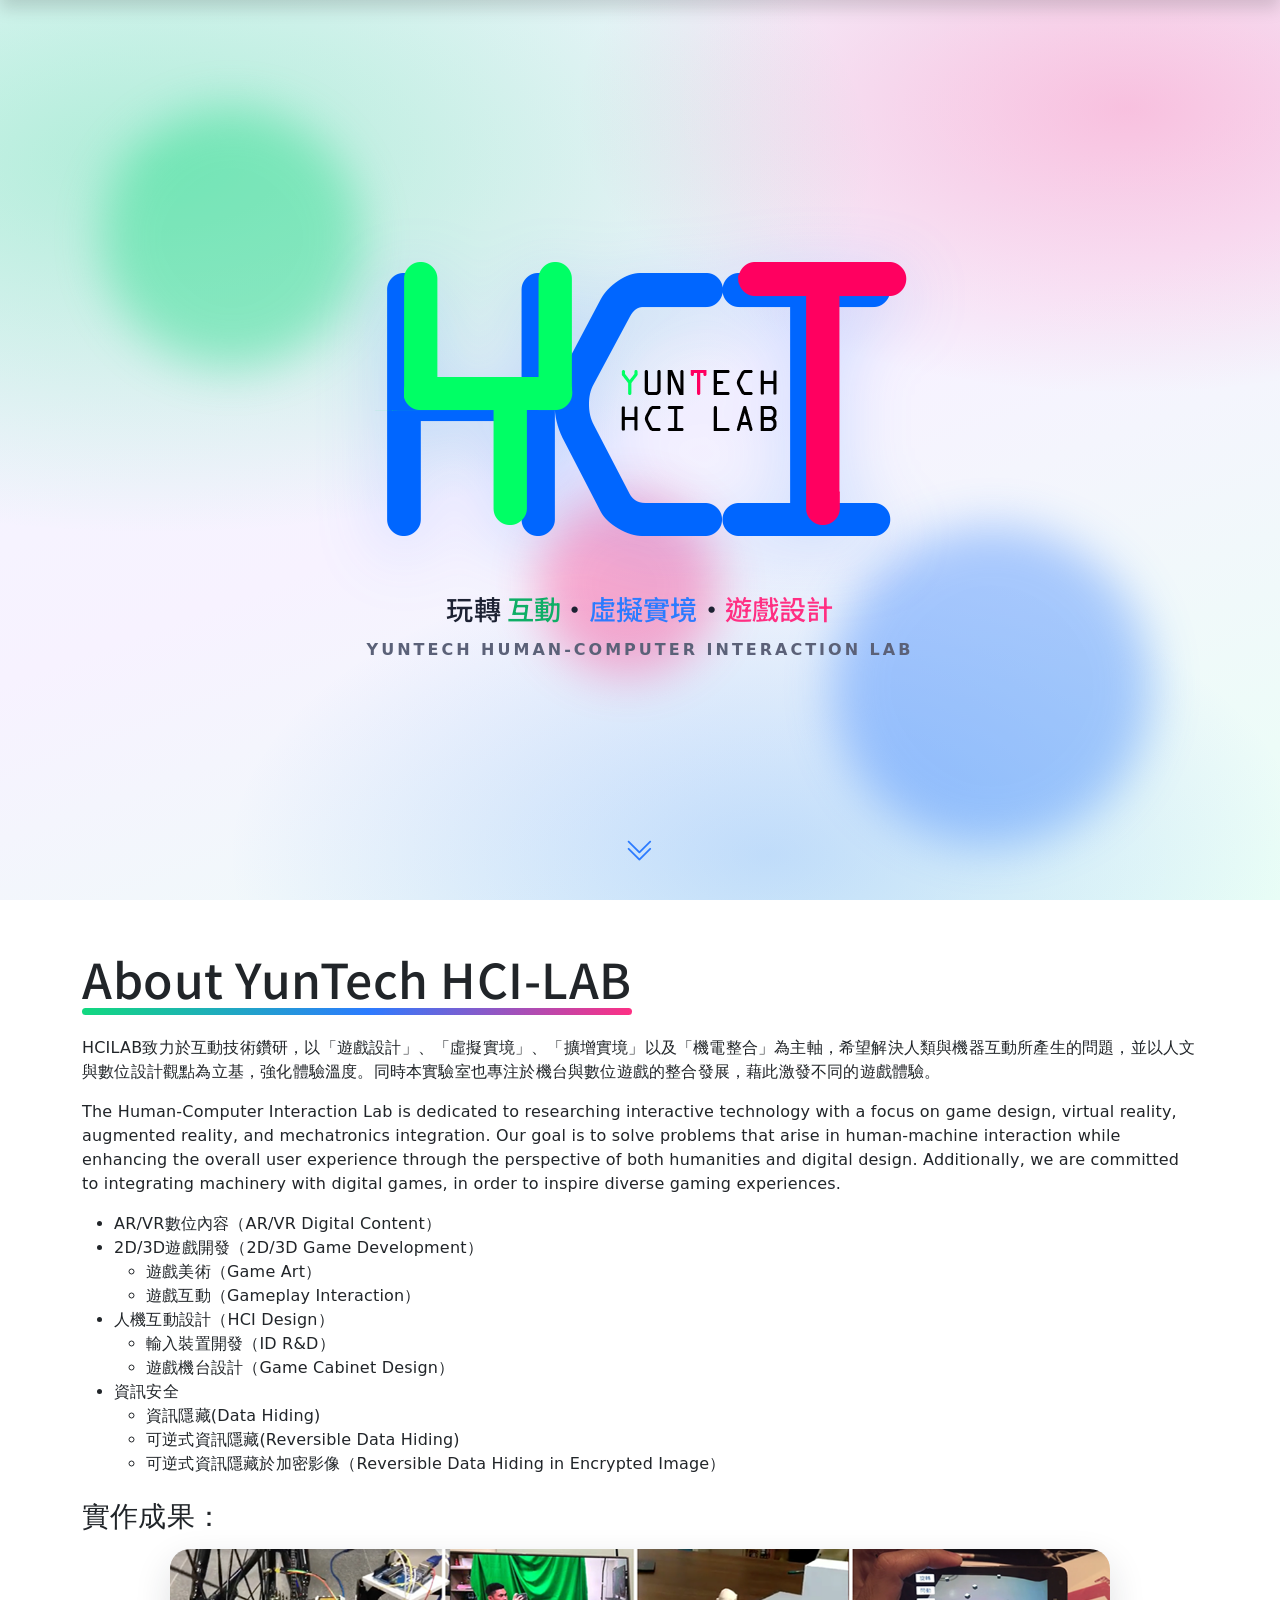
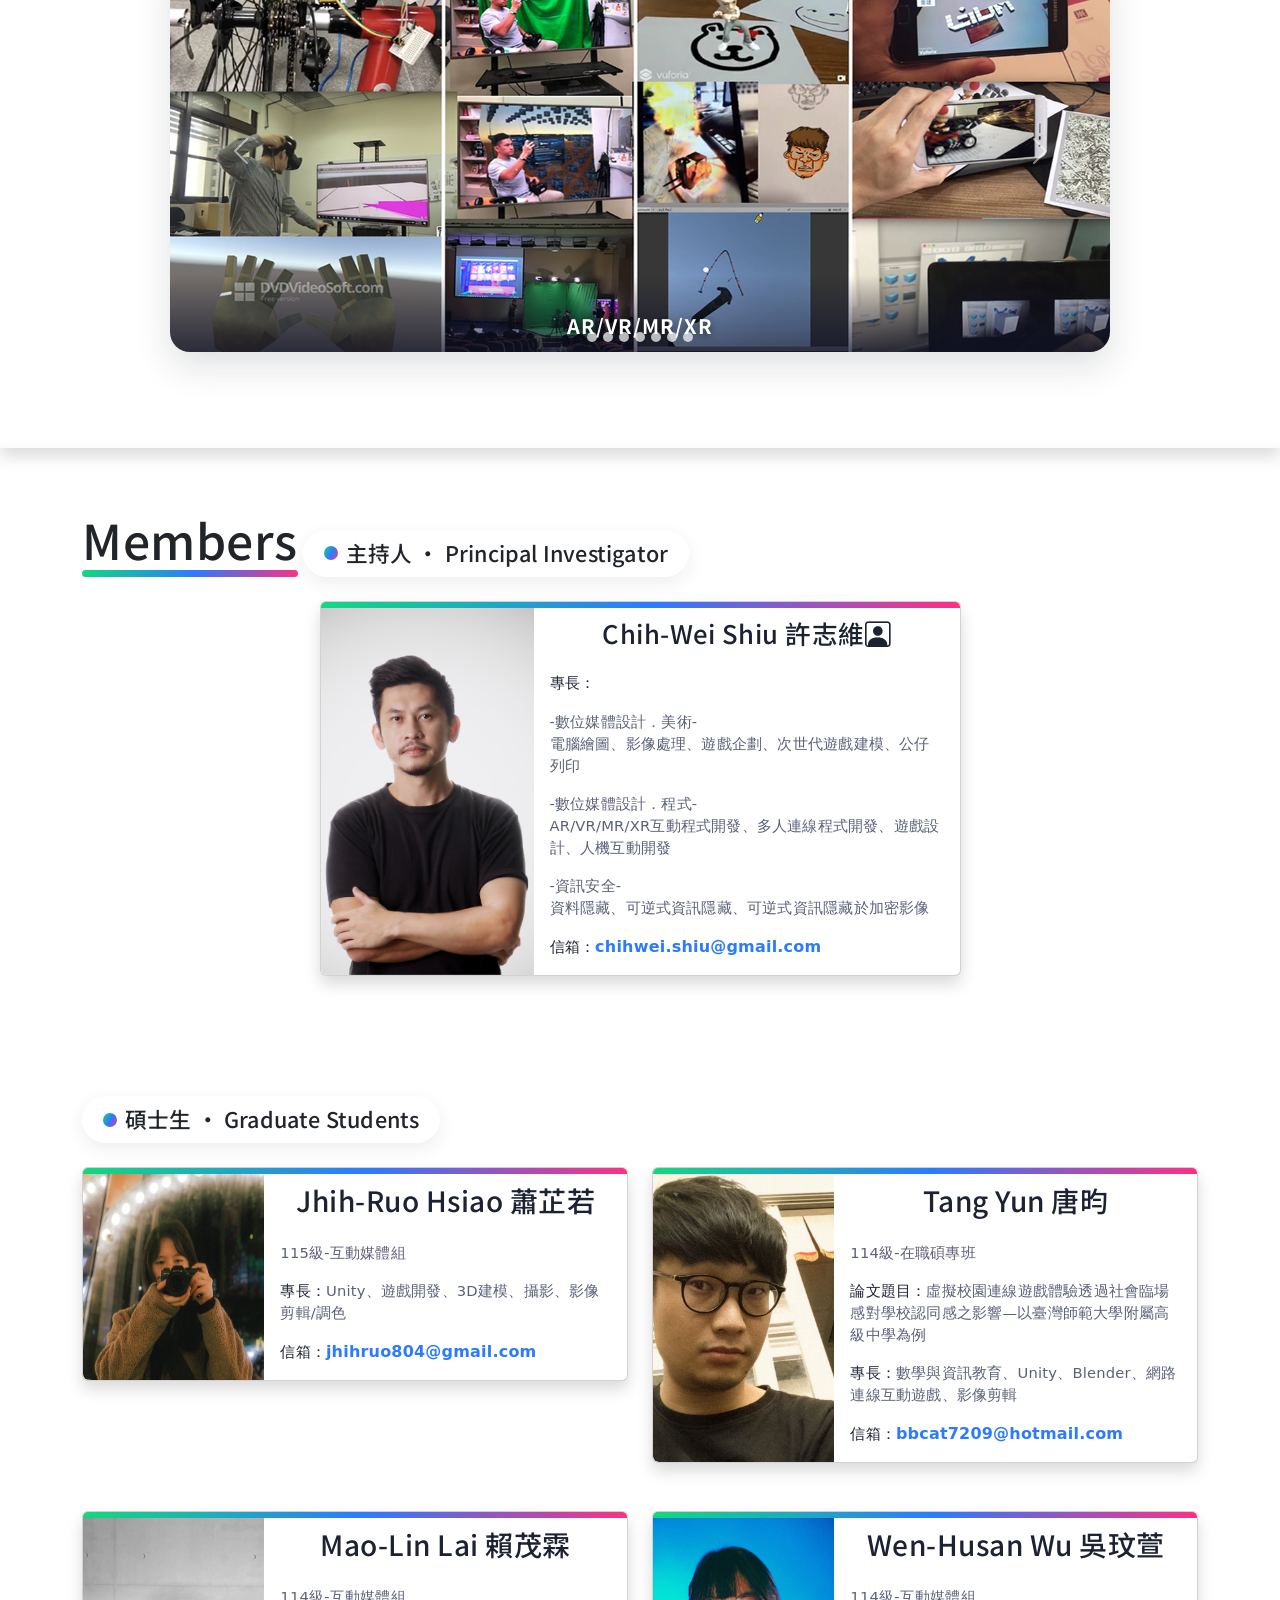
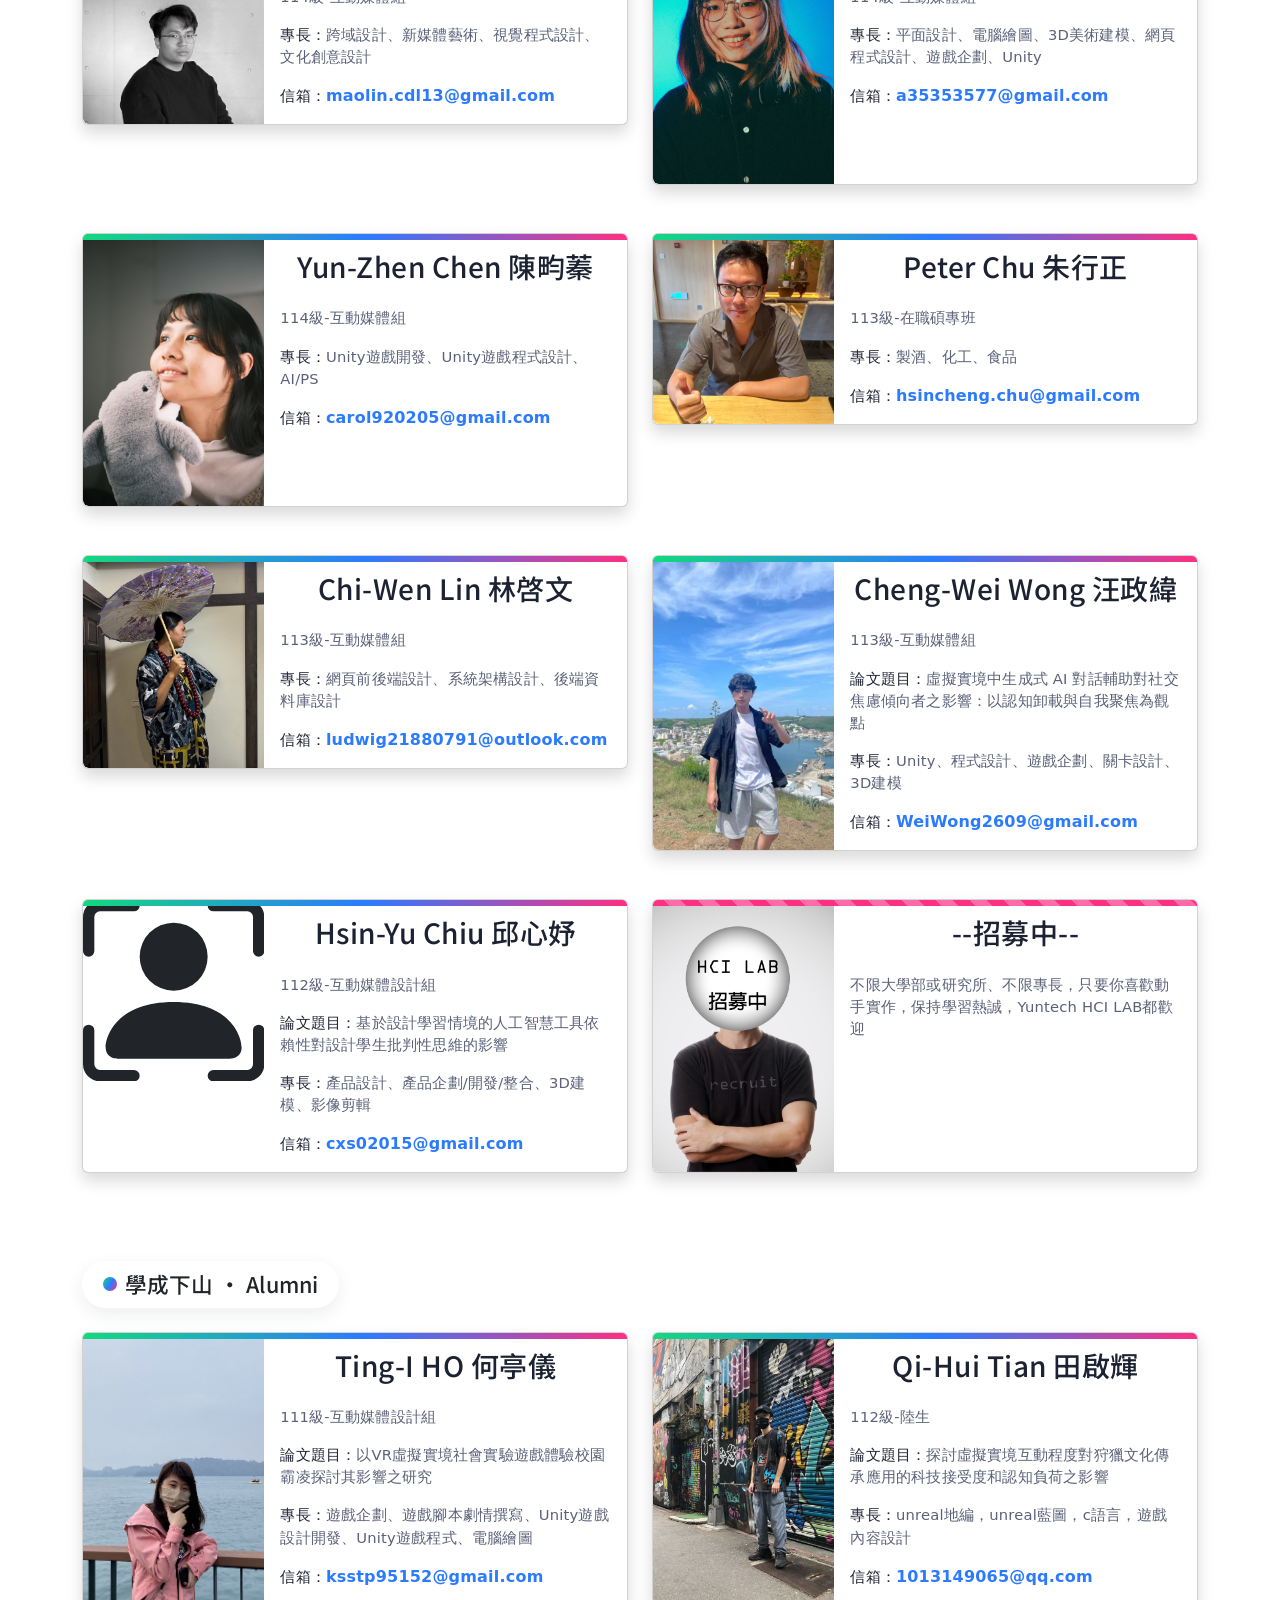
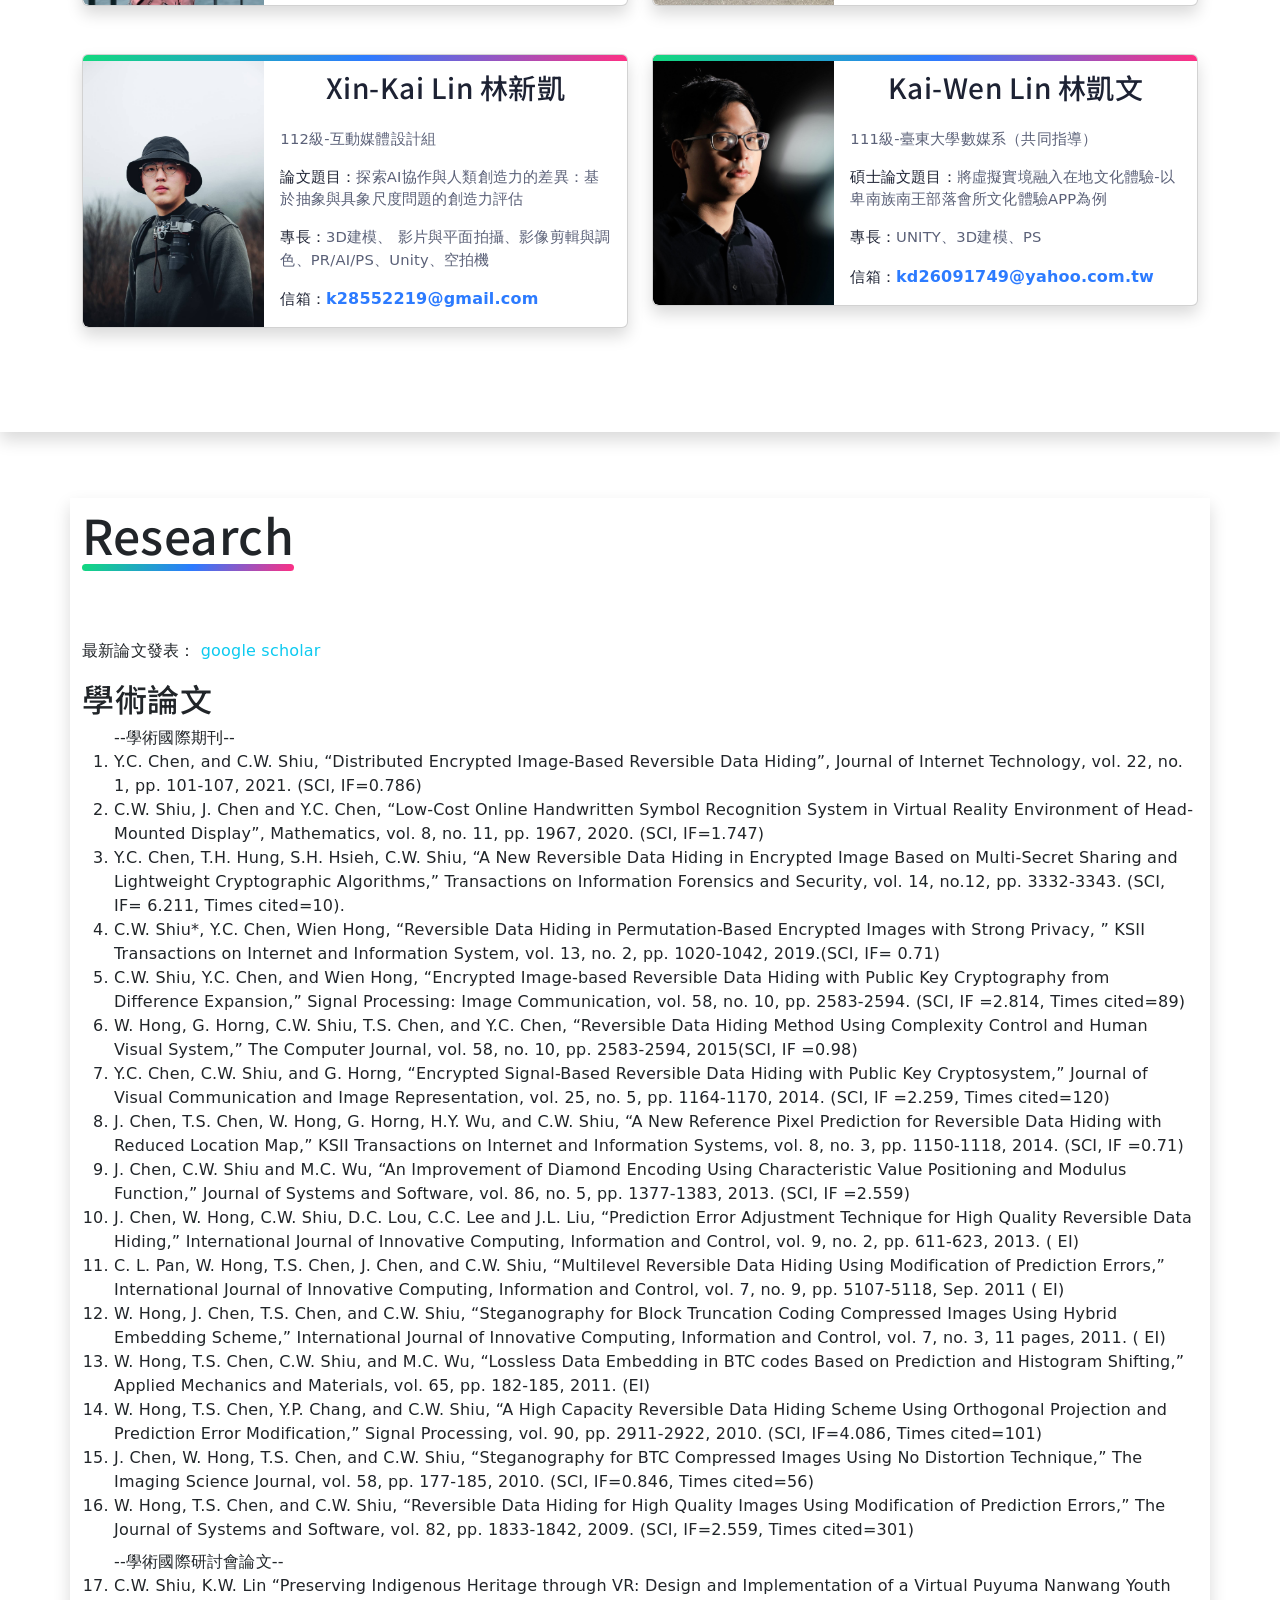
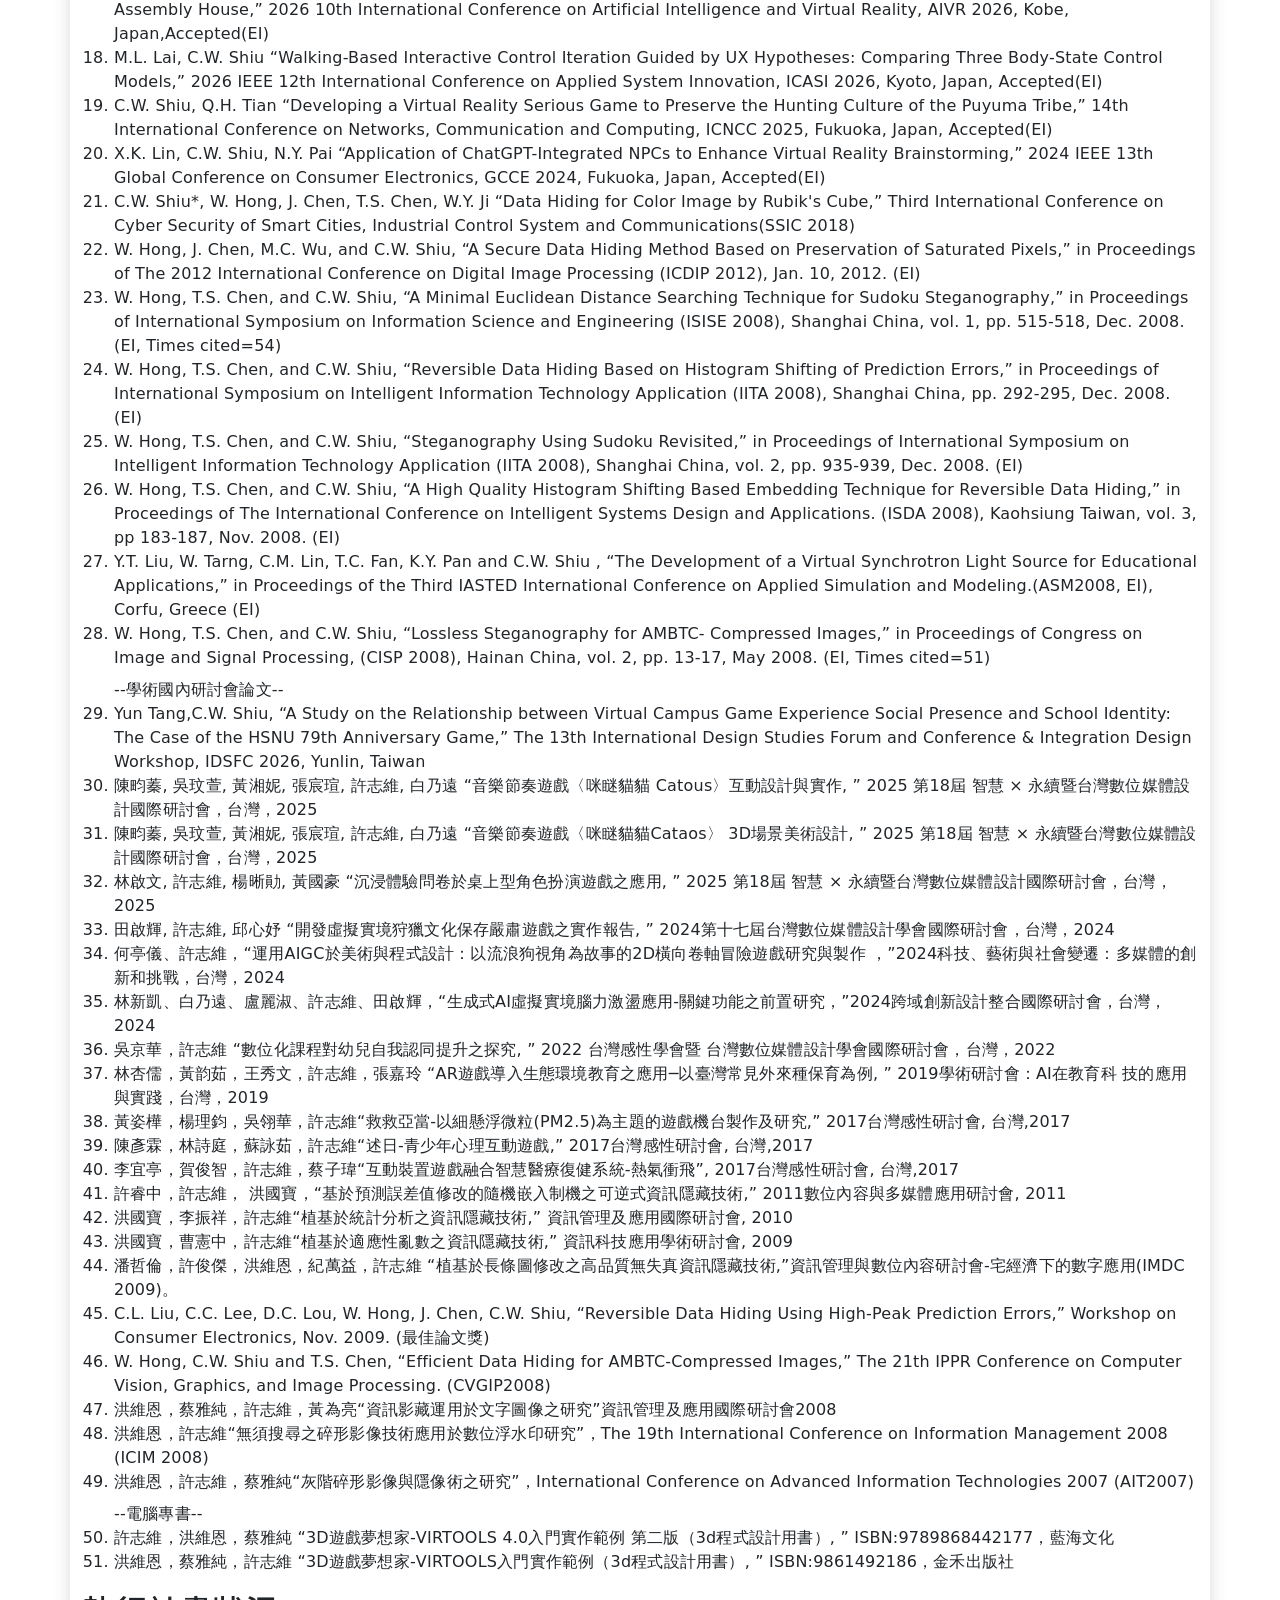
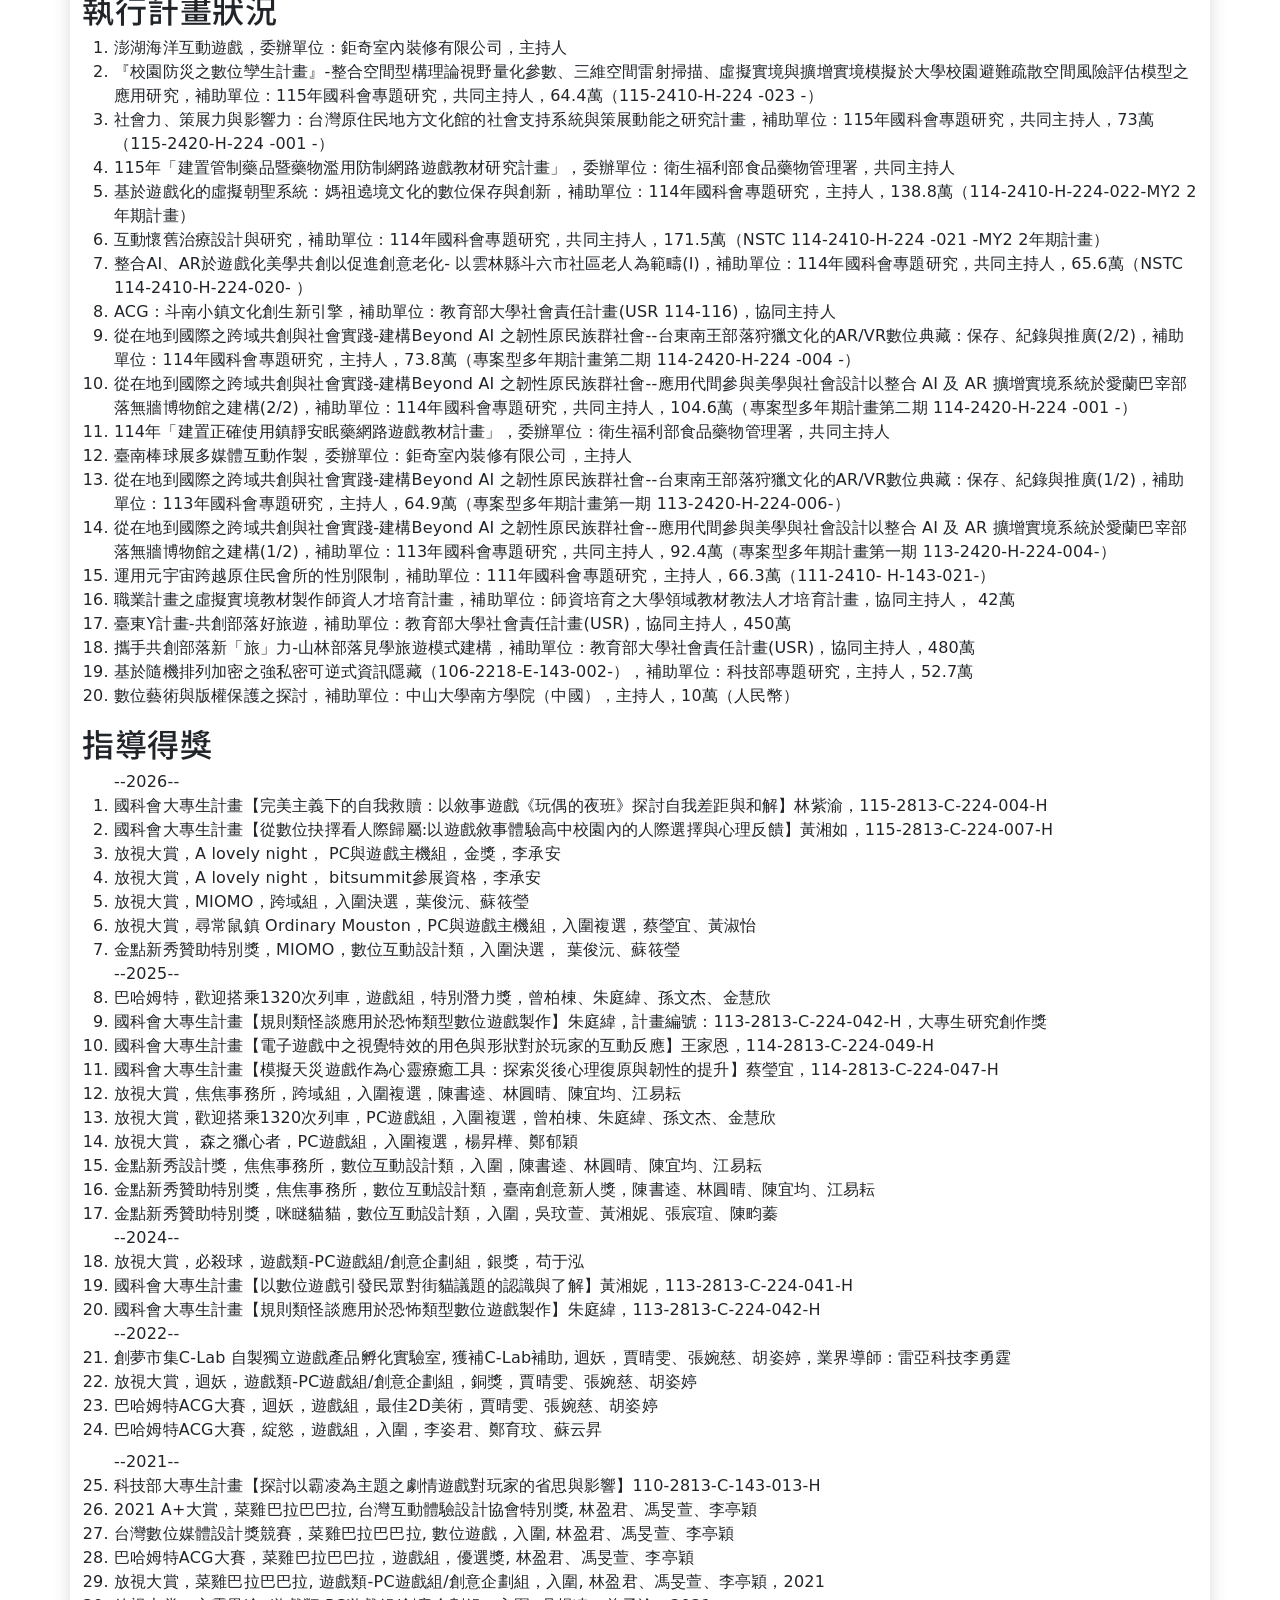
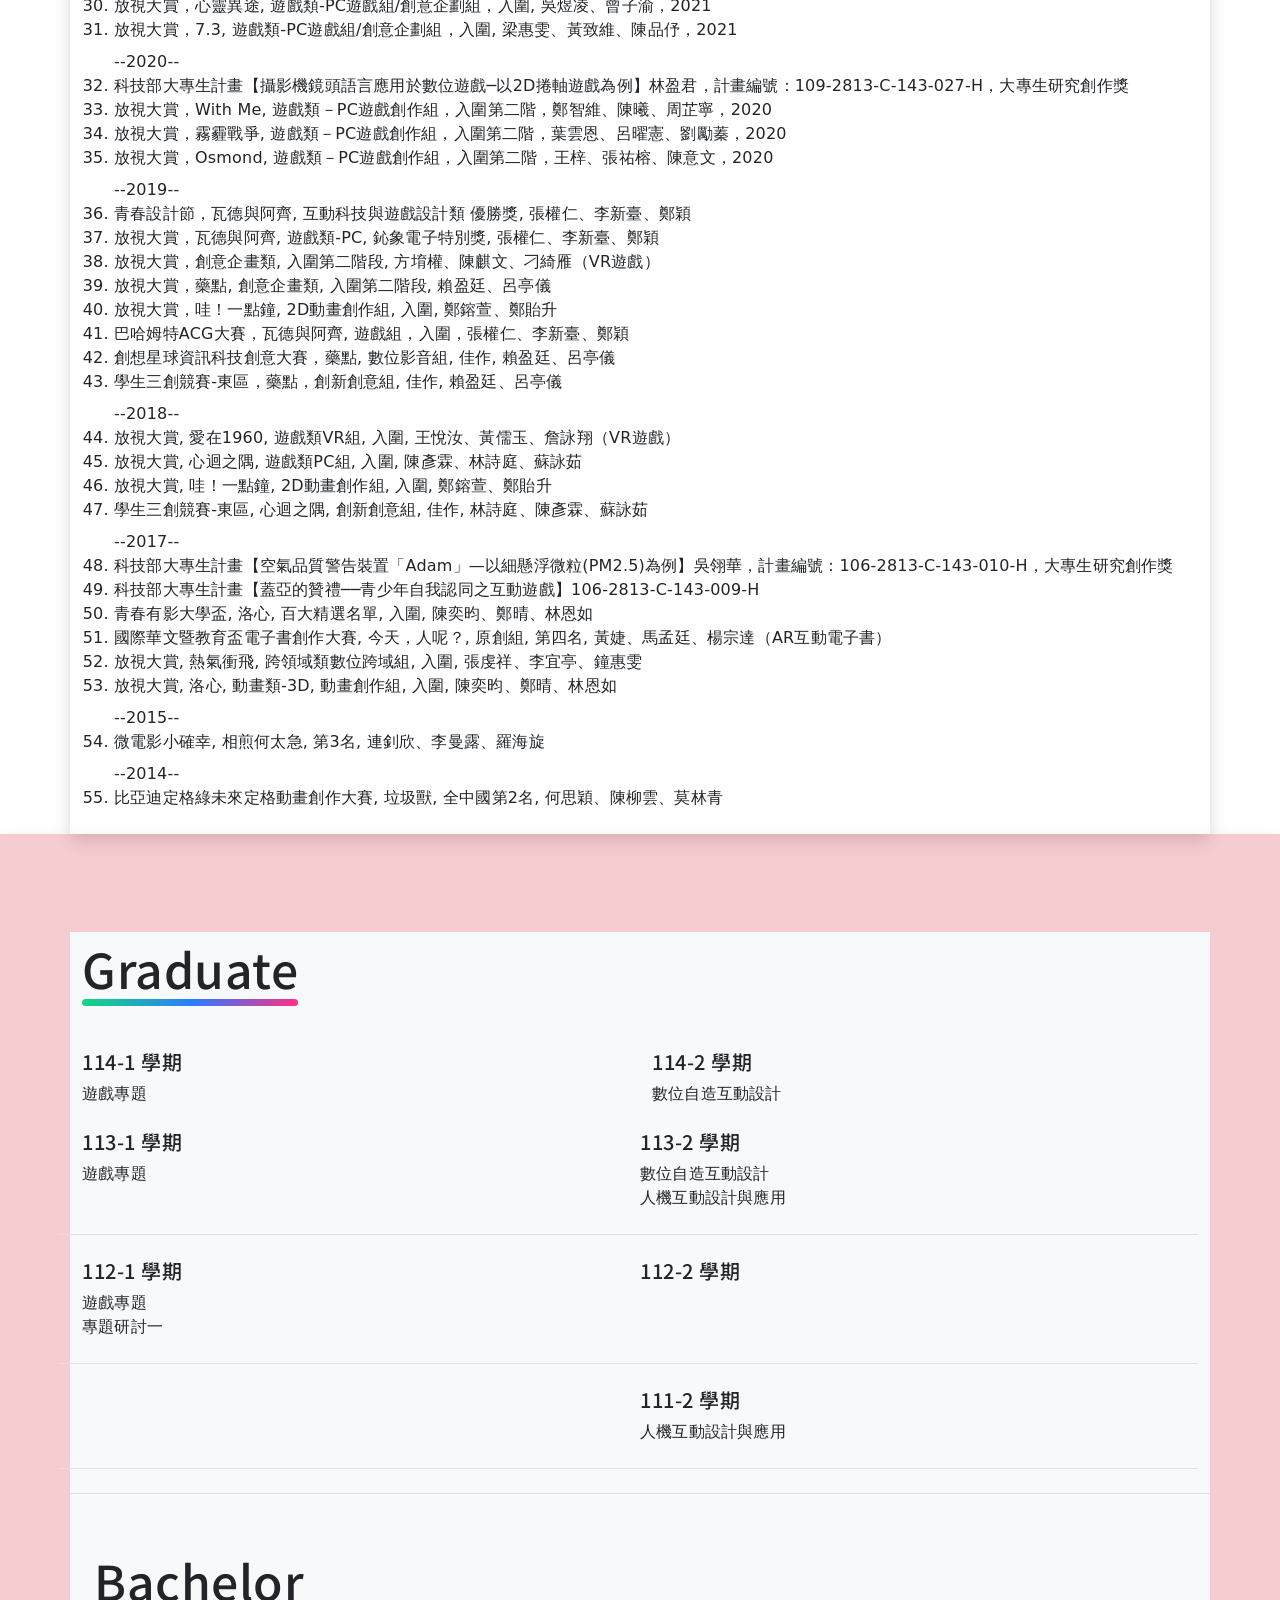
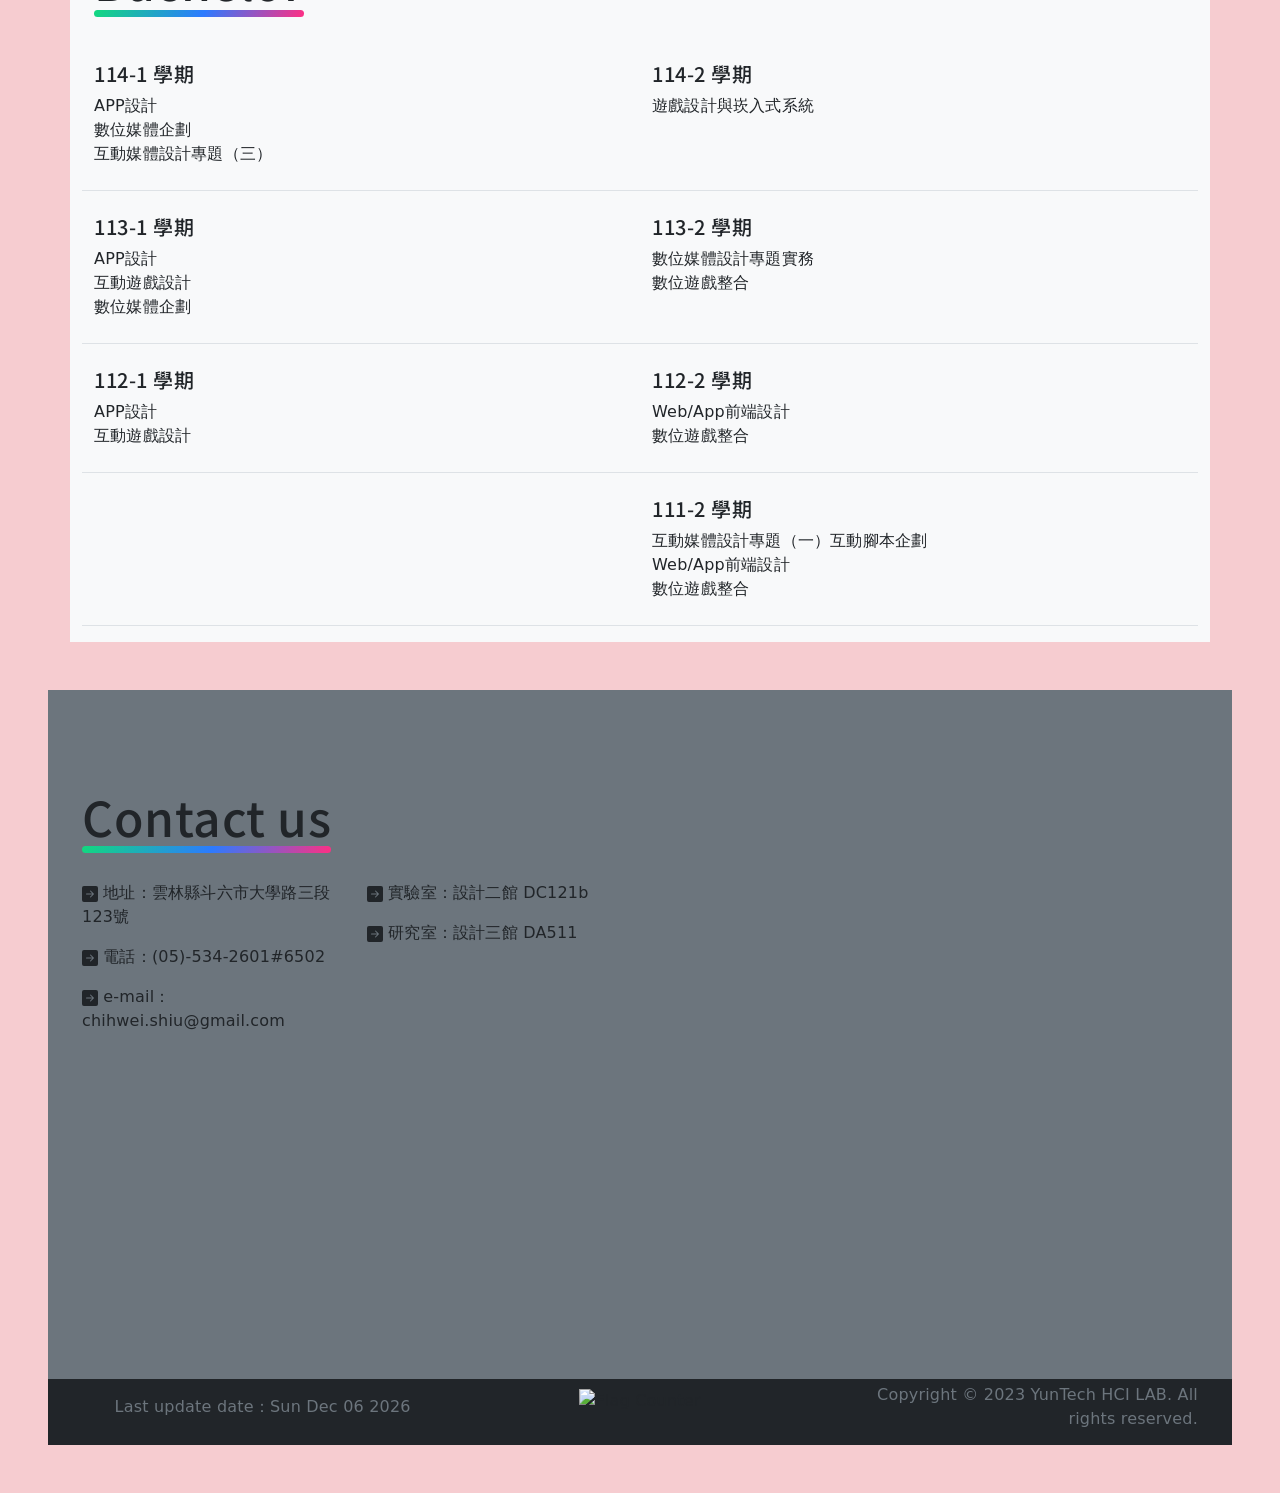
==== index.html @ 3ab84648 "Update index.html" ====
<!DOCTYPE html>
<html lang="zh-TW">
 
<head>
    <script></script>
    <meta charset="UTF-8">
    <meta name="keywords"
        content="雲科, yunTech, 雲林科技大學, National Yunlin University of Science and Technology, 人機互動實驗室, human computer interaction laboratory, HCILAB, HCI-LAB, YunTech-HCILAB, C.W. Shiu, Chih-Wei, Shiu, 許志維">
    <meta name="Description" content="國立雲林科技大學數位媒體設計學系－人機互動實驗室（YunTech HCI-LAB）。專注於遊戲設計、虛擬實境（VR）、擴增實境（AR）、人機互動與資訊安全研究，指導學生屢獲放視大賞、巴哈姆特ACG、金點新秀等競賽獎項。">
    <meta name="author" content="Chih-Wei Shiu 許志維">
    <meta name="robots" content="index, follow">
    <meta http-equiv="X-UA-Compatible" content="IE=edge">
    <meta name="viewport" content="width=device-width, initial-scale=1.0">
    <title>YunTech HCI-LAB 雲科大人機互動實驗室 ｜ VR・AR・遊戲設計・人機互動</title>
    <link rel="canonical" href="https://yuntech-hci.github.io/">

    <!-- Open Graph -->
    <meta property="og:type" content="website">
    <meta property="og:site_name" content="YunTech HCI-LAB">
    <meta property="og:title" content="YunTech HCI-LAB 雲科大人機互動實驗室">
    <meta property="og:description" content="國立雲林科技大學數位媒體設計學系－人機互動實驗室。專注於遊戲設計、VR、AR、人機互動與資訊安全研究。">
    <meta property="og:url" content="https://yuntech-hci.github.io/">
    <meta property="og:image" content="https://yuntech-hci.github.io/img/hciLABLOGO.png">
    <meta property="og:image:alt" content="YunTech HCI-LAB Logo">
    <meta property="og:locale" content="zh_TW">

    <!-- Twitter Card -->
    <meta name="twitter:card" content="summary_large_image">
    <meta name="twitter:title" content="YunTech HCI-LAB 雲科大人機互動實驗室">
    <meta name="twitter:description" content="專注於遊戲設計、VR、AR、人機互動與資訊安全研究的雲科大實驗室。">
    <meta name="twitter:image" content="https://yuntech-hci.github.io/img/hciLABLOGO.png">

    <!-- 結構化資料 JSON-LD -->
    <script type="application/ld+json">
    {
      "@context": "https://schema.org",
      "@type": "ResearchOrganization",
      "name": "YunTech HCI-LAB 人機互動實驗室",
      "alternateName": "國立雲林科技大學數位媒體設計學系 人機互動實驗室",
      "url": "https://yuntech-hci.github.io/",
      "logo": "https://yuntech-hci.github.io/img/hciLABLOGO.png",
      "email": "chihwei.shiu@gmail.com",
      "parentOrganization": {
        "@type": "CollegeOrUniversity",
        "name": "國立雲林科技大學 National Yunlin University of Science and Technology"
      },
      "address": {
        "@type": "PostalAddress",
        "streetAddress": "大學路三段123號",
        "addressLocality": "斗六市",
        "addressRegion": "雲林縣",
        "addressCountry": "TW"
      },
      "member": {
        "@type": "Person",
        "name": "Chih-Wei Shiu 許志維",
        "jobTitle": "Principal Investigator",
        "email": "chihwei.shiu@gmail.com"
      },
      "knowsAbout": ["人機互動", "虛擬實境", "擴增實境", "遊戲設計", "資訊安全", "可逆式資訊隱藏", "Human-Computer Interaction", "Virtual Reality", "Augmented Reality", "Game Design"]
    }
    </script>
    <link rel="stylesheet" href="https://cdn.jsdelivr.net/npm/bootstrap-icons@1.10.4/font/bootstrap-icons.css">

    <link rel="preconnect" href="https://fonts.googleapis.com">
    <link rel="preconnect" href="https://fonts.gstatic.com" crossorigin>
    <link href="https://fonts.googleapis.com/css2?family=Noto+Sans+TC:wght@200;300;400;500;700&display=swap" rel="stylesheet">
    <style>
        :root {
            --bannerImg: 20px;
            --bannerHeight: 50px;
            --divbackground: rgb(239, 253, 255);
            --colorStart: rgba(18, 217, 126, 0.9);
            --colorEnd: rgba(255, 47, 131, 0.9);

            /* 品牌色（取自 Logo：綠 / 藍 / 桃紅） */
            --brand-green: #12d97e;
            --brand-blue: #2c7bff;
            --brand-pink: #ff2f83;
            --ink: #1d2233;
            --ink-soft: #5b6178;
            --paper: #f6f8ff;
            --brand-gradient: linear-gradient(120deg, var(--brand-green) 0%, var(--brand-blue) 52%, var(--brand-pink) 100%);
        }

        body {
            font-family: 'Noto Sans TC', 'Baloo 2', system-ui, sans-serif;
            font-weight: 300;
            letter-spacing: .2px;
            color: var(--ink);
            background: var(--paper);
        }
        /* 內文用細體，讓中文更清爽 */
        p, li, .card-text, .list-group-item, .hero-sub, td, a {
            font-weight: 300;
        }
        b, strong { font-weight: 500; }

        /* 標題字型與樣式（改用較纖細的 Noto Sans TC） */
        h1, h2, h3, h5, .card-header {
            font-family: 'Noto Sans TC', 'Baloo 2', sans-serif;
            font-weight: 500;
            letter-spacing: .5px;
        }

        /* 各區塊主標題（帶漸層底線的字） */
        .container > h1,
        .container-fluid h1 {
            font-weight: 500;
            font-size: clamp(2rem, 4vw, 3rem);
            display: inline-block;
            margin-bottom: 1.4rem;
            position: relative;
            padding-bottom: .35rem;
        }
        .container > h1::after,
        .container-fluid h1::after {
            content: "";
            position: absolute;
            left: 0;
            bottom: -2px;
            width: 100%;
            height: 7px;
            border-radius: 999px;
            background: var(--brand-gradient);
        }

        #navbar {
            background: var(--colorStart);
            backdrop-filter: blur(8px);
            box-shadow: 0 6px 24px rgba(44, 123, 255, .18);
        }

        /* 導覽列膠囊連結 */
        #navbar .nav-link {
            color: #fff !important;
            font-weight: 700;
            border-radius: 999px;
            padding: .35rem .9rem !important;
            transition: all .25s ease;
            text-shadow: 0 1px 2px rgba(0, 0, 0, .18);
        }
        #navbar .nav-link i {
            margin-right: .35rem;
        }
        #navbar .nav-link:hover {
            background: rgba(255, 255, 255, .28);
            transform: translateY(-2px);
        }
        #navbar .dropdown-item {
            font-weight: 600;
        }

        .scrolled-down {
            transform: translateY(-100%);
            transition: all 0.5s ease-in-out;
        }

        .scrolled-up {
            transform: translateY(0);
            transition: all 0.5s ease-in-out;
        }

        .url1 {
            background-image: url(img/background/01.webp);
        }

        .url2 {
            background-image: url(img/background/bg02.webp);
        }

        .mybody {

            background-repeat: no-repeat;
            background-attachment: fixed;
            background-position: center;
            background-size: cover;
        }
        .row.border-bottom {
            border-bottom: 1px solid #ccc;
        }

        h5 {
            font-weight: 500;
            margin-bottom: 10px;
        }

        /* ===== 作品輪播 ===== */
        .work-carousel {
            max-width: 940px;
            margin: 0 auto 1rem;
            border-radius: 20px;
            overflow: hidden;
            box-shadow: 0 14px 36px rgba(29, 34, 51, .14);
        }
        .work-carousel .carousel-item img {
            width: 100%;
            height: auto;
            aspect-ratio: 7 / 3;   /* 對應原生 1400x600，固定比例不變形 */
            object-fit: cover;
            display: block;
        }
        .work-carousel .carousel-caption {
            left: 0;
            right: 0;
            bottom: 0;
            padding: 2.4rem 1rem .9rem;
            background: linear-gradient(to top, rgba(15, 18, 40, .72), transparent);
        }
        .work-carousel .carousel-caption h5 {
            color: #fff !important;
            font-weight: 700;
            letter-spacing: 1px;
            text-shadow: 0 2px 8px rgba(0, 0, 0, .55);
            margin: 0;
        }
        .work-carousel .carousel-indicators { margin-bottom: .6rem; }
        .work-carousel .carousel-indicators [data-bs-target] {
            width: 10px; height: 10px; border-radius: 50%;
            border: 0; opacity: .7;
        }

        /* ===== 首頁 Hero ===== */
        #home.hero {
            position: relative;
            overflow: hidden;
            background: radial-gradient(1200px 620px at 12% 18%, rgba(18, 217, 126, .30), transparent 60%),
                        radial-gradient(1000px 520px at 88% 12%, rgba(255, 47, 131, .26), transparent 55%),
                        radial-gradient(900px 500px at 60% 95%, rgba(44, 123, 255, .24), transparent 60%),
                        linear-gradient(160deg, #f2f7ff 0%, #f7f2ff 50%, #eafff6 100%);
        }
        /* 漂浮彩球 */
        .hero-blob {
            position: absolute;
            border-radius: 50%;
            filter: blur(24px);
            opacity: .38;
            animation: floaty 9s ease-in-out infinite;
        }
        .hero-blob.b1 { width: 260px; height: 260px; background: var(--brand-green); top: 12%; left: 8%; }
        .hero-blob.b2 { width: 320px; height: 320px; background: var(--brand-blue); bottom: 6%; right: 10%; animation-delay: 1.5s; }
        .hero-blob.b3 { width: 180px; height: 180px; background: var(--brand-pink); top: 55%; left: 42%; animation-delay: 3s; }
        @keyframes floaty {
            0%, 100% { transform: translateY(0) scale(1); }
            50% { transform: translateY(-28px) scale(1.06); }
        }
        .hero-content {
            position: relative;
            z-index: 2;
            text-align: center;
            padding: 0 1.2rem;
        }
        .hero-logo {
            max-width: min(560px, 82vw);
            filter: drop-shadow(0 16px 34px rgba(44, 123, 255, .22));
            animation: logoPop 1s cubic-bezier(.22, 1.2, .36, 1) both, bob 5s ease-in-out 1s infinite;
        }
        @keyframes logoPop {
            0% { opacity: 0; transform: scale(.7) translateY(30px); }
            100% { opacity: 1; transform: scale(1) translateY(0); }
        }
        @keyframes bob {
            0%, 100% { transform: translateY(0); }
            50% { transform: translateY(-14px); }
        }
        .hero-tagline {
            color: var(--ink);
            font-family: 'Noto Sans TC', 'Baloo 2', sans-serif;
            font-weight: 500;
            font-size: clamp(1.1rem, 2.6vw, 1.7rem);
            margin-top: 1.6rem;
            opacity: 0;
            animation: fadeUp .8s ease .5s forwards;
        }
        .hero-tagline .accent-g { color: #0fae66; }
        .hero-tagline .accent-b { color: var(--brand-blue); }
        .hero-tagline .accent-p { color: var(--brand-pink); }
        .hero-sub {
            color: var(--ink-soft);
            font-weight: 600;
            font-size: clamp(.85rem, 1.6vw, 1rem);
            margin-top: .6rem;
            letter-spacing: 3px;
            opacity: 0;
            animation: fadeUp .8s ease .75s forwards;
        }
        .hero-scroll {
            position: absolute;
            bottom: 26px;
            left: 50%;
            transform: translateX(-50%);
            z-index: 2;
            color: var(--brand-blue);
            font-size: 1.8rem;
            animation: bounceDown 1.8s infinite;
            text-decoration: none;
        }
        @keyframes bounceDown {
            0%, 100% { transform: translate(-50%, 0); opacity: .6; }
            50% { transform: translate(-50%, 12px); opacity: 1; }
        }
        @keyframes fadeUp {
            from { opacity: 0; transform: translateY(18px); }
            to { opacity: 1; transform: translateY(0); }
        }

        /* ===== 成員卡片 ===== */
        .member-card {
            border: none;
            border-radius: 22px;
            overflow: hidden;
            background: #fff;
            box-shadow: 0 10px 30px rgba(29, 34, 51, .09);
            transition: transform .3s cubic-bezier(.22, 1, .36, 1), box-shadow .3s ease;
            position: relative;
        }
        .member-card::before {
            content: "";
            position: absolute;
            top: 0; left: 0;
            width: 100%;
            height: 6px;
            background: var(--brand-gradient);
            z-index: 3;
        }
        .member-card:hover {
            transform: translateY(-8px);
            box-shadow: 0 22px 46px rgba(44, 123, 255, .22);
        }
        .member-card .card-header {
            background: transparent;
            border: none;
            font-weight: 500;
            color: var(--ink);
            padding-top: 1rem;
        }
        .member-card img {
            height: 100%;
            width: 100%;
            object-fit: cover;
            min-height: 190px;
        }
        .member-card .card-text {
            font-size: .92rem;
            color: var(--ink-soft);
        }
        .member-card .card-text b { color: var(--ink); }
        .member-card .link-info {
            color: var(--brand-blue) !important;
            font-weight: 600;
        }
        /* 主持人卡片加大強調 */
        .lead-card {
            border-radius: 26px;
        }
        .lead-card .card-header {
            font-size: 1.6rem;
        }
        /* 招募卡片 */
        .recruit-card::before { background: repeating-linear-gradient(45deg, var(--brand-pink), var(--brand-pink) 12px, #ff6aa8 12px, #ff6aa8 24px); }

        /* 成員分組小標 */
        .group-label {
            font-family: 'Noto Sans TC', 'Baloo 2', sans-serif;
            font-weight: 500;
            display: inline-flex;
            align-items: center;
            gap: .5rem;
            background: #fff;
            padding: .45rem 1.3rem;
            border-radius: 999px;
            box-shadow: 0 6px 18px rgba(29, 34, 51, .08);
            font-size: 1.35rem;
            margin: 1.5rem 0;
        }
        .group-label::before {
            content: "";
            width: 14px; height: 14px;
            border-radius: 50%;
            background: var(--brand-gradient);
        }

    </style>
    <link href="https://cdn.jsdelivr.net/npm/bootstrap@5.1.3/dist/css/bootstrap.min.css" rel="stylesheet"
        integrity="sha384-1BmE4kWBq78iYhFldvKuhfTAU6auU8tT94WrHftjDbrCEXSU1oBoqyl2QvZ6jIW3" crossorigin="anonymous">
</head>

<body data-bs-spy="scroll" data-bs-target="#navbar" data-bs-offset="0">

    <div id="navsetup">
        <nav class="navbar navbar-expand-lg navbar-light fixed-top shadow" id="navbar">
            <a class="navbar-brand p-2" href="#home"><img src="img/Navbar.webp" alt="YunTech HCI-LAB" style="height: 50px;"></a>
            <button class="navbar-toggler" type="button" data-bs-toggle="collapse" data-bs-target="#navbarSupportedContent">
                <span class="navbar-toggler-icon"></span>
            </button>
            <div class="collapse navbar-collapse justify-content-around" id="navbarSupportedContent">
                <div class="navbar-nav mx-auto mb-2 mb-lg-0 nav-pills">
                    <a class="nav-link mx-2" aria-current="page" href="#about"><i class="bi bi-clipboard2-heart-fill"></i>關於</a>
                    <a class="nav-link mx-2" href="#members"><i class="bi bi-people-fill"></i>實驗成員</a>
                    <a class="nav-link mx-2" href="#research"><i class="bi bi-bank2"></i>研究成果</a>
                    <div class="nav-item dropdown btn-group mx-2">
                        <a class="nav-link" href="#graduate"><i class="bi bi-book-half"></i>課程資訊</a>
                        <a class="nav-link dropdown-toggle dropdown-toggle-split" href="#" id="navbarDropdown" role="button" data-bs-toggle="dropdown" aria-expanded="false"></a>
                        <div class="dropdown-menu" aria-labelledby="navbarDropdown">
                            <a class="dropdown-item" href="#graduate">研究所</a>
                            <a class="dropdown-item" href="#bachelor">大學部</a>
                        </div>
                    </div>
                    <a class="nav-link ms-2 me-4" href="#contact"><i class="bi bi-bus-front-fill"></i>聯絡我們</a>
                </div>
            </div>
        </nav>
    </div>
    <!-- 首頁 -->
    <!-- <div class="container-fluid mybody shadow pb-5"> -->

    <div id="home" class="hero container-fluid p-0">
        <span class="hero-blob b1"></span>
        <span class="hero-blob b2"></span>
        <span class="hero-blob b3"></span>
        <div class="d-flex vh-100 my-0 px-0">
            <div class="m-auto hero-content">
                <img class="img-fluid hero-logo" src="img/hciLABLOGO.webp" alt="YunTech HCI LAB Logo">
                <div class="hero-tagline">玩轉 <span class="accent-g">互動</span>・<span class="accent-b">虛擬實境</span>・<span class="accent-p">遊戲設計</span></div>
                <div class="hero-sub">YUNTECH HUMAN-COMPUTER INTERACTION LAB</div>
            </div>
        </div>
        <a href="#about" class="hero-scroll" aria-label="向下捲動"><i class="bi bi-chevron-double-down"></i></a>
    </div>
    <!-- </div> -->

    <!-- 關於實驗室的說明 -->
    <div class="container-fluid  shadow pb-5">
        <div id="about" style="height: var(--bannerHeight);"> <!-- empty div --></div>
        <div class="container mb-5" style="top: 100px;">
            <h1>About YunTech HCI-LAB</h1>
            <p>HCILAB致力於互動技術鑽研，以「遊戲設計」、「虛擬實境」、「擴增實境」以及「機電整合」為主軸，希望解決人類與機器互動所產生的問題，並以人文與數位設計觀點為立基，強化體驗溫度。同時本實驗室也專注於機台與數位遊戲的整合發展，藉此激發不同的遊戲體驗。
            </p>
            <p>
                The Human-Computer Interaction Lab is dedicated to researching interactive technology with a focus on
                game
                design, virtual reality, augmented reality, and mechatronics integration. Our goal is to solve problems
                that
                arise in human-machine interaction while enhancing the overall user experience through the perspective
                of
                both humanities and digital design. Additionally, we are committed to integrating machinery with
                digital games, in order to inspire diverse gaming experiences.
            </p>
            <ul class="">
                <li>AR/VR數位內容（AR/VR Digital Content）</li>
                <li>2D/3D遊戲開發（2D/3D Game Development）
                    <ul>
                        <li>遊戲美術（Game Art）</li>
                        <li>遊戲互動（Gameplay Interaction）</li>
                    </ul>
                </li>
                <li>人機互動設計（HCI Design）
                    <ul>
                        <li>輸入裝置開發（ID R&D）</li>
                        <li>遊戲機台設計（Game Cabinet Design）</li>
                    </ul>
                </li>
                <li>資訊安全
                    <ul>
                        <li>資訊隱藏(Data Hiding)</li>
                        <li>可逆式資訊隱藏(Reversible Data Hiding)</li>
                        <li>可逆式資訊隱藏於加密影像（Reversible Data Hiding in Encrypted Image）</li>
                    </ul>
                </li>
            </ul>

            <p class="h3 mt-4 mb-3">實作成果：</p>
            <div id="carouselExampleCaptions" class="carousel slide work-carousel" data-bs-ride="carousel">
                <div class="carousel-indicators">
                    <button type="button" data-bs-target="#carouselExampleCaptions" data-bs-slide-to="0" class="active"
                        aria-current="true" aria-label="Slide 1"></button>
                    <button type="button" data-bs-target="#carouselExampleCaptions" data-bs-slide-to="1"
                        aria-label="Slide 2"></button>
                    <button type="button" data-bs-target="#carouselExampleCaptions" data-bs-slide-to="2"
                        aria-label="Slide 3"></button>
                    <button type="button" data-bs-target="#carouselExampleCaptions" data-bs-slide-to="3"
                        aria-label="Slide 4"></button>
                    <button type="button" data-bs-target="#carouselExampleCaptions" data-bs-slide-to="4"
                        aria-label="Slide 5"></button>
                    <button type="button" data-bs-target="#carouselExampleCaptions" data-bs-slide-to="5"
                        aria-label="Slide 6"></button>
                    <button type="button" data-bs-target="#carouselExampleCaptions" data-bs-slide-to="6"
                        aria-label="Slide 7"></button>

                </div>

                <div class="carousel-inner ">
                    <div class="carousel-item active">
                        <img src="img/research/r1.webp" class="d-block w-100" alt="AR/VR/MR/XR 沉浸式互動研究成果">
                        <div class="carousel-caption d-none d-md-block">
                            <h5 class="text-light">AR/VR/MR/XR</h5>

                        </div>
                    </div>
                    <div class="carousel-item">
                        <img src="img/research/r2.webp" class="d-block w-100" alt="PC 與行動裝置互動開發成果">
                        <div class="carousel-caption d-none d-md-block">
                            <h5 class="">互動開發-PC/Mobile</h5>
                        </div>
                    </div>
                    <div class="carousel-item">
                        <img src="img/research/r3.webp" class="d-block w-100" alt="人機互動設計研究成果">
                        <div class="carousel-caption d-none d-md-block">
                            <h5 class="text-light">人機互動設計</h5>
                        </div>
                    </div>
                    <div class="carousel-item">
                        <img src="img/research/r4.webp" class="d-block w-100" alt="次世代遊戲美術作品">
                        <div class="carousel-caption d-none d-md-block">
                            <h5 class="text-light">次世代遊戲美術</h5>
                        </div>
                    </div>
                    <div class="carousel-item">
                        <img src="img/research/r5.webp" class="d-block w-100" alt="低面數遊戲美術作品">
                        <div class="carousel-caption d-none d-md-block">
                            <h5 class="text-dark">低面數遊戲美術</h5>
                        </div>
                    </div>
                    <div class="carousel-item">
                        <img src="img/research/r6.webp" class="d-block w-100" alt="電腦繪圖作品">
                        <div class="carousel-caption d-none d-md-block">
                            <h5 class="text-dark">電腦繪圖</h5>
                        </div>
                    </div>
                    <div class="carousel-item">
                        <img src="img/research/r7.webp" class="d-block w-100" alt="實驗室影像成果">
                        <div class="carousel-caption d-none d-md-block">
                            <h5 class="text-light">影像成果</h5>
                        </div>
                    </div>
                </div>
                <button class="carousel-control-prev" type="button" data-bs-target="#carouselExampleCaptions"
                    data-bs-slide="prev">
                    <span class="carousel-control-prev-icon" aria-hidden="true"></span>
                    <span class="visually-hidden">Previous</span>
                </button>
                <button class="carousel-control-next" type="button" data-bs-target="#carouselExampleCaptions"
                    data-bs-slide="next">
                    <span class="carousel-control-next-icon" aria-hidden="true"></span>
                    <span class="visually-hidden">Next</span>
                </button>
            </div>



        </div>
    </div>

    <!-- 成員 -->
    <div class="container-fluid  shadow pb-5">

        <div id="members" class="" style="height: var(--bannerHeight);"> <!-- empty div --></div>
        <div class="container  py-2">
            <h1>Members</h1>
            <p class="group-label">主持人 · Principal Investigator</p>
            <div class="row  justify-content-around mb-5">

                <div class="col col-md-7">
                    <div class="card member-card lead-card mb-5 shadow">
                        <div class="row g-0">
                            <div class="col-12 col-md-4">
                                <img src="img/members/ShiuCW.webp" class="img-fluid rounded-start" alt="許志維 Chih-Wei Shiu 主持人">>
                            </div>
                            <div class="col col-md-8">
                                <div class="card-header h3 text-center ">Chih-Wei Shiu 許志維<i
                                        class="bi bi-person-square"></i></div>
                                <div class="card-body">
                                    <p class="card-text"><b>專長：</b></p>
                                    <p class="card-text">-數位媒體設計．美術-<br>電腦繪圖、影像處理、遊戲企劃、次世代遊戲建模、公仔列印
                                    </p>
                                    <p class="card-text">-數位媒體設計．程式-<br>AR/VR/MR/XR互動程式開發、多人連線程式開發、遊戲設計、人機互動開發
                                    </p>
                                    <p class="card-text">-資訊安全-<br>資料隱藏、可逆式資訊隱藏、可逆式資訊隱藏於加密影像
                                    </p>
                                    <p class="card-text"><b>信箱：</b><a class="fs-6 text-decoration-none link-info"
                                            href="mailto:chihwei.shiu@gmail.com">chihwei.shiu@gmail.com</a></p>
                                </div>
                            </div>
                        </div>
                    </div>
                </div>
            </div>
            <p class="group-label">碩士生 · Graduate Students</p>
            <div class="row row-cols-1 row-cols-md-2 justify-content-around">

                 <!-- 芷若 -->
                <div id="HsiaoJR" class="col mb-5">
                    <div class="card member-card shadow">
                        <div class="row g-0">
                            <div class="col-12 col-md-4">
                                <img src="img/members/HsiaoJR.jpg" class="img-fluid rounded-start" alt="Jhih-Ruo Hsiao 蕭芷若 實驗室成員">
                            </div>
                            <div class="col col-md-8">
                                <div class="card-header h3 text-center">Jhih-Ruo Hsiao 蕭芷若</div>
                                <div class="card-body">
                                    <p class="card-text">115級-互動媒體組</p>
                                    <p class="card-text"><b>專長：</b>Unity、遊戲開發、3D建模、攝影、影像剪輯/調色</p>
                                    <p class="card-text"><b>信箱：</b><a class="fs-6 text-decoration-none link-info"
                                            href="mailto:jhihruo804@gmail.com">jhihruo804@gmail.com</a></p>
                                </div>
                            </div>
                        </div>
                    </div>
                </div>
                
                 <!-- 唐昀 -->
                <div id="TangY" class="col mb-5">
                    <div class="card member-card shadow">
                        <div class="row g-0">
                            <div class="col-12 col-md-4">
                                <img src="img/members/TangY.jpg" class="img-fluid rounded-start" alt="Tang Yun 唐昀 實驗室成員">
                            </div>
                            <div class="col col-md-8">
                                <div class="card-header h3 text-center">Tang Yun 唐昀</div>
                                <div class="card-body">
                                    <p class="card-text">114級-在職碩專班</p>
                                    <p class="card-text"><b>論文題目：</b>虛擬校園連線遊戲體驗透過社會臨場感對學校認同感之影響—以臺灣師範大學附屬高級中學為例</p>
                                    <p class="card-text"><b>專長：</b>數學與資訊教育、Unity、Blender、網路連線互動遊戲、影像剪輯</p>
                                    <p class="card-text"><b>信箱：</b><a class="fs-6 text-decoration-none link-info"
                                            href="mailto:bbcat7209@hotmail.com">bbcat7209@hotmail.com</a></p>
                                </div>
                            </div>
                        </div>
                    </div>
                </div>
                
                 <!-- 茂霖 -->
                <div id="LaiML" class="col mb-5">
                    <div class="card member-card shadow">
                        <div class="row g-0">
                            <div class="col-12 col-md-4">
                                <img src="img/members/LaiML.png" class="img-fluid rounded-start" alt="Mao-Lin Lai 賴茂霖 實驗室成員">
                            </div>
                            <div class="col col-md-8">
                                <div class="card-header h3 text-center">Mao-Lin Lai 賴茂霖</div>
                                <div class="card-body">
                                    <p class="card-text">114級-互動媒體組</p>
                                    <p class="card-text"><b>專長：</b>跨域設計、新媒體藝術、視覺程式設計、文化創意設計</p>
                                    <p class="card-text"><b>信箱：</b><a class="fs-6 text-decoration-none link-info"
                                            href="mailto:maolin.cdl13@gmail.com">maolin.cdl13@gmail.com</a></p>
                                </div>
                            </div>
                        </div>
                    </div>
                </div>
                <!-- 玟萱 -->
                <div id ="WuWH" class="col mb-5">
                    <div class="card member-card shadow">
                        <div class="row g-0">
                            <div class="col-12 col-md-4">
                                <img src="img/members/WuWH.jpeg" class="img-fluid rounded-start" alt="Wen-Husan Wu 吳玟萱 實驗室成員">
                            </div>
                            <div class="col col-md-8">
                                <div class="card-header h3 text-center">Wen-Husan Wu 吳玟萱</div>
                                <div class="card-body">
                                    <p class="card-text">114級-互動媒體組</p>
                                    <p class="card-text"><b>專長：</b>平面設計、電腦繪圖、3D美術建模、網頁程式設計、遊戲企劃、Unity</p>
                                    <p class="card-text"><b>信箱：</b><a class="fs-6 text-decoration-none link-info"
                                            href="mailto:a35353577@gmail.com">a35353577@gmail.com</a></p>
                                </div>
                            </div>
                        </div>
                    </div>
                </div>

                <!-- 畇蓁 -->
                <div id= "ChenYZ" class="col mb-5">
                    <div class="card member-card shadow">
                        <div class="row g-0">
                            <div class="col-12 col-md-4">
                                <img src="img/members/ChenYZ.jpeg" class="img-fluid rounded-start" alt="Yun-Zhen Chen 陳畇蓁 實驗室成員">
                            </div>
                            <div class="col col-md-8">
                                <div class="card-header h3 text-center">Yun-Zhen Chen 陳畇蓁</div>
                                <div class="card-body">
                                    <p class="card-text">114級-互動媒體組</p>
                                    <p class="card-text"><b>專長：</b>Unity遊戲開發、Unity遊戲程式設計、AI/PS</p>
                                    <p class="card-text"><b>信箱：</b><a class="fs-6 text-decoration-none link-info"
                                            href="mailto:carol920205@gmail.com">carol920205@gmail.com</a></p>
                                </div>
                            </div>
                        </div>
                    </div>
                </div>

         <!-- 行正 -->
                <div id= "ChuP" class="col mb-5">
                    <div class="card member-card shadow">
                        <div class="row g-0">
                            <div class="col-12 col-md-4">
                                <img src="img/members/ChuP.jpeg" class="img-fluid rounded-start" alt="Peter Chu 朱行正 實驗室成員">
                            </div>
                            <div class="col col-md-8">
                                <div class="card-header h3 text-center">Peter Chu 朱行正</div>
                                <div class="card-body">
                                    <p class="card-text">113級-在職碩專班</p>
                                    <p class="card-text"><b>專長：</b>製酒、化工、食品</p>
                                    <p class="card-text"><b>信箱：</b><a class="fs-6 text-decoration-none link-info"
                                            href="mailto:hsincheng.chu@gmail.com">hsincheng.chu@gmail.com</a></p>
                                </div>
                            </div>
                        </div>
                    </div>
                </div>
                
                <!-- 啟文 -->
                <div id="LinCW" class="col mb-5">
                    <div class="card member-card shadow">
                        <div class="row g-0">
                            <div class="col-12 col-md-4">
                                <img src="img/members/LinCW.jpeg" class="img-fluid rounded-start" alt="Chi-Wen Lin 林啓文 實驗室成員">
                            </div>
                            <div class="col col-md-8">
                                <div class="card-header h3 text-center">Chi-Wen Lin 林啓文</div>
                                <div class="card-body">
                                    <p class="card-text">113級-互動媒體組</p>
                                    <p class="card-text"><b>專長：</b>網頁前後端設計、系統架構設計、後端資料庫設計</p>
                                    <p class="card-text"><b>信箱：</b><a class="fs-6 text-decoration-none link-info"
                                            href="mailto:ludwig21880791@outlook.com">ludwig21880791@outlook.com</a></p>
                                </div>
                            </div>
                        </div>
                    </div>
                </div>

                <!-- 政偉 -->
                <div id= "WongCW" class="col mb-5">
                    <div class="card member-card shadow">
                        <div class="row g-0">
                            <div class="col-12 col-md-4">
                                <img src="img/members/WongCW.jpg" class="img-fluid rounded-start" alt="Cheng-Wei Wong 汪政緯 實驗室成員">
                            </div>
                            <div class="col col-md-8">
                                <div class="card-header h3 text-center">Cheng-Wei Wong 汪政緯</div>
                                <div class="card-body">
                                    <p class="card-text">113級-互動媒體組</p>
                                    <p class="card-text"><b>論文題目：</b>虛擬實境中生成式 AI 對話輔助對社交焦慮傾向者之影響：以認知卸載與自我聚焦為觀點</p>
                                    <p class="card-text"><b>專長：</b>Unity、程式設計、遊戲企劃、關卡設計、3D建模</p>
                                    <p class="card-text"><b>信箱：</b><a class="fs-6 text-decoration-none link-info"
                                            href="mailto:WeiWong2609@gmail.com">WeiWong2609@gmail.com</a></p>
                                </div>
                            </div>
                        </div>
                    </div>
                </div>

              

                <!-- 心妤 -->
                <div id="ChiuHY" class="col mb-5">
                    <div class="card member-card shadow">
                        <div class="row g-0">
                            <div class="col-12 col-md-4">
                                <!--<img src="img/members/ChiuHY.webp" class="img-fluid rounded-start" alt="Hsin-Yu Chiu 邱心妤 實驗室成員">-->
                                <svg class="img-fluid" xmlns="http://www.w3.org/2000/svg" fill="currentColor"
                                    class="bi bi-person-bounding-box" viewBox="0 0 16 16">
                                    <path
                                        d="M1.5 1a.5.5 0 0 0-.5.5v3a.5.5 0 0 1-1 0v-3A1.5 1.5 0 0 1 1.5 0h3a.5.5 0 0 1 0 1h-3zM11 .5a.5.5 0 0 1 .5-.5h3A1.5 1.5 0 0 1 16 1.5v3a.5.5 0 0 1-1 0v-3a.5.5 0 0 0-.5-.5h-3a.5.5 0 0 1-.5-.5zM.5 11a.5.5 0 0 1 .5.5v3a.5.5 0 0 0 .5.5h3a.5.5 0 0 1 0 1h-3A1.5 1.5 0 0 1 0 14.5v-3a.5.5 0 0 1 .5-.5zm15 0a.5.5 0 0 1 .5.5v3a1.5 1.5 0 0 1-1.5 1.5h-3a.5.5 0 0 1 0-1h3a.5.5 0 0 0 .5-.5v-3a.5.5 0 0 1 .5-.5z" />
                                    <path
                                        d="M3 14s-1 0-1-1 1-4 6-4 6 3 6 4-1 1-1 1H3zm8-9a3 3 0 1 1-6 0 3 3 0 0 1 6 0z" />
                                </svg>
                            </div>
                            <div class="col col-md-8">
                                <div class="card-header h3 text-center">Hsin-Yu Chiu 邱心妤</div>
                                <div class="card-body">
                                    <p class="card-text">112級-互動媒體設計組</p>
                                    <p class="card-text"><b>論文題目：</b>基於設計學習情境的人工智慧工具依賴性對設計學生批判性思維的影響</p>
                                    <p class="card-text"><b>專長：</b>產品設計、產品企劃/開發/整合、3D建模、影像剪輯</p>
                                    <p class="card-text"><b>信箱：</b><a class="fs-6 text-decoration-none link-info"
                                            href="mailto:cxs02015@gmail.com">cxs02015@gmail.com</a></p>
                                </div>
                            </div>
                        </div>
                    </div>
                </div>

               

                

                <!-- 招募 -->
                <div class="col mb-5">
                    <div class="card member-card recruit-card shadow">
                        <div class="row g-0">
                            <div class="col-12 col-md-4" id="recurit">
                                <img src="img/members/recruit.webp" class="img-fluid rounded-start" alt="--招募中-- 實驗室成員">
                            </div>
                            <div class="col col-md-8">
                                <div class="card-header h3 text-center ">--招募中--</div>
                                <div class="card-body">
                                    <p class="card-text">不限大學部或研究所、不限專長，只要你喜歡動手實作，保持學習熱誠，Yuntech HCI LAB都歡迎</p>
                                </div>
                            </div>
                        </div>
                    </div>
                </div>

            </div>




            <p></p>

 
<p class="group-label">學成下山 · Alumni</p>
<div class="row row-cols-1 row-cols-md-2 justify-content-around">
    <!-- 亭儀 -->
                <div id="HeTY" class="col mb-5">
                    <div class="card member-card shadow">
                        <div class="row g-0">
                            <div class="col-12 col-md-4">
                                <img src="img/members/HeTY.webp" class="img-fluid rounded-start" alt="Ting-I HO 何亭儀 實驗室成員">
                            </div>
                            <div class="col col-md-8">
                                <div class="card-header h3 text-center">Ting-I HO 何亭儀</div>
                                <div class="card-body">
                                    <p class="card-text">111級-互動媒體設計組</p>
                                    <p class="card-text"><b>論文題目：</b>以VR虛擬實境社會實驗遊戲體驗校園霸凌探討其影響之研究</p>
                                    <p class="card-text"><b>專長：</b>遊戲企劃、遊戲腳本劇情撰寫、Unity遊戲設計開發、Unity遊戲程式、電腦繪圖</p>
                                    <p class="card-text"><b>信箱：</b><a class="fs-6 text-decoration-none link-info"
                                            href="mailto:ksstp95152@gmail.com">ksstp95152@gmail.com</a></p>
                                </div>
                            </div>
                        </div>
                    </div>
                </div>
    
    <!-- 啟輝 -->
    <div id="TianQH" class="col mb-5">
        <div class="card member-card shadow">
            <div class="row g-0">
                <div class="col-12 col-md-4">
                    <img src="img/members/TianQH.jpg" class="img-fluid rounded-start" alt="Qi-Hui Tian 田啟輝 實驗室成員">
                </div>
                <div class="col col-md-8">
                    <div class="card-header h3 text-center">Qi-Hui Tian 田啟輝</div>
                    <div class="card-body">
                        <p class="card-text">112級-陸生</p>
                        <p class="card-text"><b>論文題目：</b>探討虛擬實境互動程度對狩獵文化傳承應用的科技接受度和認知負荷之影響</p>
                        <p class="card-text"><b>專長：</b>unreal地編，unreal藍圖，c語言，遊戲內容設計</p>
                        <p class="card-text"><b>信箱：</b><a class="fs-6 text-decoration-none link-info"
                                href="mailto:1013149065@qq.com">1013149065@qq.com</a></p>
                    </div>
                </div>
            </div>
        </div>
    </div>

    <!-- 新凱 -->
    <div id="LinXK" class="col mb-5">
        <div class="card member-card shadow">
            <div class="row g-0">
                <div class="col-12 col-md-4">
                    <img src="img/members/LinXK.webp" class="img-fluid rounded-start" alt="Xin-Kai Lin 林新凱 實驗室成員">
                </div>
                <div class="col col-md-8">
                    <div class="card-header h3 text-center">Xin-Kai Lin 林新凱</div>
                    <div class="card-body">
                        <p class="card-text">112級-互動媒體設計組</p>
                        <p class="card-text"><b>論文題目：</b>探索AI協作與人類創造力的差異：基於抽象與具象尺度問題的創造力評估</p>
                        <p class="card-text"><b>專長：</b>3D建模、 影片與平面拍攝、影像剪輯與調色、PR/AI/PS、Unity、空拍機</p>
                        <p class="card-text"><b>信箱：</b><a class="fs-6 text-decoration-none link-info"
                                href="mailto:k28552219@gmail.com">k28552219@gmail.com</a></p>
                    </div>
                </div>
            </div>
        </div>
    </div>

    <!-- 凱文 -->
    <div id="LinKW" class="col mb-5">
        <div class="card member-card shadow">
            <div class="row g-0">
                <div class="col-12 col-md-4">
                    <img src="img/members/LinKW.webp" class="img-fluid rounded-start" alt="Kai-Wen Lin 林凱文 實驗室成員">
                </div>
                <div class="col col-md-8">
                    <div class="card-header h3 text-center ">Kai-Wen Lin 林凱文</div>
                    <div class="card-body">
                        <p class="card-text">111級-臺東大學數媒系（共同指導）</p>
                        <p class="card-text"><b>碩士論文題目：</b>將虛擬實境融入在地文化體驗-以卑南族南王部落會所文化體驗APP為例</p>
                        <p class="card-text"><b>專長：</b>UNITY、3D建模、PS</p>
                        <p class="card-text"><b>信箱：</b><a class="fs-6 text-decoration-none link-info"
                                href="mailto:kd26091749@yahoo.com.tw">kd26091749@yahoo.com.tw</a></p>
                    </div>
                </div>
            </div>
        </div>
    </div>
</div>




        </div>
    </div>
    </div>




    <p></p>
    <!-- 研究方向 -->
    <div id="research" style="height: var(--bannerHeight);"> <!-- empty div --></div>
    <div class="container shadow py-2">
        <h1>Research</h1>
        <p class=" mt-5">最新論文發表： <a class=" text-decoration-none link-info" target="_blank"
                href="https://scholar.google.com.tw/citations?hl=zh-TW&view_op=list_works&gmla=ABEO0Yrvw4wogM3nWJwbajcQalEsWtQFVZgRFCk7MC4alC0NKSfGWmTXGGUE8LHXIl0XfWToqvFfkCH1iXg1B7RmgPY&user=rNASP-UAAAAJ">
                google scholar</a>
        </p>

        <h2>學術論文</h2>
        <ol>
            <p class="mb-0 mt-2">--學術國際期刊--</p>
            <li>Y.C. Chen, and <b>C.W. Shiu</b>, “Distributed Encrypted Image-Based Reversible Data Hiding”, Journal of
                Internet Technology, vol. 22, no. 1, pp. 101-107, 2021. (SCI, IF=0.786)</li>
            <li><b>C.W. Shiu</b>, J. Chen and Y.C. Chen, “Low-Cost Online Handwritten Symbol Recognition System in
                Virtual Reality Environment of Head-Mounted Display”, Mathematics, vol. 8, no. 11, pp. 1967, 2020. (SCI,
                IF=1.747)</li>
            <li>Y.C. Chen, T.H. Hung, S.H. Hsieh, <b>C.W. Shiu</b>, “A New Reversible Data Hiding in Encrypted Image
                Based on Multi-Secret Sharing and Lightweight Cryptographic Algorithms,” Transactions on Information
                Forensics and Security, vol. 14, no.12, pp. 3332-3343. (SCI, IF= 6.211, Times cited=10).</li>
            <li><b>C.W. Shiu</b>*, Y.C. Chen, Wien Hong, “Reversible Data Hiding in Permutation-Based Encrypted Images
                with Strong Privacy, ” KSII Transactions on Internet and Information System, vol. 13, no. 2, pp.
                1020-1042, 2019.(SCI, IF= 0.71)</li>
            <li><b>C.W. Shiu</b>, Y.C. Chen, and Wien Hong, “Encrypted Image-based Reversible Data Hiding with Public
                Key Cryptography from Difference Expansion,” Signal Processing: Image Communication, vol. 58, no. 10,
                pp. 2583-2594. (SCI, IF =2.814, Times cited=89)</li>
            <li>W. Hong, G. Horng, <b>C.W. Shiu</b>, T.S. Chen, and Y.C. Chen, “Reversible Data Hiding Method Using
                Complexity Control and Human Visual System,” The Computer Journal, vol. 58, no. 10, pp. 2583-2594,
                2015(SCI, IF =0.98)</li>
            <li>Y.C. Chen, <b>C.W. Shiu</b>, and G. Horng, “Encrypted Signal-Based Reversible Data Hiding with Public
                Key Cryptosystem,” Journal of Visual Communication and Image Representation, vol. 25, no. 5, pp.
                1164-1170, 2014. (SCI, IF =2.259, Times cited=120)</li>
            <li>J. Chen, T.S. Chen, W. Hong, G. Horng, H.Y. Wu, and <b>C.W. Shiu</b>, “A New Reference Pixel Prediction
                for Reversible Data Hiding with Reduced Location Map,” KSII Transactions on Internet and Information
                Systems, vol. 8, no. 3, pp. 1150-1118, 2014. (SCI, IF =0.71)</li>
            <li>J. Chen, <b>C.W. Shiu</b> and M.C. Wu, “An Improvement of Diamond Encoding Using Characteristic Value
                Positioning and Modulus Function,” Journal of Systems and Software, vol. 86, no. 5, pp. 1377-1383, 2013.
                (SCI, IF =2.559)</li>
            <li>J. Chen, W. Hong, <b>C.W. Shiu</b>, D.C. Lou, C.C. Lee and J.L. Liu, “Prediction Error Adjustment
                Technique for High Quality Reversible Data Hiding,” International Journal of Innovative Computing,
                Information and Control, vol. 9, no. 2, pp. 611-623, 2013. ( EI) </li>
            <li>C. L. Pan, W. Hong, T.S. Chen, J. Chen, and <b>C.W. Shiu</b>, “Multilevel Reversible Data Hiding Using
                Modification of Prediction Errors,” International Journal of Innovative Computing, Information and
                Control, vol. 7, no. 9, pp. 5107-5118, Sep. 2011 ( EI)</li>
            <li>W. Hong, J. Chen, T.S. Chen, and <b>C.W. Shiu</b>, “Steganography for Block Truncation Coding Compressed
                Images Using Hybrid Embedding Scheme,” International Journal of Innovative Computing, Information and
                Control, vol. 7, no. 3, 11 pages, 2011. ( EI)</li>
            <li>W. Hong, T.S. Chen, <b>C.W. Shiu</b>, and M.C. Wu, “Lossless Data Embedding in BTC codes Based on
                Prediction and Histogram Shifting,” Applied Mechanics and Materials, vol. 65, pp. 182-185, 2011. (EI)
            </li>
            <li>W. Hong, T.S. Chen, Y.P. Chang, and <b>C.W. Shiu</b>, “A High Capacity Reversible Data Hiding Scheme
                Using Orthogonal Projection and Prediction Error Modification,” Signal Processing, vol. 90, pp.
                2911-2922, 2010. (SCI, IF=4.086, Times cited=101)</li>
            <li>J. Chen, W. Hong, T.S. Chen, and <b>C.W. Shiu</b>, “Steganography for BTC Compressed Images Using No
                Distortion Technique,” The Imaging Science Journal, vol. 58, pp. 177-185, 2010. (SCI, IF=0.846, Times
                cited=56) </li>
            <li>W. Hong, T.S. Chen, and <b>C.W. Shiu</b>, “Reversible Data Hiding for High Quality Images Using
                Modification of Prediction Errors,” The Journal of Systems and Software, vol. 82, pp. 1833-1842, 2009.
                (SCI, IF=2.559, Times cited=301)</li>

            <p class="mb-0 mt-2">--學術國際研討會論文--</p>
            <li><b>C.W. Shiu</b>, K.W. Lin “Preserving Indigenous Heritage through VR: Design and Implementation of a Virtual Puyuma Nanwang Youth Assembly House,”
                2026 10th International Conference on Artificial Intelligence and Virtual Reality, AIVR 2026, Kobe, Japan,Accepted(EI) </li>
            <li>M.L. Lai, <b>C.W. Shiu</b> “Walking-Based Interactive Control Iteration Guided by UX Hypotheses: Comparing Three Body-State Control Models,”
                2026 IEEE 12th International Conference on Applied System Innovation, ICASI 2026, Kyoto, Japan, Accepted(EI) </li>
            <li><b>C.W. Shiu</b>, Q.H. Tian “Developing a Virtual Reality Serious Game to Preserve the Hunting Culture of the Puyuma Tribe,”
                14th International Conference on Networks, Communication and Computing, ICNCC 2025, Fukuoka, Japan, Accepted(EI) </li>
            <li>X.K. Lin, <b>C.W. Shiu</b>, N.Y. Pai “Application of ChatGPT-Integrated NPCs to Enhance Virtual Reality
                Brainstorming,”
                2024 IEEE 13th Global Conference on Consumer Electronics, GCCE 2024, Fukuoka, Japan, Accepted(EI) </li>
            <li><b>C.W. Shiu</b>*, W. Hong, J. Chen, T.S. Chen, W.Y. Ji “Data Hiding for Color Image by Rubik's Cube,”
                Third International Conference on Cyber Security of Smart Cities, Industrial Control System and
                Communications(SSIC 2018)</li>
            <li>W. Hong, J. Chen, M.C. Wu, and <b>C.W. Shiu</b>, “A Secure Data Hiding Method Based on Preservation of
                Saturated Pixels,” in Proceedings of The 2012 International Conference on Digital Image Processing
                (ICDIP 2012), Jan. 10, 2012. (EI)</li>
            <li>W. Hong, T.S. Chen, and <b>C.W. Shiu</b>, “A Minimal Euclidean Distance Searching Technique for Sudoku
                Steganography,” in Proceedings of International Symposium on Information Science and Engineering (ISISE
                2008), Shanghai China, vol. 1, pp. 515-518, Dec. 2008. (EI, Times cited=54)</li>
            <li>W. Hong, T.S. Chen, and <b>C.W. Shiu</b>, “Reversible Data Hiding Based on Histogram Shifting of
                Prediction Errors,” in Proceedings of International Symposium on Intelligent Information Technology
                Application (IITA 2008), Shanghai China, pp. 292-295, Dec. 2008. (EI)</li>
            <li>W. Hong, T.S. Chen, and <b>C.W. Shiu</b>, “Steganography Using Sudoku Revisited,” in Proceedings of
                International Symposium on Intelligent Information Technology Application (IITA 2008), Shanghai China,
                vol. 2, pp. 935-939, Dec. 2008. (EI)</li>
            <li>W. Hong, T.S. Chen, and <b>C.W. Shiu</b>, “A High Quality Histogram Shifting Based Embedding Technique
                for Reversible Data Hiding,” in Proceedings of The International Conference on Intelligent Systems
                Design and Applications. (ISDA 2008), Kaohsiung Taiwan, vol. 3, pp 183-187, Nov. 2008. (EI)</li>
            <li>Y.T. Liu, W. Tarng, C.M. Lin, T.C. Fan, K.Y. Pan and <b>C.W. Shiu</b> , “The Development of a Virtual
                Synchrotron Light Source for Educational Applications,” in Proceedings of the Third IASTED International
                Conference on Applied Simulation and Modeling.(ASM2008, EI), Corfu, Greece (EI)</li>
            <li>W. Hong, T.S. Chen, and <b>C.W. Shiu</b>, “Lossless Steganography for AMBTC- Compressed Images,” in
                Proceedings of Congress on Image and Signal Processing, (CISP 2008), Hainan China, vol. 2, pp. 13-17,
                May 2008. (EI, Times cited=51)</li>
            <p class="mb-0 mt-2">--學術國內研討會論文--</p> 
            <li>Yun Tang,<b>C.W. Shiu</b>, “A Study on the Relationship between Virtual Campus Game Experience Social Presence and School Identity: The Case of the HSNU 79th Anniversary Game,” The 13th International Design Studies Forum and Conference & Integration Design Workshop, IDSFC 2026, Yunlin, Taiwan</li>
            <li>陳畇蓁, 吳玟萱, 黃湘妮, 張宸瑄, <b>許志維</b>, 白乃遠 “音樂節奏遊戲〈咪瞇貓貓 Catous〉互動設計與實作, ” 2025 第18屆 智慧 × 永續暨台灣數位媒體設計國際研討會，台灣，2025</li>
            <li>陳畇蓁, 吳玟萱, 黃湘妮, 張宸瑄, <b>許志維</b>, 白乃遠 “音樂節奏遊戲〈咪瞇貓貓Cataos〉 3D場景美術設計, ” 2025 第18屆 智慧 × 永續暨台灣數位媒體設計國際研討會，台灣，2025</li>
            <li>林啟文, <b>許志維</b>, 楊晰勛, 黃國豪 “沉浸體驗問卷於桌上型角色扮演遊戲之應用, ” 2025 第18屆 智慧 × 永續暨台灣數位媒體設計國際研討會，台灣，2025</li>
            <li>田啟輝, <b>許志維</b>, 邱心妤 “開發虛擬實境狩獵文化保存嚴肅遊戲之實作報告, ” 2024第十七屆台灣數位媒體設計學會國際研討會，台灣，2024</li>
            <li>何亭儀、<b>許志維</b>，“運用AIGC於美術與程式設計：以流浪狗視角為故事的2D橫向卷軸冒險遊戲研究與製作 ，”2024科技、藝術與社會變遷：多媒體的創新和挑戰，台灣，2024</li>
            <li>林新凱、白乃遠、盧麗淑、<b>許志維</b>、田啟輝，“生成式AI虛擬實境腦力激盪應用-關鍵功能之前置研究，”2024跨域創新設計整合國際研討會，台灣，2024</li>
            <li>吳京華，<b>許志維</b> “數位化課程對幼兒自我認同提升之探究, ” 2022 台灣感性學會暨 台灣數位媒體設計學會國際研討會，台灣，2022</li>
            <li>林杏儒，黃韵茹，王秀文，<b>許志維</b>，張嘉玲 “AR遊戲導入生態環境教育之應用─以臺灣常見外來種保育為例, ” 2019學術研討會：AI在教育科 技的應用與實踐，台灣，2019</li>
            <li>黃姿樺，楊理鈞，吳翎華，<b>許志維</b>“救救亞當-以細懸浮微粒(PM2.5)為主題的遊戲機台製作及研究,” 2017台灣感性研討會, 台灣,2017</li>
            <li>陳彥霖，林詩庭，蘇詠茹，<b>許志維</b>“述日-青少年心理互動遊戲,” 2017台灣感性研討會, 台灣,2017</li>
            <li>李宜亭，賀俊智，<b>許志維</b>，蔡子瑋“互動裝置遊戲融合智慧醫療復健系統-熱氣衝飛”, 2017台灣感性研討會, 台灣,2017</li>
            <li>許睿中，<b>許志維</b>， 洪國寶，“基於預測誤差值修改的隨機嵌入制機之可逆式資訊隱藏技術,” 2011數位內容與多媒體應用研討會, 2011</li>
            <li>洪國寶，李振祥，<b>許志維</b>“植基於統計分析之資訊隱藏技術,” 資訊管理及應用國際研討會, 2010</li>
            <li>洪國寶，曹憲中，<b>許志維</b>“植基於適應性亂數之資訊隱藏技術,” 資訊科技應用學術研討會, 2009</li>
            <li>潘哲倫，許俊傑，洪維恩，紀萬益，<b>許志維</b> “植基於長條圖修改之高品質無失真資訊隱藏技術,”資訊管理與數位內容研討會-宅經濟下的數字應用(IMDC 2009)。</li>
            <li>C.L. Liu, C.C. Lee, D.C. Lou, W. Hong, J. Chen, <b>C.W. Shiu</b>, “Reversible Data Hiding Using
                High-Peak Prediction Errors,” Workshop on Consumer Electronics, Nov. 2009. (最佳論文獎)</li>
            <li>W. Hong, <b>C.W. Shiu</b> and T.S. Chen, “Efficient Data Hiding for AMBTC-Compressed Images,” The 21th
                IPPR Conference on Computer Vision, Graphics, and Image Processing. (CVGIP2008)</li>
            <li>洪維恩，蔡雅純，<b>許志維</b>，黃為亮“資訊影藏運用於文字圖像之研究”資訊管理及應用國際研討會2008</li>
            <li>洪維恩，<b>許志維</b>“無須搜尋之碎形影像技術應用於數位浮水印研究”，The 19th International Conference on Information Management 2008
                (ICIM 2008)</li>
            <li>洪維恩，<b>許志維</b>，蔡雅純“灰階碎形影像與隱像術之研究”，International Conference on Advanced Information Technologies 2007
                (AIT2007)</li>

            <p class="mb-0 mt-2">--電腦專書--</p>
            <li><b>許志維</b>，洪維恩，蔡雅純 “3D遊戲夢想家-VIRTOOLS 4.0入門實作範例 第二版（3d程式設計用書）, ” ISBN:9789868442177，藍海文化</li>
            <li>洪維恩，蔡雅純，<b>許志維</b> “3D遊戲夢想家-VIRTOOLS入門實作範例（3d程式設計用書）, ” ISBN:9861492186，金禾出版社</li>
        </ol>

        <h2>執行計畫狀況</h2>
        <ol>
            <li>澎湖海洋互動遊戲，委辦單位：鉅奇室內裝修有限公司，主持人</li>
            <li>『校園防災之數位孿生計畫』-整合空間型構理論視野量化參數、三維空間雷射掃描、虛擬實境與擴增實境模擬於大學校園避難疏散空間風險評估模型之應用研究，補助單位：115年國科會專題研究，共同主持人，64.4萬（115-2410-H-224 -023 -）</li>
            <li>社會力、策展力與影響力：台灣原住民地方文化館的社會支持系統與策展動能之研究計畫，補助單位：115年國科會專題研究，共同主持人，73萬（115-2420-H-224 -001 -）</li>
            <li>115年「建置管制藥品暨藥物濫用防制網路遊戲教材研究計畫」，委辦單位：衛生福利部食品藥物管理署，共同主持人</li>
            <li>基於遊戲化的虛擬朝聖系統：媽祖遶境文化的數位保存與創新，補助單位：114年國科會專題研究，主持人，138.8萬（114-2410-H-224-022-MY2 2年期計畫）</li>
            <li>互動懷舊治療設計與研究，補助單位：114年國科會專題研究，共同主持人，171.5萬（NSTC 114-2410-H-224 -021 -MY2 2年期計畫）</li>
            <li>整合AI、AR於遊戲化美學共創以促進創意老化- 以雲林縣斗六市社區老人為範疇(I)，補助單位：114年國科會專題研究，共同主持人，65.6萬（NSTC 114-2410-H-224-020- ）</li>
            <li>ACG：斗南小鎮文化創生新引擎，補助單位：教育部大學社會責任計畫(USR 114-116)，協同主持人</li>
            <li>從在地到國際之跨域共創與社會實踐-建構Beyond AI
                之韌性原民族群社會--台東南王部落狩獵文化的AR/VR數位典藏：保存、紀錄與推廣(2/2)，補助單位：114年國科會專題研究，主持人，73.8萬（專案型多年期計畫第二期 114-2420-H-224 -004
                -）</li>
            <li>從在地到國際之跨域共創與社會實踐-建構Beyond AI 之韌性原民族群社會--應用代間參與美學與社會設計以整合 AI 及 AR
                擴增實境系統於愛蘭巴宰部落無牆博物館之建構(2/2)，補助單位：114年國科會專題研究，共同主持人，104.6萬（專案型多年期計畫第二期 114-2420-H-224 -001 -）</li>
            <li>114年「建置正確使用鎮靜安眠藥網路遊戲教材計畫」，委辦單位：衛生福利部食品藥物管理署，共同主持人</li>
            <li>臺南棒球展多媒體互動作製，委辦單位：鉅奇室內裝修有限公司，主持人</li>
            <li>從在地到國際之跨域共創與社會實踐-建構Beyond AI
                之韌性原民族群社會--台東南王部落狩獵文化的AR/VR數位典藏：保存、紀錄與推廣(1/2)，補助單位：113年國科會專題研究，主持人，64.9萬（專案型多年期計畫第一期
                113-2420-H-224-006-）</li>
            <li>從在地到國際之跨域共創與社會實踐-建構Beyond AI 之韌性原民族群社會--應用代間參與美學與社會設計以整合 AI 及 AR
                擴增實境系統於愛蘭巴宰部落無牆博物館之建構(1/2)，補助單位：113年國科會專題研究，共同主持人，92.4萬（專案型多年期計畫第一期 113-2420-H-224-004-）</li>
            <li>運用元宇宙跨越原住民會所的性別限制，補助單位：111年國科會專題研究，主持人，66.3萬（111-2410- H-143-021-）</li>
            <li>職業計畫之虛擬實境教材製作師資人才培育計畫，補助單位：師資培育之大學領域教材教法人才培育計畫，協同主持人， 42萬</li>
            <li>臺東Y計畫-共創部落好旅遊，補助單位：教育部大學社會責任計畫(USR)，協同主持人，450萬</li>
            <li>攜手共創部落新「旅」力-山林部落見學旅遊模式建構，補助單位：教育部大學社會責任計畫(USR)，協同主持人，480萬</li>
            <li>基於隨機排列加密之強私密可逆式資訊隱藏（106-2218-E-143-002-），補助單位：科技部專題研究，主持人，52.7萬</li>
            <li>數位藝術與版權保護之探討，補助單位：中山大學南方學院（中國），主持人，10萬（人民幣）</li>
        </ol>
        
        <h2>指導得獎</h2>
        <ol>
            <p class="mb-0">--2026--</p>
            <li>國科會大專生計畫【完美主義下的自我救贖：以敘事遊戲《玩偶的夜班》探討自我差距與和解】林紫渝，115-2813-C-224-004-H</li>
            <li>國科會大專生計畫【從數位抉擇看人際歸屬:以遊戲敘事體驗高中校園內的人際選擇與心理反饋】黃湘如，115-2813-C-224-007-H</li>
            <li>放視大賞，A lovely night， PC與遊戲主機組，金獎，李承安</li>
            <li>放視大賞，A lovely night， bitsummit參展資格，李承安</li>
            <li>放視大賞，MIOMO，跨域組，入圍決選，葉俊沅、蘇筱瑩</li>
            <li>放視大賞，尋常鼠鎮 Ordinary Mouston，PC與遊戲主機組，入圍複選，蔡瑩宜、黃淑怡</li>
            <li>金點新秀贊助特別獎，MIOMO，數位互動設計類，入圍決選， 葉俊沅、蘇筱瑩</li>

            <p class="mb-0">--2025--</p>
            <li>巴哈姆特，歡迎搭乘1320次列車，遊戲組，特別潛力獎，曾柏棟、朱庭緯、孫文杰、金慧欣</li>
            <li>國科會大專生計畫【規則類怪談應用於恐怖類型數位遊戲製作】朱庭緯，計畫編號：113-2813-C-224-042-H，大專生研究創作獎</li>
            <li>國科會大專生計畫【電子遊戲中之視覺特效的用色與形狀對於玩家的互動反應】王家恩，114-2813-C-224-049-H</li>
            <li>國科會大專生計畫【模擬天災遊戲作為心靈療癒工具：探索災後心理復原與韌性的提升】蔡瑩宜，114-2813-C-224-047-H</li>
            <li>放視大賞，焦焦事務所，跨域組，入圍複選，陳書逵、林圓晴、陳宜均、江易耘</li>
            <li>放視大賞，歡迎搭乘1320次列車，PC遊戲組，入圍複選，曾柏棟、朱庭緯、孫文杰、金慧欣</li>
            <li>放視大賞， 森之獵心者，PC遊戲組，入圍複選，楊昇樺、鄭郁穎</li>
            <li>金點新秀設計獎，焦焦事務所，數位互動設計類，入圍，陳書逵、林圓晴、陳宜均、江易耘</li>
            <li>金點新秀贊助特別獎，焦焦事務所，數位互動設計類，臺南創意新人獎，陳書逵、林圓晴、陳宜均、江易耘</li>
            <li>金點新秀贊助特別獎，咪瞇貓貓，數位互動設計類，入圍，吳玟萱、黃湘妮、張宸瑄、陳畇蓁</li>
            
            <p class="mb-0">--2024--</p>
            <li>放視大賞，必殺球，遊戲類-PC遊戲組/創意企劃組，銀獎，苟于泓</li>
            <li>國科會大專生計畫【以數位遊戲引發民眾對街貓議題的認識與了解】黃湘妮，113-2813-C-224-041-H</li>
            <li>國科會大專生計畫【規則類怪談應用於恐怖類型數位遊戲製作】朱庭緯，113-2813-C-224-042-H</li>


            <p class="mb-0">--2022--</p>
            <li>創夢市集C-Lab 自製獨立遊戲產品孵化實驗室, 獲補C-Lab補助, 迴妖，賈晴雯、張婉慈、胡姿婷，業界導師：雷亞科技李勇霆</li>
            <li>放視大賞，迴妖，遊戲類-PC遊戲組/創意企劃組，銅獎，賈晴雯、張婉慈、胡姿婷</li>
            <li>巴哈姆特ACG大賽，迴妖，遊戲組，最佳2D美術，賈晴雯、張婉慈、胡姿婷</li>
            <li>巴哈姆特ACG大賽，綻慾，遊戲組，入圍，李姿君、鄭育玟、蘇云昇</li>

            <p class="mb-0 mt-2">--2021--</p>
            <li>科技部大專生計畫【探討以霸凌為主題之劇情遊戲對玩家的省思與影響】110-2813-C-143-013-H</li>
            <li>2021 A+大賞，菜雞巴拉巴巴拉, 台灣互動體驗設計協會特別獎, 林盈君、馮旻萱、李亭穎</li>
            <li>台灣數位媒體設計獎競賽，菜雞巴拉巴巴拉, 數位遊戲，入圍, 林盈君、馮旻萱、李亭穎</li>
            <li>巴哈姆特ACG大賽，菜雞巴拉巴巴拉，遊戲組，優選獎, 林盈君、馮旻萱、李亭穎</li>
            <li>放視大賞，菜雞巴拉巴巴拉, 遊戲類-PC遊戲組/創意企劃組，入圍, 林盈君、馮旻萱、李亭穎，2021</li>
            <li>放視大賞，心靈異途, 遊戲類-PC遊戲組/創意企劃組，入圍, 吳煜凌、曾子渝，2021</li>
            <li>放視大賞，7.3, 遊戲類-PC遊戲組/創意企劃組，入圍, 梁惠雯、黃致維、陳品伃，2021</li>
            <p class="mb-0 mt-2">--2020--</p>
            <li>科技部大專生計畫【攝影機鏡頭語言應用於數位遊戲─以2D捲軸遊戲為例】林盈君，計畫編號：109-2813-C-143-027-H，大專生研究創作獎</li>
            <li>放視大賞，With Me, 遊戲類－PC遊戲創作組，入圍第二階，鄭智維、陳曦、周芷寧，2020</li>
            <li>放視大賞，霧霾戰爭, 遊戲類－PC遊戲創作組，入圍第二階，葉雲恩、呂曜憲、劉勵蓁，2020</li>
            <li>放視大賞，Osmond, 遊戲類－PC遊戲創作組，入圍第二階，王梓、張祐榕、陳意文，2020</li>
            <p class="mb-0 mt-2">--2019--</p>
            <li>青春設計節，瓦德與阿齊, 互動科技與遊戲設計類 優勝獎, 張權仁、李新臺、鄭穎</li>
            <li>放視大賞，瓦德與阿齊, 遊戲類-PC, 鈊象電子特別獎, 張權仁、李新臺、鄭穎</li>
            <li>放視大賞，創意企畫類, 入圍第二階段, 方堉權、陳麒文、刁綺雁（VR遊戲）</li>
            <li>放視大賞，藥點, 創意企畫類, 入圍第二階段, 賴盈廷、呂亭儀</li>
            <li>放視大賞，哇！一點鐘, 2D動畫創作組, 入圍, 鄭鎔萱、鄭貽升</li>
            <li>巴哈姆特ACG大賽，瓦德與阿齊, 遊戲組，入圍，張權仁、李新臺、鄭穎</li>
            <li>創想星球資訊科技創意大賽，藥點, 數位影音組, 佳作, 賴盈廷、呂亭儀</li>
            <li>學生三創競賽-東區，藥點，創新創意組, 佳作, 賴盈廷、呂亭儀</li>
            <p class="mb-0 mt-2">--2018--</p>
            <li>放視大賞, 愛在1960, 遊戲類VR組, 入圍, 王悅汝、黃儒玉、詹詠翔（VR遊戲）</li>
            <li>放視大賞, 心迴之隅, 遊戲類PC組, 入圍, 陳彥霖、林詩庭、蘇詠茹</li>
            <li>放視大賞, 哇！一點鐘, 2D動畫創作組, 入圍, 鄭鎔萱、鄭貽升</li>
            <li>學生三創競賽-東區, 心迴之隅, 創新創意組, 佳作, 林詩庭、陳彥霖、蘇詠茹</li>
            <p class="mb-0 mt-2">--2017--</p>
            <li>科技部大專生計畫【空氣品質警告裝置「Adam」—以細懸浮微粒(PM2.5)為例】吳翎華，計畫編號：106-2813-C-143-010-H，大專生研究創作獎</li>
            <li>科技部大專生計畫【蓋亞的贊禮──青少年自我認同之互動遊戲】106-2813-C-143-009-H</li>
            <li>青春有影大學盃, 洛心, 百大精選名單, 入圍, 陳奕昀、鄭晴、林恩如</li>
            <li>國際華文暨教育盃電子書創作大賽, 今天，人呢？, 原創組, 第四名, 黃婕、馬孟廷、楊宗達（AR互動電子書）</li>
            <li>放視大賞, 熱氣衝飛, 跨領域類數位跨域組, 入圍, 張虔祥、李宜亭、鐘惠雯</li>
            <li>放視大賞, 洛心, 動畫類-3D, 動畫創作組, 入圍, 陳奕昀、鄭晴、林恩如</li>
            <p class="mb-0 mt-2">--2015--</p>
            <li>微電影小確幸, 相煎何太急, 第3名, 連釗欣、李曼露、羅海旋
            </li>
            <p class="mb-0 mt-2">--2014--</p>
            <li>比亞迪定格綠未來定格動畫創作大賽, 垃圾獸, 全中國第2名, 何思穎、陳柳雲、莫林青
            </li>
        </ol>
        

    </div>

    <!-- 改善後的研究所與大學部課程區塊 -->
<div class="container-fluid bg-danger bg-opacity-25 shadow mybody url2 p-5">
    <!-- 研究所區塊 -->
    <div id="graduate" style="height: var(--bannerHeight);"></div>
    <div class="container py-2 bg-light mb-5">
        <h1>Graduate</h1>

        <div class="row border-bottom py-4">
            <div class="col-md-6">
                <h5>114-1 學期</h5>
                <a class="list-group-item" href="#" target="_blank">遊戲專題</a>
            </div>
            <div class="col-md-6">
                <h5>114-2 學期</h5>
                <a class="list-group-item" href="https://webapp.yuntech.edu.tw/WebNewCAS/Course/Plan/Query.aspx?&114&2&5209" target="_blank">數位自造互動設計</a>

            </div>

        <div class="row border-bottom py-4">
            <div class="col-md-6">
                <h5>113-1 學期</h5>
                <a class="list-group-item" href="https://webapp.yuntech.edu.tw/WebNewCAS/Course/Plan/Query.aspx?&113&1&5210" target="_blank">遊戲專題</a>
            </div>
            <div class="col-md-6">
                <h5>113-2 學期</h5>
                <a class="list-group-item" href="https://webapp.yuntech.edu.tw/WebNewCAS/Course/Plan/Query.aspx?&113&2&5208" target="_blank">數位自造互動設計</a>
                <a class="list-group-item" href="https://webapp.yuntech.edu.tw/WebNewCAS/Course/Plan/Query.aspx?&113&2&5228" target="_blank">人機互動設計與應用</a>
            </div>
        </div>

        <div class="row border-bottom py-4">
            <div class="col-md-6">
                <h5>112-1 學期</h5>
                <a class="list-group-item" href="https://webapp.yuntech.edu.tw/WebNewCAS/Course/Plan/Query.aspx?&112&1&5209" target="_blank">遊戲專題</a>
                <a class="list-group-item" href="https://webapp.yuntech.edu.tw/WebNewCAS/Course/Plan/Query.aspx?&112&1&5201" target="_blank">專題研討一</a>
            </div>
            <div class="col-md-6">
                <h5>112-2 學期</h5>
                <!-- 無資料 -->
            </div>
        </div>

        <div class="row border-bottom py-4">
            <div class="col-md-6">
                <!-- 無資料 -->
            </div>
            <div class="col-md-6">
                <h5>111-2 學期</h5>
                <a class="list-group-item" href="https://webapp.yuntech.edu.tw/WebNewCAS/Course/Plan/Query.aspx?&111&2&5231" target="_blank">人機互動設計與應用</a>
            </div>
        </div>
    </div>

    <!-- 大學部區塊 -->
    <div id="bachelor" style="height: var(--bannerHeight);"></div>
    <div class="container py-2 bg-light">
        <h1>Bachelor</h1>

        <div class="row border-bottom py-4">
            <div class="col-md-6">
                <h5>114-1 學期</h5>
                <a class="list-group-item" href="#" target="_blank">APP設計</a>
                <a class="list-group-item" href="#" target="_blank">數位媒體企劃</a>
                <a class="list-group-item" href="#" target="_blank">互動媒體設計專題（三）</a>
            </div>
            <div class="col-md-6">
                <h5>114-2 學期</h5>
                <a class="list-group-item" href="https://webapp.yuntech.edu.tw/WebNewCAS/Course/Plan/Query.aspx?&114&2&5143" target="_blank">遊戲設計與崁入式系統</a>
            </div>
        </div>

        <div class="row border-bottom py-4">
            <div class="col-md-6">
                <h5>113-1 學期</h5>
                <a class="list-group-item" href="https://webapp.yuntech.edu.tw/WebNewCAS/Course/Plan/Query.aspx?&113&1&5129" target="_blank">APP設計</a>
                <a class="list-group-item" href="https://webapp.yuntech.edu.tw/WebNewCAS/Course/Plan/Query.aspx?&113&1&5140" target="_blank">互動遊戲設計</a>
                <a class="list-group-item" href="https://webapp.yuntech.edu.tw/WebNewCAS/Course/Plan/Query.aspx?&113&1&5109" target="_blank">數位媒體企劃</a>
            </div>
            <div class="col-md-6">
                <h5>113-2 學期</h5>
                <a class="list-group-item" href="https://webapp.yuntech.edu.tw/WebNewCAS/Course/Plan/Query.aspx?&113&2&5115" target="_blank">數位媒體設計專題實務</a>
                <a class="list-group-item" href="https://webapp.yuntech.edu.tw/WebNewCAS/Course/Plan/Query.aspx?&113&2&5136" target="_blank">數位遊戲整合</a>
            </div>
        </div>

        <div class="row border-bottom py-4">
            <div class="col-md-6">
                <h5>112-1 學期</h5>
                <a class="list-group-item" href="https://webapp.yuntech.edu.tw/WebNewCAS/Course/Plan/Query.aspx?&112&1&5132" target="_blank">APP設計</a>
                <a class="list-group-item" href="https://webapp.yuntech.edu.tw/WebNewCAS/Course/Plan/Query.aspx?&112&1&5140" target="_blank">互動遊戲設計</a>
            </div>
            <div class="col-md-6">
                <h5>112-2 學期</h5>
                <a class="list-group-item" href="https://webapp.yuntech.edu.tw/WebNewCAS/Course/Plan/Query.aspx?&112&2&5109" target="_blank">Web/App前端設計</a>
                <a class="list-group-item" href="https://webapp.yuntech.edu.tw/WebNewCAS/Course/Plan/Query.aspx?&112&2&5139" target="_blank">數位遊戲整合</a>
            </div>
        </div>

        <div class="row border-bottom py-4">
            <div class="col-md-6">
                <!-- 無資料 -->
            </div>
            <div class="col-md-6">
                <h5>111-2 學期</h5>
                <a class="list-group-item" href="https://webapp.yuntech.edu.tw/WebNewCAS/Course/Plan/Query.aspx?&111&2&5132" target="_blank">互動媒體設計專題（一）互動腳本企劃</a>
                <a class="list-group-item" href="https://webapp.yuntech.edu.tw/WebNewCAS/Course/Plan/Query.aspx?&111&2&5113" target="_blank">Web/App前端設計</a>
                <a class="list-group-item" href="https://webapp.yuntech.edu.tw/WebNewCAS/Course/Plan/Query.aspx?&111&2&5145" target="_blank">數位遊戲整合</a>
            </div>
        </div>
    </div>
</div>

    <!-- 聯繫方式 -->
    <div class="container-fluid bg-secondary py-5">
        <div id="contact" style="height: var(--bannerHeight);"> <!-- empty div --></div>

        <div class="container">
            <h1>Contact us</h1>
            <div class="row">

                <div class="col-6 col-md-3 mt-2">
                    <!-- <div class="card h-100 opacity-50"> -->
                    <!-- <div class="card-body "> -->
                    <p class="card-text"><svg xmlns="http://www.w3.org/2000/svg" width="16" height="16"
                            fill="currentColor" class="bi bi-arrow-right-square-fill" viewBox="0 0 16 16">
                            <path
                                d="M0 14a2 2 0 0 0 2 2h12a2 2 0 0 0 2-2V2a2 2 0 0 0-2-2H2a2 2 0 0 0-2 2v12zm4.5-6.5h5.793L8.146 5.354a.5.5 0 1 1 .708-.708l3 3a.5.5 0 0 1 0 .708l-3 3a.5.5 0 0 1-.708-.708L10.293 8.5H4.5a.5.5 0 0 1 0-1z" />
                        </svg> 地址：雲林縣斗六市大學路三段123號</p>
                    <!-- </div> -->
                    <!-- <div class="card-body "> -->
                    <p class="card-text"><svg xmlns="http://www.w3.org/2000/svg" width="16" height="16"
                            fill="currentColor" class="bi bi-arrow-right-square-fill" viewBox="0 0 16 16">
                            <path
                                d="M0 14a2 2 0 0 0 2 2h12a2 2 0 0 0 2-2V2a2 2 0 0 0-2-2H2a2 2 0 0 0-2 2v12zm4.5-6.5h5.793L8.146 5.354a.5.5 0 1 1 .708-.708l3 3a.5.5 0 0 1 0 .708l-3 3a.5.5 0 0 1-.708-.708L10.293 8.5H4.5a.5.5 0 0 1 0-1z" />
                        </svg> 電話：(05)-534-2601#6502</p>
                    <!-- </div> -->
                    <!-- <div class="card-body "> -->
                    <p class="card-text text-break"><svg xmlns="http://www.w3.org/2000/svg" width="16" height="16"
                            fill="currentColor" class="bi bi-arrow-right-square-fill" viewBox="0 0 16 16">
                            <path
                                d="M0 14a2 2 0 0 0 2 2h12a2 2 0 0 0 2-2V2a2 2 0 0 0-2-2H2a2 2 0 0 0-2 2v12zm4.5-6.5h5.793L8.146 5.354a.5.5 0 1 1 .708-.708l3 3a.5.5 0 0 1 0 .708l-3 3a.5.5 0 0 1-.708-.708L10.293 8.5H4.5a.5.5 0 0 1 0-1z" />
                        </svg> e-mail：chihwei.shiu@gmail.com</p>
                    <!-- </div> -->
                    <!-- </div> -->
                </div>
                <div class="col-6 col-md-3  mt-2 ">
                    <!-- <div class="card h-100 opacity-50"> -->
                    <!-- <div class="card-body"> -->
                    <p class="card-text"><svg xmlns="http://www.w3.org/2000/svg" width="16" height="16"
                            fill="currentColor" class="bi bi-arrow-right-square-fill" viewBox="0 0 16 16">
                            <path
                                d="M0 14a2 2 0 0 0 2 2h12a2 2 0 0 0 2-2V2a2 2 0 0 0-2-2H2a2 2 0 0 0-2 2v12zm4.5-6.5h5.793L8.146 5.354a.5.5 0 1 1 .708-.708l3 3a.5.5 0 0 1 0 .708l-3 3a.5.5 0 0 1-.708-.708L10.293 8.5H4.5a.5.5 0 0 1 0-1z" />
                        </svg> 實驗室：設計二館 DC121b</p>
                    <p class="card-text"><svg xmlns="http://www.w3.org/2000/svg" width="16" height="16"
                            fill="currentColor" class="bi bi-arrow-right-square-fill" viewBox="0 0 16 16">
                            <path
                                d="M0 14a2 2 0 0 0 2 2h12a2 2 0 0 0 2-2V2a2 2 0 0 0-2-2H2a2 2 0 0 0-2 2v12zm4.5-6.5h5.793L8.146 5.354a.5.5 0 1 1 .708-.708l3 3a.5.5 0 0 1 0 .708l-3 3a.5.5 0 0 1-.708-.708L10.293 8.5H4.5a.5.5 0 0 1 0-1z" />
                        </svg> 研究室：設計三館 DA511</p>
                    <!-- </div> -->

                    <!-- </div> -->
                </div>
                <div class="col col-md-6 mt-2">
                    <div style="width: 100%;height: 450px;">
                        <iframe
                            src="https://www.google.com/maps/embed?pb=!1m14!1m8!1m3!1d1826.770963712366!2d120.534941!3d23.692334000000002!3m2!1i1024!2i768!4f13.1!3m3!1m2!1s0x346ec804b5ab582d%3A0xaa2b4d2420cd04c!2z6Kit6KiI5a246ZmiM-mkqA!5e0!3m2!1szh-TW!2stw!4v1682056197669!5m2!1szh-TW!2stw"
                            width="100%" height="100%" style="border:0;" allowfullscreen="" loading="lazy"
                            referrerpolicy="no-referrer-when-downgrade"></iframe>
                    </div>

                </div>
            </div>
        </div>
    </div>
    <!-- footer -->

    <div class="footer bg-dark text-end  p-1">
        <div class="container">
            <div class="row align-items-center">

                <div id="modDate" class="col text-secondary text-center"></div>
                <div class="col overflow-hidden text-center p-1 d-none d-md-block" style="height:45px;">
                    <img src="https://s01.flagcounter.com/count2/9Z/bg_222529/txt_6d757d/border_222529/columns_6/maxflags_5/viewers_3/labels_0/pageviews_1/flags_0/percent_0/"
                        alt="Flag Counter">

                </div>
                <div class="col overflow-hidden text-center p-1 d-block d-md-none" style="height:45px;">
                    <img src="https://s01.flagcounter.com/count2/9Z/bg_222529/txt_6d757d/border_222529/columns_1/maxflags_1/viewers_3/labels_0/pageviews_1/flags_0/percent_0/"
                        alt="Flag Counter">

                </div>
                <div class="col  text-secondary text-end">Copyright © 2023 YunTech HCI LAB. All rights reserved.
                </div>



            </div>
        </div>

    </div>

    <div class="footer bg-dark text-end overflow-hidden" style="height:10px;">

    </div>

    <script src="https://cdn.jsdelivr.net/npm/bootstrap@5.1.3/dist/js/bootstrap.bundle.min.js"
        integrity="sha384-ka7Sk0Gln4gmtz2MlQnikT1wXgYsOg+OMhuP+IlRH9sENBO0LRn5q+8nbTov4+1p" crossorigin="anonymous">
        </script>

    <script src="navbar.js"></script>


    <!-- Google tag (gtag.js) -->
    <script async src="https://www.googletagmanager.com/gtag/js?id=G-QHQ4JMPK49"></script>
    <script>

    </script>
</body>

</html>
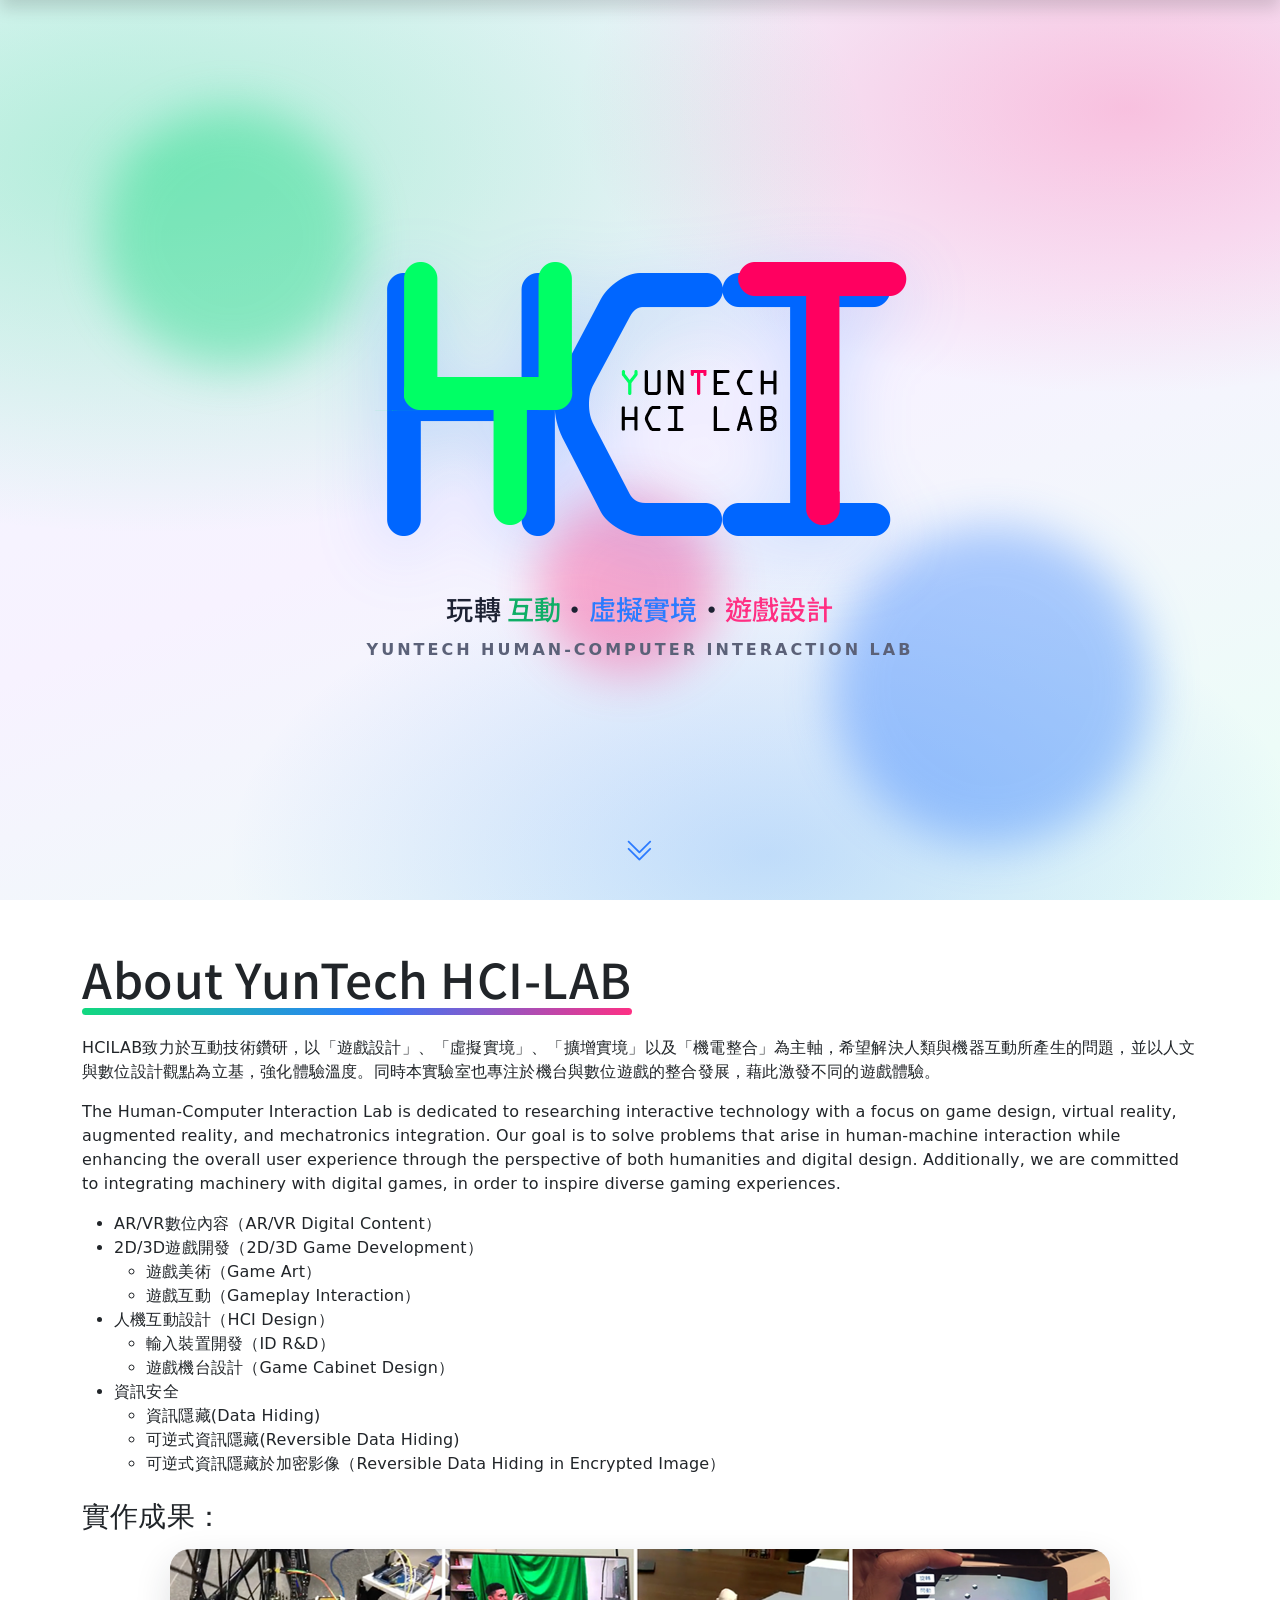
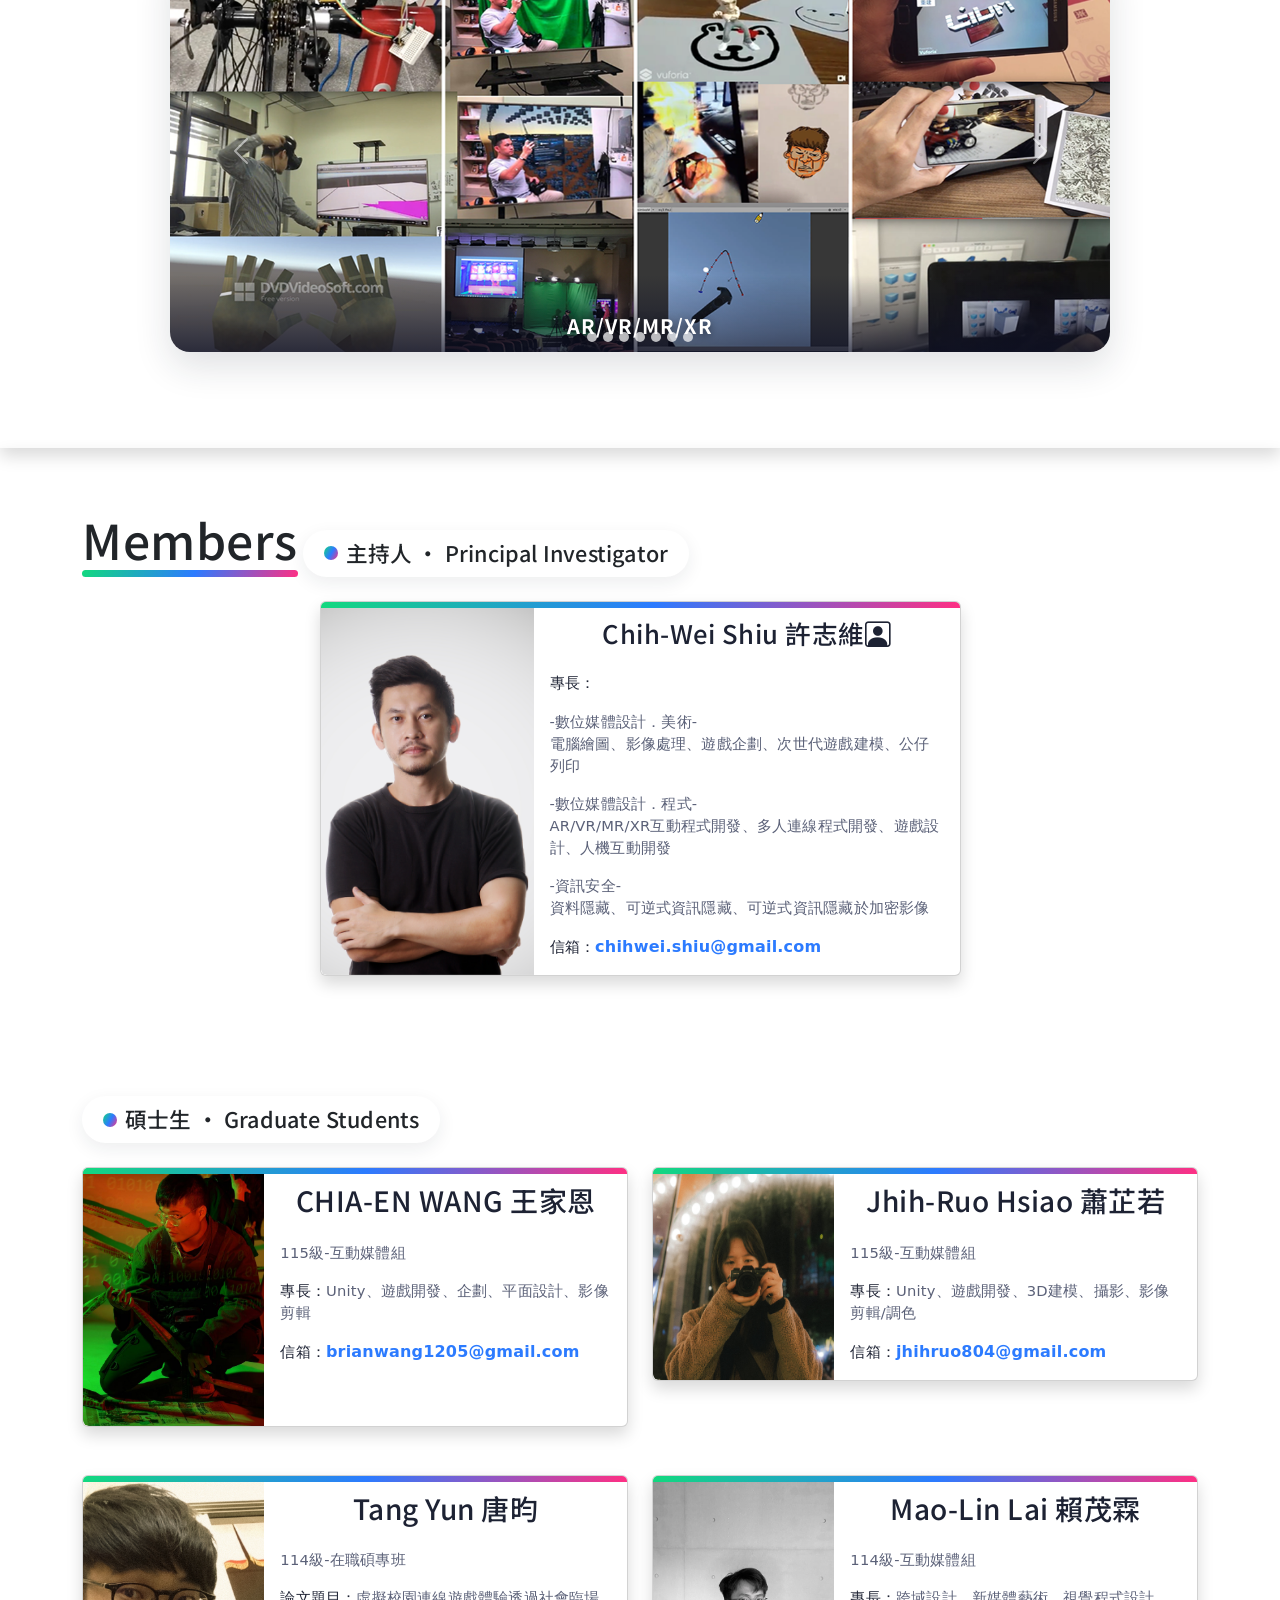
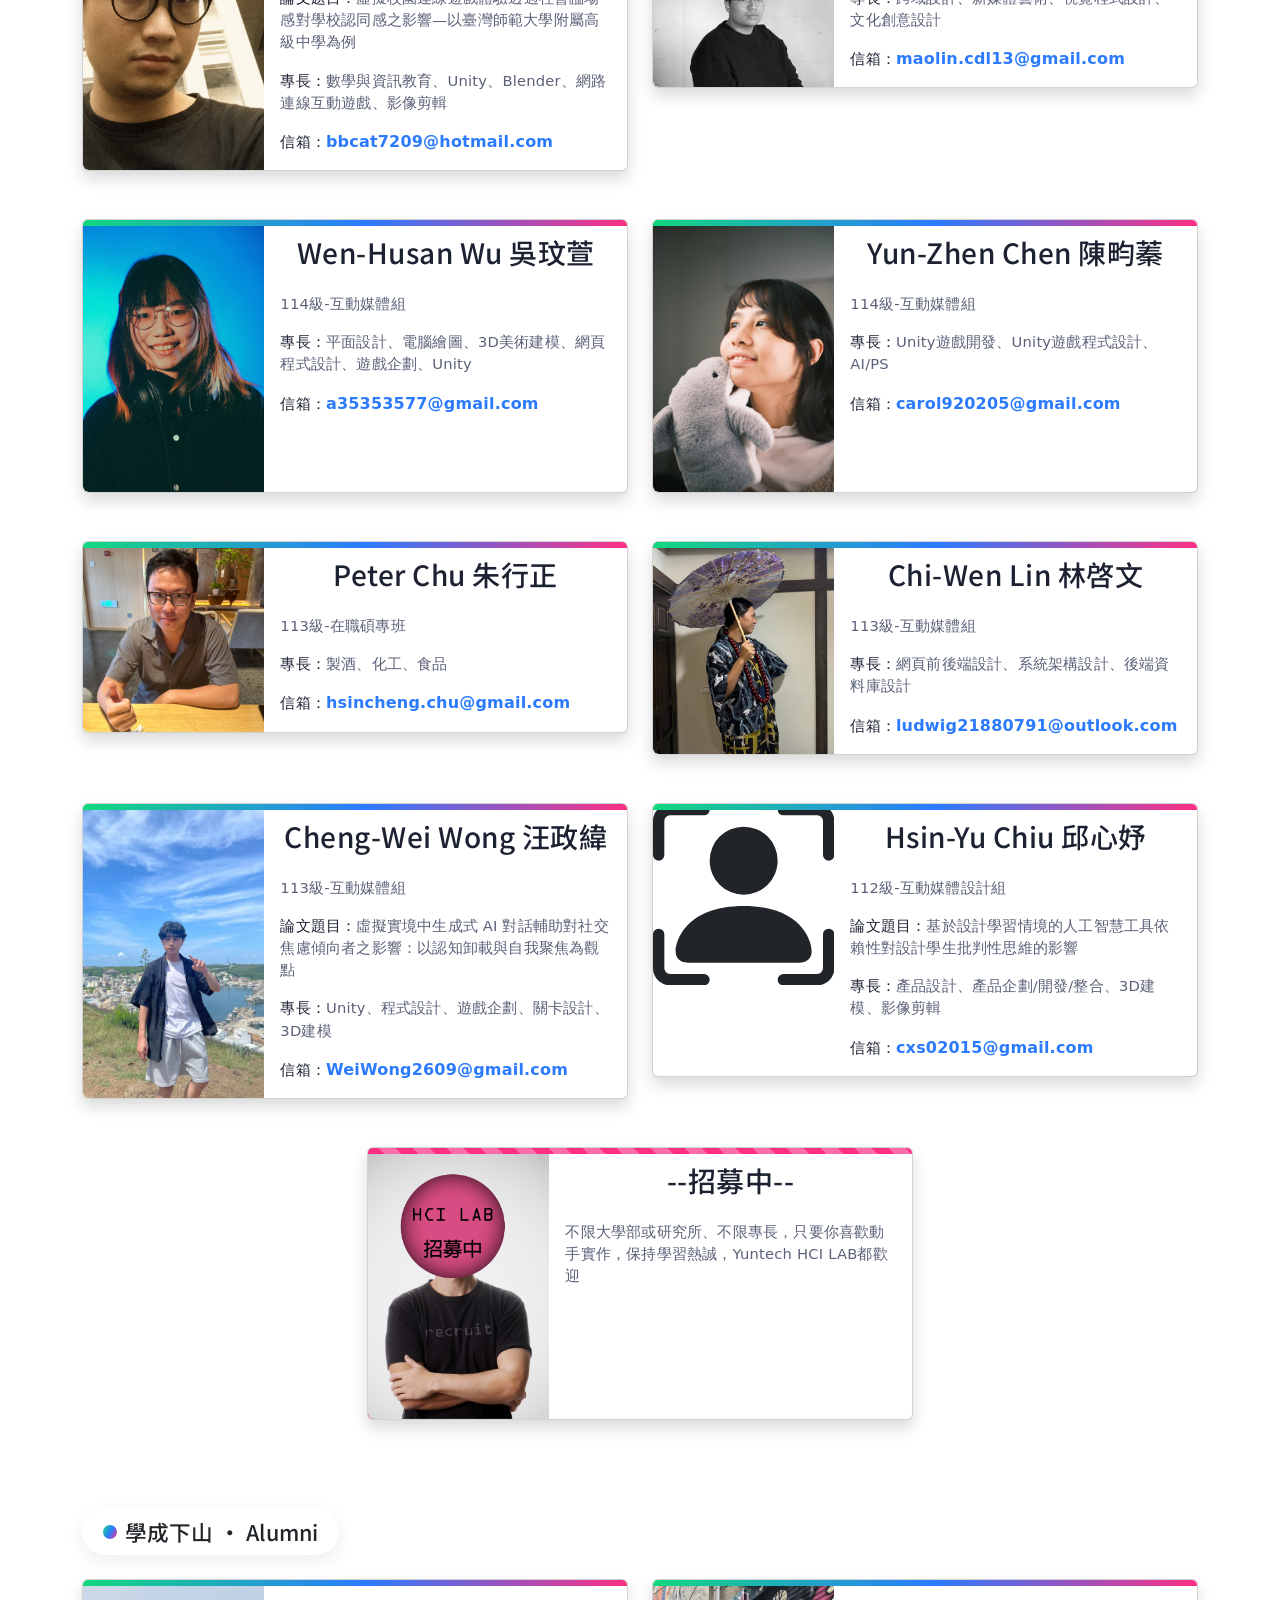
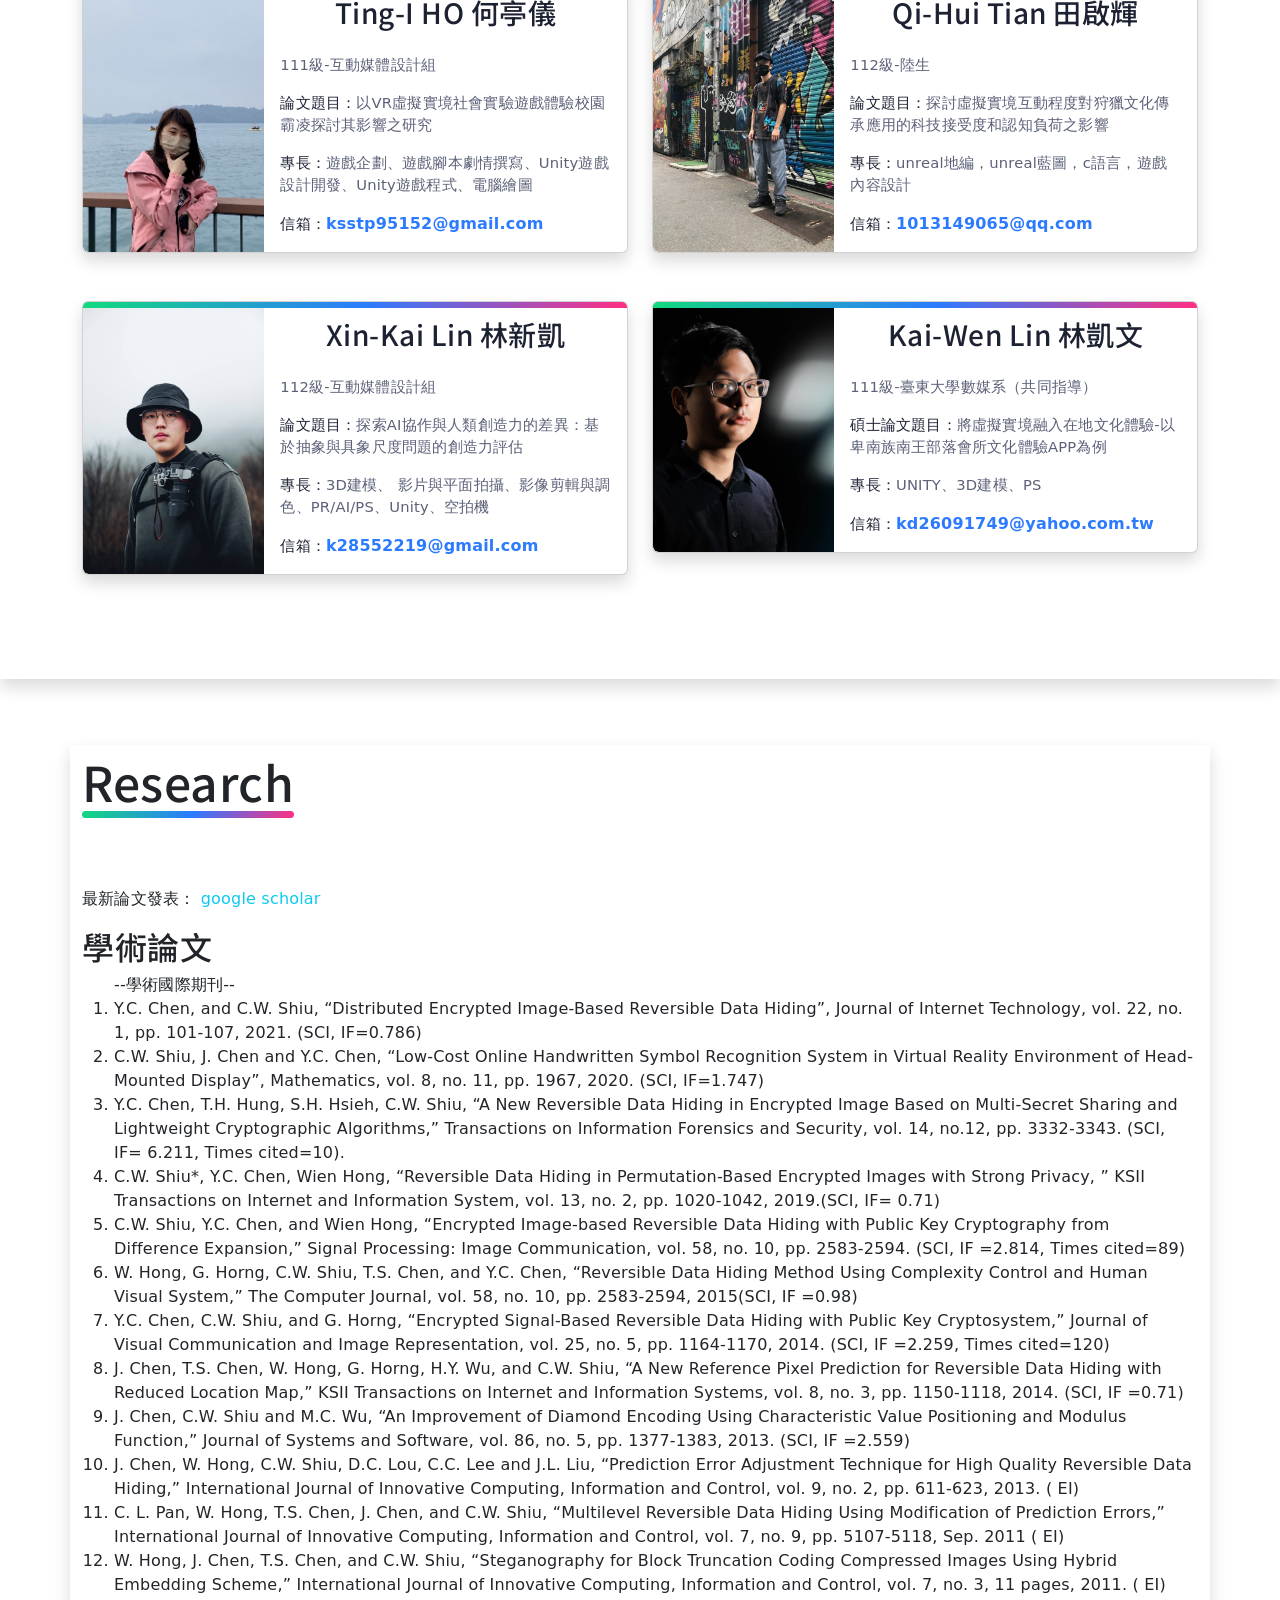
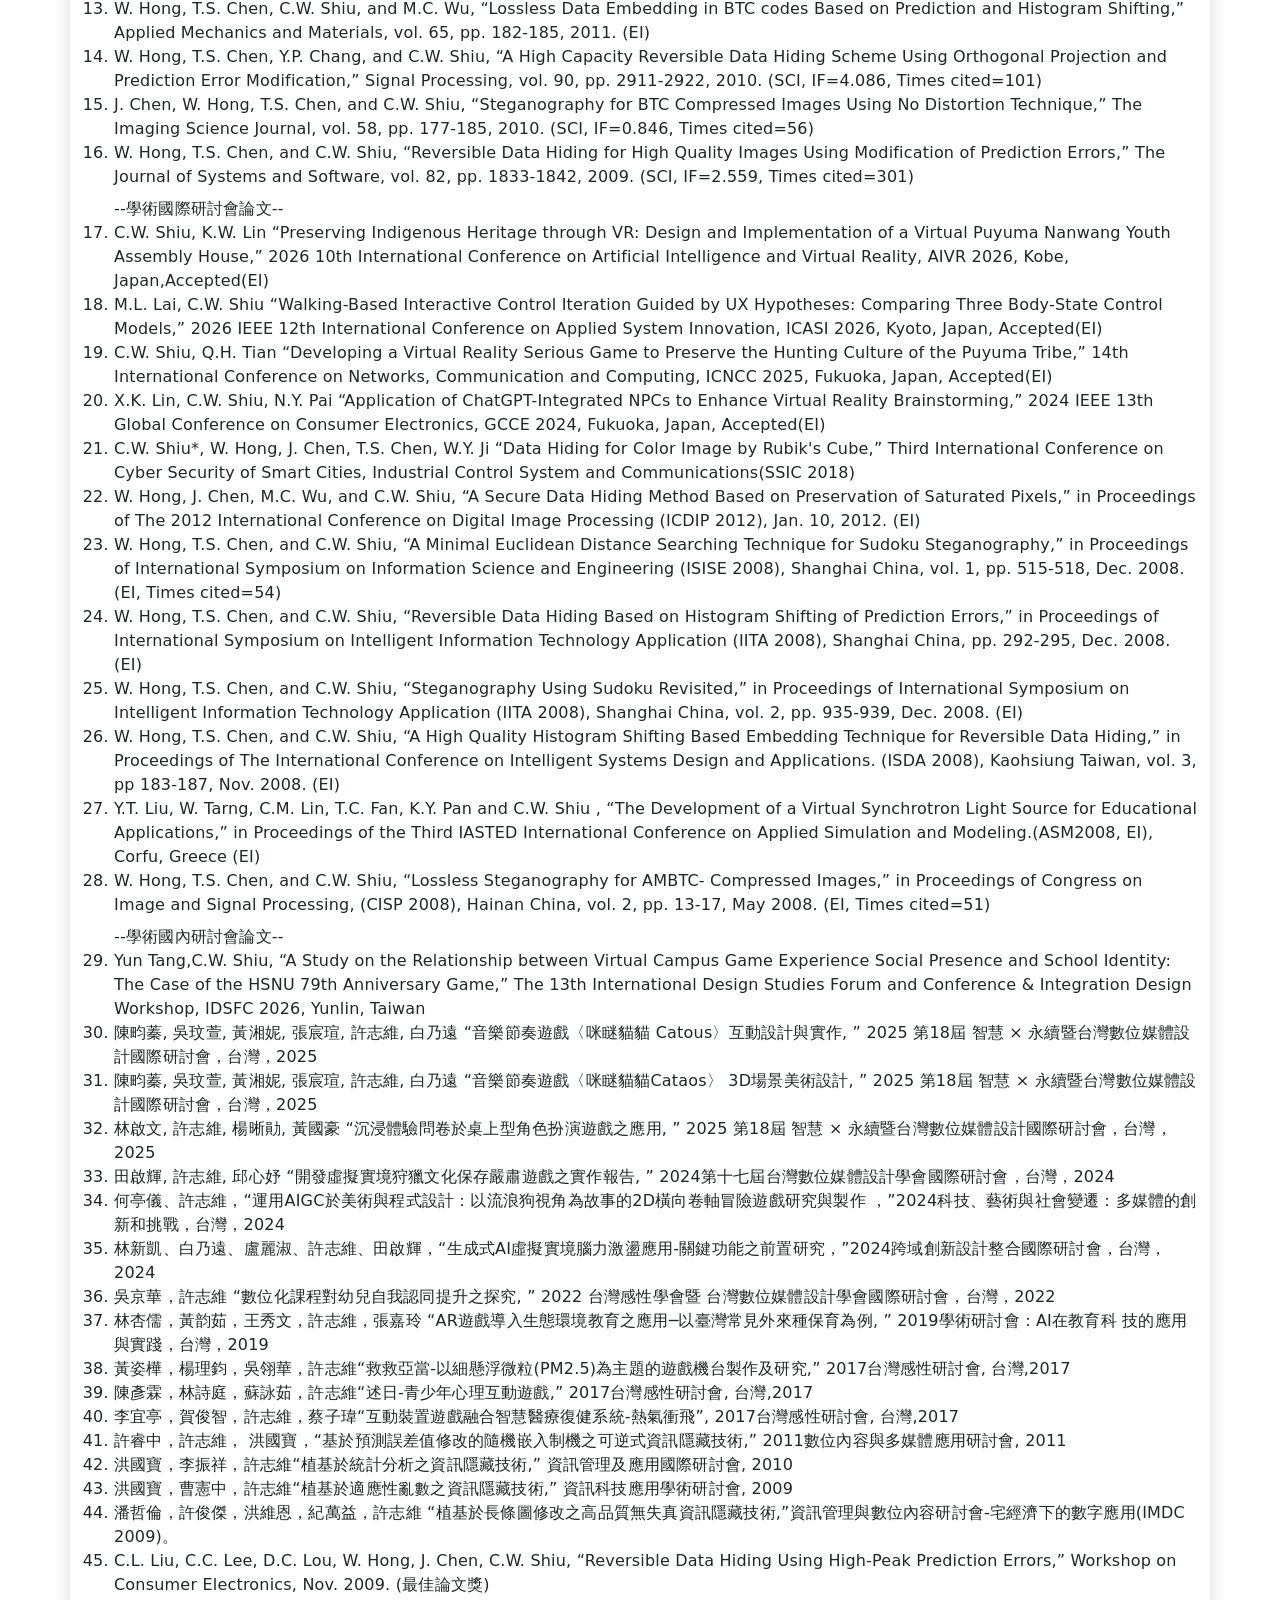
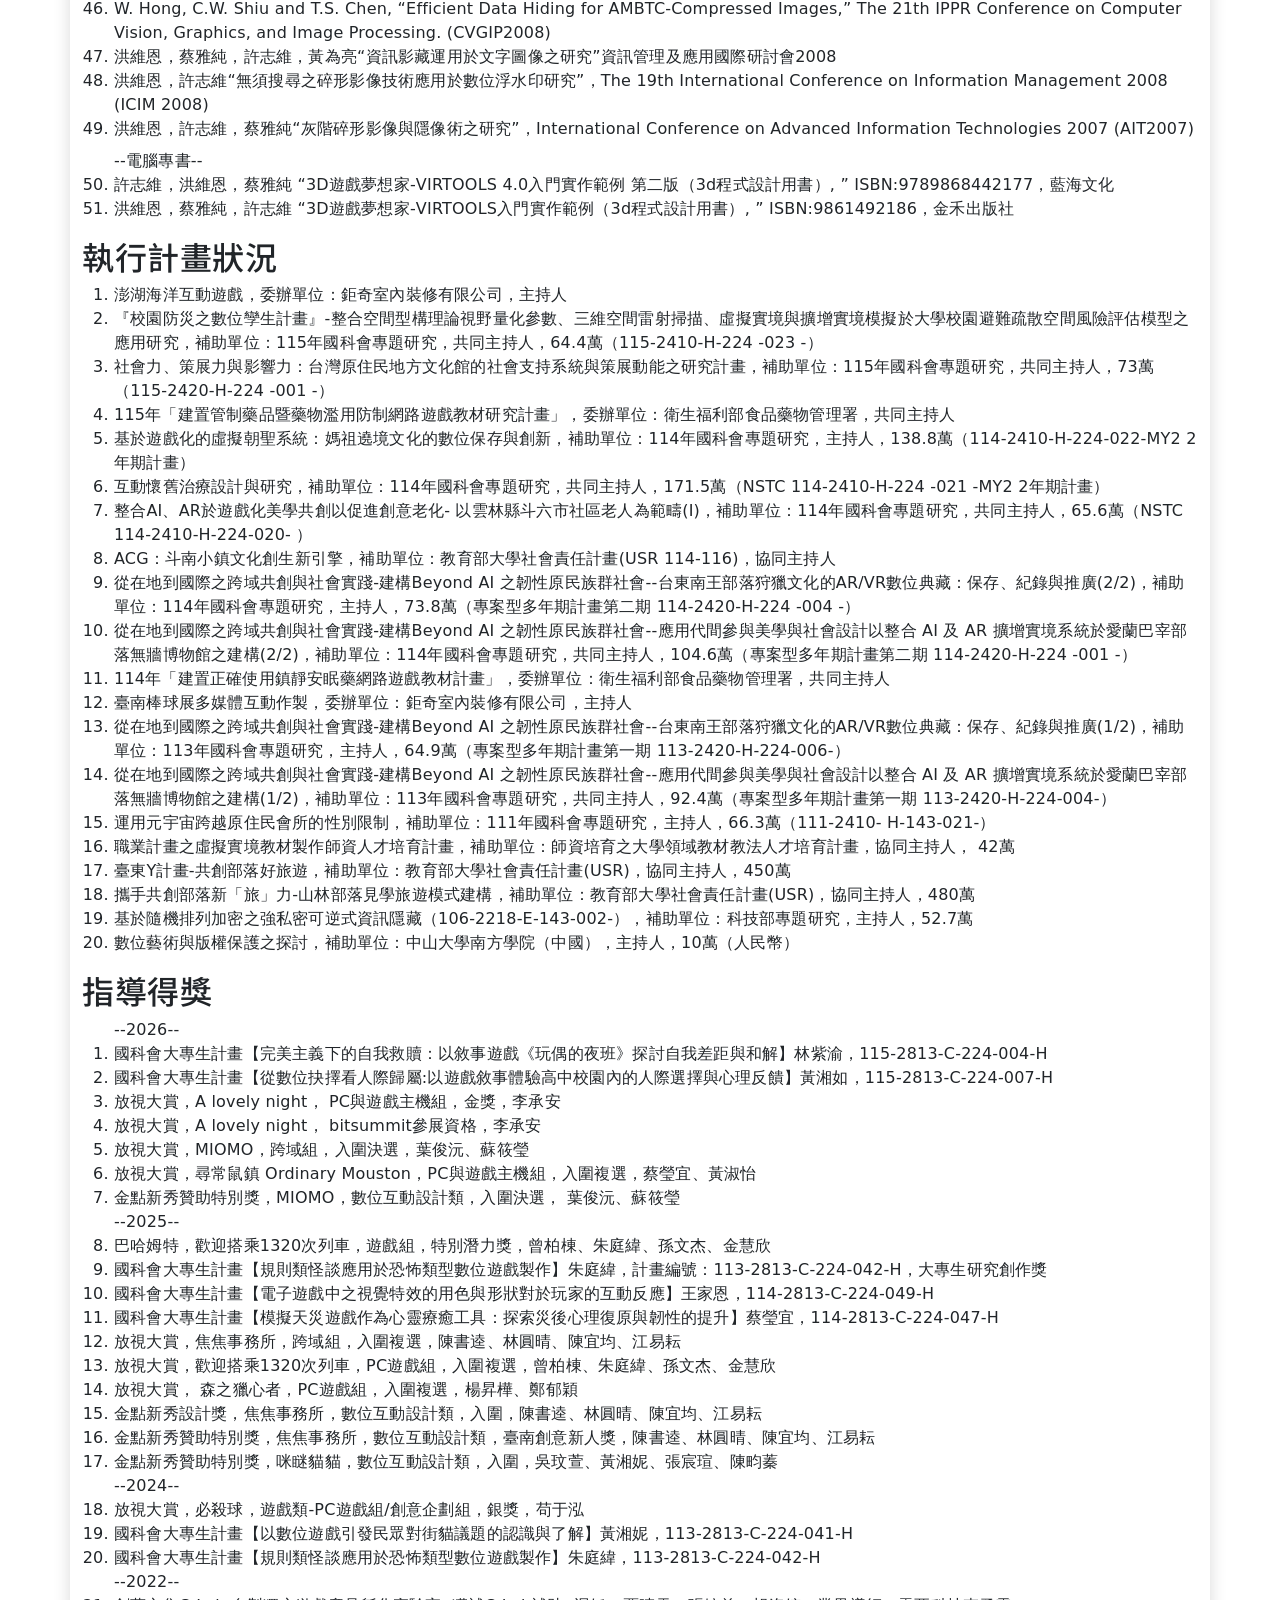
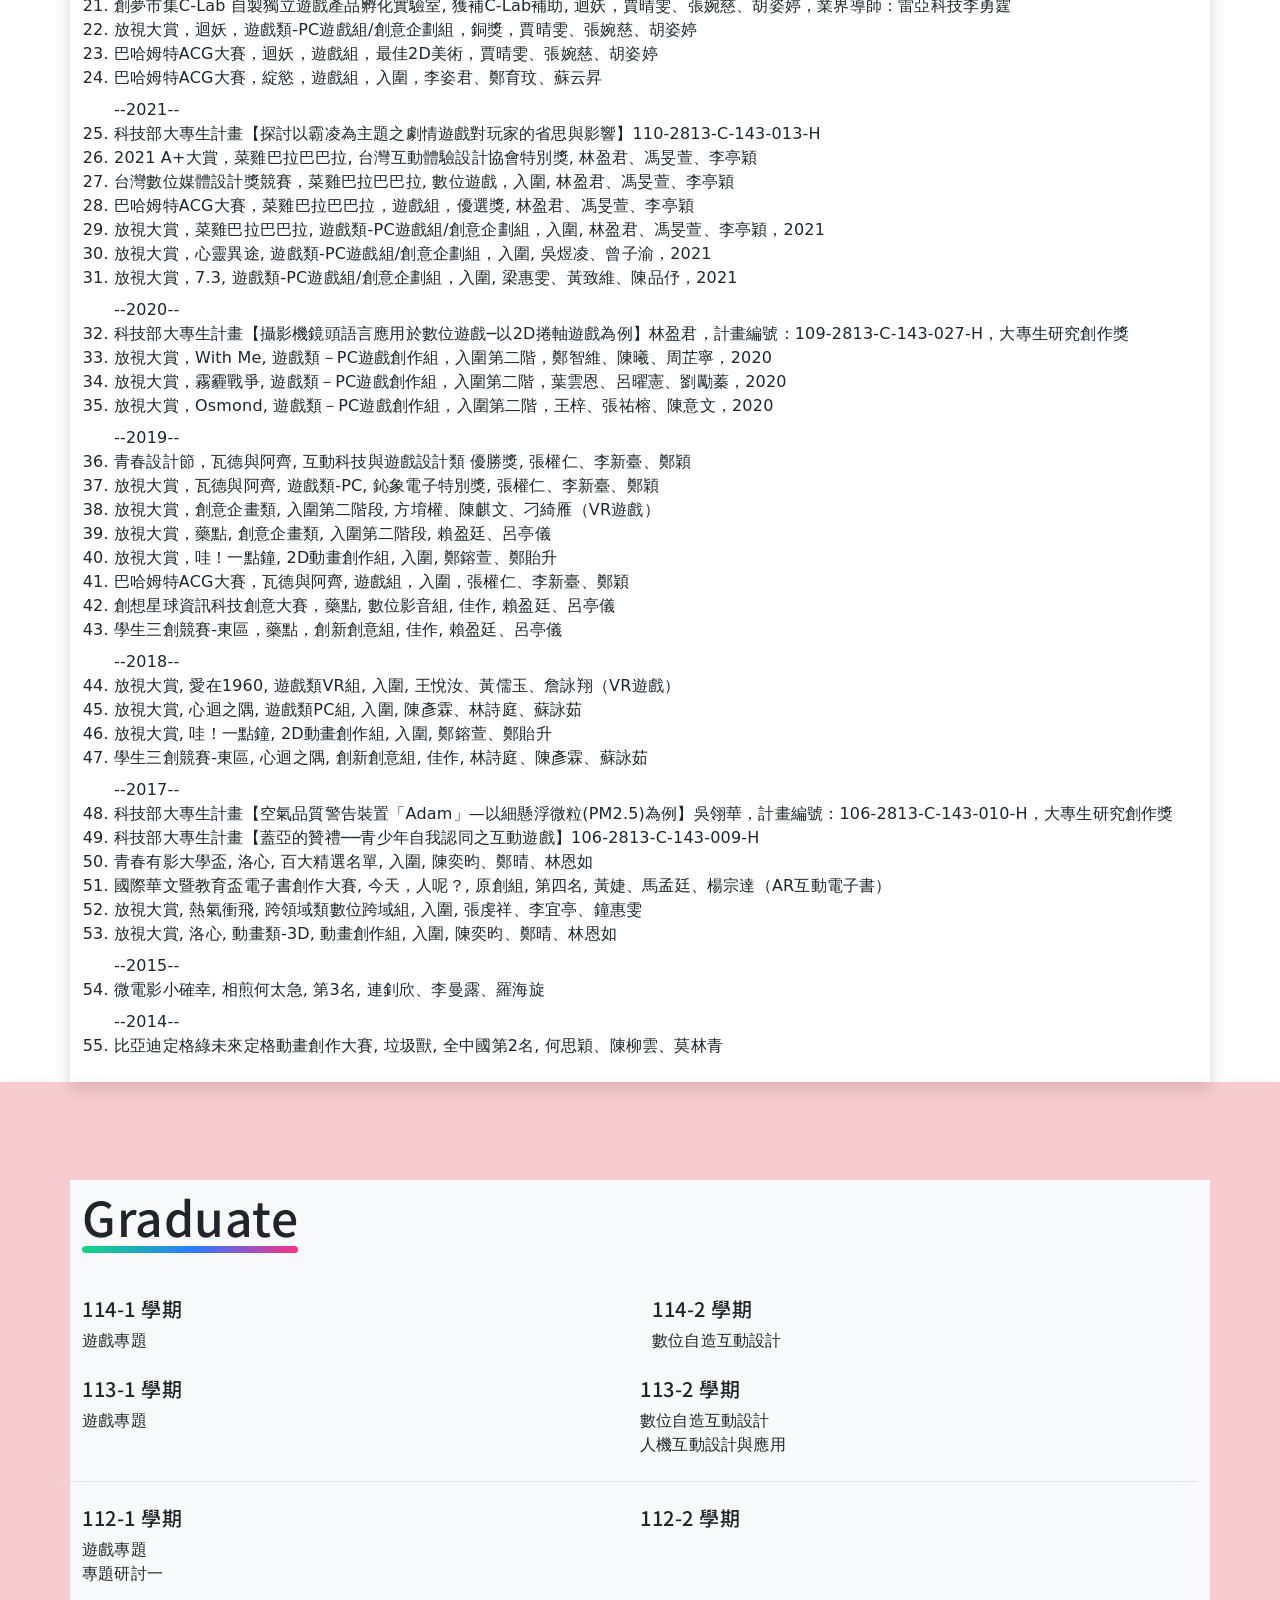
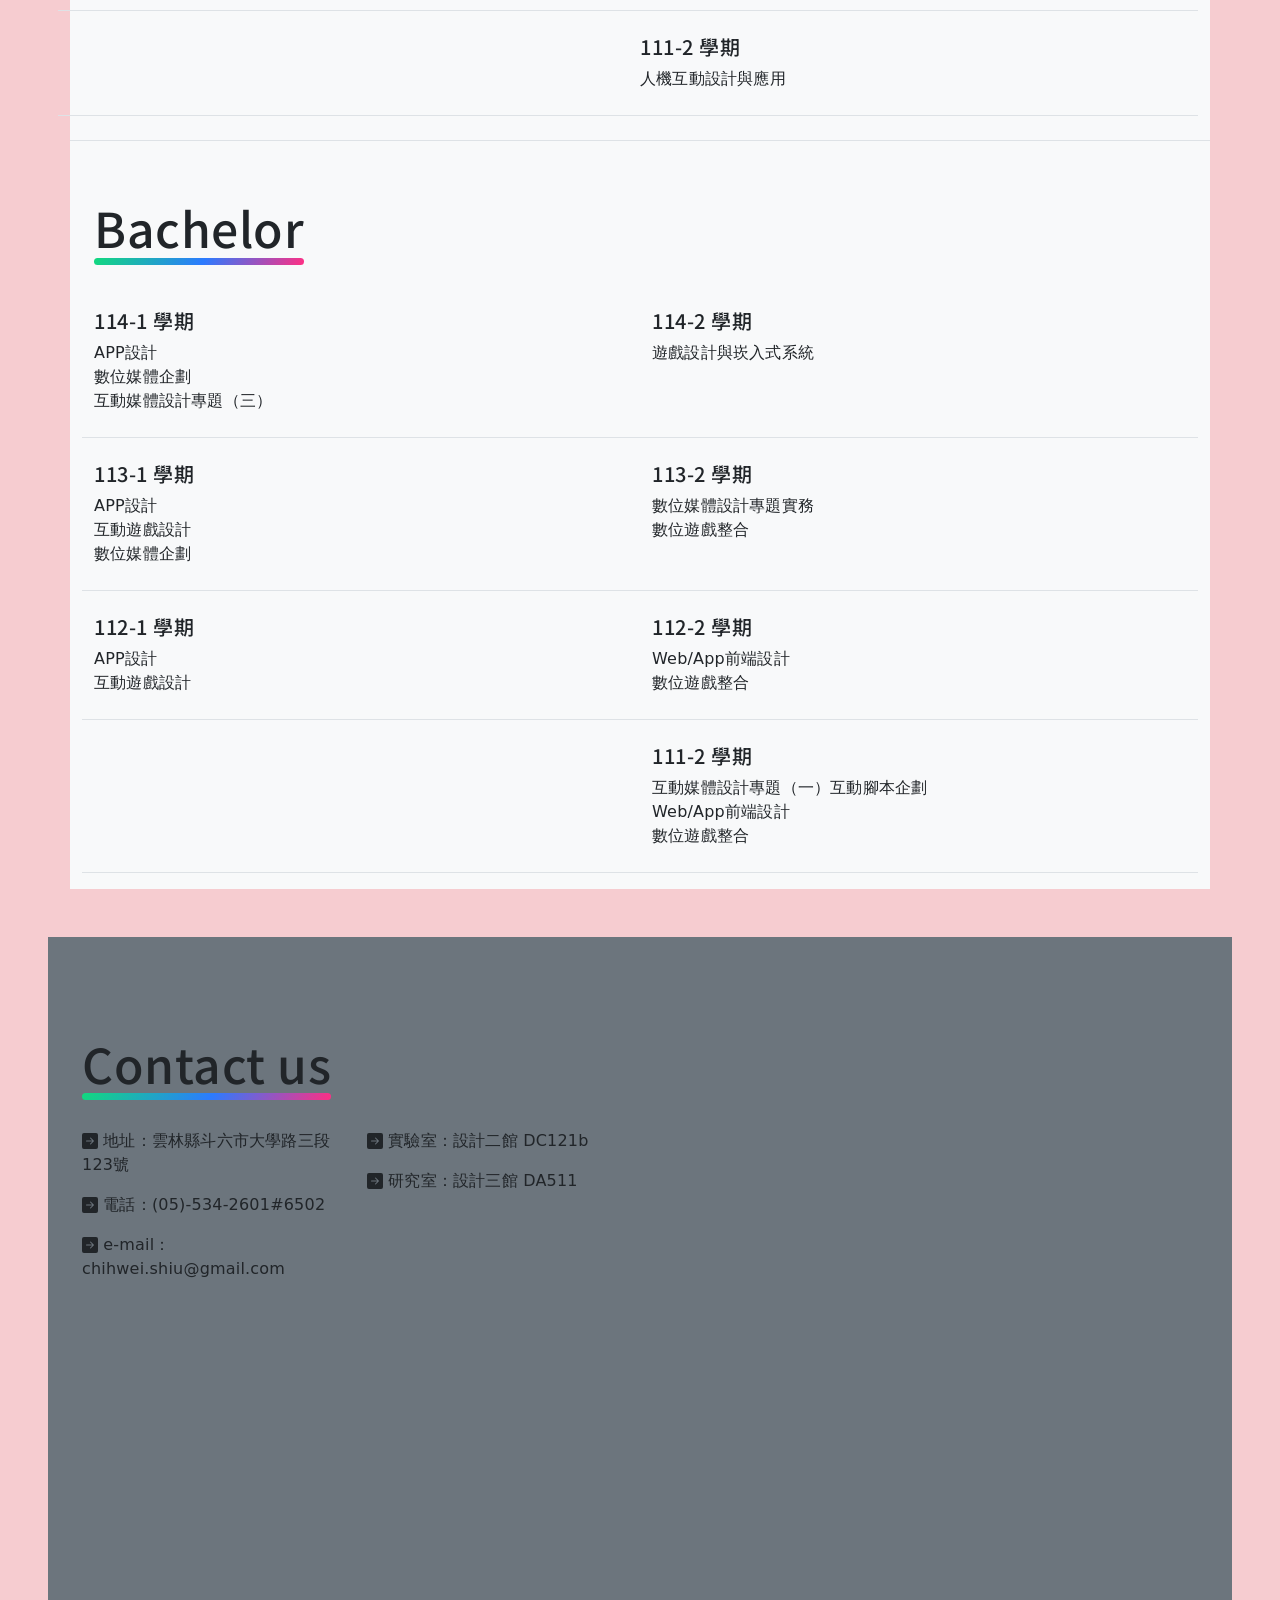
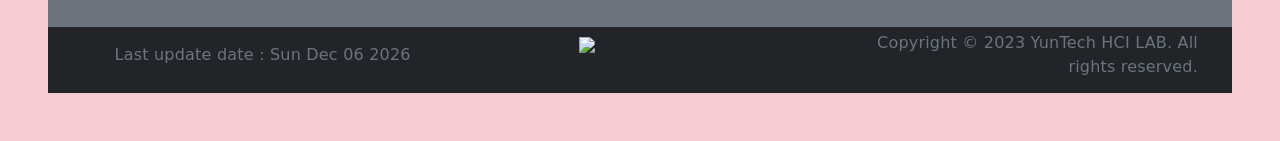
==== commit c74f9dc1: "Add files via upload" ====
--- a/index.html
+++ b/index.html
@@ -588,6 +588,26 @@
             <p class="group-label">碩士生 · Graduate Students</p>
             <div class="row row-cols-1 row-cols-md-2 justify-content-around">
 
+                 <!-- 家恩 -->
+                <div id="WangCE" class="col mb-5">
+                    <div class="card member-card shadow">
+                        <div class="row g-0">
+                            <div class="col-12 col-md-4">
+                                <img src="img/members/WangCE.jpg" class="img-fluid rounded-start" alt="CHIA-EN WANG 王家恩 實驗室成員">
+                            </div>
+                            <div class="col col-md-8">
+                                <div class="card-header h3 text-center">CHIA-EN WANG 王家恩</div>
+                                <div class="card-body">
+                                    <p class="card-text">115級-互動媒體組</p>
+                                    <p class="card-text"><b>專長：</b>Unity、遊戲開發、企劃、平面設計、影像剪輯</p>
+                                    <p class="card-text"><b>信箱：</b><a class="fs-6 text-decoration-none link-info"
+                                            href="mailto:brianwang1205@gmail.com">brianwang1205@gmail.com</a></p>
+                                </div>
+                            </div>
+                        </div>
+                    </div>
+                </div>
+                
                  <!-- 芷若 -->
                 <div id="HsiaoJR" class="col mb-5">
                     <div class="card member-card shadow">
@@ -1367,5 +1387,3 @@
 
 
 
-
-
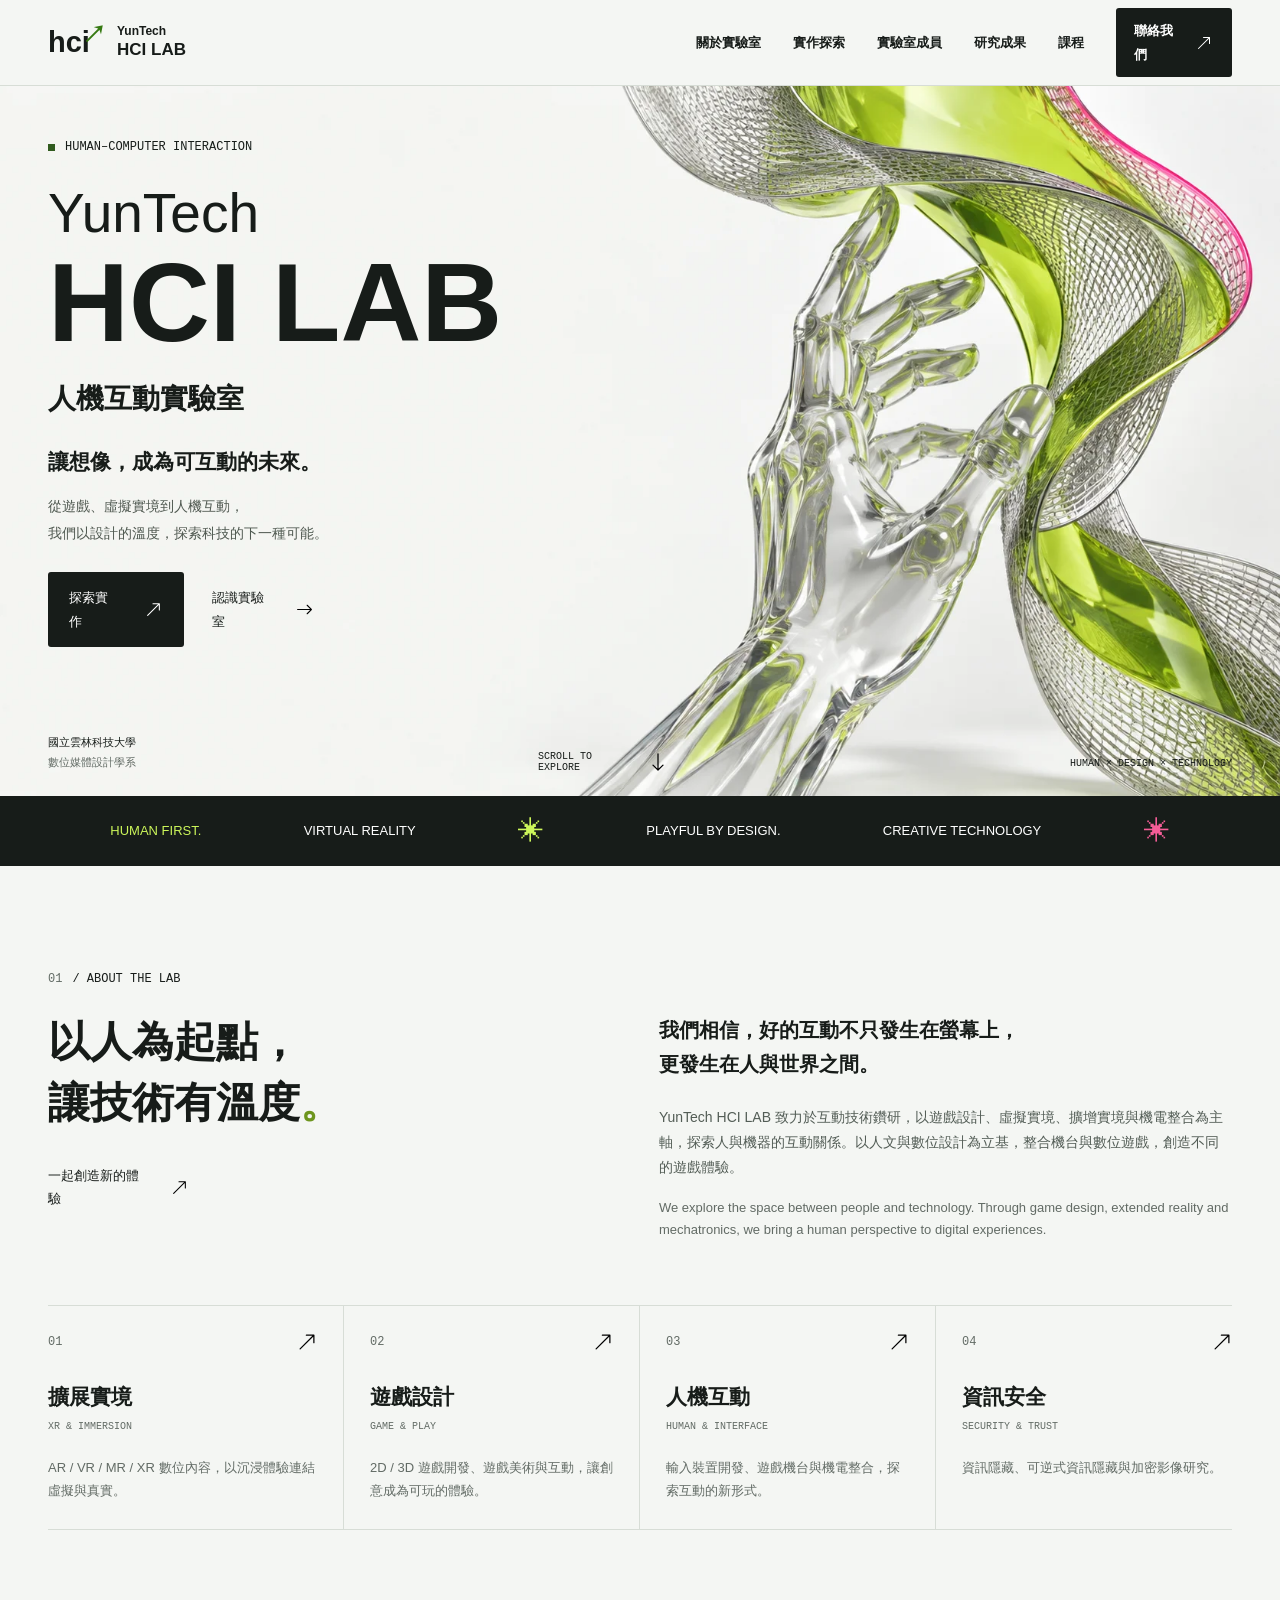
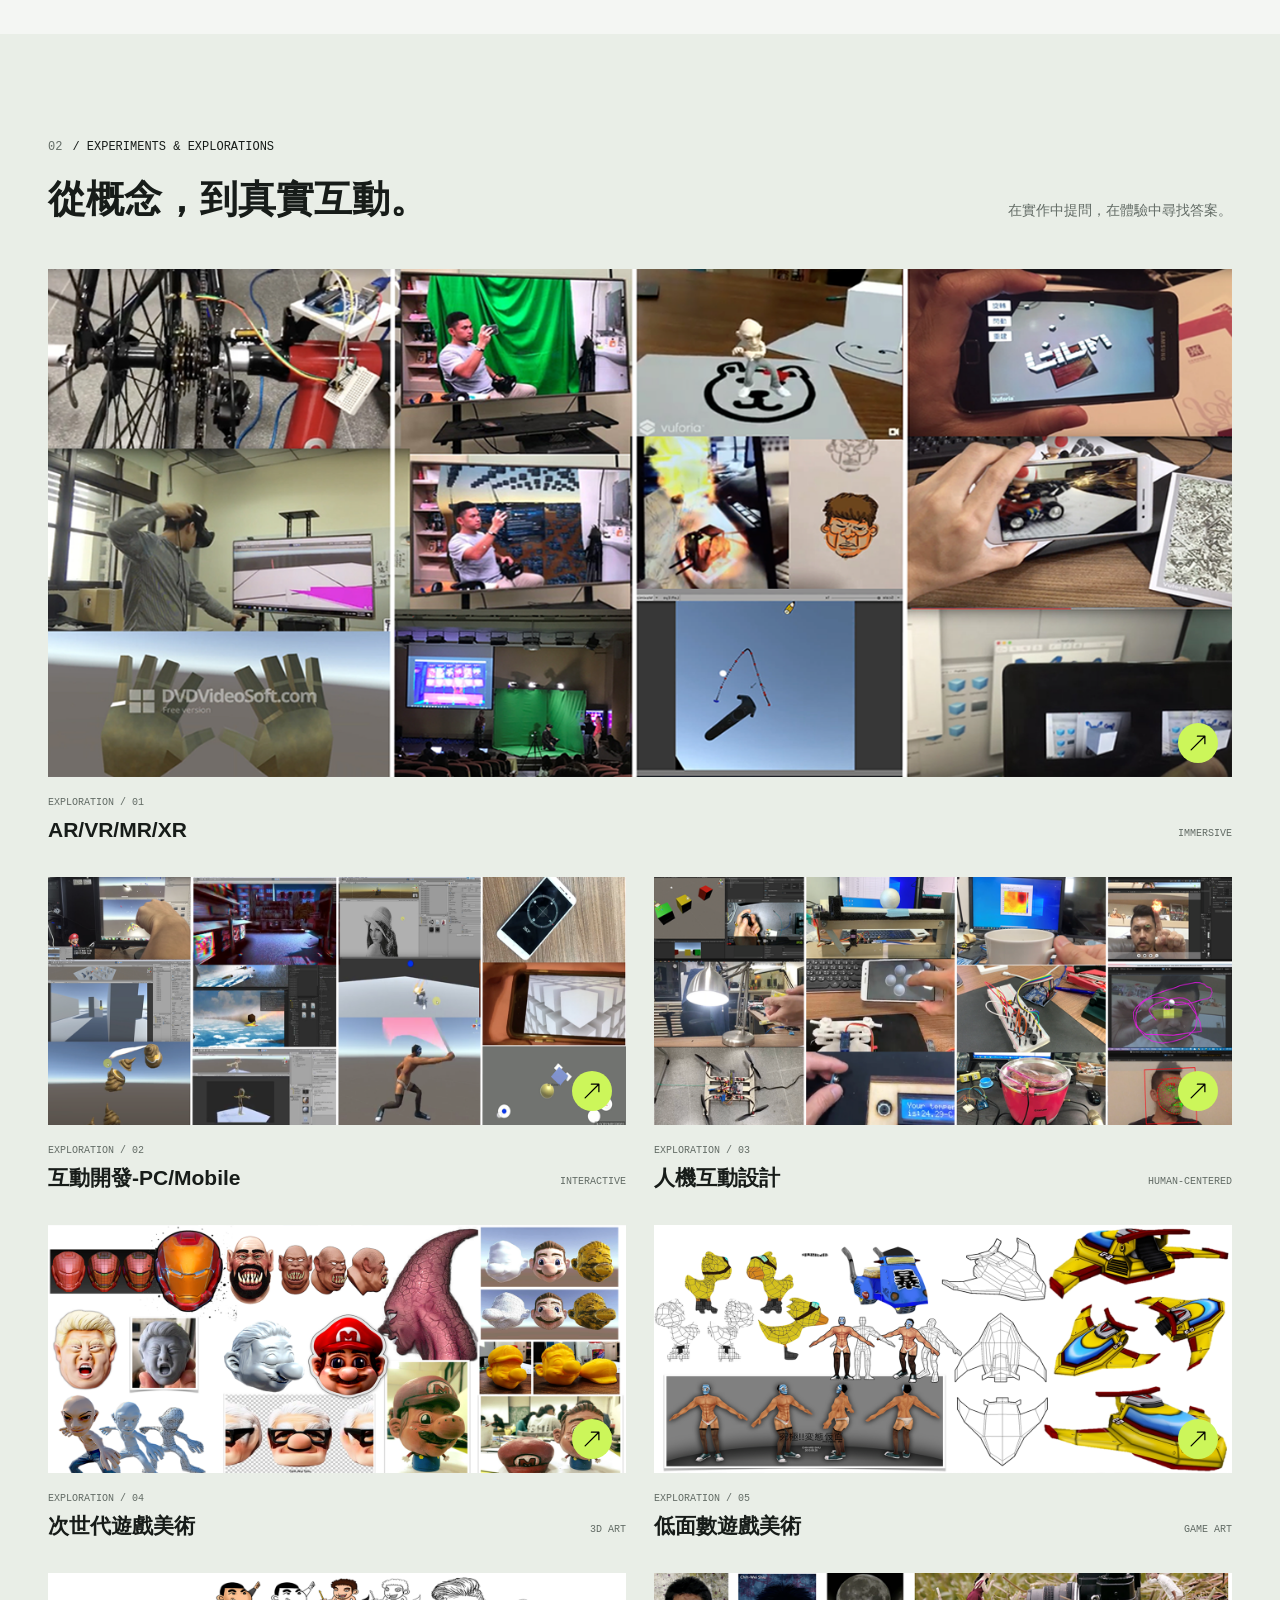
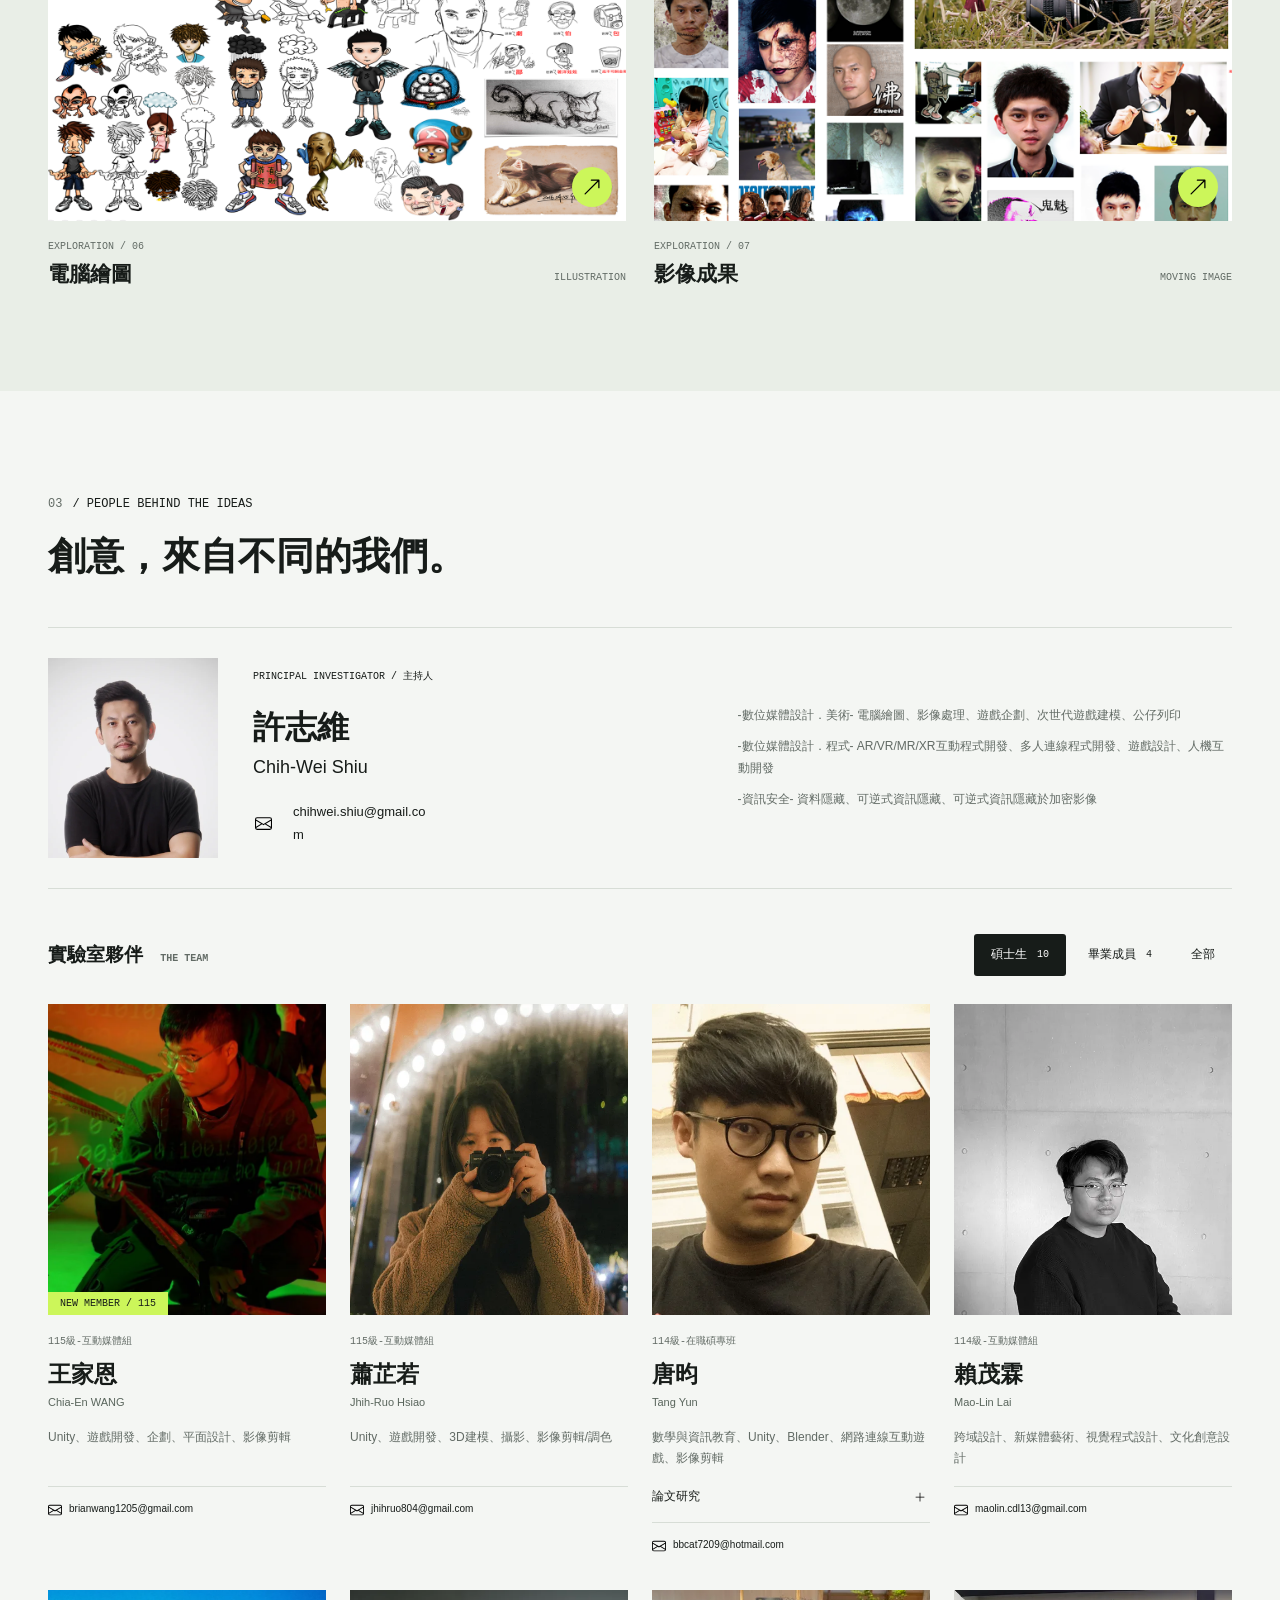
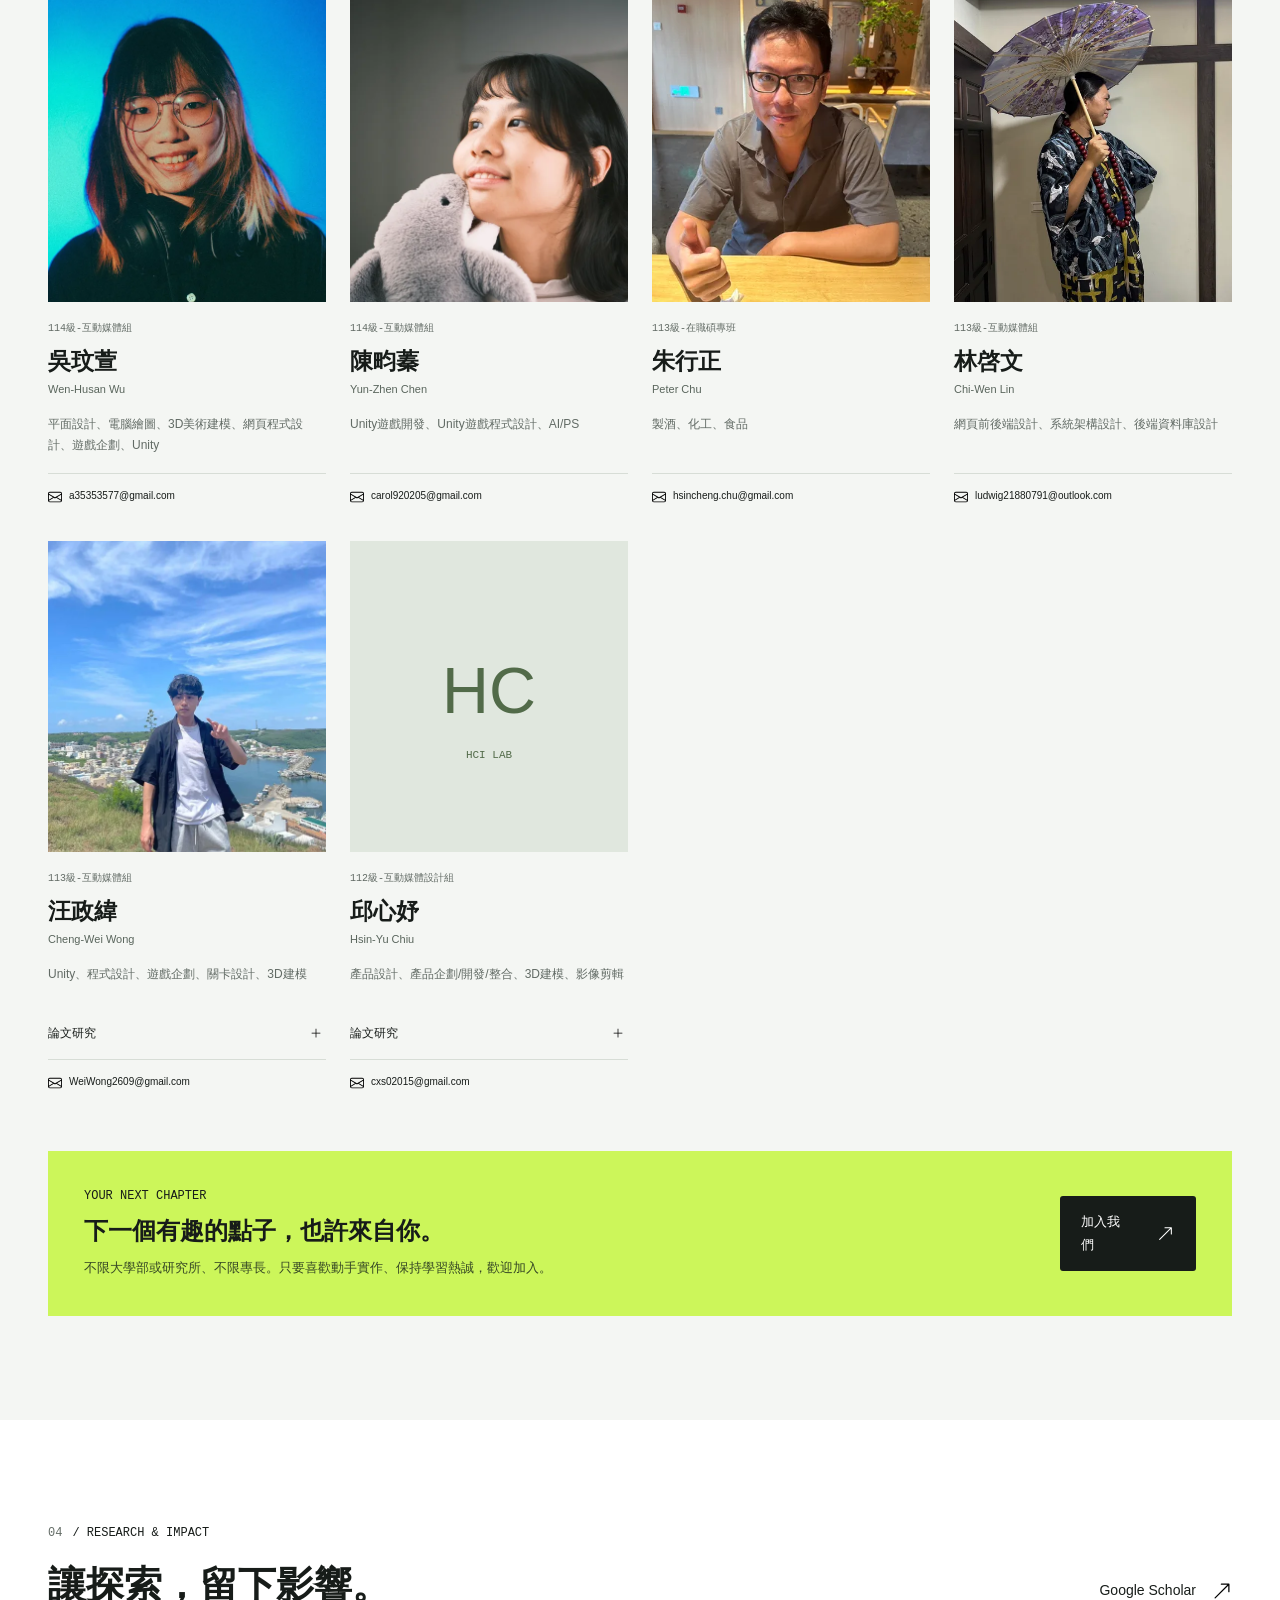
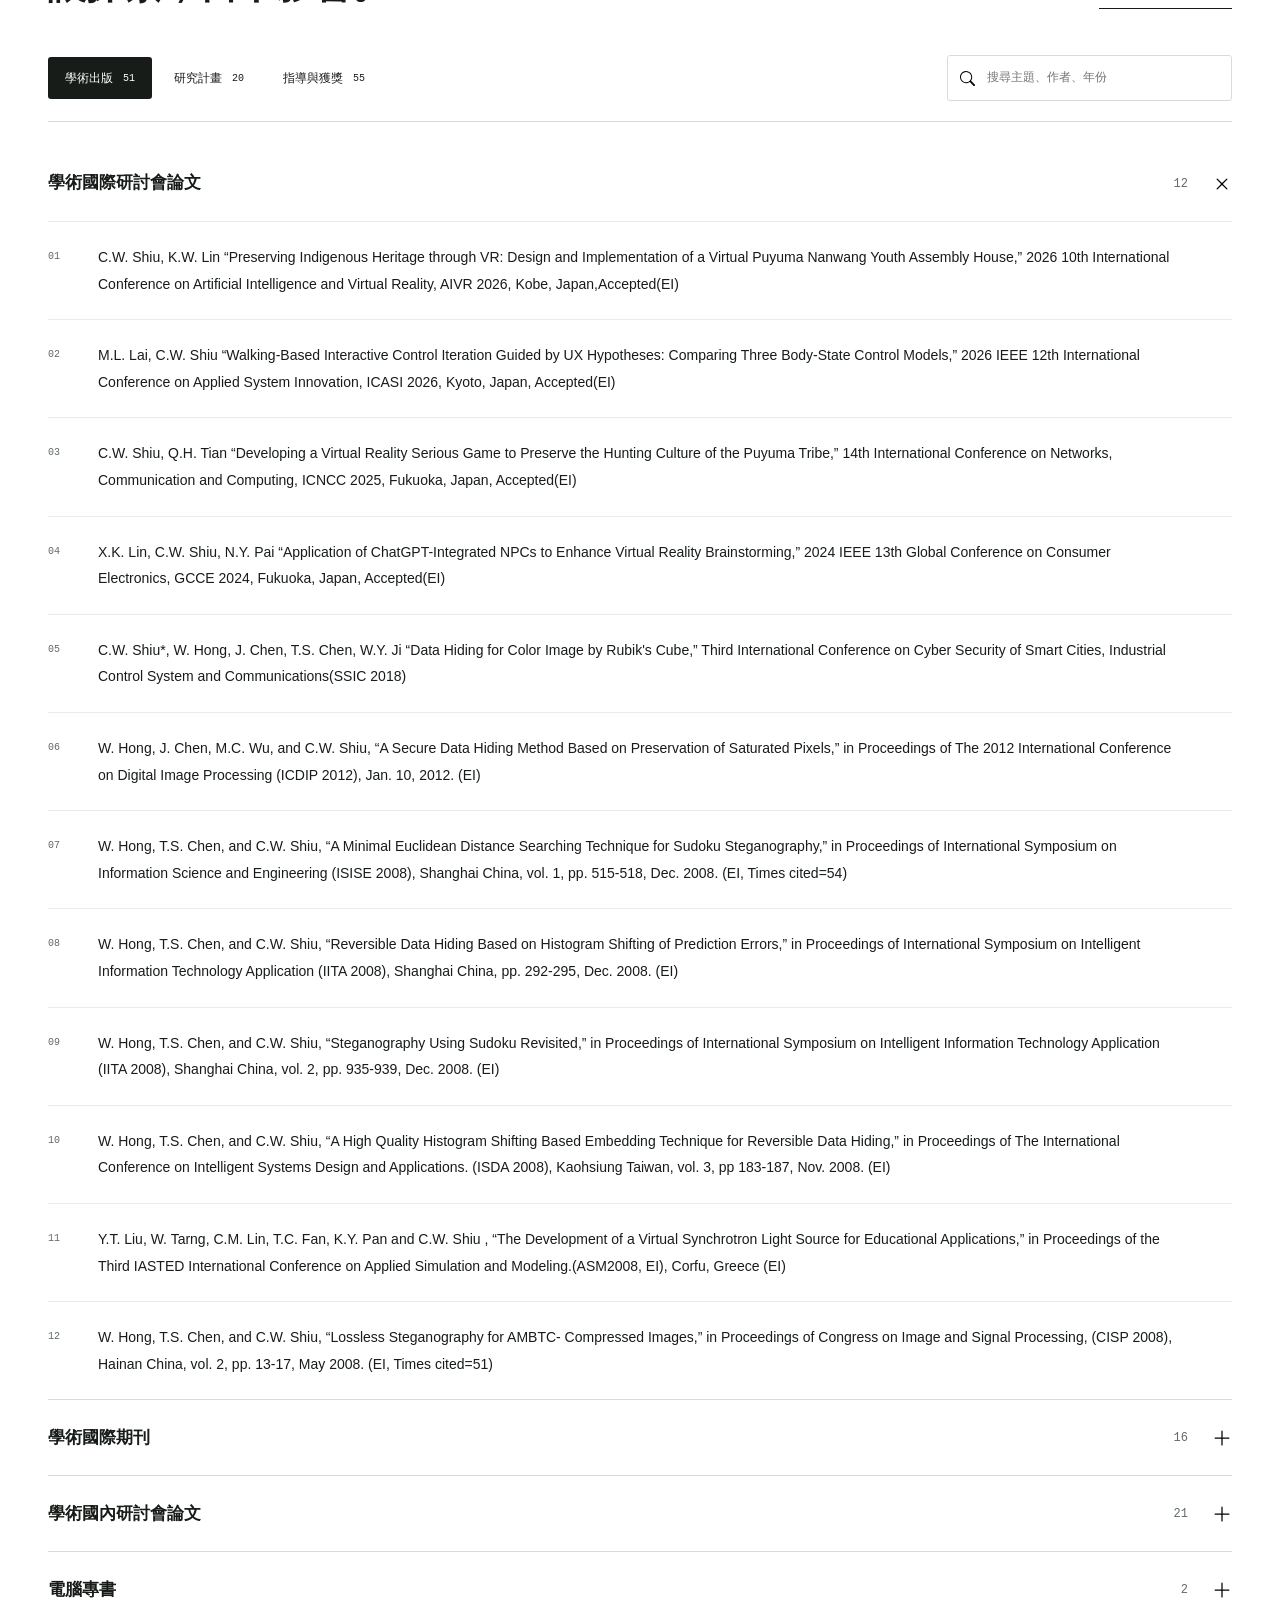
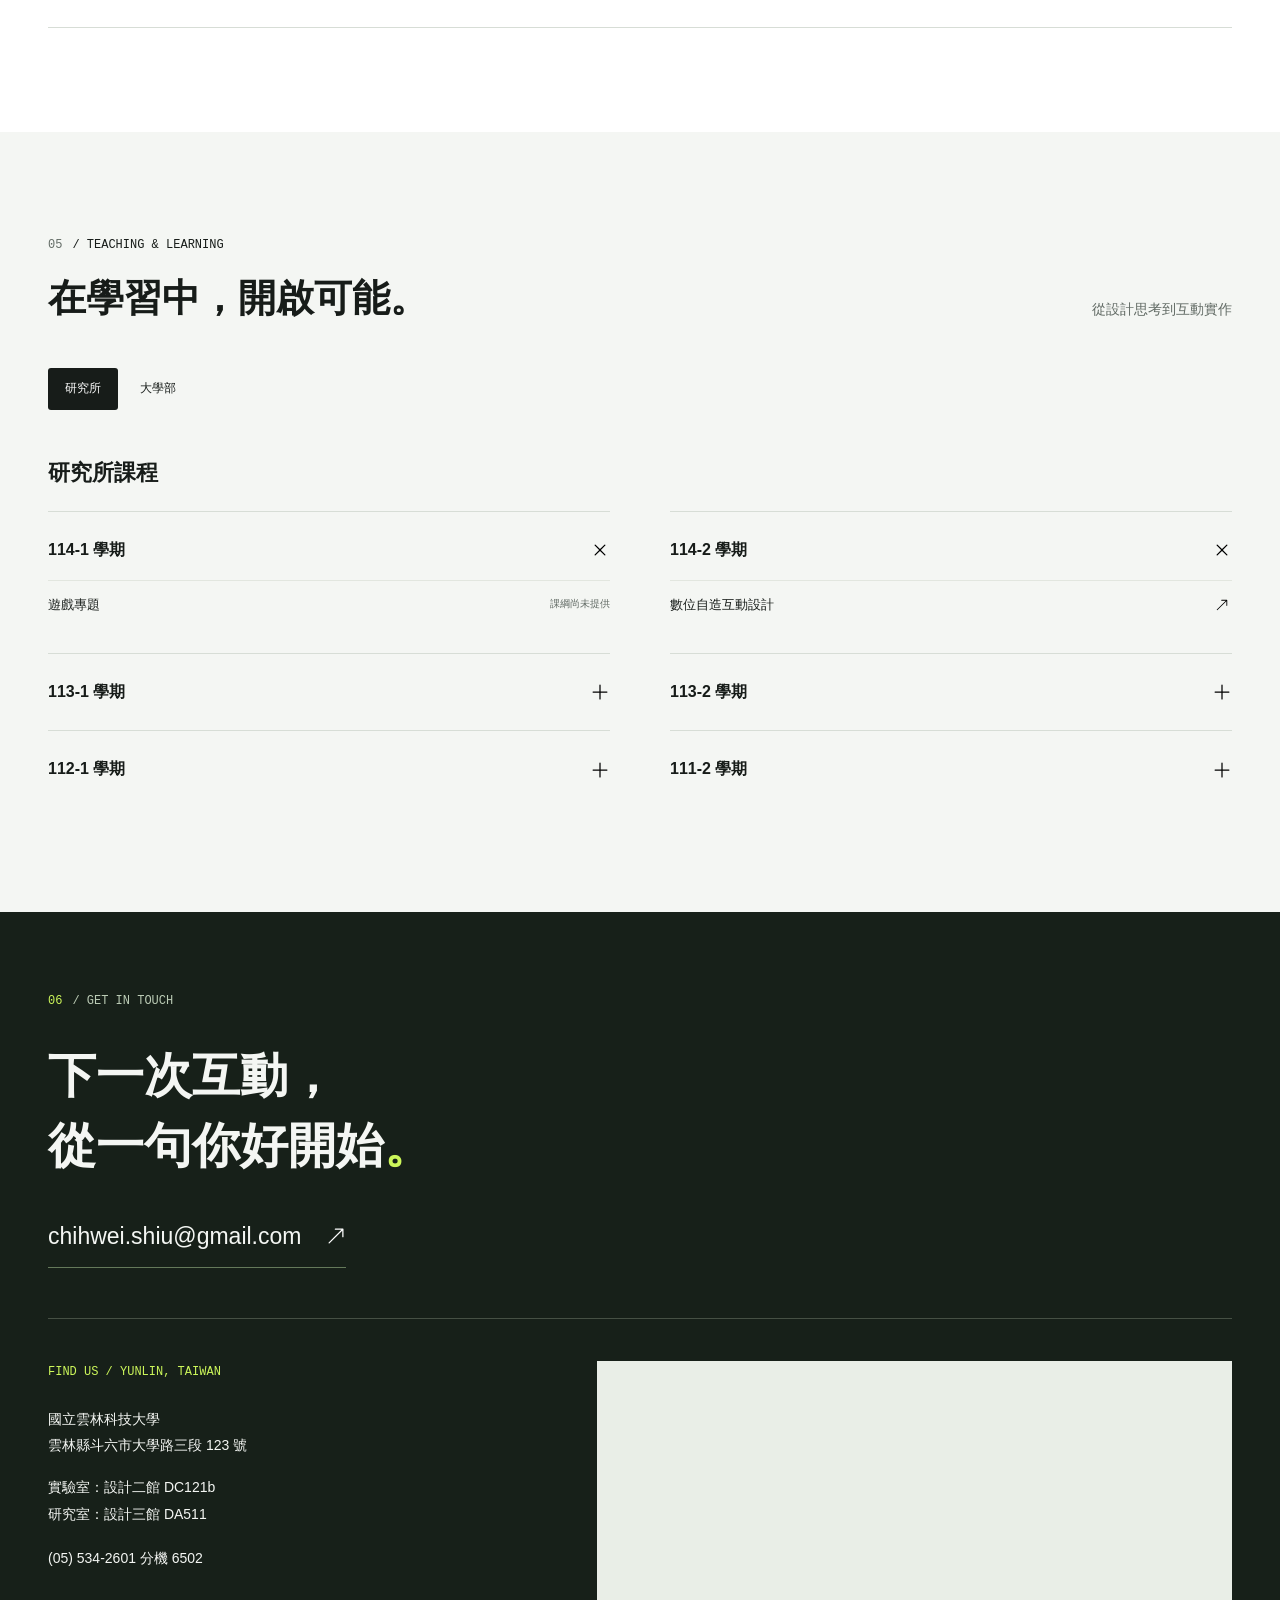
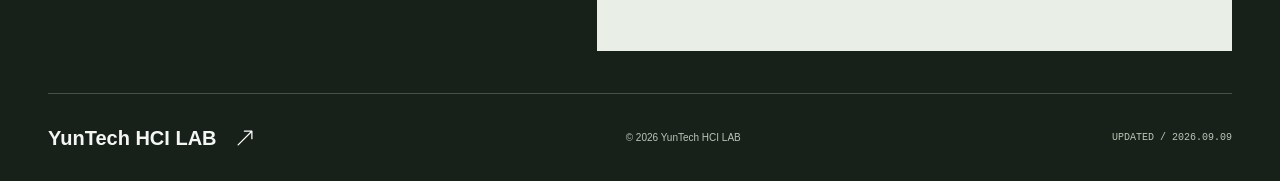
==== commit 47c4fbd0: "Add files via upload" ====
--- a/index.html
+++ b/index.html
@@ -1,1389 +1,134 @@
 <!DOCTYPE html>
 <html lang="zh-TW">
- 
 <head>
-    <script></script>
-    <meta charset="UTF-8">
-    <meta name="keywords"
-        content="雲科, yunTech, 雲林科技大學, National Yunlin University of Science and Technology, 人機互動實驗室, human computer interaction laboratory, HCILAB, HCI-LAB, YunTech-HCILAB, C.W. Shiu, Chih-Wei, Shiu, 許志維">
-    <meta name="Description" content="國立雲林科技大學數位媒體設計學系－人機互動實驗室（YunTech HCI-LAB）。專注於遊戲設計、虛擬實境（VR）、擴增實境（AR）、人機互動與資訊安全研究，指導學生屢獲放視大賞、巴哈姆特ACG、金點新秀等競賽獎項。">
-    <meta name="author" content="Chih-Wei Shiu 許志維">
-    <meta name="robots" content="index, follow">
-    <meta http-equiv="X-UA-Compatible" content="IE=edge">
-    <meta name="viewport" content="width=device-width, initial-scale=1.0">
-    <title>YunTech HCI-LAB 雲科大人機互動實驗室 ｜ VR・AR・遊戲設計・人機互動</title>
-    <link rel="canonical" href="https://yuntech-hci.github.io/">
-
-    <!-- Open Graph -->
-    <meta property="og:type" content="website">
-    <meta property="og:site_name" content="YunTech HCI-LAB">
-    <meta property="og:title" content="YunTech HCI-LAB 雲科大人機互動實驗室">
-    <meta property="og:description" content="國立雲林科技大學數位媒體設計學系－人機互動實驗室。專注於遊戲設計、VR、AR、人機互動與資訊安全研究。">
-    <meta property="og:url" content="https://yuntech-hci.github.io/">
-    <meta property="og:image" content="https://yuntech-hci.github.io/img/hciLABLOGO.png">
-    <meta property="og:image:alt" content="YunTech HCI-LAB Logo">
-    <meta property="og:locale" content="zh_TW">
-
-    <!-- Twitter Card -->
-    <meta name="twitter:card" content="summary_large_image">
-    <meta name="twitter:title" content="YunTech HCI-LAB 雲科大人機互動實驗室">
-    <meta name="twitter:description" content="專注於遊戲設計、VR、AR、人機互動與資訊安全研究的雲科大實驗室。">
-    <meta name="twitter:image" content="https://yuntech-hci.github.io/img/hciLABLOGO.png">
-
-    <!-- 結構化資料 JSON-LD -->
-    <script type="application/ld+json">
-    {
-      "@context": "https://schema.org",
-      "@type": "ResearchOrganization",
-      "name": "YunTech HCI-LAB 人機互動實驗室",
-      "alternateName": "國立雲林科技大學數位媒體設計學系 人機互動實驗室",
-      "url": "https://yuntech-hci.github.io/",
-      "logo": "https://yuntech-hci.github.io/img/hciLABLOGO.png",
-      "email": "chihwei.shiu@gmail.com",
-      "parentOrganization": {
-        "@type": "CollegeOrUniversity",
-        "name": "國立雲林科技大學 National Yunlin University of Science and Technology"
-      },
-      "address": {
-        "@type": "PostalAddress",
-        "streetAddress": "大學路三段123號",
-        "addressLocality": "斗六市",
-        "addressRegion": "雲林縣",
-        "addressCountry": "TW"
-      },
-      "member": {
-        "@type": "Person",
-        "name": "Chih-Wei Shiu 許志維",
-        "jobTitle": "Principal Investigator",
-        "email": "chihwei.shiu@gmail.com"
-      },
-      "knowsAbout": ["人機互動", "虛擬實境", "擴增實境", "遊戲設計", "資訊安全", "可逆式資訊隱藏", "Human-Computer Interaction", "Virtual Reality", "Augmented Reality", "Game Design"]
-    }
-    </script>
-    <link rel="stylesheet" href="https://cdn.jsdelivr.net/npm/bootstrap-icons@1.10.4/font/bootstrap-icons.css">
-
-    <link rel="preconnect" href="https://fonts.googleapis.com">
-    <link rel="preconnect" href="https://fonts.gstatic.com" crossorigin>
-    <link href="https://fonts.googleapis.com/css2?family=Noto+Sans+TC:wght@200;300;400;500;700&display=swap" rel="stylesheet">
-    <style>
-        :root {
-            --bannerImg: 20px;
-            --bannerHeight: 50px;
-            --divbackground: rgb(239, 253, 255);
-            --colorStart: rgba(18, 217, 126, 0.9);
-            --colorEnd: rgba(255, 47, 131, 0.9);
-
-            /* 品牌色（取自 Logo：綠 / 藍 / 桃紅） */
-            --brand-green: #12d97e;
-            --brand-blue: #2c7bff;
-            --brand-pink: #ff2f83;
-            --ink: #1d2233;
-            --ink-soft: #5b6178;
-            --paper: #f6f8ff;
-            --brand-gradient: linear-gradient(120deg, var(--brand-green) 0%, var(--brand-blue) 52%, var(--brand-pink) 100%);
-        }
-
-        body {
-            font-family: 'Noto Sans TC', 'Baloo 2', system-ui, sans-serif;
-            font-weight: 300;
-            letter-spacing: .2px;
-            color: var(--ink);
-            background: var(--paper);
-        }
-        /* 內文用細體，讓中文更清爽 */
-        p, li, .card-text, .list-group-item, .hero-sub, td, a {
-            font-weight: 300;
-        }
-        b, strong { font-weight: 500; }
-
-        /* 標題字型與樣式（改用較纖細的 Noto Sans TC） */
-        h1, h2, h3, h5, .card-header {
-            font-family: 'Noto Sans TC', 'Baloo 2', sans-serif;
-            font-weight: 500;
-            letter-spacing: .5px;
-        }
-
-        /* 各區塊主標題（帶漸層底線的字） */
-        .container > h1,
-        .container-fluid h1 {
-            font-weight: 500;
-            font-size: clamp(2rem, 4vw, 3rem);
-            display: inline-block;
-            margin-bottom: 1.4rem;
-            position: relative;
-            padding-bottom: .35rem;
-        }
-        .container > h1::after,
-        .container-fluid h1::after {
-            content: "";
-            position: absolute;
-            left: 0;
-            bottom: -2px;
-            width: 100%;
-            height: 7px;
-            border-radius: 999px;
-            background: var(--brand-gradient);
-        }
-
-        #navbar {
-            background: var(--colorStart);
-            backdrop-filter: blur(8px);
-            box-shadow: 0 6px 24px rgba(44, 123, 255, .18);
-        }
-
-        /* 導覽列膠囊連結 */
-        #navbar .nav-link {
-            color: #fff !important;
-            font-weight: 700;
-            border-radius: 999px;
-            padding: .35rem .9rem !important;
-            transition: all .25s ease;
-            text-shadow: 0 1px 2px rgba(0, 0, 0, .18);
-        }
-        #navbar .nav-link i {
-            margin-right: .35rem;
-        }
-        #navbar .nav-link:hover {
-            background: rgba(255, 255, 255, .28);
-            transform: translateY(-2px);
-        }
-        #navbar .dropdown-item {
-            font-weight: 600;
-        }
-
-        .scrolled-down {
-            transform: translateY(-100%);
-            transition: all 0.5s ease-in-out;
-        }
-
-        .scrolled-up {
-            transform: translateY(0);
-            transition: all 0.5s ease-in-out;
-        }
-
-        .url1 {
-            background-image: url(img/background/01.webp);
-        }
-
-        .url2 {
-            background-image: url(img/background/bg02.webp);
-        }
-
-        .mybody {
-
-            background-repeat: no-repeat;
-            background-attachment: fixed;
-            background-position: center;
-            background-size: cover;
-        }
-        .row.border-bottom {
-            border-bottom: 1px solid #ccc;
-        }
-
-        h5 {
-            font-weight: 500;
-            margin-bottom: 10px;
-        }
-
-        /* ===== 作品輪播 ===== */
-        .work-carousel {
-            max-width: 940px;
-            margin: 0 auto 1rem;
-            border-radius: 20px;
-            overflow: hidden;
-            box-shadow: 0 14px 36px rgba(29, 34, 51, .14);
-        }
-        .work-carousel .carousel-item img {
-            width: 100%;
-            height: auto;
-            aspect-ratio: 7 / 3;   /* 對應原生 1400x600，固定比例不變形 */
-            object-fit: cover;
-            display: block;
-        }
-        .work-carousel .carousel-caption {
-            left: 0;
-            right: 0;
-            bottom: 0;
-            padding: 2.4rem 1rem .9rem;
-            background: linear-gradient(to top, rgba(15, 18, 40, .72), transparent);
-        }
-        .work-carousel .carousel-caption h5 {
-            color: #fff !important;
-            font-weight: 700;
-            letter-spacing: 1px;
-            text-shadow: 0 2px 8px rgba(0, 0, 0, .55);
-            margin: 0;
-        }
-        .work-carousel .carousel-indicators { margin-bottom: .6rem; }
-        .work-carousel .carousel-indicators [data-bs-target] {
-            width: 10px; height: 10px; border-radius: 50%;
-            border: 0; opacity: .7;
-        }
-
-        /* ===== 首頁 Hero ===== */
-        #home.hero {
-            position: relative;
-            overflow: hidden;
-            background: radial-gradient(1200px 620px at 12% 18%, rgba(18, 217, 126, .30), transparent 60%),
-                        radial-gradient(1000px 520px at 88% 12%, rgba(255, 47, 131, .26), transparent 55%),
-                        radial-gradient(900px 500px at 60% 95%, rgba(44, 123, 255, .24), transparent 60%),
-                        linear-gradient(160deg, #f2f7ff 0%, #f7f2ff 50%, #eafff6 100%);
-        }
-        /* 漂浮彩球 */
-        .hero-blob {
-            position: absolute;
-            border-radius: 50%;
-            filter: blur(24px);
-            opacity: .38;
-            animation: floaty 9s ease-in-out infinite;
-        }
-        .hero-blob.b1 { width: 260px; height: 260px; background: var(--brand-green); top: 12%; left: 8%; }
-        .hero-blob.b2 { width: 320px; height: 320px; background: var(--brand-blue); bottom: 6%; right: 10%; animation-delay: 1.5s; }
-        .hero-blob.b3 { width: 180px; height: 180px; background: var(--brand-pink); top: 55%; left: 42%; animation-delay: 3s; }
-        @keyframes floaty {
-            0%, 100% { transform: translateY(0) scale(1); }
-            50% { transform: translateY(-28px) scale(1.06); }
-        }
-        .hero-content {
-            position: relative;
-            z-index: 2;
-            text-align: center;
-            padding: 0 1.2rem;
-        }
-        .hero-logo {
-            max-width: min(560px, 82vw);
-            filter: drop-shadow(0 16px 34px rgba(44, 123, 255, .22));
-            animation: logoPop 1s cubic-bezier(.22, 1.2, .36, 1) both, bob 5s ease-in-out 1s infinite;
-        }
-        @keyframes logoPop {
-            0% { opacity: 0; transform: scale(.7) translateY(30px); }
-            100% { opacity: 1; transform: scale(1) translateY(0); }
-        }
-        @keyframes bob {
-            0%, 100% { transform: translateY(0); }
-            50% { transform: translateY(-14px); }
-        }
-        .hero-tagline {
-            color: var(--ink);
-            font-family: 'Noto Sans TC', 'Baloo 2', sans-serif;
-            font-weight: 500;
-            font-size: clamp(1.1rem, 2.6vw, 1.7rem);
-            margin-top: 1.6rem;
-            opacity: 0;
-            animation: fadeUp .8s ease .5s forwards;
-        }
-        .hero-tagline .accent-g { color: #0fae66; }
-        .hero-tagline .accent-b { color: var(--brand-blue); }
-        .hero-tagline .accent-p { color: var(--brand-pink); }
-        .hero-sub {
-            color: var(--ink-soft);
-            font-weight: 600;
-            font-size: clamp(.85rem, 1.6vw, 1rem);
-            margin-top: .6rem;
-            letter-spacing: 3px;
-            opacity: 0;
-            animation: fadeUp .8s ease .75s forwards;
-        }
-        .hero-scroll {
-            position: absolute;
-            bottom: 26px;
-            left: 50%;
-            transform: translateX(-50%);
-            z-index: 2;
-            color: var(--brand-blue);
-            font-size: 1.8rem;
-            animation: bounceDown 1.8s infinite;
-            text-decoration: none;
-        }
-        @keyframes bounceDown {
-            0%, 100% { transform: translate(-50%, 0); opacity: .6; }
-            50% { transform: translate(-50%, 12px); opacity: 1; }
-        }
-        @keyframes fadeUp {
-            from { opacity: 0; transform: translateY(18px); }
-            to { opacity: 1; transform: translateY(0); }
-        }
-
-        /* ===== 成員卡片 ===== */
-        .member-card {
-            border: none;
-            border-radius: 22px;
-            overflow: hidden;
-            background: #fff;
-            box-shadow: 0 10px 30px rgba(29, 34, 51, .09);
-            transition: transform .3s cubic-bezier(.22, 1, .36, 1), box-shadow .3s ease;
-            position: relative;
-        }
-        .member-card::before {
-            content: "";
-            position: absolute;
-            top: 0; left: 0;
-            width: 100%;
-            height: 6px;
-            background: var(--brand-gradient);
-            z-index: 3;
-        }
-        .member-card:hover {
-            transform: translateY(-8px);
-            box-shadow: 0 22px 46px rgba(44, 123, 255, .22);
-        }
-        .member-card .card-header {
-            background: transparent;
-            border: none;
-            font-weight: 500;
-            color: var(--ink);
-            padding-top: 1rem;
-        }
-        .member-card img {
-            height: 100%;
-            width: 100%;
-            object-fit: cover;
-            min-height: 190px;
-        }
-        .member-card .card-text {
-            font-size: .92rem;
-            color: var(--ink-soft);
-        }
-        .member-card .card-text b { color: var(--ink); }
-        .member-card .link-info {
-            color: var(--brand-blue) !important;
-            font-weight: 600;
-        }
-        /* 主持人卡片加大強調 */
-        .lead-card {
-            border-radius: 26px;
-        }
-        .lead-card .card-header {
-            font-size: 1.6rem;
-        }
-        /* 招募卡片 */
-        .recruit-card::before { background: repeating-linear-gradient(45deg, var(--brand-pink), var(--brand-pink) 12px, #ff6aa8 12px, #ff6aa8 24px); }
-
-        /* 成員分組小標 */
-        .group-label {
-            font-family: 'Noto Sans TC', 'Baloo 2', sans-serif;
-            font-weight: 500;
-            display: inline-flex;
-            align-items: center;
-            gap: .5rem;
-            background: #fff;
-            padding: .45rem 1.3rem;
-            border-radius: 999px;
-            box-shadow: 0 6px 18px rgba(29, 34, 51, .08);
-            font-size: 1.35rem;
-            margin: 1.5rem 0;
-        }
-        .group-label::before {
-            content: "";
-            width: 14px; height: 14px;
-            border-radius: 50%;
-            background: var(--brand-gradient);
-        }
-
-    </style>
-    <link href="https://cdn.jsdelivr.net/npm/bootstrap@5.1.3/dist/css/bootstrap.min.css" rel="stylesheet"
-        integrity="sha384-1BmE4kWBq78iYhFldvKuhfTAU6auU8tT94WrHftjDbrCEXSU1oBoqyl2QvZ6jIW3" crossorigin="anonymous">
+  <meta charset="UTF-8">
+  <meta name="viewport" content="width=device-width, initial-scale=1">
+  <title>YunTech HCI LAB 雲科大人機互動實驗室｜遊戲設計、VR／AR 與互動研究</title>
+  <meta name="description" content="國立雲林科技大學數位媒體設計學系人機互動實驗室，由許志維主持。探索遊戲設計、VR／AR、機電整合與資訊安全，了解研究成果、實驗室成員、課程與合作資訊。">
+  <meta name="author" content="Chih-Wei Shiu 許志維">
+  <meta name="robots" content="index, follow, max-image-preview:large">
+  <meta name="theme-color" content="#f4f6f3">
+  <link rel="canonical" href="https://yuntech-hci.github.io/">
+  <meta property="og:type" content="website">
+  <meta property="og:site_name" content="YunTech HCI LAB">
+  <meta property="og:title" content="YunTech HCI LAB 雲科大人機互動實驗室｜遊戲設計、VR／AR 與互動研究">
+  <meta property="og:description" content="國立雲林科技大學數位媒體設計學系人機互動實驗室，由許志維主持。探索遊戲設計、VR／AR、機電整合與資訊安全，了解研究成果、實驗室成員、課程與合作資訊。">
+  <meta property="og:url" content="https://yuntech-hci.github.io/">
+  <meta property="og:locale" content="zh_TW">
+  <meta property="og:image" content="https://yuntech-hci.github.io/assets/social-cover.jpg">
+  <meta property="og:image:width" content="1200">
+  <meta property="og:image:height" content="630">
+  <meta property="og:image:alt" content="YunTech HCI LAB 人與數位互動概念視覺">
+  <meta name="twitter:card" content="summary_large_image">
+  <meta name="twitter:title" content="YunTech HCI LAB 雲科大人機互動實驗室｜遊戲設計、VR／AR 與互動研究">
+  <meta name="twitter:description" content="國立雲林科技大學數位媒體設計學系人機互動實驗室，由許志維主持。探索遊戲設計、VR／AR、機電整合與資訊安全，了解研究成果、實驗室成員、課程與合作資訊。">
+  <meta name="twitter:image" content="https://yuntech-hci.github.io/assets/social-cover.jpg">
+  <meta name="twitter:image:alt" content="YunTech HCI LAB 人與數位互動概念視覺">
+  <link rel="icon" type="image/png" href="img/hciLABLOGOs.png">
+  <link rel="preload" as="image" href="assets/hero.webp" imagesrcset="assets/hero-small.webp 960w, assets/hero.webp 1672w" imagesizes="100vw" fetchpriority="high">
+  <link rel="stylesheet" href="styles.css?v=20260909">
+  <script type="application/ld+json">{"@context":"https://schema.org","@graph":[{"@type":"ResearchOrganization","@id":"https://yuntech-hci.github.io/#organization","name":"YunTech HCI LAB 人機互動實驗室","alternateName":"國立雲林科技大學數位媒體設計學系 人機互動實驗室","url":"https://yuntech-hci.github.io/","logo":"https://yuntech-hci.github.io/img/hciLABLOGO.png","email":"chihwei.shiu@gmail.com","telephone":"+886-5-5342601 ext. 6502","parentOrganization":{"@type":"CollegeOrUniversity","name":"國立雲林科技大學 National Yunlin University of Science and Technology"},"address":{"@type":"PostalAddress","streetAddress":"大學路三段123號","addressLocality":"斗六市","addressRegion":"雲林縣","addressCountry":"TW"},"member":{"@id":"https://yuntech-hci.github.io/#ShiuCW"},"knowsAbout":["人機互動","遊戲設計","虛擬實境","擴增實境","機電整合","資訊安全","可逆式資訊隱藏"]},{"@type":"WebSite","@id":"https://yuntech-hci.github.io/#website","name":"YunTech HCI LAB","url":"https://yuntech-hci.github.io/","inLanguage":"zh-TW","publisher":{"@id":"https://yuntech-hci.github.io/#organization"}},{"@type":"WebPage","@id":"https://yuntech-hci.github.io/#webpage","url":"https://yuntech-hci.github.io/","name":"YunTech HCI LAB 雲科大人機互動實驗室｜遊戲設計、VR／AR 與互動研究","description":"國立雲林科技大學數位媒體設計學系人機互動實驗室，由許志維主持。探索遊戲設計、VR／AR、機電整合與資訊安全，了解研究成果、實驗室成員、課程與合作資訊。","inLanguage":"zh-TW","dateModified":"2026-09-09","isPartOf":{"@id":"https://yuntech-hci.github.io/#website"},"about":{"@id":"https://yuntech-hci.github.io/#organization"},"primaryImageOfPage":{"@type":"ImageObject","url":"https://yuntech-hci.github.io/assets/social-cover.jpg","width":1200,"height":630}},{"@type":"Person","@id":"https://yuntech-hci.github.io/#ShiuCW","name":"許志維","alternateName":"Chih-Wei Shiu","jobTitle":"實驗室主持人","email":"chihwei.shiu@gmail.com","image":"https://yuntech-hci.github.io/assets/members/ShiuCW.webp","worksFor":{"@id":"https://yuntech-hci.github.io/#organization"}}]}</script>
+  <script src="app.js?v=20260909" defer></script>
 </head>
-
-<body data-bs-spy="scroll" data-bs-target="#navbar" data-bs-offset="0">
-
-    <div id="navsetup">
-        <nav class="navbar navbar-expand-lg navbar-light fixed-top shadow" id="navbar">
-            <a class="navbar-brand p-2" href="#home"><img src="img/Navbar.webp" alt="YunTech HCI-LAB" style="height: 50px;"></a>
-            <button class="navbar-toggler" type="button" data-bs-toggle="collapse" data-bs-target="#navbarSupportedContent">
-                <span class="navbar-toggler-icon"></span>
-            </button>
-            <div class="collapse navbar-collapse justify-content-around" id="navbarSupportedContent">
-                <div class="navbar-nav mx-auto mb-2 mb-lg-0 nav-pills">
-                    <a class="nav-link mx-2" aria-current="page" href="#about"><i class="bi bi-clipboard2-heart-fill"></i>關於</a>
-                    <a class="nav-link mx-2" href="#members"><i class="bi bi-people-fill"></i>實驗成員</a>
-                    <a class="nav-link mx-2" href="#research"><i class="bi bi-bank2"></i>研究成果</a>
-                    <div class="nav-item dropdown btn-group mx-2">
-                        <a class="nav-link" href="#graduate"><i class="bi bi-book-half"></i>課程資訊</a>
-                        <a class="nav-link dropdown-toggle dropdown-toggle-split" href="#" id="navbarDropdown" role="button" data-bs-toggle="dropdown" aria-expanded="false"></a>
-                        <div class="dropdown-menu" aria-labelledby="navbarDropdown">
-                            <a class="dropdown-item" href="#graduate">研究所</a>
-                            <a class="dropdown-item" href="#bachelor">大學部</a>
-                        </div>
-                    </div>
-                    <a class="nav-link ms-2 me-4" href="#contact"><i class="bi bi-bus-front-fill"></i>聯絡我們</a>
-                </div>
-            </div>
-        </nav>
+<body>
+<a class="skip-link" href="#main">跳至主要內容</a>
+<header class="site-header">
+  <div class="nav-wrap">
+    <a class="wordmark" href="#home" aria-label="YunTech HCI LAB 首頁"><span class="brand-glyph" aria-hidden="true">hci<span>↗</span></span><span>YunTech<span>HCI LAB</span></span></a>
+    <button class="menu-toggle icon-button" type="button" aria-expanded="false" aria-controls="primary-nav" aria-label="開啟導覽選單" title="導覽選單" hidden><img class="icon " src="assets/icons/list.svg" width="20" height="20" alt="" aria-hidden="true"></button>
+    <nav id="primary-nav" aria-label="主要導覽"><a href="#about">關於實驗室</a><a href="#works">實作探索</a><a href="#members">實驗室成員</a><a href="#research">研究成果</a><a href="#courses">課程</a><a class="nav-contact" href="#contact">聯絡我們<img class="icon " src="assets/icons/arrow-up-right.svg" width="20" height="20" alt="" aria-hidden="true"></a></nav>
+  </div>
+</header>
+<main id="main">
+  <section class="hero" id="home" aria-labelledby="hero-title">
+    <img class="hero-art" src="assets/hero.webp" srcset="assets/hero-small.webp 960w, assets/hero.webp 1672w" sizes="100vw" width="1672" height="941" alt="玻璃手掌與金屬網格交織的人機互動概念視覺" fetchpriority="high">
+    <div class="hero-inner wrap">
+      <p class="eyebrow hero-eyebrow"><span class="status-mark" aria-hidden="true"></span> HUMAN–COMPUTER INTERACTION</p>
+      <h1 id="hero-title"><span class="hero-university">YunTech</span>HCI LAB<span class="hero-chinese">人機互動實驗室</span></h1>
+      <p class="hero-message">讓想像，成為可互動的未來。</p>
+      <p class="hero-description">從遊戲、虛擬實境到人機互動，<br>我們以設計的溫度，探索科技的下一種可能。</p>
+      <div class="hero-actions"><a class="button button-dark" href="#works">探索實作<img class="icon " src="assets/icons/arrow-up-right.svg" width="20" height="20" alt="" aria-hidden="true"></a><a class="text-link" href="#about">認識實驗室<img class="icon " src="assets/icons/arrow-right.svg" width="20" height="20" alt="" aria-hidden="true"></a></div>
     </div>
-    <!-- 首頁 -->
-    <!-- <div class="container-fluid mybody shadow pb-5"> -->
-
-    <div id="home" class="hero container-fluid p-0">
-        <span class="hero-blob b1"></span>
-        <span class="hero-blob b2"></span>
-        <span class="hero-blob b3"></span>
-        <div class="d-flex vh-100 my-0 px-0">
-            <div class="m-auto hero-content">
-                <img class="img-fluid hero-logo" src="img/hciLABLOGO.webp" alt="YunTech HCI LAB Logo">
-                <div class="hero-tagline">玩轉 <span class="accent-g">互動</span>・<span class="accent-b">虛擬實境</span>・<span class="accent-p">遊戲設計</span></div>
-                <div class="hero-sub">YUNTECH HUMAN-COMPUTER INTERACTION LAB</div>
-            </div>
-        </div>
-        <a href="#about" class="hero-scroll" aria-label="向下捲動"><i class="bi bi-chevron-double-down"></i></a>
+    <div class="hero-bottom wrap"><p>國立雲林科技大學<span>數位媒體設計學系</span></p><a href="#about" aria-label="向下閱讀關於實驗室">SCROLL TO EXPLORE<img class="icon " src="assets/icons/arrow-down.svg" width="20" height="20" alt="" aria-hidden="true"></a><span class="mono concept-label">HUMAN × DESIGN × TECHNOLOGY</span></div>
+  </section>
+  <div class="discipline-strip" aria-label="研究領域"><span>HUMAN FIRST.</span><span>VIRTUAL REALITY</span><span class="strip-star" aria-hidden="true">✳</span><span>PLAYFUL BY DESIGN.</span><span>CREATIVE TECHNOLOGY</span><span class="strip-star pink" aria-hidden="true">✳</span></div>
+  <section class="section wrap about" id="about" aria-labelledby="about-title">
+    <div class="about-intro"><p class="eyebrow"><span>01</span> / ABOUT THE LAB</p><h2 id="about-title">以人為起點，<br>讓技術有溫度<span class="accent-dot">。</span></h2><a class="text-link" href="#contact">一起創造新的體驗<img class="icon " src="assets/icons/arrow-up-right.svg" width="20" height="20" alt="" aria-hidden="true"></a></div>
+    <div class="about-body"><p class="lead">我們相信，好的互動不只發生在螢幕上，<br class="desktop-break">更發生在人與世界之間。</p><p>YunTech HCI LAB 致力於互動技術鑽研，以遊戲設計、虛擬實境、擴增實境與機電整合為主軸，探索人與機器的互動關係。以人文與數位設計為立基，整合機台與數位遊戲，創造不同的遊戲體驗。</p><p class="english-copy" lang="en">We explore the space between people and technology. Through game design, extended reality and mechatronics, we bring a human perspective to digital experiences.</p></div>
+    <div class="research-directions"><article class="direction"><div class="direction-top"><span>01</span><img class="icon " src="assets/icons/arrow-up-right.svg" width="20" height="20" alt="" aria-hidden="true"></div><h3>擴展實境</h3><p class="mono">XR & IMMERSION</p><p>AR / VR / MR / XR 數位內容，以沉浸體驗連結虛擬與真實。</p></article><article class="direction"><div class="direction-top"><span>02</span><img class="icon " src="assets/icons/arrow-up-right.svg" width="20" height="20" alt="" aria-hidden="true"></div><h3>遊戲設計</h3><p class="mono">GAME & PLAY</p><p>2D / 3D 遊戲開發、遊戲美術與互動，讓創意成為可玩的體驗。</p></article><article class="direction"><div class="direction-top"><span>03</span><img class="icon " src="assets/icons/arrow-up-right.svg" width="20" height="20" alt="" aria-hidden="true"></div><h3>人機互動</h3><p class="mono">HUMAN & INTERFACE</p><p>輸入裝置開發、遊戲機台與機電整合，探索互動的新形式。</p></article><article class="direction"><div class="direction-top"><span>04</span><img class="icon " src="assets/icons/arrow-up-right.svg" width="20" height="20" alt="" aria-hidden="true"></div><h3>資訊安全</h3><p class="mono">SECURITY & TRUST</p><p>資訊隱藏、可逆式資訊隱藏與加密影像研究。</p></article></div>
+  </section>
+  <section class="section works-section" id="works">
+    <div class="wrap"><div class="section-heading"><div><p class="eyebrow"><span>02</span> / EXPERIMENTS & EXPLORATIONS</p><h2>從概念，到真實互動。</h2></div><p class="section-note">在實作中提問，在體驗中尋找答案。</p></div>
+      <div class="work-grid"><figure class="work work-featured"><a class="work-image" href="img/research/r1.webp" data-work-index="0" aria-label="檢視AR/VR/MR/XR完整影像"><img src="img/research/r1.webp" width="1400" height="600" alt="AR/VR/MR/XR 沉浸式互動研究成果" loading="lazy" decoding="async"><span class="work-open" aria-hidden="true"><img class="icon " src="assets/icons/arrow-up-right.svg" width="20" height="20" alt="" aria-hidden="true"></span></a><figcaption><div><p class="mono">EXPLORATION / 01</p><h3>AR/VR/MR/XR</h3></div><span class="work-type">IMMERSIVE</span></figcaption></figure><figure class="work "><a class="work-image" href="img/research/r2.webp" data-work-index="1" aria-label="檢視互動開發-PC/Mobile完整影像"><img src="img/research/r2.webp" width="1400" height="600" alt="PC 與行動裝置互動開發成果" loading="lazy" decoding="async"><span class="work-open" aria-hidden="true"><img class="icon " src="assets/icons/arrow-up-right.svg" width="20" height="20" alt="" aria-hidden="true"></span></a><figcaption><div><p class="mono">EXPLORATION / 02</p><h3>互動開發-PC/Mobile</h3></div><span class="work-type">INTERACTIVE</span></figcaption></figure><figure class="work "><a class="work-image" href="img/research/r3.webp" data-work-index="2" aria-label="檢視人機互動設計完整影像"><img src="img/research/r3.webp" width="1400" height="600" alt="人機互動設計研究成果" loading="lazy" decoding="async"><span class="work-open" aria-hidden="true"><img class="icon " src="assets/icons/arrow-up-right.svg" width="20" height="20" alt="" aria-hidden="true"></span></a><figcaption><div><p class="mono">EXPLORATION / 03</p><h3>人機互動設計</h3></div><span class="work-type">HUMAN-CENTERED</span></figcaption></figure><figure class="work "><a class="work-image" href="img/research/r4.webp" data-work-index="3" aria-label="檢視次世代遊戲美術完整影像"><img src="img/research/r4.webp" width="1400" height="600" alt="次世代遊戲美術作品" loading="lazy" decoding="async"><span class="work-open" aria-hidden="true"><img class="icon " src="assets/icons/arrow-up-right.svg" width="20" height="20" alt="" aria-hidden="true"></span></a><figcaption><div><p class="mono">EXPLORATION / 04</p><h3>次世代遊戲美術</h3></div><span class="work-type">3D ART</span></figcaption></figure><figure class="work "><a class="work-image" href="img/research/r5.webp" data-work-index="4" aria-label="檢視低面數遊戲美術完整影像"><img src="img/research/r5.webp" width="1400" height="600" alt="低面數遊戲美術作品" loading="lazy" decoding="async"><span class="work-open" aria-hidden="true"><img class="icon " src="assets/icons/arrow-up-right.svg" width="20" height="20" alt="" aria-hidden="true"></span></a><figcaption><div><p class="mono">EXPLORATION / 05</p><h3>低面數遊戲美術</h3></div><span class="work-type">GAME ART</span></figcaption></figure><figure class="work "><a class="work-image" href="img/research/r6.webp" data-work-index="5" aria-label="檢視電腦繪圖完整影像"><img src="img/research/r6.webp" width="1400" height="600" alt="電腦繪圖作品" loading="lazy" decoding="async"><span class="work-open" aria-hidden="true"><img class="icon " src="assets/icons/arrow-up-right.svg" width="20" height="20" alt="" aria-hidden="true"></span></a><figcaption><div><p class="mono">EXPLORATION / 06</p><h3>電腦繪圖</h3></div><span class="work-type">ILLUSTRATION</span></figcaption></figure><figure class="work "><a class="work-image" href="img/research/r7.webp" data-work-index="6" aria-label="檢視影像成果完整影像"><img src="img/research/r7.webp" width="1400" height="600" alt="實驗室影像成果" loading="lazy" decoding="async"><span class="work-open" aria-hidden="true"><img class="icon " src="assets/icons/arrow-up-right.svg" width="20" height="20" alt="" aria-hidden="true"></span></a><figcaption><div><p class="mono">EXPLORATION / 07</p><h3>影像成果</h3></div><span class="work-type">MOVING IMAGE</span></figcaption></figure></div>
     </div>
-    <!-- </div> -->
-
-    <!-- 關於實驗室的說明 -->
-    <div class="container-fluid  shadow pb-5">
-        <div id="about" style="height: var(--bannerHeight);"> <!-- empty div --></div>
-        <div class="container mb-5" style="top: 100px;">
-            <h1>About YunTech HCI-LAB</h1>
-            <p>HCILAB致力於互動技術鑽研，以「遊戲設計」、「虛擬實境」、「擴增實境」以及「機電整合」為主軸，希望解決人類與機器互動所產生的問題，並以人文與數位設計觀點為立基，強化體驗溫度。同時本實驗室也專注於機台與數位遊戲的整合發展，藉此激發不同的遊戲體驗。
-            </p>
-            <p>
-                The Human-Computer Interaction Lab is dedicated to researching interactive technology with a focus on
-                game
-                design, virtual reality, augmented reality, and mechatronics integration. Our goal is to solve problems
-                that
-                arise in human-machine interaction while enhancing the overall user experience through the perspective
-                of
-                both humanities and digital design. Additionally, we are committed to integrating machinery with
-                digital games, in order to inspire diverse gaming experiences.
-            </p>
-            <ul class="">
-                <li>AR/VR數位內容（AR/VR Digital Content）</li>
-                <li>2D/3D遊戲開發（2D/3D Game Development）
-                    <ul>
-                        <li>遊戲美術（Game Art）</li>
-                        <li>遊戲互動（Gameplay Interaction）</li>
-                    </ul>
-                </li>
-                <li>人機互動設計（HCI Design）
-                    <ul>
-                        <li>輸入裝置開發（ID R&D）</li>
-                        <li>遊戲機台設計（Game Cabinet Design）</li>
-                    </ul>
-                </li>
-                <li>資訊安全
-                    <ul>
-                        <li>資訊隱藏(Data Hiding)</li>
-                        <li>可逆式資訊隱藏(Reversible Data Hiding)</li>
-                        <li>可逆式資訊隱藏於加密影像（Reversible Data Hiding in Encrypted Image）</li>
-                    </ul>
-                </li>
-            </ul>
-
-            <p class="h3 mt-4 mb-3">實作成果：</p>
-            <div id="carouselExampleCaptions" class="carousel slide work-carousel" data-bs-ride="carousel">
-                <div class="carousel-indicators">
-                    <button type="button" data-bs-target="#carouselExampleCaptions" data-bs-slide-to="0" class="active"
-                        aria-current="true" aria-label="Slide 1"></button>
-                    <button type="button" data-bs-target="#carouselExampleCaptions" data-bs-slide-to="1"
-                        aria-label="Slide 2"></button>
-                    <button type="button" data-bs-target="#carouselExampleCaptions" data-bs-slide-to="2"
-                        aria-label="Slide 3"></button>
-                    <button type="button" data-bs-target="#carouselExampleCaptions" data-bs-slide-to="3"
-                        aria-label="Slide 4"></button>
-                    <button type="button" data-bs-target="#carouselExampleCaptions" data-bs-slide-to="4"
-                        aria-label="Slide 5"></button>
-                    <button type="button" data-bs-target="#carouselExampleCaptions" data-bs-slide-to="5"
-                        aria-label="Slide 6"></button>
-                    <button type="button" data-bs-target="#carouselExampleCaptions" data-bs-slide-to="6"
-                        aria-label="Slide 7"></button>
-
-                </div>
-
-                <div class="carousel-inner ">
-                    <div class="carousel-item active">
-                        <img src="img/research/r1.webp" class="d-block w-100" alt="AR/VR/MR/XR 沉浸式互動研究成果">
-                        <div class="carousel-caption d-none d-md-block">
-                            <h5 class="text-light">AR/VR/MR/XR</h5>
-
-                        </div>
-                    </div>
-                    <div class="carousel-item">
-                        <img src="img/research/r2.webp" class="d-block w-100" alt="PC 與行動裝置互動開發成果">
-                        <div class="carousel-caption d-none d-md-block">
-                            <h5 class="">互動開發-PC/Mobile</h5>
-                        </div>
-                    </div>
-                    <div class="carousel-item">
-                        <img src="img/research/r3.webp" class="d-block w-100" alt="人機互動設計研究成果">
-                        <div class="carousel-caption d-none d-md-block">
-                            <h5 class="text-light">人機互動設計</h5>
-                        </div>
-                    </div>
-                    <div class="carousel-item">
-                        <img src="img/research/r4.webp" class="d-block w-100" alt="次世代遊戲美術作品">
-                        <div class="carousel-caption d-none d-md-block">
-                            <h5 class="text-light">次世代遊戲美術</h5>
-                        </div>
-                    </div>
-                    <div class="carousel-item">
-                        <img src="img/research/r5.webp" class="d-block w-100" alt="低面數遊戲美術作品">
-                        <div class="carousel-caption d-none d-md-block">
-                            <h5 class="text-dark">低面數遊戲美術</h5>
-                        </div>
-                    </div>
-                    <div class="carousel-item">
-                        <img src="img/research/r6.webp" class="d-block w-100" alt="電腦繪圖作品">
-                        <div class="carousel-caption d-none d-md-block">
-                            <h5 class="text-dark">電腦繪圖</h5>
-                        </div>
-                    </div>
-                    <div class="carousel-item">
-                        <img src="img/research/r7.webp" class="d-block w-100" alt="實驗室影像成果">
-                        <div class="carousel-caption d-none d-md-block">
-                            <h5 class="text-light">影像成果</h5>
-                        </div>
-                    </div>
-                </div>
-                <button class="carousel-control-prev" type="button" data-bs-target="#carouselExampleCaptions"
-                    data-bs-slide="prev">
-                    <span class="carousel-control-prev-icon" aria-hidden="true"></span>
-                    <span class="visually-hidden">Previous</span>
-                </button>
-                <button class="carousel-control-next" type="button" data-bs-target="#carouselExampleCaptions"
-                    data-bs-slide="next">
-                    <span class="carousel-control-next-icon" aria-hidden="true"></span>
-                    <span class="visually-hidden">Next</span>
-                </button>
-            </div>
-
-
-
-        </div>
-    </div>
-
-    <!-- 成員 -->
-    <div class="container-fluid  shadow pb-5">
-
-        <div id="members" class="" style="height: var(--bannerHeight);"> <!-- empty div --></div>
-        <div class="container  py-2">
-            <h1>Members</h1>
-            <p class="group-label">主持人 · Principal Investigator</p>
-            <div class="row  justify-content-around mb-5">
-
-                <div class="col col-md-7">
-                    <div class="card member-card lead-card mb-5 shadow">
-                        <div class="row g-0">
-                            <div class="col-12 col-md-4">
-                                <img src="img/members/ShiuCW.webp" class="img-fluid rounded-start" alt="許志維 Chih-Wei Shiu 主持人">>
-                            </div>
-                            <div class="col col-md-8">
-                                <div class="card-header h3 text-center ">Chih-Wei Shiu 許志維<i
-                                        class="bi bi-person-square"></i></div>
-                                <div class="card-body">
-                                    <p class="card-text"><b>專長：</b></p>
-                                    <p class="card-text">-數位媒體設計．美術-<br>電腦繪圖、影像處理、遊戲企劃、次世代遊戲建模、公仔列印
-                                    </p>
-                                    <p class="card-text">-數位媒體設計．程式-<br>AR/VR/MR/XR互動程式開發、多人連線程式開發、遊戲設計、人機互動開發
-                                    </p>
-                                    <p class="card-text">-資訊安全-<br>資料隱藏、可逆式資訊隱藏、可逆式資訊隱藏於加密影像
-                                    </p>
-                                    <p class="card-text"><b>信箱：</b><a class="fs-6 text-decoration-none link-info"
-                                            href="mailto:chihwei.shiu@gmail.com">chihwei.shiu@gmail.com</a></p>
-                                </div>
-                            </div>
-                        </div>
-                    </div>
-                </div>
-            </div>
-            <p class="group-label">碩士生 · Graduate Students</p>
-            <div class="row row-cols-1 row-cols-md-2 justify-content-around">
-
-                 <!-- 家恩 -->
-                <div id="WangCE" class="col mb-5">
-                    <div class="card member-card shadow">
-                        <div class="row g-0">
-                            <div class="col-12 col-md-4">
-                                <img src="img/members/WangCE.jpg" class="img-fluid rounded-start" alt="CHIA-EN WANG 王家恩 實驗室成員">
-                            </div>
-                            <div class="col col-md-8">
-                                <div class="card-header h3 text-center">CHIA-EN WANG 王家恩</div>
-                                <div class="card-body">
-                                    <p class="card-text">115級-互動媒體組</p>
-                                    <p class="card-text"><b>專長：</b>Unity、遊戲開發、企劃、平面設計、影像剪輯</p>
-                                    <p class="card-text"><b>信箱：</b><a class="fs-6 text-decoration-none link-info"
-                                            href="mailto:brianwang1205@gmail.com">brianwang1205@gmail.com</a></p>
-                                </div>
-                            </div>
-                        </div>
-                    </div>
-                </div>
-                
-                 <!-- 芷若 -->
-                <div id="HsiaoJR" class="col mb-5">
-                    <div class="card member-card shadow">
-                        <div class="row g-0">
-                            <div class="col-12 col-md-4">
-                                <img src="img/members/HsiaoJR.jpg" class="img-fluid rounded-start" alt="Jhih-Ruo Hsiao 蕭芷若 實驗室成員">
-                            </div>
-                            <div class="col col-md-8">
-                                <div class="card-header h3 text-center">Jhih-Ruo Hsiao 蕭芷若</div>
-                                <div class="card-body">
-                                    <p class="card-text">115級-互動媒體組</p>
-                                    <p class="card-text"><b>專長：</b>Unity、遊戲開發、3D建模、攝影、影像剪輯/調色</p>
-                                    <p class="card-text"><b>信箱：</b><a class="fs-6 text-decoration-none link-info"
-                                            href="mailto:jhihruo804@gmail.com">jhihruo804@gmail.com</a></p>
-                                </div>
-                            </div>
-                        </div>
-                    </div>
-                </div>
-                
-                 <!-- 唐昀 -->
-                <div id="TangY" class="col mb-5">
-                    <div class="card member-card shadow">
-                        <div class="row g-0">
-                            <div class="col-12 col-md-4">
-                                <img src="img/members/TangY.jpg" class="img-fluid rounded-start" alt="Tang Yun 唐昀 實驗室成員">
-                            </div>
-                            <div class="col col-md-8">
-                                <div class="card-header h3 text-center">Tang Yun 唐昀</div>
-                                <div class="card-body">
-                                    <p class="card-text">114級-在職碩專班</p>
-                                    <p class="card-text"><b>論文題目：</b>虛擬校園連線遊戲體驗透過社會臨場感對學校認同感之影響—以臺灣師範大學附屬高級中學為例</p>
-                                    <p class="card-text"><b>專長：</b>數學與資訊教育、Unity、Blender、網路連線互動遊戲、影像剪輯</p>
-                                    <p class="card-text"><b>信箱：</b><a class="fs-6 text-decoration-none link-info"
-                                            href="mailto:bbcat7209@hotmail.com">bbcat7209@hotmail.com</a></p>
-                                </div>
-                            </div>
-                        </div>
-                    </div>
-                </div>
-                
-                 <!-- 茂霖 -->
-                <div id="LaiML" class="col mb-5">
-                    <div class="card member-card shadow">
-                        <div class="row g-0">
-                            <div class="col-12 col-md-4">
-                                <img src="img/members/LaiML.png" class="img-fluid rounded-start" alt="Mao-Lin Lai 賴茂霖 實驗室成員">
-                            </div>
-                            <div class="col col-md-8">
-                                <div class="card-header h3 text-center">Mao-Lin Lai 賴茂霖</div>
-                                <div class="card-body">
-                                    <p class="card-text">114級-互動媒體組</p>
-                                    <p class="card-text"><b>專長：</b>跨域設計、新媒體藝術、視覺程式設計、文化創意設計</p>
-                                    <p class="card-text"><b>信箱：</b><a class="fs-6 text-decoration-none link-info"
-                                            href="mailto:maolin.cdl13@gmail.com">maolin.cdl13@gmail.com</a></p>
-                                </div>
-                            </div>
-                        </div>
-                    </div>
-                </div>
-                <!-- 玟萱 -->
-                <div id ="WuWH" class="col mb-5">
-                    <div class="card member-card shadow">
-                        <div class="row g-0">
-                            <div class="col-12 col-md-4">
-                                <img src="img/members/WuWH.jpeg" class="img-fluid rounded-start" alt="Wen-Husan Wu 吳玟萱 實驗室成員">
-                            </div>
-                            <div class="col col-md-8">
-                                <div class="card-header h3 text-center">Wen-Husan Wu 吳玟萱</div>
-                                <div class="card-body">
-                                    <p class="card-text">114級-互動媒體組</p>
-                                    <p class="card-text"><b>專長：</b>平面設計、電腦繪圖、3D美術建模、網頁程式設計、遊戲企劃、Unity</p>
-                                    <p class="card-text"><b>信箱：</b><a class="fs-6 text-decoration-none link-info"
-                                            href="mailto:a35353577@gmail.com">a35353577@gmail.com</a></p>
-                                </div>
-                            </div>
-                        </div>
-                    </div>
-                </div>
-
-                <!-- 畇蓁 -->
-                <div id= "ChenYZ" class="col mb-5">
-                    <div class="card member-card shadow">
-                        <div class="row g-0">
-                            <div class="col-12 col-md-4">
-                                <img src="img/members/ChenYZ.jpeg" class="img-fluid rounded-start" alt="Yun-Zhen Chen 陳畇蓁 實驗室成員">
-                            </div>
-                            <div class="col col-md-8">
-                                <div class="card-header h3 text-center">Yun-Zhen Chen 陳畇蓁</div>
-                                <div class="card-body">
-                                    <p class="card-text">114級-互動媒體組</p>
-                                    <p class="card-text"><b>專長：</b>Unity遊戲開發、Unity遊戲程式設計、AI/PS</p>
-                                    <p class="card-text"><b>信箱：</b><a class="fs-6 text-decoration-none link-info"
-                                            href="mailto:carol920205@gmail.com">carol920205@gmail.com</a></p>
-                                </div>
-                            </div>
-                        </div>
-                    </div>
-                </div>
-
-         <!-- 行正 -->
-                <div id= "ChuP" class="col mb-5">
-                    <div class="card member-card shadow">
-                        <div class="row g-0">
-                            <div class="col-12 col-md-4">
-                                <img src="img/members/ChuP.jpeg" class="img-fluid rounded-start" alt="Peter Chu 朱行正 實驗室成員">
-                            </div>
-                            <div class="col col-md-8">
-                                <div class="card-header h3 text-center">Peter Chu 朱行正</div>
-                                <div class="card-body">
-                                    <p class="card-text">113級-在職碩專班</p>
-                                    <p class="card-text"><b>專長：</b>製酒、化工、食品</p>
-                                    <p class="card-text"><b>信箱：</b><a class="fs-6 text-decoration-none link-info"
-                                            href="mailto:hsincheng.chu@gmail.com">hsincheng.chu@gmail.com</a></p>
-                                </div>
-                            </div>
-                        </div>
-                    </div>
-                </div>
-                
-                <!-- 啟文 -->
-                <div id="LinCW" class="col mb-5">
-                    <div class="card member-card shadow">
-                        <div class="row g-0">
-                            <div class="col-12 col-md-4">
-                                <img src="img/members/LinCW.jpeg" class="img-fluid rounded-start" alt="Chi-Wen Lin 林啓文 實驗室成員">
-                            </div>
-                            <div class="col col-md-8">
-                                <div class="card-header h3 text-center">Chi-Wen Lin 林啓文</div>
-                                <div class="card-body">
-                                    <p class="card-text">113級-互動媒體組</p>
-                                    <p class="card-text"><b>專長：</b>網頁前後端設計、系統架構設計、後端資料庫設計</p>
-                                    <p class="card-text"><b>信箱：</b><a class="fs-6 text-decoration-none link-info"
-                                            href="mailto:ludwig21880791@outlook.com">ludwig21880791@outlook.com</a></p>
-                                </div>
-                            </div>
-                        </div>
-                    </div>
-                </div>
-
-                <!-- 政偉 -->
-                <div id= "WongCW" class="col mb-5">
-                    <div class="card member-card shadow">
-                        <div class="row g-0">
-                            <div class="col-12 col-md-4">
-                                <img src="img/members/WongCW.jpg" class="img-fluid rounded-start" alt="Cheng-Wei Wong 汪政緯 實驗室成員">
-                            </div>
-                            <div class="col col-md-8">
-                                <div class="card-header h3 text-center">Cheng-Wei Wong 汪政緯</div>
-                                <div class="card-body">
-                                    <p class="card-text">113級-互動媒體組</p>
-                                    <p class="card-text"><b>論文題目：</b>虛擬實境中生成式 AI 對話輔助對社交焦慮傾向者之影響：以認知卸載與自我聚焦為觀點</p>
-                                    <p class="card-text"><b>專長：</b>Unity、程式設計、遊戲企劃、關卡設計、3D建模</p>
-                                    <p class="card-text"><b>信箱：</b><a class="fs-6 text-decoration-none link-info"
-                                            href="mailto:WeiWong2609@gmail.com">WeiWong2609@gmail.com</a></p>
-                                </div>
-                            </div>
-                        </div>
-                    </div>
-                </div>
-
-              
-
-                <!-- 心妤 -->
-                <div id="ChiuHY" class="col mb-5">
-                    <div class="card member-card shadow">
-                        <div class="row g-0">
-                            <div class="col-12 col-md-4">
-                                <!--<img src="img/members/ChiuHY.webp" class="img-fluid rounded-start" alt="Hsin-Yu Chiu 邱心妤 實驗室成員">-->
-                                <svg class="img-fluid" xmlns="http://www.w3.org/2000/svg" fill="currentColor"
-                                    class="bi bi-person-bounding-box" viewBox="0 0 16 16">
-                                    <path
-                                        d="M1.5 1a.5.5 0 0 0-.5.5v3a.5.5 0 0 1-1 0v-3A1.5 1.5 0 0 1 1.5 0h3a.5.5 0 0 1 0 1h-3zM11 .5a.5.5 0 0 1 .5-.5h3A1.5 1.5 0 0 1 16 1.5v3a.5.5 0 0 1-1 0v-3a.5.5 0 0 0-.5-.5h-3a.5.5 0 0 1-.5-.5zM.5 11a.5.5 0 0 1 .5.5v3a.5.5 0 0 0 .5.5h3a.5.5 0 0 1 0 1h-3A1.5 1.5 0 0 1 0 14.5v-3a.5.5 0 0 1 .5-.5zm15 0a.5.5 0 0 1 .5.5v3a1.5 1.5 0 0 1-1.5 1.5h-3a.5.5 0 0 1 0-1h3a.5.5 0 0 0 .5-.5v-3a.5.5 0 0 1 .5-.5z" />
-                                    <path
-                                        d="M3 14s-1 0-1-1 1-4 6-4 6 3 6 4-1 1-1 1H3zm8-9a3 3 0 1 1-6 0 3 3 0 0 1 6 0z" />
-                                </svg>
-                            </div>
-                            <div class="col col-md-8">
-                                <div class="card-header h3 text-center">Hsin-Yu Chiu 邱心妤</div>
-                                <div class="card-body">
-                                    <p class="card-text">112級-互動媒體設計組</p>
-                                    <p class="card-text"><b>論文題目：</b>基於設計學習情境的人工智慧工具依賴性對設計學生批判性思維的影響</p>
-                                    <p class="card-text"><b>專長：</b>產品設計、產品企劃/開發/整合、3D建模、影像剪輯</p>
-                                    <p class="card-text"><b>信箱：</b><a class="fs-6 text-decoration-none link-info"
-                                            href="mailto:cxs02015@gmail.com">cxs02015@gmail.com</a></p>
-                                </div>
-                            </div>
-                        </div>
-                    </div>
-                </div>
-
-               
-
-                
-
-                <!-- 招募 -->
-                <div class="col mb-5">
-                    <div class="card member-card recruit-card shadow">
-                        <div class="row g-0">
-                            <div class="col-12 col-md-4" id="recurit">
-                                <img src="img/members/recruit.webp" class="img-fluid rounded-start" alt="--招募中-- 實驗室成員">
-                            </div>
-                            <div class="col col-md-8">
-                                <div class="card-header h3 text-center ">--招募中--</div>
-                                <div class="card-body">
-                                    <p class="card-text">不限大學部或研究所、不限專長，只要你喜歡動手實作，保持學習熱誠，Yuntech HCI LAB都歡迎</p>
-                                </div>
-                            </div>
-                        </div>
-                    </div>
-                </div>
-
-            </div>
-
-
-
-
-            <p></p>
-
- 
-<p class="group-label">學成下山 · Alumni</p>
-<div class="row row-cols-1 row-cols-md-2 justify-content-around">
-    <!-- 亭儀 -->
-                <div id="HeTY" class="col mb-5">
-                    <div class="card member-card shadow">
-                        <div class="row g-0">
-                            <div class="col-12 col-md-4">
-                                <img src="img/members/HeTY.webp" class="img-fluid rounded-start" alt="Ting-I HO 何亭儀 實驗室成員">
-                            </div>
-                            <div class="col col-md-8">
-                                <div class="card-header h3 text-center">Ting-I HO 何亭儀</div>
-                                <div class="card-body">
-                                    <p class="card-text">111級-互動媒體設計組</p>
-                                    <p class="card-text"><b>論文題目：</b>以VR虛擬實境社會實驗遊戲體驗校園霸凌探討其影響之研究</p>
-                                    <p class="card-text"><b>專長：</b>遊戲企劃、遊戲腳本劇情撰寫、Unity遊戲設計開發、Unity遊戲程式、電腦繪圖</p>
-                                    <p class="card-text"><b>信箱：</b><a class="fs-6 text-decoration-none link-info"
-                                            href="mailto:ksstp95152@gmail.com">ksstp95152@gmail.com</a></p>
-                                </div>
-                            </div>
-                        </div>
-                    </div>
-                </div>
-    
-    <!-- 啟輝 -->
-    <div id="TianQH" class="col mb-5">
-        <div class="card member-card shadow">
-            <div class="row g-0">
-                <div class="col-12 col-md-4">
-                    <img src="img/members/TianQH.jpg" class="img-fluid rounded-start" alt="Qi-Hui Tian 田啟輝 實驗室成員">
-                </div>
-                <div class="col col-md-8">
-                    <div class="card-header h3 text-center">Qi-Hui Tian 田啟輝</div>
-                    <div class="card-body">
-                        <p class="card-text">112級-陸生</p>
-                        <p class="card-text"><b>論文題目：</b>探討虛擬實境互動程度對狩獵文化傳承應用的科技接受度和認知負荷之影響</p>
-                        <p class="card-text"><b>專長：</b>unreal地編，unreal藍圖，c語言，遊戲內容設計</p>
-                        <p class="card-text"><b>信箱：</b><a class="fs-6 text-decoration-none link-info"
-                                href="mailto:1013149065@qq.com">1013149065@qq.com</a></p>
-                    </div>
-                </div>
-            </div>
-        </div>
-    </div>
-
-    <!-- 新凱 -->
-    <div id="LinXK" class="col mb-5">
-        <div class="card member-card shadow">
-            <div class="row g-0">
-                <div class="col-12 col-md-4">
-                    <img src="img/members/LinXK.webp" class="img-fluid rounded-start" alt="Xin-Kai Lin 林新凱 實驗室成員">
-                </div>
-                <div class="col col-md-8">
-                    <div class="card-header h3 text-center">Xin-Kai Lin 林新凱</div>
-                    <div class="card-body">
-                        <p class="card-text">112級-互動媒體設計組</p>
-                        <p class="card-text"><b>論文題目：</b>探索AI協作與人類創造力的差異：基於抽象與具象尺度問題的創造力評估</p>
-                        <p class="card-text"><b>專長：</b>3D建模、 影片與平面拍攝、影像剪輯與調色、PR/AI/PS、Unity、空拍機</p>
-                        <p class="card-text"><b>信箱：</b><a class="fs-6 text-decoration-none link-info"
-                                href="mailto:k28552219@gmail.com">k28552219@gmail.com</a></p>
-                    </div>
-                </div>
-            </div>
-        </div>
-    </div>
-
-    <!-- 凱文 -->
-    <div id="LinKW" class="col mb-5">
-        <div class="card member-card shadow">
-            <div class="row g-0">
-                <div class="col-12 col-md-4">
-                    <img src="img/members/LinKW.webp" class="img-fluid rounded-start" alt="Kai-Wen Lin 林凱文 實驗室成員">
-                </div>
-                <div class="col col-md-8">
-                    <div class="card-header h3 text-center ">Kai-Wen Lin 林凱文</div>
-                    <div class="card-body">
-                        <p class="card-text">111級-臺東大學數媒系（共同指導）</p>
-                        <p class="card-text"><b>碩士論文題目：</b>將虛擬實境融入在地文化體驗-以卑南族南王部落會所文化體驗APP為例</p>
-                        <p class="card-text"><b>專長：</b>UNITY、3D建模、PS</p>
-                        <p class="card-text"><b>信箱：</b><a class="fs-6 text-decoration-none link-info"
-                                href="mailto:kd26091749@yahoo.com.tw">kd26091749@yahoo.com.tw</a></p>
-                    </div>
-                </div>
-            </div>
-        </div>
-    </div>
-</div>
-
-
-
-
-        </div>
-    </div>
-    </div>
-
-
-
-
-    <p></p>
-    <!-- 研究方向 -->
-    <div id="research" style="height: var(--bannerHeight);"> <!-- empty div --></div>
-    <div class="container shadow py-2">
-        <h1>Research</h1>
-        <p class=" mt-5">最新論文發表： <a class=" text-decoration-none link-info" target="_blank"
-                href="https://scholar.google.com.tw/citations?hl=zh-TW&view_op=list_works&gmla=ABEO0Yrvw4wogM3nWJwbajcQalEsWtQFVZgRFCk7MC4alC0NKSfGWmTXGGUE8LHXIl0XfWToqvFfkCH1iXg1B7RmgPY&user=rNASP-UAAAAJ">
-                google scholar</a>
-        </p>
-
-        <h2>學術論文</h2>
-        <ol>
-            <p class="mb-0 mt-2">--學術國際期刊--</p>
-            <li>Y.C. Chen, and <b>C.W. Shiu</b>, “Distributed Encrypted Image-Based Reversible Data Hiding”, Journal of
-                Internet Technology, vol. 22, no. 1, pp. 101-107, 2021. (SCI, IF=0.786)</li>
-            <li><b>C.W. Shiu</b>, J. Chen and Y.C. Chen, “Low-Cost Online Handwritten Symbol Recognition System in
-                Virtual Reality Environment of Head-Mounted Display”, Mathematics, vol. 8, no. 11, pp. 1967, 2020. (SCI,
-                IF=1.747)</li>
-            <li>Y.C. Chen, T.H. Hung, S.H. Hsieh, <b>C.W. Shiu</b>, “A New Reversible Data Hiding in Encrypted Image
-                Based on Multi-Secret Sharing and Lightweight Cryptographic Algorithms,” Transactions on Information
-                Forensics and Security, vol. 14, no.12, pp. 3332-3343. (SCI, IF= 6.211, Times cited=10).</li>
-            <li><b>C.W. Shiu</b>*, Y.C. Chen, Wien Hong, “Reversible Data Hiding in Permutation-Based Encrypted Images
-                with Strong Privacy, ” KSII Transactions on Internet and Information System, vol. 13, no. 2, pp.
-                1020-1042, 2019.(SCI, IF= 0.71)</li>
-            <li><b>C.W. Shiu</b>, Y.C. Chen, and Wien Hong, “Encrypted Image-based Reversible Data Hiding with Public
-                Key Cryptography from Difference Expansion,” Signal Processing: Image Communication, vol. 58, no. 10,
-                pp. 2583-2594. (SCI, IF =2.814, Times cited=89)</li>
-            <li>W. Hong, G. Horng, <b>C.W. Shiu</b>, T.S. Chen, and Y.C. Chen, “Reversible Data Hiding Method Using
-                Complexity Control and Human Visual System,” The Computer Journal, vol. 58, no. 10, pp. 2583-2594,
-                2015(SCI, IF =0.98)</li>
-            <li>Y.C. Chen, <b>C.W. Shiu</b>, and G. Horng, “Encrypted Signal-Based Reversible Data Hiding with Public
-                Key Cryptosystem,” Journal of Visual Communication and Image Representation, vol. 25, no. 5, pp.
-                1164-1170, 2014. (SCI, IF =2.259, Times cited=120)</li>
-            <li>J. Chen, T.S. Chen, W. Hong, G. Horng, H.Y. Wu, and <b>C.W. Shiu</b>, “A New Reference Pixel Prediction
-                for Reversible Data Hiding with Reduced Location Map,” KSII Transactions on Internet and Information
-                Systems, vol. 8, no. 3, pp. 1150-1118, 2014. (SCI, IF =0.71)</li>
-            <li>J. Chen, <b>C.W. Shiu</b> and M.C. Wu, “An Improvement of Diamond Encoding Using Characteristic Value
-                Positioning and Modulus Function,” Journal of Systems and Software, vol. 86, no. 5, pp. 1377-1383, 2013.
-                (SCI, IF =2.559)</li>
-            <li>J. Chen, W. Hong, <b>C.W. Shiu</b>, D.C. Lou, C.C. Lee and J.L. Liu, “Prediction Error Adjustment
-                Technique for High Quality Reversible Data Hiding,” International Journal of Innovative Computing,
-                Information and Control, vol. 9, no. 2, pp. 611-623, 2013. ( EI) </li>
-            <li>C. L. Pan, W. Hong, T.S. Chen, J. Chen, and <b>C.W. Shiu</b>, “Multilevel Reversible Data Hiding Using
-                Modification of Prediction Errors,” International Journal of Innovative Computing, Information and
-                Control, vol. 7, no. 9, pp. 5107-5118, Sep. 2011 ( EI)</li>
-            <li>W. Hong, J. Chen, T.S. Chen, and <b>C.W. Shiu</b>, “Steganography for Block Truncation Coding Compressed
-                Images Using Hybrid Embedding Scheme,” International Journal of Innovative Computing, Information and
-                Control, vol. 7, no. 3, 11 pages, 2011. ( EI)</li>
-            <li>W. Hong, T.S. Chen, <b>C.W. Shiu</b>, and M.C. Wu, “Lossless Data Embedding in BTC codes Based on
-                Prediction and Histogram Shifting,” Applied Mechanics and Materials, vol. 65, pp. 182-185, 2011. (EI)
-            </li>
-            <li>W. Hong, T.S. Chen, Y.P. Chang, and <b>C.W. Shiu</b>, “A High Capacity Reversible Data Hiding Scheme
-                Using Orthogonal Projection and Prediction Error Modification,” Signal Processing, vol. 90, pp.
-                2911-2922, 2010. (SCI, IF=4.086, Times cited=101)</li>
-            <li>J. Chen, W. Hong, T.S. Chen, and <b>C.W. Shiu</b>, “Steganography for BTC Compressed Images Using No
-                Distortion Technique,” The Imaging Science Journal, vol. 58, pp. 177-185, 2010. (SCI, IF=0.846, Times
-                cited=56) </li>
-            <li>W. Hong, T.S. Chen, and <b>C.W. Shiu</b>, “Reversible Data Hiding for High Quality Images Using
-                Modification of Prediction Errors,” The Journal of Systems and Software, vol. 82, pp. 1833-1842, 2009.
-                (SCI, IF=2.559, Times cited=301)</li>
-
-            <p class="mb-0 mt-2">--學術國際研討會論文--</p>
-            <li><b>C.W. Shiu</b>, K.W. Lin “Preserving Indigenous Heritage through VR: Design and Implementation of a Virtual Puyuma Nanwang Youth Assembly House,”
-                2026 10th International Conference on Artificial Intelligence and Virtual Reality, AIVR 2026, Kobe, Japan,Accepted(EI) </li>
-            <li>M.L. Lai, <b>C.W. Shiu</b> “Walking-Based Interactive Control Iteration Guided by UX Hypotheses: Comparing Three Body-State Control Models,”
-                2026 IEEE 12th International Conference on Applied System Innovation, ICASI 2026, Kyoto, Japan, Accepted(EI) </li>
-            <li><b>C.W. Shiu</b>, Q.H. Tian “Developing a Virtual Reality Serious Game to Preserve the Hunting Culture of the Puyuma Tribe,”
-                14th International Conference on Networks, Communication and Computing, ICNCC 2025, Fukuoka, Japan, Accepted(EI) </li>
-            <li>X.K. Lin, <b>C.W. Shiu</b>, N.Y. Pai “Application of ChatGPT-Integrated NPCs to Enhance Virtual Reality
-                Brainstorming,”
-                2024 IEEE 13th Global Conference on Consumer Electronics, GCCE 2024, Fukuoka, Japan, Accepted(EI) </li>
-            <li><b>C.W. Shiu</b>*, W. Hong, J. Chen, T.S. Chen, W.Y. Ji “Data Hiding for Color Image by Rubik's Cube,”
-                Third International Conference on Cyber Security of Smart Cities, Industrial Control System and
-                Communications(SSIC 2018)</li>
-            <li>W. Hong, J. Chen, M.C. Wu, and <b>C.W. Shiu</b>, “A Secure Data Hiding Method Based on Preservation of
-                Saturated Pixels,” in Proceedings of The 2012 International Conference on Digital Image Processing
-                (ICDIP 2012), Jan. 10, 2012. (EI)</li>
-            <li>W. Hong, T.S. Chen, and <b>C.W. Shiu</b>, “A Minimal Euclidean Distance Searching Technique for Sudoku
-                Steganography,” in Proceedings of International Symposium on Information Science and Engineering (ISISE
-                2008), Shanghai China, vol. 1, pp. 515-518, Dec. 2008. (EI, Times cited=54)</li>
-            <li>W. Hong, T.S. Chen, and <b>C.W. Shiu</b>, “Reversible Data Hiding Based on Histogram Shifting of
-                Prediction Errors,” in Proceedings of International Symposium on Intelligent Information Technology
-                Application (IITA 2008), Shanghai China, pp. 292-295, Dec. 2008. (EI)</li>
-            <li>W. Hong, T.S. Chen, and <b>C.W. Shiu</b>, “Steganography Using Sudoku Revisited,” in Proceedings of
-                International Symposium on Intelligent Information Technology Application (IITA 2008), Shanghai China,
-                vol. 2, pp. 935-939, Dec. 2008. (EI)</li>
-            <li>W. Hong, T.S. Chen, and <b>C.W. Shiu</b>, “A High Quality Histogram Shifting Based Embedding Technique
-                for Reversible Data Hiding,” in Proceedings of The International Conference on Intelligent Systems
-                Design and Applications. (ISDA 2008), Kaohsiung Taiwan, vol. 3, pp 183-187, Nov. 2008. (EI)</li>
-            <li>Y.T. Liu, W. Tarng, C.M. Lin, T.C. Fan, K.Y. Pan and <b>C.W. Shiu</b> , “The Development of a Virtual
-                Synchrotron Light Source for Educational Applications,” in Proceedings of the Third IASTED International
-                Conference on Applied Simulation and Modeling.(ASM2008, EI), Corfu, Greece (EI)</li>
-            <li>W. Hong, T.S. Chen, and <b>C.W. Shiu</b>, “Lossless Steganography for AMBTC- Compressed Images,” in
-                Proceedings of Congress on Image and Signal Processing, (CISP 2008), Hainan China, vol. 2, pp. 13-17,
-                May 2008. (EI, Times cited=51)</li>
-            <p class="mb-0 mt-2">--學術國內研討會論文--</p> 
-            <li>Yun Tang,<b>C.W. Shiu</b>, “A Study on the Relationship between Virtual Campus Game Experience Social Presence and School Identity: The Case of the HSNU 79th Anniversary Game,” The 13th International Design Studies Forum and Conference & Integration Design Workshop, IDSFC 2026, Yunlin, Taiwan</li>
-            <li>陳畇蓁, 吳玟萱, 黃湘妮, 張宸瑄, <b>許志維</b>, 白乃遠 “音樂節奏遊戲〈咪瞇貓貓 Catous〉互動設計與實作, ” 2025 第18屆 智慧 × 永續暨台灣數位媒體設計國際研討會，台灣，2025</li>
-            <li>陳畇蓁, 吳玟萱, 黃湘妮, 張宸瑄, <b>許志維</b>, 白乃遠 “音樂節奏遊戲〈咪瞇貓貓Cataos〉 3D場景美術設計, ” 2025 第18屆 智慧 × 永續暨台灣數位媒體設計國際研討會，台灣，2025</li>
-            <li>林啟文, <b>許志維</b>, 楊晰勛, 黃國豪 “沉浸體驗問卷於桌上型角色扮演遊戲之應用, ” 2025 第18屆 智慧 × 永續暨台灣數位媒體設計國際研討會，台灣，2025</li>
-            <li>田啟輝, <b>許志維</b>, 邱心妤 “開發虛擬實境狩獵文化保存嚴肅遊戲之實作報告, ” 2024第十七屆台灣數位媒體設計學會國際研討會，台灣，2024</li>
-            <li>何亭儀、<b>許志維</b>，“運用AIGC於美術與程式設計：以流浪狗視角為故事的2D橫向卷軸冒險遊戲研究與製作 ，”2024科技、藝術與社會變遷：多媒體的創新和挑戰，台灣，2024</li>
-            <li>林新凱、白乃遠、盧麗淑、<b>許志維</b>、田啟輝，“生成式AI虛擬實境腦力激盪應用-關鍵功能之前置研究，”2024跨域創新設計整合國際研討會，台灣，2024</li>
-            <li>吳京華，<b>許志維</b> “數位化課程對幼兒自我認同提升之探究, ” 2022 台灣感性學會暨 台灣數位媒體設計學會國際研討會，台灣，2022</li>
-            <li>林杏儒，黃韵茹，王秀文，<b>許志維</b>，張嘉玲 “AR遊戲導入生態環境教育之應用─以臺灣常見外來種保育為例, ” 2019學術研討會：AI在教育科 技的應用與實踐，台灣，2019</li>
-            <li>黃姿樺，楊理鈞，吳翎華，<b>許志維</b>“救救亞當-以細懸浮微粒(PM2.5)為主題的遊戲機台製作及研究,” 2017台灣感性研討會, 台灣,2017</li>
-            <li>陳彥霖，林詩庭，蘇詠茹，<b>許志維</b>“述日-青少年心理互動遊戲,” 2017台灣感性研討會, 台灣,2017</li>
-            <li>李宜亭，賀俊智，<b>許志維</b>，蔡子瑋“互動裝置遊戲融合智慧醫療復健系統-熱氣衝飛”, 2017台灣感性研討會, 台灣,2017</li>
-            <li>許睿中，<b>許志維</b>， 洪國寶，“基於預測誤差值修改的隨機嵌入制機之可逆式資訊隱藏技術,” 2011數位內容與多媒體應用研討會, 2011</li>
-            <li>洪國寶，李振祥，<b>許志維</b>“植基於統計分析之資訊隱藏技術,” 資訊管理及應用國際研討會, 2010</li>
-            <li>洪國寶，曹憲中，<b>許志維</b>“植基於適應性亂數之資訊隱藏技術,” 資訊科技應用學術研討會, 2009</li>
-            <li>潘哲倫，許俊傑，洪維恩，紀萬益，<b>許志維</b> “植基於長條圖修改之高品質無失真資訊隱藏技術,”資訊管理與數位內容研討會-宅經濟下的數字應用(IMDC 2009)。</li>
-            <li>C.L. Liu, C.C. Lee, D.C. Lou, W. Hong, J. Chen, <b>C.W. Shiu</b>, “Reversible Data Hiding Using
-                High-Peak Prediction Errors,” Workshop on Consumer Electronics, Nov. 2009. (最佳論文獎)</li>
-            <li>W. Hong, <b>C.W. Shiu</b> and T.S. Chen, “Efficient Data Hiding for AMBTC-Compressed Images,” The 21th
-                IPPR Conference on Computer Vision, Graphics, and Image Processing. (CVGIP2008)</li>
-            <li>洪維恩，蔡雅純，<b>許志維</b>，黃為亮“資訊影藏運用於文字圖像之研究”資訊管理及應用國際研討會2008</li>
-            <li>洪維恩，<b>許志維</b>“無須搜尋之碎形影像技術應用於數位浮水印研究”，The 19th International Conference on Information Management 2008
-                (ICIM 2008)</li>
-            <li>洪維恩，<b>許志維</b>，蔡雅純“灰階碎形影像與隱像術之研究”，International Conference on Advanced Information Technologies 2007
-                (AIT2007)</li>
-
-            <p class="mb-0 mt-2">--電腦專書--</p>
-            <li><b>許志維</b>，洪維恩，蔡雅純 “3D遊戲夢想家-VIRTOOLS 4.0入門實作範例 第二版（3d程式設計用書）, ” ISBN:9789868442177，藍海文化</li>
-            <li>洪維恩，蔡雅純，<b>許志維</b> “3D遊戲夢想家-VIRTOOLS入門實作範例（3d程式設計用書）, ” ISBN:9861492186，金禾出版社</li>
-        </ol>
-
-        <h2>執行計畫狀況</h2>
-        <ol>
-            <li>澎湖海洋互動遊戲，委辦單位：鉅奇室內裝修有限公司，主持人</li>
-            <li>『校園防災之數位孿生計畫』-整合空間型構理論視野量化參數、三維空間雷射掃描、虛擬實境與擴增實境模擬於大學校園避難疏散空間風險評估模型之應用研究，補助單位：115年國科會專題研究，共同主持人，64.4萬（115-2410-H-224 -023 -）</li>
-            <li>社會力、策展力與影響力：台灣原住民地方文化館的社會支持系統與策展動能之研究計畫，補助單位：115年國科會專題研究，共同主持人，73萬（115-2420-H-224 -001 -）</li>
-            <li>115年「建置管制藥品暨藥物濫用防制網路遊戲教材研究計畫」，委辦單位：衛生福利部食品藥物管理署，共同主持人</li>
-            <li>基於遊戲化的虛擬朝聖系統：媽祖遶境文化的數位保存與創新，補助單位：114年國科會專題研究，主持人，138.8萬（114-2410-H-224-022-MY2 2年期計畫）</li>
-            <li>互動懷舊治療設計與研究，補助單位：114年國科會專題研究，共同主持人，171.5萬（NSTC 114-2410-H-224 -021 -MY2 2年期計畫）</li>
-            <li>整合AI、AR於遊戲化美學共創以促進創意老化- 以雲林縣斗六市社區老人為範疇(I)，補助單位：114年國科會專題研究，共同主持人，65.6萬（NSTC 114-2410-H-224-020- ）</li>
-            <li>ACG：斗南小鎮文化創生新引擎，補助單位：教育部大學社會責任計畫(USR 114-116)，協同主持人</li>
-            <li>從在地到國際之跨域共創與社會實踐-建構Beyond AI
-                之韌性原民族群社會--台東南王部落狩獵文化的AR/VR數位典藏：保存、紀錄與推廣(2/2)，補助單位：114年國科會專題研究，主持人，73.8萬（專案型多年期計畫第二期 114-2420-H-224 -004
-                -）</li>
-            <li>從在地到國際之跨域共創與社會實踐-建構Beyond AI 之韌性原民族群社會--應用代間參與美學與社會設計以整合 AI 及 AR
-                擴增實境系統於愛蘭巴宰部落無牆博物館之建構(2/2)，補助單位：114年國科會專題研究，共同主持人，104.6萬（專案型多年期計畫第二期 114-2420-H-224 -001 -）</li>
-            <li>114年「建置正確使用鎮靜安眠藥網路遊戲教材計畫」，委辦單位：衛生福利部食品藥物管理署，共同主持人</li>
-            <li>臺南棒球展多媒體互動作製，委辦單位：鉅奇室內裝修有限公司，主持人</li>
-            <li>從在地到國際之跨域共創與社會實踐-建構Beyond AI
-                之韌性原民族群社會--台東南王部落狩獵文化的AR/VR數位典藏：保存、紀錄與推廣(1/2)，補助單位：113年國科會專題研究，主持人，64.9萬（專案型多年期計畫第一期
-                113-2420-H-224-006-）</li>
-            <li>從在地到國際之跨域共創與社會實踐-建構Beyond AI 之韌性原民族群社會--應用代間參與美學與社會設計以整合 AI 及 AR
-                擴增實境系統於愛蘭巴宰部落無牆博物館之建構(1/2)，補助單位：113年國科會專題研究，共同主持人，92.4萬（專案型多年期計畫第一期 113-2420-H-224-004-）</li>
-            <li>運用元宇宙跨越原住民會所的性別限制，補助單位：111年國科會專題研究，主持人，66.3萬（111-2410- H-143-021-）</li>
-            <li>職業計畫之虛擬實境教材製作師資人才培育計畫，補助單位：師資培育之大學領域教材教法人才培育計畫，協同主持人， 42萬</li>
-            <li>臺東Y計畫-共創部落好旅遊，補助單位：教育部大學社會責任計畫(USR)，協同主持人，450萬</li>
-            <li>攜手共創部落新「旅」力-山林部落見學旅遊模式建構，補助單位：教育部大學社會責任計畫(USR)，協同主持人，480萬</li>
-            <li>基於隨機排列加密之強私密可逆式資訊隱藏（106-2218-E-143-002-），補助單位：科技部專題研究，主持人，52.7萬</li>
-            <li>數位藝術與版權保護之探討，補助單位：中山大學南方學院（中國），主持人，10萬（人民幣）</li>
-        </ol>
-        
-        <h2>指導得獎</h2>
-        <ol>
-            <p class="mb-0">--2026--</p>
-            <li>國科會大專生計畫【完美主義下的自我救贖：以敘事遊戲《玩偶的夜班》探討自我差距與和解】林紫渝，115-2813-C-224-004-H</li>
-            <li>國科會大專生計畫【從數位抉擇看人際歸屬:以遊戲敘事體驗高中校園內的人際選擇與心理反饋】黃湘如，115-2813-C-224-007-H</li>
-            <li>放視大賞，A lovely night， PC與遊戲主機組，金獎，李承安</li>
-            <li>放視大賞，A lovely night， bitsummit參展資格，李承安</li>
-            <li>放視大賞，MIOMO，跨域組，入圍決選，葉俊沅、蘇筱瑩</li>
-            <li>放視大賞，尋常鼠鎮 Ordinary Mouston，PC與遊戲主機組，入圍複選，蔡瑩宜、黃淑怡</li>
-            <li>金點新秀贊助特別獎，MIOMO，數位互動設計類，入圍決選， 葉俊沅、蘇筱瑩</li>
-
-            <p class="mb-0">--2025--</p>
-            <li>巴哈姆特，歡迎搭乘1320次列車，遊戲組，特別潛力獎，曾柏棟、朱庭緯、孫文杰、金慧欣</li>
-            <li>國科會大專生計畫【規則類怪談應用於恐怖類型數位遊戲製作】朱庭緯，計畫編號：113-2813-C-224-042-H，大專生研究創作獎</li>
-            <li>國科會大專生計畫【電子遊戲中之視覺特效的用色與形狀對於玩家的互動反應】王家恩，114-2813-C-224-049-H</li>
-            <li>國科會大專生計畫【模擬天災遊戲作為心靈療癒工具：探索災後心理復原與韌性的提升】蔡瑩宜，114-2813-C-224-047-H</li>
-            <li>放視大賞，焦焦事務所，跨域組，入圍複選，陳書逵、林圓晴、陳宜均、江易耘</li>
-            <li>放視大賞，歡迎搭乘1320次列車，PC遊戲組，入圍複選，曾柏棟、朱庭緯、孫文杰、金慧欣</li>
-            <li>放視大賞， 森之獵心者，PC遊戲組，入圍複選，楊昇樺、鄭郁穎</li>
-            <li>金點新秀設計獎，焦焦事務所，數位互動設計類，入圍，陳書逵、林圓晴、陳宜均、江易耘</li>
-            <li>金點新秀贊助特別獎，焦焦事務所，數位互動設計類，臺南創意新人獎，陳書逵、林圓晴、陳宜均、江易耘</li>
-            <li>金點新秀贊助特別獎，咪瞇貓貓，數位互動設計類，入圍，吳玟萱、黃湘妮、張宸瑄、陳畇蓁</li>
-            
-            <p class="mb-0">--2024--</p>
-            <li>放視大賞，必殺球，遊戲類-PC遊戲組/創意企劃組，銀獎，苟于泓</li>
-            <li>國科會大專生計畫【以數位遊戲引發民眾對街貓議題的認識與了解】黃湘妮，113-2813-C-224-041-H</li>
-            <li>國科會大專生計畫【規則類怪談應用於恐怖類型數位遊戲製作】朱庭緯，113-2813-C-224-042-H</li>
-
-
-            <p class="mb-0">--2022--</p>
-            <li>創夢市集C-Lab 自製獨立遊戲產品孵化實驗室, 獲補C-Lab補助, 迴妖，賈晴雯、張婉慈、胡姿婷，業界導師：雷亞科技李勇霆</li>
-            <li>放視大賞，迴妖，遊戲類-PC遊戲組/創意企劃組，銅獎，賈晴雯、張婉慈、胡姿婷</li>
-            <li>巴哈姆特ACG大賽，迴妖，遊戲組，最佳2D美術，賈晴雯、張婉慈、胡姿婷</li>
-            <li>巴哈姆特ACG大賽，綻慾，遊戲組，入圍，李姿君、鄭育玟、蘇云昇</li>
-
-            <p class="mb-0 mt-2">--2021--</p>
-            <li>科技部大專生計畫【探討以霸凌為主題之劇情遊戲對玩家的省思與影響】110-2813-C-143-013-H</li>
-            <li>2021 A+大賞，菜雞巴拉巴巴拉, 台灣互動體驗設計協會特別獎, 林盈君、馮旻萱、李亭穎</li>
-            <li>台灣數位媒體設計獎競賽，菜雞巴拉巴巴拉, 數位遊戲，入圍, 林盈君、馮旻萱、李亭穎</li>
-            <li>巴哈姆特ACG大賽，菜雞巴拉巴巴拉，遊戲組，優選獎, 林盈君、馮旻萱、李亭穎</li>
-            <li>放視大賞，菜雞巴拉巴巴拉, 遊戲類-PC遊戲組/創意企劃組，入圍, 林盈君、馮旻萱、李亭穎，2021</li>
-            <li>放視大賞，心靈異途, 遊戲類-PC遊戲組/創意企劃組，入圍, 吳煜凌、曾子渝，2021</li>
-            <li>放視大賞，7.3, 遊戲類-PC遊戲組/創意企劃組，入圍, 梁惠雯、黃致維、陳品伃，2021</li>
-            <p class="mb-0 mt-2">--2020--</p>
-            <li>科技部大專生計畫【攝影機鏡頭語言應用於數位遊戲─以2D捲軸遊戲為例】林盈君，計畫編號：109-2813-C-143-027-H，大專生研究創作獎</li>
-            <li>放視大賞，With Me, 遊戲類－PC遊戲創作組，入圍第二階，鄭智維、陳曦、周芷寧，2020</li>
-            <li>放視大賞，霧霾戰爭, 遊戲類－PC遊戲創作組，入圍第二階，葉雲恩、呂曜憲、劉勵蓁，2020</li>
-            <li>放視大賞，Osmond, 遊戲類－PC遊戲創作組，入圍第二階，王梓、張祐榕、陳意文，2020</li>
-            <p class="mb-0 mt-2">--2019--</p>
-            <li>青春設計節，瓦德與阿齊, 互動科技與遊戲設計類 優勝獎, 張權仁、李新臺、鄭穎</li>
-            <li>放視大賞，瓦德與阿齊, 遊戲類-PC, 鈊象電子特別獎, 張權仁、李新臺、鄭穎</li>
-            <li>放視大賞，創意企畫類, 入圍第二階段, 方堉權、陳麒文、刁綺雁（VR遊戲）</li>
-            <li>放視大賞，藥點, 創意企畫類, 入圍第二階段, 賴盈廷、呂亭儀</li>
-            <li>放視大賞，哇！一點鐘, 2D動畫創作組, 入圍, 鄭鎔萱、鄭貽升</li>
-            <li>巴哈姆特ACG大賽，瓦德與阿齊, 遊戲組，入圍，張權仁、李新臺、鄭穎</li>
-            <li>創想星球資訊科技創意大賽，藥點, 數位影音組, 佳作, 賴盈廷、呂亭儀</li>
-            <li>學生三創競賽-東區，藥點，創新創意組, 佳作, 賴盈廷、呂亭儀</li>
-            <p class="mb-0 mt-2">--2018--</p>
-            <li>放視大賞, 愛在1960, 遊戲類VR組, 入圍, 王悅汝、黃儒玉、詹詠翔（VR遊戲）</li>
-            <li>放視大賞, 心迴之隅, 遊戲類PC組, 入圍, 陳彥霖、林詩庭、蘇詠茹</li>
-            <li>放視大賞, 哇！一點鐘, 2D動畫創作組, 入圍, 鄭鎔萱、鄭貽升</li>
-            <li>學生三創競賽-東區, 心迴之隅, 創新創意組, 佳作, 林詩庭、陳彥霖、蘇詠茹</li>
-            <p class="mb-0 mt-2">--2017--</p>
-            <li>科技部大專生計畫【空氣品質警告裝置「Adam」—以細懸浮微粒(PM2.5)為例】吳翎華，計畫編號：106-2813-C-143-010-H，大專生研究創作獎</li>
-            <li>科技部大專生計畫【蓋亞的贊禮──青少年自我認同之互動遊戲】106-2813-C-143-009-H</li>
-            <li>青春有影大學盃, 洛心, 百大精選名單, 入圍, 陳奕昀、鄭晴、林恩如</li>
-            <li>國際華文暨教育盃電子書創作大賽, 今天，人呢？, 原創組, 第四名, 黃婕、馬孟廷、楊宗達（AR互動電子書）</li>
-            <li>放視大賞, 熱氣衝飛, 跨領域類數位跨域組, 入圍, 張虔祥、李宜亭、鐘惠雯</li>
-            <li>放視大賞, 洛心, 動畫類-3D, 動畫創作組, 入圍, 陳奕昀、鄭晴、林恩如</li>
-            <p class="mb-0 mt-2">--2015--</p>
-            <li>微電影小確幸, 相煎何太急, 第3名, 連釗欣、李曼露、羅海旋
-            </li>
-            <p class="mb-0 mt-2">--2014--</p>
-            <li>比亞迪定格綠未來定格動畫創作大賽, 垃圾獸, 全中國第2名, 何思穎、陳柳雲、莫林青
-            </li>
-        </ol>
-        
-
-    </div>
-
-    <!-- 改善後的研究所與大學部課程區塊 -->
-<div class="container-fluid bg-danger bg-opacity-25 shadow mybody url2 p-5">
-    <!-- 研究所區塊 -->
-    <div id="graduate" style="height: var(--bannerHeight);"></div>
-    <div class="container py-2 bg-light mb-5">
-        <h1>Graduate</h1>
-
-        <div class="row border-bottom py-4">
-            <div class="col-md-6">
-                <h5>114-1 學期</h5>
-                <a class="list-group-item" href="#" target="_blank">遊戲專題</a>
-            </div>
-            <div class="col-md-6">
-                <h5>114-2 學期</h5>
-                <a class="list-group-item" href="https://webapp.yuntech.edu.tw/WebNewCAS/Course/Plan/Query.aspx?&114&2&5209" target="_blank">數位自造互動設計</a>
-
-            </div>
-
-        <div class="row border-bottom py-4">
-            <div class="col-md-6">
-                <h5>113-1 學期</h5>
-                <a class="list-group-item" href="https://webapp.yuntech.edu.tw/WebNewCAS/Course/Plan/Query.aspx?&113&1&5210" target="_blank">遊戲專題</a>
-            </div>
-            <div class="col-md-6">
-                <h5>113-2 學期</h5>
-                <a class="list-group-item" href="https://webapp.yuntech.edu.tw/WebNewCAS/Course/Plan/Query.aspx?&113&2&5208" target="_blank">數位自造互動設計</a>
-                <a class="list-group-item" href="https://webapp.yuntech.edu.tw/WebNewCAS/Course/Plan/Query.aspx?&113&2&5228" target="_blank">人機互動設計與應用</a>
-            </div>
-        </div>
-
-        <div class="row border-bottom py-4">
-            <div class="col-md-6">
-                <h5>112-1 學期</h5>
-                <a class="list-group-item" href="https://webapp.yuntech.edu.tw/WebNewCAS/Course/Plan/Query.aspx?&112&1&5209" target="_blank">遊戲專題</a>
-                <a class="list-group-item" href="https://webapp.yuntech.edu.tw/WebNewCAS/Course/Plan/Query.aspx?&112&1&5201" target="_blank">專題研討一</a>
-            </div>
-            <div class="col-md-6">
-                <h5>112-2 學期</h5>
-                <!-- 無資料 -->
-            </div>
-        </div>
-
-        <div class="row border-bottom py-4">
-            <div class="col-md-6">
-                <!-- 無資料 -->
-            </div>
-            <div class="col-md-6">
-                <h5>111-2 學期</h5>
-                <a class="list-group-item" href="https://webapp.yuntech.edu.tw/WebNewCAS/Course/Plan/Query.aspx?&111&2&5231" target="_blank">人機互動設計與應用</a>
-            </div>
-        </div>
-    </div>
-
-    <!-- 大學部區塊 -->
-    <div id="bachelor" style="height: var(--bannerHeight);"></div>
-    <div class="container py-2 bg-light">
-        <h1>Bachelor</h1>
-
-        <div class="row border-bottom py-4">
-            <div class="col-md-6">
-                <h5>114-1 學期</h5>
-                <a class="list-group-item" href="#" target="_blank">APP設計</a>
-                <a class="list-group-item" href="#" target="_blank">數位媒體企劃</a>
-                <a class="list-group-item" href="#" target="_blank">互動媒體設計專題（三）</a>
-            </div>
-            <div class="col-md-6">
-                <h5>114-2 學期</h5>
-                <a class="list-group-item" href="https://webapp.yuntech.edu.tw/WebNewCAS/Course/Plan/Query.aspx?&114&2&5143" target="_blank">遊戲設計與崁入式系統</a>
-            </div>
-        </div>
-
-        <div class="row border-bottom py-4">
-            <div class="col-md-6">
-                <h5>113-1 學期</h5>
-                <a class="list-group-item" href="https://webapp.yuntech.edu.tw/WebNewCAS/Course/Plan/Query.aspx?&113&1&5129" target="_blank">APP設計</a>
-                <a class="list-group-item" href="https://webapp.yuntech.edu.tw/WebNewCAS/Course/Plan/Query.aspx?&113&1&5140" target="_blank">互動遊戲設計</a>
-                <a class="list-group-item" href="https://webapp.yuntech.edu.tw/WebNewCAS/Course/Plan/Query.aspx?&113&1&5109" target="_blank">數位媒體企劃</a>
-            </div>
-            <div class="col-md-6">
-                <h5>113-2 學期</h5>
-                <a class="list-group-item" href="https://webapp.yuntech.edu.tw/WebNewCAS/Course/Plan/Query.aspx?&113&2&5115" target="_blank">數位媒體設計專題實務</a>
-                <a class="list-group-item" href="https://webapp.yuntech.edu.tw/WebNewCAS/Course/Plan/Query.aspx?&113&2&5136" target="_blank">數位遊戲整合</a>
-            </div>
-        </div>
-
-        <div class="row border-bottom py-4">
-            <div class="col-md-6">
-                <h5>112-1 學期</h5>
-                <a class="list-group-item" href="https://webapp.yuntech.edu.tw/WebNewCAS/Course/Plan/Query.aspx?&112&1&5132" target="_blank">APP設計</a>
-                <a class="list-group-item" href="https://webapp.yuntech.edu.tw/WebNewCAS/Course/Plan/Query.aspx?&112&1&5140" target="_blank">互動遊戲設計</a>
-            </div>
-            <div class="col-md-6">
-                <h5>112-2 學期</h5>
-                <a class="list-group-item" href="https://webapp.yuntech.edu.tw/WebNewCAS/Course/Plan/Query.aspx?&112&2&5109" target="_blank">Web/App前端設計</a>
-                <a class="list-group-item" href="https://webapp.yuntech.edu.tw/WebNewCAS/Course/Plan/Query.aspx?&112&2&5139" target="_blank">數位遊戲整合</a>
-            </div>
-        </div>
-
-        <div class="row border-bottom py-4">
-            <div class="col-md-6">
-                <!-- 無資料 -->
-            </div>
-            <div class="col-md-6">
-                <h5>111-2 學期</h5>
-                <a class="list-group-item" href="https://webapp.yuntech.edu.tw/WebNewCAS/Course/Plan/Query.aspx?&111&2&5132" target="_blank">互動媒體設計專題（一）互動腳本企劃</a>
-                <a class="list-group-item" href="https://webapp.yuntech.edu.tw/WebNewCAS/Course/Plan/Query.aspx?&111&2&5113" target="_blank">Web/App前端設計</a>
-                <a class="list-group-item" href="https://webapp.yuntech.edu.tw/WebNewCAS/Course/Plan/Query.aspx?&111&2&5145" target="_blank">數位遊戲整合</a>
-            </div>
-        </div>
-    </div>
-</div>
-
-    <!-- 聯繫方式 -->
-    <div class="container-fluid bg-secondary py-5">
-        <div id="contact" style="height: var(--bannerHeight);"> <!-- empty div --></div>
-
-        <div class="container">
-            <h1>Contact us</h1>
-            <div class="row">
-
-                <div class="col-6 col-md-3 mt-2">
-                    <!-- <div class="card h-100 opacity-50"> -->
-                    <!-- <div class="card-body "> -->
-                    <p class="card-text"><svg xmlns="http://www.w3.org/2000/svg" width="16" height="16"
-                            fill="currentColor" class="bi bi-arrow-right-square-fill" viewBox="0 0 16 16">
-                            <path
-                                d="M0 14a2 2 0 0 0 2 2h12a2 2 0 0 0 2-2V2a2 2 0 0 0-2-2H2a2 2 0 0 0-2 2v12zm4.5-6.5h5.793L8.146 5.354a.5.5 0 1 1 .708-.708l3 3a.5.5 0 0 1 0 .708l-3 3a.5.5 0 0 1-.708-.708L10.293 8.5H4.5a.5.5 0 0 1 0-1z" />
-                        </svg> 地址：雲林縣斗六市大學路三段123號</p>
-                    <!-- </div> -->
-                    <!-- <div class="card-body "> -->
-                    <p class="card-text"><svg xmlns="http://www.w3.org/2000/svg" width="16" height="16"
-                            fill="currentColor" class="bi bi-arrow-right-square-fill" viewBox="0 0 16 16">
-                            <path
-                                d="M0 14a2 2 0 0 0 2 2h12a2 2 0 0 0 2-2V2a2 2 0 0 0-2-2H2a2 2 0 0 0-2 2v12zm4.5-6.5h5.793L8.146 5.354a.5.5 0 1 1 .708-.708l3 3a.5.5 0 0 1 0 .708l-3 3a.5.5 0 0 1-.708-.708L10.293 8.5H4.5a.5.5 0 0 1 0-1z" />
-                        </svg> 電話：(05)-534-2601#6502</p>
-                    <!-- </div> -->
-                    <!-- <div class="card-body "> -->
-                    <p class="card-text text-break"><svg xmlns="http://www.w3.org/2000/svg" width="16" height="16"
-                            fill="currentColor" class="bi bi-arrow-right-square-fill" viewBox="0 0 16 16">
-                            <path
-                                d="M0 14a2 2 0 0 0 2 2h12a2 2 0 0 0 2-2V2a2 2 0 0 0-2-2H2a2 2 0 0 0-2 2v12zm4.5-6.5h5.793L8.146 5.354a.5.5 0 1 1 .708-.708l3 3a.5.5 0 0 1 0 .708l-3 3a.5.5 0 0 1-.708-.708L10.293 8.5H4.5a.5.5 0 0 1 0-1z" />
-                        </svg> e-mail：chihwei.shiu@gmail.com</p>
-                    <!-- </div> -->
-                    <!-- </div> -->
-                </div>
-                <div class="col-6 col-md-3  mt-2 ">
-                    <!-- <div class="card h-100 opacity-50"> -->
-                    <!-- <div class="card-body"> -->
-                    <p class="card-text"><svg xmlns="http://www.w3.org/2000/svg" width="16" height="16"
-                            fill="currentColor" class="bi bi-arrow-right-square-fill" viewBox="0 0 16 16">
-                            <path
-                                d="M0 14a2 2 0 0 0 2 2h12a2 2 0 0 0 2-2V2a2 2 0 0 0-2-2H2a2 2 0 0 0-2 2v12zm4.5-6.5h5.793L8.146 5.354a.5.5 0 1 1 .708-.708l3 3a.5.5 0 0 1 0 .708l-3 3a.5.5 0 0 1-.708-.708L10.293 8.5H4.5a.5.5 0 0 1 0-1z" />
-                        </svg> 實驗室：設計二館 DC121b</p>
-                    <p class="card-text"><svg xmlns="http://www.w3.org/2000/svg" width="16" height="16"
-                            fill="currentColor" class="bi bi-arrow-right-square-fill" viewBox="0 0 16 16">
-                            <path
-                                d="M0 14a2 2 0 0 0 2 2h12a2 2 0 0 0 2-2V2a2 2 0 0 0-2-2H2a2 2 0 0 0-2 2v12zm4.5-6.5h5.793L8.146 5.354a.5.5 0 1 1 .708-.708l3 3a.5.5 0 0 1 0 .708l-3 3a.5.5 0 0 1-.708-.708L10.293 8.5H4.5a.5.5 0 0 1 0-1z" />
-                        </svg> 研究室：設計三館 DA511</p>
-                    <!-- </div> -->
-
-                    <!-- </div> -->
-                </div>
-                <div class="col col-md-6 mt-2">
-                    <div style="width: 100%;height: 450px;">
-                        <iframe
-                            src="https://www.google.com/maps/embed?pb=!1m14!1m8!1m3!1d1826.770963712366!2d120.534941!3d23.692334000000002!3m2!1i1024!2i768!4f13.1!3m3!1m2!1s0x346ec804b5ab582d%3A0xaa2b4d2420cd04c!2z6Kit6KiI5a246ZmiM-mkqA!5e0!3m2!1szh-TW!2stw!4v1682056197669!5m2!1szh-TW!2stw"
-                            width="100%" height="100%" style="border:0;" allowfullscreen="" loading="lazy"
-                            referrerpolicy="no-referrer-when-downgrade"></iframe>
-                    </div>
-
-                </div>
-            </div>
-        </div>
-    </div>
-    <!-- footer -->
-
-    <div class="footer bg-dark text-end  p-1">
-        <div class="container">
-            <div class="row align-items-center">
-
-                <div id="modDate" class="col text-secondary text-center"></div>
-                <div class="col overflow-hidden text-center p-1 d-none d-md-block" style="height:45px;">
-                    <img src="https://s01.flagcounter.com/count2/9Z/bg_222529/txt_6d757d/border_222529/columns_6/maxflags_5/viewers_3/labels_0/pageviews_1/flags_0/percent_0/"
-                        alt="Flag Counter">
-
-                </div>
-                <div class="col overflow-hidden text-center p-1 d-block d-md-none" style="height:45px;">
-                    <img src="https://s01.flagcounter.com/count2/9Z/bg_222529/txt_6d757d/border_222529/columns_1/maxflags_1/viewers_3/labels_0/pageviews_1/flags_0/percent_0/"
-                        alt="Flag Counter">
-
-                </div>
-                <div class="col  text-secondary text-end">Copyright © 2023 YunTech HCI LAB. All rights reserved.
-                </div>
-
-
-
-            </div>
-        </div>
-
-    </div>
-
-    <div class="footer bg-dark text-end overflow-hidden" style="height:10px;">
-
-    </div>
-
-    <script src="https://cdn.jsdelivr.net/npm/bootstrap@5.1.3/dist/js/bootstrap.bundle.min.js"
-        integrity="sha384-ka7Sk0Gln4gmtz2MlQnikT1wXgYsOg+OMhuP+IlRH9sENBO0LRn5q+8nbTov4+1p" crossorigin="anonymous">
-        </script>
-
-    <script src="navbar.js"></script>
-
-
-    <!-- Google tag (gtag.js) -->
-    <script async src="https://www.googletagmanager.com/gtag/js?id=G-QHQ4JMPK49"></script>
-    <script>
-
-    </script>
+  </section>
+  <section class="section wrap" id="members">
+    <div class="section-heading"><div><p class="eyebrow"><span>03</span> / PEOPLE BEHIND THE IDEAS</p><h2>創意，來自不同的我們。</h2></div></div>
+    <article class="pi" id="ShiuCW"><img class="pi-portrait" src="assets/members/ShiuCW.webp" width="560" height="660" alt="許志維 Chih-Wei Shiu，實驗室主持人" loading="lazy" decoding="async"><div class="pi-intro"><p class="eyebrow">PRINCIPAL INVESTIGATOR / 主持人</p><h3>許志維<span lang="en">Chih-Wei Shiu</span></h3><a class="text-link" href="mailto:chihwei.shiu@gmail.com"><img class="icon " src="assets/icons/envelope.svg" width="20" height="20" alt="" aria-hidden="true">chihwei.shiu@gmail.com</a></div><div class="pi-expertise"><p>-數位媒體設計．美術- 電腦繪圖、影像處理、遊戲企劃、次世代遊戲建模、公仔列印</p><p>-數位媒體設計．程式- AR/VR/MR/XR互動程式開發、多人連線程式開發、遊戲設計、人機互動開發</p><p>-資訊安全- 資料隱藏、可逆式資訊隱藏、可逆式資訊隱藏於加密影像</p></div></article>
+    <div class="members-toolbar"><h3>實驗室夥伴 <span class="mono">THE TEAM</span></h3><div class="filter-buttons" data-member-filters aria-label="成員分類" hidden><button type="button" data-filter="graduate" aria-pressed="true">碩士生 <span>10</span></button><button type="button" data-filter="alumni" aria-pressed="false">畢業成員 <span>4</span></button><button type="button" data-filter="all" aria-pressed="false">全部</button></div></div>
+    <div class="member-grid"><article class="member" id="WangCE" data-group="graduate">
+    <div class="portrait"><img src="assets/members/WangCE.webp" width="560" height="660" alt="CHIA-EN,WANG 王家恩" loading="lazy" decoding="async"><span class="new-label">NEW MEMBER / 115</span></div>
+    <div class="member-meta"><p class="mono">115級-互動媒體組</p><h3>王家恩</h3><p class="english-name" lang="en">Chia-En WANG</p><p class="skills">Unity、遊戲開發、企劃、平面設計、影像剪輯</p><a class="member-email" href="mailto:brianwang1205@gmail.com"><img class="icon " src="assets/icons/envelope.svg" width="20" height="20" alt="" aria-hidden="true"><span>brianwang1205@gmail.com</span></a></div>
+  </article><article class="member" id="HsiaoJR" data-group="graduate">
+    <div class="portrait"><img src="assets/members/HsiaoJR.webp" width="560" height="660" alt="Jhih-Ruo Hsiao 蕭芷若" loading="lazy" decoding="async"></div>
+    <div class="member-meta"><p class="mono">115級-互動媒體組</p><h3>蕭芷若</h3><p class="english-name" lang="en">Jhih-Ruo Hsiao</p><p class="skills">Unity、遊戲開發、3D建模、攝影、影像剪輯/調色</p><a class="member-email" href="mailto:jhihruo804@gmail.com"><img class="icon " src="assets/icons/envelope.svg" width="20" height="20" alt="" aria-hidden="true"><span>jhihruo804@gmail.com</span></a></div>
+  </article><article class="member" id="TangY" data-group="graduate">
+    <div class="portrait"><img src="assets/members/TangY.webp" width="560" height="660" alt="Tang Yun 唐昀" loading="lazy" decoding="async"></div>
+    <div class="member-meta"><p class="mono">114級-在職碩專班</p><h3>唐昀</h3><p class="english-name" lang="en">Tang Yun</p><p class="skills">數學與資訊教育、Unity、Blender、網路連線互動遊戲、影像剪輯</p><details class="thesis"><summary>論文研究<img class="icon " src="assets/icons/plus-lg.svg" width="20" height="20" alt="" aria-hidden="true"></summary><p>論文題目：虛擬校園連線遊戲體驗透過社會臨場感對學校認同感之影響—以臺灣師範大學附屬高級中學為例</p></details><a class="member-email" href="mailto:bbcat7209@hotmail.com"><img class="icon " src="assets/icons/envelope.svg" width="20" height="20" alt="" aria-hidden="true"><span>bbcat7209@hotmail.com</span></a></div>
+  </article><article class="member" id="LaiML" data-group="graduate">
+    <div class="portrait"><img src="assets/members/LaiML.webp" width="560" height="660" alt="Mao-Lin Lai 賴茂霖" loading="lazy" decoding="async"></div>
+    <div class="member-meta"><p class="mono">114級-互動媒體組</p><h3>賴茂霖</h3><p class="english-name" lang="en">Mao-Lin Lai</p><p class="skills">跨域設計、新媒體藝術、視覺程式設計、文化創意設計</p><a class="member-email" href="mailto:maolin.cdl13@gmail.com"><img class="icon " src="assets/icons/envelope.svg" width="20" height="20" alt="" aria-hidden="true"><span>maolin.cdl13@gmail.com</span></a></div>
+  </article><article class="member" id="WuWH" data-group="graduate">
+    <div class="portrait"><img src="assets/members/WuWH.webp" width="560" height="660" alt="Wen-Husan Wu 吳玟萱" loading="lazy" decoding="async"></div>
+    <div class="member-meta"><p class="mono">114級-互動媒體組</p><h3>吳玟萱</h3><p class="english-name" lang="en">Wen-Husan Wu</p><p class="skills">平面設計、電腦繪圖、3D美術建模、網頁程式設計、遊戲企劃、Unity</p><a class="member-email" href="mailto:a35353577@gmail.com"><img class="icon " src="assets/icons/envelope.svg" width="20" height="20" alt="" aria-hidden="true"><span>a35353577@gmail.com</span></a></div>
+  </article><article class="member" id="ChenYZ" data-group="graduate">
+    <div class="portrait"><img src="assets/members/ChenYZ.webp" width="560" height="660" alt="Yun-Zhen Chen 陳畇蓁" loading="lazy" decoding="async"></div>
+    <div class="member-meta"><p class="mono">114級-互動媒體組</p><h3>陳畇蓁</h3><p class="english-name" lang="en">Yun-Zhen Chen</p><p class="skills">Unity遊戲開發、Unity遊戲程式設計、AI/PS</p><a class="member-email" href="mailto:carol920205@gmail.com"><img class="icon " src="assets/icons/envelope.svg" width="20" height="20" alt="" aria-hidden="true"><span>carol920205@gmail.com</span></a></div>
+  </article><article class="member" id="ChuP" data-group="graduate">
+    <div class="portrait"><img src="assets/members/ChuP.webp" width="560" height="660" alt="Peter Chu 朱行正" loading="lazy" decoding="async"></div>
+    <div class="member-meta"><p class="mono">113級-在職碩專班</p><h3>朱行正</h3><p class="english-name" lang="en">Peter Chu</p><p class="skills">製酒、化工、食品</p><a class="member-email" href="mailto:hsincheng.chu@gmail.com"><img class="icon " src="assets/icons/envelope.svg" width="20" height="20" alt="" aria-hidden="true"><span>hsincheng.chu@gmail.com</span></a></div>
+  </article><article class="member" id="LinCW" data-group="graduate">
+    <div class="portrait"><img src="assets/members/LinCW.webp" width="560" height="660" alt="Chi-Wen Lin 林啓文" loading="lazy" decoding="async"></div>
+    <div class="member-meta"><p class="mono">113級-互動媒體組</p><h3>林啓文</h3><p class="english-name" lang="en">Chi-Wen Lin</p><p class="skills">網頁前後端設計、系統架構設計、後端資料庫設計</p><a class="member-email" href="mailto:ludwig21880791@outlook.com"><img class="icon " src="assets/icons/envelope.svg" width="20" height="20" alt="" aria-hidden="true"><span>ludwig21880791@outlook.com</span></a></div>
+  </article><article class="member" id="WongCW" data-group="graduate">
+    <div class="portrait"><img src="assets/members/WongCW.webp" width="560" height="660" alt="Cheng-Wei Wong 汪政緯" loading="lazy" decoding="async"></div>
+    <div class="member-meta"><p class="mono">113級-互動媒體組</p><h3>汪政緯</h3><p class="english-name" lang="en">Cheng-Wei Wong</p><p class="skills">Unity、程式設計、遊戲企劃、關卡設計、3D建模</p><details class="thesis"><summary>論文研究<img class="icon " src="assets/icons/plus-lg.svg" width="20" height="20" alt="" aria-hidden="true"></summary><p>論文題目：虛擬實境中生成式 AI 對話輔助對社交焦慮傾向者之影響：以認知卸載與自我聚焦為觀點</p></details><a class="member-email" href="mailto:WeiWong2609@gmail.com"><img class="icon " src="assets/icons/envelope.svg" width="20" height="20" alt="" aria-hidden="true"><span>WeiWong2609@gmail.com</span></a></div>
+  </article><article class="member" id="ChiuHY" data-group="graduate">
+    <div class="portrait"><div class="portrait-placeholder" aria-label="邱心妤，尚無照片">HC<span>HCI LAB</span></div></div>
+    <div class="member-meta"><p class="mono">112級-互動媒體設計組</p><h3>邱心妤</h3><p class="english-name" lang="en">Hsin-Yu Chiu</p><p class="skills">產品設計、產品企劃/開發/整合、3D建模、影像剪輯</p><details class="thesis"><summary>論文研究<img class="icon " src="assets/icons/plus-lg.svg" width="20" height="20" alt="" aria-hidden="true"></summary><p>論文題目：基於設計學習情境的人工智慧工具依賴性對設計學生批判性思維的影響</p></details><a class="member-email" href="mailto:cxs02015@gmail.com"><img class="icon " src="assets/icons/envelope.svg" width="20" height="20" alt="" aria-hidden="true"><span>cxs02015@gmail.com</span></a></div>
+  </article><article class="member" id="HeTY" data-group="alumni">
+    <div class="portrait"><img src="assets/members/HeTY.webp" width="560" height="660" alt="Ting-I HO 何亭儀" loading="lazy" decoding="async"></div>
+    <div class="member-meta"><p class="mono">111級-互動媒體設計組</p><h3>何亭儀</h3><p class="english-name" lang="en">Ting-I HO</p><p class="skills">遊戲企劃、遊戲腳本劇情撰寫、Unity遊戲設計開發、Unity遊戲程式、電腦繪圖</p><details class="thesis"><summary>論文研究<img class="icon " src="assets/icons/plus-lg.svg" width="20" height="20" alt="" aria-hidden="true"></summary><p>論文題目：以VR虛擬實境社會實驗遊戲體驗校園霸凌探討其影響之研究</p></details><a class="member-email" href="mailto:ksstp95152@gmail.com"><img class="icon " src="assets/icons/envelope.svg" width="20" height="20" alt="" aria-hidden="true"><span>ksstp95152@gmail.com</span></a></div>
+  </article><article class="member" id="TianQH" data-group="alumni">
+    <div class="portrait"><img src="assets/members/TianQH.webp" width="560" height="660" alt="Qi-Hui Tian 田啟輝" loading="lazy" decoding="async"></div>
+    <div class="member-meta"><p class="mono">112級-陸生</p><h3>田啟輝</h3><p class="english-name" lang="en">Qi-Hui Tian</p><p class="skills">unreal地編，unreal藍圖，c語言，遊戲內容設計</p><details class="thesis"><summary>論文研究<img class="icon " src="assets/icons/plus-lg.svg" width="20" height="20" alt="" aria-hidden="true"></summary><p>論文題目：探討虛擬實境互動程度對狩獵文化傳承應用的科技接受度和認知負荷之影響</p></details><a class="member-email" href="mailto:1013149065@qq.com"><img class="icon " src="assets/icons/envelope.svg" width="20" height="20" alt="" aria-hidden="true"><span>1013149065@qq.com</span></a></div>
+  </article><article class="member" id="LinXK" data-group="alumni">
+    <div class="portrait"><img src="assets/members/LinXK.webp" width="560" height="660" alt="Xin-Kai Lin 林新凱" loading="lazy" decoding="async"></div>
+    <div class="member-meta"><p class="mono">112級-互動媒體設計組</p><h3>林新凱</h3><p class="english-name" lang="en">Xin-Kai Lin</p><p class="skills">3D建模、 影片與平面拍攝、影像剪輯與調色、PR/AI/PS、Unity、空拍機</p><details class="thesis"><summary>論文研究<img class="icon " src="assets/icons/plus-lg.svg" width="20" height="20" alt="" aria-hidden="true"></summary><p>論文題目：探索AI協作與人類創造力的差異：基於抽象與具象尺度問題的創造力評估</p></details><a class="member-email" href="mailto:k28552219@gmail.com"><img class="icon " src="assets/icons/envelope.svg" width="20" height="20" alt="" aria-hidden="true"><span>k28552219@gmail.com</span></a></div>
+  </article><article class="member" id="LinKW" data-group="alumni">
+    <div class="portrait"><img src="assets/members/LinKW.webp" width="560" height="660" alt="Kai-Wen Lin 林凱文" loading="lazy" decoding="async"></div>
+    <div class="member-meta"><p class="mono">111級-臺東大學數媒系（共同指導）</p><h3>林凱文</h3><p class="english-name" lang="en">Kai-Wen Lin</p><p class="skills">UNITY、3D建模、PS</p><details class="thesis"><summary>論文研究<img class="icon " src="assets/icons/plus-lg.svg" width="20" height="20" alt="" aria-hidden="true"></summary><p>碩士論文題目：將虛擬實境融入在地文化體驗-以卑南族南王部落會所文化體驗APP為例</p></details><a class="member-email" href="mailto:kd26091749@yahoo.com.tw"><img class="icon " src="assets/icons/envelope.svg" width="20" height="20" alt="" aria-hidden="true"><span>kd26091749@yahoo.com.tw</span></a></div>
+  </article></div>
+    <div class="join-band" id="recurit"><div><p class="eyebrow">YOUR NEXT CHAPTER</p><h3>下一個有趣的點子，也許來自你。</h3><p>不限大學部或研究所、不限專長。只要喜歡動手實作、保持學習熱誠，歡迎加入。</p></div><a class="button button-dark" href="mailto:chihwei.shiu@gmail.com">加入我們<img class="icon " src="assets/icons/arrow-up-right.svg" width="20" height="20" alt="" aria-hidden="true"></a></div>
+  </section>
+  <section class="section research-section" id="research"><div class="wrap">
+    <div class="section-heading"><div><p class="eyebrow"><span>04</span> / RESEARCH & IMPACT</p><h2>讓探索，留下影響。</h2></div><a href="https://scholar.google.com.tw/citations?user=rNASP-UAAAAJ&amp;hl=zh-TW" target="_blank" rel="noopener noreferrer">Google Scholar<img class="icon " src="assets/icons/arrow-up-right.svg" width="20" height="20" alt="" aria-hidden="true"></a></div>
+    <div class="research-controls" hidden><div class="filter-buttons research-tabs" aria-label="研究成果分類"><button type="button" data-research="publications" aria-pressed="true">學術出版 <span>51</span></button><button type="button" data-research="projects" aria-pressed="false">研究計畫 <span>20</span></button><button type="button" data-research="awards" aria-pressed="false">指導與獲獎 <span>55</span></button></div><label class="search-field"><img class="icon " src="assets/icons/search.svg" width="20" height="20" alt="" aria-hidden="true"><input id="research-search" type="search" placeholder="搜尋主題、作者、年份" aria-label="搜尋研究成果"></label></div>
+    <p class="search-status mono" aria-live="polite" hidden></p>
+    <div class="research-panel" id="panel-publications" data-research-panel="publications"><h3 class="panel-heading">學術出版</h3><details class="record-group" open><summary><span>學術國際研討會論文</span><span class="summary-count">12<img class="icon " src="assets/icons/plus-lg.svg" width="20" height="20" alt="" aria-hidden="true"></span></summary><ol><li class="record"><span class="record-number" aria-hidden="true">01</span><p>C.W. Shiu, K.W. Lin “Preserving Indigenous Heritage through VR: Design and Implementation of a Virtual Puyuma Nanwang Youth Assembly House,” 2026 10th International Conference on Artificial Intelligence and Virtual Reality, AIVR 2026, Kobe, Japan,Accepted(EI)</p></li><li class="record"><span class="record-number" aria-hidden="true">02</span><p>M.L. Lai, C.W. Shiu “Walking-Based Interactive Control Iteration Guided by UX Hypotheses: Comparing Three Body-State Control Models,” 2026 IEEE 12th International Conference on Applied System Innovation, ICASI 2026, Kyoto, Japan, Accepted(EI)</p></li><li class="record"><span class="record-number" aria-hidden="true">03</span><p>C.W. Shiu, Q.H. Tian “Developing a Virtual Reality Serious Game to Preserve the Hunting Culture of the Puyuma Tribe,” 14th International Conference on Networks, Communication and Computing, ICNCC 2025, Fukuoka, Japan, Accepted(EI)</p></li><li class="record"><span class="record-number" aria-hidden="true">04</span><p>X.K. Lin, C.W. Shiu, N.Y. Pai “Application of ChatGPT-Integrated NPCs to Enhance Virtual Reality Brainstorming,” 2024 IEEE 13th Global Conference on Consumer Electronics, GCCE 2024, Fukuoka, Japan, Accepted(EI)</p></li><li class="record"><span class="record-number" aria-hidden="true">05</span><p>C.W. Shiu*, W. Hong, J. Chen, T.S. Chen, W.Y. Ji “Data Hiding for Color Image by Rubik&#39;s Cube,” Third International Conference on Cyber Security of Smart Cities, Industrial Control System and Communications(SSIC 2018)</p></li><li class="record"><span class="record-number" aria-hidden="true">06</span><p>W. Hong, J. Chen, M.C. Wu, and C.W. Shiu, “A Secure Data Hiding Method Based on Preservation of Saturated Pixels,” in Proceedings of The 2012 International Conference on Digital Image Processing (ICDIP 2012), Jan. 10, 2012. (EI)</p></li><li class="record"><span class="record-number" aria-hidden="true">07</span><p>W. Hong, T.S. Chen, and C.W. Shiu, “A Minimal Euclidean Distance Searching Technique for Sudoku Steganography,” in Proceedings of International Symposium on Information Science and Engineering (ISISE 2008), Shanghai China, vol. 1, pp. 515-518, Dec. 2008. (EI, Times cited=54)</p></li><li class="record"><span class="record-number" aria-hidden="true">08</span><p>W. Hong, T.S. Chen, and C.W. Shiu, “Reversible Data Hiding Based on Histogram Shifting of Prediction Errors,” in Proceedings of International Symposium on Intelligent Information Technology Application (IITA 2008), Shanghai China, pp. 292-295, Dec. 2008. (EI)</p></li><li class="record"><span class="record-number" aria-hidden="true">09</span><p>W. Hong, T.S. Chen, and C.W. Shiu, “Steganography Using Sudoku Revisited,” in Proceedings of International Symposium on Intelligent Information Technology Application (IITA 2008), Shanghai China, vol. 2, pp. 935-939, Dec. 2008. (EI)</p></li><li class="record"><span class="record-number" aria-hidden="true">10</span><p>W. Hong, T.S. Chen, and C.W. Shiu, “A High Quality Histogram Shifting Based Embedding Technique for Reversible Data Hiding,” in Proceedings of The International Conference on Intelligent Systems Design and Applications. (ISDA 2008), Kaohsiung Taiwan, vol. 3, pp 183-187, Nov. 2008. (EI)</p></li><li class="record"><span class="record-number" aria-hidden="true">11</span><p>Y.T. Liu, W. Tarng, C.M. Lin, T.C. Fan, K.Y. Pan and C.W. Shiu , “The Development of a Virtual Synchrotron Light Source for Educational Applications,” in Proceedings of the Third IASTED International Conference on Applied Simulation and Modeling.(ASM2008, EI), Corfu, Greece (EI)</p></li><li class="record"><span class="record-number" aria-hidden="true">12</span><p>W. Hong, T.S. Chen, and C.W. Shiu, “Lossless Steganography for AMBTC- Compressed Images,” in Proceedings of Congress on Image and Signal Processing, (CISP 2008), Hainan China, vol. 2, pp. 13-17, May 2008. (EI, Times cited=51)</p></li></ol></details><details class="record-group" ><summary><span>學術國際期刊</span><span class="summary-count">16<img class="icon " src="assets/icons/plus-lg.svg" width="20" height="20" alt="" aria-hidden="true"></span></summary><ol><li class="record"><span class="record-number" aria-hidden="true">01</span><p>Y.C. Chen, and C.W. Shiu, “Distributed Encrypted Image-Based Reversible Data Hiding”, Journal of Internet Technology, vol. 22, no. 1, pp. 101-107, 2021. (SCI, IF=0.786)</p></li><li class="record"><span class="record-number" aria-hidden="true">02</span><p>C.W. Shiu, J. Chen and Y.C. Chen, “Low-Cost Online Handwritten Symbol Recognition System in Virtual Reality Environment of Head-Mounted Display”, Mathematics, vol. 8, no. 11, pp. 1967, 2020. (SCI, IF=1.747)</p></li><li class="record"><span class="record-number" aria-hidden="true">03</span><p>Y.C. Chen, T.H. Hung, S.H. Hsieh, C.W. Shiu, “A New Reversible Data Hiding in Encrypted Image Based on Multi-Secret Sharing and Lightweight Cryptographic Algorithms,” Transactions on Information Forensics and Security, vol. 14, no.12, pp. 3332-3343. (SCI, IF= 6.211, Times cited=10).</p></li><li class="record"><span class="record-number" aria-hidden="true">04</span><p>C.W. Shiu*, Y.C. Chen, Wien Hong, “Reversible Data Hiding in Permutation-Based Encrypted Images with Strong Privacy, ” KSII Transactions on Internet and Information System, vol. 13, no. 2, pp. 1020-1042, 2019.(SCI, IF= 0.71)</p></li><li class="record"><span class="record-number" aria-hidden="true">05</span><p>C.W. Shiu, Y.C. Chen, and Wien Hong, “Encrypted Image-based Reversible Data Hiding with Public Key Cryptography from Difference Expansion,” Signal Processing: Image Communication, vol. 58, no. 10, pp. 2583-2594. (SCI, IF =2.814, Times cited=89)</p></li><li class="record"><span class="record-number" aria-hidden="true">06</span><p>W. Hong, G. Horng, C.W. Shiu, T.S. Chen, and Y.C. Chen, “Reversible Data Hiding Method Using Complexity Control and Human Visual System,” The Computer Journal, vol. 58, no. 10, pp. 2583-2594, 2015(SCI, IF =0.98)</p></li><li class="record"><span class="record-number" aria-hidden="true">07</span><p>Y.C. Chen, C.W. Shiu, and G. Horng, “Encrypted Signal-Based Reversible Data Hiding with Public Key Cryptosystem,” Journal of Visual Communication and Image Representation, vol. 25, no. 5, pp. 1164-1170, 2014. (SCI, IF =2.259, Times cited=120)</p></li><li class="record"><span class="record-number" aria-hidden="true">08</span><p>J. Chen, T.S. Chen, W. Hong, G. Horng, H.Y. Wu, and C.W. Shiu, “A New Reference Pixel Prediction for Reversible Data Hiding with Reduced Location Map,” KSII Transactions on Internet and Information Systems, vol. 8, no. 3, pp. 1150-1118, 2014. (SCI, IF =0.71)</p></li><li class="record"><span class="record-number" aria-hidden="true">09</span><p>J. Chen, C.W. Shiu and M.C. Wu, “An Improvement of Diamond Encoding Using Characteristic Value Positioning and Modulus Function,” Journal of Systems and Software, vol. 86, no. 5, pp. 1377-1383, 2013. (SCI, IF =2.559)</p></li><li class="record"><span class="record-number" aria-hidden="true">10</span><p>J. Chen, W. Hong, C.W. Shiu, D.C. Lou, C.C. Lee and J.L. Liu, “Prediction Error Adjustment Technique for High Quality Reversible Data Hiding,” International Journal of Innovative Computing, Information and Control, vol. 9, no. 2, pp. 611-623, 2013. ( EI)</p></li><li class="record"><span class="record-number" aria-hidden="true">11</span><p>C. L. Pan, W. Hong, T.S. Chen, J. Chen, and C.W. Shiu, “Multilevel Reversible Data Hiding Using Modification of Prediction Errors,” International Journal of Innovative Computing, Information and Control, vol. 7, no. 9, pp. 5107-5118, Sep. 2011 ( EI)</p></li><li class="record"><span class="record-number" aria-hidden="true">12</span><p>W. Hong, J. Chen, T.S. Chen, and C.W. Shiu, “Steganography for Block Truncation Coding Compressed Images Using Hybrid Embedding Scheme,” International Journal of Innovative Computing, Information and Control, vol. 7, no. 3, 11 pages, 2011. ( EI)</p></li><li class="record"><span class="record-number" aria-hidden="true">13</span><p>W. Hong, T.S. Chen, C.W. Shiu, and M.C. Wu, “Lossless Data Embedding in BTC codes Based on Prediction and Histogram Shifting,” Applied Mechanics and Materials, vol. 65, pp. 182-185, 2011. (EI)</p></li><li class="record"><span class="record-number" aria-hidden="true">14</span><p>W. Hong, T.S. Chen, Y.P. Chang, and C.W. Shiu, “A High Capacity Reversible Data Hiding Scheme Using Orthogonal Projection and Prediction Error Modification,” Signal Processing, vol. 90, pp. 2911-2922, 2010. (SCI, IF=4.086, Times cited=101)</p></li><li class="record"><span class="record-number" aria-hidden="true">15</span><p>J. Chen, W. Hong, T.S. Chen, and C.W. Shiu, “Steganography for BTC Compressed Images Using No Distortion Technique,” The Imaging Science Journal, vol. 58, pp. 177-185, 2010. (SCI, IF=0.846, Times cited=56)</p></li><li class="record"><span class="record-number" aria-hidden="true">16</span><p>W. Hong, T.S. Chen, and C.W. Shiu, “Reversible Data Hiding for High Quality Images Using Modification of Prediction Errors,” The Journal of Systems and Software, vol. 82, pp. 1833-1842, 2009. (SCI, IF=2.559, Times cited=301)</p></li></ol></details><details class="record-group" ><summary><span>學術國內研討會論文</span><span class="summary-count">21<img class="icon " src="assets/icons/plus-lg.svg" width="20" height="20" alt="" aria-hidden="true"></span></summary><ol><li class="record"><span class="record-number" aria-hidden="true">01</span><p>Yun Tang,C.W. Shiu, “A Study on the Relationship between Virtual Campus Game Experience Social Presence and School Identity: The Case of the HSNU 79th Anniversary Game,” The 13th International Design Studies Forum and Conference &amp; Integration Design Workshop, IDSFC 2026, Yunlin, Taiwan</p></li><li class="record"><span class="record-number" aria-hidden="true">02</span><p>陳畇蓁, 吳玟萱, 黃湘妮, 張宸瑄, 許志維, 白乃遠 “音樂節奏遊戲〈咪瞇貓貓 Catous〉互動設計與實作, ” 2025 第18屆 智慧 × 永續暨台灣數位媒體設計國際研討會，台灣，2025</p></li><li class="record"><span class="record-number" aria-hidden="true">03</span><p>陳畇蓁, 吳玟萱, 黃湘妮, 張宸瑄, 許志維, 白乃遠 “音樂節奏遊戲〈咪瞇貓貓Cataos〉 3D場景美術設計, ” 2025 第18屆 智慧 × 永續暨台灣數位媒體設計國際研討會，台灣，2025</p></li><li class="record"><span class="record-number" aria-hidden="true">04</span><p>林啟文, 許志維, 楊晰勛, 黃國豪 “沉浸體驗問卷於桌上型角色扮演遊戲之應用, ” 2025 第18屆 智慧 × 永續暨台灣數位媒體設計國際研討會，台灣，2025</p></li><li class="record"><span class="record-number" aria-hidden="true">05</span><p>田啟輝, 許志維, 邱心妤 “開發虛擬實境狩獵文化保存嚴肅遊戲之實作報告, ” 2024第十七屆台灣數位媒體設計學會國際研討會，台灣，2024</p></li><li class="record"><span class="record-number" aria-hidden="true">06</span><p>何亭儀、許志維，“運用AIGC於美術與程式設計：以流浪狗視角為故事的2D橫向卷軸冒險遊戲研究與製作 ，”2024科技、藝術與社會變遷：多媒體的創新和挑戰，台灣，2024</p></li><li class="record"><span class="record-number" aria-hidden="true">07</span><p>林新凱、白乃遠、盧麗淑、許志維、田啟輝，“生成式AI虛擬實境腦力激盪應用-關鍵功能之前置研究，”2024跨域創新設計整合國際研討會，台灣，2024</p></li><li class="record"><span class="record-number" aria-hidden="true">08</span><p>吳京華，許志維 “數位化課程對幼兒自我認同提升之探究, ” 2022 台灣感性學會暨 台灣數位媒體設計學會國際研討會，台灣，2022</p></li><li class="record"><span class="record-number" aria-hidden="true">09</span><p>林杏儒，黃韵茹，王秀文，許志維，張嘉玲 “AR遊戲導入生態環境教育之應用─以臺灣常見外來種保育為例, ” 2019學術研討會：AI在教育科 技的應用與實踐，台灣，2019</p></li><li class="record"><span class="record-number" aria-hidden="true">10</span><p>黃姿樺，楊理鈞，吳翎華，許志維“救救亞當-以細懸浮微粒(PM2.5)為主題的遊戲機台製作及研究,” 2017台灣感性研討會, 台灣,2017</p></li><li class="record"><span class="record-number" aria-hidden="true">11</span><p>陳彥霖，林詩庭，蘇詠茹，許志維“述日-青少年心理互動遊戲,” 2017台灣感性研討會, 台灣,2017</p></li><li class="record"><span class="record-number" aria-hidden="true">12</span><p>李宜亭，賀俊智，許志維，蔡子瑋“互動裝置遊戲融合智慧醫療復健系統-熱氣衝飛”, 2017台灣感性研討會, 台灣,2017</p></li><li class="record"><span class="record-number" aria-hidden="true">13</span><p>許睿中，許志維， 洪國寶，“基於預測誤差值修改的隨機嵌入制機之可逆式資訊隱藏技術,” 2011數位內容與多媒體應用研討會, 2011</p></li><li class="record"><span class="record-number" aria-hidden="true">14</span><p>洪國寶，李振祥，許志維“植基於統計分析之資訊隱藏技術,” 資訊管理及應用國際研討會, 2010</p></li><li class="record"><span class="record-number" aria-hidden="true">15</span><p>洪國寶，曹憲中，許志維“植基於適應性亂數之資訊隱藏技術,” 資訊科技應用學術研討會, 2009</p></li><li class="record"><span class="record-number" aria-hidden="true">16</span><p>潘哲倫，許俊傑，洪維恩，紀萬益，許志維 “植基於長條圖修改之高品質無失真資訊隱藏技術,”資訊管理與數位內容研討會-宅經濟下的數字應用(IMDC 2009)。</p></li><li class="record"><span class="record-number" aria-hidden="true">17</span><p>C.L. Liu, C.C. Lee, D.C. Lou, W. Hong, J. Chen, C.W. Shiu, “Reversible Data Hiding Using High-Peak Prediction Errors,” Workshop on Consumer Electronics, Nov. 2009. (最佳論文獎)</p></li><li class="record"><span class="record-number" aria-hidden="true">18</span><p>W. Hong, C.W. Shiu and T.S. Chen, “Efficient Data Hiding for AMBTC-Compressed Images,” The 21th IPPR Conference on Computer Vision, Graphics, and Image Processing. (CVGIP2008)</p></li><li class="record"><span class="record-number" aria-hidden="true">19</span><p>洪維恩，蔡雅純，許志維，黃為亮“資訊影藏運用於文字圖像之研究”資訊管理及應用國際研討會2008</p></li><li class="record"><span class="record-number" aria-hidden="true">20</span><p>洪維恩，許志維“無須搜尋之碎形影像技術應用於數位浮水印研究”，The 19th International Conference on Information Management 2008 (ICIM 2008)</p></li><li class="record"><span class="record-number" aria-hidden="true">21</span><p>洪維恩，許志維，蔡雅純“灰階碎形影像與隱像術之研究”，International Conference on Advanced Information Technologies 2007 (AIT2007)</p></li></ol></details><details class="record-group" ><summary><span>電腦專書</span><span class="summary-count">2<img class="icon " src="assets/icons/plus-lg.svg" width="20" height="20" alt="" aria-hidden="true"></span></summary><ol><li class="record"><span class="record-number" aria-hidden="true">01</span><p>許志維，洪維恩，蔡雅純 “3D遊戲夢想家-VIRTOOLS 4.0入門實作範例 第二版（3d程式設計用書）, ” ISBN:9789868442177，藍海文化</p></li><li class="record"><span class="record-number" aria-hidden="true">02</span><p>洪維恩，蔡雅純，許志維 “3D遊戲夢想家-VIRTOOLS入門實作範例（3d程式設計用書）, ” ISBN:9861492186，金禾出版社</p></li></ol></details></div><div class="research-panel" id="panel-projects" data-research-panel="projects"><h3 class="panel-heading">研究計畫</h3><details class="record-group" open><summary><span>執行計畫狀況</span><span class="summary-count">20<img class="icon " src="assets/icons/plus-lg.svg" width="20" height="20" alt="" aria-hidden="true"></span></summary><ol><li class="record"><span class="record-number" aria-hidden="true">01</span><p>澎湖海洋互動遊戲，委辦單位：鉅奇室內裝修有限公司，主持人</p></li><li class="record"><span class="record-number" aria-hidden="true">02</span><p>『校園防災之數位孿生計畫』-整合空間型構理論視野量化參數、三維空間雷射掃描、虛擬實境與擴增實境模擬於大學校園避難疏散空間風險評估模型之應用研究，補助單位：115年國科會專題研究，共同主持人，64.4萬（115-2410-H-224 -023 -）</p></li><li class="record"><span class="record-number" aria-hidden="true">03</span><p>社會力、策展力與影響力：台灣原住民地方文化館的社會支持系統與策展動能之研究計畫，補助單位：115年國科會專題研究，共同主持人，73萬（115-2420-H-224 -001 -）</p></li><li class="record"><span class="record-number" aria-hidden="true">04</span><p>115年「建置管制藥品暨藥物濫用防制網路遊戲教材研究計畫」，委辦單位：衛生福利部食品藥物管理署，共同主持人</p></li><li class="record"><span class="record-number" aria-hidden="true">05</span><p>基於遊戲化的虛擬朝聖系統：媽祖遶境文化的數位保存與創新，補助單位：114年國科會專題研究，主持人，138.8萬（114-2410-H-224-022-MY2 2年期計畫）</p></li><li class="record"><span class="record-number" aria-hidden="true">06</span><p>互動懷舊治療設計與研究，補助單位：114年國科會專題研究，共同主持人，171.5萬（NSTC 114-2410-H-224 -021 -MY2 2年期計畫）</p></li><li class="record"><span class="record-number" aria-hidden="true">07</span><p>整合AI、AR於遊戲化美學共創以促進創意老化- 以雲林縣斗六市社區老人為範疇(I)，補助單位：114年國科會專題研究，共同主持人，65.6萬（NSTC 114-2410-H-224-020- ）</p></li><li class="record"><span class="record-number" aria-hidden="true">08</span><p>ACG：斗南小鎮文化創生新引擎，補助單位：教育部大學社會責任計畫(USR 114-116)，協同主持人</p></li><li class="record"><span class="record-number" aria-hidden="true">09</span><p>從在地到國際之跨域共創與社會實踐-建構Beyond AI 之韌性原民族群社會--台東南王部落狩獵文化的AR/VR數位典藏：保存、紀錄與推廣(2/2)，補助單位：114年國科會專題研究，主持人，73.8萬（專案型多年期計畫第二期 114-2420-H-224 -004 -）</p></li><li class="record"><span class="record-number" aria-hidden="true">10</span><p>從在地到國際之跨域共創與社會實踐-建構Beyond AI 之韌性原民族群社會--應用代間參與美學與社會設計以整合 AI 及 AR 擴增實境系統於愛蘭巴宰部落無牆博物館之建構(2/2)，補助單位：114年國科會專題研究，共同主持人，104.6萬（專案型多年期計畫第二期 114-2420-H-224 -001 -）</p></li><li class="record"><span class="record-number" aria-hidden="true">11</span><p>114年「建置正確使用鎮靜安眠藥網路遊戲教材計畫」，委辦單位：衛生福利部食品藥物管理署，共同主持人</p></li><li class="record"><span class="record-number" aria-hidden="true">12</span><p>臺南棒球展多媒體互動作製，委辦單位：鉅奇室內裝修有限公司，主持人</p></li><li class="record"><span class="record-number" aria-hidden="true">13</span><p>從在地到國際之跨域共創與社會實踐-建構Beyond AI 之韌性原民族群社會--台東南王部落狩獵文化的AR/VR數位典藏：保存、紀錄與推廣(1/2)，補助單位：113年國科會專題研究，主持人，64.9萬（專案型多年期計畫第一期 113-2420-H-224-006-）</p></li><li class="record"><span class="record-number" aria-hidden="true">14</span><p>從在地到國際之跨域共創與社會實踐-建構Beyond AI 之韌性原民族群社會--應用代間參與美學與社會設計以整合 AI 及 AR 擴增實境系統於愛蘭巴宰部落無牆博物館之建構(1/2)，補助單位：113年國科會專題研究，共同主持人，92.4萬（專案型多年期計畫第一期 113-2420-H-224-004-）</p></li><li class="record"><span class="record-number" aria-hidden="true">15</span><p>運用元宇宙跨越原住民會所的性別限制，補助單位：111年國科會專題研究，主持人，66.3萬（111-2410- H-143-021-）</p></li><li class="record"><span class="record-number" aria-hidden="true">16</span><p>職業計畫之虛擬實境教材製作師資人才培育計畫，補助單位：師資培育之大學領域教材教法人才培育計畫，協同主持人， 42萬</p></li><li class="record"><span class="record-number" aria-hidden="true">17</span><p>臺東Y計畫-共創部落好旅遊，補助單位：教育部大學社會責任計畫(USR)，協同主持人，450萬</p></li><li class="record"><span class="record-number" aria-hidden="true">18</span><p>攜手共創部落新「旅」力-山林部落見學旅遊模式建構，補助單位：教育部大學社會責任計畫(USR)，協同主持人，480萬</p></li><li class="record"><span class="record-number" aria-hidden="true">19</span><p>基於隨機排列加密之強私密可逆式資訊隱藏（106-2218-E-143-002-），補助單位：科技部專題研究，主持人，52.7萬</p></li><li class="record"><span class="record-number" aria-hidden="true">20</span><p>數位藝術與版權保護之探討，補助單位：中山大學南方學院（中國），主持人，10萬（人民幣）</p></li></ol></details></div><div class="research-panel" id="panel-awards" data-research-panel="awards"><h3 class="panel-heading">指導與獲獎</h3><details class="record-group" open><summary><span>2026</span><span class="summary-count">7<img class="icon " src="assets/icons/plus-lg.svg" width="20" height="20" alt="" aria-hidden="true"></span></summary><ol><li class="record"><span class="record-number" aria-hidden="true">01</span><p>國科會大專生計畫【完美主義下的自我救贖：以敘事遊戲《玩偶的夜班》探討自我差距與和解】林紫渝，115-2813-C-224-004-H</p></li><li class="record"><span class="record-number" aria-hidden="true">02</span><p>國科會大專生計畫【從數位抉擇看人際歸屬:以遊戲敘事體驗高中校園內的人際選擇與心理反饋】黃湘如，115-2813-C-224-007-H</p></li><li class="record"><span class="record-number" aria-hidden="true">03</span><p>放視大賞，A lovely night， PC與遊戲主機組，金獎，李承安</p></li><li class="record"><span class="record-number" aria-hidden="true">04</span><p>放視大賞，A lovely night， bitsummit參展資格，李承安</p></li><li class="record"><span class="record-number" aria-hidden="true">05</span><p>放視大賞，MIOMO，跨域組，入圍決選，葉俊沅、蘇筱瑩</p></li><li class="record"><span class="record-number" aria-hidden="true">06</span><p>放視大賞，尋常鼠鎮 Ordinary Mouston，PC與遊戲主機組，入圍複選，蔡瑩宜、黃淑怡</p></li><li class="record"><span class="record-number" aria-hidden="true">07</span><p>金點新秀贊助特別獎，MIOMO，數位互動設計類，入圍決選， 葉俊沅、蘇筱瑩</p></li></ol></details><details class="record-group" ><summary><span>2025</span><span class="summary-count">10<img class="icon " src="assets/icons/plus-lg.svg" width="20" height="20" alt="" aria-hidden="true"></span></summary><ol><li class="record"><span class="record-number" aria-hidden="true">01</span><p>巴哈姆特，歡迎搭乘1320次列車，遊戲組，特別潛力獎，曾柏棟、朱庭緯、孫文杰、金慧欣</p></li><li class="record"><span class="record-number" aria-hidden="true">02</span><p>國科會大專生計畫【規則類怪談應用於恐怖類型數位遊戲製作】朱庭緯，計畫編號：113-2813-C-224-042-H，大專生研究創作獎</p></li><li class="record"><span class="record-number" aria-hidden="true">03</span><p>國科會大專生計畫【電子遊戲中之視覺特效的用色與形狀對於玩家的互動反應】王家恩，114-2813-C-224-049-H</p></li><li class="record"><span class="record-number" aria-hidden="true">04</span><p>國科會大專生計畫【模擬天災遊戲作為心靈療癒工具：探索災後心理復原與韌性的提升】蔡瑩宜，114-2813-C-224-047-H</p></li><li class="record"><span class="record-number" aria-hidden="true">05</span><p>放視大賞，焦焦事務所，跨域組，入圍複選，陳書逵、林圓晴、陳宜均、江易耘</p></li><li class="record"><span class="record-number" aria-hidden="true">06</span><p>放視大賞，歡迎搭乘1320次列車，PC遊戲組，入圍複選，曾柏棟、朱庭緯、孫文杰、金慧欣</p></li><li class="record"><span class="record-number" aria-hidden="true">07</span><p>放視大賞， 森之獵心者，PC遊戲組，入圍複選，楊昇樺、鄭郁穎</p></li><li class="record"><span class="record-number" aria-hidden="true">08</span><p>金點新秀設計獎，焦焦事務所，數位互動設計類，入圍，陳書逵、林圓晴、陳宜均、江易耘</p></li><li class="record"><span class="record-number" aria-hidden="true">09</span><p>金點新秀贊助特別獎，焦焦事務所，數位互動設計類，臺南創意新人獎，陳書逵、林圓晴、陳宜均、江易耘</p></li><li class="record"><span class="record-number" aria-hidden="true">10</span><p>金點新秀贊助特別獎，咪瞇貓貓，數位互動設計類，入圍，吳玟萱、黃湘妮、張宸瑄、陳畇蓁</p></li></ol></details><details class="record-group" ><summary><span>2024</span><span class="summary-count">3<img class="icon " src="assets/icons/plus-lg.svg" width="20" height="20" alt="" aria-hidden="true"></span></summary><ol><li class="record"><span class="record-number" aria-hidden="true">01</span><p>放視大賞，必殺球，遊戲類-PC遊戲組/創意企劃組，銀獎，苟于泓</p></li><li class="record"><span class="record-number" aria-hidden="true">02</span><p>國科會大專生計畫【以數位遊戲引發民眾對街貓議題的認識與了解】黃湘妮，113-2813-C-224-041-H</p></li><li class="record"><span class="record-number" aria-hidden="true">03</span><p>國科會大專生計畫【規則類怪談應用於恐怖類型數位遊戲製作】朱庭緯，113-2813-C-224-042-H</p></li></ol></details><details class="record-group" ><summary><span>2022</span><span class="summary-count">4<img class="icon " src="assets/icons/plus-lg.svg" width="20" height="20" alt="" aria-hidden="true"></span></summary><ol><li class="record"><span class="record-number" aria-hidden="true">01</span><p>創夢市集C-Lab 自製獨立遊戲產品孵化實驗室, 獲補C-Lab補助, 迴妖，賈晴雯、張婉慈、胡姿婷，業界導師：雷亞科技李勇霆</p></li><li class="record"><span class="record-number" aria-hidden="true">02</span><p>放視大賞，迴妖，遊戲類-PC遊戲組/創意企劃組，銅獎，賈晴雯、張婉慈、胡姿婷</p></li><li class="record"><span class="record-number" aria-hidden="true">03</span><p>巴哈姆特ACG大賽，迴妖，遊戲組，最佳2D美術，賈晴雯、張婉慈、胡姿婷</p></li><li class="record"><span class="record-number" aria-hidden="true">04</span><p>巴哈姆特ACG大賽，綻慾，遊戲組，入圍，李姿君、鄭育玟、蘇云昇</p></li></ol></details><details class="record-group" ><summary><span>2021</span><span class="summary-count">7<img class="icon " src="assets/icons/plus-lg.svg" width="20" height="20" alt="" aria-hidden="true"></span></summary><ol><li class="record"><span class="record-number" aria-hidden="true">01</span><p>科技部大專生計畫【探討以霸凌為主題之劇情遊戲對玩家的省思與影響】110-2813-C-143-013-H</p></li><li class="record"><span class="record-number" aria-hidden="true">02</span><p>2021 A+大賞，菜雞巴拉巴巴拉, 台灣互動體驗設計協會特別獎, 林盈君、馮旻萱、李亭穎</p></li><li class="record"><span class="record-number" aria-hidden="true">03</span><p>台灣數位媒體設計獎競賽，菜雞巴拉巴巴拉, 數位遊戲，入圍, 林盈君、馮旻萱、李亭穎</p></li><li class="record"><span class="record-number" aria-hidden="true">04</span><p>巴哈姆特ACG大賽，菜雞巴拉巴巴拉，遊戲組，優選獎, 林盈君、馮旻萱、李亭穎</p></li><li class="record"><span class="record-number" aria-hidden="true">05</span><p>放視大賞，菜雞巴拉巴巴拉, 遊戲類-PC遊戲組/創意企劃組，入圍, 林盈君、馮旻萱、李亭穎，2021</p></li><li class="record"><span class="record-number" aria-hidden="true">06</span><p>放視大賞，心靈異途, 遊戲類-PC遊戲組/創意企劃組，入圍, 吳煜凌、曾子渝，2021</p></li><li class="record"><span class="record-number" aria-hidden="true">07</span><p>放視大賞，7.3, 遊戲類-PC遊戲組/創意企劃組，入圍, 梁惠雯、黃致維、陳品伃，2021</p></li></ol></details><details class="record-group" ><summary><span>2020</span><span class="summary-count">4<img class="icon " src="assets/icons/plus-lg.svg" width="20" height="20" alt="" aria-hidden="true"></span></summary><ol><li class="record"><span class="record-number" aria-hidden="true">01</span><p>科技部大專生計畫【攝影機鏡頭語言應用於數位遊戲─以2D捲軸遊戲為例】林盈君，計畫編號：109-2813-C-143-027-H，大專生研究創作獎</p></li><li class="record"><span class="record-number" aria-hidden="true">02</span><p>放視大賞，With Me, 遊戲類－PC遊戲創作組，入圍第二階，鄭智維、陳曦、周芷寧，2020</p></li><li class="record"><span class="record-number" aria-hidden="true">03</span><p>放視大賞，霧霾戰爭, 遊戲類－PC遊戲創作組，入圍第二階，葉雲恩、呂曜憲、劉勵蓁，2020</p></li><li class="record"><span class="record-number" aria-hidden="true">04</span><p>放視大賞，Osmond, 遊戲類－PC遊戲創作組，入圍第二階，王梓、張祐榕、陳意文，2020</p></li></ol></details><details class="record-group" ><summary><span>2019</span><span class="summary-count">8<img class="icon " src="assets/icons/plus-lg.svg" width="20" height="20" alt="" aria-hidden="true"></span></summary><ol><li class="record"><span class="record-number" aria-hidden="true">01</span><p>青春設計節，瓦德與阿齊, 互動科技與遊戲設計類 優勝獎, 張權仁、李新臺、鄭穎</p></li><li class="record"><span class="record-number" aria-hidden="true">02</span><p>放視大賞，瓦德與阿齊, 遊戲類-PC, 鈊象電子特別獎, 張權仁、李新臺、鄭穎</p></li><li class="record"><span class="record-number" aria-hidden="true">03</span><p>放視大賞，創意企畫類, 入圍第二階段, 方堉權、陳麒文、刁綺雁（VR遊戲）</p></li><li class="record"><span class="record-number" aria-hidden="true">04</span><p>放視大賞，藥點, 創意企畫類, 入圍第二階段, 賴盈廷、呂亭儀</p></li><li class="record"><span class="record-number" aria-hidden="true">05</span><p>放視大賞，哇！一點鐘, 2D動畫創作組, 入圍, 鄭鎔萱、鄭貽升</p></li><li class="record"><span class="record-number" aria-hidden="true">06</span><p>巴哈姆特ACG大賽，瓦德與阿齊, 遊戲組，入圍，張權仁、李新臺、鄭穎</p></li><li class="record"><span class="record-number" aria-hidden="true">07</span><p>創想星球資訊科技創意大賽，藥點, 數位影音組, 佳作, 賴盈廷、呂亭儀</p></li><li class="record"><span class="record-number" aria-hidden="true">08</span><p>學生三創競賽-東區，藥點，創新創意組, 佳作, 賴盈廷、呂亭儀</p></li></ol></details><details class="record-group" ><summary><span>2018</span><span class="summary-count">4<img class="icon " src="assets/icons/plus-lg.svg" width="20" height="20" alt="" aria-hidden="true"></span></summary><ol><li class="record"><span class="record-number" aria-hidden="true">01</span><p>放視大賞, 愛在1960, 遊戲類VR組, 入圍, 王悅汝、黃儒玉、詹詠翔（VR遊戲）</p></li><li class="record"><span class="record-number" aria-hidden="true">02</span><p>放視大賞, 心迴之隅, 遊戲類PC組, 入圍, 陳彥霖、林詩庭、蘇詠茹</p></li><li class="record"><span class="record-number" aria-hidden="true">03</span><p>放視大賞, 哇！一點鐘, 2D動畫創作組, 入圍, 鄭鎔萱、鄭貽升</p></li><li class="record"><span class="record-number" aria-hidden="true">04</span><p>學生三創競賽-東區, 心迴之隅, 創新創意組, 佳作, 林詩庭、陳彥霖、蘇詠茹</p></li></ol></details><details class="record-group" ><summary><span>2017</span><span class="summary-count">6<img class="icon " src="assets/icons/plus-lg.svg" width="20" height="20" alt="" aria-hidden="true"></span></summary><ol><li class="record"><span class="record-number" aria-hidden="true">01</span><p>科技部大專生計畫【空氣品質警告裝置「Adam」—以細懸浮微粒(PM2.5)為例】吳翎華，計畫編號：106-2813-C-143-010-H，大專生研究創作獎</p></li><li class="record"><span class="record-number" aria-hidden="true">02</span><p>科技部大專生計畫【蓋亞的贊禮──青少年自我認同之互動遊戲】106-2813-C-143-009-H</p></li><li class="record"><span class="record-number" aria-hidden="true">03</span><p>青春有影大學盃, 洛心, 百大精選名單, 入圍, 陳奕昀、鄭晴、林恩如</p></li><li class="record"><span class="record-number" aria-hidden="true">04</span><p>國際華文暨教育盃電子書創作大賽, 今天，人呢？, 原創組, 第四名, 黃婕、馬孟廷、楊宗達（AR互動電子書）</p></li><li class="record"><span class="record-number" aria-hidden="true">05</span><p>放視大賞, 熱氣衝飛, 跨領域類數位跨域組, 入圍, 張虔祥、李宜亭、鐘惠雯</p></li><li class="record"><span class="record-number" aria-hidden="true">06</span><p>放視大賞, 洛心, 動畫類-3D, 動畫創作組, 入圍, 陳奕昀、鄭晴、林恩如</p></li></ol></details><details class="record-group" ><summary><span>2015</span><span class="summary-count">1<img class="icon " src="assets/icons/plus-lg.svg" width="20" height="20" alt="" aria-hidden="true"></span></summary><ol><li class="record"><span class="record-number" aria-hidden="true">01</span><p>微電影小確幸, 相煎何太急, 第3名, 連釗欣、李曼露、羅海旋</p></li></ol></details><details class="record-group" ><summary><span>2014</span><span class="summary-count">1<img class="icon " src="assets/icons/plus-lg.svg" width="20" height="20" alt="" aria-hidden="true"></span></summary><ol><li class="record"><span class="record-number" aria-hidden="true">01</span><p>比亞迪定格綠未來定格動畫創作大賽, 垃圾獸, 全中國第2名, 何思穎、陳柳雲、莫林青</p></li></ol></details></div>
+    <p class="empty-results" hidden>沒有符合的研究紀錄，請試試其他關鍵字。</p>
+  </div></section>
+  <section class="section wrap" id="courses">
+    <div class="section-heading"><div><p class="eyebrow"><span>05</span> / TEACHING & LEARNING</p><h2>在學習中，開啟可能。</h2></div><p class="section-note">從設計思考到互動實作</p></div>
+    <div class="course-controls filter-buttons" aria-label="課程學制" hidden><button type="button" data-level="graduate" aria-pressed="true">研究所</button><button type="button" data-level="bachelor" aria-pressed="false">大學部</button></div>
+    <div class="course-content"><div class="course-level" id="graduate" data-course-panel="graduate"><h3>研究所課程</h3><details class="course-semester" open><summary>114-1 學期<img class="icon " src="assets/icons/plus-lg.svg" width="20" height="20" alt="" aria-hidden="true"></summary><ul><li><span>遊戲專題</span><span class="muted mono">課綱尚未提供</span></li></ul></details><details class="course-semester" open><summary>114-2 學期<img class="icon " src="assets/icons/plus-lg.svg" width="20" height="20" alt="" aria-hidden="true"></summary><ul><li><a href="https://webapp.yuntech.edu.tw/WebNewCAS/Course/Plan/Query.aspx?&amp;114&amp;2&amp;5209" target="_blank" rel="noopener noreferrer">數位自造互動設計<img class="icon " src="assets/icons/arrow-up-right.svg" width="20" height="20" alt="" aria-hidden="true"></a></li></ul></details><details class="course-semester" ><summary>113-1 學期<img class="icon " src="assets/icons/plus-lg.svg" width="20" height="20" alt="" aria-hidden="true"></summary><ul><li><a href="https://webapp.yuntech.edu.tw/WebNewCAS/Course/Plan/Query.aspx?&amp;113&amp;1&amp;5210" target="_blank" rel="noopener noreferrer">遊戲專題<img class="icon " src="assets/icons/arrow-up-right.svg" width="20" height="20" alt="" aria-hidden="true"></a></li></ul></details><details class="course-semester" ><summary>113-2 學期<img class="icon " src="assets/icons/plus-lg.svg" width="20" height="20" alt="" aria-hidden="true"></summary><ul><li><a href="https://webapp.yuntech.edu.tw/WebNewCAS/Course/Plan/Query.aspx?&amp;113&amp;2&amp;5208" target="_blank" rel="noopener noreferrer">數位自造互動設計<img class="icon " src="assets/icons/arrow-up-right.svg" width="20" height="20" alt="" aria-hidden="true"></a></li><li><a href="https://webapp.yuntech.edu.tw/WebNewCAS/Course/Plan/Query.aspx?&amp;113&amp;2&amp;5228" target="_blank" rel="noopener noreferrer">人機互動設計與應用<img class="icon " src="assets/icons/arrow-up-right.svg" width="20" height="20" alt="" aria-hidden="true"></a></li></ul></details><details class="course-semester" ><summary>112-1 學期<img class="icon " src="assets/icons/plus-lg.svg" width="20" height="20" alt="" aria-hidden="true"></summary><ul><li><a href="https://webapp.yuntech.edu.tw/WebNewCAS/Course/Plan/Query.aspx?&amp;112&amp;1&amp;5209" target="_blank" rel="noopener noreferrer">遊戲專題<img class="icon " src="assets/icons/arrow-up-right.svg" width="20" height="20" alt="" aria-hidden="true"></a></li><li><a href="https://webapp.yuntech.edu.tw/WebNewCAS/Course/Plan/Query.aspx?&amp;112&amp;1&amp;5201" target="_blank" rel="noopener noreferrer">專題研討一<img class="icon " src="assets/icons/arrow-up-right.svg" width="20" height="20" alt="" aria-hidden="true"></a></li></ul></details><details class="course-semester" ><summary>111-2 學期<img class="icon " src="assets/icons/plus-lg.svg" width="20" height="20" alt="" aria-hidden="true"></summary><ul><li><a href="https://webapp.yuntech.edu.tw/WebNewCAS/Course/Plan/Query.aspx?&amp;111&amp;2&amp;5231" target="_blank" rel="noopener noreferrer">人機互動設計與應用<img class="icon " src="assets/icons/arrow-up-right.svg" width="20" height="20" alt="" aria-hidden="true"></a></li></ul></details></div><div class="course-level" id="bachelor" data-course-panel="bachelor"><h3>大學部課程</h3><details class="course-semester" open><summary>114-1 學期<img class="icon " src="assets/icons/plus-lg.svg" width="20" height="20" alt="" aria-hidden="true"></summary><ul><li><span>APP設計</span><span class="muted mono">課綱尚未提供</span></li><li><span>數位媒體企劃</span><span class="muted mono">課綱尚未提供</span></li><li><span>互動媒體設計專題（三）</span><span class="muted mono">課綱尚未提供</span></li></ul></details><details class="course-semester" open><summary>114-2 學期<img class="icon " src="assets/icons/plus-lg.svg" width="20" height="20" alt="" aria-hidden="true"></summary><ul><li><a href="https://webapp.yuntech.edu.tw/WebNewCAS/Course/Plan/Query.aspx?&amp;114&amp;2&amp;5143" target="_blank" rel="noopener noreferrer">遊戲設計與崁入式系統<img class="icon " src="assets/icons/arrow-up-right.svg" width="20" height="20" alt="" aria-hidden="true"></a></li></ul></details><details class="course-semester" ><summary>113-1 學期<img class="icon " src="assets/icons/plus-lg.svg" width="20" height="20" alt="" aria-hidden="true"></summary><ul><li><a href="https://webapp.yuntech.edu.tw/WebNewCAS/Course/Plan/Query.aspx?&amp;113&amp;1&amp;5129" target="_blank" rel="noopener noreferrer">APP設計<img class="icon " src="assets/icons/arrow-up-right.svg" width="20" height="20" alt="" aria-hidden="true"></a></li><li><a href="https://webapp.yuntech.edu.tw/WebNewCAS/Course/Plan/Query.aspx?&amp;113&amp;1&amp;5140" target="_blank" rel="noopener noreferrer">互動遊戲設計<img class="icon " src="assets/icons/arrow-up-right.svg" width="20" height="20" alt="" aria-hidden="true"></a></li><li><a href="https://webapp.yuntech.edu.tw/WebNewCAS/Course/Plan/Query.aspx?&amp;113&amp;1&amp;5109" target="_blank" rel="noopener noreferrer">數位媒體企劃<img class="icon " src="assets/icons/arrow-up-right.svg" width="20" height="20" alt="" aria-hidden="true"></a></li></ul></details><details class="course-semester" ><summary>113-2 學期<img class="icon " src="assets/icons/plus-lg.svg" width="20" height="20" alt="" aria-hidden="true"></summary><ul><li><a href="https://webapp.yuntech.edu.tw/WebNewCAS/Course/Plan/Query.aspx?&amp;113&amp;2&amp;5115" target="_blank" rel="noopener noreferrer">數位媒體設計專題實務<img class="icon " src="assets/icons/arrow-up-right.svg" width="20" height="20" alt="" aria-hidden="true"></a></li><li><a href="https://webapp.yuntech.edu.tw/WebNewCAS/Course/Plan/Query.aspx?&amp;113&amp;2&amp;5136" target="_blank" rel="noopener noreferrer">數位遊戲整合<img class="icon " src="assets/icons/arrow-up-right.svg" width="20" height="20" alt="" aria-hidden="true"></a></li></ul></details><details class="course-semester" ><summary>112-1 學期<img class="icon " src="assets/icons/plus-lg.svg" width="20" height="20" alt="" aria-hidden="true"></summary><ul><li><a href="https://webapp.yuntech.edu.tw/WebNewCAS/Course/Plan/Query.aspx?&amp;112&amp;1&amp;5132" target="_blank" rel="noopener noreferrer">APP設計<img class="icon " src="assets/icons/arrow-up-right.svg" width="20" height="20" alt="" aria-hidden="true"></a></li><li><a href="https://webapp.yuntech.edu.tw/WebNewCAS/Course/Plan/Query.aspx?&amp;112&amp;1&amp;5140" target="_blank" rel="noopener noreferrer">互動遊戲設計<img class="icon " src="assets/icons/arrow-up-right.svg" width="20" height="20" alt="" aria-hidden="true"></a></li></ul></details><details class="course-semester" ><summary>112-2 學期<img class="icon " src="assets/icons/plus-lg.svg" width="20" height="20" alt="" aria-hidden="true"></summary><ul><li><a href="https://webapp.yuntech.edu.tw/WebNewCAS/Course/Plan/Query.aspx?&amp;112&amp;2&amp;5109" target="_blank" rel="noopener noreferrer">Web/App前端設計<img class="icon " src="assets/icons/arrow-up-right.svg" width="20" height="20" alt="" aria-hidden="true"></a></li><li><a href="https://webapp.yuntech.edu.tw/WebNewCAS/Course/Plan/Query.aspx?&amp;112&amp;2&amp;5139" target="_blank" rel="noopener noreferrer">數位遊戲整合<img class="icon " src="assets/icons/arrow-up-right.svg" width="20" height="20" alt="" aria-hidden="true"></a></li></ul></details><details class="course-semester" ><summary>111-2 學期<img class="icon " src="assets/icons/plus-lg.svg" width="20" height="20" alt="" aria-hidden="true"></summary><ul><li><a href="https://webapp.yuntech.edu.tw/WebNewCAS/Course/Plan/Query.aspx?&amp;111&amp;2&amp;5132" target="_blank" rel="noopener noreferrer">互動媒體設計專題（一）互動腳本企劃<img class="icon " src="assets/icons/arrow-up-right.svg" width="20" height="20" alt="" aria-hidden="true"></a></li><li><a href="https://webapp.yuntech.edu.tw/WebNewCAS/Course/Plan/Query.aspx?&amp;111&amp;2&amp;5113" target="_blank" rel="noopener noreferrer">Web/App前端設計<img class="icon " src="assets/icons/arrow-up-right.svg" width="20" height="20" alt="" aria-hidden="true"></a></li><li><a href="https://webapp.yuntech.edu.tw/WebNewCAS/Course/Plan/Query.aspx?&amp;111&amp;2&amp;5145" target="_blank" rel="noopener noreferrer">數位遊戲整合<img class="icon " src="assets/icons/arrow-up-right.svg" width="20" height="20" alt="" aria-hidden="true"></a></li></ul></details></div></div>
+  </section>
+  <section class="contact-section" id="contact"><div class="wrap">
+    <div class="contact-top"><p class="eyebrow"><span>06</span> / GET IN TOUCH</p><h2>下一次互動，<br>從一句你好開始<span>。</span></h2><a class="contact-email" href="mailto:chihwei.shiu@gmail.com">chihwei.shiu@gmail.com<img class="icon " src="assets/icons/arrow-up-right.svg" width="20" height="20" alt="" aria-hidden="true"></a></div>
+    <div class="contact-bottom"><address><p class="mono">FIND US / YUNLIN, TAIWAN</p><p>國立雲林科技大學<br>雲林縣斗六市大學路三段 123 號</p><p>實驗室：設計二館 DC121b<br>研究室：設計三館 DA511</p><a href="tel:+88655342601;ext=6502">(05) 534-2601 分機 6502</a></address><iframe title="雲科大設計學院位置地圖" src="https://www.google.com/maps/embed?pb=!1m14!1m8!1m3!1d1826.770963712366!2d120.534941!3d23.692334000000002!3m2!1i1024!2i768!4f13.1!3m3!1m2!1s0x346ec804b5ab582d%3A0xaa2b4d2420cd04c!2z6Kit6KiI5a246ZmiM-mkqA!5e0!3m2!1szh-TW!2stw!4v1682056197669!5m2!1szh-TW!2stw" width="680" height="290" loading="lazy" referrerpolicy="no-referrer-when-downgrade" allowfullscreen></iframe></div>
+    <footer><a class="footer-brand" href="#home">YunTech HCI LAB<img class="icon " src="assets/icons/arrow-up-right.svg" width="20" height="20" alt="" aria-hidden="true"></a><p>© 2026 YunTech HCI LAB</p><p class="mono">UPDATED / <time datetime="2026-09-09">2026.09.09</time></p></footer>
+  </div></section>
+</main>
+<dialog class="lightbox" aria-labelledby="lightbox-title"><div class="lightbox-toolbar"><p id="lightbox-title"></p><button class="icon-button lightbox-close" type="button" aria-label="關閉影像" title="關閉影像"><img class="icon " src="assets/icons/x-lg.svg" width="20" height="20" alt="" aria-hidden="true"></button></div><img class="lightbox-image" alt=""><div class="lightbox-bottom"><button class="icon-button lightbox-prev" type="button" aria-label="上一張" title="上一張"><img class="icon " src="assets/icons/arrow-left.svg" width="20" height="20" alt="" aria-hidden="true"></button><span class="lightbox-counter mono" aria-live="polite"></span><button class="icon-button lightbox-next" type="button" aria-label="下一張" title="下一張"><img class="icon " src="assets/icons/arrow-right.svg" width="20" height="20" alt="" aria-hidden="true"></button></div></dialog>
 </body>
-
 </html>
-
-
-
-
-
--- a/styles.css
+++ b/styles.css
@@ -0,0 +1,349 @@
+@layer reset, base, layout, components, responsive;
+
+@layer reset {
+  *, *::before, *::after { box-sizing: border-box; }
+  * { margin: 0; letter-spacing: 0; }
+  html { scroll-behavior: smooth; scroll-padding-top: 100px; }
+  body { margin: 0; }
+  img { display: block; max-width: 100%; }
+  button, input { font: inherit; color: inherit; }
+  button, a { -webkit-tap-highlight-color: transparent; }
+  button { cursor: pointer; }
+  a { color: inherit; text-decoration: none; }
+  ul, ol { padding: 0; }
+  button { border: 0; }
+  [hidden] { display: none !important; }
+}
+@layer base {
+  :root { color-scheme: light; --paper: #f4f6f3; --white: #fff; --ink: #171c19; --muted: #626b65; --line: #d7ddd6; --lime: #ccf65a; --pink: #f45d97; --dark: #172019; --gutter: 48px; }
+  body { background: var(--paper); color: var(--ink); font-family: 'Arial', 'Microsoft JhengHei', 'PingFang TC', sans-serif; font-size: 16px; line-height: 1.8; -webkit-font-smoothing: antialiased; }
+  h1, h2, h3 { line-height: 1.25; font-weight: 700; text-wrap: balance; }
+  h2 { font-size: 38px; }
+  h3 { font-size: 22px; }
+  p, a, h1, h2, h3 { overflow-wrap: anywhere; }
+  ::selection { background: var(--lime); color: var(--ink); }
+  :focus-visible { outline: 3px solid #087344; outline-offset: 5px; }
+  summary { cursor: pointer; list-style: none; }
+  summary::-webkit-details-marker { display: none; }
+  .mono, .eyebrow { font-family: 'Consolas', 'SFMono-Regular', monospace, 'Microsoft JhengHei'; font-size: 12px; }
+  .eyebrow { display: flex; align-items: center; gap: 10px; line-height: 1.6; font-weight: 500; }
+  .eyebrow > span:first-child { color: #626b65; }
+  .muted { color: var(--muted); }
+  .icon { width: 20px; height: 20px; flex: 0 0 20px; object-fit: contain; }
+  .skip-link { position: fixed; top: 10px; left: 15px; z-index: 100; padding: 10px 20px; background: var(--lime); transform: translateY(-180%); }
+  .skip-link:focus { transform: translateY(0); }
+}
+@layer layout {
+  .wrap { width: min(100% - var(--gutter) * 2, 1320px); margin-inline: auto; }
+  .section { padding-block: 104px; }
+  .section-heading { display: flex; justify-content: space-between; align-items: end; gap: 32px; margin-bottom: 46px; }
+  .section-heading .eyebrow { margin-bottom: 19px; }
+  .section-heading > a { display: inline-flex; align-items: center; gap: 16px; padding-bottom: 5px; border-bottom: 1px solid currentColor; font-size: 14px; white-space: nowrap; }
+  .section-note { font-size: 14px; color: var(--muted); }
+  .site-header { position: sticky; top: 0; z-index: 30; background: rgb(244 246 243 / 96%); border-bottom: 1px solid var(--line); backdrop-filter: blur(18px); }
+  .nav-wrap { width: min(100% - var(--gutter) * 2, 1440px); margin: auto; min-height: 85px; display: flex; justify-content: space-between; align-items: center; gap: 24px; }
+  .wordmark { display: flex; align-items: center; gap: 11px; font-size: 12px; line-height: 1.3; font-weight: 700; flex-shrink: 0; }
+  .wordmark > span:last-child > span { display: block; font-size: 17px; }
+  .brand-glyph { position: relative; font-size: 29px; line-height: 38px; height: 40px; width: 58px; font-weight: 800; }
+  .brand-glyph > span { position: absolute; right: 0; top: -7px; font-size: 24px; color: #367a12; }
+  #primary-nav { display: flex; align-items: center; gap: 32px; font-size: 13px; font-weight: 600; }
+  #primary-nav > a { display: inline-flex; align-items: center; gap: 12px; position: relative; padding-block: 10px; }
+  #primary-nav > a:not(.nav-contact)::after { content: ''; position: absolute; left: 0; right: 0; bottom: 4px; height: 2px; background: var(--ink); transform: scaleX(0); transform-origin: left; transition: transform .2s; }
+  #primary-nav > a:hover::after, #primary-nav > a[aria-current]::after { transform: scaleX(1); }
+  #primary-nav .nav-contact { padding: 11px 18px; background: var(--ink); color: white; border-radius: 3px; }
+  .nav-contact .icon { filter: invert(1); width: 16px; height: 16px; }
+  .menu-toggle { display: none; }
+  .hero { position: relative; isolation: isolate; height: min(710px, calc(100svh - 155px)); min-height: 570px; overflow: hidden; background: #f4f5f3; }
+  .hero-art { position: absolute; inset: 0; z-index: -1; width: 100%; height: 100%; object-fit: cover; object-position: center; }
+  .hero-inner { padding-top: 52px; }
+  .hero-eyebrow { margin-bottom: 22px; }
+  .status-mark { width: 7px; height: 7px; background: #315b1f; }
+  .hero h1 { font-size: 112px; line-height: .99; max-width: 650px; font-weight: 800; }
+  .hero-university { display: block; font-size: 55px; line-height: 1.25; font-weight: 400; }
+  .hero-chinese { display: block; font-size: 28px; line-height: 1.4; margin-top: 20px; font-weight: 600; }
+  .hero-message { font-size: 21px; font-weight: 600; margin-top: 25px; }
+  .hero-description { color: #505951; font-size: 14px; line-height: 1.95; margin-top: 12px; max-width: 410px; }
+  .hero-actions { display: flex; align-items: center; gap: 28px; margin-top: 25px; }
+  .hero-bottom { position: absolute; bottom: 23px; left: 0; right: 0; display: flex; justify-content: space-between; align-items: end; gap: 20px; font-size: 11px; line-height: 1.8; }
+  .hero-bottom p > span { display: block; color: var(--muted); }
+  .hero-bottom > a { display: flex; align-items: center; gap: 14px; font: 10px Consolas, monospace; }
+  .hero-bottom .icon { width: 14px; height: 20px; }
+  .concept-label { font-size: 10px; }
+  .discipline-strip { min-height: 70px; padding: 18px 32px; background: var(--ink); color: #fff; display: flex; justify-content: space-evenly; align-items: center; gap: 24px; font-size: 13px; font-weight: 500; }
+  .discipline-strip > span:first-child, .strip-star { color: var(--lime); }
+  .strip-star { font-size: 26px; line-height: 1; }
+  .discipline-strip .pink { color: var(--pink); }
+  .about { display: grid; grid-template-columns: 1fr 1.1fr; column-gap: 90px; }
+  .about-intro .eyebrow { margin-bottom: 23px; }
+  .about-intro h2 { font-size: 42px; line-height: 1.45; }
+  .accent-dot { color: #6d951d; }
+  .about-intro .text-link { margin-top: 30px; }
+  .about-body { padding-top: 43px; }
+  .about-body .lead { font-size: 20px; font-weight: 600; line-height: 1.7; color: var(--ink); margin-bottom: 24px; }
+  .about-body p { font-size: 14px; color: #535d56; }
+  .about-body .english-copy { font-size: 13px; line-height: 1.7; margin-top: 16px; color: var(--muted); }
+  .research-directions { grid-column: 1 / -1; display: grid; grid-template-columns: repeat(4, 1fr); margin-top: 64px; border-block: 1px solid var(--line); }
+  .direction { padding: 26px; border-right: 1px solid var(--line); }
+  .direction:first-child { padding-left: 0; }
+  .direction:last-child { border-right: 0; padding-right: 0; }
+  .direction-top { display: flex; justify-content: space-between; align-items: center; font: 12px Consolas, monospace; margin-bottom: 32px; color: var(--muted); }
+  .direction h3 { font-size: 21px; }
+  .direction .mono { margin-top: 8px; font-size: 10px; color: var(--muted); }
+  .direction > p:last-child { font-size: 13px; margin-top: 20px; color: var(--muted); }
+  .works-section { background: #e9eee7; }
+  .work-grid { display: grid; grid-template-columns: repeat(2, minmax(0, 1fr)); gap: 34px 28px; }
+  .work-featured { grid-column: 1 / -1; }
+  .work-image { display: block; position: relative; background: #d9dfd6; overflow: hidden; }
+  .work-image > img { width: 100%; height: auto; aspect-ratio: 7 / 3; object-fit: contain; transition: transform .35s; }
+  .work-image:hover > img { transform: scale(1.015); }
+  .work-open { position: absolute; right: 14px; bottom: 14px; width: 40px; height: 40px; display: grid; place-items: center; background: var(--lime); border-radius: 50%; }
+  .work figcaption { display: flex; justify-content: space-between; gap: 18px; align-items: end; padding-top: 17px; }
+  .work figcaption .mono { font-size: 10px; color: var(--muted); margin-bottom: 5px; }
+  .work h3 { font-size: 21px; }
+  .work-type { font: 10px Consolas, monospace; color: var(--muted); padding-bottom: 4px; }
+  .pi { display: grid; grid-template-columns: 170px 1fr 1.1fr; gap: 35px; padding-block: 30px; border-block: 1px solid var(--line); align-items: center; }
+  .pi-portrait { width: 170px; height: 200px; object-fit: cover; object-position: center 25%; }
+  .pi-intro h3 { margin: 22px 0; font-size: 32px; }
+  .pi-intro h3 span { display: block; margin-top: 9px; font-size: 18px; font-weight: 400; }
+  .pi-intro .eyebrow { font-size: 10px; }
+  .pi-intro .text-link { font-size: 13px; gap: 9px; }
+  .pi-expertise p { font-size: 12px; color: var(--muted); margin-block: 10px; }
+  .members-toolbar { display: flex; justify-content: space-between; align-items: center; gap: 20px; margin-block: 45px 28px; }
+  .members-toolbar h3 { font-size: 19px; }
+  .members-toolbar h3 span { font-size: 10px; color: var(--muted); margin-left: 12px; }
+  .member-grid { display: grid; grid-template-columns: repeat(4, minmax(0, 1fr)); gap: 36px 24px; }
+  .member { min-width: 0; }
+  .portrait { position: relative; aspect-ratio: 1 / 1.12; background: #e0e7de; overflow: hidden; }
+  .portrait > img { width: 100%; height: 100%; object-fit: cover; object-position: center 25%; transition: transform .4s; }
+  .member:hover .portrait > img { transform: scale(1.035); }
+  .new-label { position: absolute; left: 0; bottom: 0; background: var(--lime); color: var(--ink); padding: 6px 12px; font: 10px Consolas, monospace; }
+  .portrait-placeholder { display: flex; height: 100%; flex-direction: column; align-items: center; justify-content: center; font-size: 65px; color: #526b49; }
+  .portrait-placeholder span { font: 11px Consolas, monospace; }
+  .member-meta { padding-top: 18px; }
+  .member-meta > .mono { font-size: 10px; color: var(--muted); margin-bottom: 9px; min-height: 18px; }
+  .member h3 { font-size: 23px; }
+  .english-name { font-size: 11px; margin-top: 4px; color: #59655c; min-height: 20px; }
+  .skills { font-size: 12px; margin-top: 14px; color: var(--muted); min-height: 44px; }
+  .member-email { display: flex; align-items: start; gap: 7px; font-size: 10px; margin-top: 15px; padding-top: 13px; border-top: 1px solid var(--line); }
+  .member-email .icon { height: 14px; width: 14px; flex-basis: 14px; margin-top: 3px; }
+  .thesis { font-size: 12px; margin-top: 15px; }
+  .thesis summary { display: flex; align-items: center; justify-content: space-between; }
+  .thesis .icon { height: 12px; width: 12px; }
+  .thesis p { color: var(--muted); margin-top: 10px; }
+  .join-band { display: flex; align-items: center; justify-content: space-between; gap: 30px; background: var(--lime); padding: 36px; margin-top: 60px; }
+  .join-band h3 { margin-top: 10px; font-size: 24px; }
+  .join-band p:last-child { font-size: 13px; margin-top: 10px; color: #364825; }
+  .join-band .button { flex-shrink: 0; }
+  .research-section { background: #fff; }
+  .research-controls { display: flex; justify-content: space-between; align-items: center; gap: 22px; border-bottom: 1px solid var(--line); padding-bottom: 20px; }
+  .research-panel { margin-top: 24px; }
+  .panel-heading { font-size: 20px; margin: 20px 0; }
+  .js .panel-heading { display: none; }
+  .record-group { border-bottom: 1px solid var(--line); }
+  .record-group > summary { display: flex; justify-content: space-between; align-items: center; gap: 15px; min-height: 75px; padding: 16px 0; font-size: 17px; font-weight: 600; }
+  .summary-count { display: flex; align-items: center; gap: 24px; font: 12px Consolas, monospace; color: var(--muted); }
+  details[open] > summary .icon { transform: rotate(45deg); }
+  .record-group ol { list-style: none; }
+  .record { display: grid; grid-template-columns: 35px 1fr; gap: 15px; padding: 22px 0; border-top: 1px solid #e9ece7; }
+  .record p { font-size: 14px; line-height: 1.9; max-width: 1080px; }
+  .record-number { font: 10px Consolas, monospace; color: var(--muted); padding-top: 7px; }
+  .search-field { display: flex; align-items: center; gap: 10px; border: 1px solid var(--line); padding: 10px 12px; width: 285px; border-radius: 3px; }
+  .search-field:focus-within { outline: 2px solid #4e761f; }
+  .search-field .icon { width: 15px; height: 15px; flex-basis: 15px; }
+  .search-field input { background: none; border: 0; outline: 0; width: 100%; min-width: 0; font-size: 12px; }
+  .search-status { margin-top: 15px; color: var(--muted); }
+  .empty-results { text-align: center; color: var(--muted); padding: 50px 0; }
+  .course-controls { margin-bottom: 25px; }
+  .course-level { display: grid; grid-template-columns: repeat(2, minmax(0, 1fr)); column-gap: 60px; }
+  .course-level > h3 { grid-column: 1 / -1; margin: 24px 0; }
+  .course-semester { border-top: 1px solid var(--line); padding-block: 24px; }
+  .course-semester > summary { display: flex; justify-content: space-between; align-items: center; font-size: 16px; font-weight: 600; }
+  .course-semester ul { list-style: none; margin-top: 16px; }
+  .course-semester li { font-size: 13px; border-top: 1px solid #e2e6df; padding: 12px 0; display: flex; justify-content: space-between; gap: 20px; }
+  .course-semester li a { display: flex; justify-content: space-between; align-items: center; gap: 15px; width: 100%; }
+  .course-semester .muted { font-size: 10px; flex-shrink: 0; align-self: center; }
+  .course-semester li .icon { width: 14px; height: 14px; }
+  .contact-section { padding-top: 80px; background: var(--dark); color: #f4f6f3; }
+  .contact-top { position: relative; padding-bottom: 50px; border-bottom: 1px solid #465044; }
+  .contact-top .eyebrow { color: #bbcbb5; margin-bottom: 30px; }
+  .contact-top .eyebrow span { color: var(--lime); }
+  .contact-top h2 { font-size: 48px; line-height: 1.45; }
+  .contact-top h2 > span { color: var(--lime); }
+  .contact-email { display: flex; align-items: center; justify-content: space-between; gap: 25px; font-size: 23px; width: fit-content; margin-top: 35px; border-bottom: 1px solid #64795a; padding-bottom: 10px; }
+  .contact-section .icon { filter: invert(1); }
+  .contact-bottom { display: grid; grid-template-columns: 1fr 1.3fr; gap: 60px; padding-block: 42px; }
+  address { font-style: normal; font-size: 14px; line-height: 1.9; }
+  address .mono { color: var(--lime); margin-bottom: 22px; }
+  address p + p { margin-top: 15px; }
+  address a { display: inline-block; margin-top: 18px; }
+  .contact-bottom iframe { width: 100%; height: 290px; border: 0; background: #e9eee7; }
+  footer { border-top: 1px solid #465044; min-height: 88px; display: flex; align-items: center; justify-content: space-between; gap: 25px; }
+  .footer-brand { display: inline-flex; align-items: center; gap: 18px; font-size: 20px; font-weight: 600; }
+  footer p { color: #bbc5b8; font-size: 10px; }
+}
+@layer components {
+  .button { display: inline-flex; align-items: center; justify-content: center; gap: 25px; padding: 14px 21px; min-height: 49px; border-radius: 3px; font-size: 13px; font-weight: 500; transition: background .2s, transform .2s; }
+  .button-dark { background: var(--ink); color: #fff; }
+  .button-dark .icon { filter: invert(1); width: 17px; height: 17px; }
+  .button:hover { background: #345025; transform: translateY(-2px); }
+  .text-link { display: inline-flex; align-items: center; gap: 20px; font-size: 13px; font-weight: 500; }
+  .text-link:hover, .member-email:hover, .course-semester a:hover { color: #467618; }
+  .text-link .icon { width: 17px; height: 17px; }
+  .filter-buttons { display: flex; flex-wrap: wrap; gap: 5px; }
+  .filter-buttons button { display: inline-flex; align-items: center; justify-content: center; gap: 10px; background: transparent; border: 1px solid transparent; padding: 9px 16px; min-height: 42px; border-radius: 3px; font-size: 12px; line-height: 1.6; }
+  .filter-buttons button span { font: 10px Consolas, monospace; }
+  .filter-buttons button[aria-pressed="true"] { background: var(--ink); color: #fff; }
+  .filter-buttons button:hover:not([aria-pressed="true"]) { border-color: #acb7a9; }
+  .icon-button { background: none; width: 44px; height: 44px; display: inline-grid; place-items: center; border: 1px solid var(--line); border-radius: 50%; flex-shrink: 0; }
+  .icon-button:hover { background: var(--lime); }
+  .lightbox { inset: 0; margin: auto; width: min(1200px, calc(100% - 40px)); max-height: calc(100svh - 32px); background: var(--paper); border: 0; padding: 20px; border-radius: 6px; overscroll-behavior: contain; }
+  .lightbox::backdrop { background: rgb(10 16 12 / 88%); }
+  .lightbox-toolbar { display: flex; align-items: center; justify-content: space-between; gap: 20px; padding-bottom: 16px; }
+  .lightbox-toolbar p { font-size: 16px; font-weight: 600; }
+  .lightbox-image { width: 100%; max-height: calc(100svh - 210px); object-fit: contain; }
+  .lightbox-bottom { display: flex; align-items: center; justify-content: center; gap: 25px; padding-top: 16px; }
+  body:has(dialog[open]) { overflow: hidden; }
+}
+@layer responsive {
+  .menu-toggle { display: none; }
+  @media (min-width: 1600px) { .hero { height: min(780px, calc(100svh - 155px)); } .hero-inner { padding-top: 82px; } .hero h1 { font-size: 124px; } }
+  @media (max-width: 1150px) {
+    :root { --gutter: 32px; }
+    #primary-nav { gap: 20px; font-size: 12px; }
+    .hero h1 { font-size: 96px; }
+    .hero-university { font-size: 47px; }
+    .about { column-gap: 50px; }
+    .pi { grid-template-columns: 150px 1fr 1fr; gap: 25px; }
+    .pi-portrait { width: 150px; height: 195px; }
+    .member-grid { gap: 32px 18px; }
+    .research-controls { flex-wrap: wrap; }
+  }
+  @media (max-width: 900px) {
+    .nav-wrap { min-height: 74px; flex-wrap: wrap; }
+    .js .menu-toggle { display: inline-grid; }
+    #primary-nav { width: 100%; padding-bottom: 22px; flex-wrap: wrap; justify-content: center; }
+    .js #primary-nav { display: none; }
+    .js #primary-nav.is-open { display: flex; }
+    .hero { height: 645px; min-height: 0; }
+    .hero-art { object-position: 60% center; opacity: .75; }
+    .hero-inner { padding-top: 48px; }
+    .hero h1 { font-size: 88px; }
+    .hero-bottom .concept-label { display: none; }
+    .section { padding-block: 75px; }
+    h2 { font-size: 31px; }
+    .about { grid-template-columns: 1fr; }
+    .about-intro h2 { font-size: 37px; }
+    .about-body { padding-top: 30px; max-width: 660px; }
+    .research-directions { grid-template-columns: repeat(2, 1fr); margin-top: 40px; }
+    .direction:nth-child(2) { border-right: 0; }
+    .direction:nth-child(n+3) { border-top: 1px solid var(--line); }
+    .direction:nth-child(3) { padding-left: 0; }
+    .direction:nth-child(4) { padding-left: 26px; }
+    .direction-top { margin-bottom: 22px; }
+    .section-heading { align-items: start; }
+    .section-note { max-width: 160px; }
+    .pi { grid-template-columns: 150px 1fr; }
+    .pi-expertise { grid-column: 1 / -1; display: grid; grid-template-columns: repeat(3, 1fr); gap: 20px; }
+    .member-grid { grid-template-columns: repeat(3, minmax(0, 1fr)); }
+    .members-toolbar { flex-wrap: wrap; }
+    .join-band { padding: 28px; }
+    .join-band h3 { font-size: 21px; }
+    .course-level { column-gap: 30px; }
+    .contact-bottom { gap: 30px; }
+    .contact-top h2 { font-size: 40px; }
+    .discipline-strip { flex-wrap: wrap; gap: 12px 24px; font-size: 11px; }
+    .discipline-strip > span:nth-child(5) { display: none; }
+  }
+  @media (max-width: 600px) {
+    :root { --gutter: 22px; }
+    html { scroll-padding-top: 90px; }
+    .nav-wrap { min-height: 68px; gap: 0; }
+    .wordmark { font-size: 10px; }
+    .wordmark > span:last-child > span { font-size: 14px; }
+    .brand-glyph { font-size: 26px; }
+    #primary-nav { gap: 8px; justify-content: stretch; padding-top: 10px; }
+    #primary-nav > a { width: calc(50% - 4px); padding: 12px 10px; }
+    #primary-nav .nav-contact { padding: 12px 10px; }
+    .hero { height: min(670px, calc(100svh - 112px)); min-height: 580px; }
+    .hero-art { width: 150%; max-width: none; left: -18%; height: 100%; object-position: 60% center; opacity: .28; }
+    .hero-inner { padding-top: 35px; }
+    .hero-eyebrow { font-size: 9px; margin-bottom: 22px; }
+    .hero h1 { font-size: 66px; }
+    .hero-university { font-size: 40px; }
+    .hero-chinese { font-size: 23px; margin-top: 18px; }
+    .hero-message { font-size: 17px; margin-top: 28px; }
+    .hero-description { font-size: 13px; max-width: 320px; }
+    .hero-actions { margin-top: 27px; gap: 20px; }
+    .hero-bottom { bottom: 22px; font-size: 10px; }
+    .hero-bottom > a { font-size: 8px; gap: 8px; }
+    .discipline-strip { min-height: 58px; padding: 15px; gap: 12px; font-size: 9px; }
+    .discipline-strip > span:nth-child(2), .discipline-strip > span:last-child { display: none; }
+    .strip-star { font-size: 23px; }
+    .section { padding-block: 60px; }
+    .section-heading { flex-direction: column; gap: 20px; margin-bottom: 30px; }
+    .section-heading .eyebrow { margin-bottom: 15px; }
+    .section-heading h2 { font-size: 27px; }
+    .eyebrow { font-size: 10px; }
+    .section-note { max-width: none; font-size: 12px; }
+    .about-intro h2 { font-size: 33px; }
+    .about-body .lead { font-size: 17px; }
+    .about-body p { font-size: 13px; }
+    .desktop-break { display: none; }
+    .direction { padding: 22px 16px; }
+    .direction:nth-child(4) { padding-left: 16px; }
+    .direction h3 { font-size: 19px; }
+    .direction .mono { font-size: 8px; }
+    .direction > p:last-child { font-size: 12px; }
+    .work-grid { grid-template-columns: 1fr; gap: 28px; }
+    .work h3 { font-size: 19px; }
+    .work-type { font-size: 8px; }
+    .work-open { width: 32px; height: 32px; right: 8px; bottom: 8px; }
+    .work-open .icon { height: 16px; width: 16px; }
+    .pi { grid-template-columns: 110px 1fr; gap: 20px; }
+    .pi-portrait { width: 110px; height: 150px; }
+    .pi-intro h3 { font-size: 26px; margin: 12px 0; }
+    .pi-intro h3 span { font-size: 14px; }
+    .pi-intro .eyebrow { font-size: 8px; }
+    .pi-intro .text-link { font-size: 10px; gap: 6px; }
+    .pi-intro .text-link .icon { display: none; }
+    .pi-expertise { display: block; }
+    .members-toolbar { margin-top: 30px; }
+    .members-toolbar h3 { font-size: 17px; }
+    .filter-buttons button { padding: 8px 12px; font-size: 11px; gap: 7px; }
+    .member-grid { grid-template-columns: repeat(2, minmax(0, 1fr)); gap: 32px 16px; }
+    .member h3 { font-size: 21px; }
+    .member-meta > .mono { font-size: 9px; }
+    .english-name { font-size: 10px; }
+    .skills { font-size: 11px; }
+    .member-email { font-size: 9px; gap: 4px; }
+    .member-email .icon { flex-basis: 11px; width: 11px; }
+    .new-label { font-size: 8px; padding: 6px 8px; }
+    .join-band { margin-top: 40px; padding: 26px 22px; flex-direction: column; align-items: start; gap: 22px; }
+    .join-band h3 { font-size: 21px; line-height: 1.6; }
+    .join-band p:last-child { font-size: 12px; }
+    .research-controls { gap: 16px; }
+    .search-field { width: 100%; }
+    .research-tabs { width: 100%; gap: 3px; }
+    .research-tabs button { flex: 1; padding-inline: 7px; }
+    .record-group > summary { font-size: 15px; min-height: 66px; }
+    .summary-count { gap: 15px; }
+    .record { grid-template-columns: 23px 1fr; gap: 10px; padding-block: 18px; }
+    .record p { font-size: 12px; }
+    .course-level { grid-template-columns: 1fr; }
+    .course-level > h3 { font-size: 19px; margin-top: 10px; }
+    .contact-section { padding-top: 60px; }
+    .contact-top h2 { font-size: 33px; }
+    .contact-email { font-size: 18px; gap: 14px; width: 100%; }
+    .contact-bottom { grid-template-columns: 1fr; }
+    .contact-bottom iframe { height: 260px; }
+    footer { flex-wrap: wrap; gap: 14px; padding-block: 26px; }
+    .footer-brand { width: 100%; font-size: 20px; }
+    footer p { font-size: 9px; }
+    .lightbox { padding: 14px; width: calc(100% - 20px); }
+    .lightbox-toolbar p { font-size: 13px; }
+  }
+  @media (max-width: 360px) { :root { --gutter: 16px; } .hero h1 { font-size: 58px; } .hero-actions { gap: 16px; } .button { padding-inline: 15px; gap: 15px; } .hero-bottom > a { font-size: 7px; } .contact-email { font-size: 16px; } .member-grid { gap: 30px 12px; } }
+  @media (max-height: 740px) and (min-width: 901px) { .hero { height: 555px; min-height: 555px; } .hero-inner { padding-top: 28px; } .hero-eyebrow { margin-bottom: 12px; } .hero h1 { font-size: 90px; } .hero-university { font-size: 42px; } .hero-chinese { margin-top: 14px; font-size: 25px; } .hero-message { margin-top: 17px; } .hero-actions { margin-top: 18px; } }
+  @media (prefers-reduced-motion: reduce) { html { scroll-behavior: auto; } *, *::before, *::after { animation: none !important; transition: none !important; } }
+  @media print { .site-header, .hero-art, .discipline-strip, .filter-buttons, .research-controls, .hero-actions, .join-band, iframe, dialog { display: none !important; } [hidden] { display: block !important; } body { background: #fff; color: #000; } .hero { height: auto; min-height: 0; } .hero-inner { padding: 0; } .hero-bottom { position: static; margin-top: 25px; } .section { padding-block: 30px; } .wrap { width: 100%; } .contact-section { background: #fff; color: #000; } .record-group::details-content, .course-semester::details-content, .thesis::details-content { content-visibility: visible; } .member, .record { break-inside: avoid; } }
+}
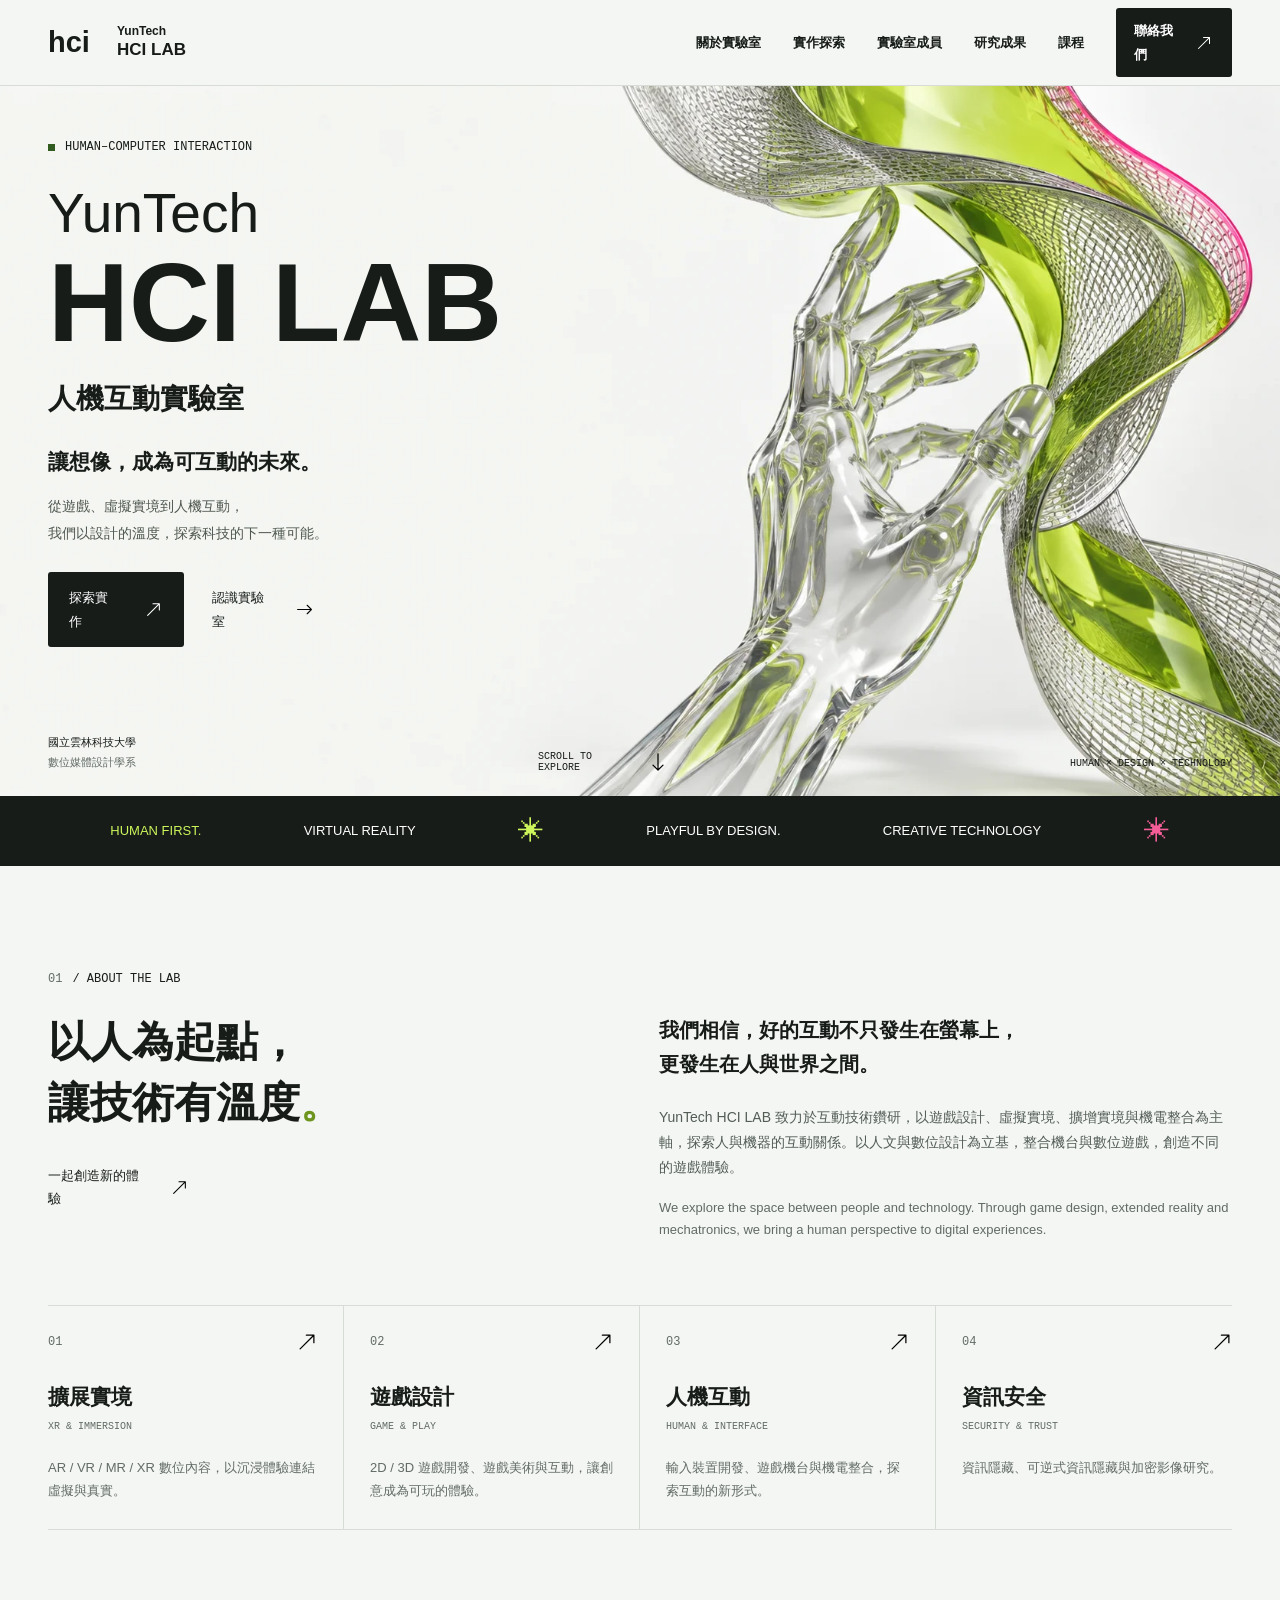
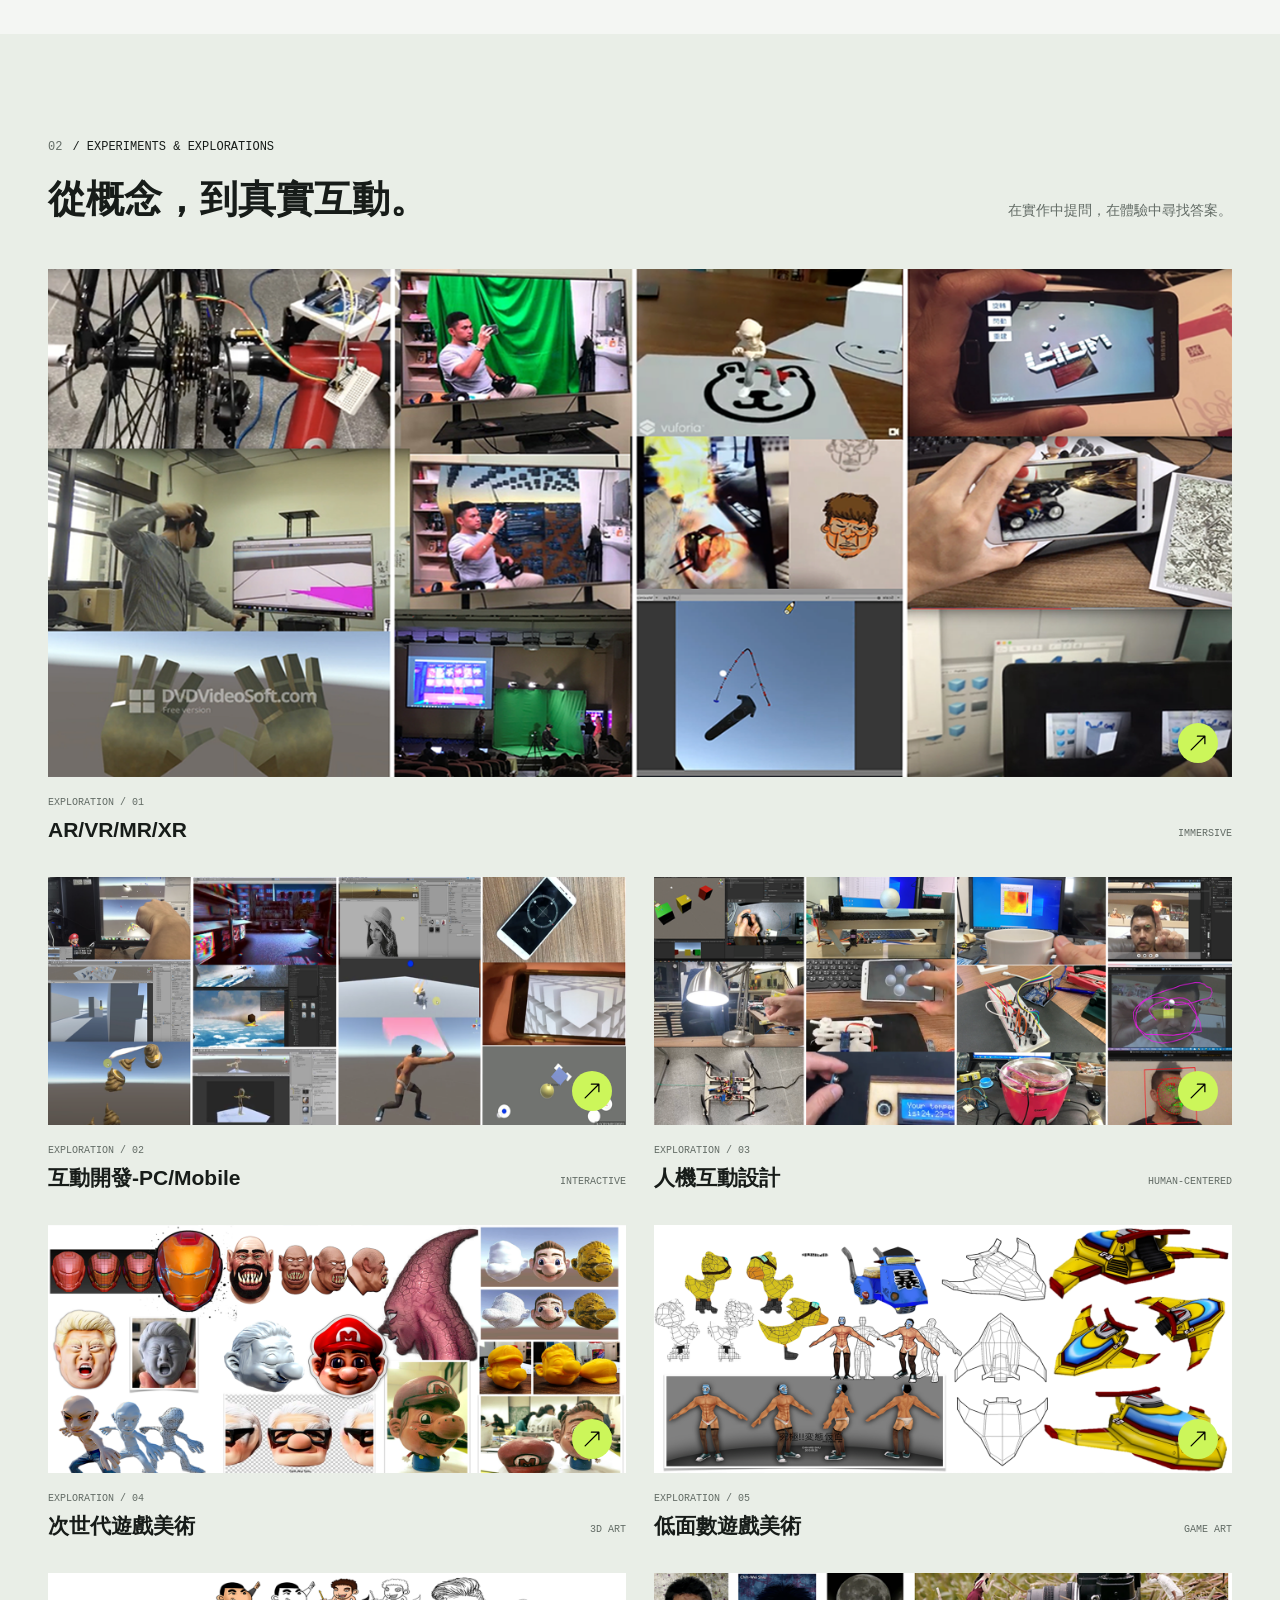
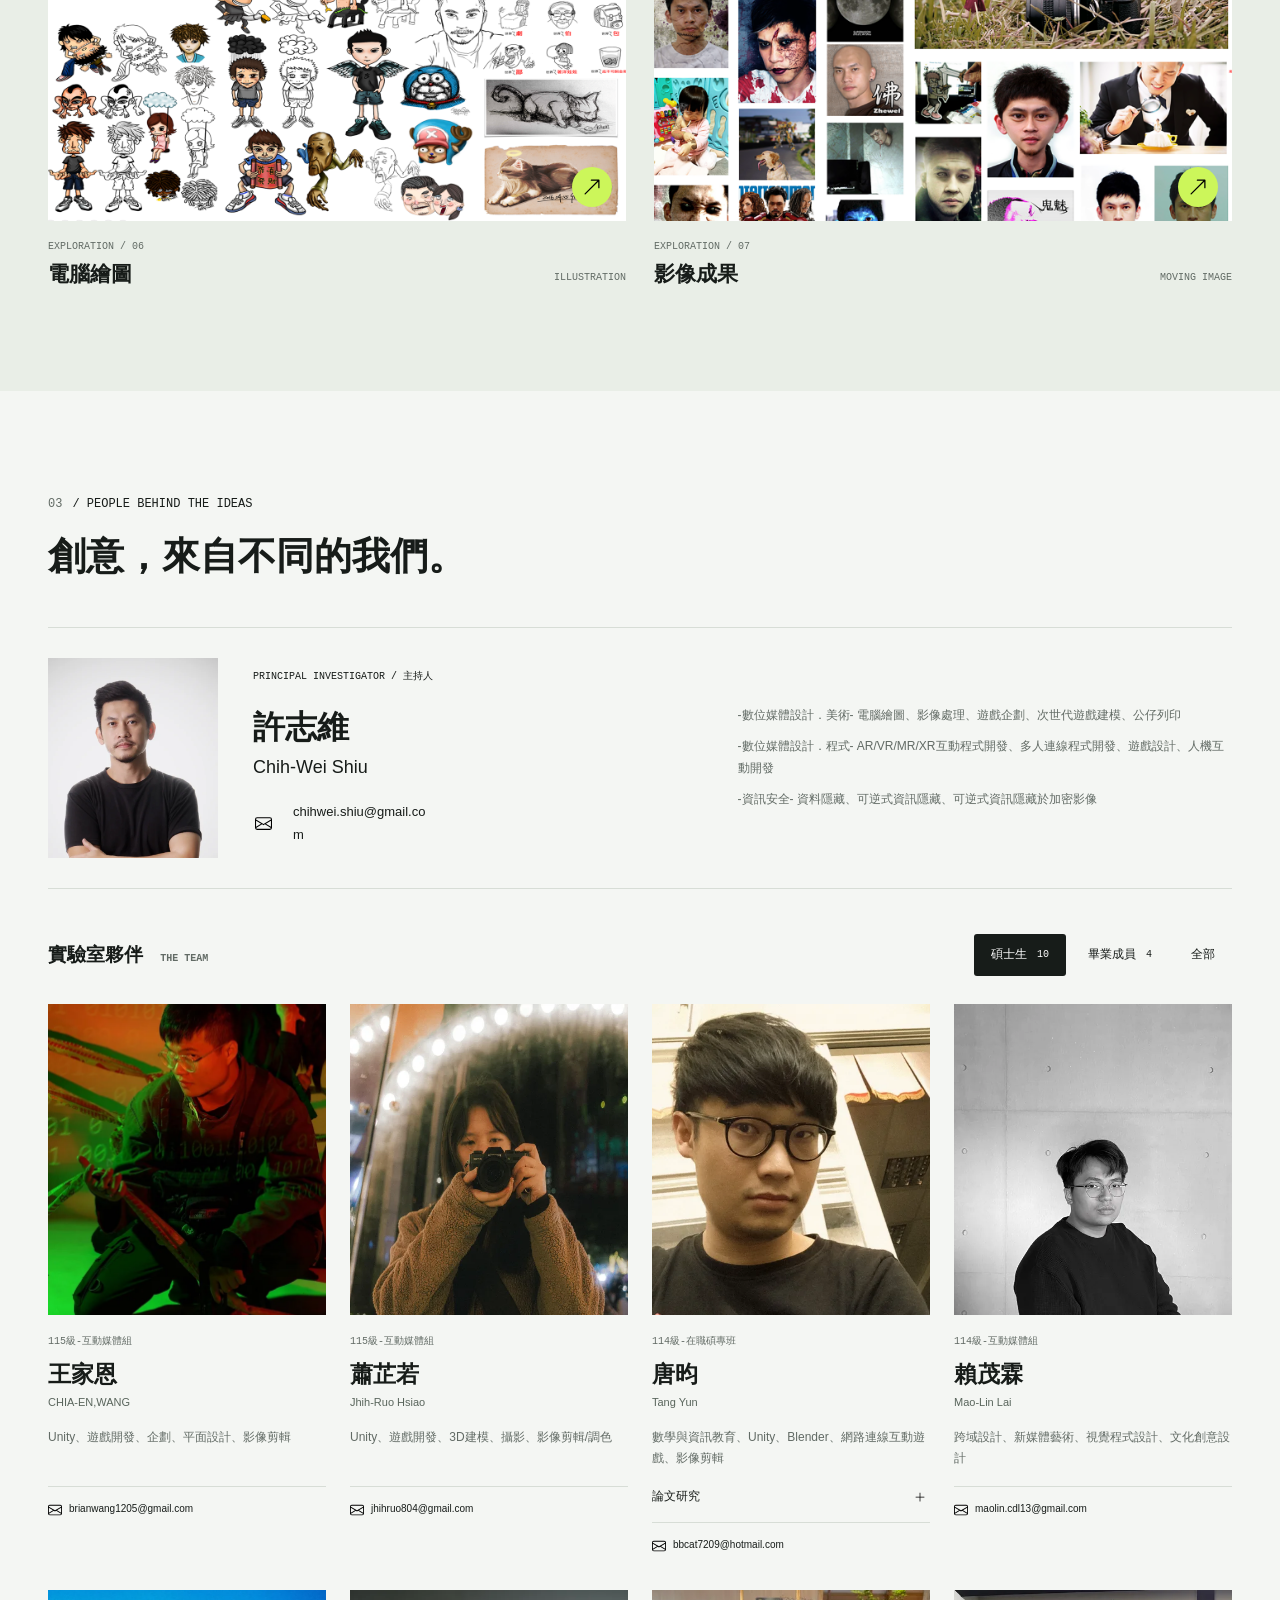
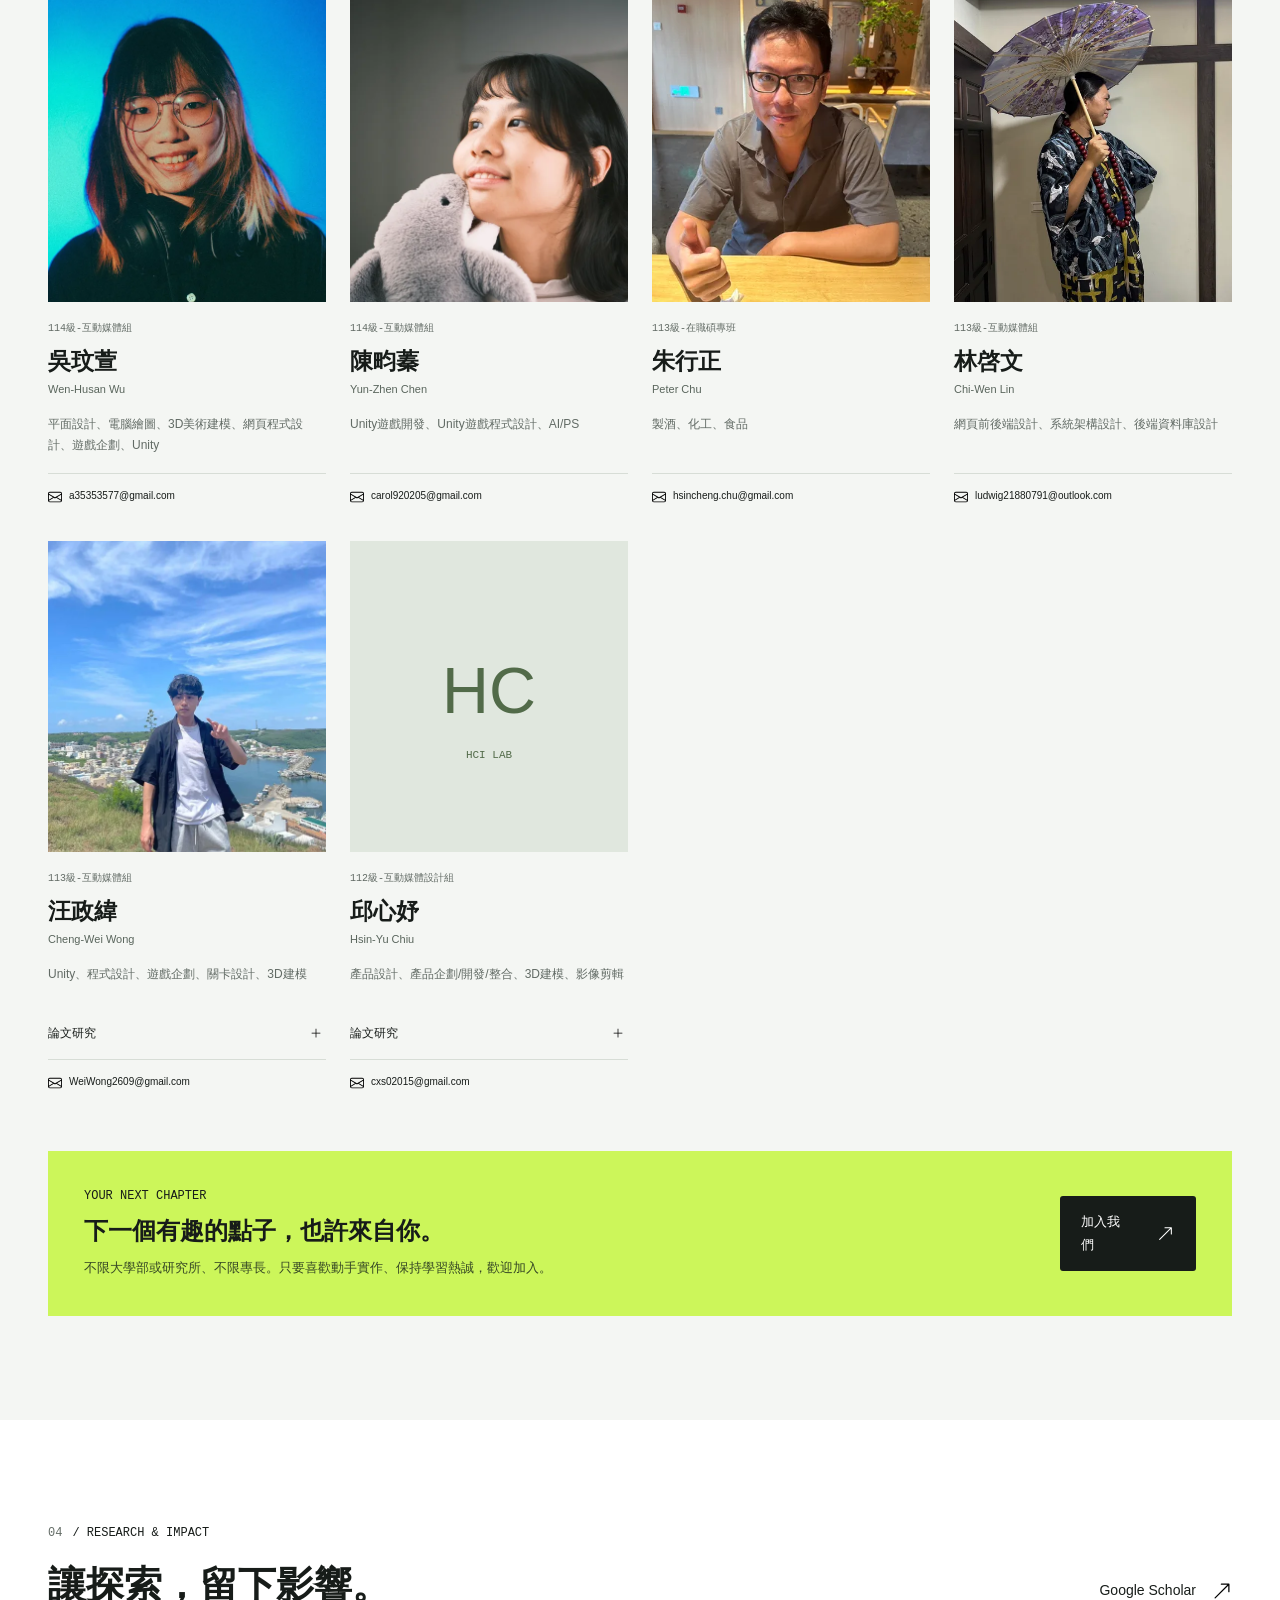
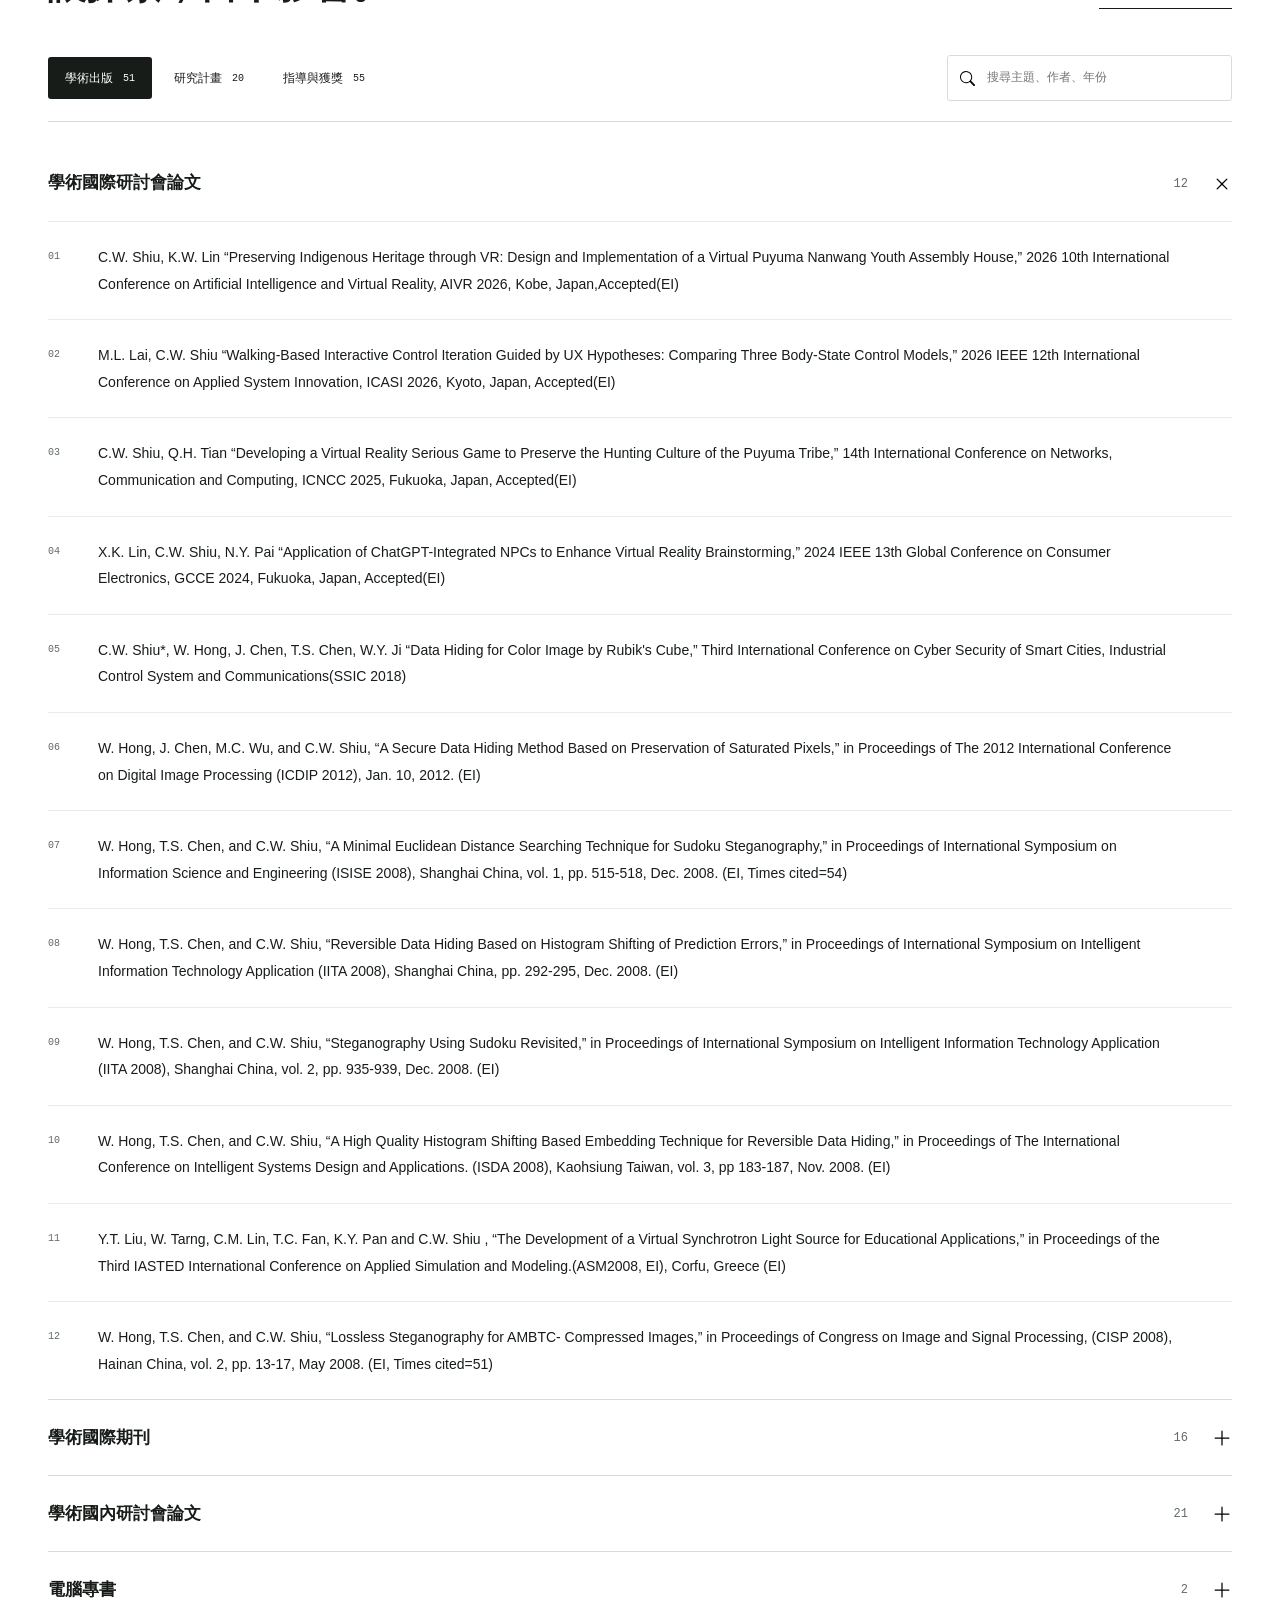
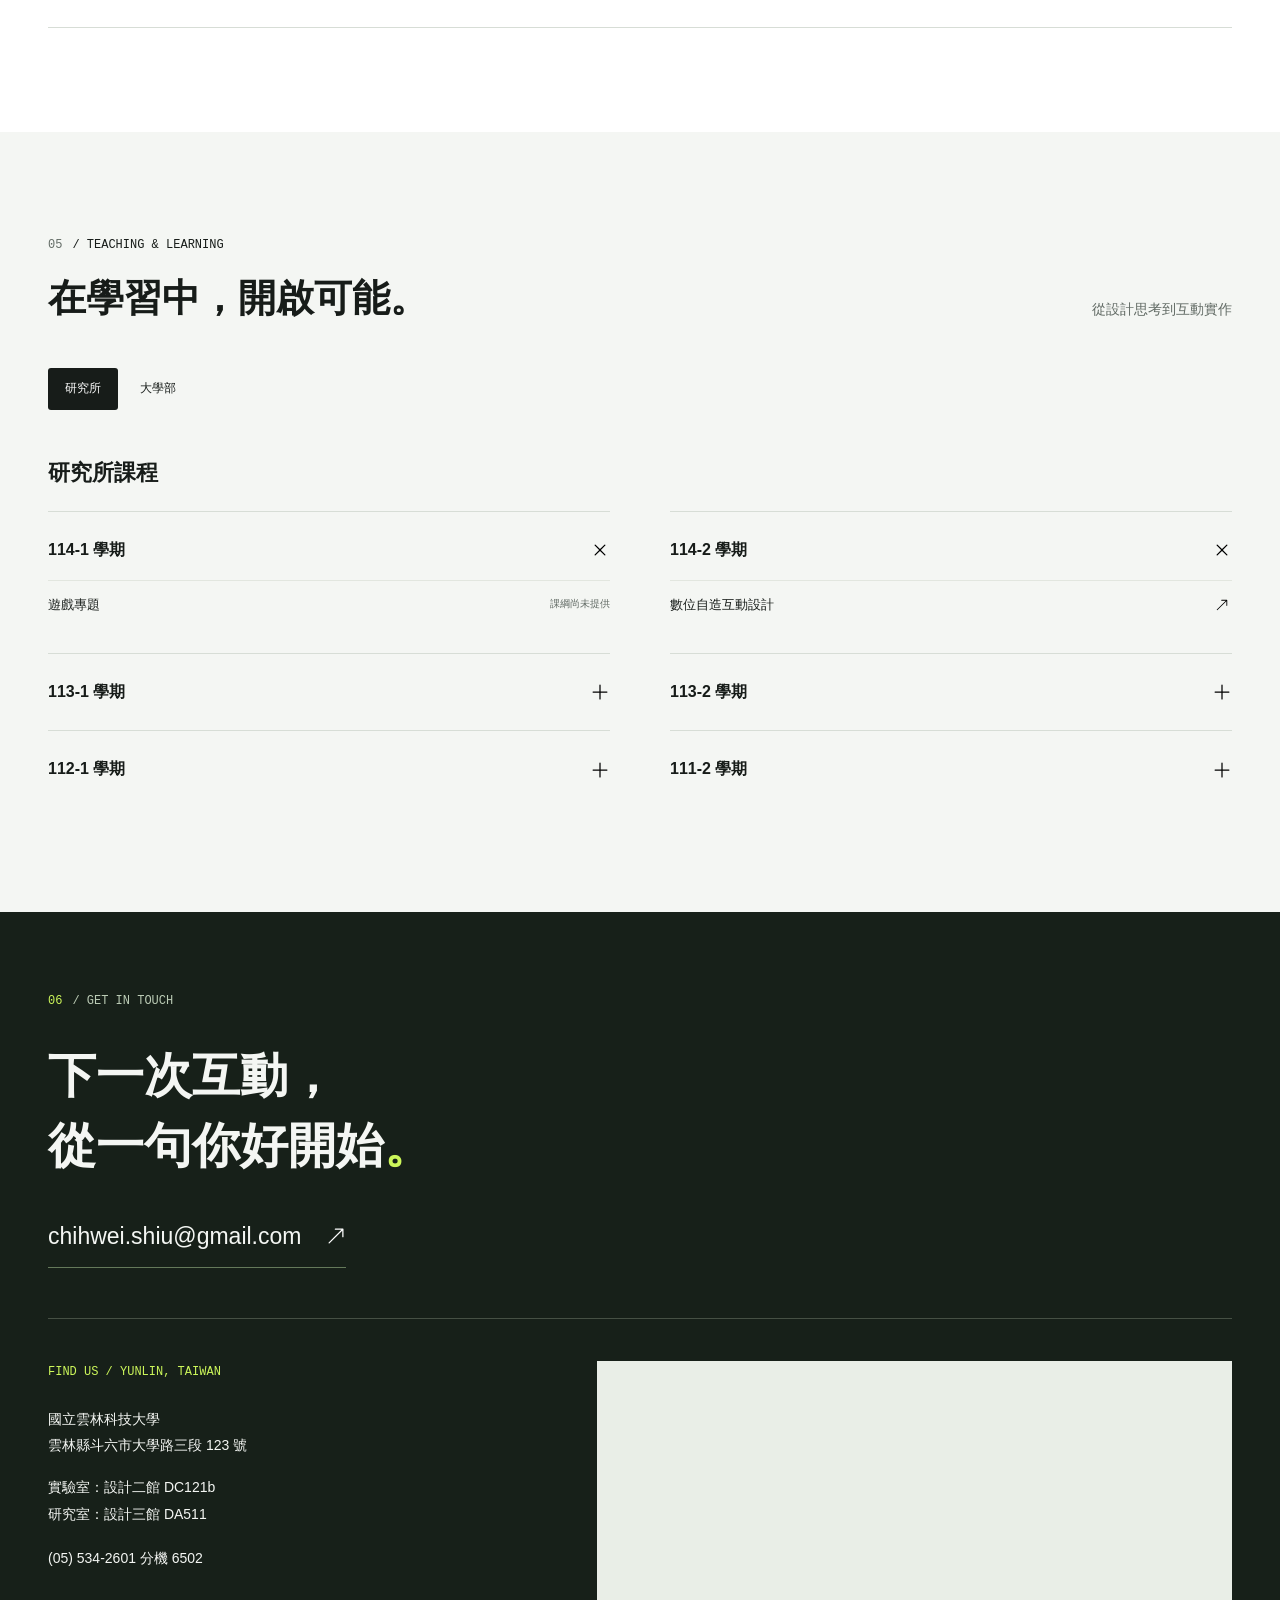
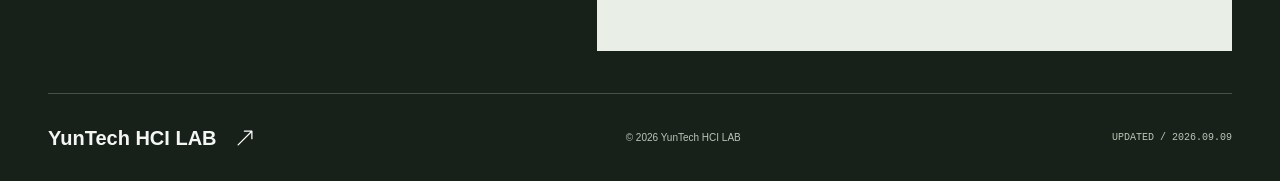
==== commit 6e0f3d9f: "Add files via upload" ====
--- a/index.html
+++ b/index.html
@@ -26,15 +26,15 @@
   <meta name="twitter:image:alt" content="YunTech HCI LAB 人與數位互動概念視覺">
   <link rel="icon" type="image/png" href="img/hciLABLOGOs.png">
   <link rel="preload" as="image" href="assets/hero.webp" imagesrcset="assets/hero-small.webp 960w, assets/hero.webp 1672w" imagesizes="100vw" fetchpriority="high">
-  <link rel="stylesheet" href="styles.css?v=20260909">
+  <link rel="stylesheet" href="styles.css?v=fedff7dccdab">
   <script type="application/ld+json">{"@context":"https://schema.org","@graph":[{"@type":"ResearchOrganization","@id":"https://yuntech-hci.github.io/#organization","name":"YunTech HCI LAB 人機互動實驗室","alternateName":"國立雲林科技大學數位媒體設計學系 人機互動實驗室","url":"https://yuntech-hci.github.io/","logo":"https://yuntech-hci.github.io/img/hciLABLOGO.png","email":"chihwei.shiu@gmail.com","telephone":"+886-5-5342601 ext. 6502","parentOrganization":{"@type":"CollegeOrUniversity","name":"國立雲林科技大學 National Yunlin University of Science and Technology"},"address":{"@type":"PostalAddress","streetAddress":"大學路三段123號","addressLocality":"斗六市","addressRegion":"雲林縣","addressCountry":"TW"},"member":{"@id":"https://yuntech-hci.github.io/#ShiuCW"},"knowsAbout":["人機互動","遊戲設計","虛擬實境","擴增實境","機電整合","資訊安全","可逆式資訊隱藏"]},{"@type":"WebSite","@id":"https://yuntech-hci.github.io/#website","name":"YunTech HCI LAB","url":"https://yuntech-hci.github.io/","inLanguage":"zh-TW","publisher":{"@id":"https://yuntech-hci.github.io/#organization"}},{"@type":"WebPage","@id":"https://yuntech-hci.github.io/#webpage","url":"https://yuntech-hci.github.io/","name":"YunTech HCI LAB 雲科大人機互動實驗室｜遊戲設計、VR／AR 與互動研究","description":"國立雲林科技大學數位媒體設計學系人機互動實驗室，由許志維主持。探索遊戲設計、VR／AR、機電整合與資訊安全，了解研究成果、實驗室成員、課程與合作資訊。","inLanguage":"zh-TW","dateModified":"2026-09-09","isPartOf":{"@id":"https://yuntech-hci.github.io/#website"},"about":{"@id":"https://yuntech-hci.github.io/#organization"},"primaryImageOfPage":{"@type":"ImageObject","url":"https://yuntech-hci.github.io/assets/social-cover.jpg","width":1200,"height":630}},{"@type":"Person","@id":"https://yuntech-hci.github.io/#ShiuCW","name":"許志維","alternateName":"Chih-Wei Shiu","jobTitle":"實驗室主持人","email":"chihwei.shiu@gmail.com","image":"https://yuntech-hci.github.io/assets/members/ShiuCW.webp","worksFor":{"@id":"https://yuntech-hci.github.io/#organization"}}]}</script>
-  <script src="app.js?v=20260909" defer></script>
+  <script src="app.js?v=b3ff4c9c90e1" defer></script>
 </head>
 <body>
 <a class="skip-link" href="#main">跳至主要內容</a>
 <header class="site-header">
   <div class="nav-wrap">
-    <a class="wordmark" href="#home" aria-label="YunTech HCI LAB 首頁"><span class="brand-glyph" aria-hidden="true">hci<span>↗</span></span><span>YunTech<span>HCI LAB</span></span></a>
+    <a class="wordmark" href="#home" aria-label="YunTech HCI LAB 首頁"><span class="brand-glyph" aria-hidden="true">hci</span><span>YunTech<span>HCI LAB</span></span></a>
     <button class="menu-toggle icon-button" type="button" aria-expanded="false" aria-controls="primary-nav" aria-label="開啟導覽選單" title="導覽選單" hidden><img class="icon " src="assets/icons/list.svg" width="20" height="20" alt="" aria-hidden="true"></button>
     <nav id="primary-nav" aria-label="主要導覽"><a href="#about">關於實驗室</a><a href="#works">實作探索</a><a href="#members">實驗室成員</a><a href="#research">研究成果</a><a href="#courses">課程</a><a class="nav-contact" href="#contact">聯絡我們<img class="icon " src="assets/icons/arrow-up-right.svg" width="20" height="20" alt="" aria-hidden="true"></a></nav>
   </div>
@@ -67,8 +67,8 @@
     <article class="pi" id="ShiuCW"><img class="pi-portrait" src="assets/members/ShiuCW.webp" width="560" height="660" alt="許志維 Chih-Wei Shiu，實驗室主持人" loading="lazy" decoding="async"><div class="pi-intro"><p class="eyebrow">PRINCIPAL INVESTIGATOR / 主持人</p><h3>許志維<span lang="en">Chih-Wei Shiu</span></h3><a class="text-link" href="mailto:chihwei.shiu@gmail.com"><img class="icon " src="assets/icons/envelope.svg" width="20" height="20" alt="" aria-hidden="true">chihwei.shiu@gmail.com</a></div><div class="pi-expertise"><p>-數位媒體設計．美術- 電腦繪圖、影像處理、遊戲企劃、次世代遊戲建模、公仔列印</p><p>-數位媒體設計．程式- AR/VR/MR/XR互動程式開發、多人連線程式開發、遊戲設計、人機互動開發</p><p>-資訊安全- 資料隱藏、可逆式資訊隱藏、可逆式資訊隱藏於加密影像</p></div></article>
     <div class="members-toolbar"><h3>實驗室夥伴 <span class="mono">THE TEAM</span></h3><div class="filter-buttons" data-member-filters aria-label="成員分類" hidden><button type="button" data-filter="graduate" aria-pressed="true">碩士生 <span>10</span></button><button type="button" data-filter="alumni" aria-pressed="false">畢業成員 <span>4</span></button><button type="button" data-filter="all" aria-pressed="false">全部</button></div></div>
     <div class="member-grid"><article class="member" id="WangCE" data-group="graduate">
-    <div class="portrait"><img src="assets/members/WangCE.webp" width="560" height="660" alt="CHIA-EN,WANG 王家恩" loading="lazy" decoding="async"><span class="new-label">NEW MEMBER / 115</span></div>
-    <div class="member-meta"><p class="mono">115級-互動媒體組</p><h3>王家恩</h3><p class="english-name" lang="en">Chia-En WANG</p><p class="skills">Unity、遊戲開發、企劃、平面設計、影像剪輯</p><a class="member-email" href="mailto:brianwang1205@gmail.com"><img class="icon " src="assets/icons/envelope.svg" width="20" height="20" alt="" aria-hidden="true"><span>brianwang1205@gmail.com</span></a></div>
+    <div class="portrait"><img src="assets/members/WangCE.webp" width="560" height="660" alt="CHIA-EN,WANG 王家恩" loading="lazy" decoding="async"></div>
+    <div class="member-meta"><p class="mono">115級-互動媒體組</p><h3>王家恩</h3><p class="english-name" lang="en">CHIA-EN,WANG</p><p class="skills">Unity、遊戲開發、企劃、平面設計、影像剪輯</p><a class="member-email" href="mailto:brianwang1205@gmail.com"><img class="icon " src="assets/icons/envelope.svg" width="20" height="20" alt="" aria-hidden="true"><span>brianwang1205@gmail.com</span></a></div>
   </article><article class="member" id="HsiaoJR" data-group="graduate">
     <div class="portrait"><img src="assets/members/HsiaoJR.webp" width="560" height="660" alt="Jhih-Ruo Hsiao 蕭芷若" loading="lazy" decoding="async"></div>
     <div class="member-meta"><p class="mono">115級-互動媒體組</p><h3>蕭芷若</h3><p class="english-name" lang="en">Jhih-Ruo Hsiao</p><p class="skills">Unity、遊戲開發、3D建模、攝影、影像剪輯/調色</p><a class="member-email" href="mailto:jhihruo804@gmail.com"><img class="icon " src="assets/icons/envelope.svg" width="20" height="20" alt="" aria-hidden="true"><span>jhihruo804@gmail.com</span></a></div>
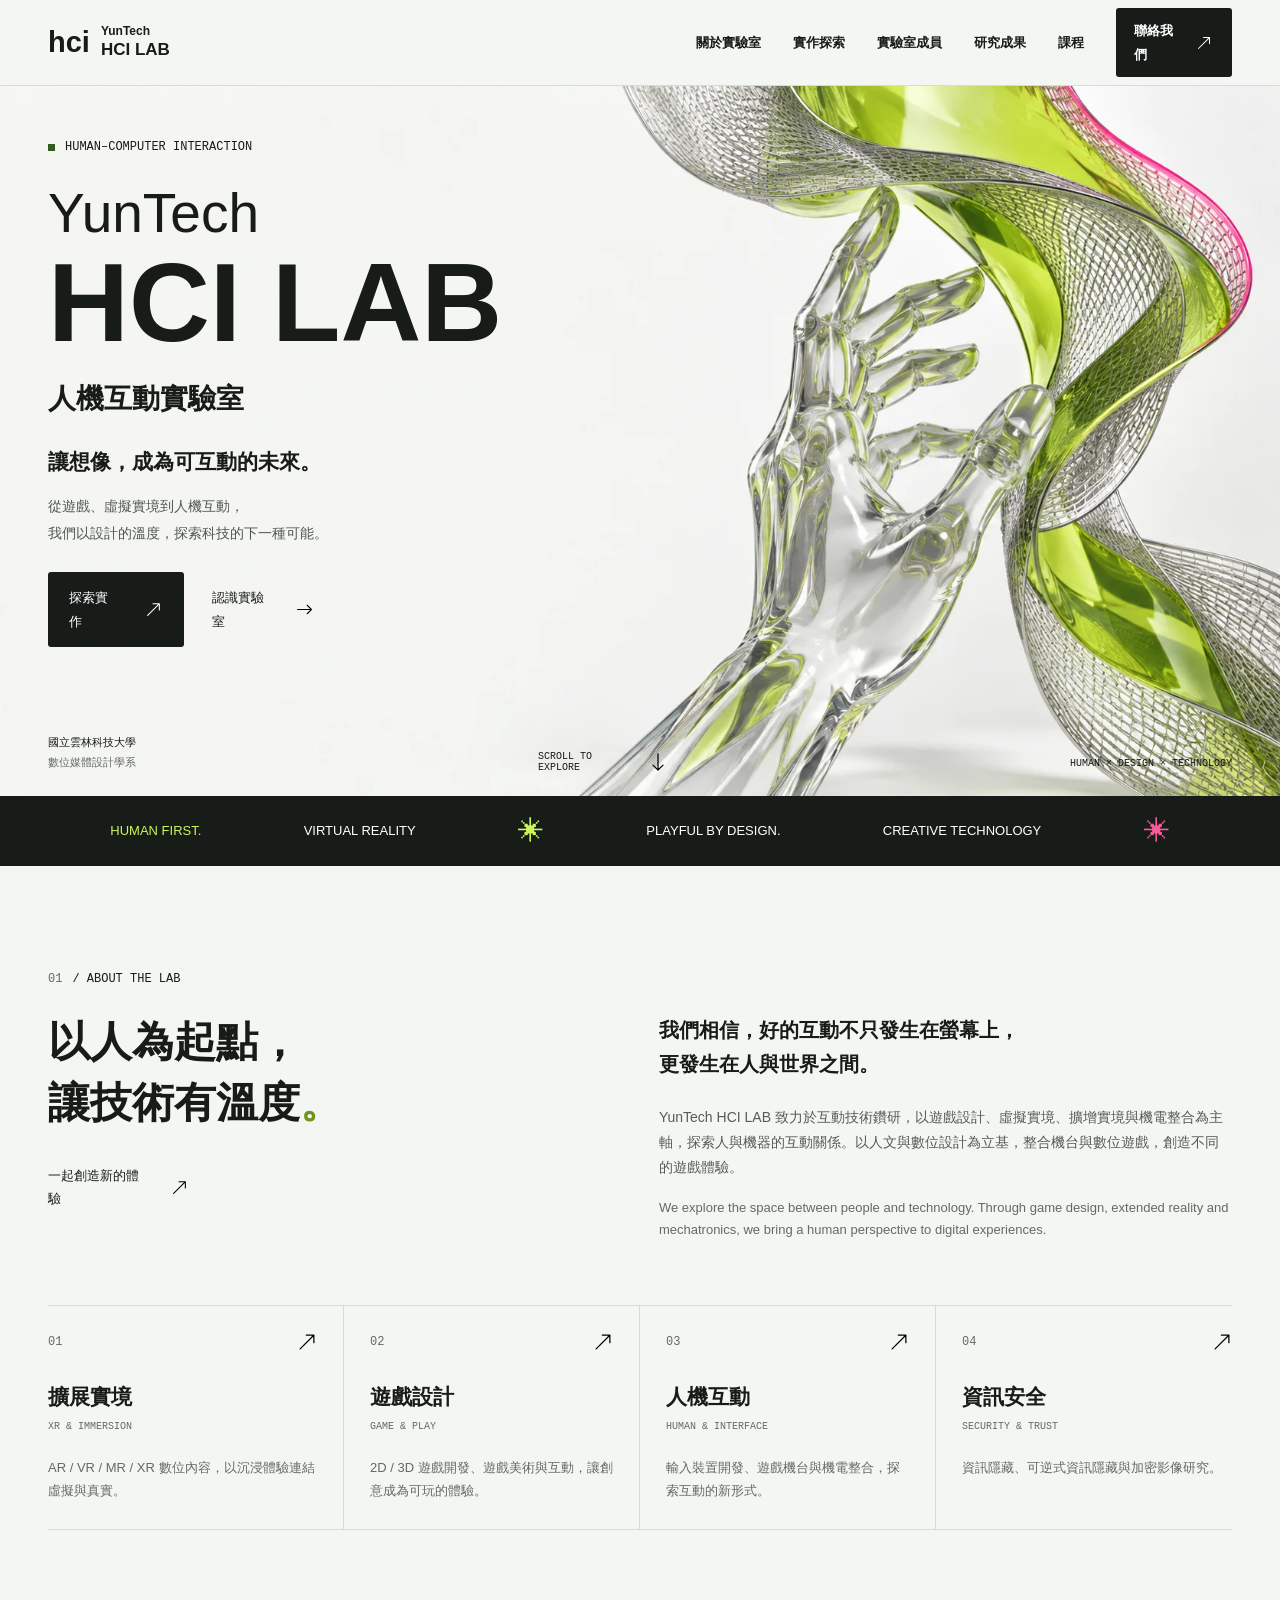
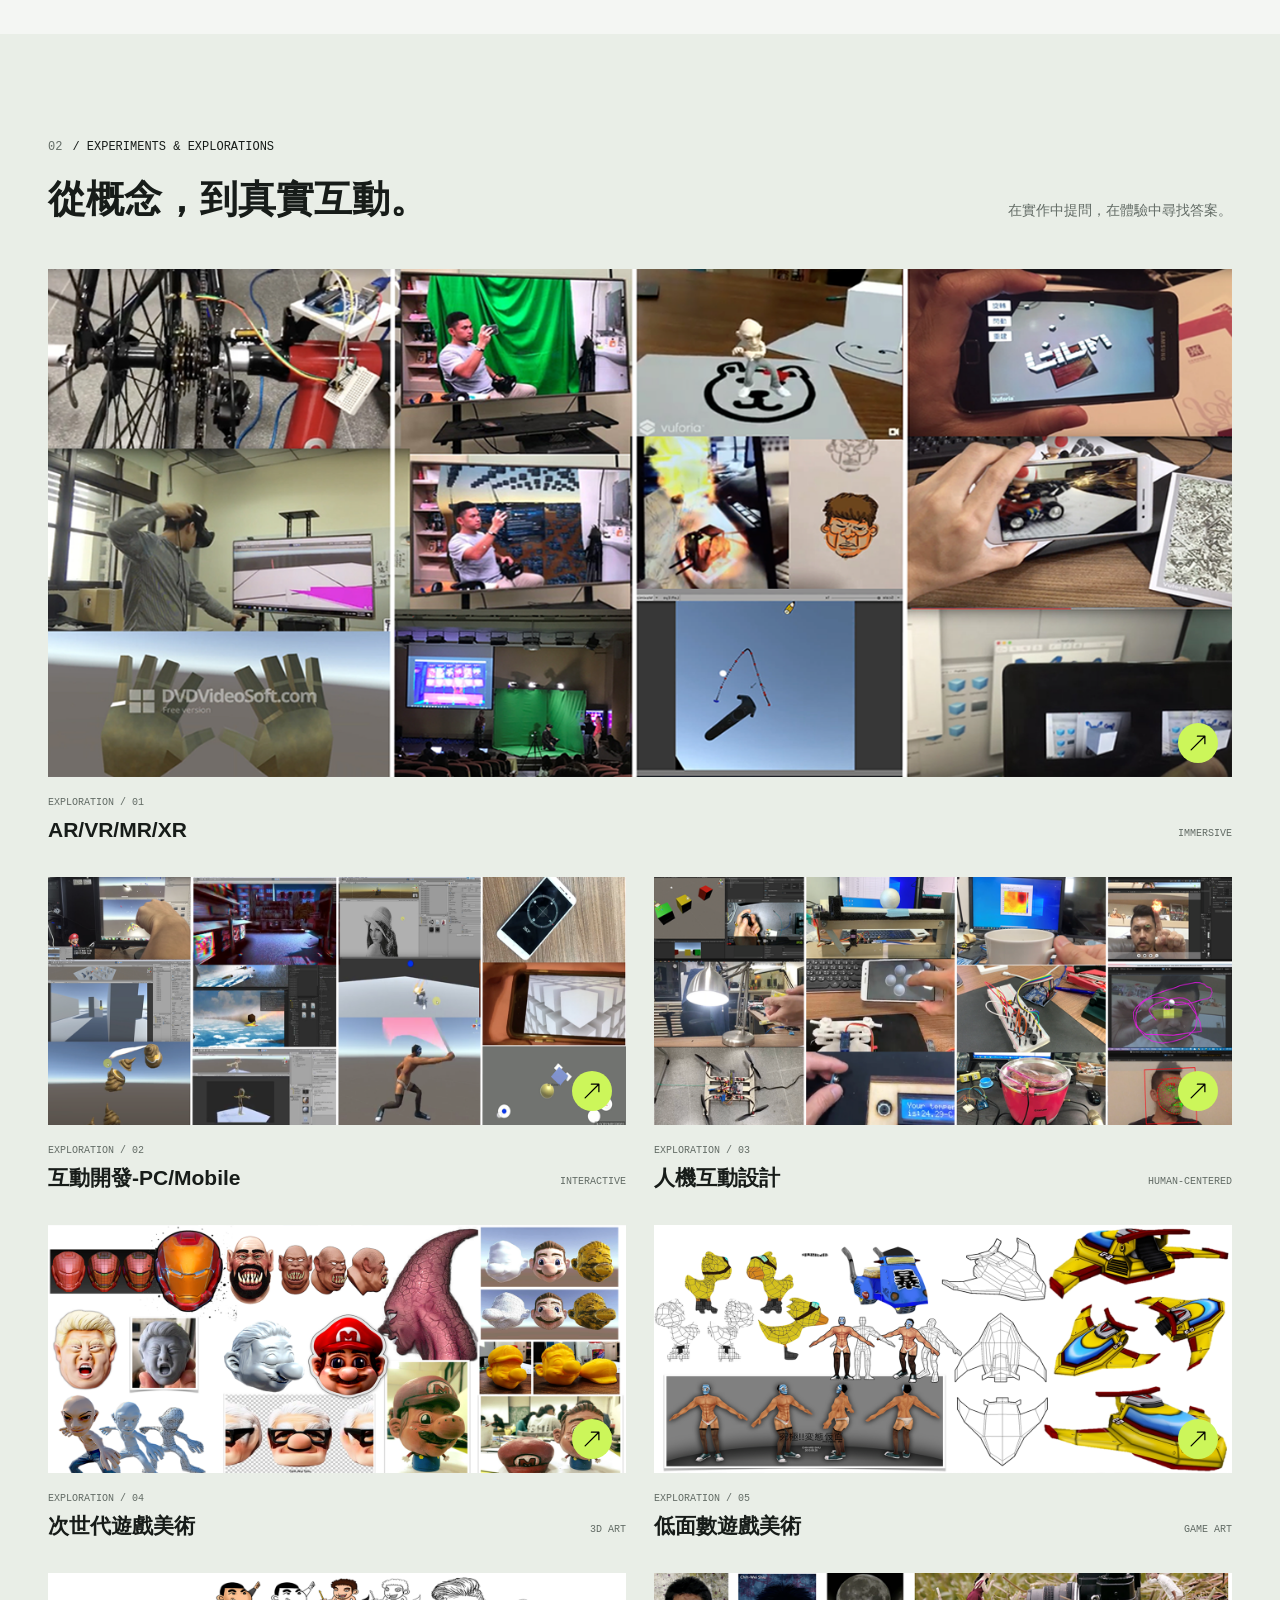
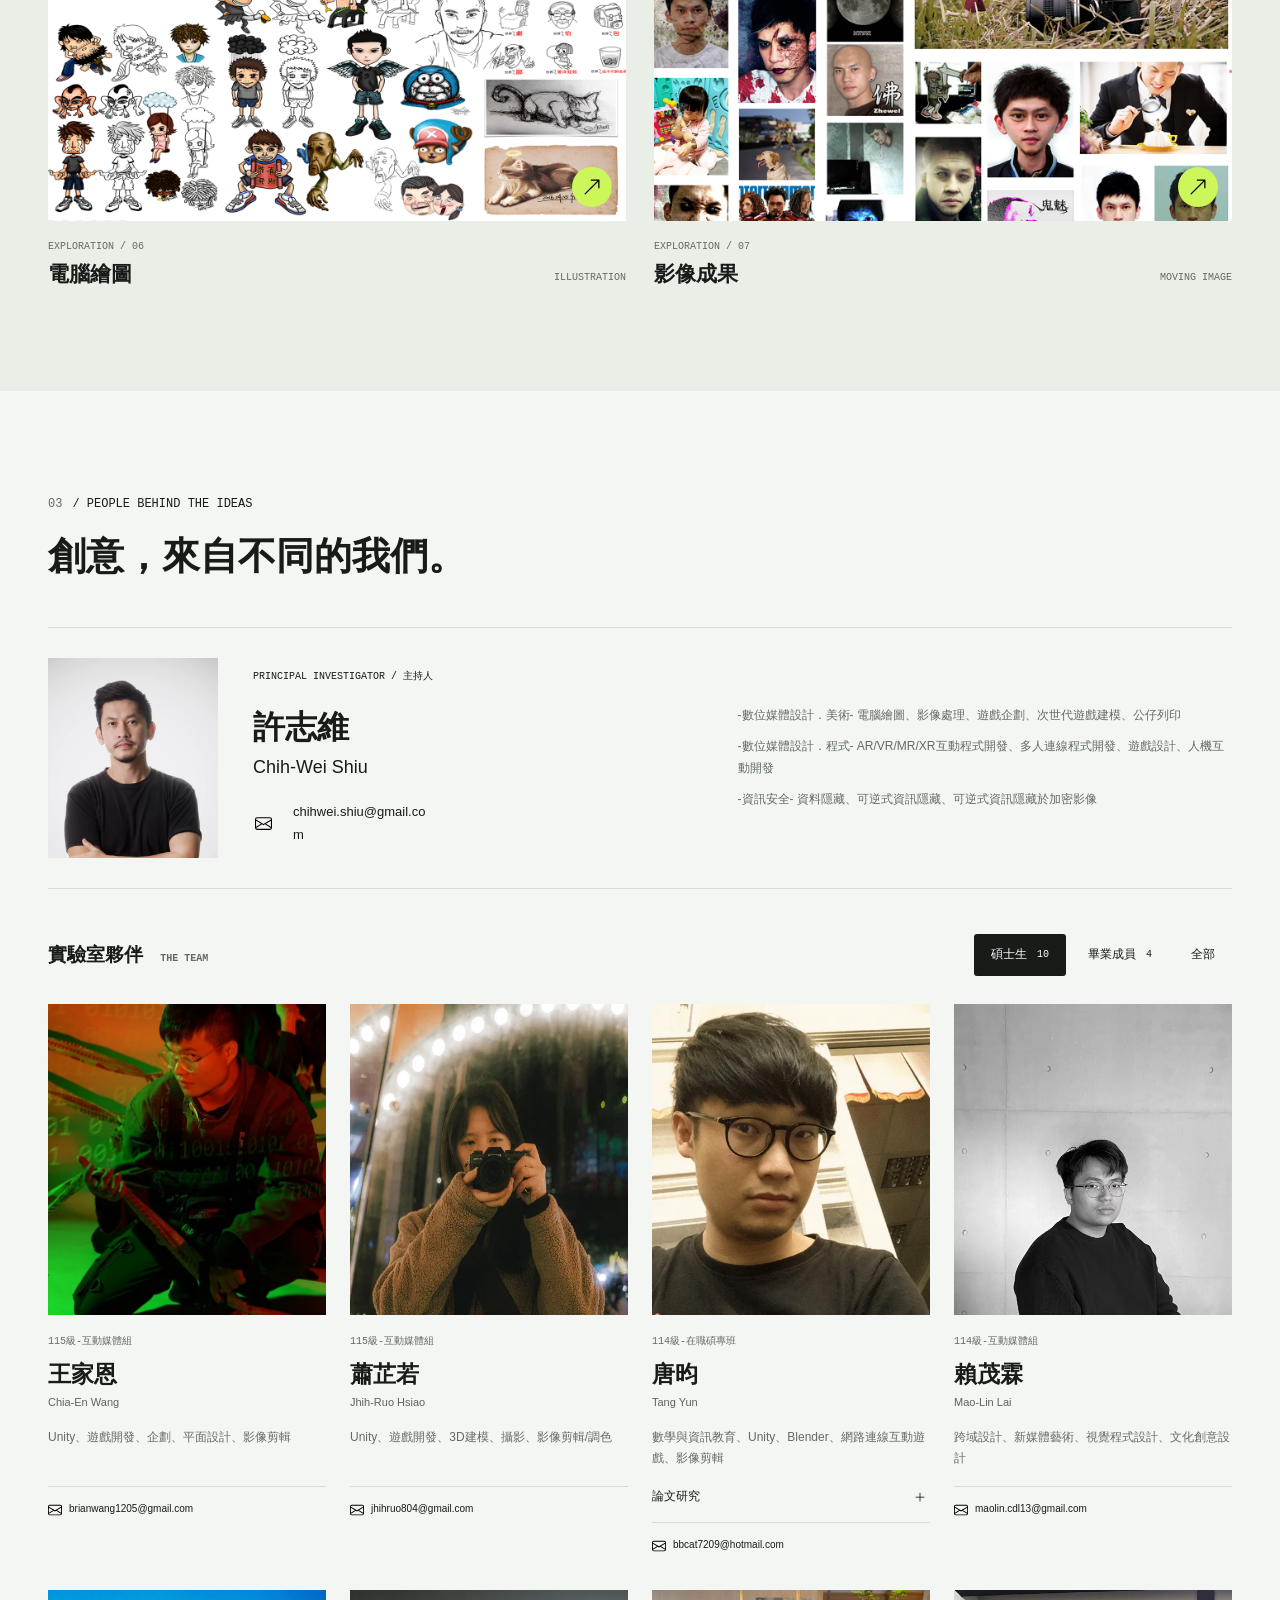
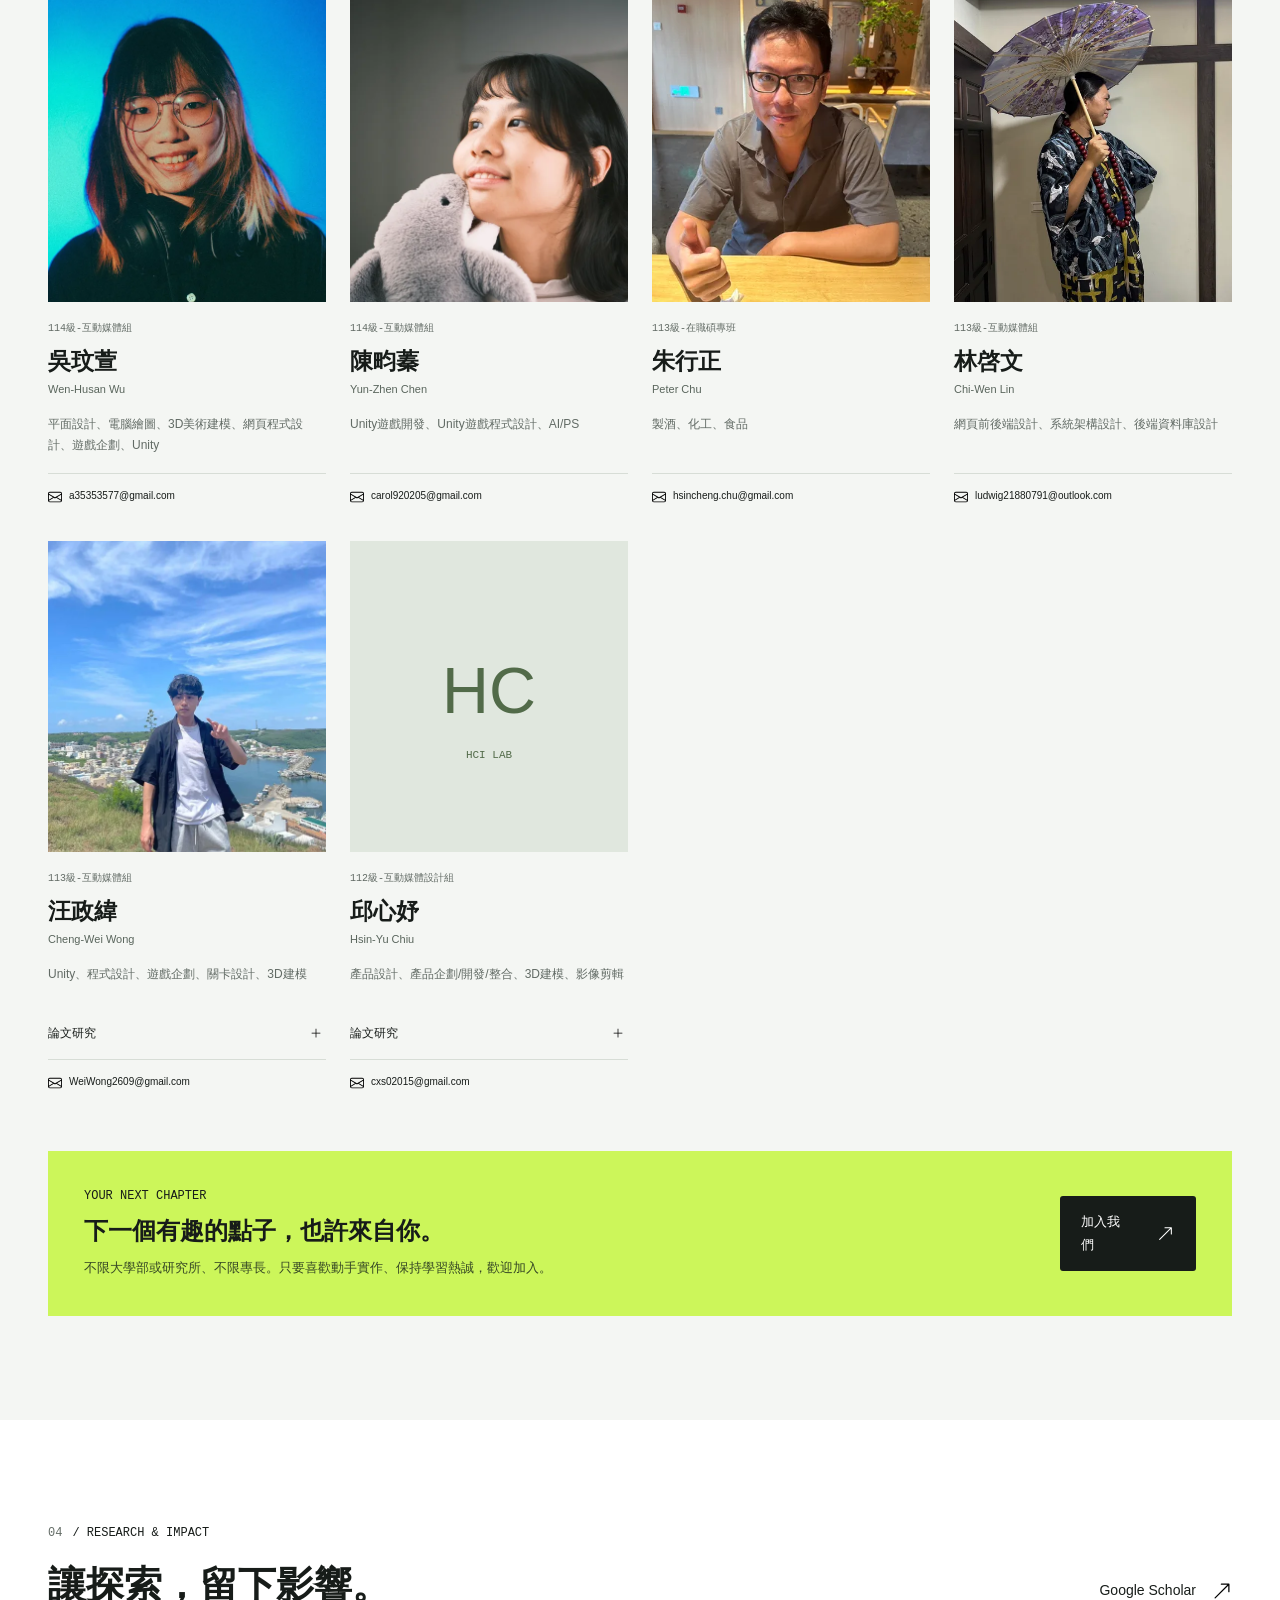
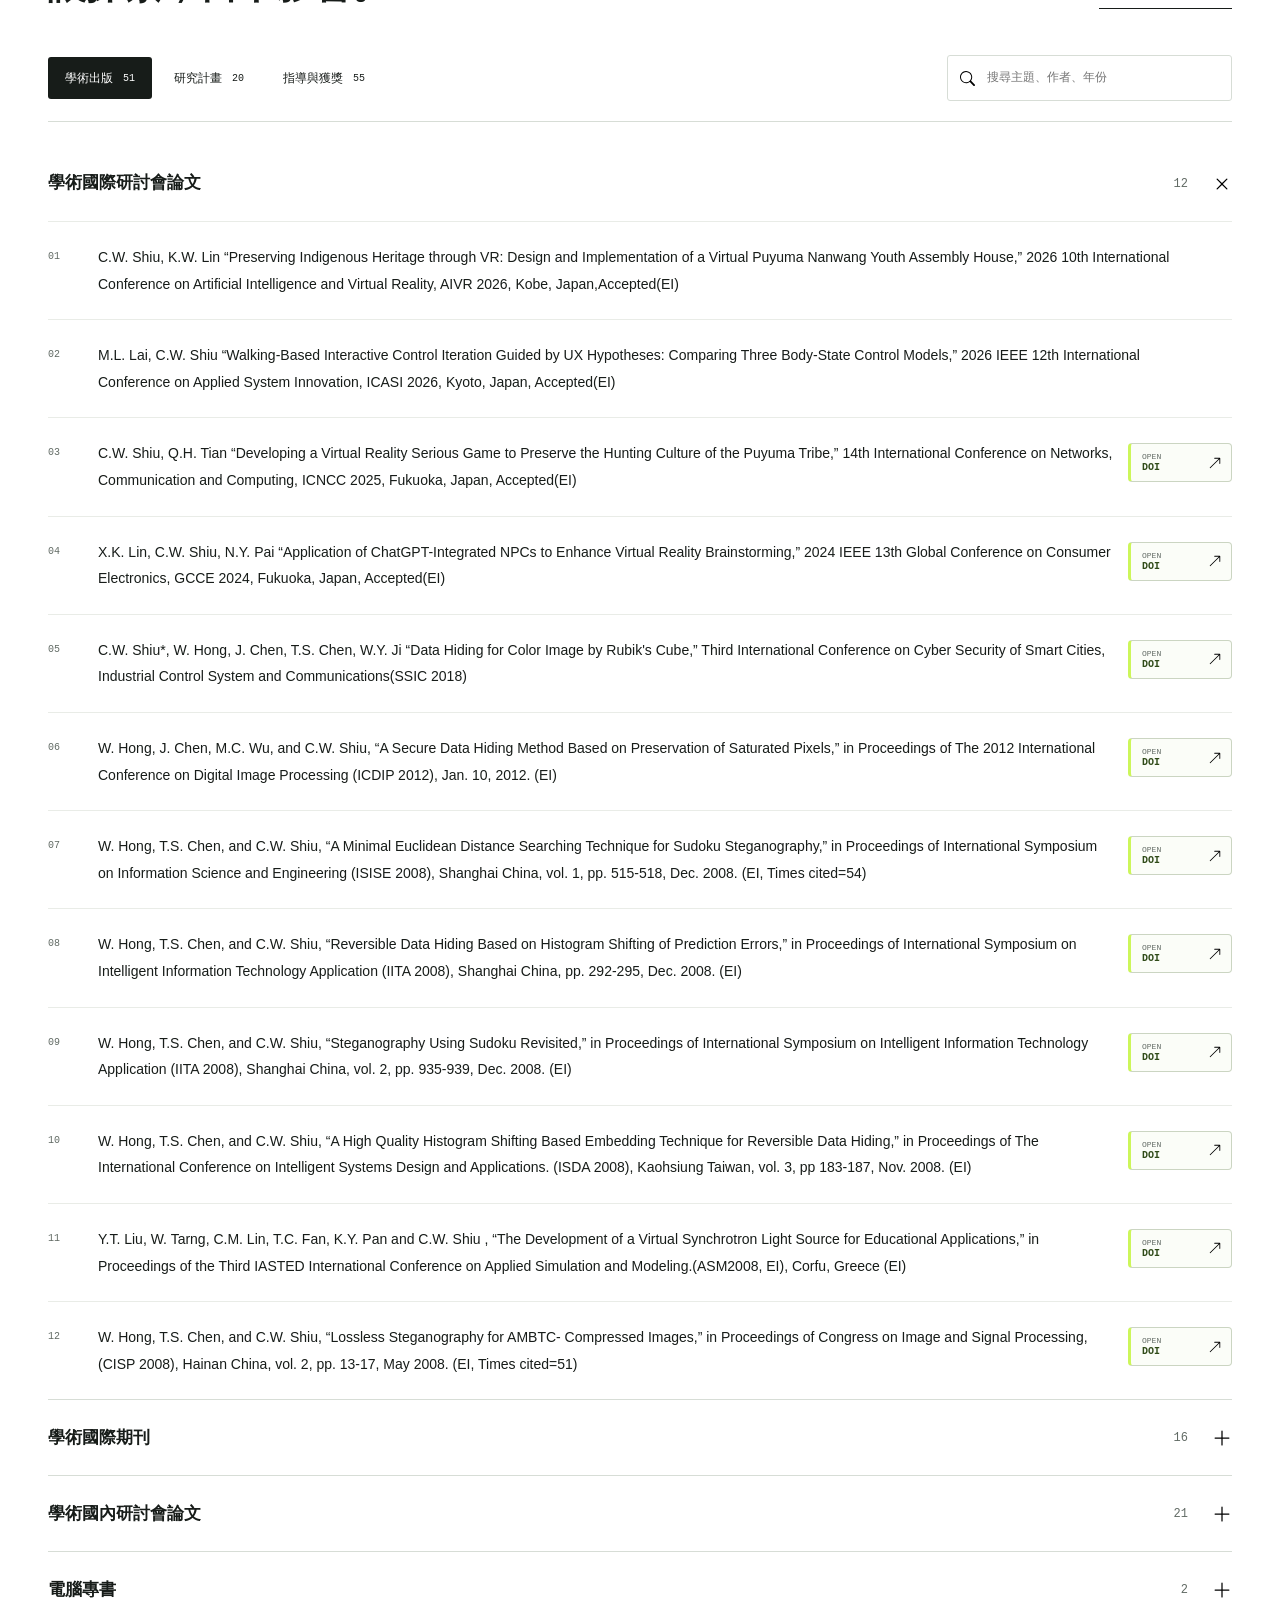
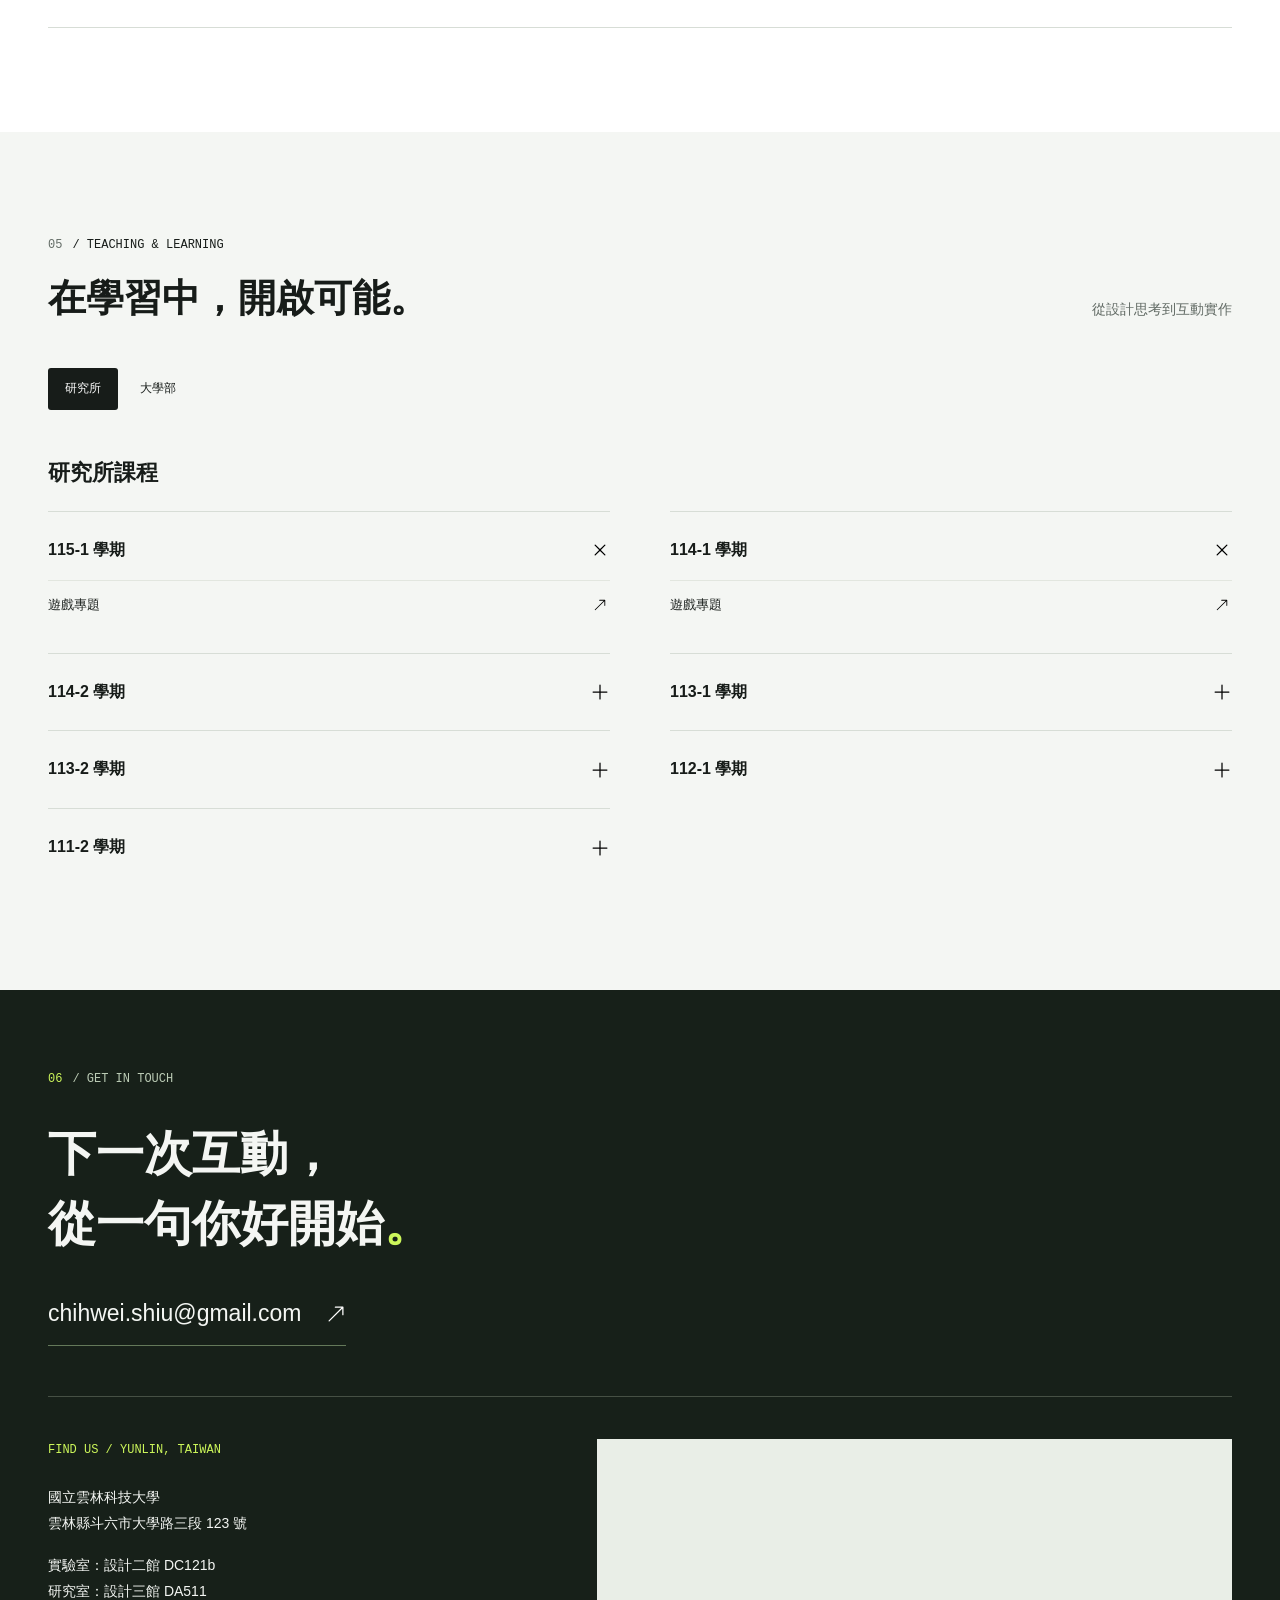
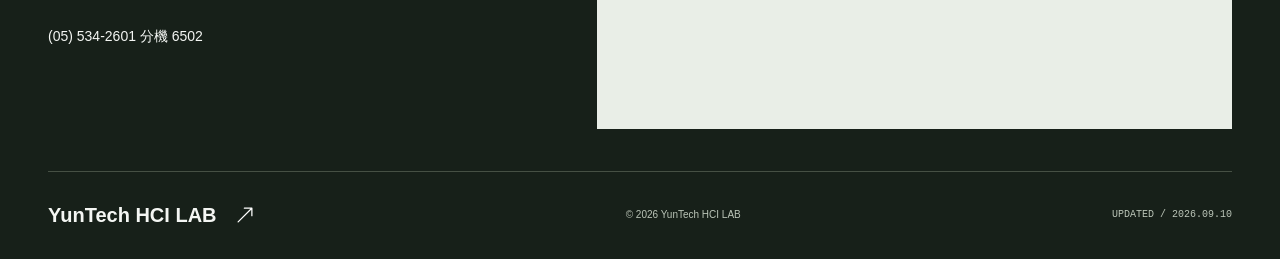
==== commit 0d8ad0c2: "Add files via upload" ====
--- a/index.html
+++ b/index.html
@@ -26,8 +26,8 @@
   <meta name="twitter:image:alt" content="YunTech HCI LAB 人與數位互動概念視覺">
   <link rel="icon" type="image/png" href="img/hciLABLOGOs.png">
   <link rel="preload" as="image" href="assets/hero.webp" imagesrcset="assets/hero-small.webp 960w, assets/hero.webp 1672w" imagesizes="100vw" fetchpriority="high">
-  <link rel="stylesheet" href="styles.css?v=fedff7dccdab">
-  <script type="application/ld+json">{"@context":"https://schema.org","@graph":[{"@type":"ResearchOrganization","@id":"https://yuntech-hci.github.io/#organization","name":"YunTech HCI LAB 人機互動實驗室","alternateName":"國立雲林科技大學數位媒體設計學系 人機互動實驗室","url":"https://yuntech-hci.github.io/","logo":"https://yuntech-hci.github.io/img/hciLABLOGO.png","email":"chihwei.shiu@gmail.com","telephone":"+886-5-5342601 ext. 6502","parentOrganization":{"@type":"CollegeOrUniversity","name":"國立雲林科技大學 National Yunlin University of Science and Technology"},"address":{"@type":"PostalAddress","streetAddress":"大學路三段123號","addressLocality":"斗六市","addressRegion":"雲林縣","addressCountry":"TW"},"member":{"@id":"https://yuntech-hci.github.io/#ShiuCW"},"knowsAbout":["人機互動","遊戲設計","虛擬實境","擴增實境","機電整合","資訊安全","可逆式資訊隱藏"]},{"@type":"WebSite","@id":"https://yuntech-hci.github.io/#website","name":"YunTech HCI LAB","url":"https://yuntech-hci.github.io/","inLanguage":"zh-TW","publisher":{"@id":"https://yuntech-hci.github.io/#organization"}},{"@type":"WebPage","@id":"https://yuntech-hci.github.io/#webpage","url":"https://yuntech-hci.github.io/","name":"YunTech HCI LAB 雲科大人機互動實驗室｜遊戲設計、VR／AR 與互動研究","description":"國立雲林科技大學數位媒體設計學系人機互動實驗室，由許志維主持。探索遊戲設計、VR／AR、機電整合與資訊安全，了解研究成果、實驗室成員、課程與合作資訊。","inLanguage":"zh-TW","dateModified":"2026-09-09","isPartOf":{"@id":"https://yuntech-hci.github.io/#website"},"about":{"@id":"https://yuntech-hci.github.io/#organization"},"primaryImageOfPage":{"@type":"ImageObject","url":"https://yuntech-hci.github.io/assets/social-cover.jpg","width":1200,"height":630}},{"@type":"Person","@id":"https://yuntech-hci.github.io/#ShiuCW","name":"許志維","alternateName":"Chih-Wei Shiu","jobTitle":"實驗室主持人","email":"chihwei.shiu@gmail.com","image":"https://yuntech-hci.github.io/assets/members/ShiuCW.webp","worksFor":{"@id":"https://yuntech-hci.github.io/#organization"}}]}</script>
+  <link rel="stylesheet" href="styles.css?v=d76be12e4a4f">
+  <script type="application/ld+json">{"@context":"https://schema.org","@graph":[{"@type":"ResearchOrganization","@id":"https://yuntech-hci.github.io/#organization","name":"YunTech HCI LAB 人機互動實驗室","alternateName":"國立雲林科技大學數位媒體設計學系 人機互動實驗室","url":"https://yuntech-hci.github.io/","logo":"https://yuntech-hci.github.io/img/hciLABLOGO.png","email":"chihwei.shiu@gmail.com","telephone":"+886-5-5342601 ext. 6502","parentOrganization":{"@type":"CollegeOrUniversity","name":"國立雲林科技大學 National Yunlin University of Science and Technology"},"address":{"@type":"PostalAddress","streetAddress":"大學路三段123號","addressLocality":"斗六市","addressRegion":"雲林縣","addressCountry":"TW"},"member":{"@id":"https://yuntech-hci.github.io/#ShiuCW"},"knowsAbout":["人機互動","遊戲設計","虛擬實境","擴增實境","機電整合","資訊安全","可逆式資訊隱藏"]},{"@type":"WebSite","@id":"https://yuntech-hci.github.io/#website","name":"YunTech HCI LAB","url":"https://yuntech-hci.github.io/","inLanguage":"zh-TW","publisher":{"@id":"https://yuntech-hci.github.io/#organization"}},{"@type":"WebPage","@id":"https://yuntech-hci.github.io/#webpage","url":"https://yuntech-hci.github.io/","name":"YunTech HCI LAB 雲科大人機互動實驗室｜遊戲設計、VR／AR 與互動研究","description":"國立雲林科技大學數位媒體設計學系人機互動實驗室，由許志維主持。探索遊戲設計、VR／AR、機電整合與資訊安全，了解研究成果、實驗室成員、課程與合作資訊。","inLanguage":"zh-TW","dateModified":"2026-09-10","isPartOf":{"@id":"https://yuntech-hci.github.io/#website"},"about":{"@id":"https://yuntech-hci.github.io/#organization"},"primaryImageOfPage":{"@type":"ImageObject","url":"https://yuntech-hci.github.io/assets/social-cover.jpg","width":1200,"height":630}},{"@type":"Person","@id":"https://yuntech-hci.github.io/#ShiuCW","name":"許志維","alternateName":"Chih-Wei Shiu","jobTitle":"實驗室主持人","email":"chihwei.shiu@gmail.com","image":"https://yuntech-hci.github.io/assets/members/ShiuCW.webp","worksFor":{"@id":"https://yuntech-hci.github.io/#organization"}}]}</script>
   <script src="app.js?v=b3ff4c9c90e1" defer></script>
 </head>
 <body>
@@ -67,8 +67,8 @@
     <article class="pi" id="ShiuCW"><img class="pi-portrait" src="assets/members/ShiuCW.webp" width="560" height="660" alt="許志維 Chih-Wei Shiu，實驗室主持人" loading="lazy" decoding="async"><div class="pi-intro"><p class="eyebrow">PRINCIPAL INVESTIGATOR / 主持人</p><h3>許志維<span lang="en">Chih-Wei Shiu</span></h3><a class="text-link" href="mailto:chihwei.shiu@gmail.com"><img class="icon " src="assets/icons/envelope.svg" width="20" height="20" alt="" aria-hidden="true">chihwei.shiu@gmail.com</a></div><div class="pi-expertise"><p>-數位媒體設計．美術- 電腦繪圖、影像處理、遊戲企劃、次世代遊戲建模、公仔列印</p><p>-數位媒體設計．程式- AR/VR/MR/XR互動程式開發、多人連線程式開發、遊戲設計、人機互動開發</p><p>-資訊安全- 資料隱藏、可逆式資訊隱藏、可逆式資訊隱藏於加密影像</p></div></article>
     <div class="members-toolbar"><h3>實驗室夥伴 <span class="mono">THE TEAM</span></h3><div class="filter-buttons" data-member-filters aria-label="成員分類" hidden><button type="button" data-filter="graduate" aria-pressed="true">碩士生 <span>10</span></button><button type="button" data-filter="alumni" aria-pressed="false">畢業成員 <span>4</span></button><button type="button" data-filter="all" aria-pressed="false">全部</button></div></div>
     <div class="member-grid"><article class="member" id="WangCE" data-group="graduate">
-    <div class="portrait"><img src="assets/members/WangCE.webp" width="560" height="660" alt="CHIA-EN,WANG 王家恩" loading="lazy" decoding="async"></div>
-    <div class="member-meta"><p class="mono">115級-互動媒體組</p><h3>王家恩</h3><p class="english-name" lang="en">CHIA-EN,WANG</p><p class="skills">Unity、遊戲開發、企劃、平面設計、影像剪輯</p><a class="member-email" href="mailto:brianwang1205@gmail.com"><img class="icon " src="assets/icons/envelope.svg" width="20" height="20" alt="" aria-hidden="true"><span>brianwang1205@gmail.com</span></a></div>
+    <div class="portrait"><img src="assets/members/WangCE.webp" width="560" height="660" alt="Chia-En Wang 王家恩" loading="lazy" decoding="async"></div>
+    <div class="member-meta"><p class="mono">115級-互動媒體組</p><h3>王家恩</h3><p class="english-name" lang="en">Chia-En Wang</p><p class="skills">Unity、遊戲開發、企劃、平面設計、影像剪輯</p><a class="member-email" href="mailto:brianwang1205@gmail.com"><img class="icon " src="assets/icons/envelope.svg" width="20" height="20" alt="" aria-hidden="true"><span>brianwang1205@gmail.com</span></a></div>
   </article><article class="member" id="HsiaoJR" data-group="graduate">
     <div class="portrait"><img src="assets/members/HsiaoJR.webp" width="560" height="660" alt="Jhih-Ruo Hsiao 蕭芷若" loading="lazy" decoding="async"></div>
     <div class="member-meta"><p class="mono">115級-互動媒體組</p><h3>蕭芷若</h3><p class="english-name" lang="en">Jhih-Ruo Hsiao</p><p class="skills">Unity、遊戲開發、3D建模、攝影、影像剪輯/調色</p><a class="member-email" href="mailto:jhihruo804@gmail.com"><img class="icon " src="assets/icons/envelope.svg" width="20" height="20" alt="" aria-hidden="true"><span>jhihruo804@gmail.com</span></a></div>
@@ -115,18 +115,18 @@
     <div class="section-heading"><div><p class="eyebrow"><span>04</span> / RESEARCH & IMPACT</p><h2>讓探索，留下影響。</h2></div><a href="https://scholar.google.com.tw/citations?user=rNASP-UAAAAJ&amp;hl=zh-TW" target="_blank" rel="noopener noreferrer">Google Scholar<img class="icon " src="assets/icons/arrow-up-right.svg" width="20" height="20" alt="" aria-hidden="true"></a></div>
     <div class="research-controls" hidden><div class="filter-buttons research-tabs" aria-label="研究成果分類"><button type="button" data-research="publications" aria-pressed="true">學術出版 <span>51</span></button><button type="button" data-research="projects" aria-pressed="false">研究計畫 <span>20</span></button><button type="button" data-research="awards" aria-pressed="false">指導與獲獎 <span>55</span></button></div><label class="search-field"><img class="icon " src="assets/icons/search.svg" width="20" height="20" alt="" aria-hidden="true"><input id="research-search" type="search" placeholder="搜尋主題、作者、年份" aria-label="搜尋研究成果"></label></div>
     <p class="search-status mono" aria-live="polite" hidden></p>
-    <div class="research-panel" id="panel-publications" data-research-panel="publications"><h3 class="panel-heading">學術出版</h3><details class="record-group" open><summary><span>學術國際研討會論文</span><span class="summary-count">12<img class="icon " src="assets/icons/plus-lg.svg" width="20" height="20" alt="" aria-hidden="true"></span></summary><ol><li class="record"><span class="record-number" aria-hidden="true">01</span><p>C.W. Shiu, K.W. Lin “Preserving Indigenous Heritage through VR: Design and Implementation of a Virtual Puyuma Nanwang Youth Assembly House,” 2026 10th International Conference on Artificial Intelligence and Virtual Reality, AIVR 2026, Kobe, Japan,Accepted(EI)</p></li><li class="record"><span class="record-number" aria-hidden="true">02</span><p>M.L. Lai, C.W. Shiu “Walking-Based Interactive Control Iteration Guided by UX Hypotheses: Comparing Three Body-State Control Models,” 2026 IEEE 12th International Conference on Applied System Innovation, ICASI 2026, Kyoto, Japan, Accepted(EI)</p></li><li class="record"><span class="record-number" aria-hidden="true">03</span><p>C.W. Shiu, Q.H. Tian “Developing a Virtual Reality Serious Game to Preserve the Hunting Culture of the Puyuma Tribe,” 14th International Conference on Networks, Communication and Computing, ICNCC 2025, Fukuoka, Japan, Accepted(EI)</p></li><li class="record"><span class="record-number" aria-hidden="true">04</span><p>X.K. Lin, C.W. Shiu, N.Y. Pai “Application of ChatGPT-Integrated NPCs to Enhance Virtual Reality Brainstorming,” 2024 IEEE 13th Global Conference on Consumer Electronics, GCCE 2024, Fukuoka, Japan, Accepted(EI)</p></li><li class="record"><span class="record-number" aria-hidden="true">05</span><p>C.W. Shiu*, W. Hong, J. Chen, T.S. Chen, W.Y. Ji “Data Hiding for Color Image by Rubik&#39;s Cube,” Third International Conference on Cyber Security of Smart Cities, Industrial Control System and Communications(SSIC 2018)</p></li><li class="record"><span class="record-number" aria-hidden="true">06</span><p>W. Hong, J. Chen, M.C. Wu, and C.W. Shiu, “A Secure Data Hiding Method Based on Preservation of Saturated Pixels,” in Proceedings of The 2012 International Conference on Digital Image Processing (ICDIP 2012), Jan. 10, 2012. (EI)</p></li><li class="record"><span class="record-number" aria-hidden="true">07</span><p>W. Hong, T.S. Chen, and C.W. Shiu, “A Minimal Euclidean Distance Searching Technique for Sudoku Steganography,” in Proceedings of International Symposium on Information Science and Engineering (ISISE 2008), Shanghai China, vol. 1, pp. 515-518, Dec. 2008. (EI, Times cited=54)</p></li><li class="record"><span class="record-number" aria-hidden="true">08</span><p>W. Hong, T.S. Chen, and C.W. Shiu, “Reversible Data Hiding Based on Histogram Shifting of Prediction Errors,” in Proceedings of International Symposium on Intelligent Information Technology Application (IITA 2008), Shanghai China, pp. 292-295, Dec. 2008. (EI)</p></li><li class="record"><span class="record-number" aria-hidden="true">09</span><p>W. Hong, T.S. Chen, and C.W. Shiu, “Steganography Using Sudoku Revisited,” in Proceedings of International Symposium on Intelligent Information Technology Application (IITA 2008), Shanghai China, vol. 2, pp. 935-939, Dec. 2008. (EI)</p></li><li class="record"><span class="record-number" aria-hidden="true">10</span><p>W. Hong, T.S. Chen, and C.W. Shiu, “A High Quality Histogram Shifting Based Embedding Technique for Reversible Data Hiding,” in Proceedings of The International Conference on Intelligent Systems Design and Applications. (ISDA 2008), Kaohsiung Taiwan, vol. 3, pp 183-187, Nov. 2008. (EI)</p></li><li class="record"><span class="record-number" aria-hidden="true">11</span><p>Y.T. Liu, W. Tarng, C.M. Lin, T.C. Fan, K.Y. Pan and C.W. Shiu , “The Development of a Virtual Synchrotron Light Source for Educational Applications,” in Proceedings of the Third IASTED International Conference on Applied Simulation and Modeling.(ASM2008, EI), Corfu, Greece (EI)</p></li><li class="record"><span class="record-number" aria-hidden="true">12</span><p>W. Hong, T.S. Chen, and C.W. Shiu, “Lossless Steganography for AMBTC- Compressed Images,” in Proceedings of Congress on Image and Signal Processing, (CISP 2008), Hainan China, vol. 2, pp. 13-17, May 2008. (EI, Times cited=51)</p></li></ol></details><details class="record-group" ><summary><span>學術國際期刊</span><span class="summary-count">16<img class="icon " src="assets/icons/plus-lg.svg" width="20" height="20" alt="" aria-hidden="true"></span></summary><ol><li class="record"><span class="record-number" aria-hidden="true">01</span><p>Y.C. Chen, and C.W. Shiu, “Distributed Encrypted Image-Based Reversible Data Hiding”, Journal of Internet Technology, vol. 22, no. 1, pp. 101-107, 2021. (SCI, IF=0.786)</p></li><li class="record"><span class="record-number" aria-hidden="true">02</span><p>C.W. Shiu, J. Chen and Y.C. Chen, “Low-Cost Online Handwritten Symbol Recognition System in Virtual Reality Environment of Head-Mounted Display”, Mathematics, vol. 8, no. 11, pp. 1967, 2020. (SCI, IF=1.747)</p></li><li class="record"><span class="record-number" aria-hidden="true">03</span><p>Y.C. Chen, T.H. Hung, S.H. Hsieh, C.W. Shiu, “A New Reversible Data Hiding in Encrypted Image Based on Multi-Secret Sharing and Lightweight Cryptographic Algorithms,” Transactions on Information Forensics and Security, vol. 14, no.12, pp. 3332-3343. (SCI, IF= 6.211, Times cited=10).</p></li><li class="record"><span class="record-number" aria-hidden="true">04</span><p>C.W. Shiu*, Y.C. Chen, Wien Hong, “Reversible Data Hiding in Permutation-Based Encrypted Images with Strong Privacy, ” KSII Transactions on Internet and Information System, vol. 13, no. 2, pp. 1020-1042, 2019.(SCI, IF= 0.71)</p></li><li class="record"><span class="record-number" aria-hidden="true">05</span><p>C.W. Shiu, Y.C. Chen, and Wien Hong, “Encrypted Image-based Reversible Data Hiding with Public Key Cryptography from Difference Expansion,” Signal Processing: Image Communication, vol. 58, no. 10, pp. 2583-2594. (SCI, IF =2.814, Times cited=89)</p></li><li class="record"><span class="record-number" aria-hidden="true">06</span><p>W. Hong, G. Horng, C.W. Shiu, T.S. Chen, and Y.C. Chen, “Reversible Data Hiding Method Using Complexity Control and Human Visual System,” The Computer Journal, vol. 58, no. 10, pp. 2583-2594, 2015(SCI, IF =0.98)</p></li><li class="record"><span class="record-number" aria-hidden="true">07</span><p>Y.C. Chen, C.W. Shiu, and G. Horng, “Encrypted Signal-Based Reversible Data Hiding with Public Key Cryptosystem,” Journal of Visual Communication and Image Representation, vol. 25, no. 5, pp. 1164-1170, 2014. (SCI, IF =2.259, Times cited=120)</p></li><li class="record"><span class="record-number" aria-hidden="true">08</span><p>J. Chen, T.S. Chen, W. Hong, G. Horng, H.Y. Wu, and C.W. Shiu, “A New Reference Pixel Prediction for Reversible Data Hiding with Reduced Location Map,” KSII Transactions on Internet and Information Systems, vol. 8, no. 3, pp. 1150-1118, 2014. (SCI, IF =0.71)</p></li><li class="record"><span class="record-number" aria-hidden="true">09</span><p>J. Chen, C.W. Shiu and M.C. Wu, “An Improvement of Diamond Encoding Using Characteristic Value Positioning and Modulus Function,” Journal of Systems and Software, vol. 86, no. 5, pp. 1377-1383, 2013. (SCI, IF =2.559)</p></li><li class="record"><span class="record-number" aria-hidden="true">10</span><p>J. Chen, W. Hong, C.W. Shiu, D.C. Lou, C.C. Lee and J.L. Liu, “Prediction Error Adjustment Technique for High Quality Reversible Data Hiding,” International Journal of Innovative Computing, Information and Control, vol. 9, no. 2, pp. 611-623, 2013. ( EI)</p></li><li class="record"><span class="record-number" aria-hidden="true">11</span><p>C. L. Pan, W. Hong, T.S. Chen, J. Chen, and C.W. Shiu, “Multilevel Reversible Data Hiding Using Modification of Prediction Errors,” International Journal of Innovative Computing, Information and Control, vol. 7, no. 9, pp. 5107-5118, Sep. 2011 ( EI)</p></li><li class="record"><span class="record-number" aria-hidden="true">12</span><p>W. Hong, J. Chen, T.S. Chen, and C.W. Shiu, “Steganography for Block Truncation Coding Compressed Images Using Hybrid Embedding Scheme,” International Journal of Innovative Computing, Information and Control, vol. 7, no. 3, 11 pages, 2011. ( EI)</p></li><li class="record"><span class="record-number" aria-hidden="true">13</span><p>W. Hong, T.S. Chen, C.W. Shiu, and M.C. Wu, “Lossless Data Embedding in BTC codes Based on Prediction and Histogram Shifting,” Applied Mechanics and Materials, vol. 65, pp. 182-185, 2011. (EI)</p></li><li class="record"><span class="record-number" aria-hidden="true">14</span><p>W. Hong, T.S. Chen, Y.P. Chang, and C.W. Shiu, “A High Capacity Reversible Data Hiding Scheme Using Orthogonal Projection and Prediction Error Modification,” Signal Processing, vol. 90, pp. 2911-2922, 2010. (SCI, IF=4.086, Times cited=101)</p></li><li class="record"><span class="record-number" aria-hidden="true">15</span><p>J. Chen, W. Hong, T.S. Chen, and C.W. Shiu, “Steganography for BTC Compressed Images Using No Distortion Technique,” The Imaging Science Journal, vol. 58, pp. 177-185, 2010. (SCI, IF=0.846, Times cited=56)</p></li><li class="record"><span class="record-number" aria-hidden="true">16</span><p>W. Hong, T.S. Chen, and C.W. Shiu, “Reversible Data Hiding for High Quality Images Using Modification of Prediction Errors,” The Journal of Systems and Software, vol. 82, pp. 1833-1842, 2009. (SCI, IF=2.559, Times cited=301)</p></li></ol></details><details class="record-group" ><summary><span>學術國內研討會論文</span><span class="summary-count">21<img class="icon " src="assets/icons/plus-lg.svg" width="20" height="20" alt="" aria-hidden="true"></span></summary><ol><li class="record"><span class="record-number" aria-hidden="true">01</span><p>Yun Tang,C.W. Shiu, “A Study on the Relationship between Virtual Campus Game Experience Social Presence and School Identity: The Case of the HSNU 79th Anniversary Game,” The 13th International Design Studies Forum and Conference &amp; Integration Design Workshop, IDSFC 2026, Yunlin, Taiwan</p></li><li class="record"><span class="record-number" aria-hidden="true">02</span><p>陳畇蓁, 吳玟萱, 黃湘妮, 張宸瑄, 許志維, 白乃遠 “音樂節奏遊戲〈咪瞇貓貓 Catous〉互動設計與實作, ” 2025 第18屆 智慧 × 永續暨台灣數位媒體設計國際研討會，台灣，2025</p></li><li class="record"><span class="record-number" aria-hidden="true">03</span><p>陳畇蓁, 吳玟萱, 黃湘妮, 張宸瑄, 許志維, 白乃遠 “音樂節奏遊戲〈咪瞇貓貓Cataos〉 3D場景美術設計, ” 2025 第18屆 智慧 × 永續暨台灣數位媒體設計國際研討會，台灣，2025</p></li><li class="record"><span class="record-number" aria-hidden="true">04</span><p>林啟文, 許志維, 楊晰勛, 黃國豪 “沉浸體驗問卷於桌上型角色扮演遊戲之應用, ” 2025 第18屆 智慧 × 永續暨台灣數位媒體設計國際研討會，台灣，2025</p></li><li class="record"><span class="record-number" aria-hidden="true">05</span><p>田啟輝, 許志維, 邱心妤 “開發虛擬實境狩獵文化保存嚴肅遊戲之實作報告, ” 2024第十七屆台灣數位媒體設計學會國際研討會，台灣，2024</p></li><li class="record"><span class="record-number" aria-hidden="true">06</span><p>何亭儀、許志維，“運用AIGC於美術與程式設計：以流浪狗視角為故事的2D橫向卷軸冒險遊戲研究與製作 ，”2024科技、藝術與社會變遷：多媒體的創新和挑戰，台灣，2024</p></li><li class="record"><span class="record-number" aria-hidden="true">07</span><p>林新凱、白乃遠、盧麗淑、許志維、田啟輝，“生成式AI虛擬實境腦力激盪應用-關鍵功能之前置研究，”2024跨域創新設計整合國際研討會，台灣，2024</p></li><li class="record"><span class="record-number" aria-hidden="true">08</span><p>吳京華，許志維 “數位化課程對幼兒自我認同提升之探究, ” 2022 台灣感性學會暨 台灣數位媒體設計學會國際研討會，台灣，2022</p></li><li class="record"><span class="record-number" aria-hidden="true">09</span><p>林杏儒，黃韵茹，王秀文，許志維，張嘉玲 “AR遊戲導入生態環境教育之應用─以臺灣常見外來種保育為例, ” 2019學術研討會：AI在教育科 技的應用與實踐，台灣，2019</p></li><li class="record"><span class="record-number" aria-hidden="true">10</span><p>黃姿樺，楊理鈞，吳翎華，許志維“救救亞當-以細懸浮微粒(PM2.5)為主題的遊戲機台製作及研究,” 2017台灣感性研討會, 台灣,2017</p></li><li class="record"><span class="record-number" aria-hidden="true">11</span><p>陳彥霖，林詩庭，蘇詠茹，許志維“述日-青少年心理互動遊戲,” 2017台灣感性研討會, 台灣,2017</p></li><li class="record"><span class="record-number" aria-hidden="true">12</span><p>李宜亭，賀俊智，許志維，蔡子瑋“互動裝置遊戲融合智慧醫療復健系統-熱氣衝飛”, 2017台灣感性研討會, 台灣,2017</p></li><li class="record"><span class="record-number" aria-hidden="true">13</span><p>許睿中，許志維， 洪國寶，“基於預測誤差值修改的隨機嵌入制機之可逆式資訊隱藏技術,” 2011數位內容與多媒體應用研討會, 2011</p></li><li class="record"><span class="record-number" aria-hidden="true">14</span><p>洪國寶，李振祥，許志維“植基於統計分析之資訊隱藏技術,” 資訊管理及應用國際研討會, 2010</p></li><li class="record"><span class="record-number" aria-hidden="true">15</span><p>洪國寶，曹憲中，許志維“植基於適應性亂數之資訊隱藏技術,” 資訊科技應用學術研討會, 2009</p></li><li class="record"><span class="record-number" aria-hidden="true">16</span><p>潘哲倫，許俊傑，洪維恩，紀萬益，許志維 “植基於長條圖修改之高品質無失真資訊隱藏技術,”資訊管理與數位內容研討會-宅經濟下的數字應用(IMDC 2009)。</p></li><li class="record"><span class="record-number" aria-hidden="true">17</span><p>C.L. Liu, C.C. Lee, D.C. Lou, W. Hong, J. Chen, C.W. Shiu, “Reversible Data Hiding Using High-Peak Prediction Errors,” Workshop on Consumer Electronics, Nov. 2009. (最佳論文獎)</p></li><li class="record"><span class="record-number" aria-hidden="true">18</span><p>W. Hong, C.W. Shiu and T.S. Chen, “Efficient Data Hiding for AMBTC-Compressed Images,” The 21th IPPR Conference on Computer Vision, Graphics, and Image Processing. (CVGIP2008)</p></li><li class="record"><span class="record-number" aria-hidden="true">19</span><p>洪維恩，蔡雅純，許志維，黃為亮“資訊影藏運用於文字圖像之研究”資訊管理及應用國際研討會2008</p></li><li class="record"><span class="record-number" aria-hidden="true">20</span><p>洪維恩，許志維“無須搜尋之碎形影像技術應用於數位浮水印研究”，The 19th International Conference on Information Management 2008 (ICIM 2008)</p></li><li class="record"><span class="record-number" aria-hidden="true">21</span><p>洪維恩，許志維，蔡雅純“灰階碎形影像與隱像術之研究”，International Conference on Advanced Information Technologies 2007 (AIT2007)</p></li></ol></details><details class="record-group" ><summary><span>電腦專書</span><span class="summary-count">2<img class="icon " src="assets/icons/plus-lg.svg" width="20" height="20" alt="" aria-hidden="true"></span></summary><ol><li class="record"><span class="record-number" aria-hidden="true">01</span><p>許志維，洪維恩，蔡雅純 “3D遊戲夢想家-VIRTOOLS 4.0入門實作範例 第二版（3d程式設計用書）, ” ISBN:9789868442177，藍海文化</p></li><li class="record"><span class="record-number" aria-hidden="true">02</span><p>洪維恩，蔡雅純，許志維 “3D遊戲夢想家-VIRTOOLS入門實作範例（3d程式設計用書）, ” ISBN:9861492186，金禾出版社</p></li></ol></details></div><div class="research-panel" id="panel-projects" data-research-panel="projects"><h3 class="panel-heading">研究計畫</h3><details class="record-group" open><summary><span>執行計畫狀況</span><span class="summary-count">20<img class="icon " src="assets/icons/plus-lg.svg" width="20" height="20" alt="" aria-hidden="true"></span></summary><ol><li class="record"><span class="record-number" aria-hidden="true">01</span><p>澎湖海洋互動遊戲，委辦單位：鉅奇室內裝修有限公司，主持人</p></li><li class="record"><span class="record-number" aria-hidden="true">02</span><p>『校園防災之數位孿生計畫』-整合空間型構理論視野量化參數、三維空間雷射掃描、虛擬實境與擴增實境模擬於大學校園避難疏散空間風險評估模型之應用研究，補助單位：115年國科會專題研究，共同主持人，64.4萬（115-2410-H-224 -023 -）</p></li><li class="record"><span class="record-number" aria-hidden="true">03</span><p>社會力、策展力與影響力：台灣原住民地方文化館的社會支持系統與策展動能之研究計畫，補助單位：115年國科會專題研究，共同主持人，73萬（115-2420-H-224 -001 -）</p></li><li class="record"><span class="record-number" aria-hidden="true">04</span><p>115年「建置管制藥品暨藥物濫用防制網路遊戲教材研究計畫」，委辦單位：衛生福利部食品藥物管理署，共同主持人</p></li><li class="record"><span class="record-number" aria-hidden="true">05</span><p>基於遊戲化的虛擬朝聖系統：媽祖遶境文化的數位保存與創新，補助單位：114年國科會專題研究，主持人，138.8萬（114-2410-H-224-022-MY2 2年期計畫）</p></li><li class="record"><span class="record-number" aria-hidden="true">06</span><p>互動懷舊治療設計與研究，補助單位：114年國科會專題研究，共同主持人，171.5萬（NSTC 114-2410-H-224 -021 -MY2 2年期計畫）</p></li><li class="record"><span class="record-number" aria-hidden="true">07</span><p>整合AI、AR於遊戲化美學共創以促進創意老化- 以雲林縣斗六市社區老人為範疇(I)，補助單位：114年國科會專題研究，共同主持人，65.6萬（NSTC 114-2410-H-224-020- ）</p></li><li class="record"><span class="record-number" aria-hidden="true">08</span><p>ACG：斗南小鎮文化創生新引擎，補助單位：教育部大學社會責任計畫(USR 114-116)，協同主持人</p></li><li class="record"><span class="record-number" aria-hidden="true">09</span><p>從在地到國際之跨域共創與社會實踐-建構Beyond AI 之韌性原民族群社會--台東南王部落狩獵文化的AR/VR數位典藏：保存、紀錄與推廣(2/2)，補助單位：114年國科會專題研究，主持人，73.8萬（專案型多年期計畫第二期 114-2420-H-224 -004 -）</p></li><li class="record"><span class="record-number" aria-hidden="true">10</span><p>從在地到國際之跨域共創與社會實踐-建構Beyond AI 之韌性原民族群社會--應用代間參與美學與社會設計以整合 AI 及 AR 擴增實境系統於愛蘭巴宰部落無牆博物館之建構(2/2)，補助單位：114年國科會專題研究，共同主持人，104.6萬（專案型多年期計畫第二期 114-2420-H-224 -001 -）</p></li><li class="record"><span class="record-number" aria-hidden="true">11</span><p>114年「建置正確使用鎮靜安眠藥網路遊戲教材計畫」，委辦單位：衛生福利部食品藥物管理署，共同主持人</p></li><li class="record"><span class="record-number" aria-hidden="true">12</span><p>臺南棒球展多媒體互動作製，委辦單位：鉅奇室內裝修有限公司，主持人</p></li><li class="record"><span class="record-number" aria-hidden="true">13</span><p>從在地到國際之跨域共創與社會實踐-建構Beyond AI 之韌性原民族群社會--台東南王部落狩獵文化的AR/VR數位典藏：保存、紀錄與推廣(1/2)，補助單位：113年國科會專題研究，主持人，64.9萬（專案型多年期計畫第一期 113-2420-H-224-006-）</p></li><li class="record"><span class="record-number" aria-hidden="true">14</span><p>從在地到國際之跨域共創與社會實踐-建構Beyond AI 之韌性原民族群社會--應用代間參與美學與社會設計以整合 AI 及 AR 擴增實境系統於愛蘭巴宰部落無牆博物館之建構(1/2)，補助單位：113年國科會專題研究，共同主持人，92.4萬（專案型多年期計畫第一期 113-2420-H-224-004-）</p></li><li class="record"><span class="record-number" aria-hidden="true">15</span><p>運用元宇宙跨越原住民會所的性別限制，補助單位：111年國科會專題研究，主持人，66.3萬（111-2410- H-143-021-）</p></li><li class="record"><span class="record-number" aria-hidden="true">16</span><p>職業計畫之虛擬實境教材製作師資人才培育計畫，補助單位：師資培育之大學領域教材教法人才培育計畫，協同主持人， 42萬</p></li><li class="record"><span class="record-number" aria-hidden="true">17</span><p>臺東Y計畫-共創部落好旅遊，補助單位：教育部大學社會責任計畫(USR)，協同主持人，450萬</p></li><li class="record"><span class="record-number" aria-hidden="true">18</span><p>攜手共創部落新「旅」力-山林部落見學旅遊模式建構，補助單位：教育部大學社會責任計畫(USR)，協同主持人，480萬</p></li><li class="record"><span class="record-number" aria-hidden="true">19</span><p>基於隨機排列加密之強私密可逆式資訊隱藏（106-2218-E-143-002-），補助單位：科技部專題研究，主持人，52.7萬</p></li><li class="record"><span class="record-number" aria-hidden="true">20</span><p>數位藝術與版權保護之探討，補助單位：中山大學南方學院（中國），主持人，10萬（人民幣）</p></li></ol></details></div><div class="research-panel" id="panel-awards" data-research-panel="awards"><h3 class="panel-heading">指導與獲獎</h3><details class="record-group" open><summary><span>2026</span><span class="summary-count">7<img class="icon " src="assets/icons/plus-lg.svg" width="20" height="20" alt="" aria-hidden="true"></span></summary><ol><li class="record"><span class="record-number" aria-hidden="true">01</span><p>國科會大專生計畫【完美主義下的自我救贖：以敘事遊戲《玩偶的夜班》探討自我差距與和解】林紫渝，115-2813-C-224-004-H</p></li><li class="record"><span class="record-number" aria-hidden="true">02</span><p>國科會大專生計畫【從數位抉擇看人際歸屬:以遊戲敘事體驗高中校園內的人際選擇與心理反饋】黃湘如，115-2813-C-224-007-H</p></li><li class="record"><span class="record-number" aria-hidden="true">03</span><p>放視大賞，A lovely night， PC與遊戲主機組，金獎，李承安</p></li><li class="record"><span class="record-number" aria-hidden="true">04</span><p>放視大賞，A lovely night， bitsummit參展資格，李承安</p></li><li class="record"><span class="record-number" aria-hidden="true">05</span><p>放視大賞，MIOMO，跨域組，入圍決選，葉俊沅、蘇筱瑩</p></li><li class="record"><span class="record-number" aria-hidden="true">06</span><p>放視大賞，尋常鼠鎮 Ordinary Mouston，PC與遊戲主機組，入圍複選，蔡瑩宜、黃淑怡</p></li><li class="record"><span class="record-number" aria-hidden="true">07</span><p>金點新秀贊助特別獎，MIOMO，數位互動設計類，入圍決選， 葉俊沅、蘇筱瑩</p></li></ol></details><details class="record-group" ><summary><span>2025</span><span class="summary-count">10<img class="icon " src="assets/icons/plus-lg.svg" width="20" height="20" alt="" aria-hidden="true"></span></summary><ol><li class="record"><span class="record-number" aria-hidden="true">01</span><p>巴哈姆特，歡迎搭乘1320次列車，遊戲組，特別潛力獎，曾柏棟、朱庭緯、孫文杰、金慧欣</p></li><li class="record"><span class="record-number" aria-hidden="true">02</span><p>國科會大專生計畫【規則類怪談應用於恐怖類型數位遊戲製作】朱庭緯，計畫編號：113-2813-C-224-042-H，大專生研究創作獎</p></li><li class="record"><span class="record-number" aria-hidden="true">03</span><p>國科會大專生計畫【電子遊戲中之視覺特效的用色與形狀對於玩家的互動反應】王家恩，114-2813-C-224-049-H</p></li><li class="record"><span class="record-number" aria-hidden="true">04</span><p>國科會大專生計畫【模擬天災遊戲作為心靈療癒工具：探索災後心理復原與韌性的提升】蔡瑩宜，114-2813-C-224-047-H</p></li><li class="record"><span class="record-number" aria-hidden="true">05</span><p>放視大賞，焦焦事務所，跨域組，入圍複選，陳書逵、林圓晴、陳宜均、江易耘</p></li><li class="record"><span class="record-number" aria-hidden="true">06</span><p>放視大賞，歡迎搭乘1320次列車，PC遊戲組，入圍複選，曾柏棟、朱庭緯、孫文杰、金慧欣</p></li><li class="record"><span class="record-number" aria-hidden="true">07</span><p>放視大賞， 森之獵心者，PC遊戲組，入圍複選，楊昇樺、鄭郁穎</p></li><li class="record"><span class="record-number" aria-hidden="true">08</span><p>金點新秀設計獎，焦焦事務所，數位互動設計類，入圍，陳書逵、林圓晴、陳宜均、江易耘</p></li><li class="record"><span class="record-number" aria-hidden="true">09</span><p>金點新秀贊助特別獎，焦焦事務所，數位互動設計類，臺南創意新人獎，陳書逵、林圓晴、陳宜均、江易耘</p></li><li class="record"><span class="record-number" aria-hidden="true">10</span><p>金點新秀贊助特別獎，咪瞇貓貓，數位互動設計類，入圍，吳玟萱、黃湘妮、張宸瑄、陳畇蓁</p></li></ol></details><details class="record-group" ><summary><span>2024</span><span class="summary-count">3<img class="icon " src="assets/icons/plus-lg.svg" width="20" height="20" alt="" aria-hidden="true"></span></summary><ol><li class="record"><span class="record-number" aria-hidden="true">01</span><p>放視大賞，必殺球，遊戲類-PC遊戲組/創意企劃組，銀獎，苟于泓</p></li><li class="record"><span class="record-number" aria-hidden="true">02</span><p>國科會大專生計畫【以數位遊戲引發民眾對街貓議題的認識與了解】黃湘妮，113-2813-C-224-041-H</p></li><li class="record"><span class="record-number" aria-hidden="true">03</span><p>國科會大專生計畫【規則類怪談應用於恐怖類型數位遊戲製作】朱庭緯，113-2813-C-224-042-H</p></li></ol></details><details class="record-group" ><summary><span>2022</span><span class="summary-count">4<img class="icon " src="assets/icons/plus-lg.svg" width="20" height="20" alt="" aria-hidden="true"></span></summary><ol><li class="record"><span class="record-number" aria-hidden="true">01</span><p>創夢市集C-Lab 自製獨立遊戲產品孵化實驗室, 獲補C-Lab補助, 迴妖，賈晴雯、張婉慈、胡姿婷，業界導師：雷亞科技李勇霆</p></li><li class="record"><span class="record-number" aria-hidden="true">02</span><p>放視大賞，迴妖，遊戲類-PC遊戲組/創意企劃組，銅獎，賈晴雯、張婉慈、胡姿婷</p></li><li class="record"><span class="record-number" aria-hidden="true">03</span><p>巴哈姆特ACG大賽，迴妖，遊戲組，最佳2D美術，賈晴雯、張婉慈、胡姿婷</p></li><li class="record"><span class="record-number" aria-hidden="true">04</span><p>巴哈姆特ACG大賽，綻慾，遊戲組，入圍，李姿君、鄭育玟、蘇云昇</p></li></ol></details><details class="record-group" ><summary><span>2021</span><span class="summary-count">7<img class="icon " src="assets/icons/plus-lg.svg" width="20" height="20" alt="" aria-hidden="true"></span></summary><ol><li class="record"><span class="record-number" aria-hidden="true">01</span><p>科技部大專生計畫【探討以霸凌為主題之劇情遊戲對玩家的省思與影響】110-2813-C-143-013-H</p></li><li class="record"><span class="record-number" aria-hidden="true">02</span><p>2021 A+大賞，菜雞巴拉巴巴拉, 台灣互動體驗設計協會特別獎, 林盈君、馮旻萱、李亭穎</p></li><li class="record"><span class="record-number" aria-hidden="true">03</span><p>台灣數位媒體設計獎競賽，菜雞巴拉巴巴拉, 數位遊戲，入圍, 林盈君、馮旻萱、李亭穎</p></li><li class="record"><span class="record-number" aria-hidden="true">04</span><p>巴哈姆特ACG大賽，菜雞巴拉巴巴拉，遊戲組，優選獎, 林盈君、馮旻萱、李亭穎</p></li><li class="record"><span class="record-number" aria-hidden="true">05</span><p>放視大賞，菜雞巴拉巴巴拉, 遊戲類-PC遊戲組/創意企劃組，入圍, 林盈君、馮旻萱、李亭穎，2021</p></li><li class="record"><span class="record-number" aria-hidden="true">06</span><p>放視大賞，心靈異途, 遊戲類-PC遊戲組/創意企劃組，入圍, 吳煜凌、曾子渝，2021</p></li><li class="record"><span class="record-number" aria-hidden="true">07</span><p>放視大賞，7.3, 遊戲類-PC遊戲組/創意企劃組，入圍, 梁惠雯、黃致維、陳品伃，2021</p></li></ol></details><details class="record-group" ><summary><span>2020</span><span class="summary-count">4<img class="icon " src="assets/icons/plus-lg.svg" width="20" height="20" alt="" aria-hidden="true"></span></summary><ol><li class="record"><span class="record-number" aria-hidden="true">01</span><p>科技部大專生計畫【攝影機鏡頭語言應用於數位遊戲─以2D捲軸遊戲為例】林盈君，計畫編號：109-2813-C-143-027-H，大專生研究創作獎</p></li><li class="record"><span class="record-number" aria-hidden="true">02</span><p>放視大賞，With Me, 遊戲類－PC遊戲創作組，入圍第二階，鄭智維、陳曦、周芷寧，2020</p></li><li class="record"><span class="record-number" aria-hidden="true">03</span><p>放視大賞，霧霾戰爭, 遊戲類－PC遊戲創作組，入圍第二階，葉雲恩、呂曜憲、劉勵蓁，2020</p></li><li class="record"><span class="record-number" aria-hidden="true">04</span><p>放視大賞，Osmond, 遊戲類－PC遊戲創作組，入圍第二階，王梓、張祐榕、陳意文，2020</p></li></ol></details><details class="record-group" ><summary><span>2019</span><span class="summary-count">8<img class="icon " src="assets/icons/plus-lg.svg" width="20" height="20" alt="" aria-hidden="true"></span></summary><ol><li class="record"><span class="record-number" aria-hidden="true">01</span><p>青春設計節，瓦德與阿齊, 互動科技與遊戲設計類 優勝獎, 張權仁、李新臺、鄭穎</p></li><li class="record"><span class="record-number" aria-hidden="true">02</span><p>放視大賞，瓦德與阿齊, 遊戲類-PC, 鈊象電子特別獎, 張權仁、李新臺、鄭穎</p></li><li class="record"><span class="record-number" aria-hidden="true">03</span><p>放視大賞，創意企畫類, 入圍第二階段, 方堉權、陳麒文、刁綺雁（VR遊戲）</p></li><li class="record"><span class="record-number" aria-hidden="true">04</span><p>放視大賞，藥點, 創意企畫類, 入圍第二階段, 賴盈廷、呂亭儀</p></li><li class="record"><span class="record-number" aria-hidden="true">05</span><p>放視大賞，哇！一點鐘, 2D動畫創作組, 入圍, 鄭鎔萱、鄭貽升</p></li><li class="record"><span class="record-number" aria-hidden="true">06</span><p>巴哈姆特ACG大賽，瓦德與阿齊, 遊戲組，入圍，張權仁、李新臺、鄭穎</p></li><li class="record"><span class="record-number" aria-hidden="true">07</span><p>創想星球資訊科技創意大賽，藥點, 數位影音組, 佳作, 賴盈廷、呂亭儀</p></li><li class="record"><span class="record-number" aria-hidden="true">08</span><p>學生三創競賽-東區，藥點，創新創意組, 佳作, 賴盈廷、呂亭儀</p></li></ol></details><details class="record-group" ><summary><span>2018</span><span class="summary-count">4<img class="icon " src="assets/icons/plus-lg.svg" width="20" height="20" alt="" aria-hidden="true"></span></summary><ol><li class="record"><span class="record-number" aria-hidden="true">01</span><p>放視大賞, 愛在1960, 遊戲類VR組, 入圍, 王悅汝、黃儒玉、詹詠翔（VR遊戲）</p></li><li class="record"><span class="record-number" aria-hidden="true">02</span><p>放視大賞, 心迴之隅, 遊戲類PC組, 入圍, 陳彥霖、林詩庭、蘇詠茹</p></li><li class="record"><span class="record-number" aria-hidden="true">03</span><p>放視大賞, 哇！一點鐘, 2D動畫創作組, 入圍, 鄭鎔萱、鄭貽升</p></li><li class="record"><span class="record-number" aria-hidden="true">04</span><p>學生三創競賽-東區, 心迴之隅, 創新創意組, 佳作, 林詩庭、陳彥霖、蘇詠茹</p></li></ol></details><details class="record-group" ><summary><span>2017</span><span class="summary-count">6<img class="icon " src="assets/icons/plus-lg.svg" width="20" height="20" alt="" aria-hidden="true"></span></summary><ol><li class="record"><span class="record-number" aria-hidden="true">01</span><p>科技部大專生計畫【空氣品質警告裝置「Adam」—以細懸浮微粒(PM2.5)為例】吳翎華，計畫編號：106-2813-C-143-010-H，大專生研究創作獎</p></li><li class="record"><span class="record-number" aria-hidden="true">02</span><p>科技部大專生計畫【蓋亞的贊禮──青少年自我認同之互動遊戲】106-2813-C-143-009-H</p></li><li class="record"><span class="record-number" aria-hidden="true">03</span><p>青春有影大學盃, 洛心, 百大精選名單, 入圍, 陳奕昀、鄭晴、林恩如</p></li><li class="record"><span class="record-number" aria-hidden="true">04</span><p>國際華文暨教育盃電子書創作大賽, 今天，人呢？, 原創組, 第四名, 黃婕、馬孟廷、楊宗達（AR互動電子書）</p></li><li class="record"><span class="record-number" aria-hidden="true">05</span><p>放視大賞, 熱氣衝飛, 跨領域類數位跨域組, 入圍, 張虔祥、李宜亭、鐘惠雯</p></li><li class="record"><span class="record-number" aria-hidden="true">06</span><p>放視大賞, 洛心, 動畫類-3D, 動畫創作組, 入圍, 陳奕昀、鄭晴、林恩如</p></li></ol></details><details class="record-group" ><summary><span>2015</span><span class="summary-count">1<img class="icon " src="assets/icons/plus-lg.svg" width="20" height="20" alt="" aria-hidden="true"></span></summary><ol><li class="record"><span class="record-number" aria-hidden="true">01</span><p>微電影小確幸, 相煎何太急, 第3名, 連釗欣、李曼露、羅海旋</p></li></ol></details><details class="record-group" ><summary><span>2014</span><span class="summary-count">1<img class="icon " src="assets/icons/plus-lg.svg" width="20" height="20" alt="" aria-hidden="true"></span></summary><ol><li class="record"><span class="record-number" aria-hidden="true">01</span><p>比亞迪定格綠未來定格動畫創作大賽, 垃圾獸, 全中國第2名, 何思穎、陳柳雲、莫林青</p></li></ol></details></div>
+    <div class="research-panel" id="panel-publications" data-research-panel="publications"><h3 class="panel-heading">學術出版</h3><details class="record-group" open><summary><span>學術國際研討會論文</span><span class="summary-count">12<img class="icon " src="assets/icons/plus-lg.svg" width="20" height="20" alt="" aria-hidden="true"></span></summary><ol><li class="record"><span class="record-number" aria-hidden="true">01</span><p>C.W. Shiu, K.W. Lin “Preserving Indigenous Heritage through VR: Design and Implementation of a Virtual Puyuma Nanwang Youth Assembly House,” 2026 10th International Conference on Artificial Intelligence and Virtual Reality, AIVR 2026, Kobe, Japan,Accepted(EI)</p></li><li class="record"><span class="record-number" aria-hidden="true">02</span><p>M.L. Lai, C.W. Shiu “Walking-Based Interactive Control Iteration Guided by UX Hypotheses: Comparing Three Body-State Control Models,” 2026 IEEE 12th International Conference on Applied System Innovation, ICASI 2026, Kyoto, Japan, Accepted(EI)</p></li><li class="record has-link"><span class="record-number" aria-hidden="true">03</span><p>C.W. Shiu, Q.H. Tian “Developing a Virtual Reality Serious Game to Preserve the Hunting Culture of the Puyuma Tribe,” 14th International Conference on Networks, Communication and Computing, ICNCC 2025, Fukuoka, Japan, Accepted(EI)</p><a class="record-link" href="https://doi.org/10.1109/icncc68912.2025.00007" target="_blank" rel="noopener noreferrer" aria-label="開啟「Developing a Virtual Reality Serious Game to Preserve the Hunting Culture of the Puyuma Tribe」DOI"><span class="record-link-copy"><span class="record-link-kicker">OPEN</span><span class="record-link-type">DOI</span></span><img class="icon " src="assets/icons/arrow-up-right.svg" width="20" height="20" alt="" aria-hidden="true"></a></li><li class="record has-link"><span class="record-number" aria-hidden="true">04</span><p>X.K. Lin, C.W. Shiu, N.Y. Pai “Application of ChatGPT-Integrated NPCs to Enhance Virtual Reality Brainstorming,” 2024 IEEE 13th Global Conference on Consumer Electronics, GCCE 2024, Fukuoka, Japan, Accepted(EI)</p><a class="record-link" href="https://doi.org/10.1109/gcce62371.2024.10760995" target="_blank" rel="noopener noreferrer" aria-label="開啟「Application of ChatGPT-Integrated NPCs to Enhance Virtual Reality Brainstorming」DOI"><span class="record-link-copy"><span class="record-link-kicker">OPEN</span><span class="record-link-type">DOI</span></span><img class="icon " src="assets/icons/arrow-up-right.svg" width="20" height="20" alt="" aria-hidden="true"></a></li><li class="record has-link"><span class="record-number" aria-hidden="true">05</span><p>C.W. Shiu*, W. Hong, J. Chen, T.S. Chen, W.Y. Ji “Data Hiding for Color Image by Rubik&#39;s Cube,” Third International Conference on Cyber Security of Smart Cities, Industrial Control System and Communications(SSIC 2018)</p><a class="record-link" href="https://doi.org/10.1109/ssic.2018.8556660" target="_blank" rel="noopener noreferrer" aria-label="開啟「Data Hiding for Color Image by Rubik&#39;s Cube」DOI"><span class="record-link-copy"><span class="record-link-kicker">OPEN</span><span class="record-link-type">DOI</span></span><img class="icon " src="assets/icons/arrow-up-right.svg" width="20" height="20" alt="" aria-hidden="true"></a></li><li class="record has-link"><span class="record-number" aria-hidden="true">06</span><p>W. Hong, J. Chen, M.C. Wu, and C.W. Shiu, “A Secure Data Hiding Method Based on Preservation of Saturated Pixels,” in Proceedings of The 2012 International Conference on Digital Image Processing (ICDIP 2012), Jan. 10, 2012. (EI)</p><a class="record-link" href="https://doi.org/10.1117/12.956468" target="_blank" rel="noopener noreferrer" aria-label="開啟「A Secure Data Hiding Method Based on Preservation of Saturated Pixels」DOI"><span class="record-link-copy"><span class="record-link-kicker">OPEN</span><span class="record-link-type">DOI</span></span><img class="icon " src="assets/icons/arrow-up-right.svg" width="20" height="20" alt="" aria-hidden="true"></a></li><li class="record has-link"><span class="record-number" aria-hidden="true">07</span><p>W. Hong, T.S. Chen, and C.W. Shiu, “A Minimal Euclidean Distance Searching Technique for Sudoku Steganography,” in Proceedings of International Symposium on Information Science and Engineering (ISISE 2008), Shanghai China, vol. 1, pp. 515-518, Dec. 2008. (EI, Times cited=54)</p><a class="record-link" href="https://doi.org/10.1109/isise.2008.153" target="_blank" rel="noopener noreferrer" aria-label="開啟「A Minimal Euclidean Distance Searching Technique for Sudoku Steganography」DOI"><span class="record-link-copy"><span class="record-link-kicker">OPEN</span><span class="record-link-type">DOI</span></span><img class="icon " src="assets/icons/arrow-up-right.svg" width="20" height="20" alt="" aria-hidden="true"></a></li><li class="record has-link"><span class="record-number" aria-hidden="true">08</span><p>W. Hong, T.S. Chen, and C.W. Shiu, “Reversible Data Hiding Based on Histogram Shifting of Prediction Errors,” in Proceedings of International Symposium on Intelligent Information Technology Application (IITA 2008), Shanghai China, pp. 292-295, Dec. 2008. (EI)</p><a class="record-link" href="https://doi.org/10.1109/iita.workshops.2008.119" target="_blank" rel="noopener noreferrer" aria-label="開啟「Reversible Data Hiding Based on Histogram Shifting of Prediction Errors」DOI"><span class="record-link-copy"><span class="record-link-kicker">OPEN</span><span class="record-link-type">DOI</span></span><img class="icon " src="assets/icons/arrow-up-right.svg" width="20" height="20" alt="" aria-hidden="true"></a></li><li class="record has-link"><span class="record-number" aria-hidden="true">09</span><p>W. Hong, T.S. Chen, and C.W. Shiu, “Steganography Using Sudoku Revisited,” in Proceedings of International Symposium on Intelligent Information Technology Application (IITA 2008), Shanghai China, vol. 2, pp. 935-939, Dec. 2008. (EI)</p><a class="record-link" href="https://doi.org/10.1109/iita.2008.445" target="_blank" rel="noopener noreferrer" aria-label="開啟「Steganography Using Sudoku Revisited」DOI"><span class="record-link-copy"><span class="record-link-kicker">OPEN</span><span class="record-link-type">DOI</span></span><img class="icon " src="assets/icons/arrow-up-right.svg" width="20" height="20" alt="" aria-hidden="true"></a></li><li class="record has-link"><span class="record-number" aria-hidden="true">10</span><p>W. Hong, T.S. Chen, and C.W. Shiu, “A High Quality Histogram Shifting Based Embedding Technique for Reversible Data Hiding,” in Proceedings of The International Conference on Intelligent Systems Design and Applications. (ISDA 2008), Kaohsiung Taiwan, vol. 3, pp 183-187, Nov. 2008. (EI)</p><a class="record-link" href="https://doi.org/10.1109/isda.2008.304" target="_blank" rel="noopener noreferrer" aria-label="開啟「A High Quality Histogram Shifting Based Embedding Technique for Reversible Data Hiding」DOI"><span class="record-link-copy"><span class="record-link-kicker">OPEN</span><span class="record-link-type">DOI</span></span><img class="icon " src="assets/icons/arrow-up-right.svg" width="20" height="20" alt="" aria-hidden="true"></a></li><li class="record has-link"><span class="record-number" aria-hidden="true">11</span><p>Y.T. Liu, W. Tarng, C.M. Lin, T.C. Fan, K.Y. Pan and C.W. Shiu , “The Development of a Virtual Synchrotron Light Source for Educational Applications,” in Proceedings of the Third IASTED International Conference on Applied Simulation and Modeling.(ASM2008, EI), Corfu, Greece (EI)</p><a class="record-link" href="https://doi.org/10.1109/icalt.2008.225" target="_blank" rel="noopener noreferrer" aria-label="開啟「The Development of a Virtual Synchrotron Light Source for Educational Applications」DOI"><span class="record-link-copy"><span class="record-link-kicker">OPEN</span><span class="record-link-type">DOI</span></span><img class="icon " src="assets/icons/arrow-up-right.svg" width="20" height="20" alt="" aria-hidden="true"></a></li><li class="record has-link"><span class="record-number" aria-hidden="true">12</span><p>W. Hong, T.S. Chen, and C.W. Shiu, “Lossless Steganography for AMBTC- Compressed Images,” in Proceedings of Congress on Image and Signal Processing, (CISP 2008), Hainan China, vol. 2, pp. 13-17, May 2008. (EI, Times cited=51)</p><a class="record-link" href="https://doi.org/10.1109/cisp.2008.638" target="_blank" rel="noopener noreferrer" aria-label="開啟「Lossless Steganography for AMBTC- Compressed Images」DOI"><span class="record-link-copy"><span class="record-link-kicker">OPEN</span><span class="record-link-type">DOI</span></span><img class="icon " src="assets/icons/arrow-up-right.svg" width="20" height="20" alt="" aria-hidden="true"></a></li></ol></details><details class="record-group" ><summary><span>學術國際期刊</span><span class="summary-count">16<img class="icon " src="assets/icons/plus-lg.svg" width="20" height="20" alt="" aria-hidden="true"></span></summary><ol><li class="record has-link"><span class="record-number" aria-hidden="true">01</span><p>Y.C. Chen, and C.W. Shiu, “Distributed Encrypted Image-Based Reversible Data Hiding”, Journal of Internet Technology, vol. 22, no. 1, pp. 101-107, 2021. (SCI, IF=0.786)</p><a class="record-link" href="https://jit.ndhu.edu.tw/article/view/2464" target="_blank" rel="noopener noreferrer" aria-label="開啟「Distributed Encrypted Image-Based Reversible Data Hiding」ARTICLE"><span class="record-link-copy"><span class="record-link-kicker">OPEN</span><span class="record-link-type">ARTICLE</span></span><img class="icon " src="assets/icons/arrow-up-right.svg" width="20" height="20" alt="" aria-hidden="true"></a></li><li class="record has-link"><span class="record-number" aria-hidden="true">02</span><p>C.W. Shiu, J. Chen and Y.C. Chen, “Low-Cost Online Handwritten Symbol Recognition System in Virtual Reality Environment of Head-Mounted Display”, Mathematics, vol. 8, no. 11, pp. 1967, 2020. (SCI, IF=1.747)</p><a class="record-link" href="https://doi.org/10.3390/math8111967" target="_blank" rel="noopener noreferrer" aria-label="開啟「Low-Cost Online Handwritten Symbol Recognition System in Virtual Reality Environment of Head-Mounted Display」DOI"><span class="record-link-copy"><span class="record-link-kicker">OPEN</span><span class="record-link-type">DOI</span></span><img class="icon " src="assets/icons/arrow-up-right.svg" width="20" height="20" alt="" aria-hidden="true"></a></li><li class="record has-link"><span class="record-number" aria-hidden="true">03</span><p>Y.C. Chen, T.H. Hung, S.H. Hsieh, C.W. Shiu, “A New Reversible Data Hiding in Encrypted Image Based on Multi-Secret Sharing and Lightweight Cryptographic Algorithms,” Transactions on Information Forensics and Security, vol. 14, no.12, pp. 3332-3343. (SCI, IF= 6.211, Times cited=10).</p><a class="record-link" href="https://doi.org/10.1109/tifs.2019.2914557" target="_blank" rel="noopener noreferrer" aria-label="開啟「A New Reversible Data Hiding in Encrypted Image Based on Multi-Secret Sharing and Lightweight Cryptographic Algorithms」DOI"><span class="record-link-copy"><span class="record-link-kicker">OPEN</span><span class="record-link-type">DOI</span></span><img class="icon " src="assets/icons/arrow-up-right.svg" width="20" height="20" alt="" aria-hidden="true"></a></li><li class="record has-link"><span class="record-number" aria-hidden="true">04</span><p>C.W. Shiu*, Y.C. Chen, Wien Hong, “Reversible Data Hiding in Permutation-Based Encrypted Images with Strong Privacy, ” KSII Transactions on Internet and Information System, vol. 13, no. 2, pp. 1020-1042, 2019.(SCI, IF= 0.71)</p><a class="record-link" href="https://doi.org/10.3837/tiis.2019.02.029" target="_blank" rel="noopener noreferrer" aria-label="開啟「Reversible Data Hiding in Permutation-Based Encrypted Images with Strong Privacy」DOI"><span class="record-link-copy"><span class="record-link-kicker">OPEN</span><span class="record-link-type">DOI</span></span><img class="icon " src="assets/icons/arrow-up-right.svg" width="20" height="20" alt="" aria-hidden="true"></a></li><li class="record has-link"><span class="record-number" aria-hidden="true">05</span><p>C.W. Shiu, Y.C. Chen, and Wien Hong, “Encrypted Image-based Reversible Data Hiding with Public Key Cryptography from Difference Expansion,” Signal Processing: Image Communication, vol. 58, no. 10, pp. 2583-2594. (SCI, IF =2.814, Times cited=89)</p><a class="record-link" href="https://doi.org/10.1016/j.image.2015.09.014" target="_blank" rel="noopener noreferrer" aria-label="開啟「Encrypted Image-based Reversible Data Hiding with Public Key Cryptography from Difference Expansion」DOI"><span class="record-link-copy"><span class="record-link-kicker">OPEN</span><span class="record-link-type">DOI</span></span><img class="icon " src="assets/icons/arrow-up-right.svg" width="20" height="20" alt="" aria-hidden="true"></a></li><li class="record has-link"><span class="record-number" aria-hidden="true">06</span><p>W. Hong, G. Horng, C.W. Shiu, T.S. Chen, and Y.C. Chen, “Reversible Data Hiding Method Using Complexity Control and Human Visual System,” The Computer Journal, vol. 58, no. 10, pp. 2583-2594, 2015(SCI, IF =0.98)</p><a class="record-link" href="https://doi.org/10.1093/comjnl/bxu142" target="_blank" rel="noopener noreferrer" aria-label="開啟「Reversible Data Hiding Method Using Complexity Control and Human Visual System」DOI"><span class="record-link-copy"><span class="record-link-kicker">OPEN</span><span class="record-link-type">DOI</span></span><img class="icon " src="assets/icons/arrow-up-right.svg" width="20" height="20" alt="" aria-hidden="true"></a></li><li class="record has-link"><span class="record-number" aria-hidden="true">07</span><p>Y.C. Chen, C.W. Shiu, and G. Horng, “Encrypted Signal-Based Reversible Data Hiding with Public Key Cryptosystem,” Journal of Visual Communication and Image Representation, vol. 25, no. 5, pp. 1164-1170, 2014. (SCI, IF =2.259, Times cited=120)</p><a class="record-link" href="https://doi.org/10.1016/j.jvcir.2014.04.003" target="_blank" rel="noopener noreferrer" aria-label="開啟「Encrypted Signal-Based Reversible Data Hiding with Public Key Cryptosystem」DOI"><span class="record-link-copy"><span class="record-link-kicker">OPEN</span><span class="record-link-type">DOI</span></span><img class="icon " src="assets/icons/arrow-up-right.svg" width="20" height="20" alt="" aria-hidden="true"></a></li><li class="record has-link"><span class="record-number" aria-hidden="true">08</span><p>J. Chen, T.S. Chen, W. Hong, G. Horng, H.Y. Wu, and C.W. Shiu, “A New Reference Pixel Prediction for Reversible Data Hiding with Reduced Location Map,” KSII Transactions on Internet and Information Systems, vol. 8, no. 3, pp. 1150-1118, 2014. (SCI, IF =0.71)</p><a class="record-link" href="https://doi.org/10.3837/tiis.2014.03.023" target="_blank" rel="noopener noreferrer" aria-label="開啟「A New Reference Pixel Prediction for Reversible Data Hiding with Reduced Location Map」DOI"><span class="record-link-copy"><span class="record-link-kicker">OPEN</span><span class="record-link-type">DOI</span></span><img class="icon " src="assets/icons/arrow-up-right.svg" width="20" height="20" alt="" aria-hidden="true"></a></li><li class="record has-link"><span class="record-number" aria-hidden="true">09</span><p>J. Chen, C.W. Shiu and M.C. Wu, “An Improvement of Diamond Encoding Using Characteristic Value Positioning and Modulus Function,” Journal of Systems and Software, vol. 86, no. 5, pp. 1377-1383, 2013. (SCI, IF =2.559)</p><a class="record-link" href="https://doi.org/10.1016/j.jss.2012.12.053" target="_blank" rel="noopener noreferrer" aria-label="開啟「An Improvement of Diamond Encoding Using Characteristic Value Positioning and Modulus Function」DOI"><span class="record-link-copy"><span class="record-link-kicker">OPEN</span><span class="record-link-type">DOI</span></span><img class="icon " src="assets/icons/arrow-up-right.svg" width="20" height="20" alt="" aria-hidden="true"></a></li><li class="record has-link"><span class="record-number" aria-hidden="true">10</span><p>J. Chen, W. Hong, C.W. Shiu, D.C. Lou, C.C. Lee and J.L. Liu, “Prediction Error Adjustment Technique for High Quality Reversible Data Hiding,” International Journal of Innovative Computing, Information and Control, vol. 9, no. 2, pp. 611-623, 2013. ( EI)</p><a class="record-link" href="http://www.ijicic.org/vol-9(2).htm" target="_blank" rel="noopener noreferrer" aria-label="開啟「Prediction Error Adjustment Technique for High Quality Reversible Data Hiding」ISSUE"><span class="record-link-copy"><span class="record-link-kicker">OPEN</span><span class="record-link-type">ISSUE</span></span><img class="icon " src="assets/icons/arrow-up-right.svg" width="20" height="20" alt="" aria-hidden="true"></a></li><li class="record has-link"><span class="record-number" aria-hidden="true">11</span><p>C. L. Pan, W. Hong, T.S. Chen, J. Chen, and C.W. Shiu, “Multilevel Reversible Data Hiding Using Modification of Prediction Errors,” International Journal of Innovative Computing, Information and Control, vol. 7, no. 9, pp. 5107-5118, Sep. 2011 ( EI)</p><a class="record-link" href="http://www.ijicic.org/vol-7(9).htm" target="_blank" rel="noopener noreferrer" aria-label="開啟「Multilevel Reversible Data Hiding Using Modification of Prediction Errors」ISSUE"><span class="record-link-copy"><span class="record-link-kicker">OPEN</span><span class="record-link-type">ISSUE</span></span><img class="icon " src="assets/icons/arrow-up-right.svg" width="20" height="20" alt="" aria-hidden="true"></a></li><li class="record has-link"><span class="record-number" aria-hidden="true">12</span><p>W. Hong, J. Chen, T.S. Chen, and C.W. Shiu, “Steganography for Block Truncation Coding Compressed Images Using Hybrid Embedding Scheme,” International Journal of Innovative Computing, Information and Control, vol. 7, no. 2, pp. 733-743, 2011. (EI)</p><a class="record-link" href="http://www.ijicic.org/09-1006-1.pdf" target="_blank" rel="noopener noreferrer" aria-label="開啟「Steganography for Block Truncation Coding Compressed Images Using Hybrid Embedding Scheme」PDF"><span class="record-link-copy"><span class="record-link-kicker">OPEN</span><span class="record-link-type">PDF</span></span><img class="icon " src="assets/icons/arrow-up-right.svg" width="20" height="20" alt="" aria-hidden="true"></a></li><li class="record has-link"><span class="record-number" aria-hidden="true">13</span><p>W. Hong, T.S. Chen, C.W. Shiu, and M.C. Wu, “Lossless Data Embedding in BTC codes Based on Prediction and Histogram Shifting,” Applied Mechanics and Materials, vol. 65, pp. 182-185, 2011. (EI)</p><a class="record-link" href="https://doi.org/10.4028/www.scientific.net/amm.65.182" target="_blank" rel="noopener noreferrer" aria-label="開啟「Lossless Data Embedding in BTC codes Based on Prediction and Histogram Shifting」DOI"><span class="record-link-copy"><span class="record-link-kicker">OPEN</span><span class="record-link-type">DOI</span></span><img class="icon " src="assets/icons/arrow-up-right.svg" width="20" height="20" alt="" aria-hidden="true"></a></li><li class="record has-link"><span class="record-number" aria-hidden="true">14</span><p>W. Hong, T.S. Chen, Y.P. Chang, and C.W. Shiu, “A High Capacity Reversible Data Hiding Scheme Using Orthogonal Projection and Prediction Error Modification,” Signal Processing, vol. 90, pp. 2911-2922, 2010. (SCI, IF=4.086, Times cited=101)</p><a class="record-link" href="https://doi.org/10.1016/j.sigpro.2010.04.012" target="_blank" rel="noopener noreferrer" aria-label="開啟「A High Capacity Reversible Data Hiding Scheme Using Orthogonal Projection and Prediction Error Modification」DOI"><span class="record-link-copy"><span class="record-link-kicker">OPEN</span><span class="record-link-type">DOI</span></span><img class="icon " src="assets/icons/arrow-up-right.svg" width="20" height="20" alt="" aria-hidden="true"></a></li><li class="record has-link"><span class="record-number" aria-hidden="true">15</span><p>J. Chen, W. Hong, T.S. Chen, and C.W. Shiu, “Steganography for BTC Compressed Images Using No Distortion Technique,” The Imaging Science Journal, vol. 58, pp. 177-185, 2010. (SCI, IF=0.846, Times cited=56)</p><a class="record-link" href="https://doi.org/10.1179/136821910x12651933390629" target="_blank" rel="noopener noreferrer" aria-label="開啟「Steganography for BTC Compressed Images Using No Distortion Technique」DOI"><span class="record-link-copy"><span class="record-link-kicker">OPEN</span><span class="record-link-type">DOI</span></span><img class="icon " src="assets/icons/arrow-up-right.svg" width="20" height="20" alt="" aria-hidden="true"></a></li><li class="record has-link"><span class="record-number" aria-hidden="true">16</span><p>W. Hong, T.S. Chen, and C.W. Shiu, “Reversible Data Hiding for High Quality Images Using Modification of Prediction Errors,” The Journal of Systems and Software, vol. 82, pp. 1833-1842, 2009. (SCI, IF=2.559, Times cited=301)</p><a class="record-link" href="https://www.sciencedirect.com/science/article/pii/S0164121209001204" target="_blank" rel="noopener noreferrer" aria-label="開啟「Reversible Data Hiding for High Quality Images Using Modification of Prediction Errors」ARTICLE"><span class="record-link-copy"><span class="record-link-kicker">OPEN</span><span class="record-link-type">ARTICLE</span></span><img class="icon " src="assets/icons/arrow-up-right.svg" width="20" height="20" alt="" aria-hidden="true"></a></li></ol></details><details class="record-group" ><summary><span>學術國內研討會論文</span><span class="summary-count">21<img class="icon " src="assets/icons/plus-lg.svg" width="20" height="20" alt="" aria-hidden="true"></span></summary><ol><li class="record"><span class="record-number" aria-hidden="true">01</span><p>Yun Tang,C.W. Shiu, “A Study on the Relationship between Virtual Campus Game Experience Social Presence and School Identity: The Case of the HSNU 79th Anniversary Game,” The 13th International Design Studies Forum and Conference &amp; Integration Design Workshop, IDSFC 2026, Yunlin, Taiwan</p></li><li class="record"><span class="record-number" aria-hidden="true">02</span><p>陳畇蓁, 吳玟萱, 黃湘妮, 張宸瑄, 許志維, 白乃遠 “音樂節奏遊戲〈咪瞇貓貓 Catous〉互動設計與實作, ” 2025 第18屆 智慧 × 永續暨台灣數位媒體設計國際研討會，台灣，2025</p></li><li class="record"><span class="record-number" aria-hidden="true">03</span><p>陳畇蓁, 吳玟萱, 黃湘妮, 張宸瑄, 許志維, 白乃遠 “音樂節奏遊戲〈咪瞇貓貓Cataos〉 3D場景美術設計, ” 2025 第18屆 智慧 × 永續暨台灣數位媒體設計國際研討會，台灣，2025</p></li><li class="record"><span class="record-number" aria-hidden="true">04</span><p>林啟文, 許志維, 楊晰勛, 黃國豪 “沉浸體驗問卷於桌上型角色扮演遊戲之應用, ” 2025 第18屆 智慧 × 永續暨台灣數位媒體設計國際研討會，台灣，2025</p></li><li class="record"><span class="record-number" aria-hidden="true">05</span><p>田啟輝, 許志維, 邱心妤 “開發虛擬實境狩獵文化保存嚴肅遊戲之實作報告, ” 2024第十七屆台灣數位媒體設計學會國際研討會，台灣，2024</p></li><li class="record"><span class="record-number" aria-hidden="true">06</span><p>何亭儀、許志維，“運用AIGC於美術與程式設計：以流浪狗視角為故事的2D橫向卷軸冒險遊戲研究與製作 ，”2024科技、藝術與社會變遷：多媒體的創新和挑戰，台灣，2024</p></li><li class="record"><span class="record-number" aria-hidden="true">07</span><p>林新凱、白乃遠、盧麗淑、許志維、田啟輝，“生成式AI虛擬實境腦力激盪應用-關鍵功能之前置研究，”2024跨域創新設計整合國際研討會，台灣，2024</p></li><li class="record"><span class="record-number" aria-hidden="true">08</span><p>吳京華，許志維 “數位化課程對幼兒自我認同提升之探究, ” 2022 台灣感性學會暨 台灣數位媒體設計學會國際研討會，台灣，2022</p></li><li class="record"><span class="record-number" aria-hidden="true">09</span><p>林杏儒，黃韵茹，王秀文，許志維，張嘉玲 “AR遊戲導入生態環境教育之應用─以臺灣常見外來種保育為例, ” 2019學術研討會：AI在教育科 技的應用與實踐，台灣，2019</p></li><li class="record"><span class="record-number" aria-hidden="true">10</span><p>黃姿樺，楊理鈞，吳翎華，許志維“救救亞當-以細懸浮微粒(PM2.5)為主題的遊戲機台製作及研究,” 2017台灣感性研討會, 台灣,2017</p></li><li class="record"><span class="record-number" aria-hidden="true">11</span><p>陳彥霖，林詩庭，蘇詠茹，許志維“述日-青少年心理互動遊戲,” 2017台灣感性研討會, 台灣,2017</p></li><li class="record"><span class="record-number" aria-hidden="true">12</span><p>李宜亭，賀俊智，許志維，蔡子瑋“互動裝置遊戲融合智慧醫療復健系統-熱氣衝飛”, 2017台灣感性研討會, 台灣,2017</p></li><li class="record"><span class="record-number" aria-hidden="true">13</span><p>許睿中，許志維， 洪國寶，“基於預測誤差值修改的隨機嵌入制機之可逆式資訊隱藏技術,” 2011數位內容與多媒體應用研討會, 2011</p></li><li class="record"><span class="record-number" aria-hidden="true">14</span><p>洪國寶，李振祥，許志維“植基於統計分析之資訊隱藏技術,” 資訊管理及應用國際研討會, 2010</p></li><li class="record"><span class="record-number" aria-hidden="true">15</span><p>洪國寶，曹憲中，許志維“植基於適應性亂數之資訊隱藏技術,” 資訊科技應用學術研討會, 2009</p></li><li class="record"><span class="record-number" aria-hidden="true">16</span><p>潘哲倫，許俊傑，洪維恩，紀萬益，許志維 “植基於長條圖修改之高品質無失真資訊隱藏技術,”資訊管理與數位內容研討會-宅經濟下的數字應用(IMDC 2009)。</p></li><li class="record"><span class="record-number" aria-hidden="true">17</span><p>C.L. Liu, C.C. Lee, D.C. Lou, W. Hong, J. Chen, C.W. Shiu, “Reversible Data Hiding Using High-Peak Prediction Errors,” Workshop on Consumer Electronics, Nov. 2009. (最佳論文獎)</p></li><li class="record"><span class="record-number" aria-hidden="true">18</span><p>W. Hong, C.W. Shiu and T.S. Chen, “Efficient Data Hiding for AMBTC-Compressed Images,” The 21th IPPR Conference on Computer Vision, Graphics, and Image Processing. (CVGIP2008)</p></li><li class="record"><span class="record-number" aria-hidden="true">19</span><p>洪維恩，蔡雅純，許志維，黃為亮“資訊影藏運用於文字圖像之研究”資訊管理及應用國際研討會2008</p></li><li class="record"><span class="record-number" aria-hidden="true">20</span><p>洪維恩，許志維“無須搜尋之碎形影像技術應用於數位浮水印研究”，The 19th International Conference on Information Management 2008 (ICIM 2008)</p></li><li class="record"><span class="record-number" aria-hidden="true">21</span><p>洪維恩，許志維，蔡雅純“灰階碎形影像與隱像術之研究”，International Conference on Advanced Information Technologies 2007 (AIT2007)</p></li></ol></details><details class="record-group" ><summary><span>電腦專書</span><span class="summary-count">2<img class="icon " src="assets/icons/plus-lg.svg" width="20" height="20" alt="" aria-hidden="true"></span></summary><ol><li class="record"><span class="record-number" aria-hidden="true">01</span><p>許志維，洪維恩，蔡雅純 “3D遊戲夢想家-VIRTOOLS 4.0入門實作範例 第二版（3d程式設計用書）, ” ISBN:9789868442177，藍海文化</p></li><li class="record"><span class="record-number" aria-hidden="true">02</span><p>洪維恩，蔡雅純，許志維 “3D遊戲夢想家-VIRTOOLS入門實作範例（3d程式設計用書）, ” ISBN:9861492186，金禾出版社</p></li></ol></details></div><div class="research-panel" id="panel-projects" data-research-panel="projects"><h3 class="panel-heading">研究計畫</h3><details class="record-group" open><summary><span>執行計畫狀況</span><span class="summary-count">20<img class="icon " src="assets/icons/plus-lg.svg" width="20" height="20" alt="" aria-hidden="true"></span></summary><ol><li class="record"><span class="record-number" aria-hidden="true">01</span><p>澎湖海洋互動遊戲，委辦單位：鉅奇室內裝修有限公司，主持人</p></li><li class="record"><span class="record-number" aria-hidden="true">02</span><p>『校園防災之數位孿生計畫』-整合空間型構理論視野量化參數、三維空間雷射掃描、虛擬實境與擴增實境模擬於大學校園避難疏散空間風險評估模型之應用研究，補助單位：115年國科會專題研究，共同主持人，64.4萬（115-2410-H-224 -023 -）</p></li><li class="record"><span class="record-number" aria-hidden="true">03</span><p>社會力、策展力與影響力：台灣原住民地方文化館的社會支持系統與策展動能之研究計畫，補助單位：115年國科會專題研究，共同主持人，73萬（115-2420-H-224 -001 -）</p></li><li class="record"><span class="record-number" aria-hidden="true">04</span><p>115年「建置管制藥品暨藥物濫用防制網路遊戲教材研究計畫」，委辦單位：衛生福利部食品藥物管理署，共同主持人</p></li><li class="record"><span class="record-number" aria-hidden="true">05</span><p>基於遊戲化的虛擬朝聖系統：媽祖遶境文化的數位保存與創新，補助單位：114年國科會專題研究，主持人，138.8萬（114-2410-H-224-022-MY2 2年期計畫）</p></li><li class="record"><span class="record-number" aria-hidden="true">06</span><p>互動懷舊治療設計與研究，補助單位：114年國科會專題研究，共同主持人，171.5萬（NSTC 114-2410-H-224 -021 -MY2 2年期計畫）</p></li><li class="record"><span class="record-number" aria-hidden="true">07</span><p>整合AI、AR於遊戲化美學共創以促進創意老化- 以雲林縣斗六市社區老人為範疇(I)，補助單位：114年國科會專題研究，共同主持人，65.6萬（NSTC 114-2410-H-224-020- ）</p></li><li class="record"><span class="record-number" aria-hidden="true">08</span><p>ACG：斗南小鎮文化創生新引擎，補助單位：教育部大學社會責任計畫(USR 114-116)，協同主持人</p></li><li class="record"><span class="record-number" aria-hidden="true">09</span><p>從在地到國際之跨域共創與社會實踐-建構Beyond AI 之韌性原民族群社會--台東南王部落狩獵文化的AR/VR數位典藏：保存、紀錄與推廣(2/2)，補助單位：114年國科會專題研究，主持人，73.8萬（專案型多年期計畫第二期 114-2420-H-224 -004 -）</p></li><li class="record"><span class="record-number" aria-hidden="true">10</span><p>從在地到國際之跨域共創與社會實踐-建構Beyond AI 之韌性原民族群社會--應用代間參與美學與社會設計以整合 AI 及 AR 擴增實境系統於愛蘭巴宰部落無牆博物館之建構(2/2)，補助單位：114年國科會專題研究，共同主持人，104.6萬（專案型多年期計畫第二期 114-2420-H-224 -001 -）</p></li><li class="record"><span class="record-number" aria-hidden="true">11</span><p>114年「建置正確使用鎮靜安眠藥網路遊戲教材計畫」，委辦單位：衛生福利部食品藥物管理署，共同主持人</p></li><li class="record"><span class="record-number" aria-hidden="true">12</span><p>臺南棒球展多媒體互動作製，委辦單位：鉅奇室內裝修有限公司，主持人</p></li><li class="record"><span class="record-number" aria-hidden="true">13</span><p>從在地到國際之跨域共創與社會實踐-建構Beyond AI 之韌性原民族群社會--台東南王部落狩獵文化的AR/VR數位典藏：保存、紀錄與推廣(1/2)，補助單位：113年國科會專題研究，主持人，64.9萬（專案型多年期計畫第一期 113-2420-H-224-006-）</p></li><li class="record"><span class="record-number" aria-hidden="true">14</span><p>從在地到國際之跨域共創與社會實踐-建構Beyond AI 之韌性原民族群社會--應用代間參與美學與社會設計以整合 AI 及 AR 擴增實境系統於愛蘭巴宰部落無牆博物館之建構(1/2)，補助單位：113年國科會專題研究，共同主持人，92.4萬（專案型多年期計畫第一期 113-2420-H-224-004-）</p></li><li class="record"><span class="record-number" aria-hidden="true">15</span><p>運用元宇宙跨越原住民會所的性別限制，補助單位：111年國科會專題研究，主持人，66.3萬（111-2410- H-143-021-）</p></li><li class="record"><span class="record-number" aria-hidden="true">16</span><p>職業計畫之虛擬實境教材製作師資人才培育計畫，補助單位：師資培育之大學領域教材教法人才培育計畫，協同主持人， 42萬</p></li><li class="record"><span class="record-number" aria-hidden="true">17</span><p>臺東Y計畫-共創部落好旅遊，補助單位：教育部大學社會責任計畫(USR)，協同主持人，450萬</p></li><li class="record"><span class="record-number" aria-hidden="true">18</span><p>攜手共創部落新「旅」力-山林部落見學旅遊模式建構，補助單位：教育部大學社會責任計畫(USR)，協同主持人，480萬</p></li><li class="record"><span class="record-number" aria-hidden="true">19</span><p>基於隨機排列加密之強私密可逆式資訊隱藏（106-2218-E-143-002-），補助單位：科技部專題研究，主持人，52.7萬</p></li><li class="record"><span class="record-number" aria-hidden="true">20</span><p>數位藝術與版權保護之探討，補助單位：中山大學南方學院（中國），主持人，10萬（人民幣）</p></li></ol></details></div><div class="research-panel" id="panel-awards" data-research-panel="awards"><h3 class="panel-heading">指導與獲獎</h3><details class="record-group" open><summary><span>2026</span><span class="summary-count">7<img class="icon " src="assets/icons/plus-lg.svg" width="20" height="20" alt="" aria-hidden="true"></span></summary><ol><li class="record"><span class="record-number" aria-hidden="true">01</span><p>國科會大專生計畫【完美主義下的自我救贖：以敘事遊戲《玩偶的夜班》探討自我差距與和解】林紫渝，115-2813-C-224-004-H</p></li><li class="record"><span class="record-number" aria-hidden="true">02</span><p>國科會大專生計畫【從數位抉擇看人際歸屬:以遊戲敘事體驗高中校園內的人際選擇與心理反饋】黃湘如，115-2813-C-224-007-H</p></li><li class="record"><span class="record-number" aria-hidden="true">03</span><p>放視大賞，A lovely night， PC與遊戲主機組，金獎，李承安</p></li><li class="record"><span class="record-number" aria-hidden="true">04</span><p>放視大賞，A lovely night， bitsummit參展資格，李承安</p></li><li class="record"><span class="record-number" aria-hidden="true">05</span><p>放視大賞，MIOMO，跨域組，入圍決選，葉俊沅、蘇筱瑩</p></li><li class="record"><span class="record-number" aria-hidden="true">06</span><p>放視大賞，尋常鼠鎮 Ordinary Mouston，PC與遊戲主機組，入圍複選，蔡瑩宜、黃淑怡</p></li><li class="record"><span class="record-number" aria-hidden="true">07</span><p>金點新秀贊助特別獎，MIOMO，數位互動設計類，入圍決選， 葉俊沅、蘇筱瑩</p></li></ol></details><details class="record-group" ><summary><span>2025</span><span class="summary-count">10<img class="icon " src="assets/icons/plus-lg.svg" width="20" height="20" alt="" aria-hidden="true"></span></summary><ol><li class="record"><span class="record-number" aria-hidden="true">01</span><p>巴哈姆特，歡迎搭乘1320次列車，遊戲組，特別潛力獎，曾柏棟、朱庭緯、孫文杰、金慧欣</p></li><li class="record"><span class="record-number" aria-hidden="true">02</span><p>國科會大專生計畫【規則類怪談應用於恐怖類型數位遊戲製作】朱庭緯，計畫編號：113-2813-C-224-042-H，大專生研究創作獎</p></li><li class="record"><span class="record-number" aria-hidden="true">03</span><p>國科會大專生計畫【電子遊戲中之視覺特效的用色與形狀對於玩家的互動反應】王家恩，114-2813-C-224-049-H</p></li><li class="record"><span class="record-number" aria-hidden="true">04</span><p>國科會大專生計畫【模擬天災遊戲作為心靈療癒工具：探索災後心理復原與韌性的提升】蔡瑩宜，114-2813-C-224-047-H</p></li><li class="record"><span class="record-number" aria-hidden="true">05</span><p>放視大賞，焦焦事務所，跨域組，入圍複選，陳書逵、林圓晴、陳宜均、江易耘</p></li><li class="record"><span class="record-number" aria-hidden="true">06</span><p>放視大賞，歡迎搭乘1320次列車，PC遊戲組，入圍複選，曾柏棟、朱庭緯、孫文杰、金慧欣</p></li><li class="record"><span class="record-number" aria-hidden="true">07</span><p>放視大賞， 森之獵心者，PC遊戲組，入圍複選，楊昇樺、鄭郁穎</p></li><li class="record"><span class="record-number" aria-hidden="true">08</span><p>金點新秀設計獎，焦焦事務所，數位互動設計類，入圍，陳書逵、林圓晴、陳宜均、江易耘</p></li><li class="record"><span class="record-number" aria-hidden="true">09</span><p>金點新秀贊助特別獎，焦焦事務所，數位互動設計類，臺南創意新人獎，陳書逵、林圓晴、陳宜均、江易耘</p></li><li class="record"><span class="record-number" aria-hidden="true">10</span><p>金點新秀贊助特別獎，咪瞇貓貓，數位互動設計類，入圍，吳玟萱、黃湘妮、張宸瑄、陳畇蓁</p></li></ol></details><details class="record-group" ><summary><span>2024</span><span class="summary-count">3<img class="icon " src="assets/icons/plus-lg.svg" width="20" height="20" alt="" aria-hidden="true"></span></summary><ol><li class="record"><span class="record-number" aria-hidden="true">01</span><p>放視大賞，必殺球，遊戲類-PC遊戲組/創意企劃組，銀獎，苟于泓</p></li><li class="record"><span class="record-number" aria-hidden="true">02</span><p>國科會大專生計畫【以數位遊戲引發民眾對街貓議題的認識與了解】黃湘妮，113-2813-C-224-041-H</p></li><li class="record"><span class="record-number" aria-hidden="true">03</span><p>國科會大專生計畫【規則類怪談應用於恐怖類型數位遊戲製作】朱庭緯，113-2813-C-224-042-H</p></li></ol></details><details class="record-group" ><summary><span>2022</span><span class="summary-count">4<img class="icon " src="assets/icons/plus-lg.svg" width="20" height="20" alt="" aria-hidden="true"></span></summary><ol><li class="record"><span class="record-number" aria-hidden="true">01</span><p>創夢市集C-Lab 自製獨立遊戲產品孵化實驗室, 獲補C-Lab補助, 迴妖，賈晴雯、張婉慈、胡姿婷，業界導師：雷亞科技李勇霆</p></li><li class="record"><span class="record-number" aria-hidden="true">02</span><p>放視大賞，迴妖，遊戲類-PC遊戲組/創意企劃組，銅獎，賈晴雯、張婉慈、胡姿婷</p></li><li class="record"><span class="record-number" aria-hidden="true">03</span><p>巴哈姆特ACG大賽，迴妖，遊戲組，最佳2D美術，賈晴雯、張婉慈、胡姿婷</p></li><li class="record"><span class="record-number" aria-hidden="true">04</span><p>巴哈姆特ACG大賽，綻慾，遊戲組，入圍，李姿君、鄭育玟、蘇云昇</p></li></ol></details><details class="record-group" ><summary><span>2021</span><span class="summary-count">7<img class="icon " src="assets/icons/plus-lg.svg" width="20" height="20" alt="" aria-hidden="true"></span></summary><ol><li class="record"><span class="record-number" aria-hidden="true">01</span><p>科技部大專生計畫【探討以霸凌為主題之劇情遊戲對玩家的省思與影響】110-2813-C-143-013-H</p></li><li class="record"><span class="record-number" aria-hidden="true">02</span><p>2021 A+大賞，菜雞巴拉巴巴拉, 台灣互動體驗設計協會特別獎, 林盈君、馮旻萱、李亭穎</p></li><li class="record"><span class="record-number" aria-hidden="true">03</span><p>台灣數位媒體設計獎競賽，菜雞巴拉巴巴拉, 數位遊戲，入圍, 林盈君、馮旻萱、李亭穎</p></li><li class="record"><span class="record-number" aria-hidden="true">04</span><p>巴哈姆特ACG大賽，菜雞巴拉巴巴拉，遊戲組，優選獎, 林盈君、馮旻萱、李亭穎</p></li><li class="record"><span class="record-number" aria-hidden="true">05</span><p>放視大賞，菜雞巴拉巴巴拉, 遊戲類-PC遊戲組/創意企劃組，入圍, 林盈君、馮旻萱、李亭穎，2021</p></li><li class="record"><span class="record-number" aria-hidden="true">06</span><p>放視大賞，心靈異途, 遊戲類-PC遊戲組/創意企劃組，入圍, 吳煜凌、曾子渝，2021</p></li><li class="record"><span class="record-number" aria-hidden="true">07</span><p>放視大賞，7.3, 遊戲類-PC遊戲組/創意企劃組，入圍, 梁惠雯、黃致維、陳品伃，2021</p></li></ol></details><details class="record-group" ><summary><span>2020</span><span class="summary-count">4<img class="icon " src="assets/icons/plus-lg.svg" width="20" height="20" alt="" aria-hidden="true"></span></summary><ol><li class="record"><span class="record-number" aria-hidden="true">01</span><p>科技部大專生計畫【攝影機鏡頭語言應用於數位遊戲─以2D捲軸遊戲為例】林盈君，計畫編號：109-2813-C-143-027-H，大專生研究創作獎</p></li><li class="record"><span class="record-number" aria-hidden="true">02</span><p>放視大賞，With Me, 遊戲類－PC遊戲創作組，入圍第二階，鄭智維、陳曦、周芷寧，2020</p></li><li class="record"><span class="record-number" aria-hidden="true">03</span><p>放視大賞，霧霾戰爭, 遊戲類－PC遊戲創作組，入圍第二階，葉雲恩、呂曜憲、劉勵蓁，2020</p></li><li class="record"><span class="record-number" aria-hidden="true">04</span><p>放視大賞，Osmond, 遊戲類－PC遊戲創作組，入圍第二階，王梓、張祐榕、陳意文，2020</p></li></ol></details><details class="record-group" ><summary><span>2019</span><span class="summary-count">8<img class="icon " src="assets/icons/plus-lg.svg" width="20" height="20" alt="" aria-hidden="true"></span></summary><ol><li class="record"><span class="record-number" aria-hidden="true">01</span><p>青春設計節，瓦德與阿齊, 互動科技與遊戲設計類 優勝獎, 張權仁、李新臺、鄭穎</p></li><li class="record"><span class="record-number" aria-hidden="true">02</span><p>放視大賞，瓦德與阿齊, 遊戲類-PC, 鈊象電子特別獎, 張權仁、李新臺、鄭穎</p></li><li class="record"><span class="record-number" aria-hidden="true">03</span><p>放視大賞，創意企畫類, 入圍第二階段, 方堉權、陳麒文、刁綺雁（VR遊戲）</p></li><li class="record"><span class="record-number" aria-hidden="true">04</span><p>放視大賞，藥點, 創意企畫類, 入圍第二階段, 賴盈廷、呂亭儀</p></li><li class="record"><span class="record-number" aria-hidden="true">05</span><p>放視大賞，哇！一點鐘, 2D動畫創作組, 入圍, 鄭鎔萱、鄭貽升</p></li><li class="record"><span class="record-number" aria-hidden="true">06</span><p>巴哈姆特ACG大賽，瓦德與阿齊, 遊戲組，入圍，張權仁、李新臺、鄭穎</p></li><li class="record"><span class="record-number" aria-hidden="true">07</span><p>創想星球資訊科技創意大賽，藥點, 數位影音組, 佳作, 賴盈廷、呂亭儀</p></li><li class="record"><span class="record-number" aria-hidden="true">08</span><p>學生三創競賽-東區，藥點，創新創意組, 佳作, 賴盈廷、呂亭儀</p></li></ol></details><details class="record-group" ><summary><span>2018</span><span class="summary-count">4<img class="icon " src="assets/icons/plus-lg.svg" width="20" height="20" alt="" aria-hidden="true"></span></summary><ol><li class="record"><span class="record-number" aria-hidden="true">01</span><p>放視大賞, 愛在1960, 遊戲類VR組, 入圍, 王悅汝、黃儒玉、詹詠翔（VR遊戲）</p></li><li class="record"><span class="record-number" aria-hidden="true">02</span><p>放視大賞, 心迴之隅, 遊戲類PC組, 入圍, 陳彥霖、林詩庭、蘇詠茹</p></li><li class="record"><span class="record-number" aria-hidden="true">03</span><p>放視大賞, 哇！一點鐘, 2D動畫創作組, 入圍, 鄭鎔萱、鄭貽升</p></li><li class="record"><span class="record-number" aria-hidden="true">04</span><p>學生三創競賽-東區, 心迴之隅, 創新創意組, 佳作, 林詩庭、陳彥霖、蘇詠茹</p></li></ol></details><details class="record-group" ><summary><span>2017</span><span class="summary-count">6<img class="icon " src="assets/icons/plus-lg.svg" width="20" height="20" alt="" aria-hidden="true"></span></summary><ol><li class="record"><span class="record-number" aria-hidden="true">01</span><p>科技部大專生計畫【空氣品質警告裝置「Adam」—以細懸浮微粒(PM2.5)為例】吳翎華，計畫編號：106-2813-C-143-010-H，大專生研究創作獎</p></li><li class="record"><span class="record-number" aria-hidden="true">02</span><p>科技部大專生計畫【蓋亞的贊禮──青少年自我認同之互動遊戲】106-2813-C-143-009-H</p></li><li class="record"><span class="record-number" aria-hidden="true">03</span><p>青春有影大學盃, 洛心, 百大精選名單, 入圍, 陳奕昀、鄭晴、林恩如</p></li><li class="record"><span class="record-number" aria-hidden="true">04</span><p>國際華文暨教育盃電子書創作大賽, 今天，人呢？, 原創組, 第四名, 黃婕、馬孟廷、楊宗達（AR互動電子書）</p></li><li class="record"><span class="record-number" aria-hidden="true">05</span><p>放視大賞, 熱氣衝飛, 跨領域類數位跨域組, 入圍, 張虔祥、李宜亭、鐘惠雯</p></li><li class="record"><span class="record-number" aria-hidden="true">06</span><p>放視大賞, 洛心, 動畫類-3D, 動畫創作組, 入圍, 陳奕昀、鄭晴、林恩如</p></li></ol></details><details class="record-group" ><summary><span>2015</span><span class="summary-count">1<img class="icon " src="assets/icons/plus-lg.svg" width="20" height="20" alt="" aria-hidden="true"></span></summary><ol><li class="record"><span class="record-number" aria-hidden="true">01</span><p>微電影小確幸, 相煎何太急, 第3名, 連釗欣、李曼露、羅海旋</p></li></ol></details><details class="record-group" ><summary><span>2014</span><span class="summary-count">1<img class="icon " src="assets/icons/plus-lg.svg" width="20" height="20" alt="" aria-hidden="true"></span></summary><ol><li class="record"><span class="record-number" aria-hidden="true">01</span><p>比亞迪定格綠未來定格動畫創作大賽, 垃圾獸, 全中國第2名, 何思穎、陳柳雲、莫林青</p></li></ol></details></div>
     <p class="empty-results" hidden>沒有符合的研究紀錄，請試試其他關鍵字。</p>
   </div></section>
   <section class="section wrap" id="courses">
     <div class="section-heading"><div><p class="eyebrow"><span>05</span> / TEACHING & LEARNING</p><h2>在學習中，開啟可能。</h2></div><p class="section-note">從設計思考到互動實作</p></div>
     <div class="course-controls filter-buttons" aria-label="課程學制" hidden><button type="button" data-level="graduate" aria-pressed="true">研究所</button><button type="button" data-level="bachelor" aria-pressed="false">大學部</button></div>
-    <div class="course-content"><div class="course-level" id="graduate" data-course-panel="graduate"><h3>研究所課程</h3><details class="course-semester" open><summary>114-1 學期<img class="icon " src="assets/icons/plus-lg.svg" width="20" height="20" alt="" aria-hidden="true"></summary><ul><li><span>遊戲專題</span><span class="muted mono">課綱尚未提供</span></li></ul></details><details class="course-semester" open><summary>114-2 學期<img class="icon " src="assets/icons/plus-lg.svg" width="20" height="20" alt="" aria-hidden="true"></summary><ul><li><a href="https://webapp.yuntech.edu.tw/WebNewCAS/Course/Plan/Query.aspx?&amp;114&amp;2&amp;5209" target="_blank" rel="noopener noreferrer">數位自造互動設計<img class="icon " src="assets/icons/arrow-up-right.svg" width="20" height="20" alt="" aria-hidden="true"></a></li></ul></details><details class="course-semester" ><summary>113-1 學期<img class="icon " src="assets/icons/plus-lg.svg" width="20" height="20" alt="" aria-hidden="true"></summary><ul><li><a href="https://webapp.yuntech.edu.tw/WebNewCAS/Course/Plan/Query.aspx?&amp;113&amp;1&amp;5210" target="_blank" rel="noopener noreferrer">遊戲專題<img class="icon " src="assets/icons/arrow-up-right.svg" width="20" height="20" alt="" aria-hidden="true"></a></li></ul></details><details class="course-semester" ><summary>113-2 學期<img class="icon " src="assets/icons/plus-lg.svg" width="20" height="20" alt="" aria-hidden="true"></summary><ul><li><a href="https://webapp.yuntech.edu.tw/WebNewCAS/Course/Plan/Query.aspx?&amp;113&amp;2&amp;5208" target="_blank" rel="noopener noreferrer">數位自造互動設計<img class="icon " src="assets/icons/arrow-up-right.svg" width="20" height="20" alt="" aria-hidden="true"></a></li><li><a href="https://webapp.yuntech.edu.tw/WebNewCAS/Course/Plan/Query.aspx?&amp;113&amp;2&amp;5228" target="_blank" rel="noopener noreferrer">人機互動設計與應用<img class="icon " src="assets/icons/arrow-up-right.svg" width="20" height="20" alt="" aria-hidden="true"></a></li></ul></details><details class="course-semester" ><summary>112-1 學期<img class="icon " src="assets/icons/plus-lg.svg" width="20" height="20" alt="" aria-hidden="true"></summary><ul><li><a href="https://webapp.yuntech.edu.tw/WebNewCAS/Course/Plan/Query.aspx?&amp;112&amp;1&amp;5209" target="_blank" rel="noopener noreferrer">遊戲專題<img class="icon " src="assets/icons/arrow-up-right.svg" width="20" height="20" alt="" aria-hidden="true"></a></li><li><a href="https://webapp.yuntech.edu.tw/WebNewCAS/Course/Plan/Query.aspx?&amp;112&amp;1&amp;5201" target="_blank" rel="noopener noreferrer">專題研討一<img class="icon " src="assets/icons/arrow-up-right.svg" width="20" height="20" alt="" aria-hidden="true"></a></li></ul></details><details class="course-semester" ><summary>111-2 學期<img class="icon " src="assets/icons/plus-lg.svg" width="20" height="20" alt="" aria-hidden="true"></summary><ul><li><a href="https://webapp.yuntech.edu.tw/WebNewCAS/Course/Plan/Query.aspx?&amp;111&amp;2&amp;5231" target="_blank" rel="noopener noreferrer">人機互動設計與應用<img class="icon " src="assets/icons/arrow-up-right.svg" width="20" height="20" alt="" aria-hidden="true"></a></li></ul></details></div><div class="course-level" id="bachelor" data-course-panel="bachelor"><h3>大學部課程</h3><details class="course-semester" open><summary>114-1 學期<img class="icon " src="assets/icons/plus-lg.svg" width="20" height="20" alt="" aria-hidden="true"></summary><ul><li><span>APP設計</span><span class="muted mono">課綱尚未提供</span></li><li><span>數位媒體企劃</span><span class="muted mono">課綱尚未提供</span></li><li><span>互動媒體設計專題（三）</span><span class="muted mono">課綱尚未提供</span></li></ul></details><details class="course-semester" open><summary>114-2 學期<img class="icon " src="assets/icons/plus-lg.svg" width="20" height="20" alt="" aria-hidden="true"></summary><ul><li><a href="https://webapp.yuntech.edu.tw/WebNewCAS/Course/Plan/Query.aspx?&amp;114&amp;2&amp;5143" target="_blank" rel="noopener noreferrer">遊戲設計與崁入式系統<img class="icon " src="assets/icons/arrow-up-right.svg" width="20" height="20" alt="" aria-hidden="true"></a></li></ul></details><details class="course-semester" ><summary>113-1 學期<img class="icon " src="assets/icons/plus-lg.svg" width="20" height="20" alt="" aria-hidden="true"></summary><ul><li><a href="https://webapp.yuntech.edu.tw/WebNewCAS/Course/Plan/Query.aspx?&amp;113&amp;1&amp;5129" target="_blank" rel="noopener noreferrer">APP設計<img class="icon " src="assets/icons/arrow-up-right.svg" width="20" height="20" alt="" aria-hidden="true"></a></li><li><a href="https://webapp.yuntech.edu.tw/WebNewCAS/Course/Plan/Query.aspx?&amp;113&amp;1&amp;5140" target="_blank" rel="noopener noreferrer">互動遊戲設計<img class="icon " src="assets/icons/arrow-up-right.svg" width="20" height="20" alt="" aria-hidden="true"></a></li><li><a href="https://webapp.yuntech.edu.tw/WebNewCAS/Course/Plan/Query.aspx?&amp;113&amp;1&amp;5109" target="_blank" rel="noopener noreferrer">數位媒體企劃<img class="icon " src="assets/icons/arrow-up-right.svg" width="20" height="20" alt="" aria-hidden="true"></a></li></ul></details><details class="course-semester" ><summary>113-2 學期<img class="icon " src="assets/icons/plus-lg.svg" width="20" height="20" alt="" aria-hidden="true"></summary><ul><li><a href="https://webapp.yuntech.edu.tw/WebNewCAS/Course/Plan/Query.aspx?&amp;113&amp;2&amp;5115" target="_blank" rel="noopener noreferrer">數位媒體設計專題實務<img class="icon " src="assets/icons/arrow-up-right.svg" width="20" height="20" alt="" aria-hidden="true"></a></li><li><a href="https://webapp.yuntech.edu.tw/WebNewCAS/Course/Plan/Query.aspx?&amp;113&amp;2&amp;5136" target="_blank" rel="noopener noreferrer">數位遊戲整合<img class="icon " src="assets/icons/arrow-up-right.svg" width="20" height="20" alt="" aria-hidden="true"></a></li></ul></details><details class="course-semester" ><summary>112-1 學期<img class="icon " src="assets/icons/plus-lg.svg" width="20" height="20" alt="" aria-hidden="true"></summary><ul><li><a href="https://webapp.yuntech.edu.tw/WebNewCAS/Course/Plan/Query.aspx?&amp;112&amp;1&amp;5132" target="_blank" rel="noopener noreferrer">APP設計<img class="icon " src="assets/icons/arrow-up-right.svg" width="20" height="20" alt="" aria-hidden="true"></a></li><li><a href="https://webapp.yuntech.edu.tw/WebNewCAS/Course/Plan/Query.aspx?&amp;112&amp;1&amp;5140" target="_blank" rel="noopener noreferrer">互動遊戲設計<img class="icon " src="assets/icons/arrow-up-right.svg" width="20" height="20" alt="" aria-hidden="true"></a></li></ul></details><details class="course-semester" ><summary>112-2 學期<img class="icon " src="assets/icons/plus-lg.svg" width="20" height="20" alt="" aria-hidden="true"></summary><ul><li><a href="https://webapp.yuntech.edu.tw/WebNewCAS/Course/Plan/Query.aspx?&amp;112&amp;2&amp;5109" target="_blank" rel="noopener noreferrer">Web/App前端設計<img class="icon " src="assets/icons/arrow-up-right.svg" width="20" height="20" alt="" aria-hidden="true"></a></li><li><a href="https://webapp.yuntech.edu.tw/WebNewCAS/Course/Plan/Query.aspx?&amp;112&amp;2&amp;5139" target="_blank" rel="noopener noreferrer">數位遊戲整合<img class="icon " src="assets/icons/arrow-up-right.svg" width="20" height="20" alt="" aria-hidden="true"></a></li></ul></details><details class="course-semester" ><summary>111-2 學期<img class="icon " src="assets/icons/plus-lg.svg" width="20" height="20" alt="" aria-hidden="true"></summary><ul><li><a href="https://webapp.yuntech.edu.tw/WebNewCAS/Course/Plan/Query.aspx?&amp;111&amp;2&amp;5132" target="_blank" rel="noopener noreferrer">互動媒體設計專題（一）互動腳本企劃<img class="icon " src="assets/icons/arrow-up-right.svg" width="20" height="20" alt="" aria-hidden="true"></a></li><li><a href="https://webapp.yuntech.edu.tw/WebNewCAS/Course/Plan/Query.aspx?&amp;111&amp;2&amp;5113" target="_blank" rel="noopener noreferrer">Web/App前端設計<img class="icon " src="assets/icons/arrow-up-right.svg" width="20" height="20" alt="" aria-hidden="true"></a></li><li><a href="https://webapp.yuntech.edu.tw/WebNewCAS/Course/Plan/Query.aspx?&amp;111&amp;2&amp;5145" target="_blank" rel="noopener noreferrer">數位遊戲整合<img class="icon " src="assets/icons/arrow-up-right.svg" width="20" height="20" alt="" aria-hidden="true"></a></li></ul></details></div></div>
+    <div class="course-content"><div class="course-level" id="graduate" data-course-panel="graduate"><h3>研究所課程</h3><details class="course-semester" open><summary>115-1 學期<img class="icon " src="assets/icons/plus-lg.svg" width="20" height="20" alt="" aria-hidden="true"></summary><ul><li><a href="https://webapp.yuntech.edu.tw/WebNewCAS/Course/Plan/Query.aspx?&amp;115&amp;1&amp;5210" target="_blank" rel="noopener noreferrer">遊戲專題<img class="icon " src="assets/icons/arrow-up-right.svg" width="20" height="20" alt="" aria-hidden="true"></a></li></ul></details><details class="course-semester" open><summary>114-1 學期<img class="icon " src="assets/icons/plus-lg.svg" width="20" height="20" alt="" aria-hidden="true"></summary><ul><li><a href="https://webapp.yuntech.edu.tw/WebNewCAS/Course/Plan/Query.aspx?&amp;114&amp;1&amp;5209" target="_blank" rel="noopener noreferrer">遊戲專題<img class="icon " src="assets/icons/arrow-up-right.svg" width="20" height="20" alt="" aria-hidden="true"></a></li></ul></details><details class="course-semester" ><summary>114-2 學期<img class="icon " src="assets/icons/plus-lg.svg" width="20" height="20" alt="" aria-hidden="true"></summary><ul><li><a href="https://webapp.yuntech.edu.tw/WebNewCAS/Course/Plan/Query.aspx?&amp;114&amp;2&amp;5209" target="_blank" rel="noopener noreferrer">數位自造互動設計<img class="icon " src="assets/icons/arrow-up-right.svg" width="20" height="20" alt="" aria-hidden="true"></a></li></ul></details><details class="course-semester" ><summary>113-1 學期<img class="icon " src="assets/icons/plus-lg.svg" width="20" height="20" alt="" aria-hidden="true"></summary><ul><li><a href="https://webapp.yuntech.edu.tw/WebNewCAS/Course/Plan/Query.aspx?&amp;113&amp;1&amp;5210" target="_blank" rel="noopener noreferrer">遊戲專題<img class="icon " src="assets/icons/arrow-up-right.svg" width="20" height="20" alt="" aria-hidden="true"></a></li></ul></details><details class="course-semester" ><summary>113-2 學期<img class="icon " src="assets/icons/plus-lg.svg" width="20" height="20" alt="" aria-hidden="true"></summary><ul><li><a href="https://webapp.yuntech.edu.tw/WebNewCAS/Course/Plan/Query.aspx?&amp;113&amp;2&amp;5208" target="_blank" rel="noopener noreferrer">數位自造互動設計<img class="icon " src="assets/icons/arrow-up-right.svg" width="20" height="20" alt="" aria-hidden="true"></a></li><li><a href="https://webapp.yuntech.edu.tw/WebNewCAS/Course/Plan/Query.aspx?&amp;113&amp;2&amp;5228" target="_blank" rel="noopener noreferrer">人機互動設計與應用<img class="icon " src="assets/icons/arrow-up-right.svg" width="20" height="20" alt="" aria-hidden="true"></a></li></ul></details><details class="course-semester" ><summary>112-1 學期<img class="icon " src="assets/icons/plus-lg.svg" width="20" height="20" alt="" aria-hidden="true"></summary><ul><li><a href="https://webapp.yuntech.edu.tw/WebNewCAS/Course/Plan/Query.aspx?&amp;112&amp;1&amp;5209" target="_blank" rel="noopener noreferrer">遊戲專題<img class="icon " src="assets/icons/arrow-up-right.svg" width="20" height="20" alt="" aria-hidden="true"></a></li><li><a href="https://webapp.yuntech.edu.tw/WebNewCAS/Course/Plan/Query.aspx?&amp;112&amp;1&amp;5201" target="_blank" rel="noopener noreferrer">專題研討一<img class="icon " src="assets/icons/arrow-up-right.svg" width="20" height="20" alt="" aria-hidden="true"></a></li></ul></details><details class="course-semester" ><summary>111-2 學期<img class="icon " src="assets/icons/plus-lg.svg" width="20" height="20" alt="" aria-hidden="true"></summary><ul><li><a href="https://webapp.yuntech.edu.tw/WebNewCAS/Course/Plan/Query.aspx?&amp;111&amp;2&amp;5231" target="_blank" rel="noopener noreferrer">人機互動設計與應用<img class="icon " src="assets/icons/arrow-up-right.svg" width="20" height="20" alt="" aria-hidden="true"></a></li></ul></details></div><div class="course-level" id="bachelor" data-course-panel="bachelor"><h3>大學部課程</h3><details class="course-semester" open><summary>115-1 學期<img class="icon " src="assets/icons/plus-lg.svg" width="20" height="20" alt="" aria-hidden="true"></summary><ul><li><a href="https://webapp.yuntech.edu.tw/WebNewCAS/Course/Plan/Query.aspx?&amp;115&amp;1&amp;5130" target="_blank" rel="noopener noreferrer">APP設計<img class="icon " src="assets/icons/arrow-up-right.svg" width="20" height="20" alt="" aria-hidden="true"></a></li><li><a href="https://webapp.yuntech.edu.tw/WebNewCAS/Course/Plan/Query.aspx?&amp;115&amp;1&amp;5137" target="_blank" rel="noopener noreferrer">互動媒體設計專題（三）<img class="icon " src="assets/icons/arrow-up-right.svg" width="20" height="20" alt="" aria-hidden="true"></a></li><li><a href="https://webapp.yuntech.edu.tw/WebNewCAS/Course/Plan/Query.aspx?&amp;115&amp;1&amp;5110" target="_blank" rel="noopener noreferrer">數位媒體企劃<img class="icon " src="assets/icons/arrow-up-right.svg" width="20" height="20" alt="" aria-hidden="true"></a></li></ul></details><details class="course-semester" open><summary>114-1 學期<img class="icon " src="assets/icons/plus-lg.svg" width="20" height="20" alt="" aria-hidden="true"></summary><ul><li><a href="https://webapp.yuntech.edu.tw/WebNewCAS/Course/Plan/Query.aspx?&amp;114&amp;1&amp;5129" target="_blank" rel="noopener noreferrer">APP設計<img class="icon " src="assets/icons/arrow-up-right.svg" width="20" height="20" alt="" aria-hidden="true"></a></li><li><a href="https://webapp.yuntech.edu.tw/WebNewCAS/Course/Plan/Query.aspx?&amp;114&amp;1&amp;5109" target="_blank" rel="noopener noreferrer">數位媒體企劃<img class="icon " src="assets/icons/arrow-up-right.svg" width="20" height="20" alt="" aria-hidden="true"></a></li><li><a href="https://webapp.yuntech.edu.tw/WebNewCAS/Course/Plan/Query.aspx?&amp;114&amp;1&amp;5136" target="_blank" rel="noopener noreferrer">互動媒體設計專題（三）<img class="icon " src="assets/icons/arrow-up-right.svg" width="20" height="20" alt="" aria-hidden="true"></a></li></ul></details><details class="course-semester" ><summary>114-2 學期<img class="icon " src="assets/icons/plus-lg.svg" width="20" height="20" alt="" aria-hidden="true"></summary><ul><li><a href="https://webapp.yuntech.edu.tw/WebNewCAS/Course/Plan/Query.aspx?&amp;114&amp;2&amp;5143" target="_blank" rel="noopener noreferrer">遊戲設計與崁入式系統<img class="icon " src="assets/icons/arrow-up-right.svg" width="20" height="20" alt="" aria-hidden="true"></a></li></ul></details><details class="course-semester" ><summary>113-1 學期<img class="icon " src="assets/icons/plus-lg.svg" width="20" height="20" alt="" aria-hidden="true"></summary><ul><li><a href="https://webapp.yuntech.edu.tw/WebNewCAS/Course/Plan/Query.aspx?&amp;113&amp;1&amp;5129" target="_blank" rel="noopener noreferrer">APP設計<img class="icon " src="assets/icons/arrow-up-right.svg" width="20" height="20" alt="" aria-hidden="true"></a></li><li><a href="https://webapp.yuntech.edu.tw/WebNewCAS/Course/Plan/Query.aspx?&amp;113&amp;1&amp;5140" target="_blank" rel="noopener noreferrer">互動遊戲設計<img class="icon " src="assets/icons/arrow-up-right.svg" width="20" height="20" alt="" aria-hidden="true"></a></li><li><a href="https://webapp.yuntech.edu.tw/WebNewCAS/Course/Plan/Query.aspx?&amp;113&amp;1&amp;5109" target="_blank" rel="noopener noreferrer">數位媒體企劃<img class="icon " src="assets/icons/arrow-up-right.svg" width="20" height="20" alt="" aria-hidden="true"></a></li></ul></details><details class="course-semester" ><summary>113-2 學期<img class="icon " src="assets/icons/plus-lg.svg" width="20" height="20" alt="" aria-hidden="true"></summary><ul><li><a href="https://webapp.yuntech.edu.tw/WebNewCAS/Course/Plan/Query.aspx?&amp;113&amp;2&amp;5115" target="_blank" rel="noopener noreferrer">數位媒體設計專題實務<img class="icon " src="assets/icons/arrow-up-right.svg" width="20" height="20" alt="" aria-hidden="true"></a></li><li><a href="https://webapp.yuntech.edu.tw/WebNewCAS/Course/Plan/Query.aspx?&amp;113&amp;2&amp;5136" target="_blank" rel="noopener noreferrer">數位遊戲整合<img class="icon " src="assets/icons/arrow-up-right.svg" width="20" height="20" alt="" aria-hidden="true"></a></li></ul></details><details class="course-semester" ><summary>112-1 學期<img class="icon " src="assets/icons/plus-lg.svg" width="20" height="20" alt="" aria-hidden="true"></summary><ul><li><a href="https://webapp.yuntech.edu.tw/WebNewCAS/Course/Plan/Query.aspx?&amp;112&amp;1&amp;5132" target="_blank" rel="noopener noreferrer">APP設計<img class="icon " src="assets/icons/arrow-up-right.svg" width="20" height="20" alt="" aria-hidden="true"></a></li><li><a href="https://webapp.yuntech.edu.tw/WebNewCAS/Course/Plan/Query.aspx?&amp;112&amp;1&amp;5140" target="_blank" rel="noopener noreferrer">互動遊戲設計<img class="icon " src="assets/icons/arrow-up-right.svg" width="20" height="20" alt="" aria-hidden="true"></a></li></ul></details><details class="course-semester" ><summary>112-2 學期<img class="icon " src="assets/icons/plus-lg.svg" width="20" height="20" alt="" aria-hidden="true"></summary><ul><li><a href="https://webapp.yuntech.edu.tw/WebNewCAS/Course/Plan/Query.aspx?&amp;112&amp;2&amp;5109" target="_blank" rel="noopener noreferrer">Web/App前端設計<img class="icon " src="assets/icons/arrow-up-right.svg" width="20" height="20" alt="" aria-hidden="true"></a></li><li><a href="https://webapp.yuntech.edu.tw/WebNewCAS/Course/Plan/Query.aspx?&amp;112&amp;2&amp;5139" target="_blank" rel="noopener noreferrer">數位遊戲整合<img class="icon " src="assets/icons/arrow-up-right.svg" width="20" height="20" alt="" aria-hidden="true"></a></li></ul></details><details class="course-semester" ><summary>111-2 學期<img class="icon " src="assets/icons/plus-lg.svg" width="20" height="20" alt="" aria-hidden="true"></summary><ul><li><a href="https://webapp.yuntech.edu.tw/WebNewCAS/Course/Plan/Query.aspx?&amp;111&amp;2&amp;5132" target="_blank" rel="noopener noreferrer">互動媒體設計專題（一）互動腳本企劃<img class="icon " src="assets/icons/arrow-up-right.svg" width="20" height="20" alt="" aria-hidden="true"></a></li><li><a href="https://webapp.yuntech.edu.tw/WebNewCAS/Course/Plan/Query.aspx?&amp;111&amp;2&amp;5113" target="_blank" rel="noopener noreferrer">Web/App前端設計<img class="icon " src="assets/icons/arrow-up-right.svg" width="20" height="20" alt="" aria-hidden="true"></a></li><li><a href="https://webapp.yuntech.edu.tw/WebNewCAS/Course/Plan/Query.aspx?&amp;111&amp;2&amp;5145" target="_blank" rel="noopener noreferrer">數位遊戲整合<img class="icon " src="assets/icons/arrow-up-right.svg" width="20" height="20" alt="" aria-hidden="true"></a></li></ul></details></div></div>
   </section>
   <section class="contact-section" id="contact"><div class="wrap">
     <div class="contact-top"><p class="eyebrow"><span>06</span> / GET IN TOUCH</p><h2>下一次互動，<br>從一句你好開始<span>。</span></h2><a class="contact-email" href="mailto:chihwei.shiu@gmail.com">chihwei.shiu@gmail.com<img class="icon " src="assets/icons/arrow-up-right.svg" width="20" height="20" alt="" aria-hidden="true"></a></div>
     <div class="contact-bottom"><address><p class="mono">FIND US / YUNLIN, TAIWAN</p><p>國立雲林科技大學<br>雲林縣斗六市大學路三段 123 號</p><p>實驗室：設計二館 DC121b<br>研究室：設計三館 DA511</p><a href="tel:+88655342601;ext=6502">(05) 534-2601 分機 6502</a></address><iframe title="雲科大設計學院位置地圖" src="https://www.google.com/maps/embed?pb=!1m14!1m8!1m3!1d1826.770963712366!2d120.534941!3d23.692334000000002!3m2!1i1024!2i768!4f13.1!3m3!1m2!1s0x346ec804b5ab582d%3A0xaa2b4d2420cd04c!2z6Kit6KiI5a246ZmiM-mkqA!5e0!3m2!1szh-TW!2stw!4v1682056197669!5m2!1szh-TW!2stw" width="680" height="290" loading="lazy" referrerpolicy="no-referrer-when-downgrade" allowfullscreen></iframe></div>
-    <footer><a class="footer-brand" href="#home">YunTech HCI LAB<img class="icon " src="assets/icons/arrow-up-right.svg" width="20" height="20" alt="" aria-hidden="true"></a><p>© 2026 YunTech HCI LAB</p><p class="mono">UPDATED / <time datetime="2026-09-09">2026.09.09</time></p></footer>
+    <footer><a class="footer-brand" href="#home">YunTech HCI LAB<img class="icon " src="assets/icons/arrow-up-right.svg" width="20" height="20" alt="" aria-hidden="true"></a><p>© 2026 YunTech HCI LAB</p><p class="mono">UPDATED / <time datetime="2026-09-10">2026.09.10</time></p></footer>
   </div></section>
 </main>
 <dialog class="lightbox" aria-labelledby="lightbox-title"><div class="lightbox-toolbar"><p id="lightbox-title"></p><button class="icon-button lightbox-close" type="button" aria-label="關閉影像" title="關閉影像"><img class="icon " src="assets/icons/x-lg.svg" width="20" height="20" alt="" aria-hidden="true"></button></div><img class="lightbox-image" alt=""><div class="lightbox-bottom"><button class="icon-button lightbox-prev" type="button" aria-label="上一張" title="上一張"><img class="icon " src="assets/icons/arrow-left.svg" width="20" height="20" alt="" aria-hidden="true"></button><span class="lightbox-counter mono" aria-live="polite"></span><button class="icon-button lightbox-next" type="button" aria-label="下一張" title="下一張"><img class="icon " src="assets/icons/arrow-right.svg" width="20" height="20" alt="" aria-hidden="true"></button></div></dialog>
--- a/styles.css
+++ b/styles.css
@@ -44,8 +44,7 @@
   .nav-wrap { width: min(100% - var(--gutter) * 2, 1440px); margin: auto; min-height: 85px; display: flex; justify-content: space-between; align-items: center; gap: 24px; }
   .wordmark { display: flex; align-items: center; gap: 11px; font-size: 12px; line-height: 1.3; font-weight: 700; flex-shrink: 0; }
   .wordmark > span:last-child > span { display: block; font-size: 17px; }
-  .brand-glyph { position: relative; font-size: 29px; line-height: 38px; height: 40px; width: 58px; font-weight: 800; }
-  .brand-glyph > span { position: absolute; right: 0; top: -7px; font-size: 24px; color: #367a12; }
+  .brand-glyph { display: inline-flex; align-items: center; flex: 0 0 auto; font-size: 29px; line-height: 1; height: 44px; font-weight: 800; white-space: nowrap; overflow-wrap: normal; }
   #primary-nav { display: flex; align-items: center; gap: 32px; font-size: 13px; font-weight: 600; }
   #primary-nav > a { display: inline-flex; align-items: center; gap: 12px; position: relative; padding-block: 10px; }
   #primary-nav > a:not(.nav-contact)::after { content: ''; position: absolute; left: 0; right: 0; bottom: 4px; height: 2px; background: var(--ink); transform: scaleX(0); transform-origin: left; transition: transform .2s; }
@@ -116,7 +115,6 @@
   .portrait { position: relative; aspect-ratio: 1 / 1.12; background: #e0e7de; overflow: hidden; }
   .portrait > img { width: 100%; height: 100%; object-fit: cover; object-position: center 25%; transition: transform .4s; }
   .member:hover .portrait > img { transform: scale(1.035); }
-  .new-label { position: absolute; left: 0; bottom: 0; background: var(--lime); color: var(--ink); padding: 6px 12px; font: 10px Consolas, monospace; }
   .portrait-placeholder { display: flex; height: 100%; flex-direction: column; align-items: center; justify-content: center; font-size: 65px; color: #526b49; }
   .portrait-placeholder span { font: 11px Consolas, monospace; }
   .member-meta { padding-top: 18px; }
@@ -145,8 +143,15 @@
   details[open] > summary .icon { transform: rotate(45deg); }
   .record-group ol { list-style: none; }
   .record { display: grid; grid-template-columns: 35px 1fr; gap: 15px; padding: 22px 0; border-top: 1px solid #e9ece7; }
+  .record.has-link { grid-template-columns: 35px minmax(0, 1fr) auto; }
   .record p { font-size: 14px; line-height: 1.9; max-width: 1080px; }
   .record-number { font: 10px Consolas, monospace; color: var(--muted); padding-top: 7px; }
+  .record-link { display: inline-flex; align-items: center; justify-content: space-between; align-self: start; gap: 14px; min-width: 104px; margin-top: 3px; padding: 8px 9px 8px 11px; border: 1px solid #cbd5c2; border-left: 3px solid var(--lime); border-radius: 4px; background: #fbfdf8; color: #304b19; white-space: nowrap; transition: background-color .2s ease, border-color .2s ease, transform .2s ease; }
+  .record-link-copy { display: grid; gap: 1px; }
+  .record-link-kicker { font: 8px Consolas, monospace; color: var(--muted); }
+  .record-link-type { font: 700 10px Consolas, monospace; }
+  .record-link .icon { width: 14px; height: 14px; flex-basis: 14px; }
+  .record-link:hover { border-color: #91b95c; background: #f0f7e7; color: var(--ink); transform: translateY(-1px); }
   .search-field { display: flex; align-items: center; gap: 10px; border: 1px solid var(--line); padding: 10px 12px; width: 285px; border-radius: 3px; }
   .search-field:focus-within { outline: 2px solid #4e761f; }
   .search-field .icon { width: 15px; height: 15px; flex-basis: 15px; }
@@ -317,7 +322,6 @@
     .skills { font-size: 11px; }
     .member-email { font-size: 9px; gap: 4px; }
     .member-email .icon { flex-basis: 11px; width: 11px; }
-    .new-label { font-size: 8px; padding: 6px 8px; }
     .join-band { margin-top: 40px; padding: 26px 22px; flex-direction: column; align-items: start; gap: 22px; }
     .join-band h3 { font-size: 21px; line-height: 1.6; }
     .join-band p:last-child { font-size: 12px; }
@@ -328,7 +332,9 @@
     .record-group > summary { font-size: 15px; min-height: 66px; }
     .summary-count { gap: 15px; }
     .record { grid-template-columns: 23px 1fr; gap: 10px; padding-block: 18px; }
+    .record.has-link { grid-template-columns: 23px minmax(0, 1fr); }
     .record p { font-size: 12px; }
+    .record-link { grid-column: 2; justify-self: start; margin-top: 0; }
     .course-level { grid-template-columns: 1fr; }
     .course-level > h3 { font-size: 19px; margin-top: 10px; }
     .contact-section { padding-top: 60px; }
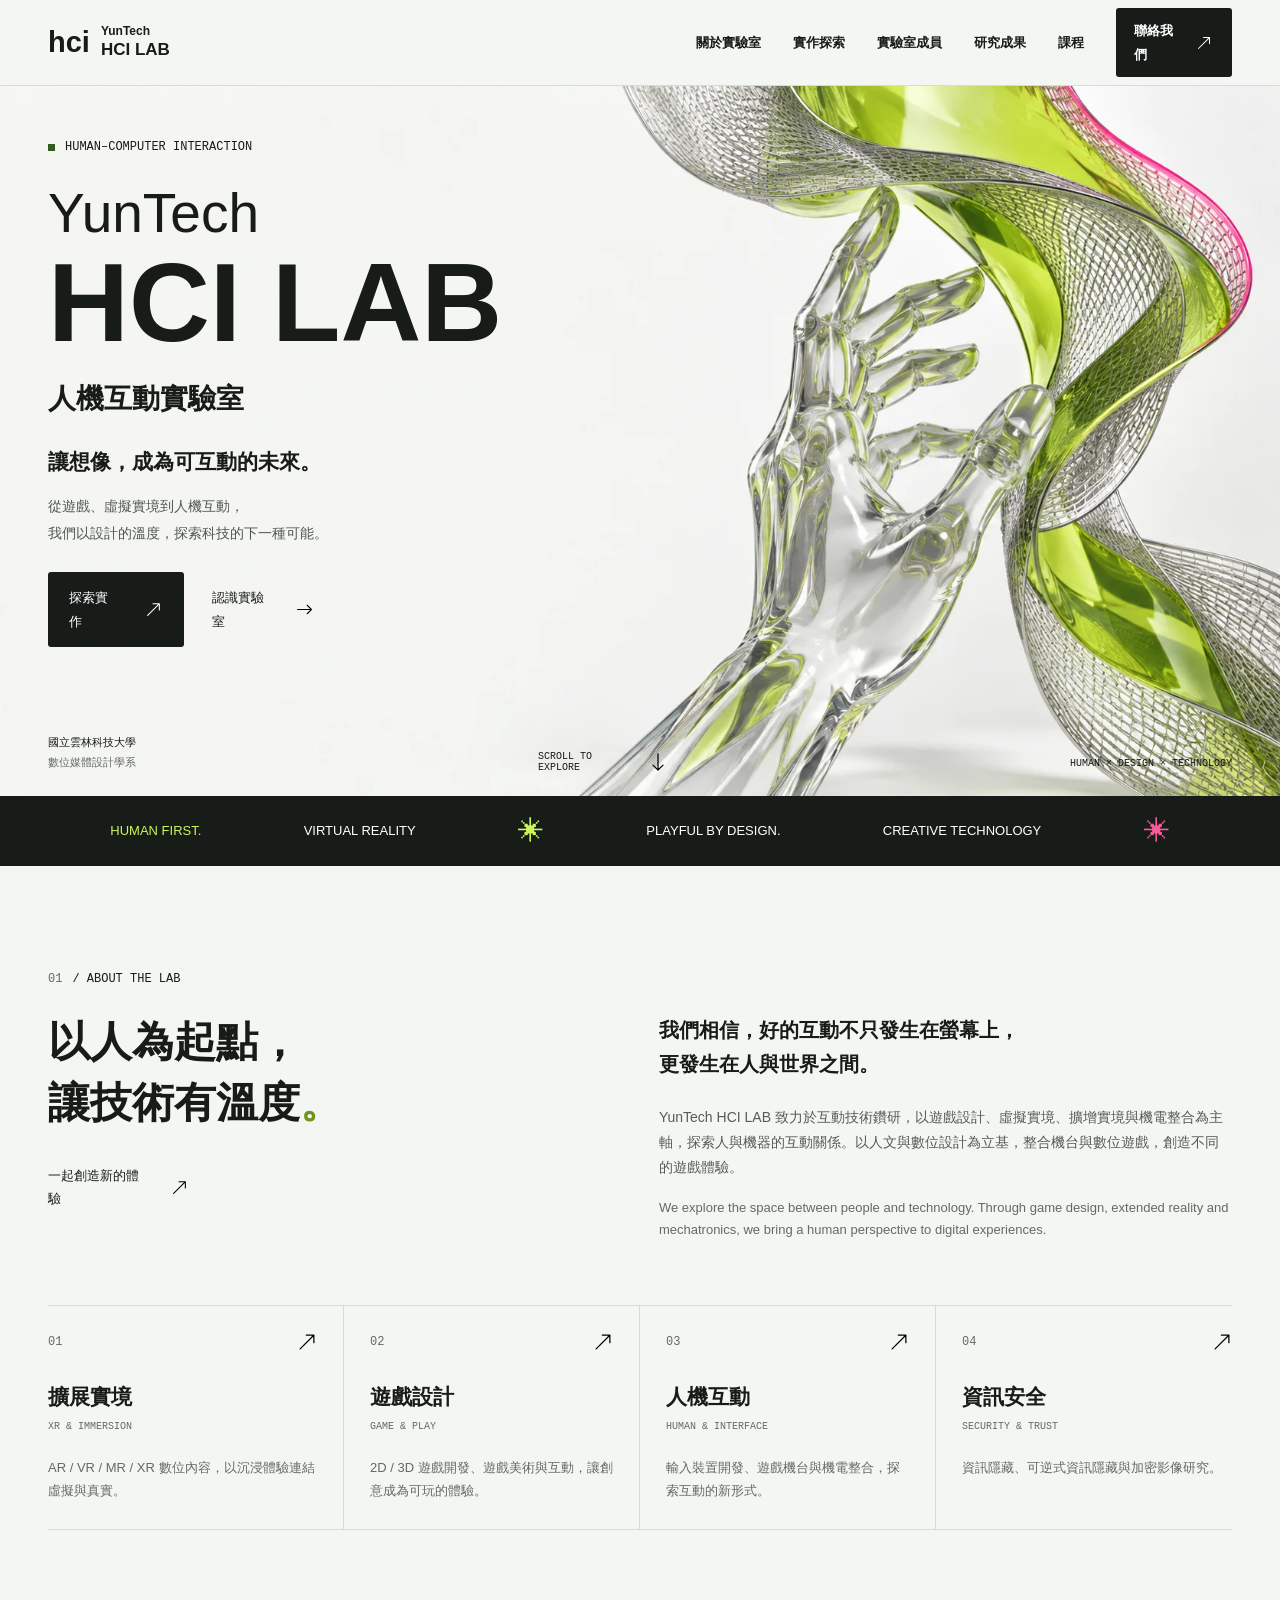
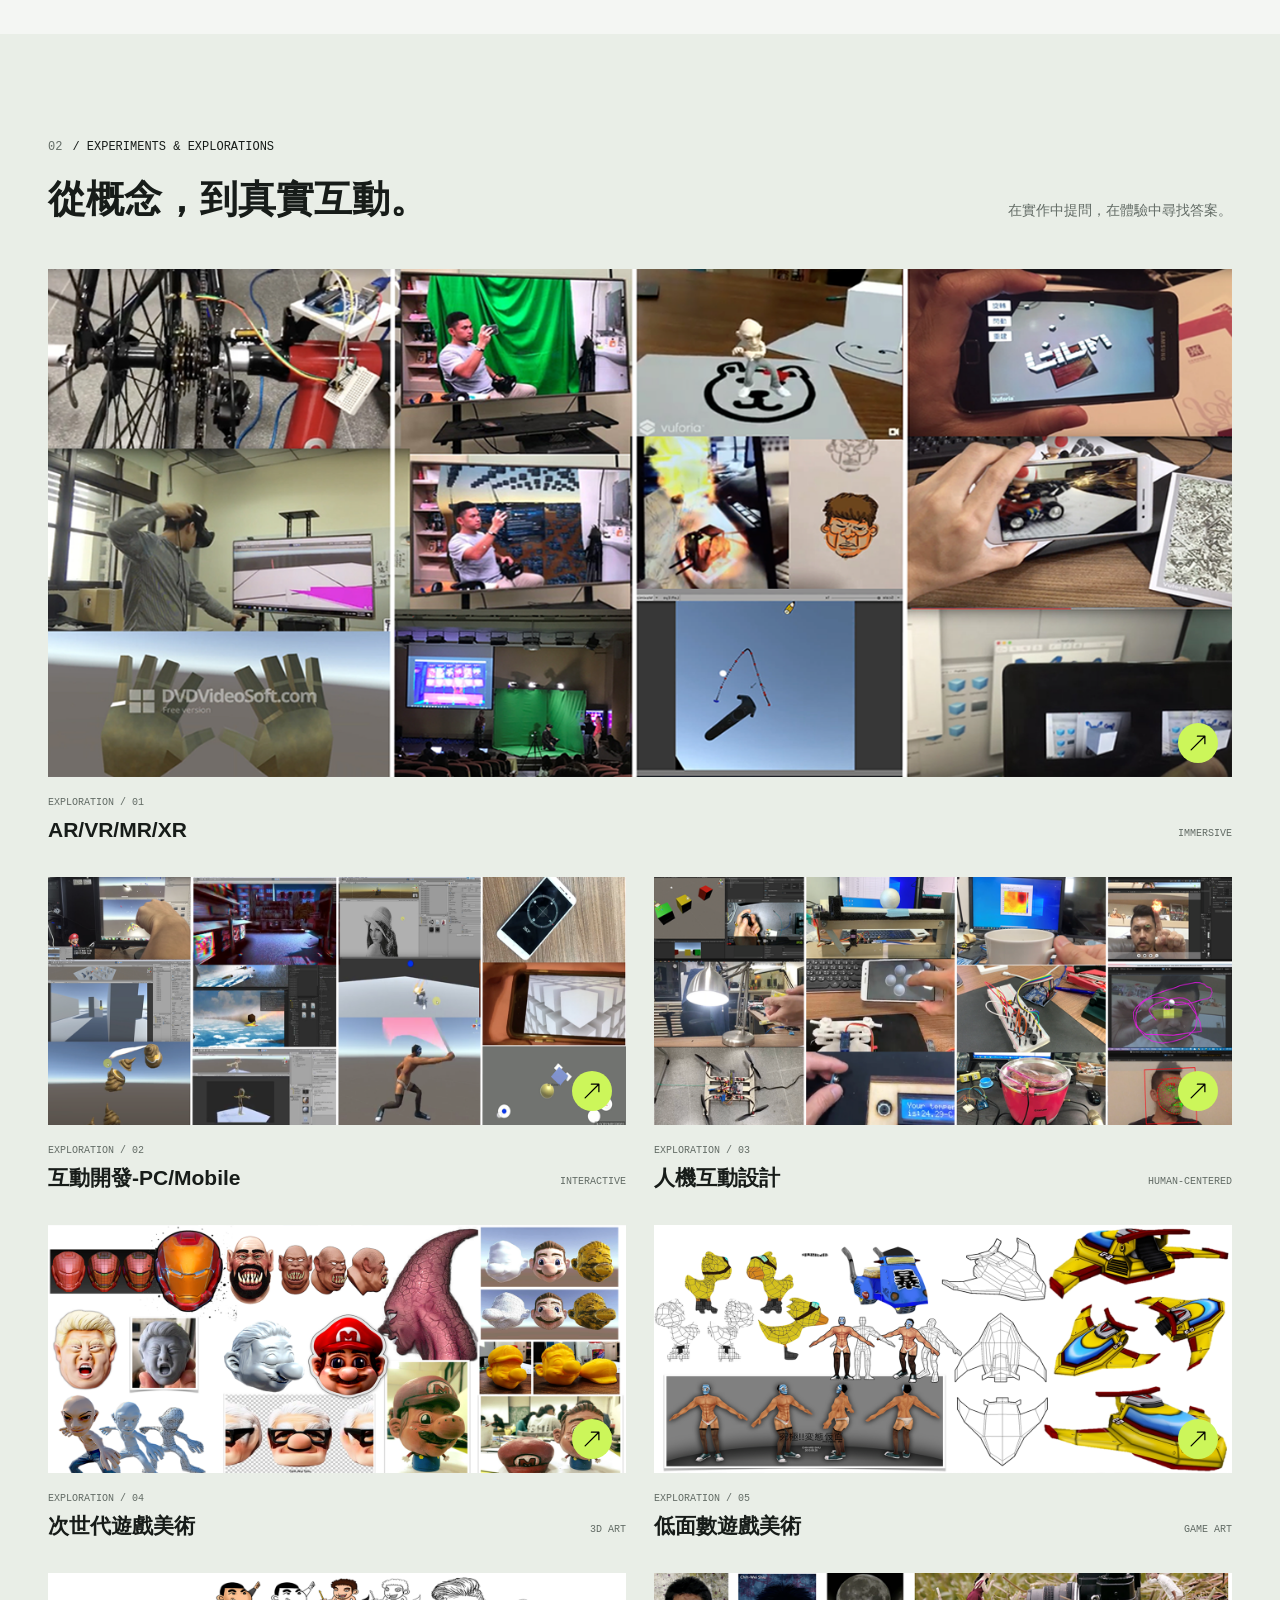
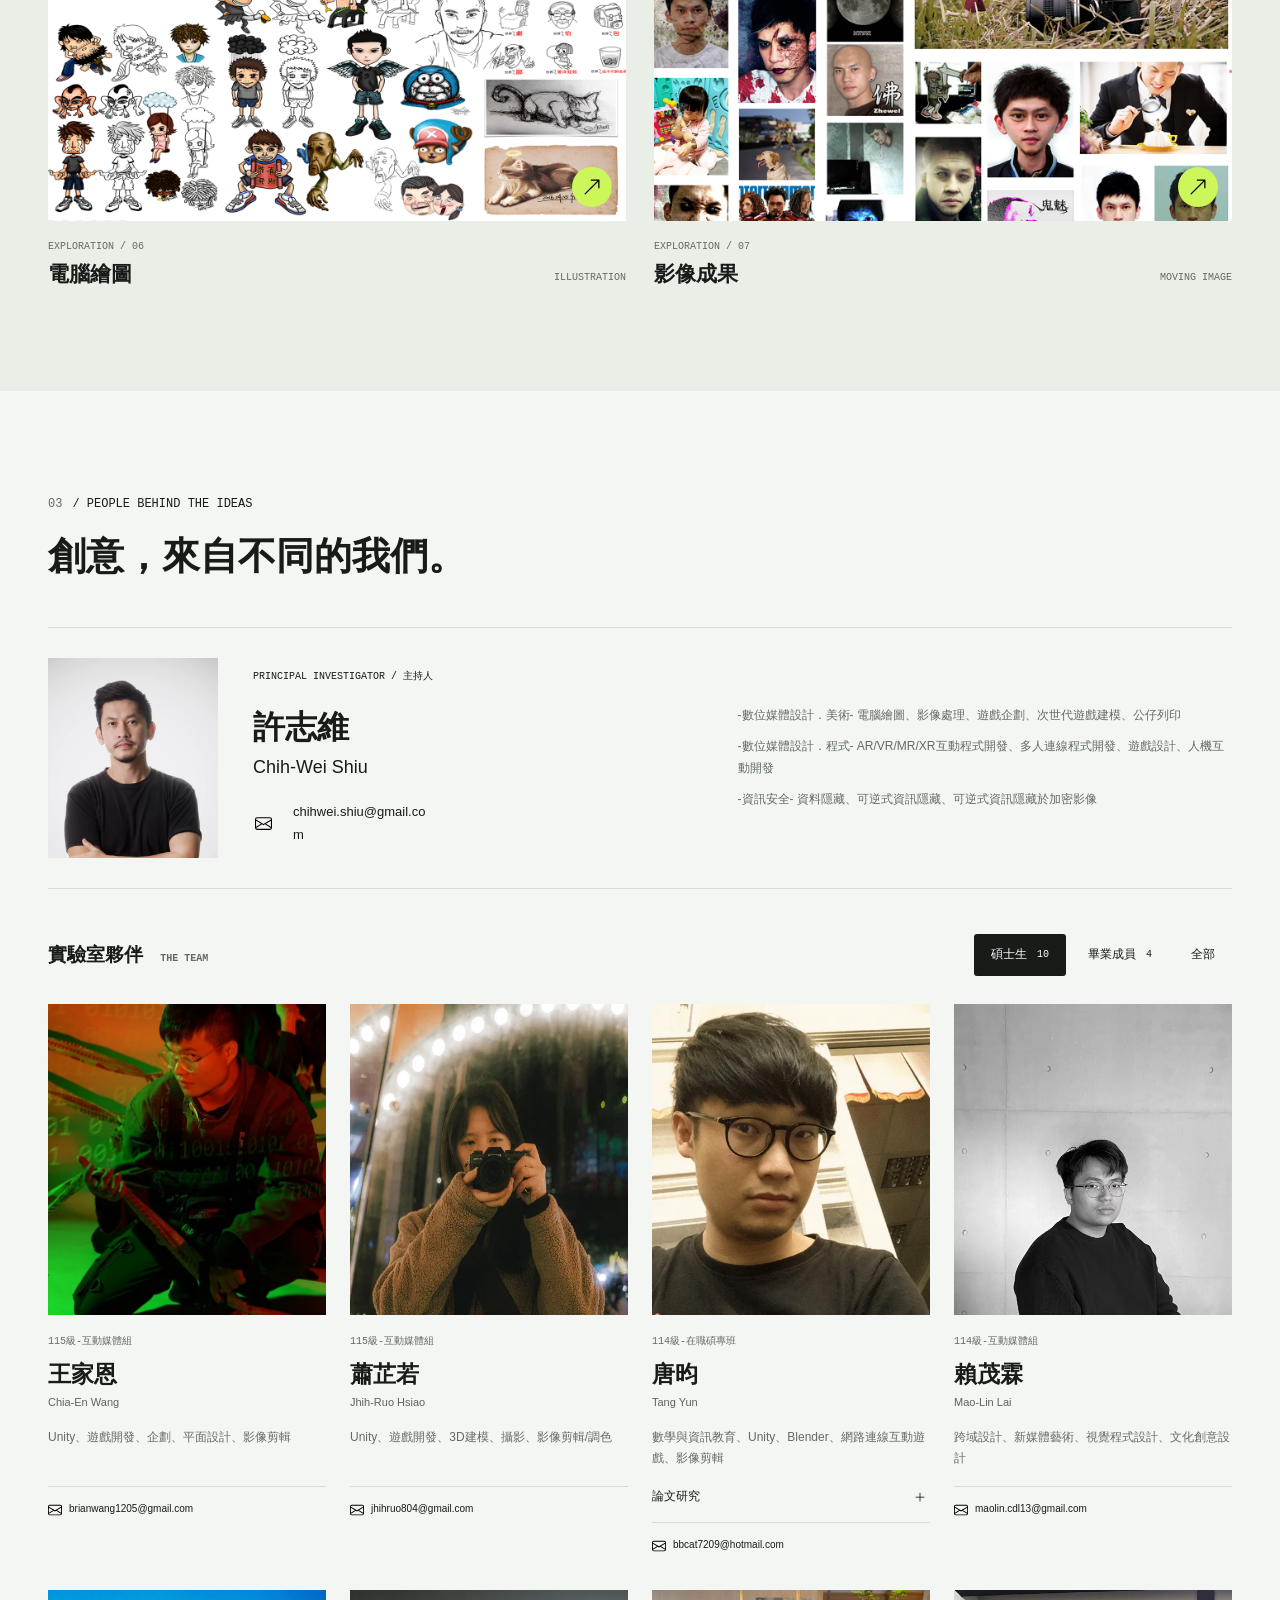
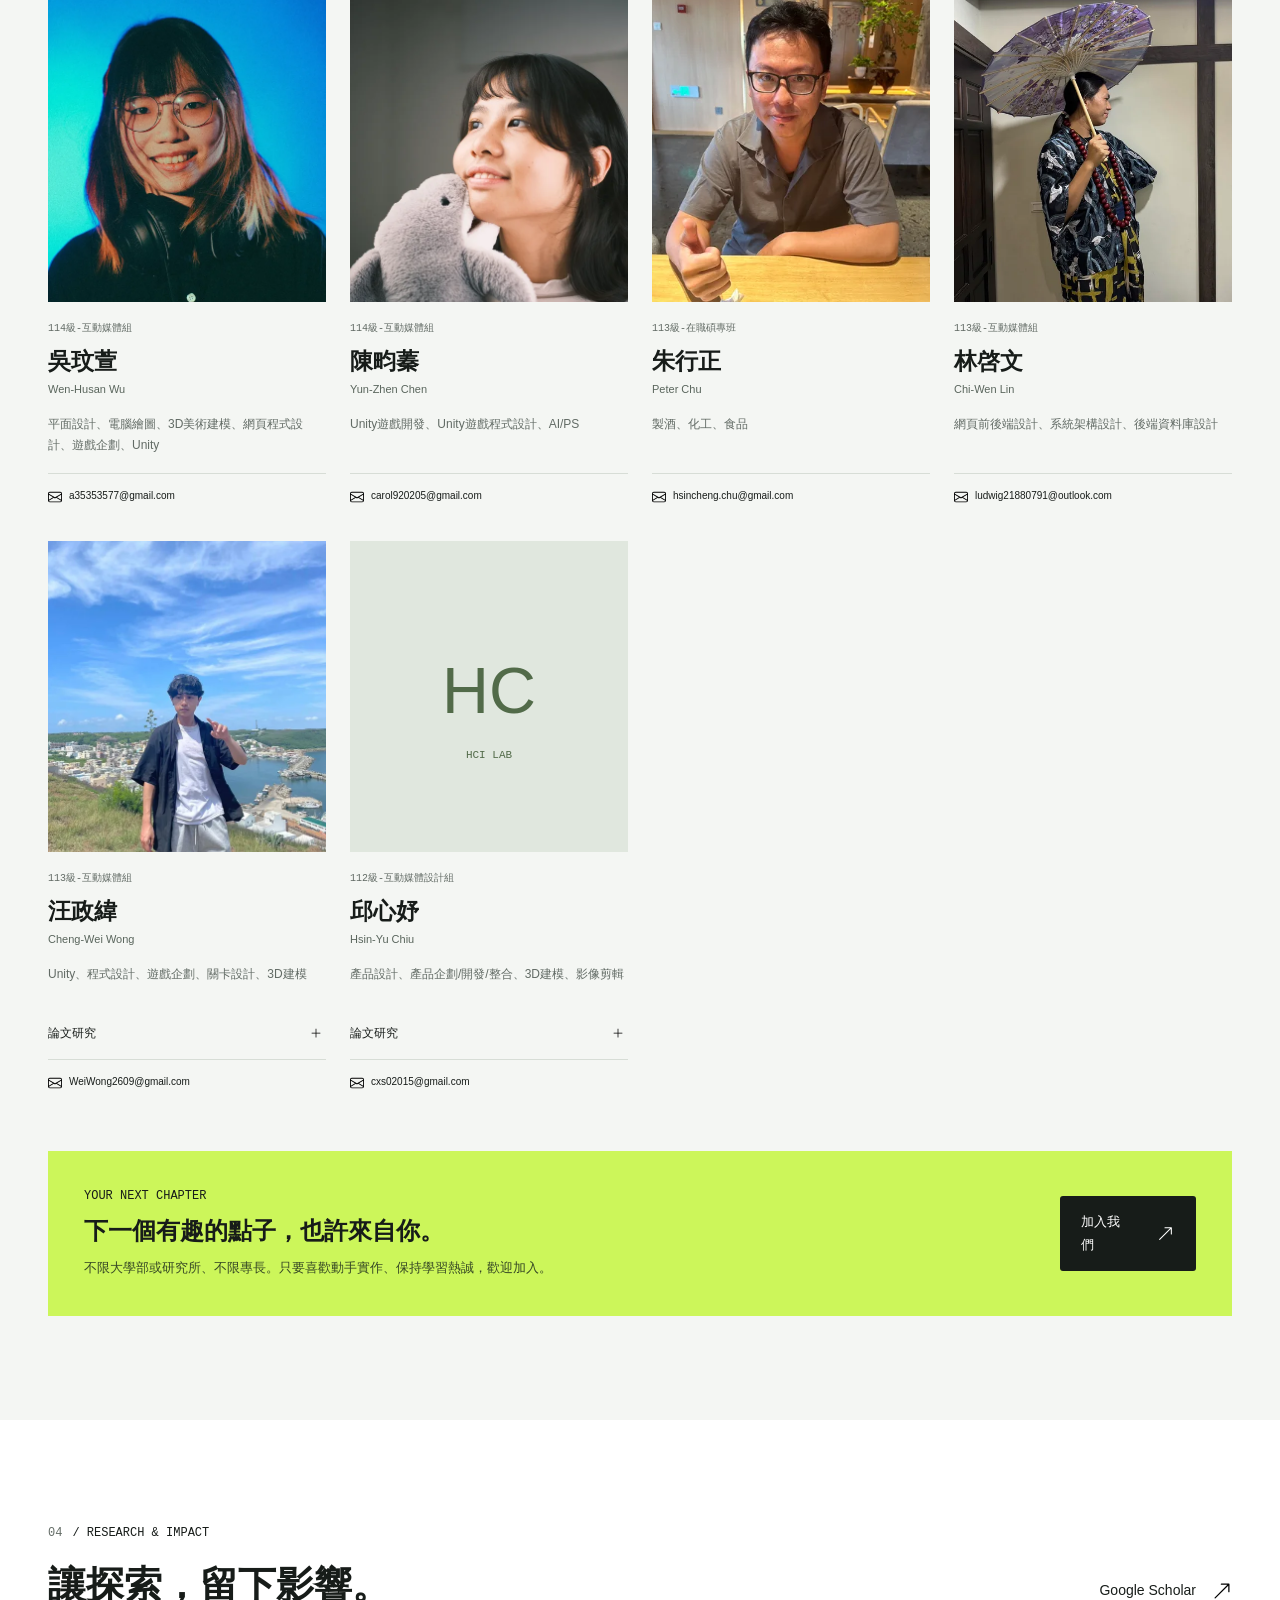
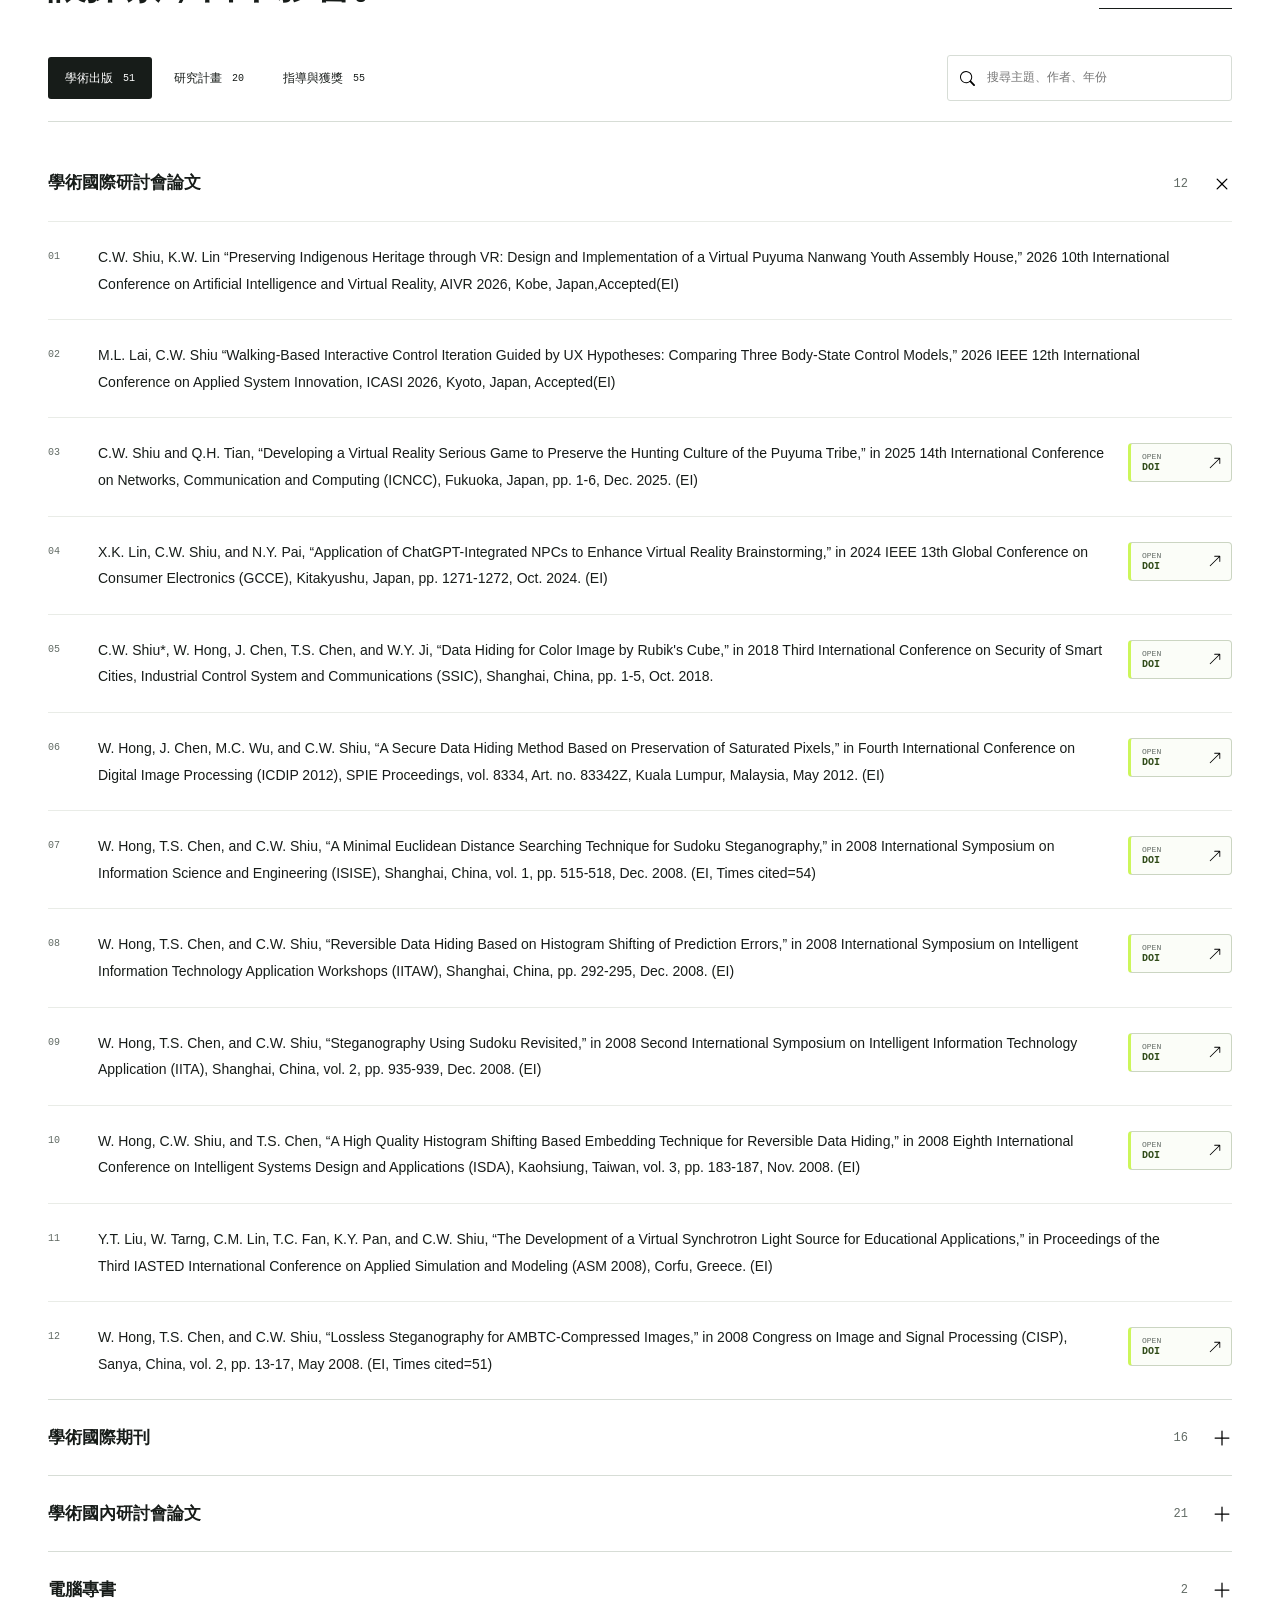
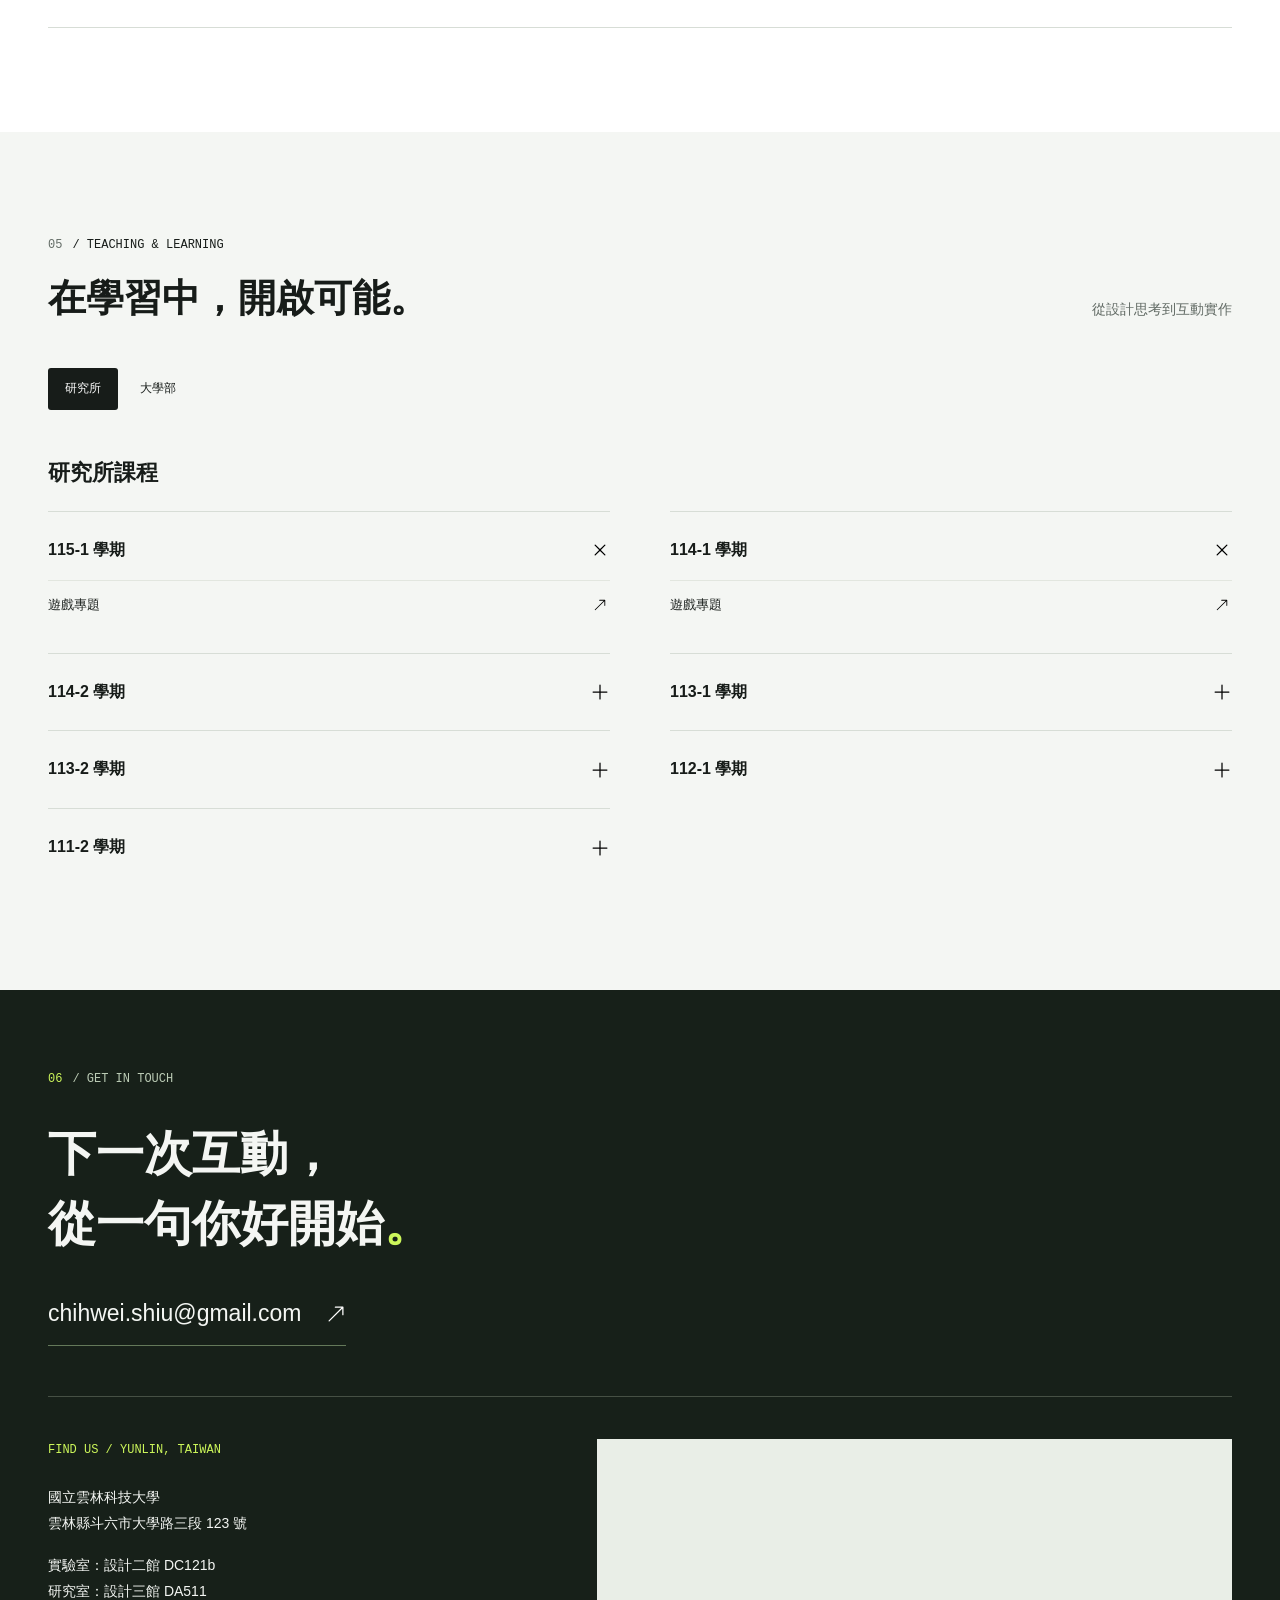
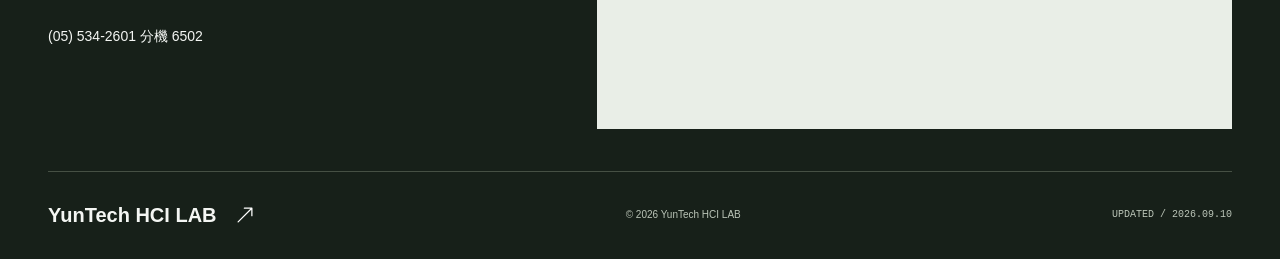
==== commit ad30ed55: "Add files via upload" ====
--- a/index.html
+++ b/index.html
@@ -115,7 +115,7 @@
     <div class="section-heading"><div><p class="eyebrow"><span>04</span> / RESEARCH & IMPACT</p><h2>讓探索，留下影響。</h2></div><a href="https://scholar.google.com.tw/citations?user=rNASP-UAAAAJ&amp;hl=zh-TW" target="_blank" rel="noopener noreferrer">Google Scholar<img class="icon " src="assets/icons/arrow-up-right.svg" width="20" height="20" alt="" aria-hidden="true"></a></div>
     <div class="research-controls" hidden><div class="filter-buttons research-tabs" aria-label="研究成果分類"><button type="button" data-research="publications" aria-pressed="true">學術出版 <span>51</span></button><button type="button" data-research="projects" aria-pressed="false">研究計畫 <span>20</span></button><button type="button" data-research="awards" aria-pressed="false">指導與獲獎 <span>55</span></button></div><label class="search-field"><img class="icon " src="assets/icons/search.svg" width="20" height="20" alt="" aria-hidden="true"><input id="research-search" type="search" placeholder="搜尋主題、作者、年份" aria-label="搜尋研究成果"></label></div>
     <p class="search-status mono" aria-live="polite" hidden></p>
-    <div class="research-panel" id="panel-publications" data-research-panel="publications"><h3 class="panel-heading">學術出版</h3><details class="record-group" open><summary><span>學術國際研討會論文</span><span class="summary-count">12<img class="icon " src="assets/icons/plus-lg.svg" width="20" height="20" alt="" aria-hidden="true"></span></summary><ol><li class="record"><span class="record-number" aria-hidden="true">01</span><p>C.W. Shiu, K.W. Lin “Preserving Indigenous Heritage through VR: Design and Implementation of a Virtual Puyuma Nanwang Youth Assembly House,” 2026 10th International Conference on Artificial Intelligence and Virtual Reality, AIVR 2026, Kobe, Japan,Accepted(EI)</p></li><li class="record"><span class="record-number" aria-hidden="true">02</span><p>M.L. Lai, C.W. Shiu “Walking-Based Interactive Control Iteration Guided by UX Hypotheses: Comparing Three Body-State Control Models,” 2026 IEEE 12th International Conference on Applied System Innovation, ICASI 2026, Kyoto, Japan, Accepted(EI)</p></li><li class="record has-link"><span class="record-number" aria-hidden="true">03</span><p>C.W. Shiu, Q.H. Tian “Developing a Virtual Reality Serious Game to Preserve the Hunting Culture of the Puyuma Tribe,” 14th International Conference on Networks, Communication and Computing, ICNCC 2025, Fukuoka, Japan, Accepted(EI)</p><a class="record-link" href="https://doi.org/10.1109/icncc68912.2025.00007" target="_blank" rel="noopener noreferrer" aria-label="開啟「Developing a Virtual Reality Serious Game to Preserve the Hunting Culture of the Puyuma Tribe」DOI"><span class="record-link-copy"><span class="record-link-kicker">OPEN</span><span class="record-link-type">DOI</span></span><img class="icon " src="assets/icons/arrow-up-right.svg" width="20" height="20" alt="" aria-hidden="true"></a></li><li class="record has-link"><span class="record-number" aria-hidden="true">04</span><p>X.K. Lin, C.W. Shiu, N.Y. Pai “Application of ChatGPT-Integrated NPCs to Enhance Virtual Reality Brainstorming,” 2024 IEEE 13th Global Conference on Consumer Electronics, GCCE 2024, Fukuoka, Japan, Accepted(EI)</p><a class="record-link" href="https://doi.org/10.1109/gcce62371.2024.10760995" target="_blank" rel="noopener noreferrer" aria-label="開啟「Application of ChatGPT-Integrated NPCs to Enhance Virtual Reality Brainstorming」DOI"><span class="record-link-copy"><span class="record-link-kicker">OPEN</span><span class="record-link-type">DOI</span></span><img class="icon " src="assets/icons/arrow-up-right.svg" width="20" height="20" alt="" aria-hidden="true"></a></li><li class="record has-link"><span class="record-number" aria-hidden="true">05</span><p>C.W. Shiu*, W. Hong, J. Chen, T.S. Chen, W.Y. Ji “Data Hiding for Color Image by Rubik&#39;s Cube,” Third International Conference on Cyber Security of Smart Cities, Industrial Control System and Communications(SSIC 2018)</p><a class="record-link" href="https://doi.org/10.1109/ssic.2018.8556660" target="_blank" rel="noopener noreferrer" aria-label="開啟「Data Hiding for Color Image by Rubik&#39;s Cube」DOI"><span class="record-link-copy"><span class="record-link-kicker">OPEN</span><span class="record-link-type">DOI</span></span><img class="icon " src="assets/icons/arrow-up-right.svg" width="20" height="20" alt="" aria-hidden="true"></a></li><li class="record has-link"><span class="record-number" aria-hidden="true">06</span><p>W. Hong, J. Chen, M.C. Wu, and C.W. Shiu, “A Secure Data Hiding Method Based on Preservation of Saturated Pixels,” in Proceedings of The 2012 International Conference on Digital Image Processing (ICDIP 2012), Jan. 10, 2012. (EI)</p><a class="record-link" href="https://doi.org/10.1117/12.956468" target="_blank" rel="noopener noreferrer" aria-label="開啟「A Secure Data Hiding Method Based on Preservation of Saturated Pixels」DOI"><span class="record-link-copy"><span class="record-link-kicker">OPEN</span><span class="record-link-type">DOI</span></span><img class="icon " src="assets/icons/arrow-up-right.svg" width="20" height="20" alt="" aria-hidden="true"></a></li><li class="record has-link"><span class="record-number" aria-hidden="true">07</span><p>W. Hong, T.S. Chen, and C.W. Shiu, “A Minimal Euclidean Distance Searching Technique for Sudoku Steganography,” in Proceedings of International Symposium on Information Science and Engineering (ISISE 2008), Shanghai China, vol. 1, pp. 515-518, Dec. 2008. (EI, Times cited=54)</p><a class="record-link" href="https://doi.org/10.1109/isise.2008.153" target="_blank" rel="noopener noreferrer" aria-label="開啟「A Minimal Euclidean Distance Searching Technique for Sudoku Steganography」DOI"><span class="record-link-copy"><span class="record-link-kicker">OPEN</span><span class="record-link-type">DOI</span></span><img class="icon " src="assets/icons/arrow-up-right.svg" width="20" height="20" alt="" aria-hidden="true"></a></li><li class="record has-link"><span class="record-number" aria-hidden="true">08</span><p>W. Hong, T.S. Chen, and C.W. Shiu, “Reversible Data Hiding Based on Histogram Shifting of Prediction Errors,” in Proceedings of International Symposium on Intelligent Information Technology Application (IITA 2008), Shanghai China, pp. 292-295, Dec. 2008. (EI)</p><a class="record-link" href="https://doi.org/10.1109/iita.workshops.2008.119" target="_blank" rel="noopener noreferrer" aria-label="開啟「Reversible Data Hiding Based on Histogram Shifting of Prediction Errors」DOI"><span class="record-link-copy"><span class="record-link-kicker">OPEN</span><span class="record-link-type">DOI</span></span><img class="icon " src="assets/icons/arrow-up-right.svg" width="20" height="20" alt="" aria-hidden="true"></a></li><li class="record has-link"><span class="record-number" aria-hidden="true">09</span><p>W. Hong, T.S. Chen, and C.W. Shiu, “Steganography Using Sudoku Revisited,” in Proceedings of International Symposium on Intelligent Information Technology Application (IITA 2008), Shanghai China, vol. 2, pp. 935-939, Dec. 2008. (EI)</p><a class="record-link" href="https://doi.org/10.1109/iita.2008.445" target="_blank" rel="noopener noreferrer" aria-label="開啟「Steganography Using Sudoku Revisited」DOI"><span class="record-link-copy"><span class="record-link-kicker">OPEN</span><span class="record-link-type">DOI</span></span><img class="icon " src="assets/icons/arrow-up-right.svg" width="20" height="20" alt="" aria-hidden="true"></a></li><li class="record has-link"><span class="record-number" aria-hidden="true">10</span><p>W. Hong, T.S. Chen, and C.W. Shiu, “A High Quality Histogram Shifting Based Embedding Technique for Reversible Data Hiding,” in Proceedings of The International Conference on Intelligent Systems Design and Applications. (ISDA 2008), Kaohsiung Taiwan, vol. 3, pp 183-187, Nov. 2008. (EI)</p><a class="record-link" href="https://doi.org/10.1109/isda.2008.304" target="_blank" rel="noopener noreferrer" aria-label="開啟「A High Quality Histogram Shifting Based Embedding Technique for Reversible Data Hiding」DOI"><span class="record-link-copy"><span class="record-link-kicker">OPEN</span><span class="record-link-type">DOI</span></span><img class="icon " src="assets/icons/arrow-up-right.svg" width="20" height="20" alt="" aria-hidden="true"></a></li><li class="record has-link"><span class="record-number" aria-hidden="true">11</span><p>Y.T. Liu, W. Tarng, C.M. Lin, T.C. Fan, K.Y. Pan and C.W. Shiu , “The Development of a Virtual Synchrotron Light Source for Educational Applications,” in Proceedings of the Third IASTED International Conference on Applied Simulation and Modeling.(ASM2008, EI), Corfu, Greece (EI)</p><a class="record-link" href="https://doi.org/10.1109/icalt.2008.225" target="_blank" rel="noopener noreferrer" aria-label="開啟「The Development of a Virtual Synchrotron Light Source for Educational Applications」DOI"><span class="record-link-copy"><span class="record-link-kicker">OPEN</span><span class="record-link-type">DOI</span></span><img class="icon " src="assets/icons/arrow-up-right.svg" width="20" height="20" alt="" aria-hidden="true"></a></li><li class="record has-link"><span class="record-number" aria-hidden="true">12</span><p>W. Hong, T.S. Chen, and C.W. Shiu, “Lossless Steganography for AMBTC- Compressed Images,” in Proceedings of Congress on Image and Signal Processing, (CISP 2008), Hainan China, vol. 2, pp. 13-17, May 2008. (EI, Times cited=51)</p><a class="record-link" href="https://doi.org/10.1109/cisp.2008.638" target="_blank" rel="noopener noreferrer" aria-label="開啟「Lossless Steganography for AMBTC- Compressed Images」DOI"><span class="record-link-copy"><span class="record-link-kicker">OPEN</span><span class="record-link-type">DOI</span></span><img class="icon " src="assets/icons/arrow-up-right.svg" width="20" height="20" alt="" aria-hidden="true"></a></li></ol></details><details class="record-group" ><summary><span>學術國際期刊</span><span class="summary-count">16<img class="icon " src="assets/icons/plus-lg.svg" width="20" height="20" alt="" aria-hidden="true"></span></summary><ol><li class="record has-link"><span class="record-number" aria-hidden="true">01</span><p>Y.C. Chen, and C.W. Shiu, “Distributed Encrypted Image-Based Reversible Data Hiding”, Journal of Internet Technology, vol. 22, no. 1, pp. 101-107, 2021. (SCI, IF=0.786)</p><a class="record-link" href="https://jit.ndhu.edu.tw/article/view/2464" target="_blank" rel="noopener noreferrer" aria-label="開啟「Distributed Encrypted Image-Based Reversible Data Hiding」ARTICLE"><span class="record-link-copy"><span class="record-link-kicker">OPEN</span><span class="record-link-type">ARTICLE</span></span><img class="icon " src="assets/icons/arrow-up-right.svg" width="20" height="20" alt="" aria-hidden="true"></a></li><li class="record has-link"><span class="record-number" aria-hidden="true">02</span><p>C.W. Shiu, J. Chen and Y.C. Chen, “Low-Cost Online Handwritten Symbol Recognition System in Virtual Reality Environment of Head-Mounted Display”, Mathematics, vol. 8, no. 11, pp. 1967, 2020. (SCI, IF=1.747)</p><a class="record-link" href="https://doi.org/10.3390/math8111967" target="_blank" rel="noopener noreferrer" aria-label="開啟「Low-Cost Online Handwritten Symbol Recognition System in Virtual Reality Environment of Head-Mounted Display」DOI"><span class="record-link-copy"><span class="record-link-kicker">OPEN</span><span class="record-link-type">DOI</span></span><img class="icon " src="assets/icons/arrow-up-right.svg" width="20" height="20" alt="" aria-hidden="true"></a></li><li class="record has-link"><span class="record-number" aria-hidden="true">03</span><p>Y.C. Chen, T.H. Hung, S.H. Hsieh, C.W. Shiu, “A New Reversible Data Hiding in Encrypted Image Based on Multi-Secret Sharing and Lightweight Cryptographic Algorithms,” Transactions on Information Forensics and Security, vol. 14, no.12, pp. 3332-3343. (SCI, IF= 6.211, Times cited=10).</p><a class="record-link" href="https://doi.org/10.1109/tifs.2019.2914557" target="_blank" rel="noopener noreferrer" aria-label="開啟「A New Reversible Data Hiding in Encrypted Image Based on Multi-Secret Sharing and Lightweight Cryptographic Algorithms」DOI"><span class="record-link-copy"><span class="record-link-kicker">OPEN</span><span class="record-link-type">DOI</span></span><img class="icon " src="assets/icons/arrow-up-right.svg" width="20" height="20" alt="" aria-hidden="true"></a></li><li class="record has-link"><span class="record-number" aria-hidden="true">04</span><p>C.W. Shiu*, Y.C. Chen, Wien Hong, “Reversible Data Hiding in Permutation-Based Encrypted Images with Strong Privacy, ” KSII Transactions on Internet and Information System, vol. 13, no. 2, pp. 1020-1042, 2019.(SCI, IF= 0.71)</p><a class="record-link" href="https://doi.org/10.3837/tiis.2019.02.029" target="_blank" rel="noopener noreferrer" aria-label="開啟「Reversible Data Hiding in Permutation-Based Encrypted Images with Strong Privacy」DOI"><span class="record-link-copy"><span class="record-link-kicker">OPEN</span><span class="record-link-type">DOI</span></span><img class="icon " src="assets/icons/arrow-up-right.svg" width="20" height="20" alt="" aria-hidden="true"></a></li><li class="record has-link"><span class="record-number" aria-hidden="true">05</span><p>C.W. Shiu, Y.C. Chen, and Wien Hong, “Encrypted Image-based Reversible Data Hiding with Public Key Cryptography from Difference Expansion,” Signal Processing: Image Communication, vol. 58, no. 10, pp. 2583-2594. (SCI, IF =2.814, Times cited=89)</p><a class="record-link" href="https://doi.org/10.1016/j.image.2015.09.014" target="_blank" rel="noopener noreferrer" aria-label="開啟「Encrypted Image-based Reversible Data Hiding with Public Key Cryptography from Difference Expansion」DOI"><span class="record-link-copy"><span class="record-link-kicker">OPEN</span><span class="record-link-type">DOI</span></span><img class="icon " src="assets/icons/arrow-up-right.svg" width="20" height="20" alt="" aria-hidden="true"></a></li><li class="record has-link"><span class="record-number" aria-hidden="true">06</span><p>W. Hong, G. Horng, C.W. Shiu, T.S. Chen, and Y.C. Chen, “Reversible Data Hiding Method Using Complexity Control and Human Visual System,” The Computer Journal, vol. 58, no. 10, pp. 2583-2594, 2015(SCI, IF =0.98)</p><a class="record-link" href="https://doi.org/10.1093/comjnl/bxu142" target="_blank" rel="noopener noreferrer" aria-label="開啟「Reversible Data Hiding Method Using Complexity Control and Human Visual System」DOI"><span class="record-link-copy"><span class="record-link-kicker">OPEN</span><span class="record-link-type">DOI</span></span><img class="icon " src="assets/icons/arrow-up-right.svg" width="20" height="20" alt="" aria-hidden="true"></a></li><li class="record has-link"><span class="record-number" aria-hidden="true">07</span><p>Y.C. Chen, C.W. Shiu, and G. Horng, “Encrypted Signal-Based Reversible Data Hiding with Public Key Cryptosystem,” Journal of Visual Communication and Image Representation, vol. 25, no. 5, pp. 1164-1170, 2014. (SCI, IF =2.259, Times cited=120)</p><a class="record-link" href="https://doi.org/10.1016/j.jvcir.2014.04.003" target="_blank" rel="noopener noreferrer" aria-label="開啟「Encrypted Signal-Based Reversible Data Hiding with Public Key Cryptosystem」DOI"><span class="record-link-copy"><span class="record-link-kicker">OPEN</span><span class="record-link-type">DOI</span></span><img class="icon " src="assets/icons/arrow-up-right.svg" width="20" height="20" alt="" aria-hidden="true"></a></li><li class="record has-link"><span class="record-number" aria-hidden="true">08</span><p>J. Chen, T.S. Chen, W. Hong, G. Horng, H.Y. Wu, and C.W. Shiu, “A New Reference Pixel Prediction for Reversible Data Hiding with Reduced Location Map,” KSII Transactions on Internet and Information Systems, vol. 8, no. 3, pp. 1150-1118, 2014. (SCI, IF =0.71)</p><a class="record-link" href="https://doi.org/10.3837/tiis.2014.03.023" target="_blank" rel="noopener noreferrer" aria-label="開啟「A New Reference Pixel Prediction for Reversible Data Hiding with Reduced Location Map」DOI"><span class="record-link-copy"><span class="record-link-kicker">OPEN</span><span class="record-link-type">DOI</span></span><img class="icon " src="assets/icons/arrow-up-right.svg" width="20" height="20" alt="" aria-hidden="true"></a></li><li class="record has-link"><span class="record-number" aria-hidden="true">09</span><p>J. Chen, C.W. Shiu and M.C. Wu, “An Improvement of Diamond Encoding Using Characteristic Value Positioning and Modulus Function,” Journal of Systems and Software, vol. 86, no. 5, pp. 1377-1383, 2013. (SCI, IF =2.559)</p><a class="record-link" href="https://doi.org/10.1016/j.jss.2012.12.053" target="_blank" rel="noopener noreferrer" aria-label="開啟「An Improvement of Diamond Encoding Using Characteristic Value Positioning and Modulus Function」DOI"><span class="record-link-copy"><span class="record-link-kicker">OPEN</span><span class="record-link-type">DOI</span></span><img class="icon " src="assets/icons/arrow-up-right.svg" width="20" height="20" alt="" aria-hidden="true"></a></li><li class="record has-link"><span class="record-number" aria-hidden="true">10</span><p>J. Chen, W. Hong, C.W. Shiu, D.C. Lou, C.C. Lee and J.L. Liu, “Prediction Error Adjustment Technique for High Quality Reversible Data Hiding,” International Journal of Innovative Computing, Information and Control, vol. 9, no. 2, pp. 611-623, 2013. ( EI)</p><a class="record-link" href="http://www.ijicic.org/vol-9(2).htm" target="_blank" rel="noopener noreferrer" aria-label="開啟「Prediction Error Adjustment Technique for High Quality Reversible Data Hiding」ISSUE"><span class="record-link-copy"><span class="record-link-kicker">OPEN</span><span class="record-link-type">ISSUE</span></span><img class="icon " src="assets/icons/arrow-up-right.svg" width="20" height="20" alt="" aria-hidden="true"></a></li><li class="record has-link"><span class="record-number" aria-hidden="true">11</span><p>C. L. Pan, W. Hong, T.S. Chen, J. Chen, and C.W. Shiu, “Multilevel Reversible Data Hiding Using Modification of Prediction Errors,” International Journal of Innovative Computing, Information and Control, vol. 7, no. 9, pp. 5107-5118, Sep. 2011 ( EI)</p><a class="record-link" href="http://www.ijicic.org/vol-7(9).htm" target="_blank" rel="noopener noreferrer" aria-label="開啟「Multilevel Reversible Data Hiding Using Modification of Prediction Errors」ISSUE"><span class="record-link-copy"><span class="record-link-kicker">OPEN</span><span class="record-link-type">ISSUE</span></span><img class="icon " src="assets/icons/arrow-up-right.svg" width="20" height="20" alt="" aria-hidden="true"></a></li><li class="record has-link"><span class="record-number" aria-hidden="true">12</span><p>W. Hong, J. Chen, T.S. Chen, and C.W. Shiu, “Steganography for Block Truncation Coding Compressed Images Using Hybrid Embedding Scheme,” International Journal of Innovative Computing, Information and Control, vol. 7, no. 2, pp. 733-743, 2011. (EI)</p><a class="record-link" href="http://www.ijicic.org/09-1006-1.pdf" target="_blank" rel="noopener noreferrer" aria-label="開啟「Steganography for Block Truncation Coding Compressed Images Using Hybrid Embedding Scheme」PDF"><span class="record-link-copy"><span class="record-link-kicker">OPEN</span><span class="record-link-type">PDF</span></span><img class="icon " src="assets/icons/arrow-up-right.svg" width="20" height="20" alt="" aria-hidden="true"></a></li><li class="record has-link"><span class="record-number" aria-hidden="true">13</span><p>W. Hong, T.S. Chen, C.W. Shiu, and M.C. Wu, “Lossless Data Embedding in BTC codes Based on Prediction and Histogram Shifting,” Applied Mechanics and Materials, vol. 65, pp. 182-185, 2011. (EI)</p><a class="record-link" href="https://doi.org/10.4028/www.scientific.net/amm.65.182" target="_blank" rel="noopener noreferrer" aria-label="開啟「Lossless Data Embedding in BTC codes Based on Prediction and Histogram Shifting」DOI"><span class="record-link-copy"><span class="record-link-kicker">OPEN</span><span class="record-link-type">DOI</span></span><img class="icon " src="assets/icons/arrow-up-right.svg" width="20" height="20" alt="" aria-hidden="true"></a></li><li class="record has-link"><span class="record-number" aria-hidden="true">14</span><p>W. Hong, T.S. Chen, Y.P. Chang, and C.W. Shiu, “A High Capacity Reversible Data Hiding Scheme Using Orthogonal Projection and Prediction Error Modification,” Signal Processing, vol. 90, pp. 2911-2922, 2010. (SCI, IF=4.086, Times cited=101)</p><a class="record-link" href="https://doi.org/10.1016/j.sigpro.2010.04.012" target="_blank" rel="noopener noreferrer" aria-label="開啟「A High Capacity Reversible Data Hiding Scheme Using Orthogonal Projection and Prediction Error Modification」DOI"><span class="record-link-copy"><span class="record-link-kicker">OPEN</span><span class="record-link-type">DOI</span></span><img class="icon " src="assets/icons/arrow-up-right.svg" width="20" height="20" alt="" aria-hidden="true"></a></li><li class="record has-link"><span class="record-number" aria-hidden="true">15</span><p>J. Chen, W. Hong, T.S. Chen, and C.W. Shiu, “Steganography for BTC Compressed Images Using No Distortion Technique,” The Imaging Science Journal, vol. 58, pp. 177-185, 2010. (SCI, IF=0.846, Times cited=56)</p><a class="record-link" href="https://doi.org/10.1179/136821910x12651933390629" target="_blank" rel="noopener noreferrer" aria-label="開啟「Steganography for BTC Compressed Images Using No Distortion Technique」DOI"><span class="record-link-copy"><span class="record-link-kicker">OPEN</span><span class="record-link-type">DOI</span></span><img class="icon " src="assets/icons/arrow-up-right.svg" width="20" height="20" alt="" aria-hidden="true"></a></li><li class="record has-link"><span class="record-number" aria-hidden="true">16</span><p>W. Hong, T.S. Chen, and C.W. Shiu, “Reversible Data Hiding for High Quality Images Using Modification of Prediction Errors,” The Journal of Systems and Software, vol. 82, pp. 1833-1842, 2009. (SCI, IF=2.559, Times cited=301)</p><a class="record-link" href="https://www.sciencedirect.com/science/article/pii/S0164121209001204" target="_blank" rel="noopener noreferrer" aria-label="開啟「Reversible Data Hiding for High Quality Images Using Modification of Prediction Errors」ARTICLE"><span class="record-link-copy"><span class="record-link-kicker">OPEN</span><span class="record-link-type">ARTICLE</span></span><img class="icon " src="assets/icons/arrow-up-right.svg" width="20" height="20" alt="" aria-hidden="true"></a></li></ol></details><details class="record-group" ><summary><span>學術國內研討會論文</span><span class="summary-count">21<img class="icon " src="assets/icons/plus-lg.svg" width="20" height="20" alt="" aria-hidden="true"></span></summary><ol><li class="record"><span class="record-number" aria-hidden="true">01</span><p>Yun Tang,C.W. Shiu, “A Study on the Relationship between Virtual Campus Game Experience Social Presence and School Identity: The Case of the HSNU 79th Anniversary Game,” The 13th International Design Studies Forum and Conference &amp; Integration Design Workshop, IDSFC 2026, Yunlin, Taiwan</p></li><li class="record"><span class="record-number" aria-hidden="true">02</span><p>陳畇蓁, 吳玟萱, 黃湘妮, 張宸瑄, 許志維, 白乃遠 “音樂節奏遊戲〈咪瞇貓貓 Catous〉互動設計與實作, ” 2025 第18屆 智慧 × 永續暨台灣數位媒體設計國際研討會，台灣，2025</p></li><li class="record"><span class="record-number" aria-hidden="true">03</span><p>陳畇蓁, 吳玟萱, 黃湘妮, 張宸瑄, 許志維, 白乃遠 “音樂節奏遊戲〈咪瞇貓貓Cataos〉 3D場景美術設計, ” 2025 第18屆 智慧 × 永續暨台灣數位媒體設計國際研討會，台灣，2025</p></li><li class="record"><span class="record-number" aria-hidden="true">04</span><p>林啟文, 許志維, 楊晰勛, 黃國豪 “沉浸體驗問卷於桌上型角色扮演遊戲之應用, ” 2025 第18屆 智慧 × 永續暨台灣數位媒體設計國際研討會，台灣，2025</p></li><li class="record"><span class="record-number" aria-hidden="true">05</span><p>田啟輝, 許志維, 邱心妤 “開發虛擬實境狩獵文化保存嚴肅遊戲之實作報告, ” 2024第十七屆台灣數位媒體設計學會國際研討會，台灣，2024</p></li><li class="record"><span class="record-number" aria-hidden="true">06</span><p>何亭儀、許志維，“運用AIGC於美術與程式設計：以流浪狗視角為故事的2D橫向卷軸冒險遊戲研究與製作 ，”2024科技、藝術與社會變遷：多媒體的創新和挑戰，台灣，2024</p></li><li class="record"><span class="record-number" aria-hidden="true">07</span><p>林新凱、白乃遠、盧麗淑、許志維、田啟輝，“生成式AI虛擬實境腦力激盪應用-關鍵功能之前置研究，”2024跨域創新設計整合國際研討會，台灣，2024</p></li><li class="record"><span class="record-number" aria-hidden="true">08</span><p>吳京華，許志維 “數位化課程對幼兒自我認同提升之探究, ” 2022 台灣感性學會暨 台灣數位媒體設計學會國際研討會，台灣，2022</p></li><li class="record"><span class="record-number" aria-hidden="true">09</span><p>林杏儒，黃韵茹，王秀文，許志維，張嘉玲 “AR遊戲導入生態環境教育之應用─以臺灣常見外來種保育為例, ” 2019學術研討會：AI在教育科 技的應用與實踐，台灣，2019</p></li><li class="record"><span class="record-number" aria-hidden="true">10</span><p>黃姿樺，楊理鈞，吳翎華，許志維“救救亞當-以細懸浮微粒(PM2.5)為主題的遊戲機台製作及研究,” 2017台灣感性研討會, 台灣,2017</p></li><li class="record"><span class="record-number" aria-hidden="true">11</span><p>陳彥霖，林詩庭，蘇詠茹，許志維“述日-青少年心理互動遊戲,” 2017台灣感性研討會, 台灣,2017</p></li><li class="record"><span class="record-number" aria-hidden="true">12</span><p>李宜亭，賀俊智，許志維，蔡子瑋“互動裝置遊戲融合智慧醫療復健系統-熱氣衝飛”, 2017台灣感性研討會, 台灣,2017</p></li><li class="record"><span class="record-number" aria-hidden="true">13</span><p>許睿中，許志維， 洪國寶，“基於預測誤差值修改的隨機嵌入制機之可逆式資訊隱藏技術,” 2011數位內容與多媒體應用研討會, 2011</p></li><li class="record"><span class="record-number" aria-hidden="true">14</span><p>洪國寶，李振祥，許志維“植基於統計分析之資訊隱藏技術,” 資訊管理及應用國際研討會, 2010</p></li><li class="record"><span class="record-number" aria-hidden="true">15</span><p>洪國寶，曹憲中，許志維“植基於適應性亂數之資訊隱藏技術,” 資訊科技應用學術研討會, 2009</p></li><li class="record"><span class="record-number" aria-hidden="true">16</span><p>潘哲倫，許俊傑，洪維恩，紀萬益，許志維 “植基於長條圖修改之高品質無失真資訊隱藏技術,”資訊管理與數位內容研討會-宅經濟下的數字應用(IMDC 2009)。</p></li><li class="record"><span class="record-number" aria-hidden="true">17</span><p>C.L. Liu, C.C. Lee, D.C. Lou, W. Hong, J. Chen, C.W. Shiu, “Reversible Data Hiding Using High-Peak Prediction Errors,” Workshop on Consumer Electronics, Nov. 2009. (最佳論文獎)</p></li><li class="record"><span class="record-number" aria-hidden="true">18</span><p>W. Hong, C.W. Shiu and T.S. Chen, “Efficient Data Hiding for AMBTC-Compressed Images,” The 21th IPPR Conference on Computer Vision, Graphics, and Image Processing. (CVGIP2008)</p></li><li class="record"><span class="record-number" aria-hidden="true">19</span><p>洪維恩，蔡雅純，許志維，黃為亮“資訊影藏運用於文字圖像之研究”資訊管理及應用國際研討會2008</p></li><li class="record"><span class="record-number" aria-hidden="true">20</span><p>洪維恩，許志維“無須搜尋之碎形影像技術應用於數位浮水印研究”，The 19th International Conference on Information Management 2008 (ICIM 2008)</p></li><li class="record"><span class="record-number" aria-hidden="true">21</span><p>洪維恩，許志維，蔡雅純“灰階碎形影像與隱像術之研究”，International Conference on Advanced Information Technologies 2007 (AIT2007)</p></li></ol></details><details class="record-group" ><summary><span>電腦專書</span><span class="summary-count">2<img class="icon " src="assets/icons/plus-lg.svg" width="20" height="20" alt="" aria-hidden="true"></span></summary><ol><li class="record"><span class="record-number" aria-hidden="true">01</span><p>許志維，洪維恩，蔡雅純 “3D遊戲夢想家-VIRTOOLS 4.0入門實作範例 第二版（3d程式設計用書）, ” ISBN:9789868442177，藍海文化</p></li><li class="record"><span class="record-number" aria-hidden="true">02</span><p>洪維恩，蔡雅純，許志維 “3D遊戲夢想家-VIRTOOLS入門實作範例（3d程式設計用書）, ” ISBN:9861492186，金禾出版社</p></li></ol></details></div><div class="research-panel" id="panel-projects" data-research-panel="projects"><h3 class="panel-heading">研究計畫</h3><details class="record-group" open><summary><span>執行計畫狀況</span><span class="summary-count">20<img class="icon " src="assets/icons/plus-lg.svg" width="20" height="20" alt="" aria-hidden="true"></span></summary><ol><li class="record"><span class="record-number" aria-hidden="true">01</span><p>澎湖海洋互動遊戲，委辦單位：鉅奇室內裝修有限公司，主持人</p></li><li class="record"><span class="record-number" aria-hidden="true">02</span><p>『校園防災之數位孿生計畫』-整合空間型構理論視野量化參數、三維空間雷射掃描、虛擬實境與擴增實境模擬於大學校園避難疏散空間風險評估模型之應用研究，補助單位：115年國科會專題研究，共同主持人，64.4萬（115-2410-H-224 -023 -）</p></li><li class="record"><span class="record-number" aria-hidden="true">03</span><p>社會力、策展力與影響力：台灣原住民地方文化館的社會支持系統與策展動能之研究計畫，補助單位：115年國科會專題研究，共同主持人，73萬（115-2420-H-224 -001 -）</p></li><li class="record"><span class="record-number" aria-hidden="true">04</span><p>115年「建置管制藥品暨藥物濫用防制網路遊戲教材研究計畫」，委辦單位：衛生福利部食品藥物管理署，共同主持人</p></li><li class="record"><span class="record-number" aria-hidden="true">05</span><p>基於遊戲化的虛擬朝聖系統：媽祖遶境文化的數位保存與創新，補助單位：114年國科會專題研究，主持人，138.8萬（114-2410-H-224-022-MY2 2年期計畫）</p></li><li class="record"><span class="record-number" aria-hidden="true">06</span><p>互動懷舊治療設計與研究，補助單位：114年國科會專題研究，共同主持人，171.5萬（NSTC 114-2410-H-224 -021 -MY2 2年期計畫）</p></li><li class="record"><span class="record-number" aria-hidden="true">07</span><p>整合AI、AR於遊戲化美學共創以促進創意老化- 以雲林縣斗六市社區老人為範疇(I)，補助單位：114年國科會專題研究，共同主持人，65.6萬（NSTC 114-2410-H-224-020- ）</p></li><li class="record"><span class="record-number" aria-hidden="true">08</span><p>ACG：斗南小鎮文化創生新引擎，補助單位：教育部大學社會責任計畫(USR 114-116)，協同主持人</p></li><li class="record"><span class="record-number" aria-hidden="true">09</span><p>從在地到國際之跨域共創與社會實踐-建構Beyond AI 之韌性原民族群社會--台東南王部落狩獵文化的AR/VR數位典藏：保存、紀錄與推廣(2/2)，補助單位：114年國科會專題研究，主持人，73.8萬（專案型多年期計畫第二期 114-2420-H-224 -004 -）</p></li><li class="record"><span class="record-number" aria-hidden="true">10</span><p>從在地到國際之跨域共創與社會實踐-建構Beyond AI 之韌性原民族群社會--應用代間參與美學與社會設計以整合 AI 及 AR 擴增實境系統於愛蘭巴宰部落無牆博物館之建構(2/2)，補助單位：114年國科會專題研究，共同主持人，104.6萬（專案型多年期計畫第二期 114-2420-H-224 -001 -）</p></li><li class="record"><span class="record-number" aria-hidden="true">11</span><p>114年「建置正確使用鎮靜安眠藥網路遊戲教材計畫」，委辦單位：衛生福利部食品藥物管理署，共同主持人</p></li><li class="record"><span class="record-number" aria-hidden="true">12</span><p>臺南棒球展多媒體互動作製，委辦單位：鉅奇室內裝修有限公司，主持人</p></li><li class="record"><span class="record-number" aria-hidden="true">13</span><p>從在地到國際之跨域共創與社會實踐-建構Beyond AI 之韌性原民族群社會--台東南王部落狩獵文化的AR/VR數位典藏：保存、紀錄與推廣(1/2)，補助單位：113年國科會專題研究，主持人，64.9萬（專案型多年期計畫第一期 113-2420-H-224-006-）</p></li><li class="record"><span class="record-number" aria-hidden="true">14</span><p>從在地到國際之跨域共創與社會實踐-建構Beyond AI 之韌性原民族群社會--應用代間參與美學與社會設計以整合 AI 及 AR 擴增實境系統於愛蘭巴宰部落無牆博物館之建構(1/2)，補助單位：113年國科會專題研究，共同主持人，92.4萬（專案型多年期計畫第一期 113-2420-H-224-004-）</p></li><li class="record"><span class="record-number" aria-hidden="true">15</span><p>運用元宇宙跨越原住民會所的性別限制，補助單位：111年國科會專題研究，主持人，66.3萬（111-2410- H-143-021-）</p></li><li class="record"><span class="record-number" aria-hidden="true">16</span><p>職業計畫之虛擬實境教材製作師資人才培育計畫，補助單位：師資培育之大學領域教材教法人才培育計畫，協同主持人， 42萬</p></li><li class="record"><span class="record-number" aria-hidden="true">17</span><p>臺東Y計畫-共創部落好旅遊，補助單位：教育部大學社會責任計畫(USR)，協同主持人，450萬</p></li><li class="record"><span class="record-number" aria-hidden="true">18</span><p>攜手共創部落新「旅」力-山林部落見學旅遊模式建構，補助單位：教育部大學社會責任計畫(USR)，協同主持人，480萬</p></li><li class="record"><span class="record-number" aria-hidden="true">19</span><p>基於隨機排列加密之強私密可逆式資訊隱藏（106-2218-E-143-002-），補助單位：科技部專題研究，主持人，52.7萬</p></li><li class="record"><span class="record-number" aria-hidden="true">20</span><p>數位藝術與版權保護之探討，補助單位：中山大學南方學院（中國），主持人，10萬（人民幣）</p></li></ol></details></div><div class="research-panel" id="panel-awards" data-research-panel="awards"><h3 class="panel-heading">指導與獲獎</h3><details class="record-group" open><summary><span>2026</span><span class="summary-count">7<img class="icon " src="assets/icons/plus-lg.svg" width="20" height="20" alt="" aria-hidden="true"></span></summary><ol><li class="record"><span class="record-number" aria-hidden="true">01</span><p>國科會大專生計畫【完美主義下的自我救贖：以敘事遊戲《玩偶的夜班》探討自我差距與和解】林紫渝，115-2813-C-224-004-H</p></li><li class="record"><span class="record-number" aria-hidden="true">02</span><p>國科會大專生計畫【從數位抉擇看人際歸屬:以遊戲敘事體驗高中校園內的人際選擇與心理反饋】黃湘如，115-2813-C-224-007-H</p></li><li class="record"><span class="record-number" aria-hidden="true">03</span><p>放視大賞，A lovely night， PC與遊戲主機組，金獎，李承安</p></li><li class="record"><span class="record-number" aria-hidden="true">04</span><p>放視大賞，A lovely night， bitsummit參展資格，李承安</p></li><li class="record"><span class="record-number" aria-hidden="true">05</span><p>放視大賞，MIOMO，跨域組，入圍決選，葉俊沅、蘇筱瑩</p></li><li class="record"><span class="record-number" aria-hidden="true">06</span><p>放視大賞，尋常鼠鎮 Ordinary Mouston，PC與遊戲主機組，入圍複選，蔡瑩宜、黃淑怡</p></li><li class="record"><span class="record-number" aria-hidden="true">07</span><p>金點新秀贊助特別獎，MIOMO，數位互動設計類，入圍決選， 葉俊沅、蘇筱瑩</p></li></ol></details><details class="record-group" ><summary><span>2025</span><span class="summary-count">10<img class="icon " src="assets/icons/plus-lg.svg" width="20" height="20" alt="" aria-hidden="true"></span></summary><ol><li class="record"><span class="record-number" aria-hidden="true">01</span><p>巴哈姆特，歡迎搭乘1320次列車，遊戲組，特別潛力獎，曾柏棟、朱庭緯、孫文杰、金慧欣</p></li><li class="record"><span class="record-number" aria-hidden="true">02</span><p>國科會大專生計畫【規則類怪談應用於恐怖類型數位遊戲製作】朱庭緯，計畫編號：113-2813-C-224-042-H，大專生研究創作獎</p></li><li class="record"><span class="record-number" aria-hidden="true">03</span><p>國科會大專生計畫【電子遊戲中之視覺特效的用色與形狀對於玩家的互動反應】王家恩，114-2813-C-224-049-H</p></li><li class="record"><span class="record-number" aria-hidden="true">04</span><p>國科會大專生計畫【模擬天災遊戲作為心靈療癒工具：探索災後心理復原與韌性的提升】蔡瑩宜，114-2813-C-224-047-H</p></li><li class="record"><span class="record-number" aria-hidden="true">05</span><p>放視大賞，焦焦事務所，跨域組，入圍複選，陳書逵、林圓晴、陳宜均、江易耘</p></li><li class="record"><span class="record-number" aria-hidden="true">06</span><p>放視大賞，歡迎搭乘1320次列車，PC遊戲組，入圍複選，曾柏棟、朱庭緯、孫文杰、金慧欣</p></li><li class="record"><span class="record-number" aria-hidden="true">07</span><p>放視大賞， 森之獵心者，PC遊戲組，入圍複選，楊昇樺、鄭郁穎</p></li><li class="record"><span class="record-number" aria-hidden="true">08</span><p>金點新秀設計獎，焦焦事務所，數位互動設計類，入圍，陳書逵、林圓晴、陳宜均、江易耘</p></li><li class="record"><span class="record-number" aria-hidden="true">09</span><p>金點新秀贊助特別獎，焦焦事務所，數位互動設計類，臺南創意新人獎，陳書逵、林圓晴、陳宜均、江易耘</p></li><li class="record"><span class="record-number" aria-hidden="true">10</span><p>金點新秀贊助特別獎，咪瞇貓貓，數位互動設計類，入圍，吳玟萱、黃湘妮、張宸瑄、陳畇蓁</p></li></ol></details><details class="record-group" ><summary><span>2024</span><span class="summary-count">3<img class="icon " src="assets/icons/plus-lg.svg" width="20" height="20" alt="" aria-hidden="true"></span></summary><ol><li class="record"><span class="record-number" aria-hidden="true">01</span><p>放視大賞，必殺球，遊戲類-PC遊戲組/創意企劃組，銀獎，苟于泓</p></li><li class="record"><span class="record-number" aria-hidden="true">02</span><p>國科會大專生計畫【以數位遊戲引發民眾對街貓議題的認識與了解】黃湘妮，113-2813-C-224-041-H</p></li><li class="record"><span class="record-number" aria-hidden="true">03</span><p>國科會大專生計畫【規則類怪談應用於恐怖類型數位遊戲製作】朱庭緯，113-2813-C-224-042-H</p></li></ol></details><details class="record-group" ><summary><span>2022</span><span class="summary-count">4<img class="icon " src="assets/icons/plus-lg.svg" width="20" height="20" alt="" aria-hidden="true"></span></summary><ol><li class="record"><span class="record-number" aria-hidden="true">01</span><p>創夢市集C-Lab 自製獨立遊戲產品孵化實驗室, 獲補C-Lab補助, 迴妖，賈晴雯、張婉慈、胡姿婷，業界導師：雷亞科技李勇霆</p></li><li class="record"><span class="record-number" aria-hidden="true">02</span><p>放視大賞，迴妖，遊戲類-PC遊戲組/創意企劃組，銅獎，賈晴雯、張婉慈、胡姿婷</p></li><li class="record"><span class="record-number" aria-hidden="true">03</span><p>巴哈姆特ACG大賽，迴妖，遊戲組，最佳2D美術，賈晴雯、張婉慈、胡姿婷</p></li><li class="record"><span class="record-number" aria-hidden="true">04</span><p>巴哈姆特ACG大賽，綻慾，遊戲組，入圍，李姿君、鄭育玟、蘇云昇</p></li></ol></details><details class="record-group" ><summary><span>2021</span><span class="summary-count">7<img class="icon " src="assets/icons/plus-lg.svg" width="20" height="20" alt="" aria-hidden="true"></span></summary><ol><li class="record"><span class="record-number" aria-hidden="true">01</span><p>科技部大專生計畫【探討以霸凌為主題之劇情遊戲對玩家的省思與影響】110-2813-C-143-013-H</p></li><li class="record"><span class="record-number" aria-hidden="true">02</span><p>2021 A+大賞，菜雞巴拉巴巴拉, 台灣互動體驗設計協會特別獎, 林盈君、馮旻萱、李亭穎</p></li><li class="record"><span class="record-number" aria-hidden="true">03</span><p>台灣數位媒體設計獎競賽，菜雞巴拉巴巴拉, 數位遊戲，入圍, 林盈君、馮旻萱、李亭穎</p></li><li class="record"><span class="record-number" aria-hidden="true">04</span><p>巴哈姆特ACG大賽，菜雞巴拉巴巴拉，遊戲組，優選獎, 林盈君、馮旻萱、李亭穎</p></li><li class="record"><span class="record-number" aria-hidden="true">05</span><p>放視大賞，菜雞巴拉巴巴拉, 遊戲類-PC遊戲組/創意企劃組，入圍, 林盈君、馮旻萱、李亭穎，2021</p></li><li class="record"><span class="record-number" aria-hidden="true">06</span><p>放視大賞，心靈異途, 遊戲類-PC遊戲組/創意企劃組，入圍, 吳煜凌、曾子渝，2021</p></li><li class="record"><span class="record-number" aria-hidden="true">07</span><p>放視大賞，7.3, 遊戲類-PC遊戲組/創意企劃組，入圍, 梁惠雯、黃致維、陳品伃，2021</p></li></ol></details><details class="record-group" ><summary><span>2020</span><span class="summary-count">4<img class="icon " src="assets/icons/plus-lg.svg" width="20" height="20" alt="" aria-hidden="true"></span></summary><ol><li class="record"><span class="record-number" aria-hidden="true">01</span><p>科技部大專生計畫【攝影機鏡頭語言應用於數位遊戲─以2D捲軸遊戲為例】林盈君，計畫編號：109-2813-C-143-027-H，大專生研究創作獎</p></li><li class="record"><span class="record-number" aria-hidden="true">02</span><p>放視大賞，With Me, 遊戲類－PC遊戲創作組，入圍第二階，鄭智維、陳曦、周芷寧，2020</p></li><li class="record"><span class="record-number" aria-hidden="true">03</span><p>放視大賞，霧霾戰爭, 遊戲類－PC遊戲創作組，入圍第二階，葉雲恩、呂曜憲、劉勵蓁，2020</p></li><li class="record"><span class="record-number" aria-hidden="true">04</span><p>放視大賞，Osmond, 遊戲類－PC遊戲創作組，入圍第二階，王梓、張祐榕、陳意文，2020</p></li></ol></details><details class="record-group" ><summary><span>2019</span><span class="summary-count">8<img class="icon " src="assets/icons/plus-lg.svg" width="20" height="20" alt="" aria-hidden="true"></span></summary><ol><li class="record"><span class="record-number" aria-hidden="true">01</span><p>青春設計節，瓦德與阿齊, 互動科技與遊戲設計類 優勝獎, 張權仁、李新臺、鄭穎</p></li><li class="record"><span class="record-number" aria-hidden="true">02</span><p>放視大賞，瓦德與阿齊, 遊戲類-PC, 鈊象電子特別獎, 張權仁、李新臺、鄭穎</p></li><li class="record"><span class="record-number" aria-hidden="true">03</span><p>放視大賞，創意企畫類, 入圍第二階段, 方堉權、陳麒文、刁綺雁（VR遊戲）</p></li><li class="record"><span class="record-number" aria-hidden="true">04</span><p>放視大賞，藥點, 創意企畫類, 入圍第二階段, 賴盈廷、呂亭儀</p></li><li class="record"><span class="record-number" aria-hidden="true">05</span><p>放視大賞，哇！一點鐘, 2D動畫創作組, 入圍, 鄭鎔萱、鄭貽升</p></li><li class="record"><span class="record-number" aria-hidden="true">06</span><p>巴哈姆特ACG大賽，瓦德與阿齊, 遊戲組，入圍，張權仁、李新臺、鄭穎</p></li><li class="record"><span class="record-number" aria-hidden="true">07</span><p>創想星球資訊科技創意大賽，藥點, 數位影音組, 佳作, 賴盈廷、呂亭儀</p></li><li class="record"><span class="record-number" aria-hidden="true">08</span><p>學生三創競賽-東區，藥點，創新創意組, 佳作, 賴盈廷、呂亭儀</p></li></ol></details><details class="record-group" ><summary><span>2018</span><span class="summary-count">4<img class="icon " src="assets/icons/plus-lg.svg" width="20" height="20" alt="" aria-hidden="true"></span></summary><ol><li class="record"><span class="record-number" aria-hidden="true">01</span><p>放視大賞, 愛在1960, 遊戲類VR組, 入圍, 王悅汝、黃儒玉、詹詠翔（VR遊戲）</p></li><li class="record"><span class="record-number" aria-hidden="true">02</span><p>放視大賞, 心迴之隅, 遊戲類PC組, 入圍, 陳彥霖、林詩庭、蘇詠茹</p></li><li class="record"><span class="record-number" aria-hidden="true">03</span><p>放視大賞, 哇！一點鐘, 2D動畫創作組, 入圍, 鄭鎔萱、鄭貽升</p></li><li class="record"><span class="record-number" aria-hidden="true">04</span><p>學生三創競賽-東區, 心迴之隅, 創新創意組, 佳作, 林詩庭、陳彥霖、蘇詠茹</p></li></ol></details><details class="record-group" ><summary><span>2017</span><span class="summary-count">6<img class="icon " src="assets/icons/plus-lg.svg" width="20" height="20" alt="" aria-hidden="true"></span></summary><ol><li class="record"><span class="record-number" aria-hidden="true">01</span><p>科技部大專生計畫【空氣品質警告裝置「Adam」—以細懸浮微粒(PM2.5)為例】吳翎華，計畫編號：106-2813-C-143-010-H，大專生研究創作獎</p></li><li class="record"><span class="record-number" aria-hidden="true">02</span><p>科技部大專生計畫【蓋亞的贊禮──青少年自我認同之互動遊戲】106-2813-C-143-009-H</p></li><li class="record"><span class="record-number" aria-hidden="true">03</span><p>青春有影大學盃, 洛心, 百大精選名單, 入圍, 陳奕昀、鄭晴、林恩如</p></li><li class="record"><span class="record-number" aria-hidden="true">04</span><p>國際華文暨教育盃電子書創作大賽, 今天，人呢？, 原創組, 第四名, 黃婕、馬孟廷、楊宗達（AR互動電子書）</p></li><li class="record"><span class="record-number" aria-hidden="true">05</span><p>放視大賞, 熱氣衝飛, 跨領域類數位跨域組, 入圍, 張虔祥、李宜亭、鐘惠雯</p></li><li class="record"><span class="record-number" aria-hidden="true">06</span><p>放視大賞, 洛心, 動畫類-3D, 動畫創作組, 入圍, 陳奕昀、鄭晴、林恩如</p></li></ol></details><details class="record-group" ><summary><span>2015</span><span class="summary-count">1<img class="icon " src="assets/icons/plus-lg.svg" width="20" height="20" alt="" aria-hidden="true"></span></summary><ol><li class="record"><span class="record-number" aria-hidden="true">01</span><p>微電影小確幸, 相煎何太急, 第3名, 連釗欣、李曼露、羅海旋</p></li></ol></details><details class="record-group" ><summary><span>2014</span><span class="summary-count">1<img class="icon " src="assets/icons/plus-lg.svg" width="20" height="20" alt="" aria-hidden="true"></span></summary><ol><li class="record"><span class="record-number" aria-hidden="true">01</span><p>比亞迪定格綠未來定格動畫創作大賽, 垃圾獸, 全中國第2名, 何思穎、陳柳雲、莫林青</p></li></ol></details></div>
+    <div class="research-panel" id="panel-publications" data-research-panel="publications"><h3 class="panel-heading">學術出版</h3><details class="record-group" open><summary><span>學術國際研討會論文</span><span class="summary-count">12<img class="icon " src="assets/icons/plus-lg.svg" width="20" height="20" alt="" aria-hidden="true"></span></summary><ol><li class="record"><span class="record-number" aria-hidden="true">01</span><p>C.W. Shiu, K.W. Lin “Preserving Indigenous Heritage through VR: Design and Implementation of a Virtual Puyuma Nanwang Youth Assembly House,” 2026 10th International Conference on Artificial Intelligence and Virtual Reality, AIVR 2026, Kobe, Japan,Accepted(EI)</p></li><li class="record"><span class="record-number" aria-hidden="true">02</span><p>M.L. Lai, C.W. Shiu “Walking-Based Interactive Control Iteration Guided by UX Hypotheses: Comparing Three Body-State Control Models,” 2026 IEEE 12th International Conference on Applied System Innovation, ICASI 2026, Kyoto, Japan, Accepted(EI)</p></li><li class="record has-link"><span class="record-number" aria-hidden="true">03</span><p>C.W. Shiu and Q.H. Tian, “Developing a Virtual Reality Serious Game to Preserve the Hunting Culture of the Puyuma Tribe,” in 2025 14th International Conference on Networks, Communication and Computing (ICNCC), Fukuoka, Japan, pp. 1-6, Dec. 2025. (EI)</p><a class="record-link" href="https://doi.org/10.1109/icncc68912.2025.00007" target="_blank" rel="noopener noreferrer" aria-label="開啟「Developing a Virtual Reality Serious Game to Preserve the Hunting Culture of the Puyuma Tribe」DOI"><span class="record-link-copy"><span class="record-link-kicker">OPEN</span><span class="record-link-type">DOI</span></span><img class="icon " src="assets/icons/arrow-up-right.svg" width="20" height="20" alt="" aria-hidden="true"></a></li><li class="record has-link"><span class="record-number" aria-hidden="true">04</span><p>X.K. Lin, C.W. Shiu, and N.Y. Pai, “Application of ChatGPT-Integrated NPCs to Enhance Virtual Reality Brainstorming,” in 2024 IEEE 13th Global Conference on Consumer Electronics (GCCE), Kitakyushu, Japan, pp. 1271-1272, Oct. 2024. (EI)</p><a class="record-link" href="https://doi.org/10.1109/gcce62371.2024.10760995" target="_blank" rel="noopener noreferrer" aria-label="開啟「Application of ChatGPT-Integrated NPCs to Enhance Virtual Reality Brainstorming」DOI"><span class="record-link-copy"><span class="record-link-kicker">OPEN</span><span class="record-link-type">DOI</span></span><img class="icon " src="assets/icons/arrow-up-right.svg" width="20" height="20" alt="" aria-hidden="true"></a></li><li class="record has-link"><span class="record-number" aria-hidden="true">05</span><p>C.W. Shiu*, W. Hong, J. Chen, T.S. Chen, and W.Y. Ji, “Data Hiding for Color Image by Rubik&#39;s Cube,” in 2018 Third International Conference on Security of Smart Cities, Industrial Control System and Communications (SSIC), Shanghai, China, pp. 1-5, Oct. 2018.</p><a class="record-link" href="https://doi.org/10.1109/ssic.2018.8556660" target="_blank" rel="noopener noreferrer" aria-label="開啟「Data Hiding for Color Image by Rubik&#39;s Cube」DOI"><span class="record-link-copy"><span class="record-link-kicker">OPEN</span><span class="record-link-type">DOI</span></span><img class="icon " src="assets/icons/arrow-up-right.svg" width="20" height="20" alt="" aria-hidden="true"></a></li><li class="record has-link"><span class="record-number" aria-hidden="true">06</span><p>W. Hong, J. Chen, M.C. Wu, and C.W. Shiu, “A Secure Data Hiding Method Based on Preservation of Saturated Pixels,” in Fourth International Conference on Digital Image Processing (ICDIP 2012), SPIE Proceedings, vol. 8334, Art. no. 83342Z, Kuala Lumpur, Malaysia, May 2012. (EI)</p><a class="record-link" href="https://doi.org/10.1117/12.956468" target="_blank" rel="noopener noreferrer" aria-label="開啟「A Secure Data Hiding Method Based on Preservation of Saturated Pixels」DOI"><span class="record-link-copy"><span class="record-link-kicker">OPEN</span><span class="record-link-type">DOI</span></span><img class="icon " src="assets/icons/arrow-up-right.svg" width="20" height="20" alt="" aria-hidden="true"></a></li><li class="record has-link"><span class="record-number" aria-hidden="true">07</span><p>W. Hong, T.S. Chen, and C.W. Shiu, “A Minimal Euclidean Distance Searching Technique for Sudoku Steganography,” in 2008 International Symposium on Information Science and Engineering (ISISE), Shanghai, China, vol. 1, pp. 515-518, Dec. 2008. (EI, Times cited=54)</p><a class="record-link" href="https://doi.org/10.1109/isise.2008.153" target="_blank" rel="noopener noreferrer" aria-label="開啟「A Minimal Euclidean Distance Searching Technique for Sudoku Steganography」DOI"><span class="record-link-copy"><span class="record-link-kicker">OPEN</span><span class="record-link-type">DOI</span></span><img class="icon " src="assets/icons/arrow-up-right.svg" width="20" height="20" alt="" aria-hidden="true"></a></li><li class="record has-link"><span class="record-number" aria-hidden="true">08</span><p>W. Hong, T.S. Chen, and C.W. Shiu, “Reversible Data Hiding Based on Histogram Shifting of Prediction Errors,” in 2008 International Symposium on Intelligent Information Technology Application Workshops (IITAW), Shanghai, China, pp. 292-295, Dec. 2008. (EI)</p><a class="record-link" href="https://doi.org/10.1109/iita.workshops.2008.119" target="_blank" rel="noopener noreferrer" aria-label="開啟「Reversible Data Hiding Based on Histogram Shifting of Prediction Errors」DOI"><span class="record-link-copy"><span class="record-link-kicker">OPEN</span><span class="record-link-type">DOI</span></span><img class="icon " src="assets/icons/arrow-up-right.svg" width="20" height="20" alt="" aria-hidden="true"></a></li><li class="record has-link"><span class="record-number" aria-hidden="true">09</span><p>W. Hong, T.S. Chen, and C.W. Shiu, “Steganography Using Sudoku Revisited,” in 2008 Second International Symposium on Intelligent Information Technology Application (IITA), Shanghai, China, vol. 2, pp. 935-939, Dec. 2008. (EI)</p><a class="record-link" href="https://doi.org/10.1109/iita.2008.445" target="_blank" rel="noopener noreferrer" aria-label="開啟「Steganography Using Sudoku Revisited」DOI"><span class="record-link-copy"><span class="record-link-kicker">OPEN</span><span class="record-link-type">DOI</span></span><img class="icon " src="assets/icons/arrow-up-right.svg" width="20" height="20" alt="" aria-hidden="true"></a></li><li class="record has-link"><span class="record-number" aria-hidden="true">10</span><p>W. Hong, C.W. Shiu, and T.S. Chen, “A High Quality Histogram Shifting Based Embedding Technique for Reversible Data Hiding,” in 2008 Eighth International Conference on Intelligent Systems Design and Applications (ISDA), Kaohsiung, Taiwan, vol. 3, pp. 183-187, Nov. 2008. (EI)</p><a class="record-link" href="https://doi.org/10.1109/isda.2008.304" target="_blank" rel="noopener noreferrer" aria-label="開啟「A High Quality Histogram Shifting Based Embedding Technique for Reversible Data Hiding」DOI"><span class="record-link-copy"><span class="record-link-kicker">OPEN</span><span class="record-link-type">DOI</span></span><img class="icon " src="assets/icons/arrow-up-right.svg" width="20" height="20" alt="" aria-hidden="true"></a></li><li class="record"><span class="record-number" aria-hidden="true">11</span><p>Y.T. Liu, W. Tarng, C.M. Lin, T.C. Fan, K.Y. Pan, and C.W. Shiu, “The Development of a Virtual Synchrotron Light Source for Educational Applications,” in Proceedings of the Third IASTED International Conference on Applied Simulation and Modeling (ASM 2008), Corfu, Greece. (EI)</p></li><li class="record has-link"><span class="record-number" aria-hidden="true">12</span><p>W. Hong, T.S. Chen, and C.W. Shiu, “Lossless Steganography for AMBTC-Compressed Images,” in 2008 Congress on Image and Signal Processing (CISP), Sanya, China, vol. 2, pp. 13-17, May 2008. (EI, Times cited=51)</p><a class="record-link" href="https://doi.org/10.1109/cisp.2008.638" target="_blank" rel="noopener noreferrer" aria-label="開啟「Lossless Steganography for AMBTC-Compressed Images」DOI"><span class="record-link-copy"><span class="record-link-kicker">OPEN</span><span class="record-link-type">DOI</span></span><img class="icon " src="assets/icons/arrow-up-right.svg" width="20" height="20" alt="" aria-hidden="true"></a></li></ol></details><details class="record-group" ><summary><span>學術國際期刊</span><span class="summary-count">16<img class="icon " src="assets/icons/plus-lg.svg" width="20" height="20" alt="" aria-hidden="true"></span></summary><ol><li class="record has-link"><span class="record-number" aria-hidden="true">01</span><p>Y.C. Chen and C.W. Shiu, “Distributed Encrypted Image-Based Reversible Data Hiding,” Journal of Internet Technology, vol. 22, no. 1, pp. 101-107, Jan. 2021. (SCI, IF=0.786)</p><a class="record-link" href="https://jit.ndhu.edu.tw/article/view/2464" target="_blank" rel="noopener noreferrer" aria-label="開啟「Distributed Encrypted Image-Based Reversible Data Hiding」ARTICLE"><span class="record-link-copy"><span class="record-link-kicker">OPEN</span><span class="record-link-type">ARTICLE</span></span><img class="icon " src="assets/icons/arrow-up-right.svg" width="20" height="20" alt="" aria-hidden="true"></a></li><li class="record has-link"><span class="record-number" aria-hidden="true">02</span><p>C.W. Shiu, J. Chen, and Y.C. Chen, “Low-Cost Online Handwritten Symbol Recognition System in Virtual Reality Environment of Head-Mounted Display,” Mathematics, vol. 8, no. 11, Art. no. 1967, Nov. 2020. (SCI, IF=1.747)</p><a class="record-link" href="https://doi.org/10.3390/math8111967" target="_blank" rel="noopener noreferrer" aria-label="開啟「Low-Cost Online Handwritten Symbol Recognition System in Virtual Reality Environment of Head-Mounted Display」DOI"><span class="record-link-copy"><span class="record-link-kicker">OPEN</span><span class="record-link-type">DOI</span></span><img class="icon " src="assets/icons/arrow-up-right.svg" width="20" height="20" alt="" aria-hidden="true"></a></li><li class="record has-link"><span class="record-number" aria-hidden="true">03</span><p>Y.C. Chen, T.H. Hung, S.H. Hsieh, and C.W. Shiu, “A New Reversible Data Hiding in Encrypted Image Based on Multi-Secret Sharing and Lightweight Cryptographic Algorithms,” IEEE Transactions on Information Forensics and Security, vol. 14, no. 12, pp. 3332-3343, Dec. 2019. (SCI, IF=6.211, Times cited=10)</p><a class="record-link" href="https://doi.org/10.1109/tifs.2019.2914557" target="_blank" rel="noopener noreferrer" aria-label="開啟「A New Reversible Data Hiding in Encrypted Image Based on Multi-Secret Sharing and Lightweight Cryptographic Algorithms」DOI"><span class="record-link-copy"><span class="record-link-kicker">OPEN</span><span class="record-link-type">DOI</span></span><img class="icon " src="assets/icons/arrow-up-right.svg" width="20" height="20" alt="" aria-hidden="true"></a></li><li class="record has-link"><span class="record-number" aria-hidden="true">04</span><p>C.W. Shiu*, Y.C. Chen, and W. Hong, “Reversible Data Hiding in Permutation-Based Encrypted Images with Strong Privacy,” KSII Transactions on Internet and Information Systems, vol. 13, no. 2, pp. 1020-1042, Feb. 2019. (SCI, IF=0.71)</p><a class="record-link" href="https://doi.org/10.3837/tiis.2019.02.029" target="_blank" rel="noopener noreferrer" aria-label="開啟「Reversible Data Hiding in Permutation-Based Encrypted Images with Strong Privacy」DOI"><span class="record-link-copy"><span class="record-link-kicker">OPEN</span><span class="record-link-type">DOI</span></span><img class="icon " src="assets/icons/arrow-up-right.svg" width="20" height="20" alt="" aria-hidden="true"></a></li><li class="record has-link"><span class="record-number" aria-hidden="true">05</span><p>C.W. Shiu, Y.C. Chen, and W. Hong, “Encrypted Image-Based Reversible Data Hiding with Public Key Cryptography from Difference Expansion,” Signal Processing: Image Communication, vol. 39, Part A, pp. 226-233, Nov. 2015. (SCI, IF=2.814, Times cited=89)</p><a class="record-link" href="https://doi.org/10.1016/j.image.2015.09.014" target="_blank" rel="noopener noreferrer" aria-label="開啟「Encrypted Image-Based Reversible Data Hiding with Public Key Cryptography from Difference Expansion」DOI"><span class="record-link-copy"><span class="record-link-kicker">OPEN</span><span class="record-link-type">DOI</span></span><img class="icon " src="assets/icons/arrow-up-right.svg" width="20" height="20" alt="" aria-hidden="true"></a></li><li class="record has-link"><span class="record-number" aria-hidden="true">06</span><p>W. Hong, G. Horng, C.W. Shiu, T.S. Chen, and Y.C. Chen, “Reversible Data Hiding Method Using Complexity Control and Human Visual System,” The Computer Journal, vol. 58, no. 10, pp. 2583-2594, Oct. 2015. (SCI, IF=0.98)</p><a class="record-link" href="https://doi.org/10.1093/comjnl/bxu142" target="_blank" rel="noopener noreferrer" aria-label="開啟「Reversible Data Hiding Method Using Complexity Control and Human Visual System」DOI"><span class="record-link-copy"><span class="record-link-kicker">OPEN</span><span class="record-link-type">DOI</span></span><img class="icon " src="assets/icons/arrow-up-right.svg" width="20" height="20" alt="" aria-hidden="true"></a></li><li class="record has-link"><span class="record-number" aria-hidden="true">07</span><p>Y.C. Chen, C.W. Shiu, and G. Horng, “Encrypted Signal-Based Reversible Data Hiding with Public Key Cryptosystem,” Journal of Visual Communication and Image Representation, vol. 25, no. 5, pp. 1164-1170, Jul. 2014. (SCI, IF=2.259, Times cited=120)</p><a class="record-link" href="https://doi.org/10.1016/j.jvcir.2014.04.003" target="_blank" rel="noopener noreferrer" aria-label="開啟「Encrypted Signal-Based Reversible Data Hiding with Public Key Cryptosystem」DOI"><span class="record-link-copy"><span class="record-link-kicker">OPEN</span><span class="record-link-type">DOI</span></span><img class="icon " src="assets/icons/arrow-up-right.svg" width="20" height="20" alt="" aria-hidden="true"></a></li><li class="record has-link"><span class="record-number" aria-hidden="true">08</span><p>J. Chen, T.S. Chen, W. Hong, G. Horng, H.Y. Wu, and C.W. Shiu, “A New Reference Pixel Prediction for Reversible Data Hiding with Reduced Location Map,” KSII Transactions on Internet and Information Systems, vol. 8, no. 3, pp. 1105-1118, Mar. 2014. (SCI, IF=0.71)</p><a class="record-link" href="https://doi.org/10.3837/tiis.2014.03.023" target="_blank" rel="noopener noreferrer" aria-label="開啟「A New Reference Pixel Prediction for Reversible Data Hiding with Reduced Location Map」DOI"><span class="record-link-copy"><span class="record-link-kicker">OPEN</span><span class="record-link-type">DOI</span></span><img class="icon " src="assets/icons/arrow-up-right.svg" width="20" height="20" alt="" aria-hidden="true"></a></li><li class="record has-link"><span class="record-number" aria-hidden="true">09</span><p>J. Chen, C.W. Shiu, and M.C. Wu, “An Improvement of Diamond Encoding Using Characteristic Value Positioning and Modulus Function,” Journal of Systems and Software, vol. 86, no. 5, pp. 1377-1383, May 2013. (SCI, IF=2.559)</p><a class="record-link" href="https://doi.org/10.1016/j.jss.2012.12.053" target="_blank" rel="noopener noreferrer" aria-label="開啟「An Improvement of Diamond Encoding Using Characteristic Value Positioning and Modulus Function」DOI"><span class="record-link-copy"><span class="record-link-kicker">OPEN</span><span class="record-link-type">DOI</span></span><img class="icon " src="assets/icons/arrow-up-right.svg" width="20" height="20" alt="" aria-hidden="true"></a></li><li class="record has-link"><span class="record-number" aria-hidden="true">10</span><p>J. Chen, W. Hong, C.W. Shiu, D.C. Lou, C.C. Lee, and J.L. Liu, “Prediction Error Adjustment Technique for High Quality Reversible Data Hiding,” International Journal of Innovative Computing, Information and Control, vol. 9, no. 2, pp. 611-623, Feb. 2013. (EI)</p><a class="record-link" href="http://www.ijicic.org/vol-9(2).htm" target="_blank" rel="noopener noreferrer" aria-label="開啟「Prediction Error Adjustment Technique for High Quality Reversible Data Hiding」ISSUE"><span class="record-link-copy"><span class="record-link-kicker">OPEN</span><span class="record-link-type">ISSUE</span></span><img class="icon " src="assets/icons/arrow-up-right.svg" width="20" height="20" alt="" aria-hidden="true"></a></li><li class="record has-link"><span class="record-number" aria-hidden="true">11</span><p>C.L. Pan, W. Hong, T.S. Chen, J. Chen, and C.W. Shiu, “Multilevel Reversible Data Hiding Using Modification of Prediction Errors,” International Journal of Innovative Computing, Information and Control, vol. 7, no. 9, pp. 5107-5118, Sep. 2011. (EI)</p><a class="record-link" href="http://www.ijicic.org/vol-7(9).htm" target="_blank" rel="noopener noreferrer" aria-label="開啟「Multilevel Reversible Data Hiding Using Modification of Prediction Errors」ISSUE"><span class="record-link-copy"><span class="record-link-kicker">OPEN</span><span class="record-link-type">ISSUE</span></span><img class="icon " src="assets/icons/arrow-up-right.svg" width="20" height="20" alt="" aria-hidden="true"></a></li><li class="record has-link"><span class="record-number" aria-hidden="true">12</span><p>W. Hong, J. Chen, T.S. Chen, and C.W. Shiu, “Steganography for Block Truncation Coding Compressed Images Using Hybrid Embedding Scheme,” International Journal of Innovative Computing, Information and Control, vol. 7, no. 2, pp. 733-743, Feb. 2011. (EI)</p><a class="record-link" href="http://www.ijicic.org/09-1006-1.pdf" target="_blank" rel="noopener noreferrer" aria-label="開啟「Steganography for Block Truncation Coding Compressed Images Using Hybrid Embedding Scheme」PDF"><span class="record-link-copy"><span class="record-link-kicker">OPEN</span><span class="record-link-type">PDF</span></span><img class="icon " src="assets/icons/arrow-up-right.svg" width="20" height="20" alt="" aria-hidden="true"></a></li><li class="record has-link"><span class="record-number" aria-hidden="true">13</span><p>W. Hong, T.S. Chen, C.W. Shiu, and M.C. Wu, “Lossless Data Embedding in BTC Codes Based on Prediction and Histogram Shifting,” Applied Mechanics and Materials, vol. 65, pp. 182-185, Jun. 2011. (EI)</p><a class="record-link" href="https://doi.org/10.4028/www.scientific.net/amm.65.182" target="_blank" rel="noopener noreferrer" aria-label="開啟「Lossless Data Embedding in BTC Codes Based on Prediction and Histogram Shifting」DOI"><span class="record-link-copy"><span class="record-link-kicker">OPEN</span><span class="record-link-type">DOI</span></span><img class="icon " src="assets/icons/arrow-up-right.svg" width="20" height="20" alt="" aria-hidden="true"></a></li><li class="record has-link"><span class="record-number" aria-hidden="true">14</span><p>W. Hong, T.S. Chen, Y.P. Chang, and C.W. Shiu, “A High Capacity Reversible Data Hiding Scheme Using Orthogonal Projection and Prediction Error Modification,” Signal Processing, vol. 90, no. 11, pp. 2911-2922, Nov. 2010. (SCI, IF=4.086, Times cited=101)</p><a class="record-link" href="https://doi.org/10.1016/j.sigpro.2010.04.012" target="_blank" rel="noopener noreferrer" aria-label="開啟「A High Capacity Reversible Data Hiding Scheme Using Orthogonal Projection and Prediction Error Modification」DOI"><span class="record-link-copy"><span class="record-link-kicker">OPEN</span><span class="record-link-type">DOI</span></span><img class="icon " src="assets/icons/arrow-up-right.svg" width="20" height="20" alt="" aria-hidden="true"></a></li><li class="record has-link"><span class="record-number" aria-hidden="true">15</span><p>J. Chen, W. Hong, T.S. Chen, and C.W. Shiu, “Steganography for BTC Compressed Images Using No Distortion Technique,” The Imaging Science Journal, vol. 58, no. 4, pp. 177-185, Aug. 2010. (SCI, IF=0.846, Times cited=56)</p><a class="record-link" href="https://doi.org/10.1179/136821910x12651933390629" target="_blank" rel="noopener noreferrer" aria-label="開啟「Steganography for BTC Compressed Images Using No Distortion Technique」DOI"><span class="record-link-copy"><span class="record-link-kicker">OPEN</span><span class="record-link-type">DOI</span></span><img class="icon " src="assets/icons/arrow-up-right.svg" width="20" height="20" alt="" aria-hidden="true"></a></li><li class="record has-link"><span class="record-number" aria-hidden="true">16</span><p>W. Hong, T.S. Chen, and C.W. Shiu, “Reversible Data Hiding for High Quality Images Using Modification of Prediction Errors,” Journal of Systems and Software, vol. 82, no. 11, pp. 1833-1842, Nov. 2009. (SCI, IF=2.559, Times cited=301)</p><a class="record-link" href="https://doi.org/10.1016/j.jss.2009.05.051" target="_blank" rel="noopener noreferrer" aria-label="開啟「Reversible Data Hiding for High Quality Images Using Modification of Prediction Errors」DOI"><span class="record-link-copy"><span class="record-link-kicker">OPEN</span><span class="record-link-type">DOI</span></span><img class="icon " src="assets/icons/arrow-up-right.svg" width="20" height="20" alt="" aria-hidden="true"></a></li></ol></details><details class="record-group" ><summary><span>學術國內研討會論文</span><span class="summary-count">21<img class="icon " src="assets/icons/plus-lg.svg" width="20" height="20" alt="" aria-hidden="true"></span></summary><ol><li class="record"><span class="record-number" aria-hidden="true">01</span><p>Yun Tang,C.W. Shiu, “A Study on the Relationship between Virtual Campus Game Experience Social Presence and School Identity: The Case of the HSNU 79th Anniversary Game,” The 13th International Design Studies Forum and Conference &amp; Integration Design Workshop, IDSFC 2026, Yunlin, Taiwan</p></li><li class="record"><span class="record-number" aria-hidden="true">02</span><p>陳畇蓁, 吳玟萱, 黃湘妮, 張宸瑄, 許志維, 白乃遠 “音樂節奏遊戲〈咪瞇貓貓 Catous〉互動設計與實作, ” 2025 第18屆 智慧 × 永續暨台灣數位媒體設計國際研討會，台灣，2025</p></li><li class="record"><span class="record-number" aria-hidden="true">03</span><p>陳畇蓁, 吳玟萱, 黃湘妮, 張宸瑄, 許志維, 白乃遠 “音樂節奏遊戲〈咪瞇貓貓Cataos〉 3D場景美術設計, ” 2025 第18屆 智慧 × 永續暨台灣數位媒體設計國際研討會，台灣，2025</p></li><li class="record"><span class="record-number" aria-hidden="true">04</span><p>林啟文, 許志維, 楊晰勛, 黃國豪 “沉浸體驗問卷於桌上型角色扮演遊戲之應用, ” 2025 第18屆 智慧 × 永續暨台灣數位媒體設計國際研討會，台灣，2025</p></li><li class="record"><span class="record-number" aria-hidden="true">05</span><p>田啟輝, 許志維, 邱心妤 “開發虛擬實境狩獵文化保存嚴肅遊戲之實作報告, ” 2024第十七屆台灣數位媒體設計學會國際研討會，台灣，2024</p></li><li class="record"><span class="record-number" aria-hidden="true">06</span><p>何亭儀、許志維，“運用AIGC於美術與程式設計：以流浪狗視角為故事的2D橫向卷軸冒險遊戲研究與製作 ，”2024科技、藝術與社會變遷：多媒體的創新和挑戰，台灣，2024</p></li><li class="record"><span class="record-number" aria-hidden="true">07</span><p>林新凱、白乃遠、盧麗淑、許志維、田啟輝，“生成式AI虛擬實境腦力激盪應用-關鍵功能之前置研究，”2024跨域創新設計整合國際研討會，台灣，2024</p></li><li class="record"><span class="record-number" aria-hidden="true">08</span><p>吳京華，許志維 “數位化課程對幼兒自我認同提升之探究, ” 2022 台灣感性學會暨 台灣數位媒體設計學會國際研討會，台灣，2022</p></li><li class="record"><span class="record-number" aria-hidden="true">09</span><p>林杏儒，黃韵茹，王秀文，許志維，張嘉玲 “AR遊戲導入生態環境教育之應用─以臺灣常見外來種保育為例, ” 2019學術研討會：AI在教育科 技的應用與實踐，台灣，2019</p></li><li class="record"><span class="record-number" aria-hidden="true">10</span><p>黃姿樺，楊理鈞，吳翎華，許志維“救救亞當-以細懸浮微粒(PM2.5)為主題的遊戲機台製作及研究,” 2017台灣感性研討會, 台灣,2017</p></li><li class="record"><span class="record-number" aria-hidden="true">11</span><p>陳彥霖，林詩庭，蘇詠茹，許志維“述日-青少年心理互動遊戲,” 2017台灣感性研討會, 台灣,2017</p></li><li class="record"><span class="record-number" aria-hidden="true">12</span><p>李宜亭，賀俊智，許志維，蔡子瑋“互動裝置遊戲融合智慧醫療復健系統-熱氣衝飛”, 2017台灣感性研討會, 台灣,2017</p></li><li class="record"><span class="record-number" aria-hidden="true">13</span><p>許睿中，許志維， 洪國寶，“基於預測誤差值修改的隨機嵌入制機之可逆式資訊隱藏技術,” 2011數位內容與多媒體應用研討會, 2011</p></li><li class="record"><span class="record-number" aria-hidden="true">14</span><p>洪國寶，李振祥，許志維“植基於統計分析之資訊隱藏技術,” 資訊管理及應用國際研討會, 2010</p></li><li class="record"><span class="record-number" aria-hidden="true">15</span><p>洪國寶，曹憲中，許志維“植基於適應性亂數之資訊隱藏技術,” 資訊科技應用學術研討會, 2009</p></li><li class="record"><span class="record-number" aria-hidden="true">16</span><p>潘哲倫，許俊傑，洪維恩，紀萬益，許志維 “植基於長條圖修改之高品質無失真資訊隱藏技術,”資訊管理與數位內容研討會-宅經濟下的數字應用(IMDC 2009)。</p></li><li class="record"><span class="record-number" aria-hidden="true">17</span><p>C.L. Liu, C.C. Lee, D.C. Lou, W. Hong, J. Chen, and C.W. Shiu, “Reversible Data Hiding Using High-Peak Prediction Errors,” in 2009 Workshop on Consumer Electronics (WCE 2009), Taichung, Taiwan, pp. 185-190, Nov. 2009. (最佳論文獎)</p></li><li class="record"><span class="record-number" aria-hidden="true">18</span><p>W. Hong, C.W. Shiu and T.S. Chen, “Efficient Data Hiding for AMBTC-Compressed Images,” The 21th IPPR Conference on Computer Vision, Graphics, and Image Processing. (CVGIP2008)</p></li><li class="record"><span class="record-number" aria-hidden="true">19</span><p>洪維恩，蔡雅純，許志維，黃為亮“資訊影藏運用於文字圖像之研究”資訊管理及應用國際研討會2008</p></li><li class="record"><span class="record-number" aria-hidden="true">20</span><p>洪維恩，許志維“無須搜尋之碎形影像技術應用於數位浮水印研究”，The 19th International Conference on Information Management 2008 (ICIM 2008)</p></li><li class="record"><span class="record-number" aria-hidden="true">21</span><p>洪維恩，許志維，蔡雅純“灰階碎形影像與隱像術之研究”，International Conference on Advanced Information Technologies 2007 (AIT2007)</p></li></ol></details><details class="record-group" ><summary><span>電腦專書</span><span class="summary-count">2<img class="icon " src="assets/icons/plus-lg.svg" width="20" height="20" alt="" aria-hidden="true"></span></summary><ol><li class="record"><span class="record-number" aria-hidden="true">01</span><p>許志維，洪維恩，蔡雅純 “3D遊戲夢想家-VIRTOOLS 4.0入門實作範例 第二版（3d程式設計用書）, ” ISBN:9789868442177，藍海文化</p></li><li class="record"><span class="record-number" aria-hidden="true">02</span><p>洪維恩，蔡雅純，許志維 “3D遊戲夢想家-VIRTOOLS入門實作範例（3d程式設計用書）, ” ISBN:9861492186，金禾出版社</p></li></ol></details></div><div class="research-panel" id="panel-projects" data-research-panel="projects"><h3 class="panel-heading">研究計畫</h3><details class="record-group" open><summary><span>執行計畫狀況</span><span class="summary-count">20<img class="icon " src="assets/icons/plus-lg.svg" width="20" height="20" alt="" aria-hidden="true"></span></summary><ol><li class="record"><span class="record-number" aria-hidden="true">01</span><p>澎湖海洋互動遊戲，委辦單位：鉅奇室內裝修有限公司，主持人</p></li><li class="record"><span class="record-number" aria-hidden="true">02</span><p>『校園防災之數位孿生計畫』-整合空間型構理論視野量化參數、三維空間雷射掃描、虛擬實境與擴增實境模擬於大學校園避難疏散空間風險評估模型之應用研究，補助單位：115年國科會專題研究，共同主持人，64.4萬（115-2410-H-224 -023 -）</p></li><li class="record"><span class="record-number" aria-hidden="true">03</span><p>社會力、策展力與影響力：台灣原住民地方文化館的社會支持系統與策展動能之研究計畫，補助單位：115年國科會專題研究，共同主持人，73萬（115-2420-H-224 -001 -）</p></li><li class="record"><span class="record-number" aria-hidden="true">04</span><p>115年「建置管制藥品暨藥物濫用防制網路遊戲教材研究計畫」，委辦單位：衛生福利部食品藥物管理署，共同主持人</p></li><li class="record"><span class="record-number" aria-hidden="true">05</span><p>基於遊戲化的虛擬朝聖系統：媽祖遶境文化的數位保存與創新，補助單位：114年國科會專題研究，主持人，138.8萬（114-2410-H-224-022-MY2 2年期計畫）</p></li><li class="record"><span class="record-number" aria-hidden="true">06</span><p>互動懷舊治療設計與研究，補助單位：114年國科會專題研究，共同主持人，171.5萬（NSTC 114-2410-H-224 -021 -MY2 2年期計畫）</p></li><li class="record"><span class="record-number" aria-hidden="true">07</span><p>整合AI、AR於遊戲化美學共創以促進創意老化- 以雲林縣斗六市社區老人為範疇(I)，補助單位：114年國科會專題研究，共同主持人，65.6萬（NSTC 114-2410-H-224-020- ）</p></li><li class="record"><span class="record-number" aria-hidden="true">08</span><p>ACG：斗南小鎮文化創生新引擎，補助單位：教育部大學社會責任計畫(USR 114-116)，協同主持人</p></li><li class="record"><span class="record-number" aria-hidden="true">09</span><p>從在地到國際之跨域共創與社會實踐-建構Beyond AI 之韌性原民族群社會--台東南王部落狩獵文化的AR/VR數位典藏：保存、紀錄與推廣(2/2)，補助單位：114年國科會專題研究，主持人，73.8萬（專案型多年期計畫第二期 114-2420-H-224 -004 -）</p></li><li class="record"><span class="record-number" aria-hidden="true">10</span><p>從在地到國際之跨域共創與社會實踐-建構Beyond AI 之韌性原民族群社會--應用代間參與美學與社會設計以整合 AI 及 AR 擴增實境系統於愛蘭巴宰部落無牆博物館之建構(2/2)，補助單位：114年國科會專題研究，共同主持人，104.6萬（專案型多年期計畫第二期 114-2420-H-224 -001 -）</p></li><li class="record"><span class="record-number" aria-hidden="true">11</span><p>114年「建置正確使用鎮靜安眠藥網路遊戲教材計畫」，委辦單位：衛生福利部食品藥物管理署，共同主持人</p></li><li class="record"><span class="record-number" aria-hidden="true">12</span><p>臺南棒球展多媒體互動作製，委辦單位：鉅奇室內裝修有限公司，主持人</p></li><li class="record"><span class="record-number" aria-hidden="true">13</span><p>從在地到國際之跨域共創與社會實踐-建構Beyond AI 之韌性原民族群社會--台東南王部落狩獵文化的AR/VR數位典藏：保存、紀錄與推廣(1/2)，補助單位：113年國科會專題研究，主持人，64.9萬（專案型多年期計畫第一期 113-2420-H-224-006-）</p></li><li class="record"><span class="record-number" aria-hidden="true">14</span><p>從在地到國際之跨域共創與社會實踐-建構Beyond AI 之韌性原民族群社會--應用代間參與美學與社會設計以整合 AI 及 AR 擴增實境系統於愛蘭巴宰部落無牆博物館之建構(1/2)，補助單位：113年國科會專題研究，共同主持人，92.4萬（專案型多年期計畫第一期 113-2420-H-224-004-）</p></li><li class="record"><span class="record-number" aria-hidden="true">15</span><p>運用元宇宙跨越原住民會所的性別限制，補助單位：111年國科會專題研究，主持人，66.3萬（111-2410- H-143-021-）</p></li><li class="record"><span class="record-number" aria-hidden="true">16</span><p>職業計畫之虛擬實境教材製作師資人才培育計畫，補助單位：師資培育之大學領域教材教法人才培育計畫，協同主持人， 42萬</p></li><li class="record"><span class="record-number" aria-hidden="true">17</span><p>臺東Y計畫-共創部落好旅遊，補助單位：教育部大學社會責任計畫(USR)，協同主持人，450萬</p></li><li class="record"><span class="record-number" aria-hidden="true">18</span><p>攜手共創部落新「旅」力-山林部落見學旅遊模式建構，補助單位：教育部大學社會責任計畫(USR)，協同主持人，480萬</p></li><li class="record"><span class="record-number" aria-hidden="true">19</span><p>基於隨機排列加密之強私密可逆式資訊隱藏（106-2218-E-143-002-），補助單位：科技部專題研究，主持人，52.7萬</p></li><li class="record"><span class="record-number" aria-hidden="true">20</span><p>數位藝術與版權保護之探討，補助單位：中山大學南方學院（中國），主持人，10萬（人民幣）</p></li></ol></details></div><div class="research-panel" id="panel-awards" data-research-panel="awards"><h3 class="panel-heading">指導與獲獎</h3><details class="record-group" open><summary><span>2026</span><span class="summary-count">7<img class="icon " src="assets/icons/plus-lg.svg" width="20" height="20" alt="" aria-hidden="true"></span></summary><ol><li class="record"><span class="record-number" aria-hidden="true">01</span><p>國科會大專生計畫【完美主義下的自我救贖：以敘事遊戲《玩偶的夜班》探討自我差距與和解】林紫渝，115-2813-C-224-004-H</p></li><li class="record"><span class="record-number" aria-hidden="true">02</span><p>國科會大專生計畫【從數位抉擇看人際歸屬:以遊戲敘事體驗高中校園內的人際選擇與心理反饋】黃湘如，115-2813-C-224-007-H</p></li><li class="record"><span class="record-number" aria-hidden="true">03</span><p>放視大賞，A lovely night， PC與遊戲主機組，金獎，李承安</p></li><li class="record"><span class="record-number" aria-hidden="true">04</span><p>放視大賞，A lovely night， bitsummit參展資格，李承安</p></li><li class="record"><span class="record-number" aria-hidden="true">05</span><p>放視大賞，MIOMO，跨域組，入圍決選，葉俊沅、蘇筱瑩</p></li><li class="record"><span class="record-number" aria-hidden="true">06</span><p>放視大賞，尋常鼠鎮 Ordinary Mouston，PC與遊戲主機組，入圍複選，蔡瑩宜、黃淑怡</p></li><li class="record"><span class="record-number" aria-hidden="true">07</span><p>金點新秀贊助特別獎，MIOMO，數位互動設計類，入圍決選， 葉俊沅、蘇筱瑩</p></li></ol></details><details class="record-group" ><summary><span>2025</span><span class="summary-count">10<img class="icon " src="assets/icons/plus-lg.svg" width="20" height="20" alt="" aria-hidden="true"></span></summary><ol><li class="record"><span class="record-number" aria-hidden="true">01</span><p>巴哈姆特，歡迎搭乘1320次列車，遊戲組，特別潛力獎，曾柏棟、朱庭緯、孫文杰、金慧欣</p></li><li class="record"><span class="record-number" aria-hidden="true">02</span><p>國科會大專生計畫【規則類怪談應用於恐怖類型數位遊戲製作】朱庭緯，計畫編號：113-2813-C-224-042-H，大專生研究創作獎</p></li><li class="record"><span class="record-number" aria-hidden="true">03</span><p>國科會大專生計畫【電子遊戲中之視覺特效的用色與形狀對於玩家的互動反應】王家恩，114-2813-C-224-049-H</p></li><li class="record"><span class="record-number" aria-hidden="true">04</span><p>國科會大專生計畫【模擬天災遊戲作為心靈療癒工具：探索災後心理復原與韌性的提升】蔡瑩宜，114-2813-C-224-047-H</p></li><li class="record"><span class="record-number" aria-hidden="true">05</span><p>放視大賞，焦焦事務所，跨域組，入圍複選，陳書逵、林圓晴、陳宜均、江易耘</p></li><li class="record"><span class="record-number" aria-hidden="true">06</span><p>放視大賞，歡迎搭乘1320次列車，PC遊戲組，入圍複選，曾柏棟、朱庭緯、孫文杰、金慧欣</p></li><li class="record"><span class="record-number" aria-hidden="true">07</span><p>放視大賞， 森之獵心者，PC遊戲組，入圍複選，楊昇樺、鄭郁穎</p></li><li class="record"><span class="record-number" aria-hidden="true">08</span><p>金點新秀設計獎，焦焦事務所，數位互動設計類，入圍，陳書逵、林圓晴、陳宜均、江易耘</p></li><li class="record"><span class="record-number" aria-hidden="true">09</span><p>金點新秀贊助特別獎，焦焦事務所，數位互動設計類，臺南創意新人獎，陳書逵、林圓晴、陳宜均、江易耘</p></li><li class="record"><span class="record-number" aria-hidden="true">10</span><p>金點新秀贊助特別獎，咪瞇貓貓，數位互動設計類，入圍，吳玟萱、黃湘妮、張宸瑄、陳畇蓁</p></li></ol></details><details class="record-group" ><summary><span>2024</span><span class="summary-count">3<img class="icon " src="assets/icons/plus-lg.svg" width="20" height="20" alt="" aria-hidden="true"></span></summary><ol><li class="record"><span class="record-number" aria-hidden="true">01</span><p>放視大賞，必殺球，遊戲類-PC遊戲組/創意企劃組，銀獎，苟于泓</p></li><li class="record"><span class="record-number" aria-hidden="true">02</span><p>國科會大專生計畫【以數位遊戲引發民眾對街貓議題的認識與了解】黃湘妮，113-2813-C-224-041-H</p></li><li class="record"><span class="record-number" aria-hidden="true">03</span><p>國科會大專生計畫【規則類怪談應用於恐怖類型數位遊戲製作】朱庭緯，113-2813-C-224-042-H</p></li></ol></details><details class="record-group" ><summary><span>2022</span><span class="summary-count">4<img class="icon " src="assets/icons/plus-lg.svg" width="20" height="20" alt="" aria-hidden="true"></span></summary><ol><li class="record"><span class="record-number" aria-hidden="true">01</span><p>創夢市集C-Lab 自製獨立遊戲產品孵化實驗室, 獲補C-Lab補助, 迴妖，賈晴雯、張婉慈、胡姿婷，業界導師：雷亞科技李勇霆</p></li><li class="record"><span class="record-number" aria-hidden="true">02</span><p>放視大賞，迴妖，遊戲類-PC遊戲組/創意企劃組，銅獎，賈晴雯、張婉慈、胡姿婷</p></li><li class="record"><span class="record-number" aria-hidden="true">03</span><p>巴哈姆特ACG大賽，迴妖，遊戲組，最佳2D美術，賈晴雯、張婉慈、胡姿婷</p></li><li class="record"><span class="record-number" aria-hidden="true">04</span><p>巴哈姆特ACG大賽，綻慾，遊戲組，入圍，李姿君、鄭育玟、蘇云昇</p></li></ol></details><details class="record-group" ><summary><span>2021</span><span class="summary-count">7<img class="icon " src="assets/icons/plus-lg.svg" width="20" height="20" alt="" aria-hidden="true"></span></summary><ol><li class="record"><span class="record-number" aria-hidden="true">01</span><p>科技部大專生計畫【探討以霸凌為主題之劇情遊戲對玩家的省思與影響】110-2813-C-143-013-H</p></li><li class="record"><span class="record-number" aria-hidden="true">02</span><p>2021 A+大賞，菜雞巴拉巴巴拉, 台灣互動體驗設計協會特別獎, 林盈君、馮旻萱、李亭穎</p></li><li class="record"><span class="record-number" aria-hidden="true">03</span><p>台灣數位媒體設計獎競賽，菜雞巴拉巴巴拉, 數位遊戲，入圍, 林盈君、馮旻萱、李亭穎</p></li><li class="record"><span class="record-number" aria-hidden="true">04</span><p>巴哈姆特ACG大賽，菜雞巴拉巴巴拉，遊戲組，優選獎, 林盈君、馮旻萱、李亭穎</p></li><li class="record"><span class="record-number" aria-hidden="true">05</span><p>放視大賞，菜雞巴拉巴巴拉, 遊戲類-PC遊戲組/創意企劃組，入圍, 林盈君、馮旻萱、李亭穎，2021</p></li><li class="record"><span class="record-number" aria-hidden="true">06</span><p>放視大賞，心靈異途, 遊戲類-PC遊戲組/創意企劃組，入圍, 吳煜凌、曾子渝，2021</p></li><li class="record"><span class="record-number" aria-hidden="true">07</span><p>放視大賞，7.3, 遊戲類-PC遊戲組/創意企劃組，入圍, 梁惠雯、黃致維、陳品伃，2021</p></li></ol></details><details class="record-group" ><summary><span>2020</span><span class="summary-count">4<img class="icon " src="assets/icons/plus-lg.svg" width="20" height="20" alt="" aria-hidden="true"></span></summary><ol><li class="record"><span class="record-number" aria-hidden="true">01</span><p>科技部大專生計畫【攝影機鏡頭語言應用於數位遊戲─以2D捲軸遊戲為例】林盈君，計畫編號：109-2813-C-143-027-H，大專生研究創作獎</p></li><li class="record"><span class="record-number" aria-hidden="true">02</span><p>放視大賞，With Me, 遊戲類－PC遊戲創作組，入圍第二階，鄭智維、陳曦、周芷寧，2020</p></li><li class="record"><span class="record-number" aria-hidden="true">03</span><p>放視大賞，霧霾戰爭, 遊戲類－PC遊戲創作組，入圍第二階，葉雲恩、呂曜憲、劉勵蓁，2020</p></li><li class="record"><span class="record-number" aria-hidden="true">04</span><p>放視大賞，Osmond, 遊戲類－PC遊戲創作組，入圍第二階，王梓、張祐榕、陳意文，2020</p></li></ol></details><details class="record-group" ><summary><span>2019</span><span class="summary-count">8<img class="icon " src="assets/icons/plus-lg.svg" width="20" height="20" alt="" aria-hidden="true"></span></summary><ol><li class="record"><span class="record-number" aria-hidden="true">01</span><p>青春設計節，瓦德與阿齊, 互動科技與遊戲設計類 優勝獎, 張權仁、李新臺、鄭穎</p></li><li class="record"><span class="record-number" aria-hidden="true">02</span><p>放視大賞，瓦德與阿齊, 遊戲類-PC, 鈊象電子特別獎, 張權仁、李新臺、鄭穎</p></li><li class="record"><span class="record-number" aria-hidden="true">03</span><p>放視大賞，創意企畫類, 入圍第二階段, 方堉權、陳麒文、刁綺雁（VR遊戲）</p></li><li class="record"><span class="record-number" aria-hidden="true">04</span><p>放視大賞，藥點, 創意企畫類, 入圍第二階段, 賴盈廷、呂亭儀</p></li><li class="record"><span class="record-number" aria-hidden="true">05</span><p>放視大賞，哇！一點鐘, 2D動畫創作組, 入圍, 鄭鎔萱、鄭貽升</p></li><li class="record"><span class="record-number" aria-hidden="true">06</span><p>巴哈姆特ACG大賽，瓦德與阿齊, 遊戲組，入圍，張權仁、李新臺、鄭穎</p></li><li class="record"><span class="record-number" aria-hidden="true">07</span><p>創想星球資訊科技創意大賽，藥點, 數位影音組, 佳作, 賴盈廷、呂亭儀</p></li><li class="record"><span class="record-number" aria-hidden="true">08</span><p>學生三創競賽-東區，藥點，創新創意組, 佳作, 賴盈廷、呂亭儀</p></li></ol></details><details class="record-group" ><summary><span>2018</span><span class="summary-count">4<img class="icon " src="assets/icons/plus-lg.svg" width="20" height="20" alt="" aria-hidden="true"></span></summary><ol><li class="record"><span class="record-number" aria-hidden="true">01</span><p>放視大賞, 愛在1960, 遊戲類VR組, 入圍, 王悅汝、黃儒玉、詹詠翔（VR遊戲）</p></li><li class="record"><span class="record-number" aria-hidden="true">02</span><p>放視大賞, 心迴之隅, 遊戲類PC組, 入圍, 陳彥霖、林詩庭、蘇詠茹</p></li><li class="record"><span class="record-number" aria-hidden="true">03</span><p>放視大賞, 哇！一點鐘, 2D動畫創作組, 入圍, 鄭鎔萱、鄭貽升</p></li><li class="record"><span class="record-number" aria-hidden="true">04</span><p>學生三創競賽-東區, 心迴之隅, 創新創意組, 佳作, 林詩庭、陳彥霖、蘇詠茹</p></li></ol></details><details class="record-group" ><summary><span>2017</span><span class="summary-count">6<img class="icon " src="assets/icons/plus-lg.svg" width="20" height="20" alt="" aria-hidden="true"></span></summary><ol><li class="record"><span class="record-number" aria-hidden="true">01</span><p>科技部大專生計畫【空氣品質警告裝置「Adam」—以細懸浮微粒(PM2.5)為例】吳翎華，計畫編號：106-2813-C-143-010-H，大專生研究創作獎</p></li><li class="record"><span class="record-number" aria-hidden="true">02</span><p>科技部大專生計畫【蓋亞的贊禮──青少年自我認同之互動遊戲】106-2813-C-143-009-H</p></li><li class="record"><span class="record-number" aria-hidden="true">03</span><p>青春有影大學盃, 洛心, 百大精選名單, 入圍, 陳奕昀、鄭晴、林恩如</p></li><li class="record"><span class="record-number" aria-hidden="true">04</span><p>國際華文暨教育盃電子書創作大賽, 今天，人呢？, 原創組, 第四名, 黃婕、馬孟廷、楊宗達（AR互動電子書）</p></li><li class="record"><span class="record-number" aria-hidden="true">05</span><p>放視大賞, 熱氣衝飛, 跨領域類數位跨域組, 入圍, 張虔祥、李宜亭、鐘惠雯</p></li><li class="record"><span class="record-number" aria-hidden="true">06</span><p>放視大賞, 洛心, 動畫類-3D, 動畫創作組, 入圍, 陳奕昀、鄭晴、林恩如</p></li></ol></details><details class="record-group" ><summary><span>2015</span><span class="summary-count">1<img class="icon " src="assets/icons/plus-lg.svg" width="20" height="20" alt="" aria-hidden="true"></span></summary><ol><li class="record"><span class="record-number" aria-hidden="true">01</span><p>微電影小確幸, 相煎何太急, 第3名, 連釗欣、李曼露、羅海旋</p></li></ol></details><details class="record-group" ><summary><span>2014</span><span class="summary-count">1<img class="icon " src="assets/icons/plus-lg.svg" width="20" height="20" alt="" aria-hidden="true"></span></summary><ol><li class="record"><span class="record-number" aria-hidden="true">01</span><p>比亞迪定格綠未來定格動畫創作大賽, 垃圾獸, 全中國第2名, 何思穎、陳柳雲、莫林青</p></li></ol></details></div>
     <p class="empty-results" hidden>沒有符合的研究紀錄，請試試其他關鍵字。</p>
   </div></section>
   <section class="section wrap" id="courses">
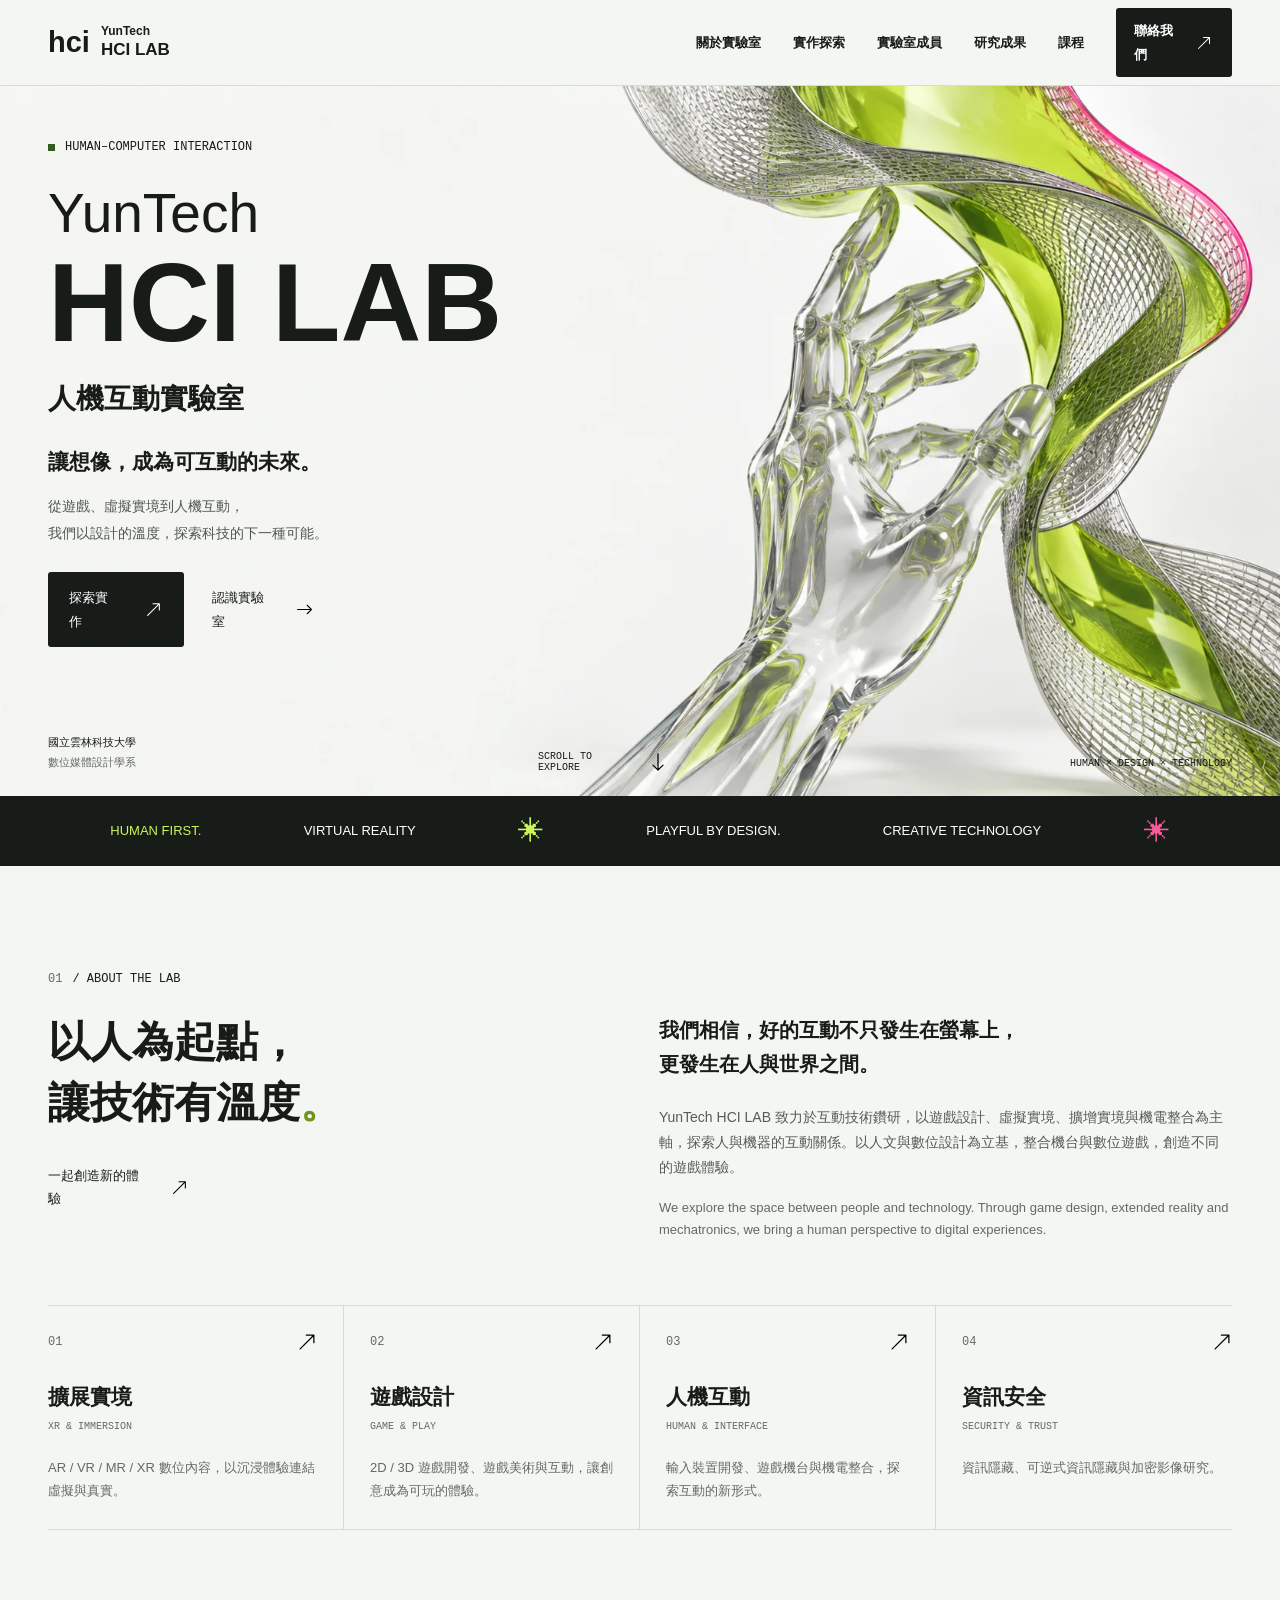
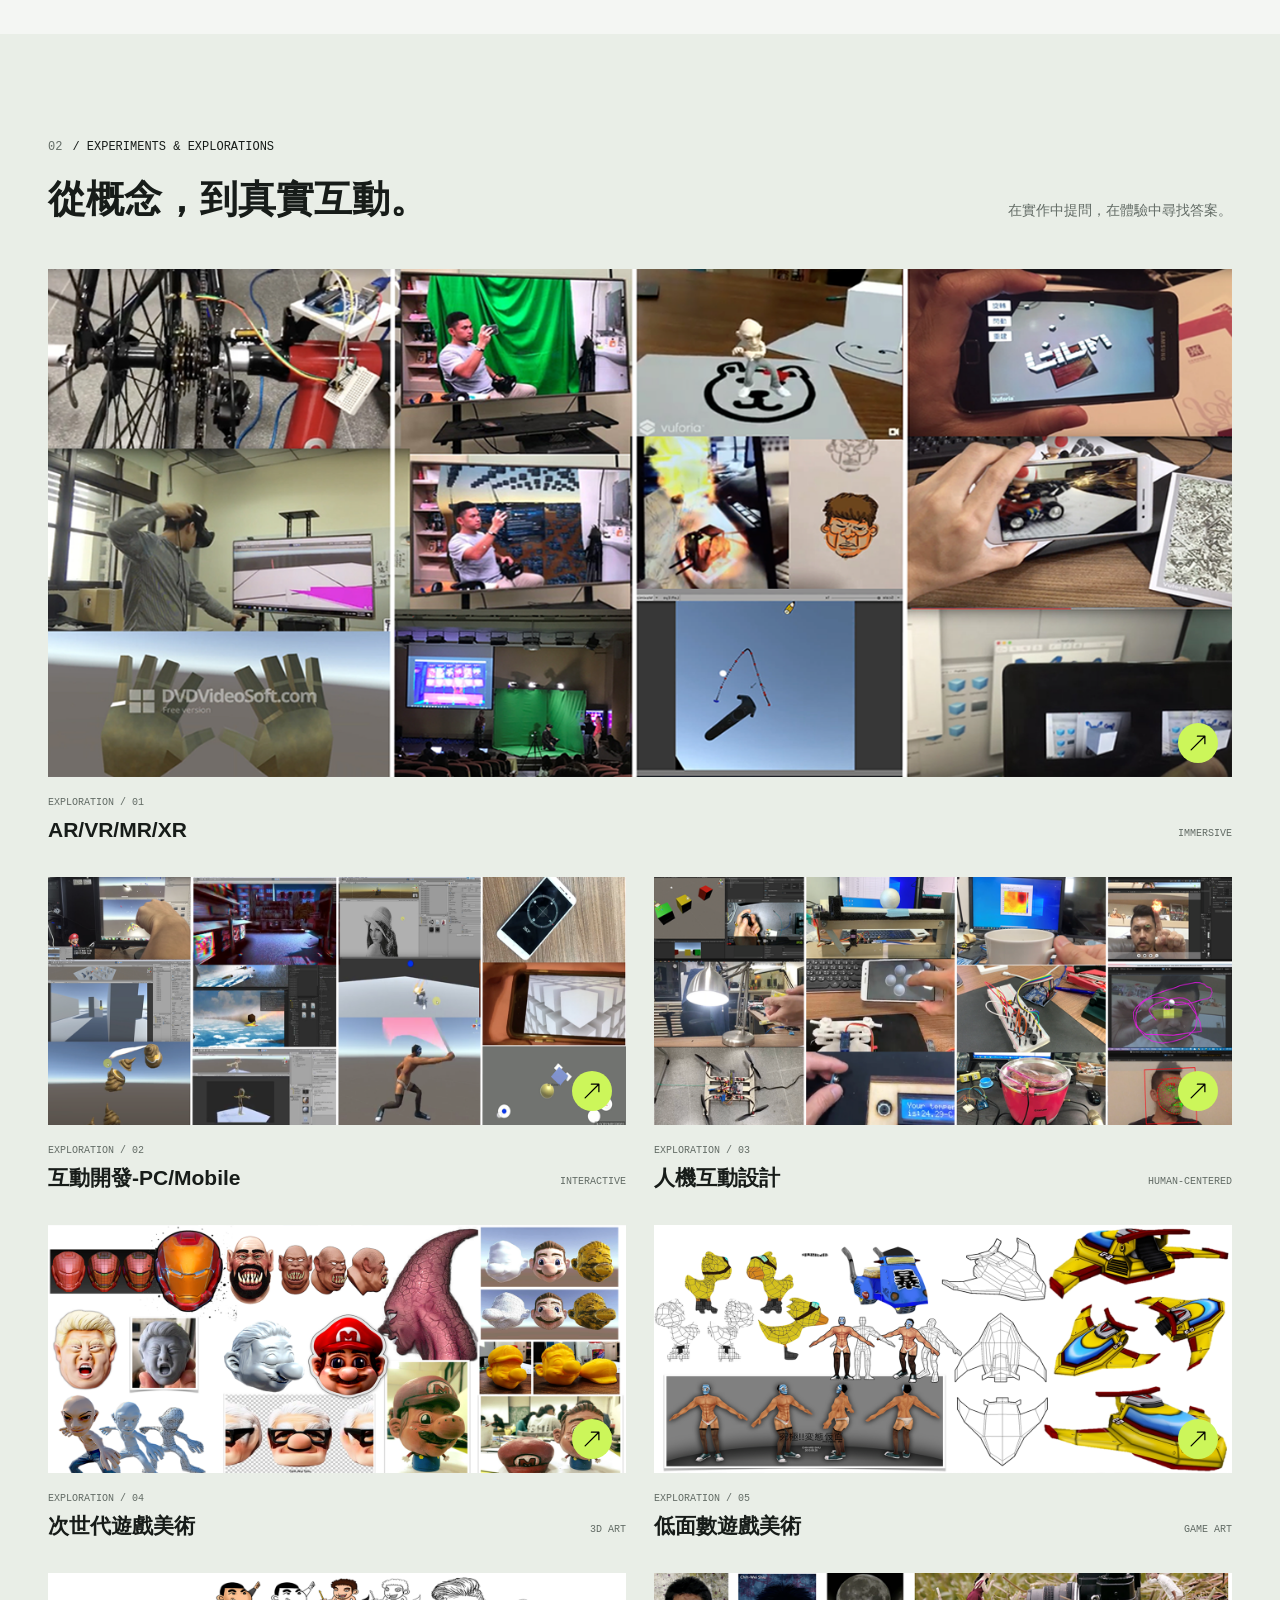
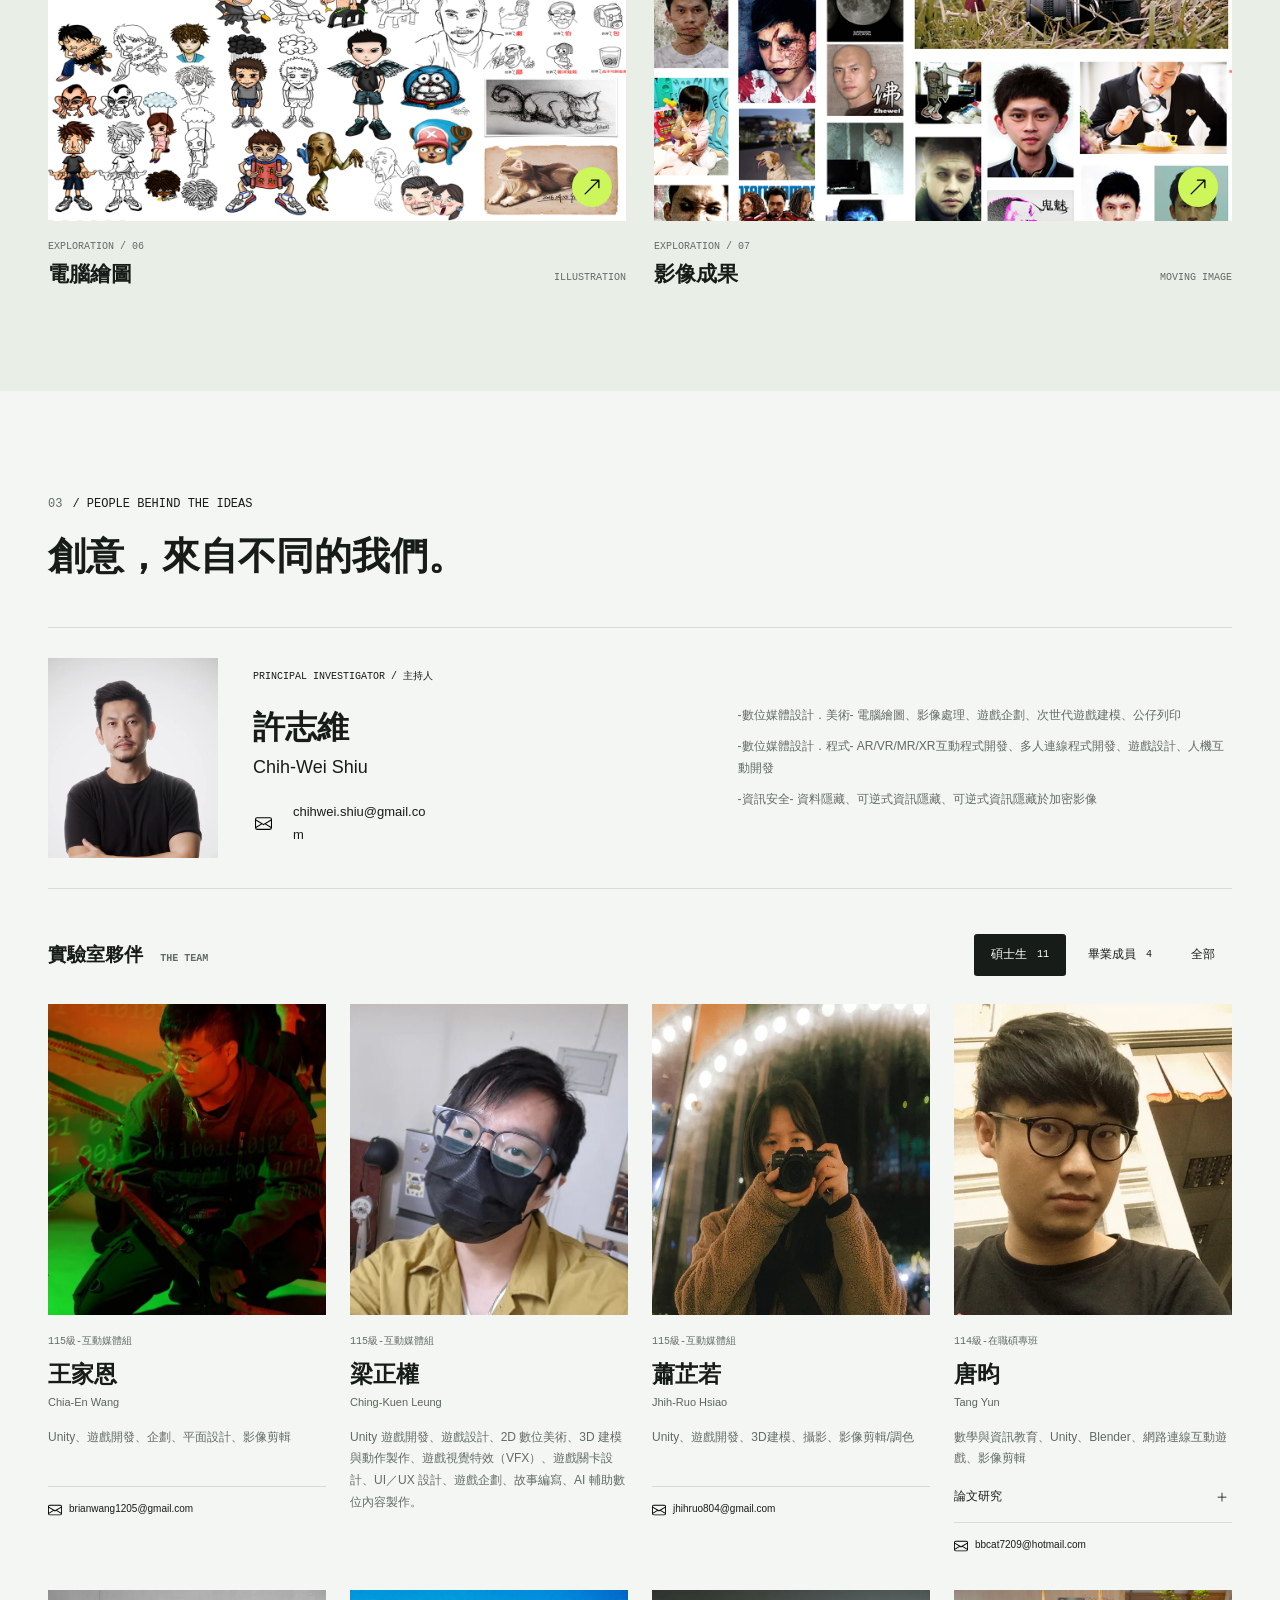
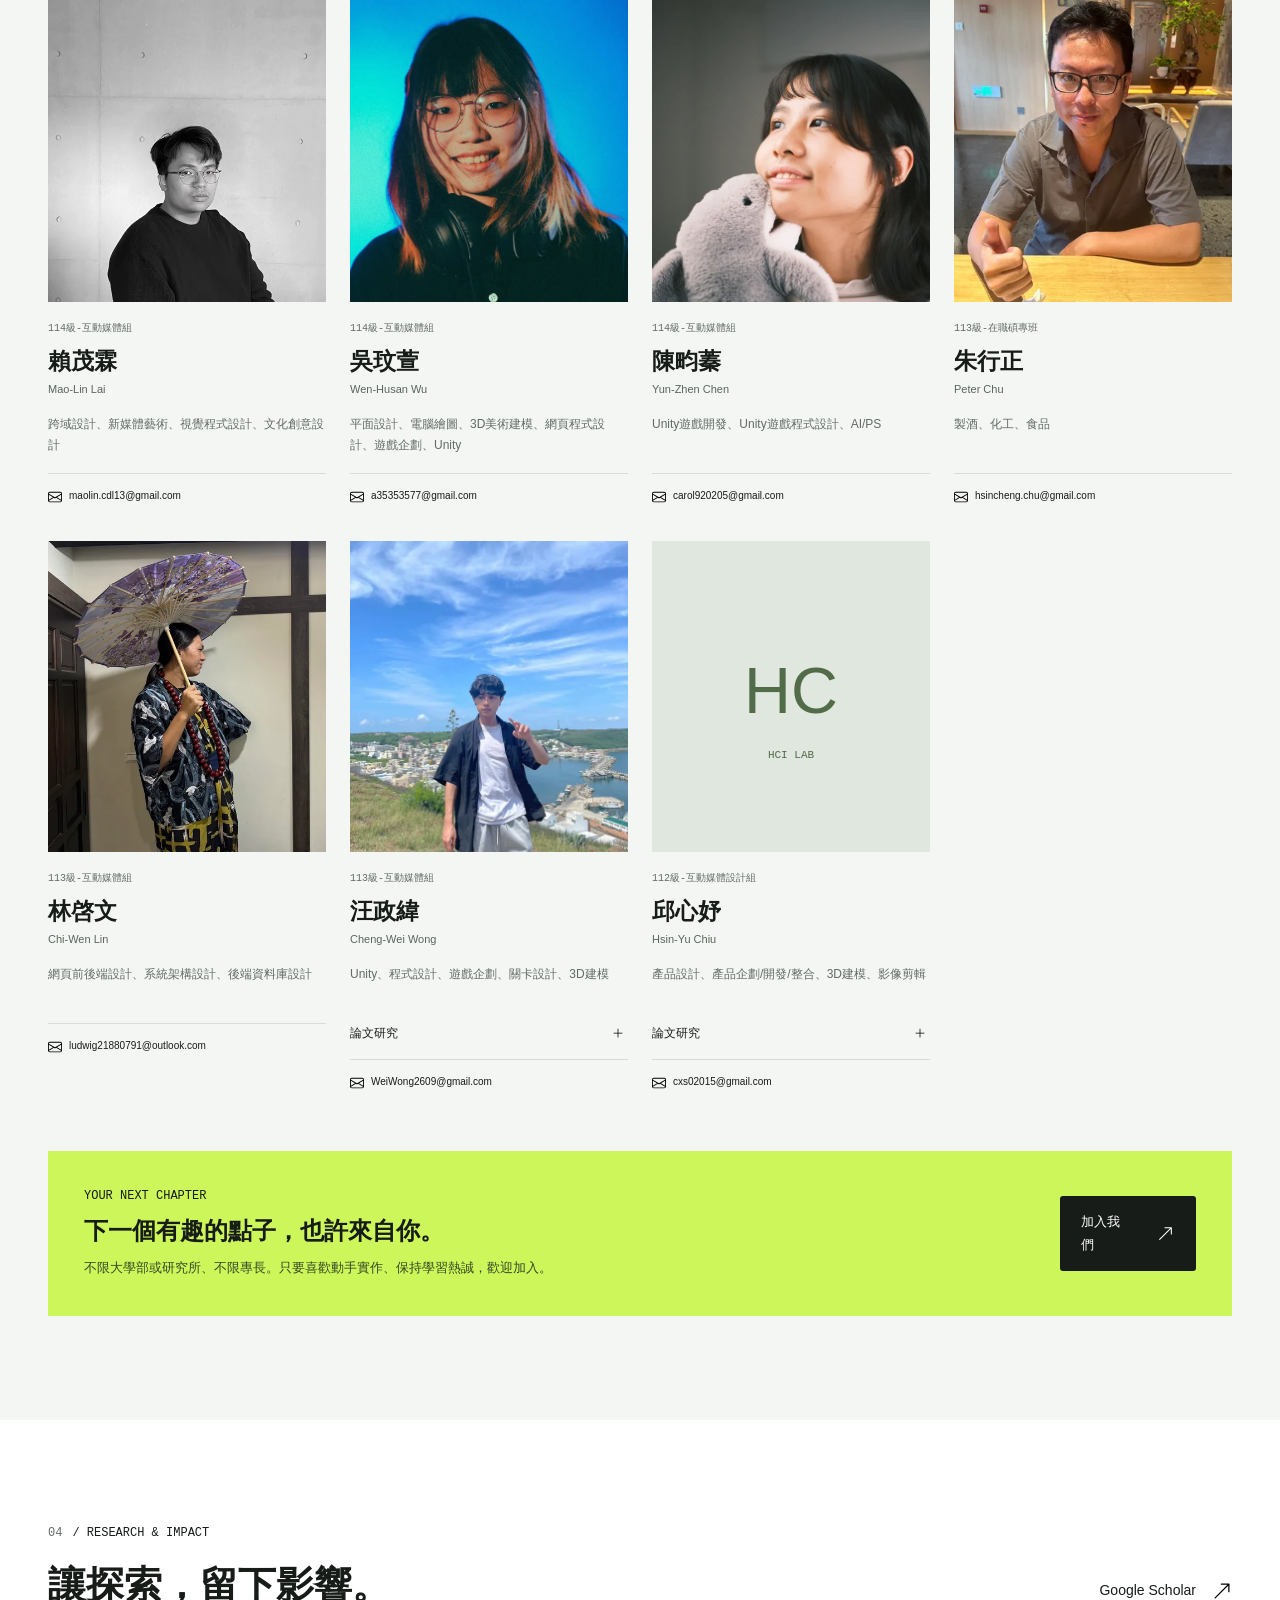
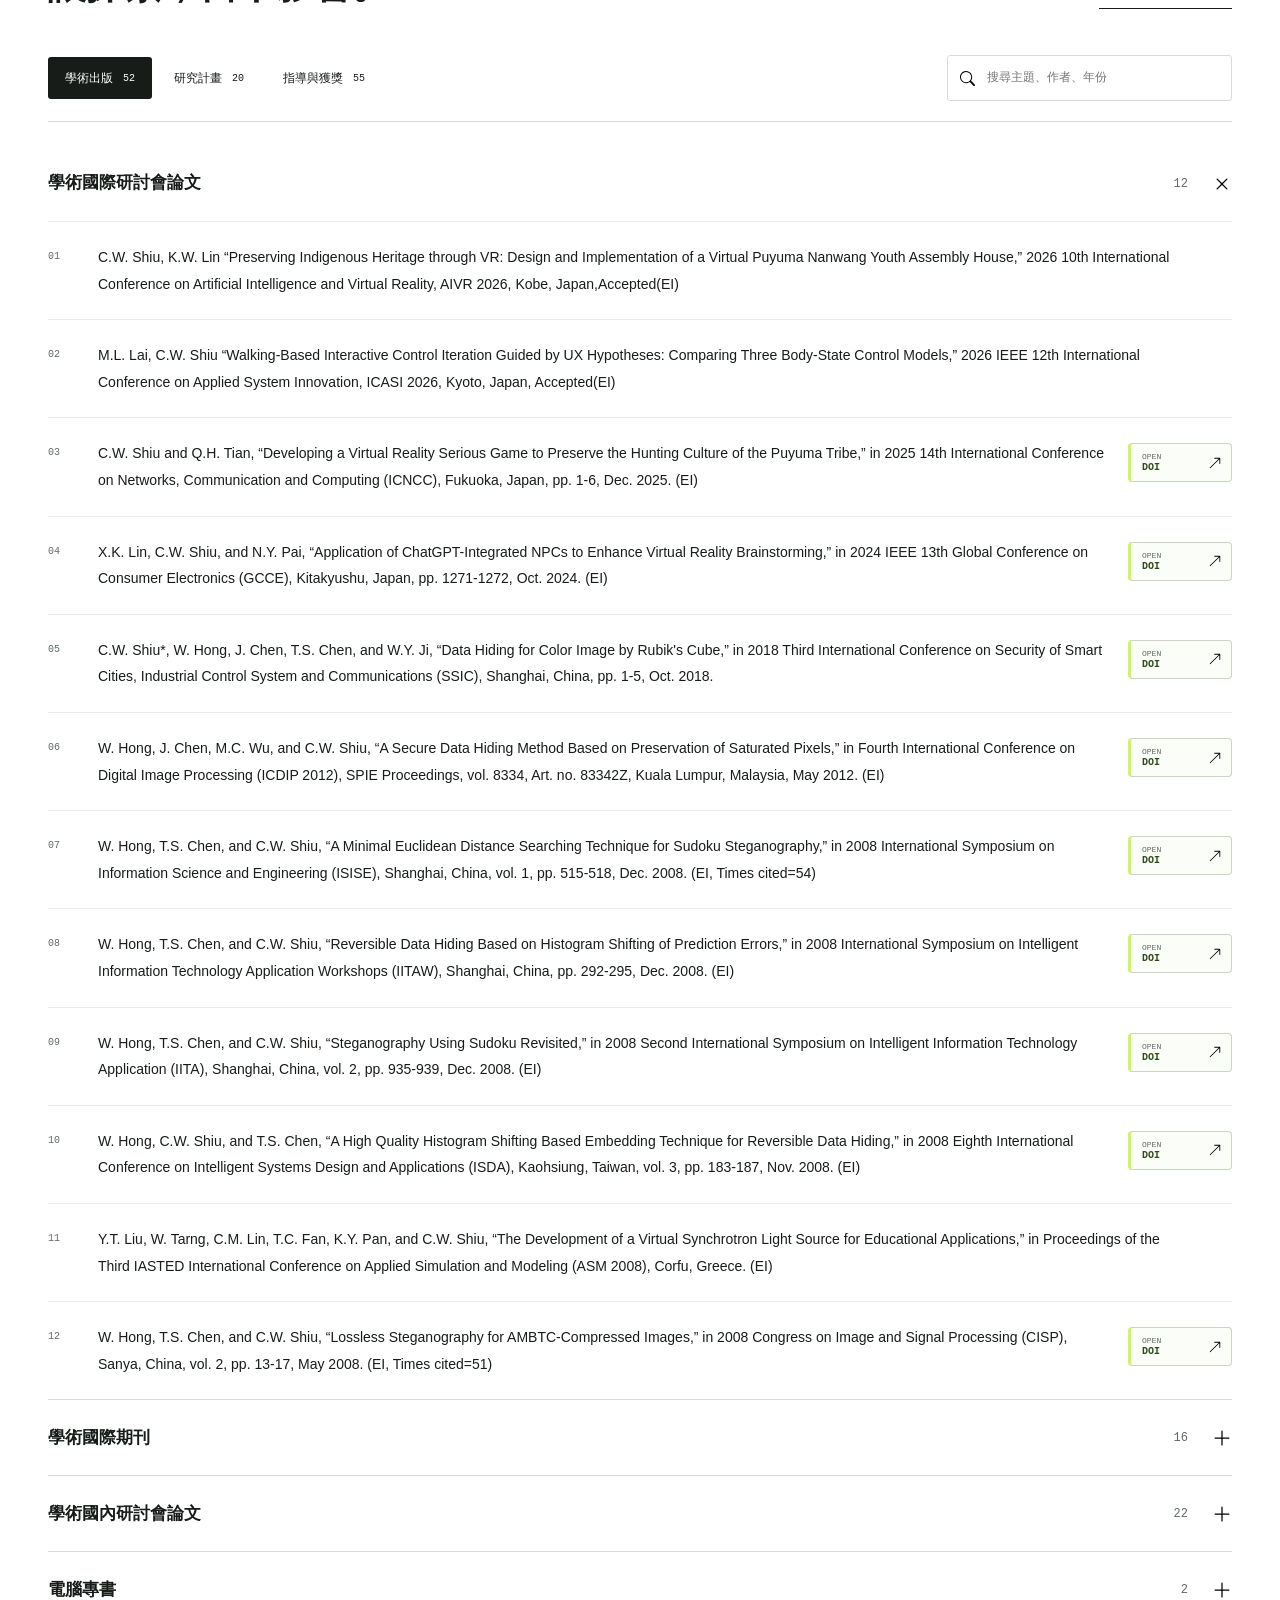
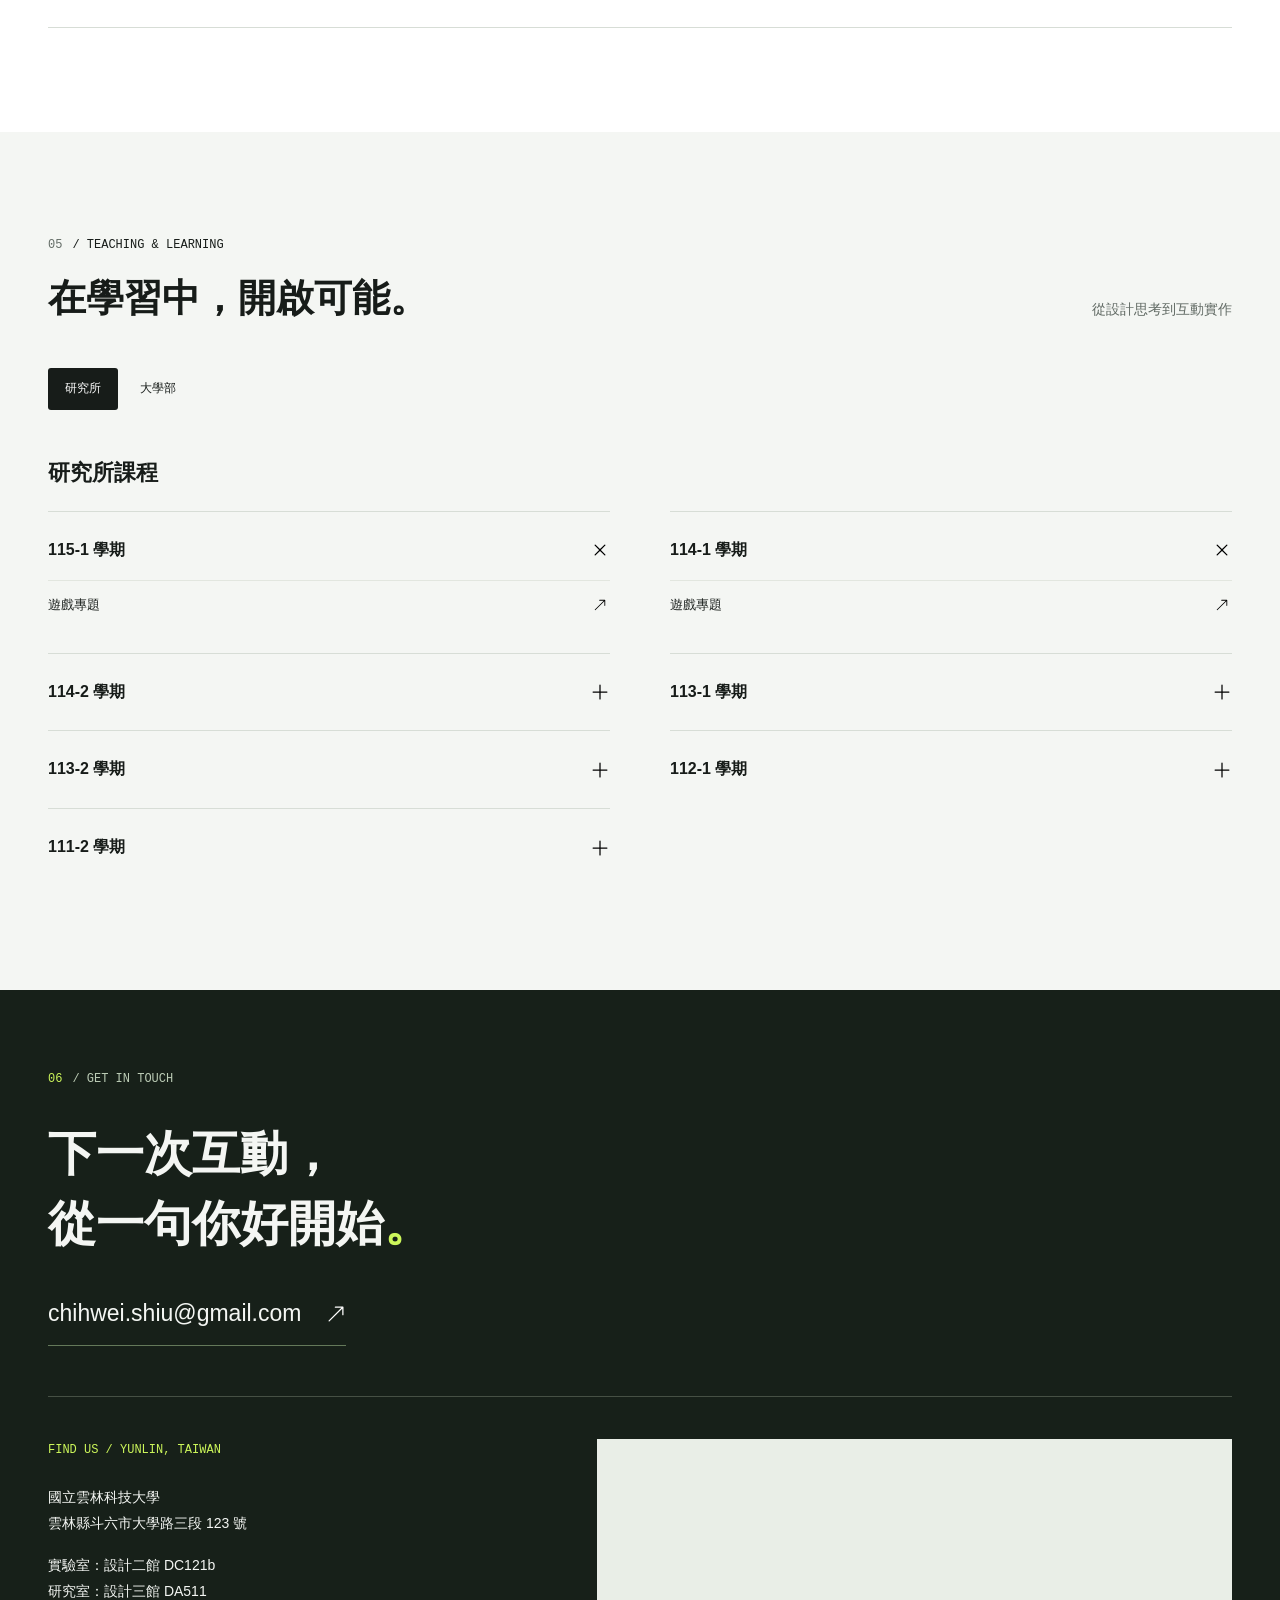
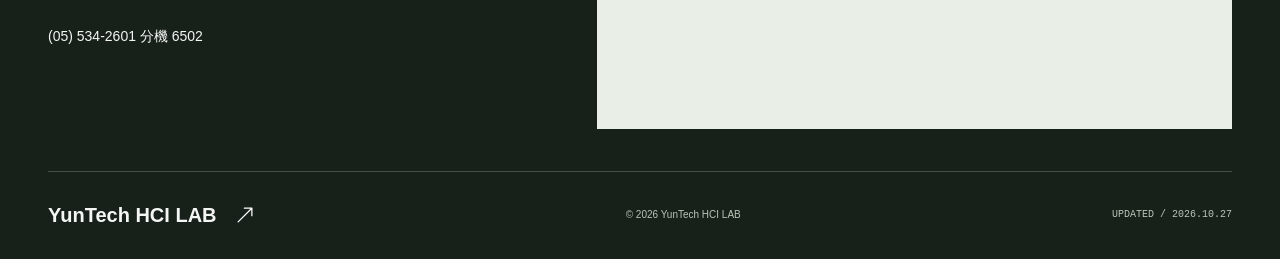
==== commit 64f97dc2: "Add new member and automate Pages deployment" ====
--- a/index.html
+++ b/index.html
@@ -27,7 +27,7 @@
   <link rel="icon" type="image/png" href="img/hciLABLOGOs.png">
   <link rel="preload" as="image" href="assets/hero.webp" imagesrcset="assets/hero-small.webp 960w, assets/hero.webp 1672w" imagesizes="100vw" fetchpriority="high">
   <link rel="stylesheet" href="styles.css?v=d76be12e4a4f">
-  <script type="application/ld+json">{"@context":"https://schema.org","@graph":[{"@type":"ResearchOrganization","@id":"https://yuntech-hci.github.io/#organization","name":"YunTech HCI LAB 人機互動實驗室","alternateName":"國立雲林科技大學數位媒體設計學系 人機互動實驗室","url":"https://yuntech-hci.github.io/","logo":"https://yuntech-hci.github.io/img/hciLABLOGO.png","email":"chihwei.shiu@gmail.com","telephone":"+886-5-5342601 ext. 6502","parentOrganization":{"@type":"CollegeOrUniversity","name":"國立雲林科技大學 National Yunlin University of Science and Technology"},"address":{"@type":"PostalAddress","streetAddress":"大學路三段123號","addressLocality":"斗六市","addressRegion":"雲林縣","addressCountry":"TW"},"member":{"@id":"https://yuntech-hci.github.io/#ShiuCW"},"knowsAbout":["人機互動","遊戲設計","虛擬實境","擴增實境","機電整合","資訊安全","可逆式資訊隱藏"]},{"@type":"WebSite","@id":"https://yuntech-hci.github.io/#website","name":"YunTech HCI LAB","url":"https://yuntech-hci.github.io/","inLanguage":"zh-TW","publisher":{"@id":"https://yuntech-hci.github.io/#organization"}},{"@type":"WebPage","@id":"https://yuntech-hci.github.io/#webpage","url":"https://yuntech-hci.github.io/","name":"YunTech HCI LAB 雲科大人機互動實驗室｜遊戲設計、VR／AR 與互動研究","description":"國立雲林科技大學數位媒體設計學系人機互動實驗室，由許志維主持。探索遊戲設計、VR／AR、機電整合與資訊安全，了解研究成果、實驗室成員、課程與合作資訊。","inLanguage":"zh-TW","dateModified":"2026-09-10","isPartOf":{"@id":"https://yuntech-hci.github.io/#website"},"about":{"@id":"https://yuntech-hci.github.io/#organization"},"primaryImageOfPage":{"@type":"ImageObject","url":"https://yuntech-hci.github.io/assets/social-cover.jpg","width":1200,"height":630}},{"@type":"Person","@id":"https://yuntech-hci.github.io/#ShiuCW","name":"許志維","alternateName":"Chih-Wei Shiu","jobTitle":"實驗室主持人","email":"chihwei.shiu@gmail.com","image":"https://yuntech-hci.github.io/assets/members/ShiuCW.webp","worksFor":{"@id":"https://yuntech-hci.github.io/#organization"}}]}</script>
+  <script type="application/ld+json">{"@context":"https://schema.org","@graph":[{"@type":"ResearchOrganization","@id":"https://yuntech-hci.github.io/#organization","name":"YunTech HCI LAB 人機互動實驗室","alternateName":"國立雲林科技大學數位媒體設計學系 人機互動實驗室","url":"https://yuntech-hci.github.io/","logo":"https://yuntech-hci.github.io/img/hciLABLOGO.png","email":"chihwei.shiu@gmail.com","telephone":"+886-5-5342601 ext. 6502","parentOrganization":{"@type":"CollegeOrUniversity","name":"國立雲林科技大學 National Yunlin University of Science and Technology"},"address":{"@type":"PostalAddress","streetAddress":"大學路三段123號","addressLocality":"斗六市","addressRegion":"雲林縣","addressCountry":"TW"},"member":{"@id":"https://yuntech-hci.github.io/#ShiuCW"},"knowsAbout":["人機互動","遊戲設計","虛擬實境","擴增實境","機電整合","資訊安全","可逆式資訊隱藏"]},{"@type":"WebSite","@id":"https://yuntech-hci.github.io/#website","name":"YunTech HCI LAB","url":"https://yuntech-hci.github.io/","inLanguage":"zh-TW","publisher":{"@id":"https://yuntech-hci.github.io/#organization"}},{"@type":"WebPage","@id":"https://yuntech-hci.github.io/#webpage","url":"https://yuntech-hci.github.io/","name":"YunTech HCI LAB 雲科大人機互動實驗室｜遊戲設計、VR／AR 與互動研究","description":"國立雲林科技大學數位媒體設計學系人機互動實驗室，由許志維主持。探索遊戲設計、VR／AR、機電整合與資訊安全，了解研究成果、實驗室成員、課程與合作資訊。","inLanguage":"zh-TW","dateModified":"2026-10-27","isPartOf":{"@id":"https://yuntech-hci.github.io/#website"},"about":{"@id":"https://yuntech-hci.github.io/#organization"},"primaryImageOfPage":{"@type":"ImageObject","url":"https://yuntech-hci.github.io/assets/social-cover.jpg","width":1200,"height":630}},{"@type":"Person","@id":"https://yuntech-hci.github.io/#ShiuCW","name":"許志維","alternateName":"Chih-Wei Shiu","jobTitle":"實驗室主持人","email":"chihwei.shiu@gmail.com","image":"https://yuntech-hci.github.io/assets/members/ShiuCW.webp","worksFor":{"@id":"https://yuntech-hci.github.io/#organization"}}]}</script>
   <script src="app.js?v=b3ff4c9c90e1" defer></script>
 </head>
 <body>
@@ -65,10 +65,13 @@
   <section class="section wrap" id="members">
     <div class="section-heading"><div><p class="eyebrow"><span>03</span> / PEOPLE BEHIND THE IDEAS</p><h2>創意，來自不同的我們。</h2></div></div>
     <article class="pi" id="ShiuCW"><img class="pi-portrait" src="assets/members/ShiuCW.webp" width="560" height="660" alt="許志維 Chih-Wei Shiu，實驗室主持人" loading="lazy" decoding="async"><div class="pi-intro"><p class="eyebrow">PRINCIPAL INVESTIGATOR / 主持人</p><h3>許志維<span lang="en">Chih-Wei Shiu</span></h3><a class="text-link" href="mailto:chihwei.shiu@gmail.com"><img class="icon " src="assets/icons/envelope.svg" width="20" height="20" alt="" aria-hidden="true">chihwei.shiu@gmail.com</a></div><div class="pi-expertise"><p>-數位媒體設計．美術- 電腦繪圖、影像處理、遊戲企劃、次世代遊戲建模、公仔列印</p><p>-數位媒體設計．程式- AR/VR/MR/XR互動程式開發、多人連線程式開發、遊戲設計、人機互動開發</p><p>-資訊安全- 資料隱藏、可逆式資訊隱藏、可逆式資訊隱藏於加密影像</p></div></article>
-    <div class="members-toolbar"><h3>實驗室夥伴 <span class="mono">THE TEAM</span></h3><div class="filter-buttons" data-member-filters aria-label="成員分類" hidden><button type="button" data-filter="graduate" aria-pressed="true">碩士生 <span>10</span></button><button type="button" data-filter="alumni" aria-pressed="false">畢業成員 <span>4</span></button><button type="button" data-filter="all" aria-pressed="false">全部</button></div></div>
+    <div class="members-toolbar"><h3>實驗室夥伴 <span class="mono">THE TEAM</span></h3><div class="filter-buttons" data-member-filters aria-label="成員分類" hidden><button type="button" data-filter="graduate" aria-pressed="true">碩士生 <span>11</span></button><button type="button" data-filter="alumni" aria-pressed="false">畢業成員 <span>4</span></button><button type="button" data-filter="all" aria-pressed="false">全部</button></div></div>
     <div class="member-grid"><article class="member" id="WangCE" data-group="graduate">
     <div class="portrait"><img src="assets/members/WangCE.webp" width="560" height="660" alt="Chia-En Wang 王家恩" loading="lazy" decoding="async"></div>
     <div class="member-meta"><p class="mono">115級-互動媒體組</p><h3>王家恩</h3><p class="english-name" lang="en">Chia-En Wang</p><p class="skills">Unity、遊戲開發、企劃、平面設計、影像剪輯</p><a class="member-email" href="mailto:brianwang1205@gmail.com"><img class="icon " src="assets/icons/envelope.svg" width="20" height="20" alt="" aria-hidden="true"><span>brianwang1205@gmail.com</span></a></div>
+  </article><article class="member" id="LeungCK" data-group="graduate">
+    <div class="portrait"><img src="assets/members/LeungCK.webp" width="560" height="660" alt="Ching-Kuen Leung 梁正權" loading="lazy" decoding="async"></div>
+    <div class="member-meta"><p class="mono">115級-互動媒體組</p><h3>梁正權</h3><p class="english-name" lang="en">Ching-Kuen Leung</p><p class="skills">Unity 遊戲開發、遊戲設計、2D 數位美術、3D 建模與動作製作、遊戲視覺特效（VFX）、遊戲關卡設計、UI／UX 設計、遊戲企劃、故事編寫、AI 輔助數位內容製作。</p></div>
   </article><article class="member" id="HsiaoJR" data-group="graduate">
     <div class="portrait"><img src="assets/members/HsiaoJR.webp" width="560" height="660" alt="Jhih-Ruo Hsiao 蕭芷若" loading="lazy" decoding="async"></div>
     <div class="member-meta"><p class="mono">115級-互動媒體組</p><h3>蕭芷若</h3><p class="english-name" lang="en">Jhih-Ruo Hsiao</p><p class="skills">Unity、遊戲開發、3D建模、攝影、影像剪輯/調色</p><a class="member-email" href="mailto:jhihruo804@gmail.com"><img class="icon " src="assets/icons/envelope.svg" width="20" height="20" alt="" aria-hidden="true"><span>jhihruo804@gmail.com</span></a></div>
@@ -113,9 +116,9 @@
   </section>
   <section class="section research-section" id="research"><div class="wrap">
     <div class="section-heading"><div><p class="eyebrow"><span>04</span> / RESEARCH & IMPACT</p><h2>讓探索，留下影響。</h2></div><a href="https://scholar.google.com.tw/citations?user=rNASP-UAAAAJ&amp;hl=zh-TW" target="_blank" rel="noopener noreferrer">Google Scholar<img class="icon " src="assets/icons/arrow-up-right.svg" width="20" height="20" alt="" aria-hidden="true"></a></div>
-    <div class="research-controls" hidden><div class="filter-buttons research-tabs" aria-label="研究成果分類"><button type="button" data-research="publications" aria-pressed="true">學術出版 <span>51</span></button><button type="button" data-research="projects" aria-pressed="false">研究計畫 <span>20</span></button><button type="button" data-research="awards" aria-pressed="false">指導與獲獎 <span>55</span></button></div><label class="search-field"><img class="icon " src="assets/icons/search.svg" width="20" height="20" alt="" aria-hidden="true"><input id="research-search" type="search" placeholder="搜尋主題、作者、年份" aria-label="搜尋研究成果"></label></div>
+    <div class="research-controls" hidden><div class="filter-buttons research-tabs" aria-label="研究成果分類"><button type="button" data-research="publications" aria-pressed="true">學術出版 <span>52</span></button><button type="button" data-research="projects" aria-pressed="false">研究計畫 <span>20</span></button><button type="button" data-research="awards" aria-pressed="false">指導與獲獎 <span>55</span></button></div><label class="search-field"><img class="icon " src="assets/icons/search.svg" width="20" height="20" alt="" aria-hidden="true"><input id="research-search" type="search" placeholder="搜尋主題、作者、年份" aria-label="搜尋研究成果"></label></div>
     <p class="search-status mono" aria-live="polite" hidden></p>
-    <div class="research-panel" id="panel-publications" data-research-panel="publications"><h3 class="panel-heading">學術出版</h3><details class="record-group" open><summary><span>學術國際研討會論文</span><span class="summary-count">12<img class="icon " src="assets/icons/plus-lg.svg" width="20" height="20" alt="" aria-hidden="true"></span></summary><ol><li class="record"><span class="record-number" aria-hidden="true">01</span><p>C.W. Shiu, K.W. Lin “Preserving Indigenous Heritage through VR: Design and Implementation of a Virtual Puyuma Nanwang Youth Assembly House,” 2026 10th International Conference on Artificial Intelligence and Virtual Reality, AIVR 2026, Kobe, Japan,Accepted(EI)</p></li><li class="record"><span class="record-number" aria-hidden="true">02</span><p>M.L. Lai, C.W. Shiu “Walking-Based Interactive Control Iteration Guided by UX Hypotheses: Comparing Three Body-State Control Models,” 2026 IEEE 12th International Conference on Applied System Innovation, ICASI 2026, Kyoto, Japan, Accepted(EI)</p></li><li class="record has-link"><span class="record-number" aria-hidden="true">03</span><p>C.W. Shiu and Q.H. Tian, “Developing a Virtual Reality Serious Game to Preserve the Hunting Culture of the Puyuma Tribe,” in 2025 14th International Conference on Networks, Communication and Computing (ICNCC), Fukuoka, Japan, pp. 1-6, Dec. 2025. (EI)</p><a class="record-link" href="https://doi.org/10.1109/icncc68912.2025.00007" target="_blank" rel="noopener noreferrer" aria-label="開啟「Developing a Virtual Reality Serious Game to Preserve the Hunting Culture of the Puyuma Tribe」DOI"><span class="record-link-copy"><span class="record-link-kicker">OPEN</span><span class="record-link-type">DOI</span></span><img class="icon " src="assets/icons/arrow-up-right.svg" width="20" height="20" alt="" aria-hidden="true"></a></li><li class="record has-link"><span class="record-number" aria-hidden="true">04</span><p>X.K. Lin, C.W. Shiu, and N.Y. Pai, “Application of ChatGPT-Integrated NPCs to Enhance Virtual Reality Brainstorming,” in 2024 IEEE 13th Global Conference on Consumer Electronics (GCCE), Kitakyushu, Japan, pp. 1271-1272, Oct. 2024. (EI)</p><a class="record-link" href="https://doi.org/10.1109/gcce62371.2024.10760995" target="_blank" rel="noopener noreferrer" aria-label="開啟「Application of ChatGPT-Integrated NPCs to Enhance Virtual Reality Brainstorming」DOI"><span class="record-link-copy"><span class="record-link-kicker">OPEN</span><span class="record-link-type">DOI</span></span><img class="icon " src="assets/icons/arrow-up-right.svg" width="20" height="20" alt="" aria-hidden="true"></a></li><li class="record has-link"><span class="record-number" aria-hidden="true">05</span><p>C.W. Shiu*, W. Hong, J. Chen, T.S. Chen, and W.Y. Ji, “Data Hiding for Color Image by Rubik&#39;s Cube,” in 2018 Third International Conference on Security of Smart Cities, Industrial Control System and Communications (SSIC), Shanghai, China, pp. 1-5, Oct. 2018.</p><a class="record-link" href="https://doi.org/10.1109/ssic.2018.8556660" target="_blank" rel="noopener noreferrer" aria-label="開啟「Data Hiding for Color Image by Rubik&#39;s Cube」DOI"><span class="record-link-copy"><span class="record-link-kicker">OPEN</span><span class="record-link-type">DOI</span></span><img class="icon " src="assets/icons/arrow-up-right.svg" width="20" height="20" alt="" aria-hidden="true"></a></li><li class="record has-link"><span class="record-number" aria-hidden="true">06</span><p>W. Hong, J. Chen, M.C. Wu, and C.W. Shiu, “A Secure Data Hiding Method Based on Preservation of Saturated Pixels,” in Fourth International Conference on Digital Image Processing (ICDIP 2012), SPIE Proceedings, vol. 8334, Art. no. 83342Z, Kuala Lumpur, Malaysia, May 2012. (EI)</p><a class="record-link" href="https://doi.org/10.1117/12.956468" target="_blank" rel="noopener noreferrer" aria-label="開啟「A Secure Data Hiding Method Based on Preservation of Saturated Pixels」DOI"><span class="record-link-copy"><span class="record-link-kicker">OPEN</span><span class="record-link-type">DOI</span></span><img class="icon " src="assets/icons/arrow-up-right.svg" width="20" height="20" alt="" aria-hidden="true"></a></li><li class="record has-link"><span class="record-number" aria-hidden="true">07</span><p>W. Hong, T.S. Chen, and C.W. Shiu, “A Minimal Euclidean Distance Searching Technique for Sudoku Steganography,” in 2008 International Symposium on Information Science and Engineering (ISISE), Shanghai, China, vol. 1, pp. 515-518, Dec. 2008. (EI, Times cited=54)</p><a class="record-link" href="https://doi.org/10.1109/isise.2008.153" target="_blank" rel="noopener noreferrer" aria-label="開啟「A Minimal Euclidean Distance Searching Technique for Sudoku Steganography」DOI"><span class="record-link-copy"><span class="record-link-kicker">OPEN</span><span class="record-link-type">DOI</span></span><img class="icon " src="assets/icons/arrow-up-right.svg" width="20" height="20" alt="" aria-hidden="true"></a></li><li class="record has-link"><span class="record-number" aria-hidden="true">08</span><p>W. Hong, T.S. Chen, and C.W. Shiu, “Reversible Data Hiding Based on Histogram Shifting of Prediction Errors,” in 2008 International Symposium on Intelligent Information Technology Application Workshops (IITAW), Shanghai, China, pp. 292-295, Dec. 2008. (EI)</p><a class="record-link" href="https://doi.org/10.1109/iita.workshops.2008.119" target="_blank" rel="noopener noreferrer" aria-label="開啟「Reversible Data Hiding Based on Histogram Shifting of Prediction Errors」DOI"><span class="record-link-copy"><span class="record-link-kicker">OPEN</span><span class="record-link-type">DOI</span></span><img class="icon " src="assets/icons/arrow-up-right.svg" width="20" height="20" alt="" aria-hidden="true"></a></li><li class="record has-link"><span class="record-number" aria-hidden="true">09</span><p>W. Hong, T.S. Chen, and C.W. Shiu, “Steganography Using Sudoku Revisited,” in 2008 Second International Symposium on Intelligent Information Technology Application (IITA), Shanghai, China, vol. 2, pp. 935-939, Dec. 2008. (EI)</p><a class="record-link" href="https://doi.org/10.1109/iita.2008.445" target="_blank" rel="noopener noreferrer" aria-label="開啟「Steganography Using Sudoku Revisited」DOI"><span class="record-link-copy"><span class="record-link-kicker">OPEN</span><span class="record-link-type">DOI</span></span><img class="icon " src="assets/icons/arrow-up-right.svg" width="20" height="20" alt="" aria-hidden="true"></a></li><li class="record has-link"><span class="record-number" aria-hidden="true">10</span><p>W. Hong, C.W. Shiu, and T.S. Chen, “A High Quality Histogram Shifting Based Embedding Technique for Reversible Data Hiding,” in 2008 Eighth International Conference on Intelligent Systems Design and Applications (ISDA), Kaohsiung, Taiwan, vol. 3, pp. 183-187, Nov. 2008. (EI)</p><a class="record-link" href="https://doi.org/10.1109/isda.2008.304" target="_blank" rel="noopener noreferrer" aria-label="開啟「A High Quality Histogram Shifting Based Embedding Technique for Reversible Data Hiding」DOI"><span class="record-link-copy"><span class="record-link-kicker">OPEN</span><span class="record-link-type">DOI</span></span><img class="icon " src="assets/icons/arrow-up-right.svg" width="20" height="20" alt="" aria-hidden="true"></a></li><li class="record"><span class="record-number" aria-hidden="true">11</span><p>Y.T. Liu, W. Tarng, C.M. Lin, T.C. Fan, K.Y. Pan, and C.W. Shiu, “The Development of a Virtual Synchrotron Light Source for Educational Applications,” in Proceedings of the Third IASTED International Conference on Applied Simulation and Modeling (ASM 2008), Corfu, Greece. (EI)</p></li><li class="record has-link"><span class="record-number" aria-hidden="true">12</span><p>W. Hong, T.S. Chen, and C.W. Shiu, “Lossless Steganography for AMBTC-Compressed Images,” in 2008 Congress on Image and Signal Processing (CISP), Sanya, China, vol. 2, pp. 13-17, May 2008. (EI, Times cited=51)</p><a class="record-link" href="https://doi.org/10.1109/cisp.2008.638" target="_blank" rel="noopener noreferrer" aria-label="開啟「Lossless Steganography for AMBTC-Compressed Images」DOI"><span class="record-link-copy"><span class="record-link-kicker">OPEN</span><span class="record-link-type">DOI</span></span><img class="icon " src="assets/icons/arrow-up-right.svg" width="20" height="20" alt="" aria-hidden="true"></a></li></ol></details><details class="record-group" ><summary><span>學術國際期刊</span><span class="summary-count">16<img class="icon " src="assets/icons/plus-lg.svg" width="20" height="20" alt="" aria-hidden="true"></span></summary><ol><li class="record has-link"><span class="record-number" aria-hidden="true">01</span><p>Y.C. Chen and C.W. Shiu, “Distributed Encrypted Image-Based Reversible Data Hiding,” Journal of Internet Technology, vol. 22, no. 1, pp. 101-107, Jan. 2021. (SCI, IF=0.786)</p><a class="record-link" href="https://jit.ndhu.edu.tw/article/view/2464" target="_blank" rel="noopener noreferrer" aria-label="開啟「Distributed Encrypted Image-Based Reversible Data Hiding」ARTICLE"><span class="record-link-copy"><span class="record-link-kicker">OPEN</span><span class="record-link-type">ARTICLE</span></span><img class="icon " src="assets/icons/arrow-up-right.svg" width="20" height="20" alt="" aria-hidden="true"></a></li><li class="record has-link"><span class="record-number" aria-hidden="true">02</span><p>C.W. Shiu, J. Chen, and Y.C. Chen, “Low-Cost Online Handwritten Symbol Recognition System in Virtual Reality Environment of Head-Mounted Display,” Mathematics, vol. 8, no. 11, Art. no. 1967, Nov. 2020. (SCI, IF=1.747)</p><a class="record-link" href="https://doi.org/10.3390/math8111967" target="_blank" rel="noopener noreferrer" aria-label="開啟「Low-Cost Online Handwritten Symbol Recognition System in Virtual Reality Environment of Head-Mounted Display」DOI"><span class="record-link-copy"><span class="record-link-kicker">OPEN</span><span class="record-link-type">DOI</span></span><img class="icon " src="assets/icons/arrow-up-right.svg" width="20" height="20" alt="" aria-hidden="true"></a></li><li class="record has-link"><span class="record-number" aria-hidden="true">03</span><p>Y.C. Chen, T.H. Hung, S.H. Hsieh, and C.W. Shiu, “A New Reversible Data Hiding in Encrypted Image Based on Multi-Secret Sharing and Lightweight Cryptographic Algorithms,” IEEE Transactions on Information Forensics and Security, vol. 14, no. 12, pp. 3332-3343, Dec. 2019. (SCI, IF=6.211, Times cited=10)</p><a class="record-link" href="https://doi.org/10.1109/tifs.2019.2914557" target="_blank" rel="noopener noreferrer" aria-label="開啟「A New Reversible Data Hiding in Encrypted Image Based on Multi-Secret Sharing and Lightweight Cryptographic Algorithms」DOI"><span class="record-link-copy"><span class="record-link-kicker">OPEN</span><span class="record-link-type">DOI</span></span><img class="icon " src="assets/icons/arrow-up-right.svg" width="20" height="20" alt="" aria-hidden="true"></a></li><li class="record has-link"><span class="record-number" aria-hidden="true">04</span><p>C.W. Shiu*, Y.C. Chen, and W. Hong, “Reversible Data Hiding in Permutation-Based Encrypted Images with Strong Privacy,” KSII Transactions on Internet and Information Systems, vol. 13, no. 2, pp. 1020-1042, Feb. 2019. (SCI, IF=0.71)</p><a class="record-link" href="https://doi.org/10.3837/tiis.2019.02.029" target="_blank" rel="noopener noreferrer" aria-label="開啟「Reversible Data Hiding in Permutation-Based Encrypted Images with Strong Privacy」DOI"><span class="record-link-copy"><span class="record-link-kicker">OPEN</span><span class="record-link-type">DOI</span></span><img class="icon " src="assets/icons/arrow-up-right.svg" width="20" height="20" alt="" aria-hidden="true"></a></li><li class="record has-link"><span class="record-number" aria-hidden="true">05</span><p>C.W. Shiu, Y.C. Chen, and W. Hong, “Encrypted Image-Based Reversible Data Hiding with Public Key Cryptography from Difference Expansion,” Signal Processing: Image Communication, vol. 39, Part A, pp. 226-233, Nov. 2015. (SCI, IF=2.814, Times cited=89)</p><a class="record-link" href="https://doi.org/10.1016/j.image.2015.09.014" target="_blank" rel="noopener noreferrer" aria-label="開啟「Encrypted Image-Based Reversible Data Hiding with Public Key Cryptography from Difference Expansion」DOI"><span class="record-link-copy"><span class="record-link-kicker">OPEN</span><span class="record-link-type">DOI</span></span><img class="icon " src="assets/icons/arrow-up-right.svg" width="20" height="20" alt="" aria-hidden="true"></a></li><li class="record has-link"><span class="record-number" aria-hidden="true">06</span><p>W. Hong, G. Horng, C.W. Shiu, T.S. Chen, and Y.C. Chen, “Reversible Data Hiding Method Using Complexity Control and Human Visual System,” The Computer Journal, vol. 58, no. 10, pp. 2583-2594, Oct. 2015. (SCI, IF=0.98)</p><a class="record-link" href="https://doi.org/10.1093/comjnl/bxu142" target="_blank" rel="noopener noreferrer" aria-label="開啟「Reversible Data Hiding Method Using Complexity Control and Human Visual System」DOI"><span class="record-link-copy"><span class="record-link-kicker">OPEN</span><span class="record-link-type">DOI</span></span><img class="icon " src="assets/icons/arrow-up-right.svg" width="20" height="20" alt="" aria-hidden="true"></a></li><li class="record has-link"><span class="record-number" aria-hidden="true">07</span><p>Y.C. Chen, C.W. Shiu, and G. Horng, “Encrypted Signal-Based Reversible Data Hiding with Public Key Cryptosystem,” Journal of Visual Communication and Image Representation, vol. 25, no. 5, pp. 1164-1170, Jul. 2014. (SCI, IF=2.259, Times cited=120)</p><a class="record-link" href="https://doi.org/10.1016/j.jvcir.2014.04.003" target="_blank" rel="noopener noreferrer" aria-label="開啟「Encrypted Signal-Based Reversible Data Hiding with Public Key Cryptosystem」DOI"><span class="record-link-copy"><span class="record-link-kicker">OPEN</span><span class="record-link-type">DOI</span></span><img class="icon " src="assets/icons/arrow-up-right.svg" width="20" height="20" alt="" aria-hidden="true"></a></li><li class="record has-link"><span class="record-number" aria-hidden="true">08</span><p>J. Chen, T.S. Chen, W. Hong, G. Horng, H.Y. Wu, and C.W. Shiu, “A New Reference Pixel Prediction for Reversible Data Hiding with Reduced Location Map,” KSII Transactions on Internet and Information Systems, vol. 8, no. 3, pp. 1105-1118, Mar. 2014. (SCI, IF=0.71)</p><a class="record-link" href="https://doi.org/10.3837/tiis.2014.03.023" target="_blank" rel="noopener noreferrer" aria-label="開啟「A New Reference Pixel Prediction for Reversible Data Hiding with Reduced Location Map」DOI"><span class="record-link-copy"><span class="record-link-kicker">OPEN</span><span class="record-link-type">DOI</span></span><img class="icon " src="assets/icons/arrow-up-right.svg" width="20" height="20" alt="" aria-hidden="true"></a></li><li class="record has-link"><span class="record-number" aria-hidden="true">09</span><p>J. Chen, C.W. Shiu, and M.C. Wu, “An Improvement of Diamond Encoding Using Characteristic Value Positioning and Modulus Function,” Journal of Systems and Software, vol. 86, no. 5, pp. 1377-1383, May 2013. (SCI, IF=2.559)</p><a class="record-link" href="https://doi.org/10.1016/j.jss.2012.12.053" target="_blank" rel="noopener noreferrer" aria-label="開啟「An Improvement of Diamond Encoding Using Characteristic Value Positioning and Modulus Function」DOI"><span class="record-link-copy"><span class="record-link-kicker">OPEN</span><span class="record-link-type">DOI</span></span><img class="icon " src="assets/icons/arrow-up-right.svg" width="20" height="20" alt="" aria-hidden="true"></a></li><li class="record has-link"><span class="record-number" aria-hidden="true">10</span><p>J. Chen, W. Hong, C.W. Shiu, D.C. Lou, C.C. Lee, and J.L. Liu, “Prediction Error Adjustment Technique for High Quality Reversible Data Hiding,” International Journal of Innovative Computing, Information and Control, vol. 9, no. 2, pp. 611-623, Feb. 2013. (EI)</p><a class="record-link" href="http://www.ijicic.org/vol-9(2).htm" target="_blank" rel="noopener noreferrer" aria-label="開啟「Prediction Error Adjustment Technique for High Quality Reversible Data Hiding」ISSUE"><span class="record-link-copy"><span class="record-link-kicker">OPEN</span><span class="record-link-type">ISSUE</span></span><img class="icon " src="assets/icons/arrow-up-right.svg" width="20" height="20" alt="" aria-hidden="true"></a></li><li class="record has-link"><span class="record-number" aria-hidden="true">11</span><p>C.L. Pan, W. Hong, T.S. Chen, J. Chen, and C.W. Shiu, “Multilevel Reversible Data Hiding Using Modification of Prediction Errors,” International Journal of Innovative Computing, Information and Control, vol. 7, no. 9, pp. 5107-5118, Sep. 2011. (EI)</p><a class="record-link" href="http://www.ijicic.org/vol-7(9).htm" target="_blank" rel="noopener noreferrer" aria-label="開啟「Multilevel Reversible Data Hiding Using Modification of Prediction Errors」ISSUE"><span class="record-link-copy"><span class="record-link-kicker">OPEN</span><span class="record-link-type">ISSUE</span></span><img class="icon " src="assets/icons/arrow-up-right.svg" width="20" height="20" alt="" aria-hidden="true"></a></li><li class="record has-link"><span class="record-number" aria-hidden="true">12</span><p>W. Hong, J. Chen, T.S. Chen, and C.W. Shiu, “Steganography for Block Truncation Coding Compressed Images Using Hybrid Embedding Scheme,” International Journal of Innovative Computing, Information and Control, vol. 7, no. 2, pp. 733-743, Feb. 2011. (EI)</p><a class="record-link" href="http://www.ijicic.org/09-1006-1.pdf" target="_blank" rel="noopener noreferrer" aria-label="開啟「Steganography for Block Truncation Coding Compressed Images Using Hybrid Embedding Scheme」PDF"><span class="record-link-copy"><span class="record-link-kicker">OPEN</span><span class="record-link-type">PDF</span></span><img class="icon " src="assets/icons/arrow-up-right.svg" width="20" height="20" alt="" aria-hidden="true"></a></li><li class="record has-link"><span class="record-number" aria-hidden="true">13</span><p>W. Hong, T.S. Chen, C.W. Shiu, and M.C. Wu, “Lossless Data Embedding in BTC Codes Based on Prediction and Histogram Shifting,” Applied Mechanics and Materials, vol. 65, pp. 182-185, Jun. 2011. (EI)</p><a class="record-link" href="https://doi.org/10.4028/www.scientific.net/amm.65.182" target="_blank" rel="noopener noreferrer" aria-label="開啟「Lossless Data Embedding in BTC Codes Based on Prediction and Histogram Shifting」DOI"><span class="record-link-copy"><span class="record-link-kicker">OPEN</span><span class="record-link-type">DOI</span></span><img class="icon " src="assets/icons/arrow-up-right.svg" width="20" height="20" alt="" aria-hidden="true"></a></li><li class="record has-link"><span class="record-number" aria-hidden="true">14</span><p>W. Hong, T.S. Chen, Y.P. Chang, and C.W. Shiu, “A High Capacity Reversible Data Hiding Scheme Using Orthogonal Projection and Prediction Error Modification,” Signal Processing, vol. 90, no. 11, pp. 2911-2922, Nov. 2010. (SCI, IF=4.086, Times cited=101)</p><a class="record-link" href="https://doi.org/10.1016/j.sigpro.2010.04.012" target="_blank" rel="noopener noreferrer" aria-label="開啟「A High Capacity Reversible Data Hiding Scheme Using Orthogonal Projection and Prediction Error Modification」DOI"><span class="record-link-copy"><span class="record-link-kicker">OPEN</span><span class="record-link-type">DOI</span></span><img class="icon " src="assets/icons/arrow-up-right.svg" width="20" height="20" alt="" aria-hidden="true"></a></li><li class="record has-link"><span class="record-number" aria-hidden="true">15</span><p>J. Chen, W. Hong, T.S. Chen, and C.W. Shiu, “Steganography for BTC Compressed Images Using No Distortion Technique,” The Imaging Science Journal, vol. 58, no. 4, pp. 177-185, Aug. 2010. (SCI, IF=0.846, Times cited=56)</p><a class="record-link" href="https://doi.org/10.1179/136821910x12651933390629" target="_blank" rel="noopener noreferrer" aria-label="開啟「Steganography for BTC Compressed Images Using No Distortion Technique」DOI"><span class="record-link-copy"><span class="record-link-kicker">OPEN</span><span class="record-link-type">DOI</span></span><img class="icon " src="assets/icons/arrow-up-right.svg" width="20" height="20" alt="" aria-hidden="true"></a></li><li class="record has-link"><span class="record-number" aria-hidden="true">16</span><p>W. Hong, T.S. Chen, and C.W. Shiu, “Reversible Data Hiding for High Quality Images Using Modification of Prediction Errors,” Journal of Systems and Software, vol. 82, no. 11, pp. 1833-1842, Nov. 2009. (SCI, IF=2.559, Times cited=301)</p><a class="record-link" href="https://doi.org/10.1016/j.jss.2009.05.051" target="_blank" rel="noopener noreferrer" aria-label="開啟「Reversible Data Hiding for High Quality Images Using Modification of Prediction Errors」DOI"><span class="record-link-copy"><span class="record-link-kicker">OPEN</span><span class="record-link-type">DOI</span></span><img class="icon " src="assets/icons/arrow-up-right.svg" width="20" height="20" alt="" aria-hidden="true"></a></li></ol></details><details class="record-group" ><summary><span>學術國內研討會論文</span><span class="summary-count">21<img class="icon " src="assets/icons/plus-lg.svg" width="20" height="20" alt="" aria-hidden="true"></span></summary><ol><li class="record"><span class="record-number" aria-hidden="true">01</span><p>Yun Tang,C.W. Shiu, “A Study on the Relationship between Virtual Campus Game Experience Social Presence and School Identity: The Case of the HSNU 79th Anniversary Game,” The 13th International Design Studies Forum and Conference &amp; Integration Design Workshop, IDSFC 2026, Yunlin, Taiwan</p></li><li class="record"><span class="record-number" aria-hidden="true">02</span><p>陳畇蓁, 吳玟萱, 黃湘妮, 張宸瑄, 許志維, 白乃遠 “音樂節奏遊戲〈咪瞇貓貓 Catous〉互動設計與實作, ” 2025 第18屆 智慧 × 永續暨台灣數位媒體設計國際研討會，台灣，2025</p></li><li class="record"><span class="record-number" aria-hidden="true">03</span><p>陳畇蓁, 吳玟萱, 黃湘妮, 張宸瑄, 許志維, 白乃遠 “音樂節奏遊戲〈咪瞇貓貓Cataos〉 3D場景美術設計, ” 2025 第18屆 智慧 × 永續暨台灣數位媒體設計國際研討會，台灣，2025</p></li><li class="record"><span class="record-number" aria-hidden="true">04</span><p>林啟文, 許志維, 楊晰勛, 黃國豪 “沉浸體驗問卷於桌上型角色扮演遊戲之應用, ” 2025 第18屆 智慧 × 永續暨台灣數位媒體設計國際研討會，台灣，2025</p></li><li class="record"><span class="record-number" aria-hidden="true">05</span><p>田啟輝, 許志維, 邱心妤 “開發虛擬實境狩獵文化保存嚴肅遊戲之實作報告, ” 2024第十七屆台灣數位媒體設計學會國際研討會，台灣，2024</p></li><li class="record"><span class="record-number" aria-hidden="true">06</span><p>何亭儀、許志維，“運用AIGC於美術與程式設計：以流浪狗視角為故事的2D橫向卷軸冒險遊戲研究與製作 ，”2024科技、藝術與社會變遷：多媒體的創新和挑戰，台灣，2024</p></li><li class="record"><span class="record-number" aria-hidden="true">07</span><p>林新凱、白乃遠、盧麗淑、許志維、田啟輝，“生成式AI虛擬實境腦力激盪應用-關鍵功能之前置研究，”2024跨域創新設計整合國際研討會，台灣，2024</p></li><li class="record"><span class="record-number" aria-hidden="true">08</span><p>吳京華，許志維 “數位化課程對幼兒自我認同提升之探究, ” 2022 台灣感性學會暨 台灣數位媒體設計學會國際研討會，台灣，2022</p></li><li class="record"><span class="record-number" aria-hidden="true">09</span><p>林杏儒，黃韵茹，王秀文，許志維，張嘉玲 “AR遊戲導入生態環境教育之應用─以臺灣常見外來種保育為例, ” 2019學術研討會：AI在教育科 技的應用與實踐，台灣，2019</p></li><li class="record"><span class="record-number" aria-hidden="true">10</span><p>黃姿樺，楊理鈞，吳翎華，許志維“救救亞當-以細懸浮微粒(PM2.5)為主題的遊戲機台製作及研究,” 2017台灣感性研討會, 台灣,2017</p></li><li class="record"><span class="record-number" aria-hidden="true">11</span><p>陳彥霖，林詩庭，蘇詠茹，許志維“述日-青少年心理互動遊戲,” 2017台灣感性研討會, 台灣,2017</p></li><li class="record"><span class="record-number" aria-hidden="true">12</span><p>李宜亭，賀俊智，許志維，蔡子瑋“互動裝置遊戲融合智慧醫療復健系統-熱氣衝飛”, 2017台灣感性研討會, 台灣,2017</p></li><li class="record"><span class="record-number" aria-hidden="true">13</span><p>許睿中，許志維， 洪國寶，“基於預測誤差值修改的隨機嵌入制機之可逆式資訊隱藏技術,” 2011數位內容與多媒體應用研討會, 2011</p></li><li class="record"><span class="record-number" aria-hidden="true">14</span><p>洪國寶，李振祥，許志維“植基於統計分析之資訊隱藏技術,” 資訊管理及應用國際研討會, 2010</p></li><li class="record"><span class="record-number" aria-hidden="true">15</span><p>洪國寶，曹憲中，許志維“植基於適應性亂數之資訊隱藏技術,” 資訊科技應用學術研討會, 2009</p></li><li class="record"><span class="record-number" aria-hidden="true">16</span><p>潘哲倫，許俊傑，洪維恩，紀萬益，許志維 “植基於長條圖修改之高品質無失真資訊隱藏技術,”資訊管理與數位內容研討會-宅經濟下的數字應用(IMDC 2009)。</p></li><li class="record"><span class="record-number" aria-hidden="true">17</span><p>C.L. Liu, C.C. Lee, D.C. Lou, W. Hong, J. Chen, and C.W. Shiu, “Reversible Data Hiding Using High-Peak Prediction Errors,” in 2009 Workshop on Consumer Electronics (WCE 2009), Taichung, Taiwan, pp. 185-190, Nov. 2009. (最佳論文獎)</p></li><li class="record"><span class="record-number" aria-hidden="true">18</span><p>W. Hong, C.W. Shiu and T.S. Chen, “Efficient Data Hiding for AMBTC-Compressed Images,” The 21th IPPR Conference on Computer Vision, Graphics, and Image Processing. (CVGIP2008)</p></li><li class="record"><span class="record-number" aria-hidden="true">19</span><p>洪維恩，蔡雅純，許志維，黃為亮“資訊影藏運用於文字圖像之研究”資訊管理及應用國際研討會2008</p></li><li class="record"><span class="record-number" aria-hidden="true">20</span><p>洪維恩，許志維“無須搜尋之碎形影像技術應用於數位浮水印研究”，The 19th International Conference on Information Management 2008 (ICIM 2008)</p></li><li class="record"><span class="record-number" aria-hidden="true">21</span><p>洪維恩，許志維，蔡雅純“灰階碎形影像與隱像術之研究”，International Conference on Advanced Information Technologies 2007 (AIT2007)</p></li></ol></details><details class="record-group" ><summary><span>電腦專書</span><span class="summary-count">2<img class="icon " src="assets/icons/plus-lg.svg" width="20" height="20" alt="" aria-hidden="true"></span></summary><ol><li class="record"><span class="record-number" aria-hidden="true">01</span><p>許志維，洪維恩，蔡雅純 “3D遊戲夢想家-VIRTOOLS 4.0入門實作範例 第二版（3d程式設計用書）, ” ISBN:9789868442177，藍海文化</p></li><li class="record"><span class="record-number" aria-hidden="true">02</span><p>洪維恩，蔡雅純，許志維 “3D遊戲夢想家-VIRTOOLS入門實作範例（3d程式設計用書）, ” ISBN:9861492186，金禾出版社</p></li></ol></details></div><div class="research-panel" id="panel-projects" data-research-panel="projects"><h3 class="panel-heading">研究計畫</h3><details class="record-group" open><summary><span>執行計畫狀況</span><span class="summary-count">20<img class="icon " src="assets/icons/plus-lg.svg" width="20" height="20" alt="" aria-hidden="true"></span></summary><ol><li class="record"><span class="record-number" aria-hidden="true">01</span><p>澎湖海洋互動遊戲，委辦單位：鉅奇室內裝修有限公司，主持人</p></li><li class="record"><span class="record-number" aria-hidden="true">02</span><p>『校園防災之數位孿生計畫』-整合空間型構理論視野量化參數、三維空間雷射掃描、虛擬實境與擴增實境模擬於大學校園避難疏散空間風險評估模型之應用研究，補助單位：115年國科會專題研究，共同主持人，64.4萬（115-2410-H-224 -023 -）</p></li><li class="record"><span class="record-number" aria-hidden="true">03</span><p>社會力、策展力與影響力：台灣原住民地方文化館的社會支持系統與策展動能之研究計畫，補助單位：115年國科會專題研究，共同主持人，73萬（115-2420-H-224 -001 -）</p></li><li class="record"><span class="record-number" aria-hidden="true">04</span><p>115年「建置管制藥品暨藥物濫用防制網路遊戲教材研究計畫」，委辦單位：衛生福利部食品藥物管理署，共同主持人</p></li><li class="record"><span class="record-number" aria-hidden="true">05</span><p>基於遊戲化的虛擬朝聖系統：媽祖遶境文化的數位保存與創新，補助單位：114年國科會專題研究，主持人，138.8萬（114-2410-H-224-022-MY2 2年期計畫）</p></li><li class="record"><span class="record-number" aria-hidden="true">06</span><p>互動懷舊治療設計與研究，補助單位：114年國科會專題研究，共同主持人，171.5萬（NSTC 114-2410-H-224 -021 -MY2 2年期計畫）</p></li><li class="record"><span class="record-number" aria-hidden="true">07</span><p>整合AI、AR於遊戲化美學共創以促進創意老化- 以雲林縣斗六市社區老人為範疇(I)，補助單位：114年國科會專題研究，共同主持人，65.6萬（NSTC 114-2410-H-224-020- ）</p></li><li class="record"><span class="record-number" aria-hidden="true">08</span><p>ACG：斗南小鎮文化創生新引擎，補助單位：教育部大學社會責任計畫(USR 114-116)，協同主持人</p></li><li class="record"><span class="record-number" aria-hidden="true">09</span><p>從在地到國際之跨域共創與社會實踐-建構Beyond AI 之韌性原民族群社會--台東南王部落狩獵文化的AR/VR數位典藏：保存、紀錄與推廣(2/2)，補助單位：114年國科會專題研究，主持人，73.8萬（專案型多年期計畫第二期 114-2420-H-224 -004 -）</p></li><li class="record"><span class="record-number" aria-hidden="true">10</span><p>從在地到國際之跨域共創與社會實踐-建構Beyond AI 之韌性原民族群社會--應用代間參與美學與社會設計以整合 AI 及 AR 擴增實境系統於愛蘭巴宰部落無牆博物館之建構(2/2)，補助單位：114年國科會專題研究，共同主持人，104.6萬（專案型多年期計畫第二期 114-2420-H-224 -001 -）</p></li><li class="record"><span class="record-number" aria-hidden="true">11</span><p>114年「建置正確使用鎮靜安眠藥網路遊戲教材計畫」，委辦單位：衛生福利部食品藥物管理署，共同主持人</p></li><li class="record"><span class="record-number" aria-hidden="true">12</span><p>臺南棒球展多媒體互動作製，委辦單位：鉅奇室內裝修有限公司，主持人</p></li><li class="record"><span class="record-number" aria-hidden="true">13</span><p>從在地到國際之跨域共創與社會實踐-建構Beyond AI 之韌性原民族群社會--台東南王部落狩獵文化的AR/VR數位典藏：保存、紀錄與推廣(1/2)，補助單位：113年國科會專題研究，主持人，64.9萬（專案型多年期計畫第一期 113-2420-H-224-006-）</p></li><li class="record"><span class="record-number" aria-hidden="true">14</span><p>從在地到國際之跨域共創與社會實踐-建構Beyond AI 之韌性原民族群社會--應用代間參與美學與社會設計以整合 AI 及 AR 擴增實境系統於愛蘭巴宰部落無牆博物館之建構(1/2)，補助單位：113年國科會專題研究，共同主持人，92.4萬（專案型多年期計畫第一期 113-2420-H-224-004-）</p></li><li class="record"><span class="record-number" aria-hidden="true">15</span><p>運用元宇宙跨越原住民會所的性別限制，補助單位：111年國科會專題研究，主持人，66.3萬（111-2410- H-143-021-）</p></li><li class="record"><span class="record-number" aria-hidden="true">16</span><p>職業計畫之虛擬實境教材製作師資人才培育計畫，補助單位：師資培育之大學領域教材教法人才培育計畫，協同主持人， 42萬</p></li><li class="record"><span class="record-number" aria-hidden="true">17</span><p>臺東Y計畫-共創部落好旅遊，補助單位：教育部大學社會責任計畫(USR)，協同主持人，450萬</p></li><li class="record"><span class="record-number" aria-hidden="true">18</span><p>攜手共創部落新「旅」力-山林部落見學旅遊模式建構，補助單位：教育部大學社會責任計畫(USR)，協同主持人，480萬</p></li><li class="record"><span class="record-number" aria-hidden="true">19</span><p>基於隨機排列加密之強私密可逆式資訊隱藏（106-2218-E-143-002-），補助單位：科技部專題研究，主持人，52.7萬</p></li><li class="record"><span class="record-number" aria-hidden="true">20</span><p>數位藝術與版權保護之探討，補助單位：中山大學南方學院（中國），主持人，10萬（人民幣）</p></li></ol></details></div><div class="research-panel" id="panel-awards" data-research-panel="awards"><h3 class="panel-heading">指導與獲獎</h3><details class="record-group" open><summary><span>2026</span><span class="summary-count">7<img class="icon " src="assets/icons/plus-lg.svg" width="20" height="20" alt="" aria-hidden="true"></span></summary><ol><li class="record"><span class="record-number" aria-hidden="true">01</span><p>國科會大專生計畫【完美主義下的自我救贖：以敘事遊戲《玩偶的夜班》探討自我差距與和解】林紫渝，115-2813-C-224-004-H</p></li><li class="record"><span class="record-number" aria-hidden="true">02</span><p>國科會大專生計畫【從數位抉擇看人際歸屬:以遊戲敘事體驗高中校園內的人際選擇與心理反饋】黃湘如，115-2813-C-224-007-H</p></li><li class="record"><span class="record-number" aria-hidden="true">03</span><p>放視大賞，A lovely night， PC與遊戲主機組，金獎，李承安</p></li><li class="record"><span class="record-number" aria-hidden="true">04</span><p>放視大賞，A lovely night， bitsummit參展資格，李承安</p></li><li class="record"><span class="record-number" aria-hidden="true">05</span><p>放視大賞，MIOMO，跨域組，入圍決選，葉俊沅、蘇筱瑩</p></li><li class="record"><span class="record-number" aria-hidden="true">06</span><p>放視大賞，尋常鼠鎮 Ordinary Mouston，PC與遊戲主機組，入圍複選，蔡瑩宜、黃淑怡</p></li><li class="record"><span class="record-number" aria-hidden="true">07</span><p>金點新秀贊助特別獎，MIOMO，數位互動設計類，入圍決選， 葉俊沅、蘇筱瑩</p></li></ol></details><details class="record-group" ><summary><span>2025</span><span class="summary-count">10<img class="icon " src="assets/icons/plus-lg.svg" width="20" height="20" alt="" aria-hidden="true"></span></summary><ol><li class="record"><span class="record-number" aria-hidden="true">01</span><p>巴哈姆特，歡迎搭乘1320次列車，遊戲組，特別潛力獎，曾柏棟、朱庭緯、孫文杰、金慧欣</p></li><li class="record"><span class="record-number" aria-hidden="true">02</span><p>國科會大專生計畫【規則類怪談應用於恐怖類型數位遊戲製作】朱庭緯，計畫編號：113-2813-C-224-042-H，大專生研究創作獎</p></li><li class="record"><span class="record-number" aria-hidden="true">03</span><p>國科會大專生計畫【電子遊戲中之視覺特效的用色與形狀對於玩家的互動反應】王家恩，114-2813-C-224-049-H</p></li><li class="record"><span class="record-number" aria-hidden="true">04</span><p>國科會大專生計畫【模擬天災遊戲作為心靈療癒工具：探索災後心理復原與韌性的提升】蔡瑩宜，114-2813-C-224-047-H</p></li><li class="record"><span class="record-number" aria-hidden="true">05</span><p>放視大賞，焦焦事務所，跨域組，入圍複選，陳書逵、林圓晴、陳宜均、江易耘</p></li><li class="record"><span class="record-number" aria-hidden="true">06</span><p>放視大賞，歡迎搭乘1320次列車，PC遊戲組，入圍複選，曾柏棟、朱庭緯、孫文杰、金慧欣</p></li><li class="record"><span class="record-number" aria-hidden="true">07</span><p>放視大賞， 森之獵心者，PC遊戲組，入圍複選，楊昇樺、鄭郁穎</p></li><li class="record"><span class="record-number" aria-hidden="true">08</span><p>金點新秀設計獎，焦焦事務所，數位互動設計類，入圍，陳書逵、林圓晴、陳宜均、江易耘</p></li><li class="record"><span class="record-number" aria-hidden="true">09</span><p>金點新秀贊助特別獎，焦焦事務所，數位互動設計類，臺南創意新人獎，陳書逵、林圓晴、陳宜均、江易耘</p></li><li class="record"><span class="record-number" aria-hidden="true">10</span><p>金點新秀贊助特別獎，咪瞇貓貓，數位互動設計類，入圍，吳玟萱、黃湘妮、張宸瑄、陳畇蓁</p></li></ol></details><details class="record-group" ><summary><span>2024</span><span class="summary-count">3<img class="icon " src="assets/icons/plus-lg.svg" width="20" height="20" alt="" aria-hidden="true"></span></summary><ol><li class="record"><span class="record-number" aria-hidden="true">01</span><p>放視大賞，必殺球，遊戲類-PC遊戲組/創意企劃組，銀獎，苟于泓</p></li><li class="record"><span class="record-number" aria-hidden="true">02</span><p>國科會大專生計畫【以數位遊戲引發民眾對街貓議題的認識與了解】黃湘妮，113-2813-C-224-041-H</p></li><li class="record"><span class="record-number" aria-hidden="true">03</span><p>國科會大專生計畫【規則類怪談應用於恐怖類型數位遊戲製作】朱庭緯，113-2813-C-224-042-H</p></li></ol></details><details class="record-group" ><summary><span>2022</span><span class="summary-count">4<img class="icon " src="assets/icons/plus-lg.svg" width="20" height="20" alt="" aria-hidden="true"></span></summary><ol><li class="record"><span class="record-number" aria-hidden="true">01</span><p>創夢市集C-Lab 自製獨立遊戲產品孵化實驗室, 獲補C-Lab補助, 迴妖，賈晴雯、張婉慈、胡姿婷，業界導師：雷亞科技李勇霆</p></li><li class="record"><span class="record-number" aria-hidden="true">02</span><p>放視大賞，迴妖，遊戲類-PC遊戲組/創意企劃組，銅獎，賈晴雯、張婉慈、胡姿婷</p></li><li class="record"><span class="record-number" aria-hidden="true">03</span><p>巴哈姆特ACG大賽，迴妖，遊戲組，最佳2D美術，賈晴雯、張婉慈、胡姿婷</p></li><li class="record"><span class="record-number" aria-hidden="true">04</span><p>巴哈姆特ACG大賽，綻慾，遊戲組，入圍，李姿君、鄭育玟、蘇云昇</p></li></ol></details><details class="record-group" ><summary><span>2021</span><span class="summary-count">7<img class="icon " src="assets/icons/plus-lg.svg" width="20" height="20" alt="" aria-hidden="true"></span></summary><ol><li class="record"><span class="record-number" aria-hidden="true">01</span><p>科技部大專生計畫【探討以霸凌為主題之劇情遊戲對玩家的省思與影響】110-2813-C-143-013-H</p></li><li class="record"><span class="record-number" aria-hidden="true">02</span><p>2021 A+大賞，菜雞巴拉巴巴拉, 台灣互動體驗設計協會特別獎, 林盈君、馮旻萱、李亭穎</p></li><li class="record"><span class="record-number" aria-hidden="true">03</span><p>台灣數位媒體設計獎競賽，菜雞巴拉巴巴拉, 數位遊戲，入圍, 林盈君、馮旻萱、李亭穎</p></li><li class="record"><span class="record-number" aria-hidden="true">04</span><p>巴哈姆特ACG大賽，菜雞巴拉巴巴拉，遊戲組，優選獎, 林盈君、馮旻萱、李亭穎</p></li><li class="record"><span class="record-number" aria-hidden="true">05</span><p>放視大賞，菜雞巴拉巴巴拉, 遊戲類-PC遊戲組/創意企劃組，入圍, 林盈君、馮旻萱、李亭穎，2021</p></li><li class="record"><span class="record-number" aria-hidden="true">06</span><p>放視大賞，心靈異途, 遊戲類-PC遊戲組/創意企劃組，入圍, 吳煜凌、曾子渝，2021</p></li><li class="record"><span class="record-number" aria-hidden="true">07</span><p>放視大賞，7.3, 遊戲類-PC遊戲組/創意企劃組，入圍, 梁惠雯、黃致維、陳品伃，2021</p></li></ol></details><details class="record-group" ><summary><span>2020</span><span class="summary-count">4<img class="icon " src="assets/icons/plus-lg.svg" width="20" height="20" alt="" aria-hidden="true"></span></summary><ol><li class="record"><span class="record-number" aria-hidden="true">01</span><p>科技部大專生計畫【攝影機鏡頭語言應用於數位遊戲─以2D捲軸遊戲為例】林盈君，計畫編號：109-2813-C-143-027-H，大專生研究創作獎</p></li><li class="record"><span class="record-number" aria-hidden="true">02</span><p>放視大賞，With Me, 遊戲類－PC遊戲創作組，入圍第二階，鄭智維、陳曦、周芷寧，2020</p></li><li class="record"><span class="record-number" aria-hidden="true">03</span><p>放視大賞，霧霾戰爭, 遊戲類－PC遊戲創作組，入圍第二階，葉雲恩、呂曜憲、劉勵蓁，2020</p></li><li class="record"><span class="record-number" aria-hidden="true">04</span><p>放視大賞，Osmond, 遊戲類－PC遊戲創作組，入圍第二階，王梓、張祐榕、陳意文，2020</p></li></ol></details><details class="record-group" ><summary><span>2019</span><span class="summary-count">8<img class="icon " src="assets/icons/plus-lg.svg" width="20" height="20" alt="" aria-hidden="true"></span></summary><ol><li class="record"><span class="record-number" aria-hidden="true">01</span><p>青春設計節，瓦德與阿齊, 互動科技與遊戲設計類 優勝獎, 張權仁、李新臺、鄭穎</p></li><li class="record"><span class="record-number" aria-hidden="true">02</span><p>放視大賞，瓦德與阿齊, 遊戲類-PC, 鈊象電子特別獎, 張權仁、李新臺、鄭穎</p></li><li class="record"><span class="record-number" aria-hidden="true">03</span><p>放視大賞，創意企畫類, 入圍第二階段, 方堉權、陳麒文、刁綺雁（VR遊戲）</p></li><li class="record"><span class="record-number" aria-hidden="true">04</span><p>放視大賞，藥點, 創意企畫類, 入圍第二階段, 賴盈廷、呂亭儀</p></li><li class="record"><span class="record-number" aria-hidden="true">05</span><p>放視大賞，哇！一點鐘, 2D動畫創作組, 入圍, 鄭鎔萱、鄭貽升</p></li><li class="record"><span class="record-number" aria-hidden="true">06</span><p>巴哈姆特ACG大賽，瓦德與阿齊, 遊戲組，入圍，張權仁、李新臺、鄭穎</p></li><li class="record"><span class="record-number" aria-hidden="true">07</span><p>創想星球資訊科技創意大賽，藥點, 數位影音組, 佳作, 賴盈廷、呂亭儀</p></li><li class="record"><span class="record-number" aria-hidden="true">08</span><p>學生三創競賽-東區，藥點，創新創意組, 佳作, 賴盈廷、呂亭儀</p></li></ol></details><details class="record-group" ><summary><span>2018</span><span class="summary-count">4<img class="icon " src="assets/icons/plus-lg.svg" width="20" height="20" alt="" aria-hidden="true"></span></summary><ol><li class="record"><span class="record-number" aria-hidden="true">01</span><p>放視大賞, 愛在1960, 遊戲類VR組, 入圍, 王悅汝、黃儒玉、詹詠翔（VR遊戲）</p></li><li class="record"><span class="record-number" aria-hidden="true">02</span><p>放視大賞, 心迴之隅, 遊戲類PC組, 入圍, 陳彥霖、林詩庭、蘇詠茹</p></li><li class="record"><span class="record-number" aria-hidden="true">03</span><p>放視大賞, 哇！一點鐘, 2D動畫創作組, 入圍, 鄭鎔萱、鄭貽升</p></li><li class="record"><span class="record-number" aria-hidden="true">04</span><p>學生三創競賽-東區, 心迴之隅, 創新創意組, 佳作, 林詩庭、陳彥霖、蘇詠茹</p></li></ol></details><details class="record-group" ><summary><span>2017</span><span class="summary-count">6<img class="icon " src="assets/icons/plus-lg.svg" width="20" height="20" alt="" aria-hidden="true"></span></summary><ol><li class="record"><span class="record-number" aria-hidden="true">01</span><p>科技部大專生計畫【空氣品質警告裝置「Adam」—以細懸浮微粒(PM2.5)為例】吳翎華，計畫編號：106-2813-C-143-010-H，大專生研究創作獎</p></li><li class="record"><span class="record-number" aria-hidden="true">02</span><p>科技部大專生計畫【蓋亞的贊禮──青少年自我認同之互動遊戲】106-2813-C-143-009-H</p></li><li class="record"><span class="record-number" aria-hidden="true">03</span><p>青春有影大學盃, 洛心, 百大精選名單, 入圍, 陳奕昀、鄭晴、林恩如</p></li><li class="record"><span class="record-number" aria-hidden="true">04</span><p>國際華文暨教育盃電子書創作大賽, 今天，人呢？, 原創組, 第四名, 黃婕、馬孟廷、楊宗達（AR互動電子書）</p></li><li class="record"><span class="record-number" aria-hidden="true">05</span><p>放視大賞, 熱氣衝飛, 跨領域類數位跨域組, 入圍, 張虔祥、李宜亭、鐘惠雯</p></li><li class="record"><span class="record-number" aria-hidden="true">06</span><p>放視大賞, 洛心, 動畫類-3D, 動畫創作組, 入圍, 陳奕昀、鄭晴、林恩如</p></li></ol></details><details class="record-group" ><summary><span>2015</span><span class="summary-count">1<img class="icon " src="assets/icons/plus-lg.svg" width="20" height="20" alt="" aria-hidden="true"></span></summary><ol><li class="record"><span class="record-number" aria-hidden="true">01</span><p>微電影小確幸, 相煎何太急, 第3名, 連釗欣、李曼露、羅海旋</p></li></ol></details><details class="record-group" ><summary><span>2014</span><span class="summary-count">1<img class="icon " src="assets/icons/plus-lg.svg" width="20" height="20" alt="" aria-hidden="true"></span></summary><ol><li class="record"><span class="record-number" aria-hidden="true">01</span><p>比亞迪定格綠未來定格動畫創作大賽, 垃圾獸, 全中國第2名, 何思穎、陳柳雲、莫林青</p></li></ol></details></div>
+    <div class="research-panel" id="panel-publications" data-research-panel="publications"><h3 class="panel-heading">學術出版</h3><details class="record-group" open><summary><span>學術國際研討會論文</span><span class="summary-count">12<img class="icon " src="assets/icons/plus-lg.svg" width="20" height="20" alt="" aria-hidden="true"></span></summary><ol><li class="record"><span class="record-number" aria-hidden="true">01</span><p>C.W. Shiu, K.W. Lin “Preserving Indigenous Heritage through VR: Design and Implementation of a Virtual Puyuma Nanwang Youth Assembly House,” 2026 10th International Conference on Artificial Intelligence and Virtual Reality, AIVR 2026, Kobe, Japan,Accepted(EI)</p></li><li class="record"><span class="record-number" aria-hidden="true">02</span><p>M.L. Lai, C.W. Shiu “Walking-Based Interactive Control Iteration Guided by UX Hypotheses: Comparing Three Body-State Control Models,” 2026 IEEE 12th International Conference on Applied System Innovation, ICASI 2026, Kyoto, Japan, Accepted(EI)</p></li><li class="record has-link"><span class="record-number" aria-hidden="true">03</span><p>C.W. Shiu and Q.H. Tian, “Developing a Virtual Reality Serious Game to Preserve the Hunting Culture of the Puyuma Tribe,” in 2025 14th International Conference on Networks, Communication and Computing (ICNCC), Fukuoka, Japan, pp. 1-6, Dec. 2025. (EI)</p><a class="record-link" href="https://doi.org/10.1109/icncc68912.2025.00007" target="_blank" rel="noopener noreferrer" aria-label="開啟「Developing a Virtual Reality Serious Game to Preserve the Hunting Culture of the Puyuma Tribe」DOI"><span class="record-link-copy"><span class="record-link-kicker">OPEN</span><span class="record-link-type">DOI</span></span><img class="icon " src="assets/icons/arrow-up-right.svg" width="20" height="20" alt="" aria-hidden="true"></a></li><li class="record has-link"><span class="record-number" aria-hidden="true">04</span><p>X.K. Lin, C.W. Shiu, and N.Y. Pai, “Application of ChatGPT-Integrated NPCs to Enhance Virtual Reality Brainstorming,” in 2024 IEEE 13th Global Conference on Consumer Electronics (GCCE), Kitakyushu, Japan, pp. 1271-1272, Oct. 2024. (EI)</p><a class="record-link" href="https://doi.org/10.1109/gcce62371.2024.10760995" target="_blank" rel="noopener noreferrer" aria-label="開啟「Application of ChatGPT-Integrated NPCs to Enhance Virtual Reality Brainstorming」DOI"><span class="record-link-copy"><span class="record-link-kicker">OPEN</span><span class="record-link-type">DOI</span></span><img class="icon " src="assets/icons/arrow-up-right.svg" width="20" height="20" alt="" aria-hidden="true"></a></li><li class="record has-link"><span class="record-number" aria-hidden="true">05</span><p>C.W. Shiu*, W. Hong, J. Chen, T.S. Chen, and W.Y. Ji, “Data Hiding for Color Image by Rubik&#39;s Cube,” in 2018 Third International Conference on Security of Smart Cities, Industrial Control System and Communications (SSIC), Shanghai, China, pp. 1-5, Oct. 2018.</p><a class="record-link" href="https://doi.org/10.1109/ssic.2018.8556660" target="_blank" rel="noopener noreferrer" aria-label="開啟「Data Hiding for Color Image by Rubik&#39;s Cube」DOI"><span class="record-link-copy"><span class="record-link-kicker">OPEN</span><span class="record-link-type">DOI</span></span><img class="icon " src="assets/icons/arrow-up-right.svg" width="20" height="20" alt="" aria-hidden="true"></a></li><li class="record has-link"><span class="record-number" aria-hidden="true">06</span><p>W. Hong, J. Chen, M.C. Wu, and C.W. Shiu, “A Secure Data Hiding Method Based on Preservation of Saturated Pixels,” in Fourth International Conference on Digital Image Processing (ICDIP 2012), SPIE Proceedings, vol. 8334, Art. no. 83342Z, Kuala Lumpur, Malaysia, May 2012. (EI)</p><a class="record-link" href="https://doi.org/10.1117/12.956468" target="_blank" rel="noopener noreferrer" aria-label="開啟「A Secure Data Hiding Method Based on Preservation of Saturated Pixels」DOI"><span class="record-link-copy"><span class="record-link-kicker">OPEN</span><span class="record-link-type">DOI</span></span><img class="icon " src="assets/icons/arrow-up-right.svg" width="20" height="20" alt="" aria-hidden="true"></a></li><li class="record has-link"><span class="record-number" aria-hidden="true">07</span><p>W. Hong, T.S. Chen, and C.W. Shiu, “A Minimal Euclidean Distance Searching Technique for Sudoku Steganography,” in 2008 International Symposium on Information Science and Engineering (ISISE), Shanghai, China, vol. 1, pp. 515-518, Dec. 2008. (EI, Times cited=54)</p><a class="record-link" href="https://doi.org/10.1109/isise.2008.153" target="_blank" rel="noopener noreferrer" aria-label="開啟「A Minimal Euclidean Distance Searching Technique for Sudoku Steganography」DOI"><span class="record-link-copy"><span class="record-link-kicker">OPEN</span><span class="record-link-type">DOI</span></span><img class="icon " src="assets/icons/arrow-up-right.svg" width="20" height="20" alt="" aria-hidden="true"></a></li><li class="record has-link"><span class="record-number" aria-hidden="true">08</span><p>W. Hong, T.S. Chen, and C.W. Shiu, “Reversible Data Hiding Based on Histogram Shifting of Prediction Errors,” in 2008 International Symposium on Intelligent Information Technology Application Workshops (IITAW), Shanghai, China, pp. 292-295, Dec. 2008. (EI)</p><a class="record-link" href="https://doi.org/10.1109/iita.workshops.2008.119" target="_blank" rel="noopener noreferrer" aria-label="開啟「Reversible Data Hiding Based on Histogram Shifting of Prediction Errors」DOI"><span class="record-link-copy"><span class="record-link-kicker">OPEN</span><span class="record-link-type">DOI</span></span><img class="icon " src="assets/icons/arrow-up-right.svg" width="20" height="20" alt="" aria-hidden="true"></a></li><li class="record has-link"><span class="record-number" aria-hidden="true">09</span><p>W. Hong, T.S. Chen, and C.W. Shiu, “Steganography Using Sudoku Revisited,” in 2008 Second International Symposium on Intelligent Information Technology Application (IITA), Shanghai, China, vol. 2, pp. 935-939, Dec. 2008. (EI)</p><a class="record-link" href="https://doi.org/10.1109/iita.2008.445" target="_blank" rel="noopener noreferrer" aria-label="開啟「Steganography Using Sudoku Revisited」DOI"><span class="record-link-copy"><span class="record-link-kicker">OPEN</span><span class="record-link-type">DOI</span></span><img class="icon " src="assets/icons/arrow-up-right.svg" width="20" height="20" alt="" aria-hidden="true"></a></li><li class="record has-link"><span class="record-number" aria-hidden="true">10</span><p>W. Hong, C.W. Shiu, and T.S. Chen, “A High Quality Histogram Shifting Based Embedding Technique for Reversible Data Hiding,” in 2008 Eighth International Conference on Intelligent Systems Design and Applications (ISDA), Kaohsiung, Taiwan, vol. 3, pp. 183-187, Nov. 2008. (EI)</p><a class="record-link" href="https://doi.org/10.1109/isda.2008.304" target="_blank" rel="noopener noreferrer" aria-label="開啟「A High Quality Histogram Shifting Based Embedding Technique for Reversible Data Hiding」DOI"><span class="record-link-copy"><span class="record-link-kicker">OPEN</span><span class="record-link-type">DOI</span></span><img class="icon " src="assets/icons/arrow-up-right.svg" width="20" height="20" alt="" aria-hidden="true"></a></li><li class="record"><span class="record-number" aria-hidden="true">11</span><p>Y.T. Liu, W. Tarng, C.M. Lin, T.C. Fan, K.Y. Pan, and C.W. Shiu, “The Development of a Virtual Synchrotron Light Source for Educational Applications,” in Proceedings of the Third IASTED International Conference on Applied Simulation and Modeling (ASM 2008), Corfu, Greece. (EI)</p></li><li class="record has-link"><span class="record-number" aria-hidden="true">12</span><p>W. Hong, T.S. Chen, and C.W. Shiu, “Lossless Steganography for AMBTC-Compressed Images,” in 2008 Congress on Image and Signal Processing (CISP), Sanya, China, vol. 2, pp. 13-17, May 2008. (EI, Times cited=51)</p><a class="record-link" href="https://doi.org/10.1109/cisp.2008.638" target="_blank" rel="noopener noreferrer" aria-label="開啟「Lossless Steganography for AMBTC-Compressed Images」DOI"><span class="record-link-copy"><span class="record-link-kicker">OPEN</span><span class="record-link-type">DOI</span></span><img class="icon " src="assets/icons/arrow-up-right.svg" width="20" height="20" alt="" aria-hidden="true"></a></li></ol></details><details class="record-group" ><summary><span>學術國際期刊</span><span class="summary-count">16<img class="icon " src="assets/icons/plus-lg.svg" width="20" height="20" alt="" aria-hidden="true"></span></summary><ol><li class="record has-link"><span class="record-number" aria-hidden="true">01</span><p>Y.C. Chen and C.W. Shiu, “Distributed Encrypted Image-Based Reversible Data Hiding,” Journal of Internet Technology, vol. 22, no. 1, pp. 101-107, Jan. 2021. (SCI, IF=0.786)</p><a class="record-link" href="https://jit.ndhu.edu.tw/article/view/2464" target="_blank" rel="noopener noreferrer" aria-label="開啟「Distributed Encrypted Image-Based Reversible Data Hiding」ARTICLE"><span class="record-link-copy"><span class="record-link-kicker">OPEN</span><span class="record-link-type">ARTICLE</span></span><img class="icon " src="assets/icons/arrow-up-right.svg" width="20" height="20" alt="" aria-hidden="true"></a></li><li class="record has-link"><span class="record-number" aria-hidden="true">02</span><p>C.W. Shiu, J. Chen, and Y.C. Chen, “Low-Cost Online Handwritten Symbol Recognition System in Virtual Reality Environment of Head-Mounted Display,” Mathematics, vol. 8, no. 11, Art. no. 1967, Nov. 2020. (SCI, IF=1.747)</p><a class="record-link" href="https://doi.org/10.3390/math8111967" target="_blank" rel="noopener noreferrer" aria-label="開啟「Low-Cost Online Handwritten Symbol Recognition System in Virtual Reality Environment of Head-Mounted Display」DOI"><span class="record-link-copy"><span class="record-link-kicker">OPEN</span><span class="record-link-type">DOI</span></span><img class="icon " src="assets/icons/arrow-up-right.svg" width="20" height="20" alt="" aria-hidden="true"></a></li><li class="record has-link"><span class="record-number" aria-hidden="true">03</span><p>Y.C. Chen, T.H. Hung, S.H. Hsieh, and C.W. Shiu, “A New Reversible Data Hiding in Encrypted Image Based on Multi-Secret Sharing and Lightweight Cryptographic Algorithms,” IEEE Transactions on Information Forensics and Security, vol. 14, no. 12, pp. 3332-3343, Dec. 2019. (SCI, IF=6.211, Times cited=10)</p><a class="record-link" href="https://doi.org/10.1109/tifs.2019.2914557" target="_blank" rel="noopener noreferrer" aria-label="開啟「A New Reversible Data Hiding in Encrypted Image Based on Multi-Secret Sharing and Lightweight Cryptographic Algorithms」DOI"><span class="record-link-copy"><span class="record-link-kicker">OPEN</span><span class="record-link-type">DOI</span></span><img class="icon " src="assets/icons/arrow-up-right.svg" width="20" height="20" alt="" aria-hidden="true"></a></li><li class="record has-link"><span class="record-number" aria-hidden="true">04</span><p>C.W. Shiu*, Y.C. Chen, and W. Hong, “Reversible Data Hiding in Permutation-Based Encrypted Images with Strong Privacy,” KSII Transactions on Internet and Information Systems, vol. 13, no. 2, pp. 1020-1042, Feb. 2019. (SCI, IF=0.71)</p><a class="record-link" href="https://doi.org/10.3837/tiis.2019.02.029" target="_blank" rel="noopener noreferrer" aria-label="開啟「Reversible Data Hiding in Permutation-Based Encrypted Images with Strong Privacy」DOI"><span class="record-link-copy"><span class="record-link-kicker">OPEN</span><span class="record-link-type">DOI</span></span><img class="icon " src="assets/icons/arrow-up-right.svg" width="20" height="20" alt="" aria-hidden="true"></a></li><li class="record has-link"><span class="record-number" aria-hidden="true">05</span><p>C.W. Shiu, Y.C. Chen, and W. Hong, “Encrypted Image-Based Reversible Data Hiding with Public Key Cryptography from Difference Expansion,” Signal Processing: Image Communication, vol. 39, Part A, pp. 226-233, Nov. 2015. (SCI, IF=2.814, Times cited=89)</p><a class="record-link" href="https://doi.org/10.1016/j.image.2015.09.014" target="_blank" rel="noopener noreferrer" aria-label="開啟「Encrypted Image-Based Reversible Data Hiding with Public Key Cryptography from Difference Expansion」DOI"><span class="record-link-copy"><span class="record-link-kicker">OPEN</span><span class="record-link-type">DOI</span></span><img class="icon " src="assets/icons/arrow-up-right.svg" width="20" height="20" alt="" aria-hidden="true"></a></li><li class="record has-link"><span class="record-number" aria-hidden="true">06</span><p>W. Hong, G. Horng, C.W. Shiu, T.S. Chen, and Y.C. Chen, “Reversible Data Hiding Method Using Complexity Control and Human Visual System,” The Computer Journal, vol. 58, no. 10, pp. 2583-2594, Oct. 2015. (SCI, IF=0.98)</p><a class="record-link" href="https://doi.org/10.1093/comjnl/bxu142" target="_blank" rel="noopener noreferrer" aria-label="開啟「Reversible Data Hiding Method Using Complexity Control and Human Visual System」DOI"><span class="record-link-copy"><span class="record-link-kicker">OPEN</span><span class="record-link-type">DOI</span></span><img class="icon " src="assets/icons/arrow-up-right.svg" width="20" height="20" alt="" aria-hidden="true"></a></li><li class="record has-link"><span class="record-number" aria-hidden="true">07</span><p>Y.C. Chen, C.W. Shiu, and G. Horng, “Encrypted Signal-Based Reversible Data Hiding with Public Key Cryptosystem,” Journal of Visual Communication and Image Representation, vol. 25, no. 5, pp. 1164-1170, Jul. 2014. (SCI, IF=2.259, Times cited=120)</p><a class="record-link" href="https://doi.org/10.1016/j.jvcir.2014.04.003" target="_blank" rel="noopener noreferrer" aria-label="開啟「Encrypted Signal-Based Reversible Data Hiding with Public Key Cryptosystem」DOI"><span class="record-link-copy"><span class="record-link-kicker">OPEN</span><span class="record-link-type">DOI</span></span><img class="icon " src="assets/icons/arrow-up-right.svg" width="20" height="20" alt="" aria-hidden="true"></a></li><li class="record has-link"><span class="record-number" aria-hidden="true">08</span><p>J. Chen, T.S. Chen, W. Hong, G. Horng, H.Y. Wu, and C.W. Shiu, “A New Reference Pixel Prediction for Reversible Data Hiding with Reduced Location Map,” KSII Transactions on Internet and Information Systems, vol. 8, no. 3, pp. 1105-1118, Mar. 2014. (SCI, IF=0.71)</p><a class="record-link" href="https://doi.org/10.3837/tiis.2014.03.023" target="_blank" rel="noopener noreferrer" aria-label="開啟「A New Reference Pixel Prediction for Reversible Data Hiding with Reduced Location Map」DOI"><span class="record-link-copy"><span class="record-link-kicker">OPEN</span><span class="record-link-type">DOI</span></span><img class="icon " src="assets/icons/arrow-up-right.svg" width="20" height="20" alt="" aria-hidden="true"></a></li><li class="record has-link"><span class="record-number" aria-hidden="true">09</span><p>J. Chen, C.W. Shiu, and M.C. Wu, “An Improvement of Diamond Encoding Using Characteristic Value Positioning and Modulus Function,” Journal of Systems and Software, vol. 86, no. 5, pp. 1377-1383, May 2013. (SCI, IF=2.559)</p><a class="record-link" href="https://doi.org/10.1016/j.jss.2012.12.053" target="_blank" rel="noopener noreferrer" aria-label="開啟「An Improvement of Diamond Encoding Using Characteristic Value Positioning and Modulus Function」DOI"><span class="record-link-copy"><span class="record-link-kicker">OPEN</span><span class="record-link-type">DOI</span></span><img class="icon " src="assets/icons/arrow-up-right.svg" width="20" height="20" alt="" aria-hidden="true"></a></li><li class="record has-link"><span class="record-number" aria-hidden="true">10</span><p>J. Chen, W. Hong, C.W. Shiu, D.C. Lou, C.C. Lee, and J.L. Liu, “Prediction Error Adjustment Technique for High Quality Reversible Data Hiding,” International Journal of Innovative Computing, Information and Control, vol. 9, no. 2, pp. 611-623, Feb. 2013. (EI)</p><a class="record-link" href="http://www.ijicic.org/vol-9(2).htm" target="_blank" rel="noopener noreferrer" aria-label="開啟「Prediction Error Adjustment Technique for High Quality Reversible Data Hiding」ISSUE"><span class="record-link-copy"><span class="record-link-kicker">OPEN</span><span class="record-link-type">ISSUE</span></span><img class="icon " src="assets/icons/arrow-up-right.svg" width="20" height="20" alt="" aria-hidden="true"></a></li><li class="record has-link"><span class="record-number" aria-hidden="true">11</span><p>C.L. Pan, W. Hong, T.S. Chen, J. Chen, and C.W. Shiu, “Multilevel Reversible Data Hiding Using Modification of Prediction Errors,” International Journal of Innovative Computing, Information and Control, vol. 7, no. 9, pp. 5107-5118, Sep. 2011. (EI)</p><a class="record-link" href="http://www.ijicic.org/vol-7(9).htm" target="_blank" rel="noopener noreferrer" aria-label="開啟「Multilevel Reversible Data Hiding Using Modification of Prediction Errors」ISSUE"><span class="record-link-copy"><span class="record-link-kicker">OPEN</span><span class="record-link-type">ISSUE</span></span><img class="icon " src="assets/icons/arrow-up-right.svg" width="20" height="20" alt="" aria-hidden="true"></a></li><li class="record has-link"><span class="record-number" aria-hidden="true">12</span><p>W. Hong, J. Chen, T.S. Chen, and C.W. Shiu, “Steganography for Block Truncation Coding Compressed Images Using Hybrid Embedding Scheme,” International Journal of Innovative Computing, Information and Control, vol. 7, no. 2, pp. 733-743, Feb. 2011. (EI)</p><a class="record-link" href="http://www.ijicic.org/09-1006-1.pdf" target="_blank" rel="noopener noreferrer" aria-label="開啟「Steganography for Block Truncation Coding Compressed Images Using Hybrid Embedding Scheme」PDF"><span class="record-link-copy"><span class="record-link-kicker">OPEN</span><span class="record-link-type">PDF</span></span><img class="icon " src="assets/icons/arrow-up-right.svg" width="20" height="20" alt="" aria-hidden="true"></a></li><li class="record has-link"><span class="record-number" aria-hidden="true">13</span><p>W. Hong, T.S. Chen, C.W. Shiu, and M.C. Wu, “Lossless Data Embedding in BTC Codes Based on Prediction and Histogram Shifting,” Applied Mechanics and Materials, vol. 65, pp. 182-185, Jun. 2011. (EI)</p><a class="record-link" href="https://doi.org/10.4028/www.scientific.net/amm.65.182" target="_blank" rel="noopener noreferrer" aria-label="開啟「Lossless Data Embedding in BTC Codes Based on Prediction and Histogram Shifting」DOI"><span class="record-link-copy"><span class="record-link-kicker">OPEN</span><span class="record-link-type">DOI</span></span><img class="icon " src="assets/icons/arrow-up-right.svg" width="20" height="20" alt="" aria-hidden="true"></a></li><li class="record has-link"><span class="record-number" aria-hidden="true">14</span><p>W. Hong, T.S. Chen, Y.P. Chang, and C.W. Shiu, “A High Capacity Reversible Data Hiding Scheme Using Orthogonal Projection and Prediction Error Modification,” Signal Processing, vol. 90, no. 11, pp. 2911-2922, Nov. 2010. (SCI, IF=4.086, Times cited=101)</p><a class="record-link" href="https://doi.org/10.1016/j.sigpro.2010.04.012" target="_blank" rel="noopener noreferrer" aria-label="開啟「A High Capacity Reversible Data Hiding Scheme Using Orthogonal Projection and Prediction Error Modification」DOI"><span class="record-link-copy"><span class="record-link-kicker">OPEN</span><span class="record-link-type">DOI</span></span><img class="icon " src="assets/icons/arrow-up-right.svg" width="20" height="20" alt="" aria-hidden="true"></a></li><li class="record has-link"><span class="record-number" aria-hidden="true">15</span><p>J. Chen, W. Hong, T.S. Chen, and C.W. Shiu, “Steganography for BTC Compressed Images Using No Distortion Technique,” The Imaging Science Journal, vol. 58, no. 4, pp. 177-185, Aug. 2010. (SCI, IF=0.846, Times cited=56)</p><a class="record-link" href="https://doi.org/10.1179/136821910x12651933390629" target="_blank" rel="noopener noreferrer" aria-label="開啟「Steganography for BTC Compressed Images Using No Distortion Technique」DOI"><span class="record-link-copy"><span class="record-link-kicker">OPEN</span><span class="record-link-type">DOI</span></span><img class="icon " src="assets/icons/arrow-up-right.svg" width="20" height="20" alt="" aria-hidden="true"></a></li><li class="record has-link"><span class="record-number" aria-hidden="true">16</span><p>W. Hong, T.S. Chen, and C.W. Shiu, “Reversible Data Hiding for High Quality Images Using Modification of Prediction Errors,” Journal of Systems and Software, vol. 82, no. 11, pp. 1833-1842, Nov. 2009. (SCI, IF=2.559, Times cited=301)</p><a class="record-link" href="https://doi.org/10.1016/j.jss.2009.05.051" target="_blank" rel="noopener noreferrer" aria-label="開啟「Reversible Data Hiding for High Quality Images Using Modification of Prediction Errors」DOI"><span class="record-link-copy"><span class="record-link-kicker">OPEN</span><span class="record-link-type">DOI</span></span><img class="icon " src="assets/icons/arrow-up-right.svg" width="20" height="20" alt="" aria-hidden="true"></a></li></ol></details><details class="record-group" ><summary><span>學術國內研討會論文</span><span class="summary-count">22<img class="icon " src="assets/icons/plus-lg.svg" width="20" height="20" alt="" aria-hidden="true"></span></summary><ol><li class="record"><span class="record-number" aria-hidden="true">01</span><p>唐盷、許志維，“即時互動影像遊戲設計應用於畢業典禮之實作，”2026 台灣數位媒體設計國際學術研討會，台灣，2026</p></li><li class="record"><span class="record-number" aria-hidden="true">02</span><p>Yun Tang,C.W. Shiu, “A Study on the Relationship between Virtual Campus Game Experience Social Presence and School Identity: The Case of the HSNU 79th Anniversary Game,” The 13th International Design Studies Forum and Conference &amp; Integration Design Workshop, IDSFC 2026, Yunlin, Taiwan</p></li><li class="record"><span class="record-number" aria-hidden="true">03</span><p>陳畇蓁, 吳玟萱, 黃湘妮, 張宸瑄, 許志維, 白乃遠 “音樂節奏遊戲〈咪瞇貓貓 Catous〉互動設計與實作, ” 2025 第18屆 智慧 × 永續暨台灣數位媒體設計國際研討會，台灣，2025</p></li><li class="record"><span class="record-number" aria-hidden="true">04</span><p>陳畇蓁, 吳玟萱, 黃湘妮, 張宸瑄, 許志維, 白乃遠 “音樂節奏遊戲〈咪瞇貓貓Cataos〉 3D場景美術設計, ” 2025 第18屆 智慧 × 永續暨台灣數位媒體設計國際研討會，台灣，2025</p></li><li class="record"><span class="record-number" aria-hidden="true">05</span><p>林啟文, 許志維, 楊晰勛, 黃國豪 “沉浸體驗問卷於桌上型角色扮演遊戲之應用, ” 2025 第18屆 智慧 × 永續暨台灣數位媒體設計國際研討會，台灣，2025</p></li><li class="record"><span class="record-number" aria-hidden="true">06</span><p>田啟輝, 許志維, 邱心妤 “開發虛擬實境狩獵文化保存嚴肅遊戲之實作報告, ” 2024第十七屆台灣數位媒體設計學會國際研討會，台灣，2024</p></li><li class="record"><span class="record-number" aria-hidden="true">07</span><p>何亭儀、許志維，“運用AIGC於美術與程式設計：以流浪狗視角為故事的2D橫向卷軸冒險遊戲研究與製作 ，”2024科技、藝術與社會變遷：多媒體的創新和挑戰，台灣，2024</p></li><li class="record"><span class="record-number" aria-hidden="true">08</span><p>林新凱、白乃遠、盧麗淑、許志維、田啟輝，“生成式AI虛擬實境腦力激盪應用-關鍵功能之前置研究，”2024跨域創新設計整合國際研討會，台灣，2024</p></li><li class="record"><span class="record-number" aria-hidden="true">09</span><p>吳京華，許志維 “數位化課程對幼兒自我認同提升之探究, ” 2022 台灣感性學會暨 台灣數位媒體設計學會國際研討會，台灣，2022</p></li><li class="record"><span class="record-number" aria-hidden="true">10</span><p>林杏儒，黃韵茹，王秀文，許志維，張嘉玲 “AR遊戲導入生態環境教育之應用─以臺灣常見外來種保育為例, ” 2019學術研討會：AI在教育科 技的應用與實踐，台灣，2019</p></li><li class="record"><span class="record-number" aria-hidden="true">11</span><p>黃姿樺，楊理鈞，吳翎華，許志維“救救亞當-以細懸浮微粒(PM2.5)為主題的遊戲機台製作及研究,” 2017台灣感性研討會, 台灣,2017</p></li><li class="record"><span class="record-number" aria-hidden="true">12</span><p>陳彥霖，林詩庭，蘇詠茹，許志維“述日-青少年心理互動遊戲,” 2017台灣感性研討會, 台灣,2017</p></li><li class="record"><span class="record-number" aria-hidden="true">13</span><p>李宜亭，賀俊智，許志維，蔡子瑋“互動裝置遊戲融合智慧醫療復健系統-熱氣衝飛”, 2017台灣感性研討會, 台灣,2017</p></li><li class="record"><span class="record-number" aria-hidden="true">14</span><p>許睿中，許志維， 洪國寶，“基於預測誤差值修改的隨機嵌入制機之可逆式資訊隱藏技術,” 2011數位內容與多媒體應用研討會, 2011</p></li><li class="record"><span class="record-number" aria-hidden="true">15</span><p>洪國寶，李振祥，許志維“植基於統計分析之資訊隱藏技術,” 資訊管理及應用國際研討會, 2010</p></li><li class="record"><span class="record-number" aria-hidden="true">16</span><p>洪國寶，曹憲中，許志維“植基於適應性亂數之資訊隱藏技術,” 資訊科技應用學術研討會, 2009</p></li><li class="record"><span class="record-number" aria-hidden="true">17</span><p>潘哲倫，許俊傑，洪維恩，紀萬益，許志維 “植基於長條圖修改之高品質無失真資訊隱藏技術,”資訊管理與數位內容研討會-宅經濟下的數字應用(IMDC 2009)。</p></li><li class="record"><span class="record-number" aria-hidden="true">18</span><p>C.L. Liu, C.C. Lee, D.C. Lou, W. Hong, J. Chen, and C.W. Shiu, “Reversible Data Hiding Using High-Peak Prediction Errors,” in 2009 Workshop on Consumer Electronics (WCE 2009), Taichung, Taiwan, pp. 185-190, Nov. 2009. (最佳論文獎)</p></li><li class="record"><span class="record-number" aria-hidden="true">19</span><p>W. Hong, C.W. Shiu and T.S. Chen, “Efficient Data Hiding for AMBTC-Compressed Images,” The 21th IPPR Conference on Computer Vision, Graphics, and Image Processing. (CVGIP2008)</p></li><li class="record"><span class="record-number" aria-hidden="true">20</span><p>洪維恩，蔡雅純，許志維，黃為亮“資訊影藏運用於文字圖像之研究”資訊管理及應用國際研討會2008</p></li><li class="record"><span class="record-number" aria-hidden="true">21</span><p>洪維恩，許志維“無須搜尋之碎形影像技術應用於數位浮水印研究”，The 19th International Conference on Information Management 2008 (ICIM 2008)</p></li><li class="record"><span class="record-number" aria-hidden="true">22</span><p>洪維恩，許志維，蔡雅純“灰階碎形影像與隱像術之研究”，International Conference on Advanced Information Technologies 2007 (AIT2007)</p></li></ol></details><details class="record-group" ><summary><span>電腦專書</span><span class="summary-count">2<img class="icon " src="assets/icons/plus-lg.svg" width="20" height="20" alt="" aria-hidden="true"></span></summary><ol><li class="record"><span class="record-number" aria-hidden="true">01</span><p>許志維，洪維恩，蔡雅純 “3D遊戲夢想家-VIRTOOLS 4.0入門實作範例 第二版（3d程式設計用書）, ” ISBN:9789868442177，藍海文化</p></li><li class="record"><span class="record-number" aria-hidden="true">02</span><p>洪維恩，蔡雅純，許志維 “3D遊戲夢想家-VIRTOOLS入門實作範例（3d程式設計用書）, ” ISBN:9861492186，金禾出版社</p></li></ol></details></div><div class="research-panel" id="panel-projects" data-research-panel="projects"><h3 class="panel-heading">研究計畫</h3><details class="record-group" open><summary><span>執行計畫狀況</span><span class="summary-count">20<img class="icon " src="assets/icons/plus-lg.svg" width="20" height="20" alt="" aria-hidden="true"></span></summary><ol><li class="record"><span class="record-number" aria-hidden="true">01</span><p>澎湖海洋互動遊戲，委辦單位：鉅奇室內裝修有限公司，主持人</p></li><li class="record"><span class="record-number" aria-hidden="true">02</span><p>『校園防災之數位孿生計畫』-整合空間型構理論視野量化參數、三維空間雷射掃描、虛擬實境與擴增實境模擬於大學校園避難疏散空間風險評估模型之應用研究，補助單位：115年國科會專題研究，共同主持人，64.4萬（115-2410-H-224 -023 -）</p></li><li class="record"><span class="record-number" aria-hidden="true">03</span><p>社會力、策展力與影響力：台灣原住民地方文化館的社會支持系統與策展動能之研究計畫，補助單位：115年國科會專題研究，共同主持人，73萬（115-2420-H-224 -001 -）</p></li><li class="record"><span class="record-number" aria-hidden="true">04</span><p>115年「建置管制藥品暨藥物濫用防制網路遊戲教材研究計畫」，委辦單位：衛生福利部食品藥物管理署，共同主持人</p></li><li class="record"><span class="record-number" aria-hidden="true">05</span><p>基於遊戲化的虛擬朝聖系統：媽祖遶境文化的數位保存與創新，補助單位：114年國科會專題研究，主持人，138.8萬（114-2410-H-224-022-MY2 2年期計畫）</p></li><li class="record"><span class="record-number" aria-hidden="true">06</span><p>互動懷舊治療設計與研究，補助單位：114年國科會專題研究，共同主持人，171.5萬（NSTC 114-2410-H-224 -021 -MY2 2年期計畫）</p></li><li class="record"><span class="record-number" aria-hidden="true">07</span><p>整合AI、AR於遊戲化美學共創以促進創意老化- 以雲林縣斗六市社區老人為範疇(I)，補助單位：114年國科會專題研究，共同主持人，65.6萬（NSTC 114-2410-H-224-020- ）</p></li><li class="record"><span class="record-number" aria-hidden="true">08</span><p>ACG：斗南小鎮文化創生新引擎，補助單位：教育部大學社會責任計畫(USR 114-116)，協同主持人</p></li><li class="record"><span class="record-number" aria-hidden="true">09</span><p>從在地到國際之跨域共創與社會實踐-建構Beyond AI 之韌性原民族群社會--台東南王部落狩獵文化的AR/VR數位典藏：保存、紀錄與推廣(2/2)，補助單位：114年國科會專題研究，主持人，73.8萬（專案型多年期計畫第二期 114-2420-H-224 -004 -）</p></li><li class="record"><span class="record-number" aria-hidden="true">10</span><p>從在地到國際之跨域共創與社會實踐-建構Beyond AI 之韌性原民族群社會--應用代間參與美學與社會設計以整合 AI 及 AR 擴增實境系統於愛蘭巴宰部落無牆博物館之建構(2/2)，補助單位：114年國科會專題研究，共同主持人，104.6萬（專案型多年期計畫第二期 114-2420-H-224 -001 -）</p></li><li class="record"><span class="record-number" aria-hidden="true">11</span><p>114年「建置正確使用鎮靜安眠藥網路遊戲教材計畫」，委辦單位：衛生福利部食品藥物管理署，共同主持人</p></li><li class="record"><span class="record-number" aria-hidden="true">12</span><p>臺南棒球展多媒體互動作製，委辦單位：鉅奇室內裝修有限公司，主持人</p></li><li class="record"><span class="record-number" aria-hidden="true">13</span><p>從在地到國際之跨域共創與社會實踐-建構Beyond AI 之韌性原民族群社會--台東南王部落狩獵文化的AR/VR數位典藏：保存、紀錄與推廣(1/2)，補助單位：113年國科會專題研究，主持人，64.9萬（專案型多年期計畫第一期 113-2420-H-224-006-）</p></li><li class="record"><span class="record-number" aria-hidden="true">14</span><p>從在地到國際之跨域共創與社會實踐-建構Beyond AI 之韌性原民族群社會--應用代間參與美學與社會設計以整合 AI 及 AR 擴增實境系統於愛蘭巴宰部落無牆博物館之建構(1/2)，補助單位：113年國科會專題研究，共同主持人，92.4萬（專案型多年期計畫第一期 113-2420-H-224-004-）</p></li><li class="record"><span class="record-number" aria-hidden="true">15</span><p>運用元宇宙跨越原住民會所的性別限制，補助單位：111年國科會專題研究，主持人，66.3萬（111-2410- H-143-021-）</p></li><li class="record"><span class="record-number" aria-hidden="true">16</span><p>職業計畫之虛擬實境教材製作師資人才培育計畫，補助單位：師資培育之大學領域教材教法人才培育計畫，協同主持人， 42萬</p></li><li class="record"><span class="record-number" aria-hidden="true">17</span><p>臺東Y計畫-共創部落好旅遊，補助單位：教育部大學社會責任計畫(USR)，協同主持人，450萬</p></li><li class="record"><span class="record-number" aria-hidden="true">18</span><p>攜手共創部落新「旅」力-山林部落見學旅遊模式建構，補助單位：教育部大學社會責任計畫(USR)，協同主持人，480萬</p></li><li class="record"><span class="record-number" aria-hidden="true">19</span><p>基於隨機排列加密之強私密可逆式資訊隱藏（106-2218-E-143-002-），補助單位：科技部專題研究，主持人，52.7萬</p></li><li class="record"><span class="record-number" aria-hidden="true">20</span><p>數位藝術與版權保護之探討，補助單位：中山大學南方學院（中國），主持人，10萬（人民幣）</p></li></ol></details></div><div class="research-panel" id="panel-awards" data-research-panel="awards"><h3 class="panel-heading">指導與獲獎</h3><details class="record-group" open><summary><span>2026</span><span class="summary-count">7<img class="icon " src="assets/icons/plus-lg.svg" width="20" height="20" alt="" aria-hidden="true"></span></summary><ol><li class="record"><span class="record-number" aria-hidden="true">01</span><p>國科會大專生計畫【完美主義下的自我救贖：以敘事遊戲《玩偶的夜班》探討自我差距與和解】林紫渝，115-2813-C-224-004-H</p></li><li class="record"><span class="record-number" aria-hidden="true">02</span><p>國科會大專生計畫【從數位抉擇看人際歸屬:以遊戲敘事體驗高中校園內的人際選擇與心理反饋】黃湘如，115-2813-C-224-007-H</p></li><li class="record"><span class="record-number" aria-hidden="true">03</span><p>放視大賞，A lovely night， PC與遊戲主機組，金獎，李承安</p></li><li class="record"><span class="record-number" aria-hidden="true">04</span><p>放視大賞，A lovely night， bitsummit參展資格，李承安</p></li><li class="record"><span class="record-number" aria-hidden="true">05</span><p>放視大賞，MIOMO，跨域組，入圍決選，葉俊沅、蘇筱瑩</p></li><li class="record"><span class="record-number" aria-hidden="true">06</span><p>放視大賞，尋常鼠鎮 Ordinary Mouston，PC與遊戲主機組，入圍複選，蔡瑩宜、黃淑怡</p></li><li class="record"><span class="record-number" aria-hidden="true">07</span><p>金點新秀贊助特別獎，MIOMO，數位互動設計類，入圍決選， 葉俊沅、蘇筱瑩</p></li></ol></details><details class="record-group" ><summary><span>2025</span><span class="summary-count">10<img class="icon " src="assets/icons/plus-lg.svg" width="20" height="20" alt="" aria-hidden="true"></span></summary><ol><li class="record"><span class="record-number" aria-hidden="true">01</span><p>巴哈姆特，歡迎搭乘1320次列車，遊戲組，特別潛力獎，曾柏棟、朱庭緯、孫文杰、金慧欣</p></li><li class="record"><span class="record-number" aria-hidden="true">02</span><p>國科會大專生計畫【規則類怪談應用於恐怖類型數位遊戲製作】朱庭緯，計畫編號：113-2813-C-224-042-H，大專生研究創作獎</p></li><li class="record"><span class="record-number" aria-hidden="true">03</span><p>國科會大專生計畫【電子遊戲中之視覺特效的用色與形狀對於玩家的互動反應】王家恩，114-2813-C-224-049-H</p></li><li class="record"><span class="record-number" aria-hidden="true">04</span><p>國科會大專生計畫【模擬天災遊戲作為心靈療癒工具：探索災後心理復原與韌性的提升】蔡瑩宜，114-2813-C-224-047-H</p></li><li class="record"><span class="record-number" aria-hidden="true">05</span><p>放視大賞，焦焦事務所，跨域組，入圍複選，陳書逵、林圓晴、陳宜均、江易耘</p></li><li class="record"><span class="record-number" aria-hidden="true">06</span><p>放視大賞，歡迎搭乘1320次列車，PC遊戲組，入圍複選，曾柏棟、朱庭緯、孫文杰、金慧欣</p></li><li class="record"><span class="record-number" aria-hidden="true">07</span><p>放視大賞， 森之獵心者，PC遊戲組，入圍複選，楊昇樺、鄭郁穎</p></li><li class="record"><span class="record-number" aria-hidden="true">08</span><p>金點新秀設計獎，焦焦事務所，數位互動設計類，入圍，陳書逵、林圓晴、陳宜均、江易耘</p></li><li class="record"><span class="record-number" aria-hidden="true">09</span><p>金點新秀贊助特別獎，焦焦事務所，數位互動設計類，臺南創意新人獎，陳書逵、林圓晴、陳宜均、江易耘</p></li><li class="record"><span class="record-number" aria-hidden="true">10</span><p>金點新秀贊助特別獎，咪瞇貓貓，數位互動設計類，入圍，吳玟萱、黃湘妮、張宸瑄、陳畇蓁</p></li></ol></details><details class="record-group" ><summary><span>2024</span><span class="summary-count">3<img class="icon " src="assets/icons/plus-lg.svg" width="20" height="20" alt="" aria-hidden="true"></span></summary><ol><li class="record"><span class="record-number" aria-hidden="true">01</span><p>放視大賞，必殺球，遊戲類-PC遊戲組/創意企劃組，銀獎，苟于泓</p></li><li class="record"><span class="record-number" aria-hidden="true">02</span><p>國科會大專生計畫【以數位遊戲引發民眾對街貓議題的認識與了解】黃湘妮，113-2813-C-224-041-H</p></li><li class="record"><span class="record-number" aria-hidden="true">03</span><p>國科會大專生計畫【規則類怪談應用於恐怖類型數位遊戲製作】朱庭緯，113-2813-C-224-042-H</p></li></ol></details><details class="record-group" ><summary><span>2022</span><span class="summary-count">4<img class="icon " src="assets/icons/plus-lg.svg" width="20" height="20" alt="" aria-hidden="true"></span></summary><ol><li class="record"><span class="record-number" aria-hidden="true">01</span><p>創夢市集C-Lab 自製獨立遊戲產品孵化實驗室, 獲補C-Lab補助, 迴妖，賈晴雯、張婉慈、胡姿婷，業界導師：雷亞科技李勇霆</p></li><li class="record"><span class="record-number" aria-hidden="true">02</span><p>放視大賞，迴妖，遊戲類-PC遊戲組/創意企劃組，銅獎，賈晴雯、張婉慈、胡姿婷</p></li><li class="record"><span class="record-number" aria-hidden="true">03</span><p>巴哈姆特ACG大賽，迴妖，遊戲組，最佳2D美術，賈晴雯、張婉慈、胡姿婷</p></li><li class="record"><span class="record-number" aria-hidden="true">04</span><p>巴哈姆特ACG大賽，綻慾，遊戲組，入圍，李姿君、鄭育玟、蘇云昇</p></li></ol></details><details class="record-group" ><summary><span>2021</span><span class="summary-count">7<img class="icon " src="assets/icons/plus-lg.svg" width="20" height="20" alt="" aria-hidden="true"></span></summary><ol><li class="record"><span class="record-number" aria-hidden="true">01</span><p>科技部大專生計畫【探討以霸凌為主題之劇情遊戲對玩家的省思與影響】110-2813-C-143-013-H</p></li><li class="record"><span class="record-number" aria-hidden="true">02</span><p>2021 A+大賞，菜雞巴拉巴巴拉, 台灣互動體驗設計協會特別獎, 林盈君、馮旻萱、李亭穎</p></li><li class="record"><span class="record-number" aria-hidden="true">03</span><p>台灣數位媒體設計獎競賽，菜雞巴拉巴巴拉, 數位遊戲，入圍, 林盈君、馮旻萱、李亭穎</p></li><li class="record"><span class="record-number" aria-hidden="true">04</span><p>巴哈姆特ACG大賽，菜雞巴拉巴巴拉，遊戲組，優選獎, 林盈君、馮旻萱、李亭穎</p></li><li class="record"><span class="record-number" aria-hidden="true">05</span><p>放視大賞，菜雞巴拉巴巴拉, 遊戲類-PC遊戲組/創意企劃組，入圍, 林盈君、馮旻萱、李亭穎，2021</p></li><li class="record"><span class="record-number" aria-hidden="true">06</span><p>放視大賞，心靈異途, 遊戲類-PC遊戲組/創意企劃組，入圍, 吳煜凌、曾子渝，2021</p></li><li class="record"><span class="record-number" aria-hidden="true">07</span><p>放視大賞，7.3, 遊戲類-PC遊戲組/創意企劃組，入圍, 梁惠雯、黃致維、陳品伃，2021</p></li></ol></details><details class="record-group" ><summary><span>2020</span><span class="summary-count">4<img class="icon " src="assets/icons/plus-lg.svg" width="20" height="20" alt="" aria-hidden="true"></span></summary><ol><li class="record"><span class="record-number" aria-hidden="true">01</span><p>科技部大專生計畫【攝影機鏡頭語言應用於數位遊戲─以2D捲軸遊戲為例】林盈君，計畫編號：109-2813-C-143-027-H，大專生研究創作獎</p></li><li class="record"><span class="record-number" aria-hidden="true">02</span><p>放視大賞，With Me, 遊戲類－PC遊戲創作組，入圍第二階，鄭智維、陳曦、周芷寧，2020</p></li><li class="record"><span class="record-number" aria-hidden="true">03</span><p>放視大賞，霧霾戰爭, 遊戲類－PC遊戲創作組，入圍第二階，葉雲恩、呂曜憲、劉勵蓁，2020</p></li><li class="record"><span class="record-number" aria-hidden="true">04</span><p>放視大賞，Osmond, 遊戲類－PC遊戲創作組，入圍第二階，王梓、張祐榕、陳意文，2020</p></li></ol></details><details class="record-group" ><summary><span>2019</span><span class="summary-count">8<img class="icon " src="assets/icons/plus-lg.svg" width="20" height="20" alt="" aria-hidden="true"></span></summary><ol><li class="record"><span class="record-number" aria-hidden="true">01</span><p>青春設計節，瓦德與阿齊, 互動科技與遊戲設計類 優勝獎, 張權仁、李新臺、鄭穎</p></li><li class="record"><span class="record-number" aria-hidden="true">02</span><p>放視大賞，瓦德與阿齊, 遊戲類-PC, 鈊象電子特別獎, 張權仁、李新臺、鄭穎</p></li><li class="record"><span class="record-number" aria-hidden="true">03</span><p>放視大賞，創意企畫類, 入圍第二階段, 方堉權、陳麒文、刁綺雁（VR遊戲）</p></li><li class="record"><span class="record-number" aria-hidden="true">04</span><p>放視大賞，藥點, 創意企畫類, 入圍第二階段, 賴盈廷、呂亭儀</p></li><li class="record"><span class="record-number" aria-hidden="true">05</span><p>放視大賞，哇！一點鐘, 2D動畫創作組, 入圍, 鄭鎔萱、鄭貽升</p></li><li class="record"><span class="record-number" aria-hidden="true">06</span><p>巴哈姆特ACG大賽，瓦德與阿齊, 遊戲組，入圍，張權仁、李新臺、鄭穎</p></li><li class="record"><span class="record-number" aria-hidden="true">07</span><p>創想星球資訊科技創意大賽，藥點, 數位影音組, 佳作, 賴盈廷、呂亭儀</p></li><li class="record"><span class="record-number" aria-hidden="true">08</span><p>學生三創競賽-東區，藥點，創新創意組, 佳作, 賴盈廷、呂亭儀</p></li></ol></details><details class="record-group" ><summary><span>2018</span><span class="summary-count">4<img class="icon " src="assets/icons/plus-lg.svg" width="20" height="20" alt="" aria-hidden="true"></span></summary><ol><li class="record"><span class="record-number" aria-hidden="true">01</span><p>放視大賞, 愛在1960, 遊戲類VR組, 入圍, 王悅汝、黃儒玉、詹詠翔（VR遊戲）</p></li><li class="record"><span class="record-number" aria-hidden="true">02</span><p>放視大賞, 心迴之隅, 遊戲類PC組, 入圍, 陳彥霖、林詩庭、蘇詠茹</p></li><li class="record"><span class="record-number" aria-hidden="true">03</span><p>放視大賞, 哇！一點鐘, 2D動畫創作組, 入圍, 鄭鎔萱、鄭貽升</p></li><li class="record"><span class="record-number" aria-hidden="true">04</span><p>學生三創競賽-東區, 心迴之隅, 創新創意組, 佳作, 林詩庭、陳彥霖、蘇詠茹</p></li></ol></details><details class="record-group" ><summary><span>2017</span><span class="summary-count">6<img class="icon " src="assets/icons/plus-lg.svg" width="20" height="20" alt="" aria-hidden="true"></span></summary><ol><li class="record"><span class="record-number" aria-hidden="true">01</span><p>科技部大專生計畫【空氣品質警告裝置「Adam」—以細懸浮微粒(PM2.5)為例】吳翎華，計畫編號：106-2813-C-143-010-H，大專生研究創作獎</p></li><li class="record"><span class="record-number" aria-hidden="true">02</span><p>科技部大專生計畫【蓋亞的贊禮──青少年自我認同之互動遊戲】106-2813-C-143-009-H</p></li><li class="record"><span class="record-number" aria-hidden="true">03</span><p>青春有影大學盃, 洛心, 百大精選名單, 入圍, 陳奕昀、鄭晴、林恩如</p></li><li class="record"><span class="record-number" aria-hidden="true">04</span><p>國際華文暨教育盃電子書創作大賽, 今天，人呢？, 原創組, 第四名, 黃婕、馬孟廷、楊宗達（AR互動電子書）</p></li><li class="record"><span class="record-number" aria-hidden="true">05</span><p>放視大賞, 熱氣衝飛, 跨領域類數位跨域組, 入圍, 張虔祥、李宜亭、鐘惠雯</p></li><li class="record"><span class="record-number" aria-hidden="true">06</span><p>放視大賞, 洛心, 動畫類-3D, 動畫創作組, 入圍, 陳奕昀、鄭晴、林恩如</p></li></ol></details><details class="record-group" ><summary><span>2015</span><span class="summary-count">1<img class="icon " src="assets/icons/plus-lg.svg" width="20" height="20" alt="" aria-hidden="true"></span></summary><ol><li class="record"><span class="record-number" aria-hidden="true">01</span><p>微電影小確幸, 相煎何太急, 第3名, 連釗欣、李曼露、羅海旋</p></li></ol></details><details class="record-group" ><summary><span>2014</span><span class="summary-count">1<img class="icon " src="assets/icons/plus-lg.svg" width="20" height="20" alt="" aria-hidden="true"></span></summary><ol><li class="record"><span class="record-number" aria-hidden="true">01</span><p>比亞迪定格綠未來定格動畫創作大賽, 垃圾獸, 全中國第2名, 何思穎、陳柳雲、莫林青</p></li></ol></details></div>
     <p class="empty-results" hidden>沒有符合的研究紀錄，請試試其他關鍵字。</p>
   </div></section>
   <section class="section wrap" id="courses">
@@ -126,7 +129,7 @@
   <section class="contact-section" id="contact"><div class="wrap">
     <div class="contact-top"><p class="eyebrow"><span>06</span> / GET IN TOUCH</p><h2>下一次互動，<br>從一句你好開始<span>。</span></h2><a class="contact-email" href="mailto:chihwei.shiu@gmail.com">chihwei.shiu@gmail.com<img class="icon " src="assets/icons/arrow-up-right.svg" width="20" height="20" alt="" aria-hidden="true"></a></div>
     <div class="contact-bottom"><address><p class="mono">FIND US / YUNLIN, TAIWAN</p><p>國立雲林科技大學<br>雲林縣斗六市大學路三段 123 號</p><p>實驗室：設計二館 DC121b<br>研究室：設計三館 DA511</p><a href="tel:+88655342601;ext=6502">(05) 534-2601 分機 6502</a></address><iframe title="雲科大設計學院位置地圖" src="https://www.google.com/maps/embed?pb=!1m14!1m8!1m3!1d1826.770963712366!2d120.534941!3d23.692334000000002!3m2!1i1024!2i768!4f13.1!3m3!1m2!1s0x346ec804b5ab582d%3A0xaa2b4d2420cd04c!2z6Kit6KiI5a246ZmiM-mkqA!5e0!3m2!1szh-TW!2stw!4v1682056197669!5m2!1szh-TW!2stw" width="680" height="290" loading="lazy" referrerpolicy="no-referrer-when-downgrade" allowfullscreen></iframe></div>
-    <footer><a class="footer-brand" href="#home">YunTech HCI LAB<img class="icon " src="assets/icons/arrow-up-right.svg" width="20" height="20" alt="" aria-hidden="true"></a><p>© 2026 YunTech HCI LAB</p><p class="mono">UPDATED / <time datetime="2026-09-10">2026.09.10</time></p></footer>
+    <footer><a class="footer-brand" href="#home">YunTech HCI LAB<img class="icon " src="assets/icons/arrow-up-right.svg" width="20" height="20" alt="" aria-hidden="true"></a><p>© 2026 YunTech HCI LAB</p><p class="mono">UPDATED / <time datetime="2026-10-27">2026.10.27</time></p></footer>
   </div></section>
 </main>
 <dialog class="lightbox" aria-labelledby="lightbox-title"><div class="lightbox-toolbar"><p id="lightbox-title"></p><button class="icon-button lightbox-close" type="button" aria-label="關閉影像" title="關閉影像"><img class="icon " src="assets/icons/x-lg.svg" width="20" height="20" alt="" aria-hidden="true"></button></div><img class="lightbox-image" alt=""><div class="lightbox-bottom"><button class="icon-button lightbox-prev" type="button" aria-label="上一張" title="上一張"><img class="icon " src="assets/icons/arrow-left.svg" width="20" height="20" alt="" aria-hidden="true"></button><span class="lightbox-counter mono" aria-live="polite"></span><button class="icon-button lightbox-next" type="button" aria-label="下一張" title="下一張"><img class="icon " src="assets/icons/arrow-right.svg" width="20" height="20" alt="" aria-hidden="true"></button></div></dialog>
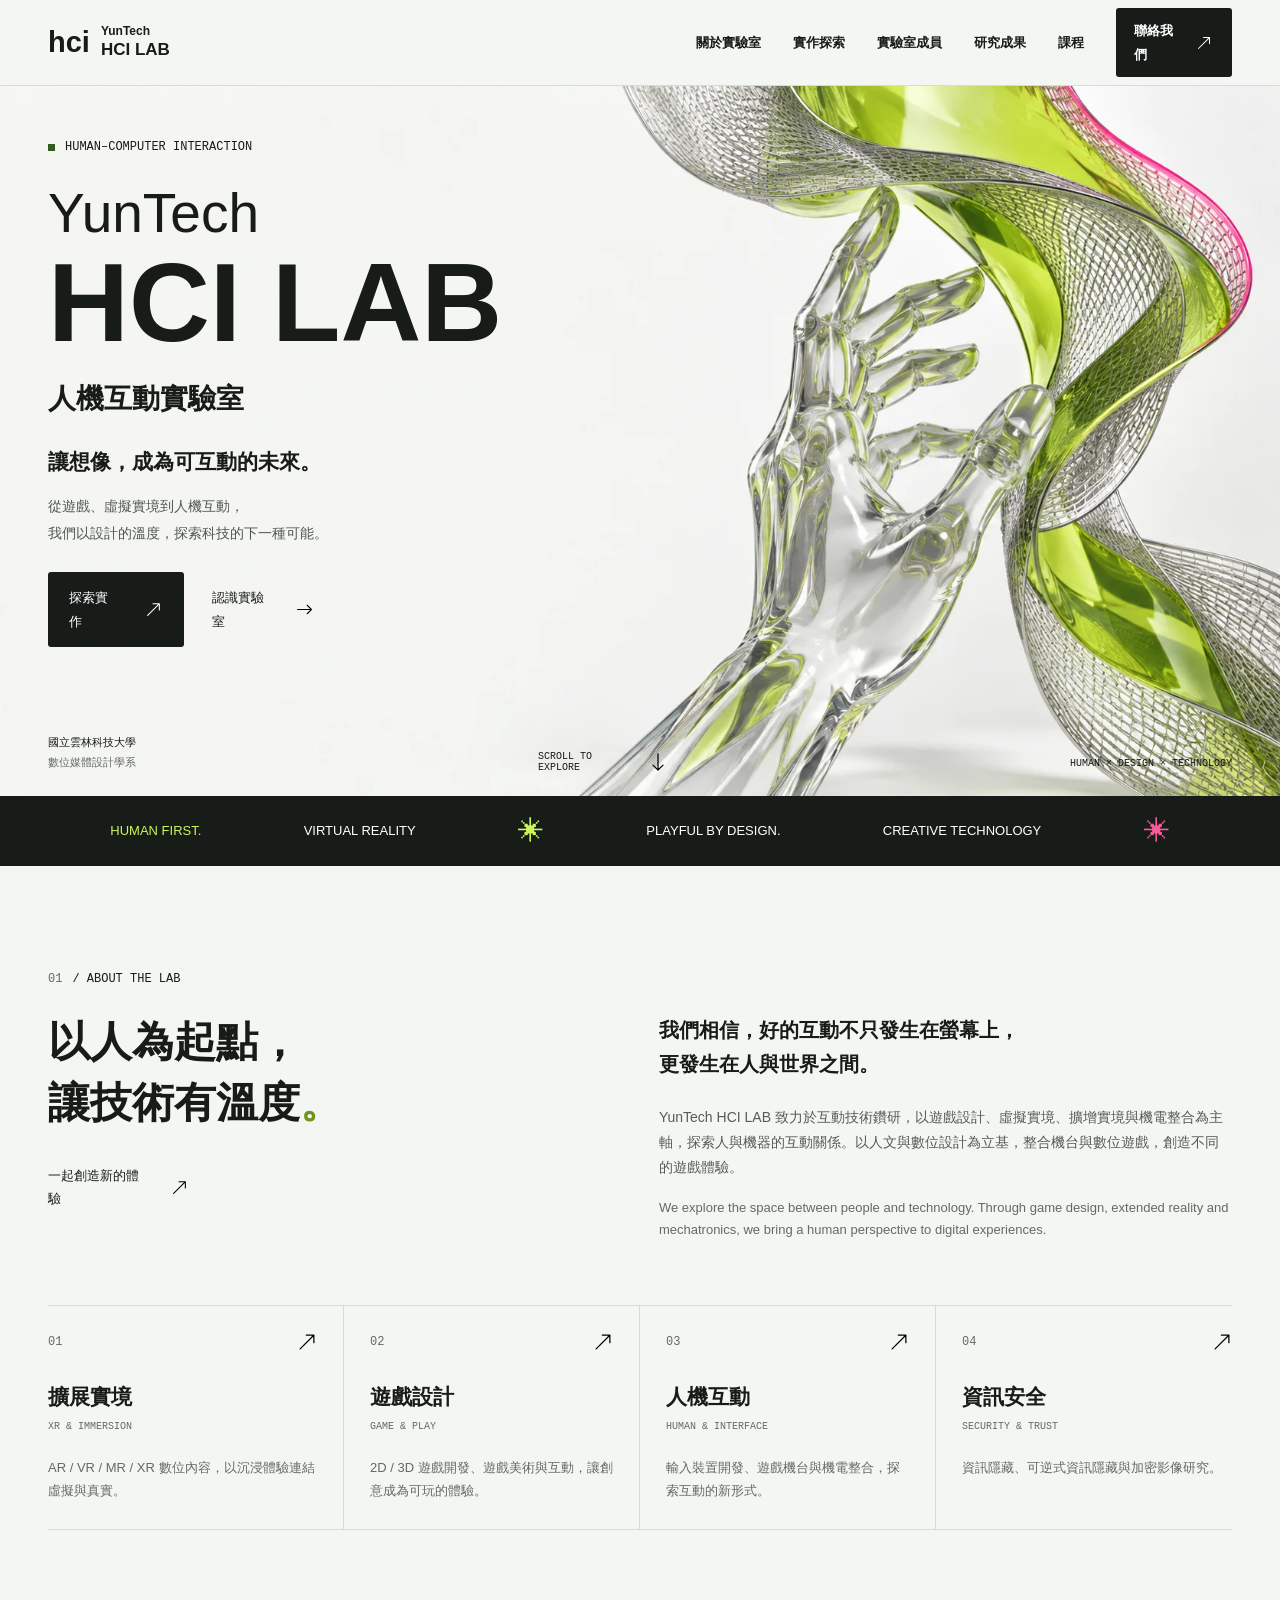
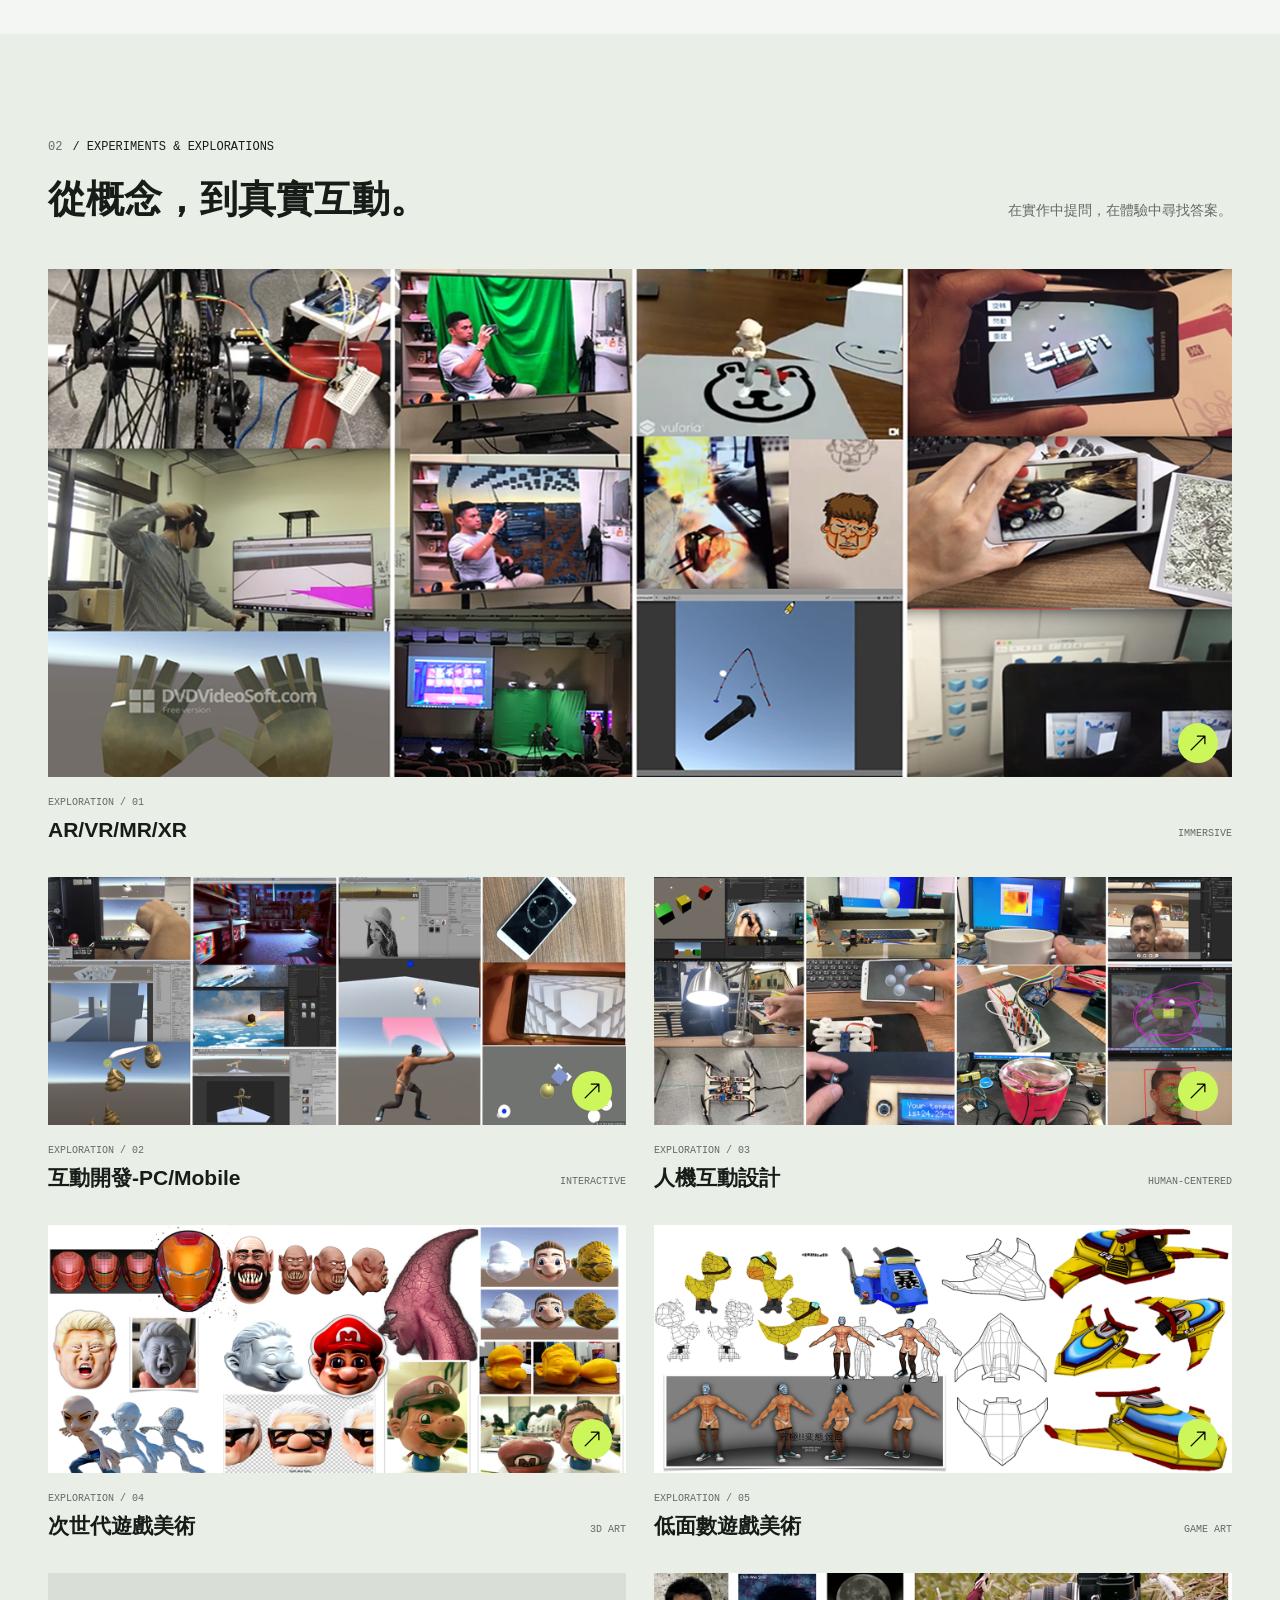
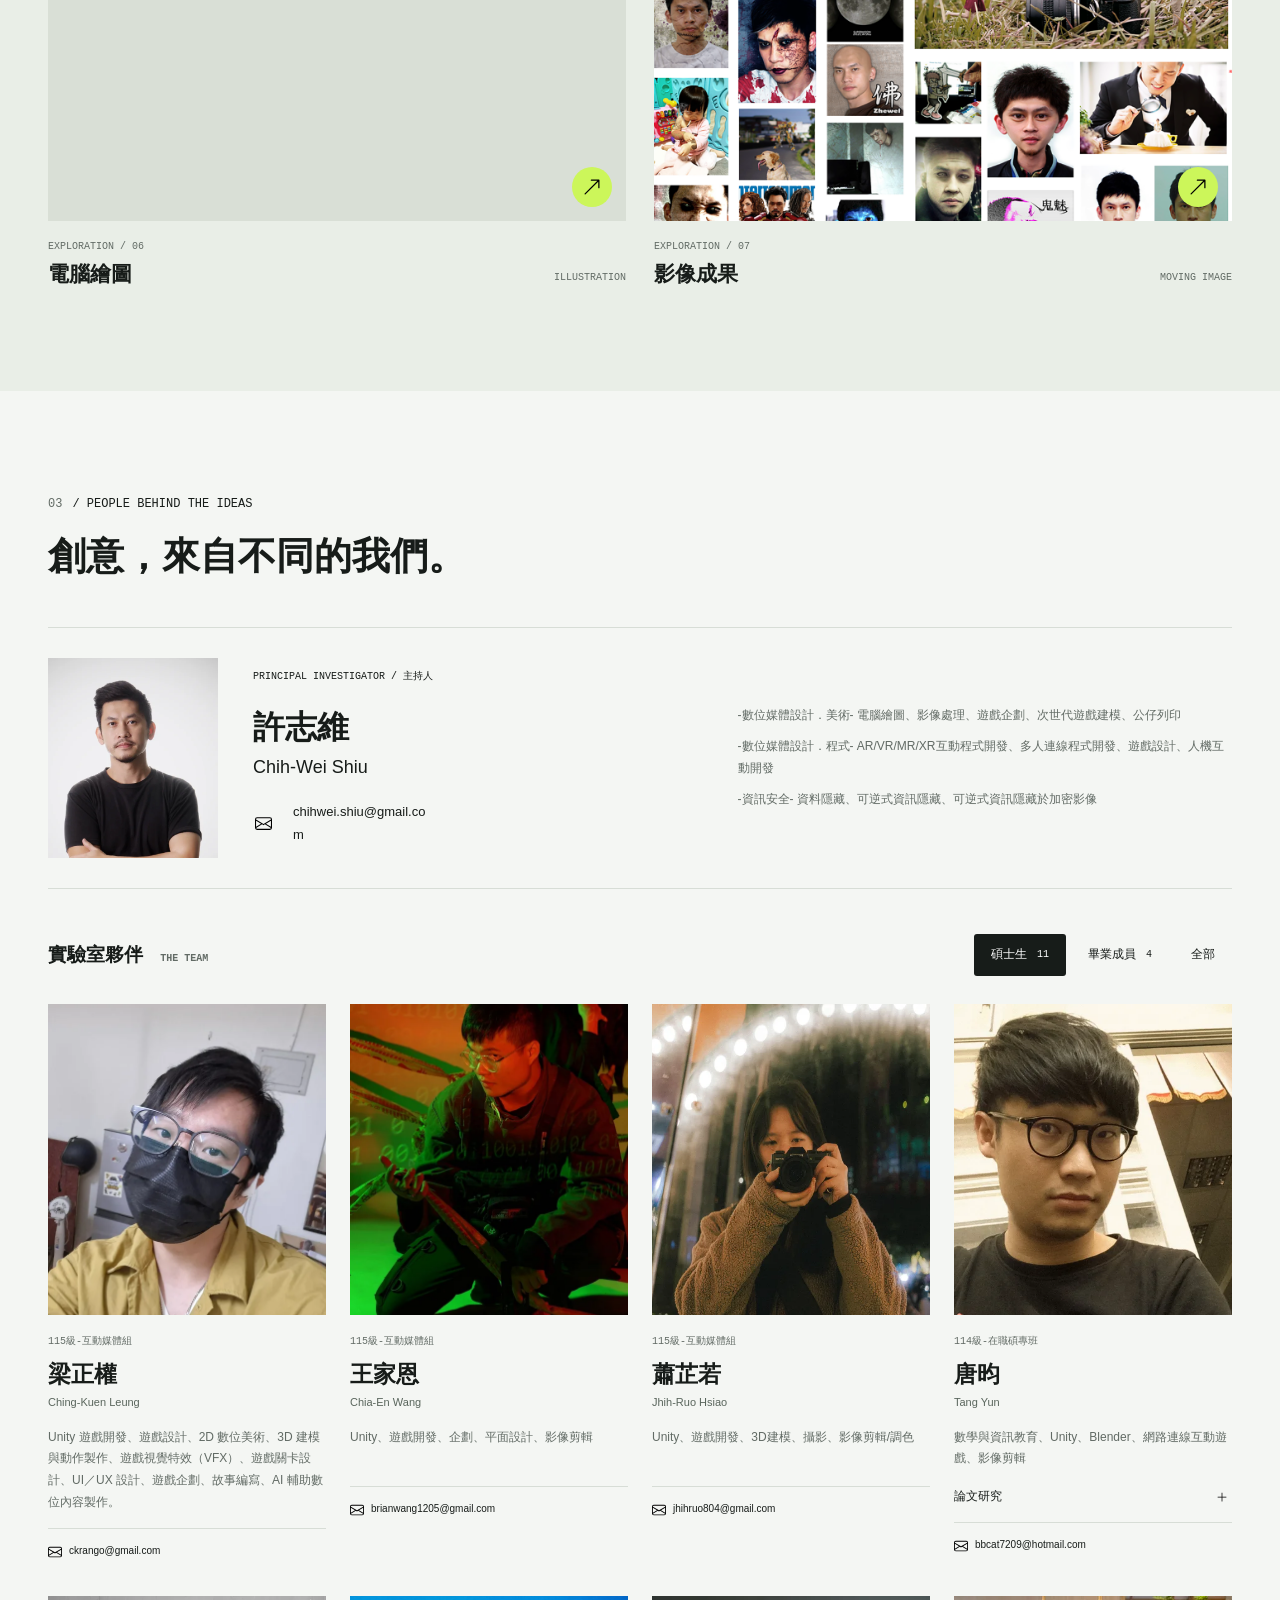
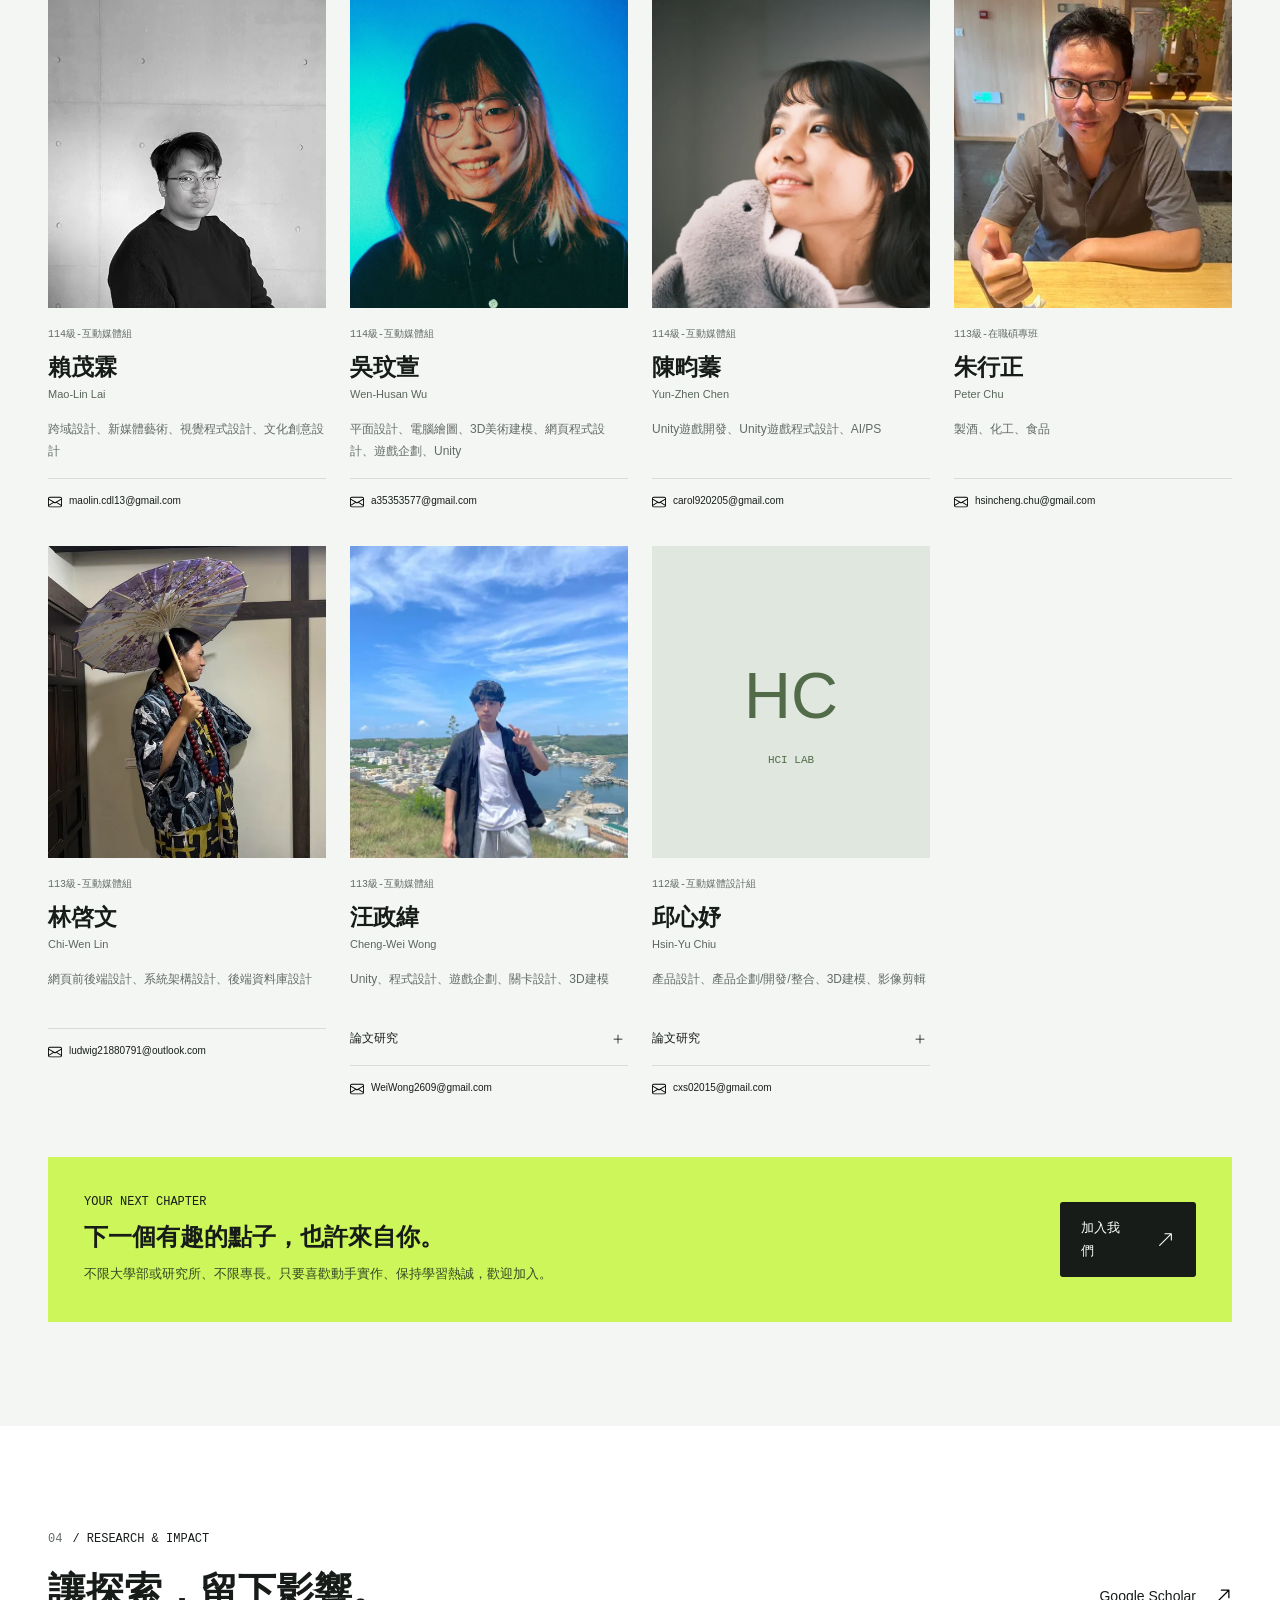
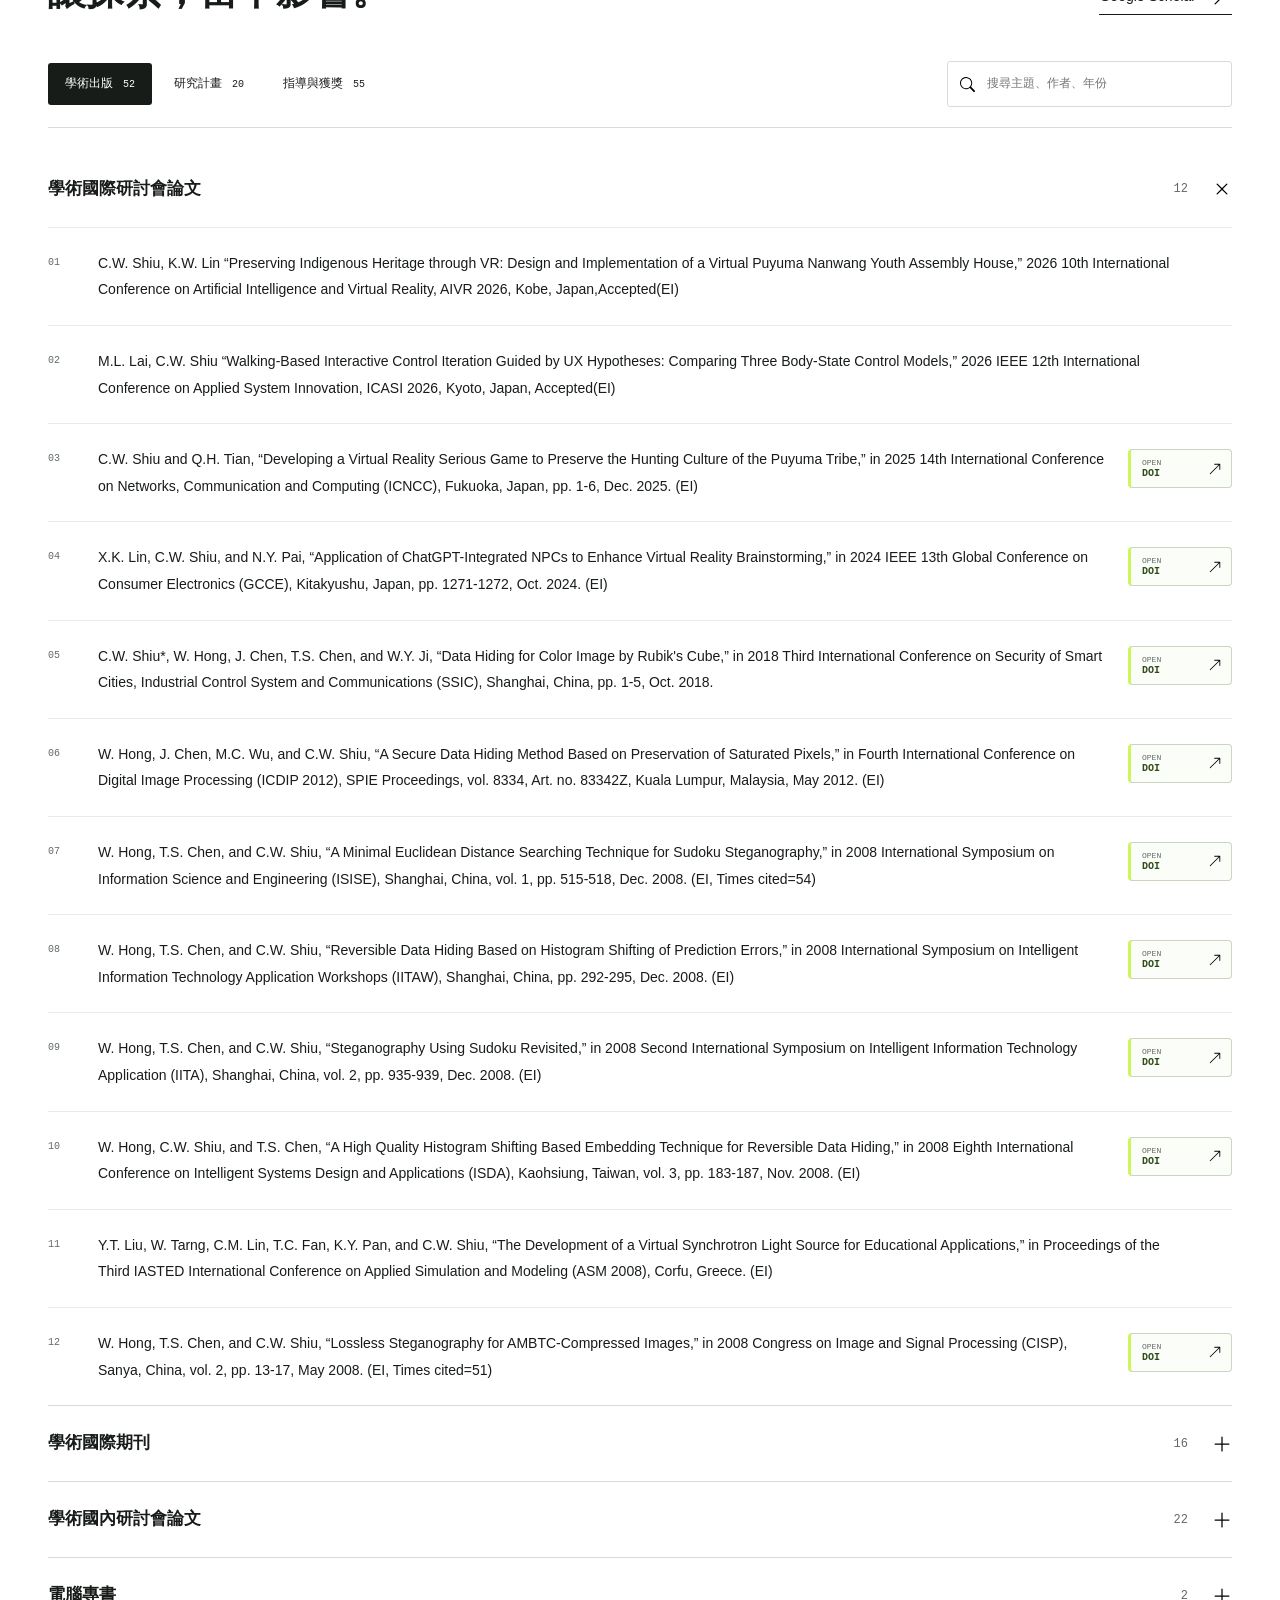
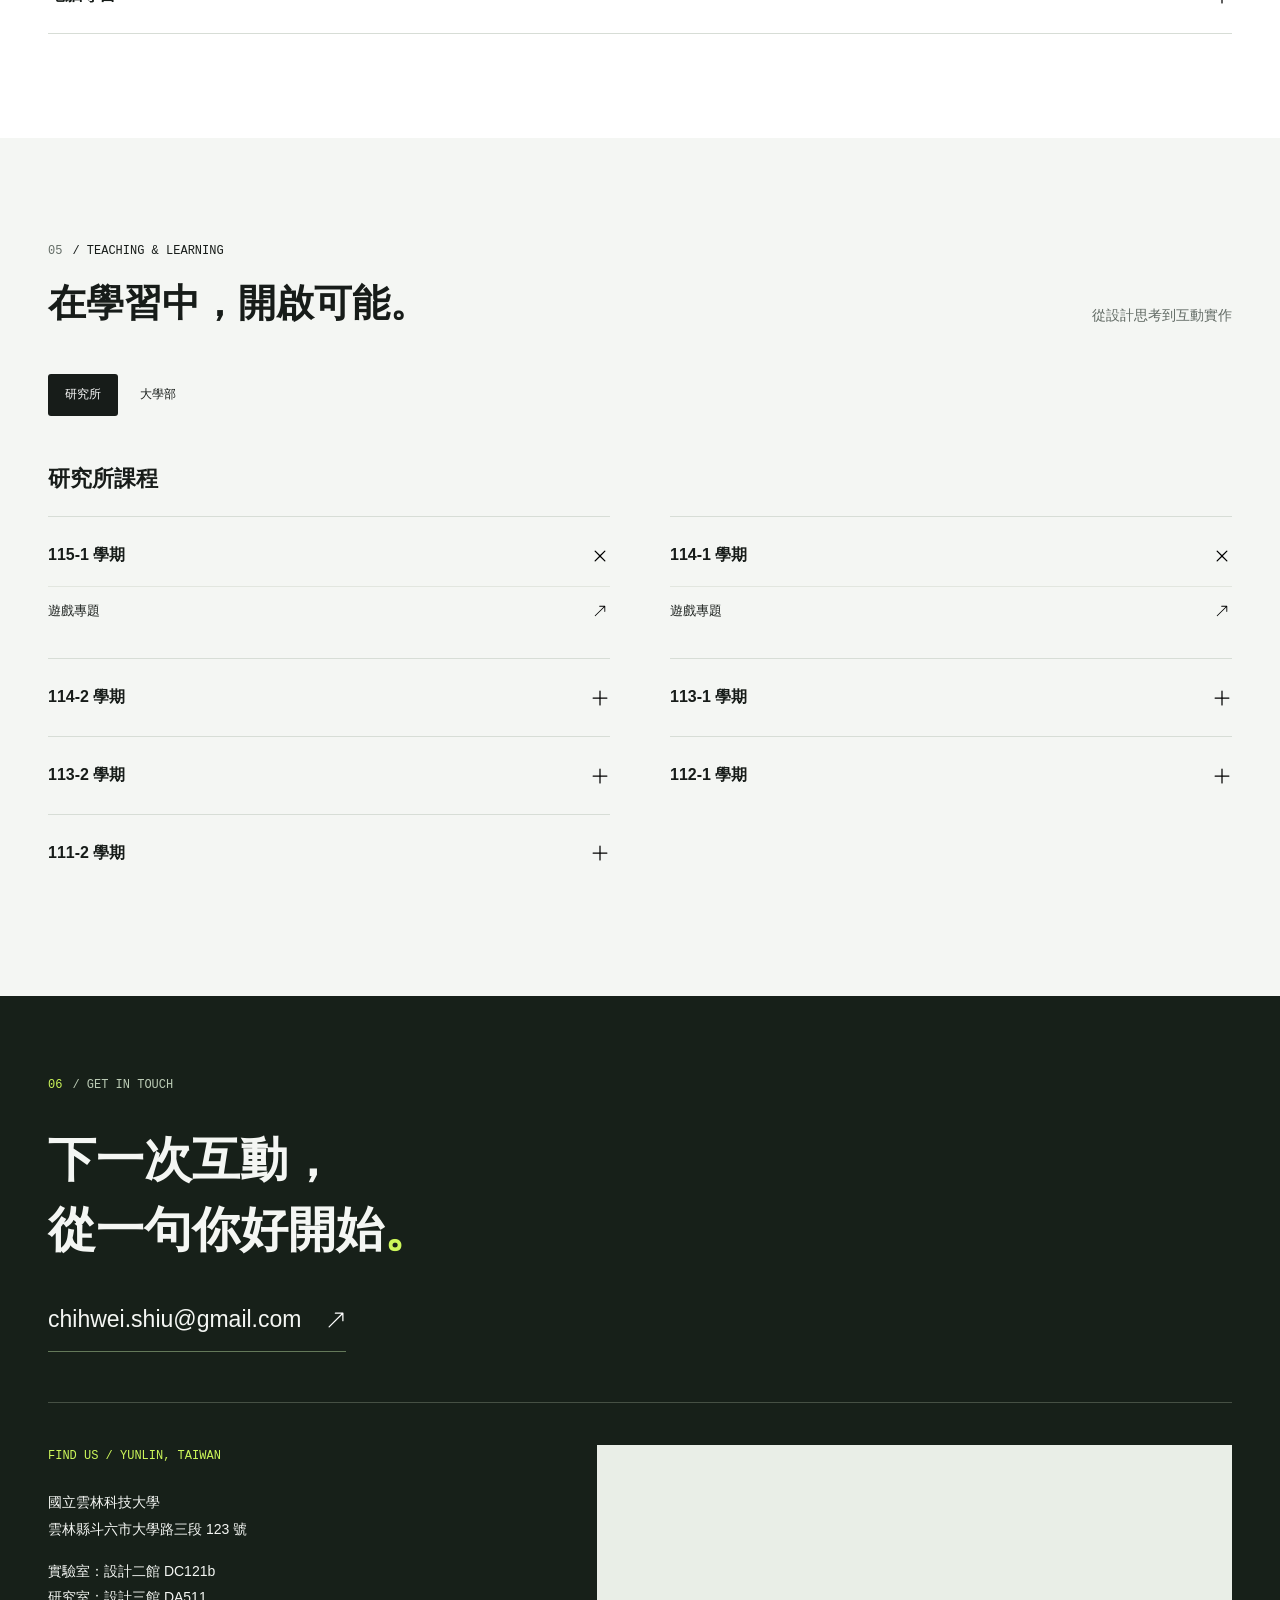
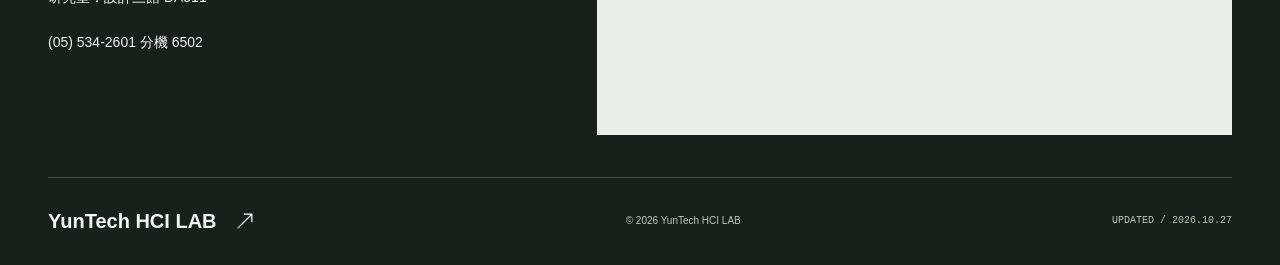
==== commit 4bf43235: "Set newest member and add email" ====
--- a/index.html
+++ b/index.html
@@ -66,12 +66,12 @@
     <div class="section-heading"><div><p class="eyebrow"><span>03</span> / PEOPLE BEHIND THE IDEAS</p><h2>創意，來自不同的我們。</h2></div></div>
     <article class="pi" id="ShiuCW"><img class="pi-portrait" src="assets/members/ShiuCW.webp" width="560" height="660" alt="許志維 Chih-Wei Shiu，實驗室主持人" loading="lazy" decoding="async"><div class="pi-intro"><p class="eyebrow">PRINCIPAL INVESTIGATOR / 主持人</p><h3>許志維<span lang="en">Chih-Wei Shiu</span></h3><a class="text-link" href="mailto:chihwei.shiu@gmail.com"><img class="icon " src="assets/icons/envelope.svg" width="20" height="20" alt="" aria-hidden="true">chihwei.shiu@gmail.com</a></div><div class="pi-expertise"><p>-數位媒體設計．美術- 電腦繪圖、影像處理、遊戲企劃、次世代遊戲建模、公仔列印</p><p>-數位媒體設計．程式- AR/VR/MR/XR互動程式開發、多人連線程式開發、遊戲設計、人機互動開發</p><p>-資訊安全- 資料隱藏、可逆式資訊隱藏、可逆式資訊隱藏於加密影像</p></div></article>
     <div class="members-toolbar"><h3>實驗室夥伴 <span class="mono">THE TEAM</span></h3><div class="filter-buttons" data-member-filters aria-label="成員分類" hidden><button type="button" data-filter="graduate" aria-pressed="true">碩士生 <span>11</span></button><button type="button" data-filter="alumni" aria-pressed="false">畢業成員 <span>4</span></button><button type="button" data-filter="all" aria-pressed="false">全部</button></div></div>
-    <div class="member-grid"><article class="member" id="WangCE" data-group="graduate">
+    <div class="member-grid"><article class="member" id="LeungCK" data-group="graduate">
+    <div class="portrait"><img src="assets/members/LeungCK.webp" width="560" height="660" alt="Ching-Kuen Leung 梁正權" loading="lazy" decoding="async"></div>
+    <div class="member-meta"><p class="mono">115級-互動媒體組</p><h3>梁正權</h3><p class="english-name" lang="en">Ching-Kuen Leung</p><p class="skills">Unity 遊戲開發、遊戲設計、2D 數位美術、3D 建模與動作製作、遊戲視覺特效（VFX）、遊戲關卡設計、UI／UX 設計、遊戲企劃、故事編寫、AI 輔助數位內容製作。</p><a class="member-email" href="mailto:ckrango@gmail.com"><img class="icon " src="assets/icons/envelope.svg" width="20" height="20" alt="" aria-hidden="true"><span>ckrango@gmail.com</span></a></div>
+  </article><article class="member" id="WangCE" data-group="graduate">
     <div class="portrait"><img src="assets/members/WangCE.webp" width="560" height="660" alt="Chia-En Wang 王家恩" loading="lazy" decoding="async"></div>
     <div class="member-meta"><p class="mono">115級-互動媒體組</p><h3>王家恩</h3><p class="english-name" lang="en">Chia-En Wang</p><p class="skills">Unity、遊戲開發、企劃、平面設計、影像剪輯</p><a class="member-email" href="mailto:brianwang1205@gmail.com"><img class="icon " src="assets/icons/envelope.svg" width="20" height="20" alt="" aria-hidden="true"><span>brianwang1205@gmail.com</span></a></div>
-  </article><article class="member" id="LeungCK" data-group="graduate">
-    <div class="portrait"><img src="assets/members/LeungCK.webp" width="560" height="660" alt="Ching-Kuen Leung 梁正權" loading="lazy" decoding="async"></div>
-    <div class="member-meta"><p class="mono">115級-互動媒體組</p><h3>梁正權</h3><p class="english-name" lang="en">Ching-Kuen Leung</p><p class="skills">Unity 遊戲開發、遊戲設計、2D 數位美術、3D 建模與動作製作、遊戲視覺特效（VFX）、遊戲關卡設計、UI／UX 設計、遊戲企劃、故事編寫、AI 輔助數位內容製作。</p></div>
   </article><article class="member" id="HsiaoJR" data-group="graduate">
     <div class="portrait"><img src="assets/members/HsiaoJR.webp" width="560" height="660" alt="Jhih-Ruo Hsiao 蕭芷若" loading="lazy" decoding="async"></div>
     <div class="member-meta"><p class="mono">115級-互動媒體組</p><h3>蕭芷若</h3><p class="english-name" lang="en">Jhih-Ruo Hsiao</p><p class="skills">Unity、遊戲開發、3D建模、攝影、影像剪輯/調色</p><a class="member-email" href="mailto:jhihruo804@gmail.com"><img class="icon " src="assets/icons/envelope.svg" width="20" height="20" alt="" aria-hidden="true"><span>jhihruo804@gmail.com</span></a></div>
